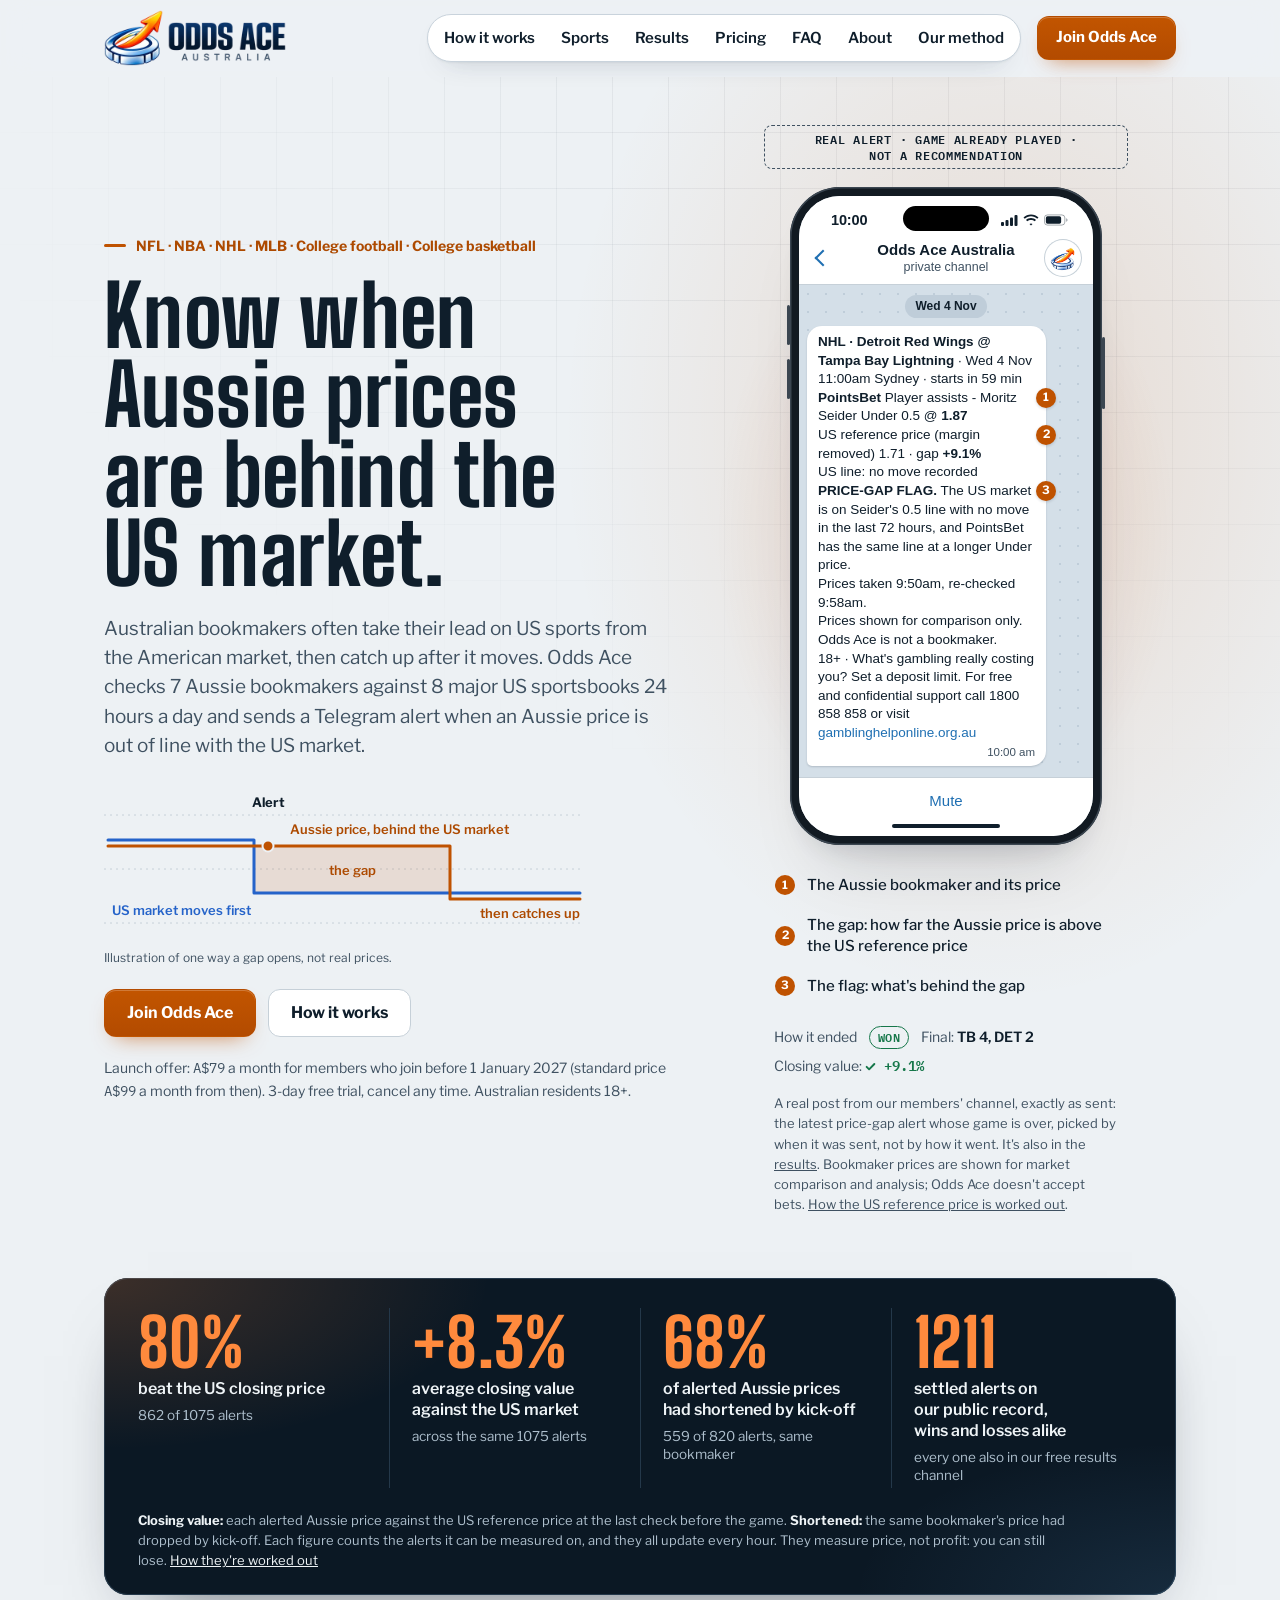
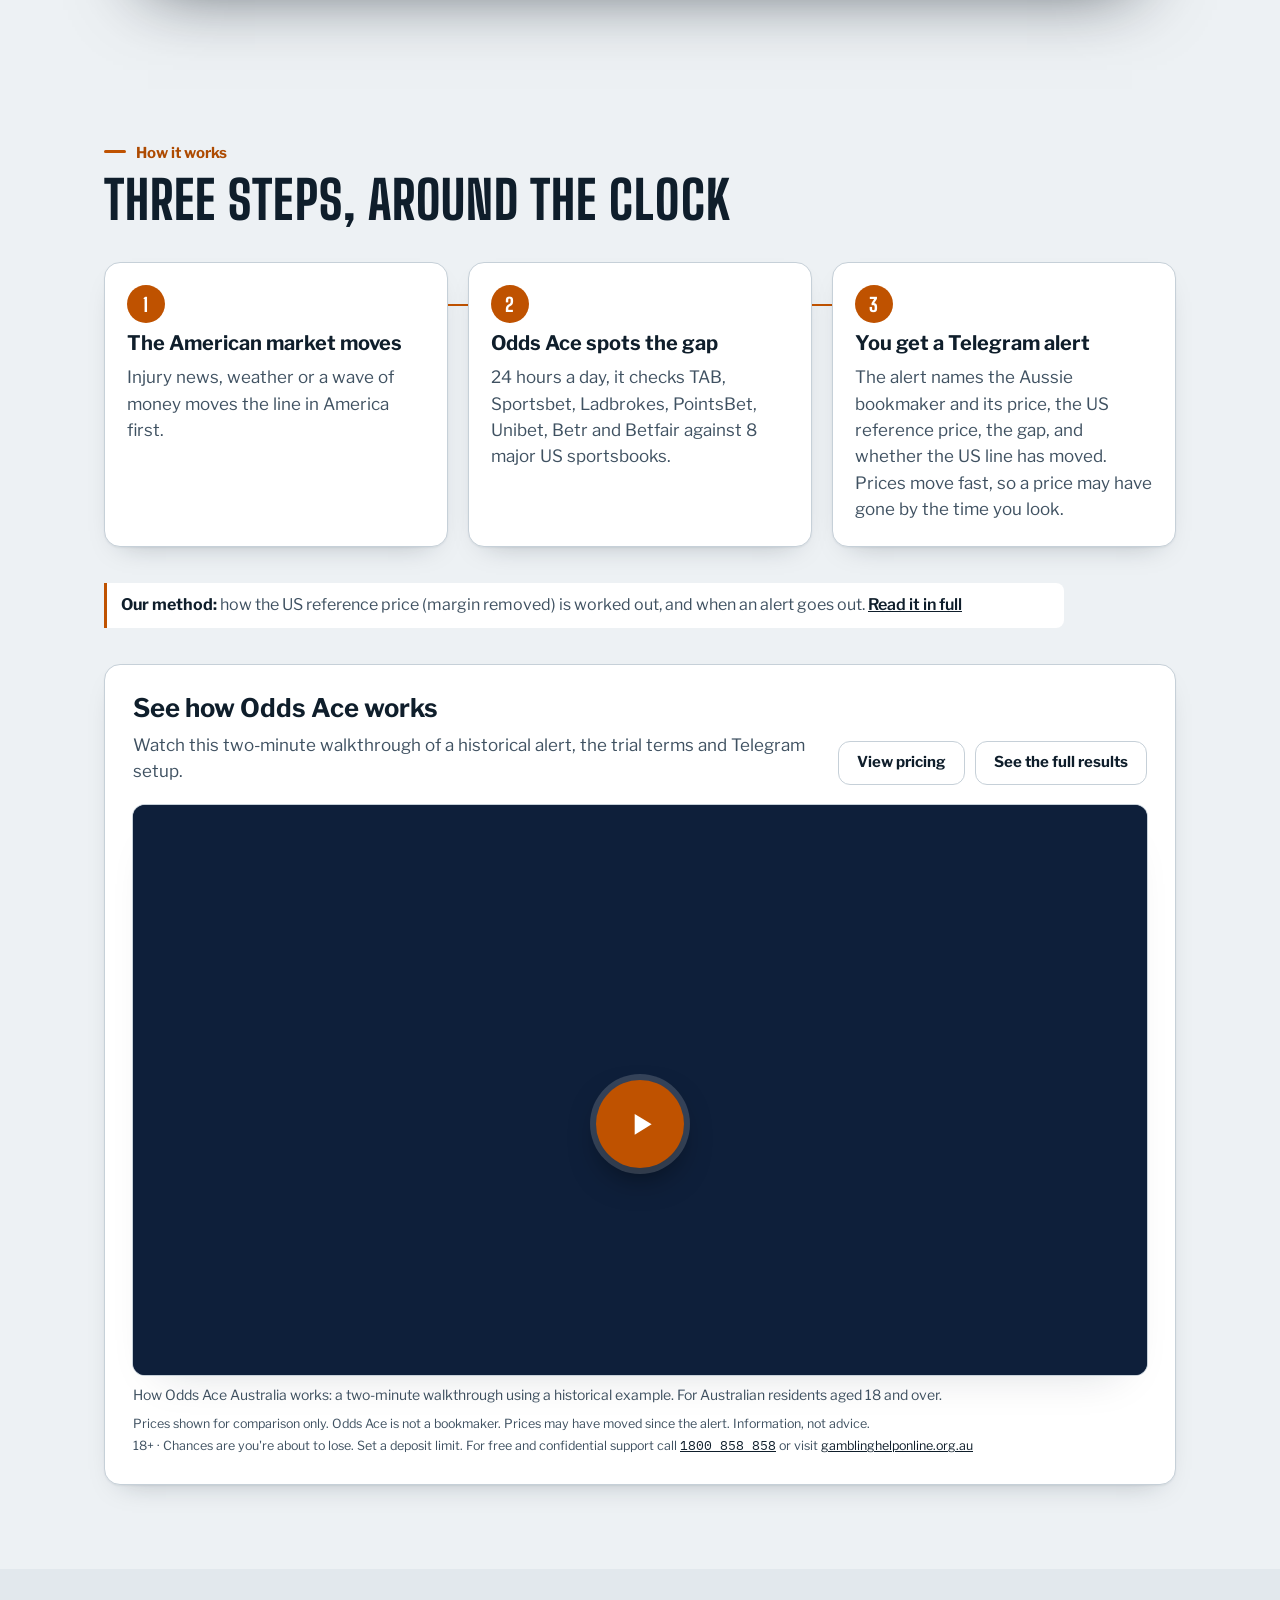
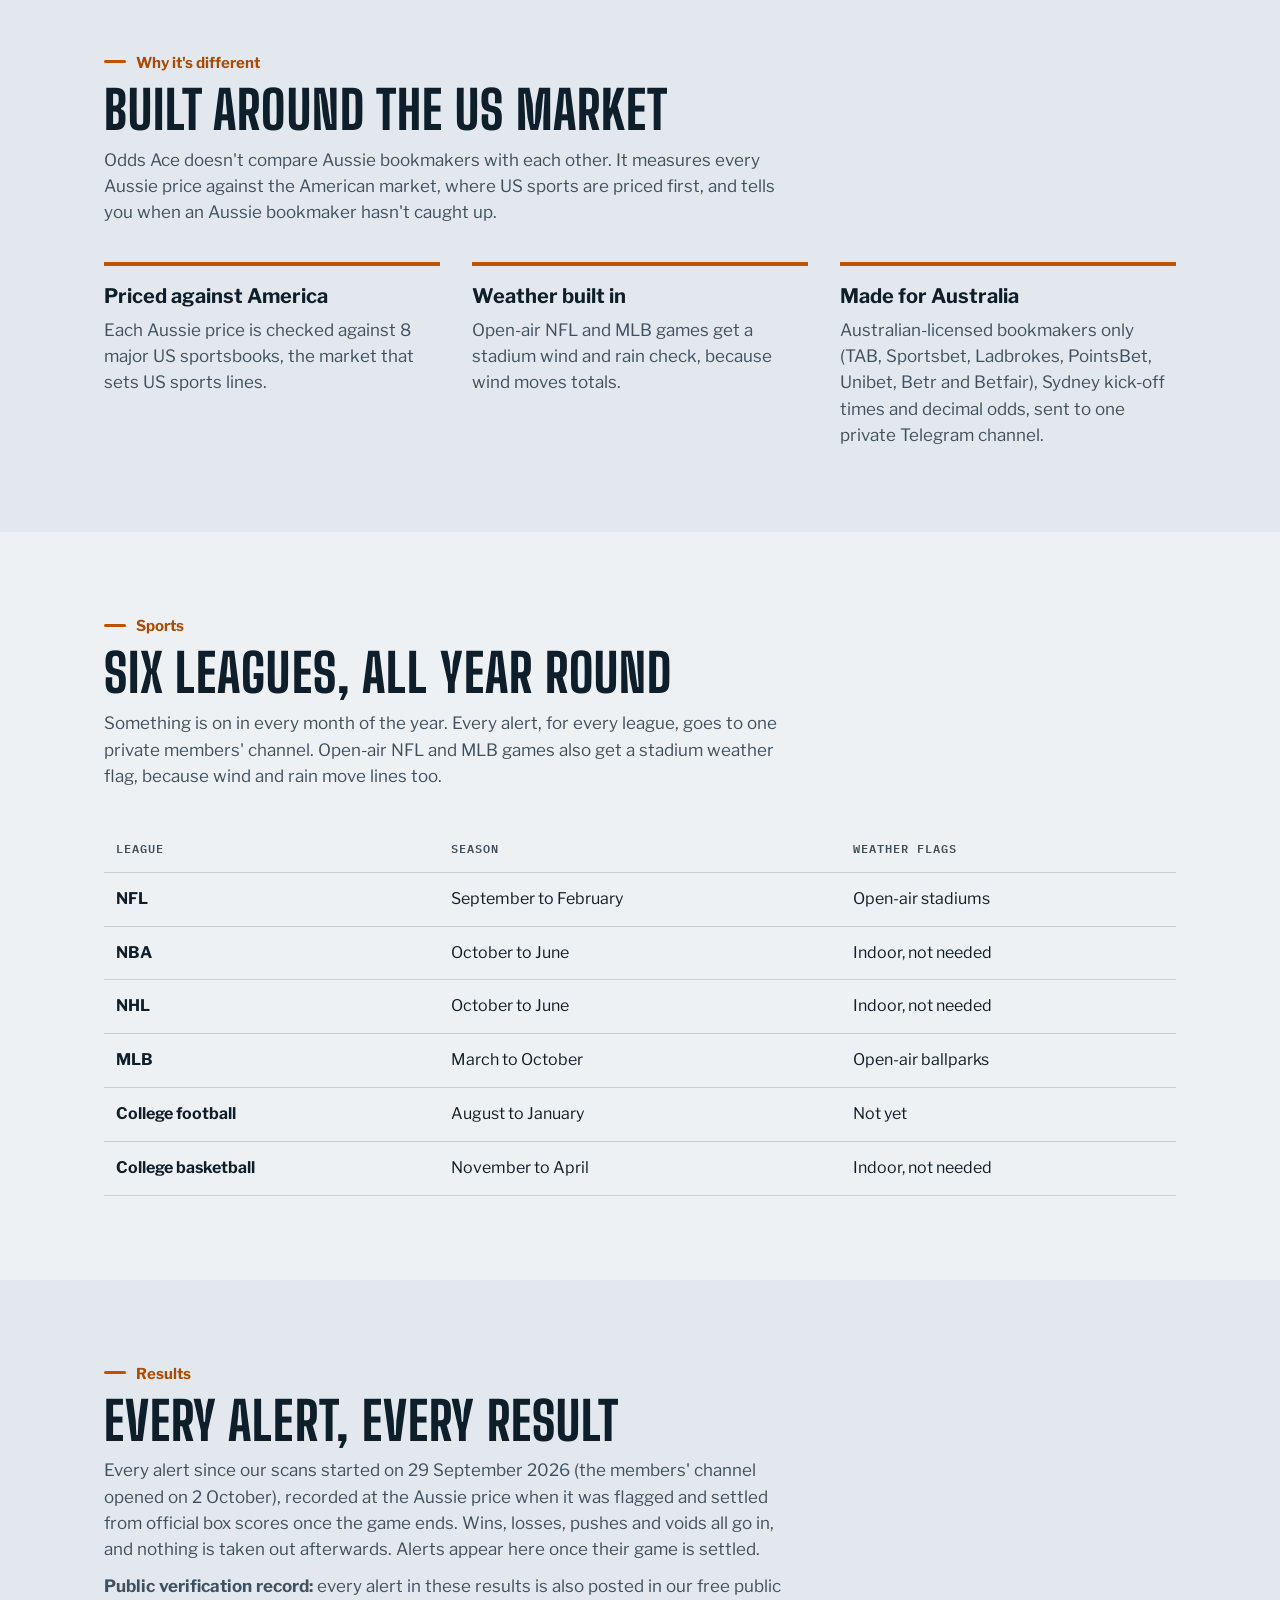
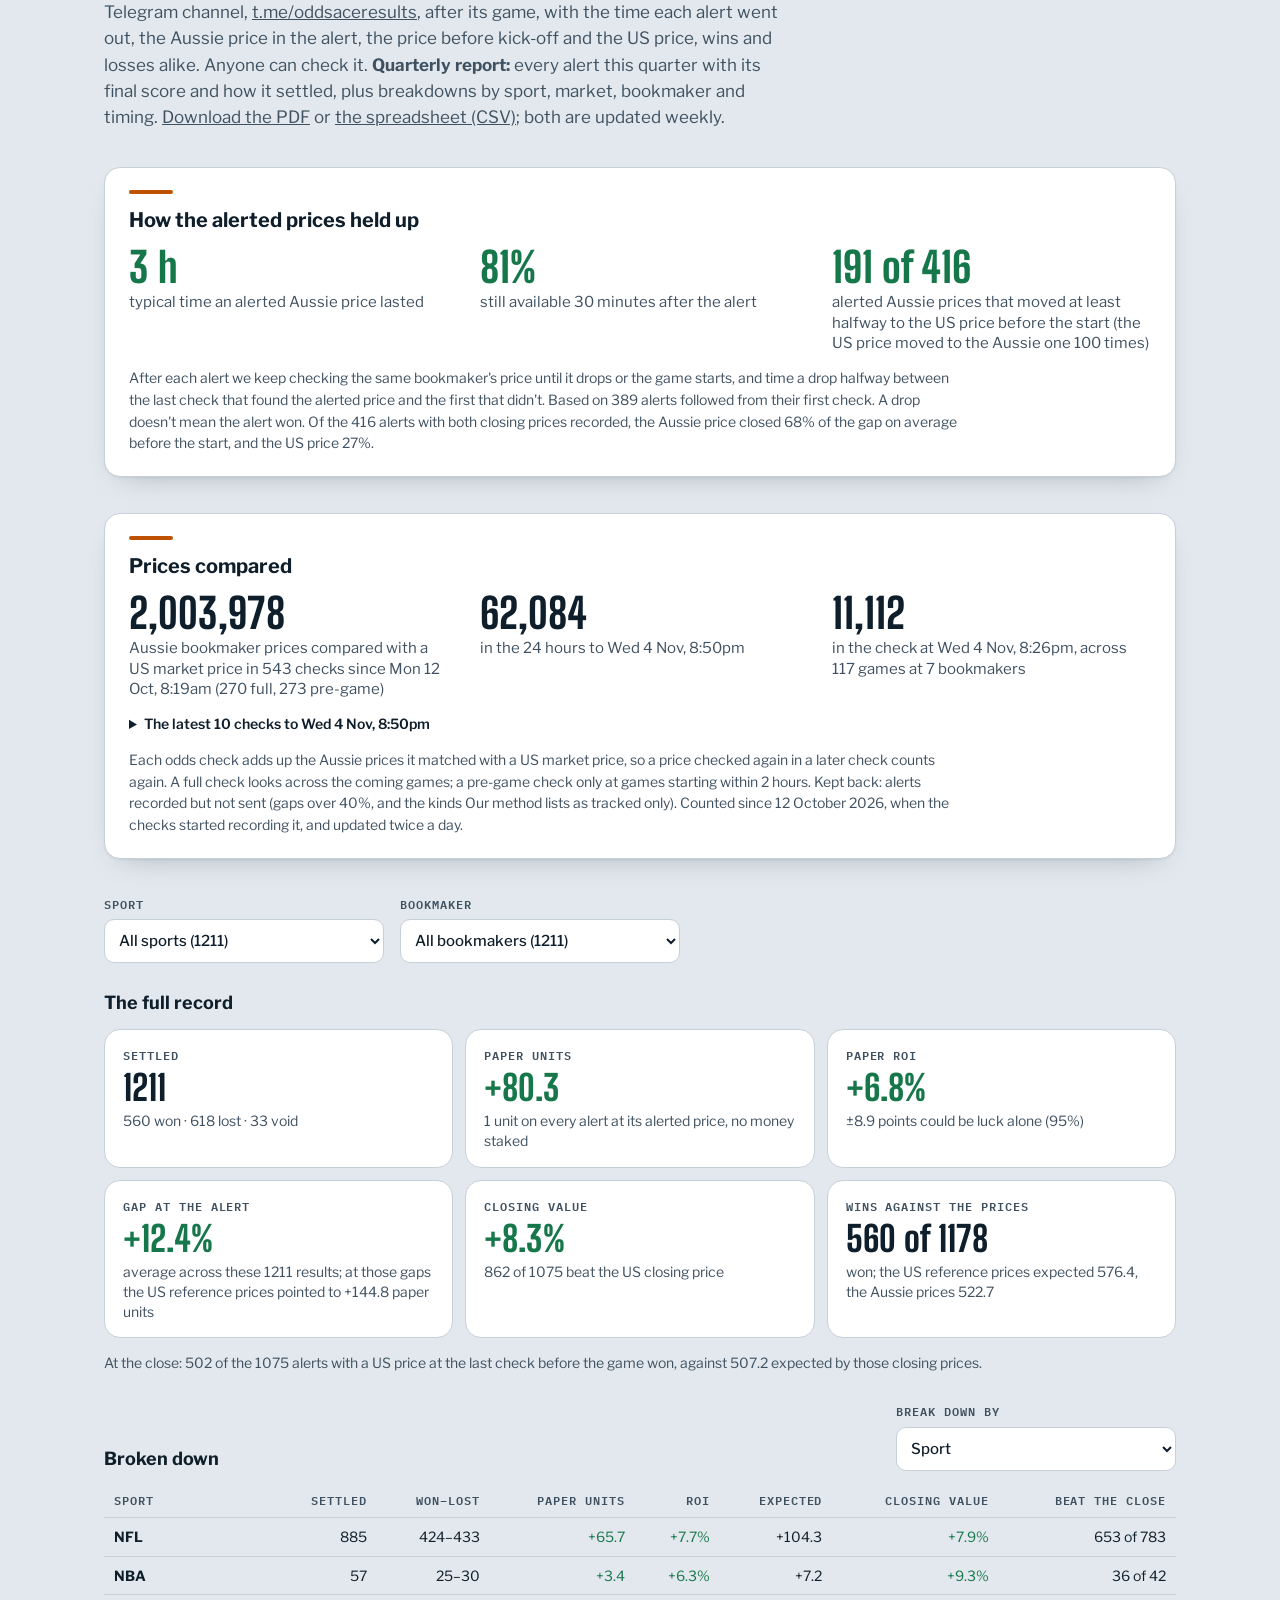
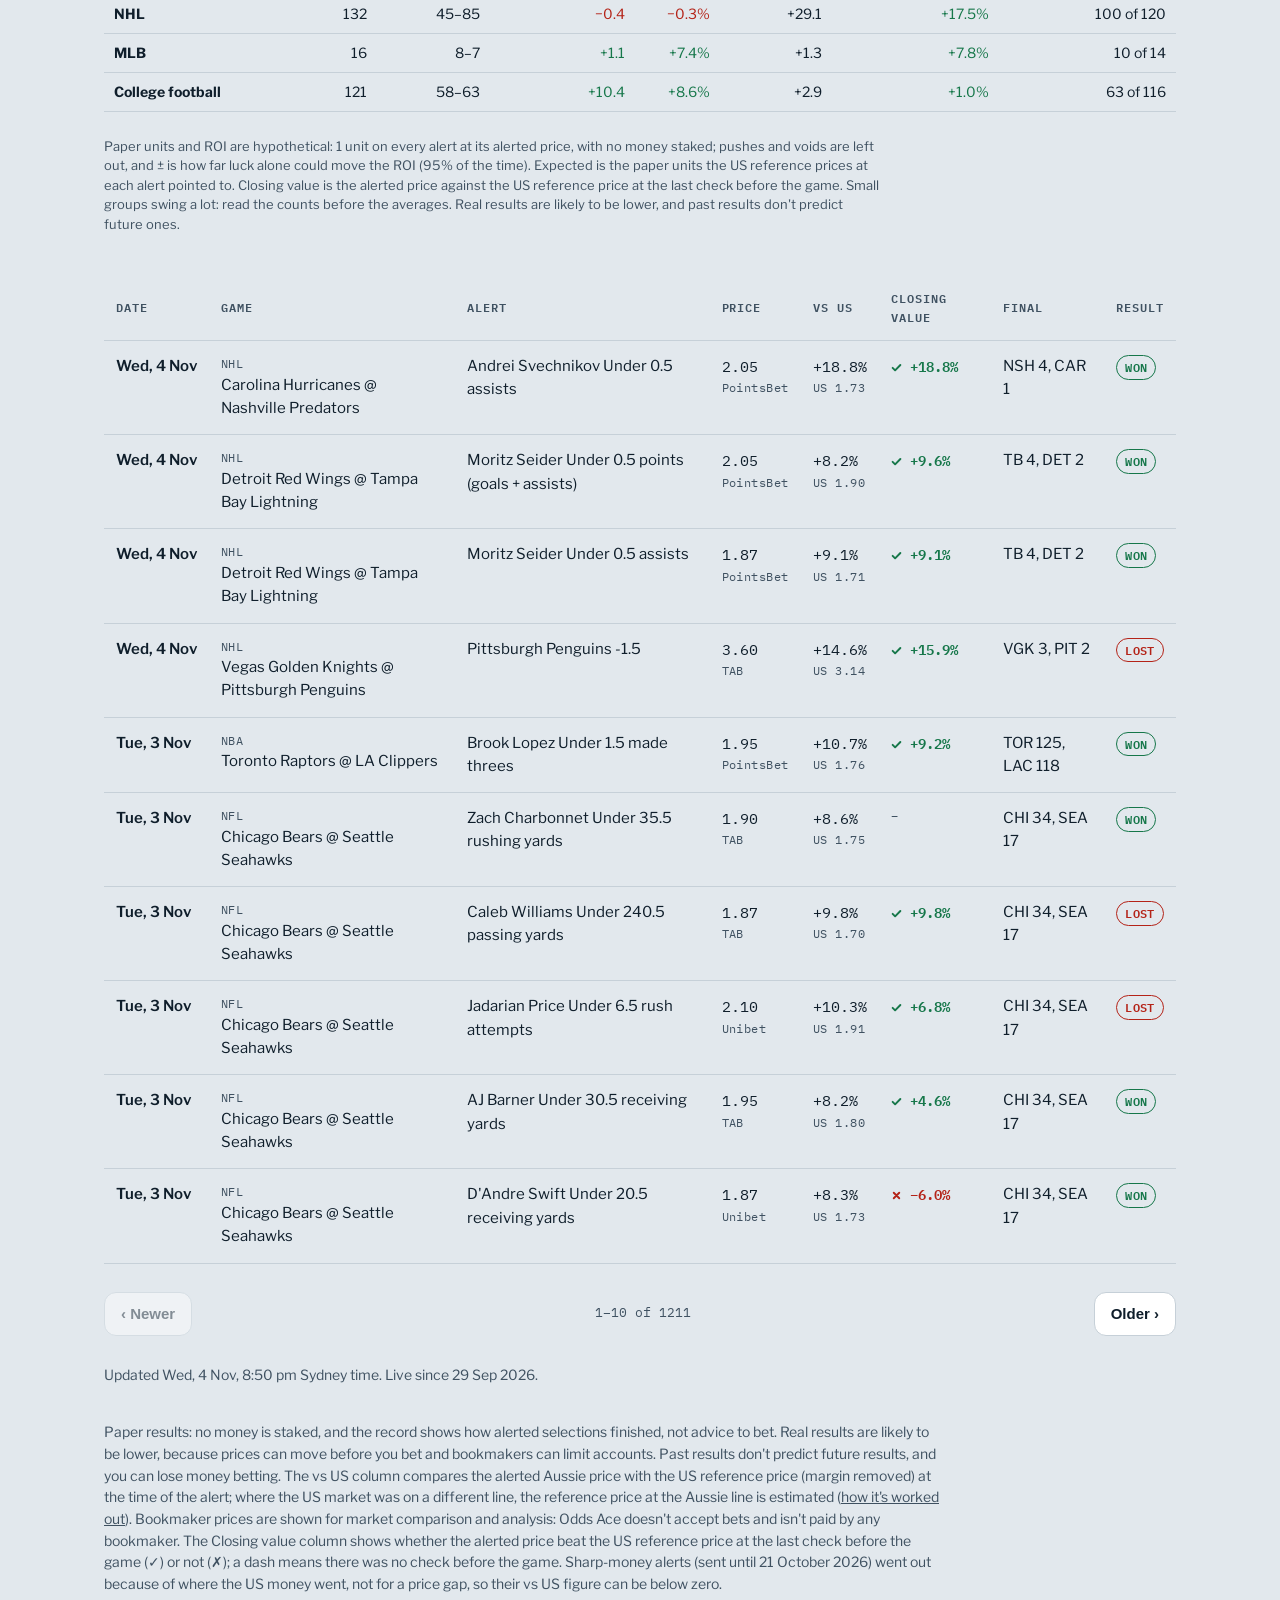
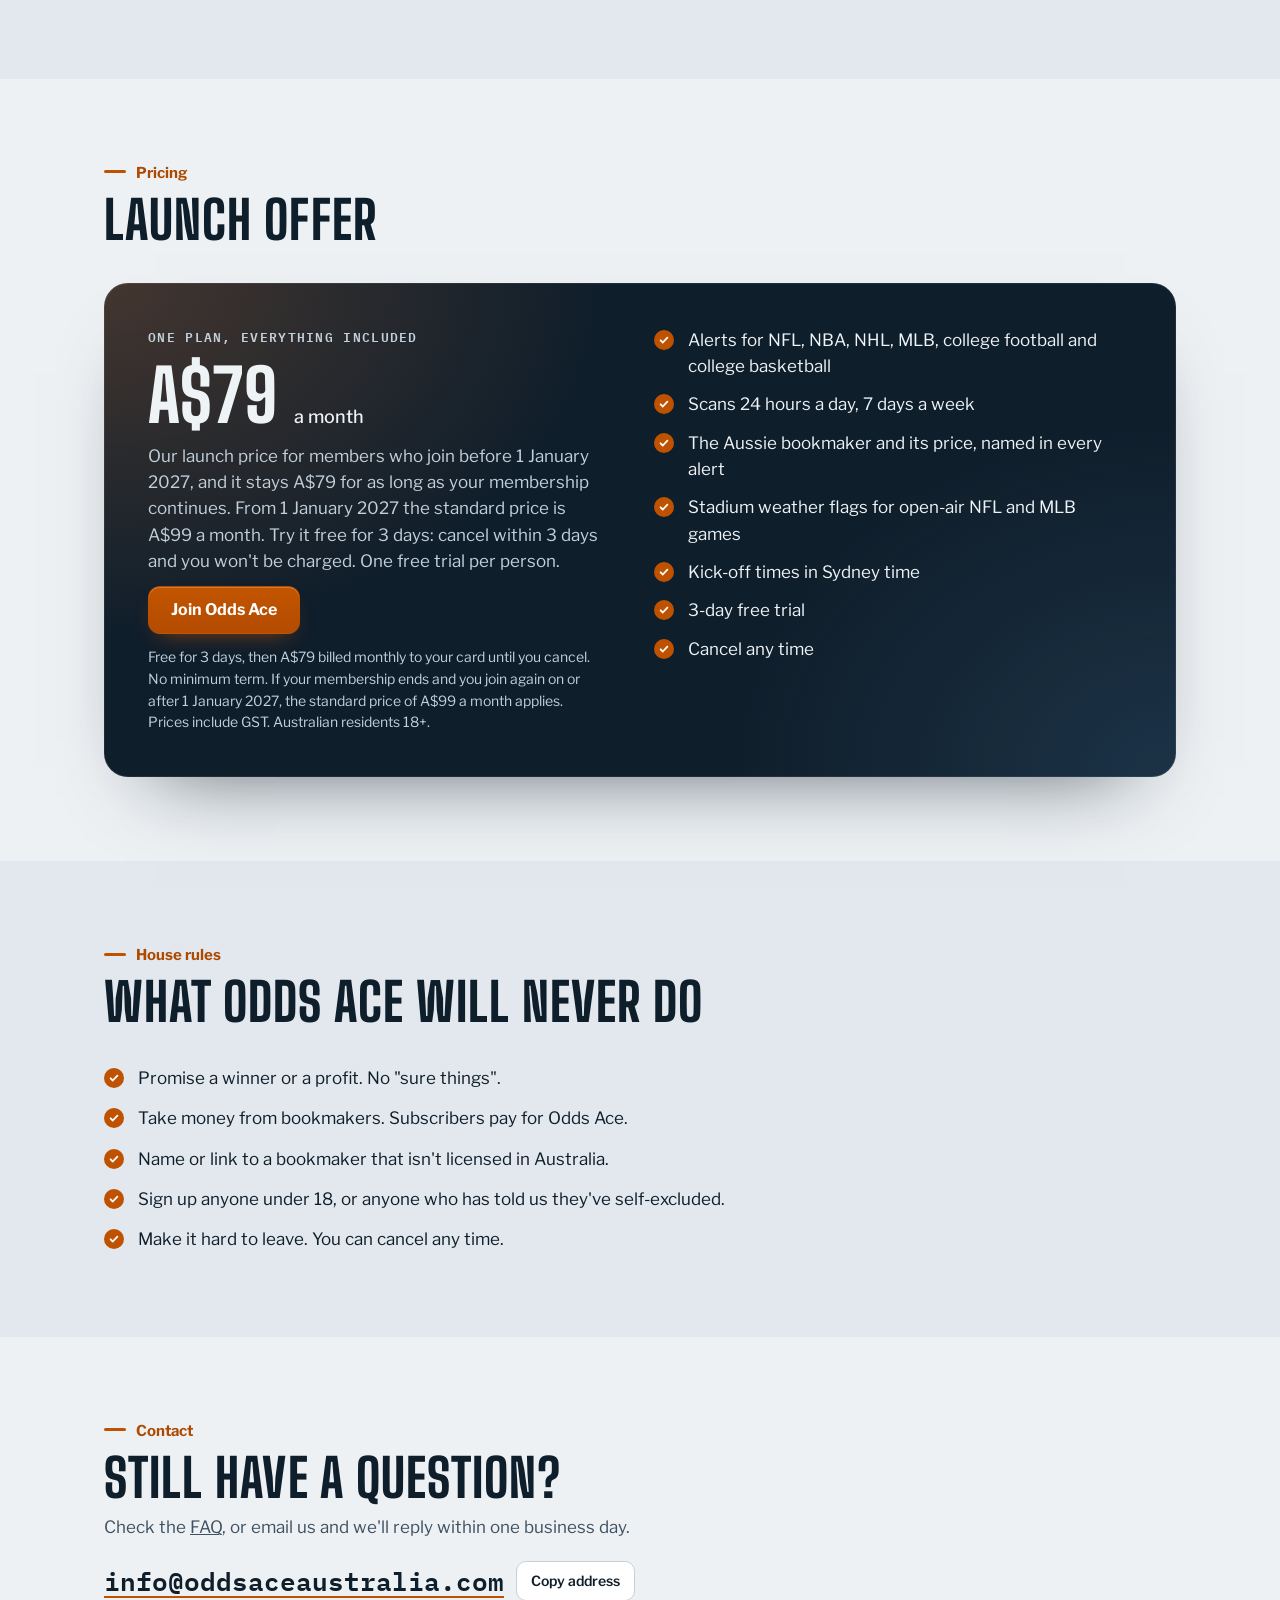
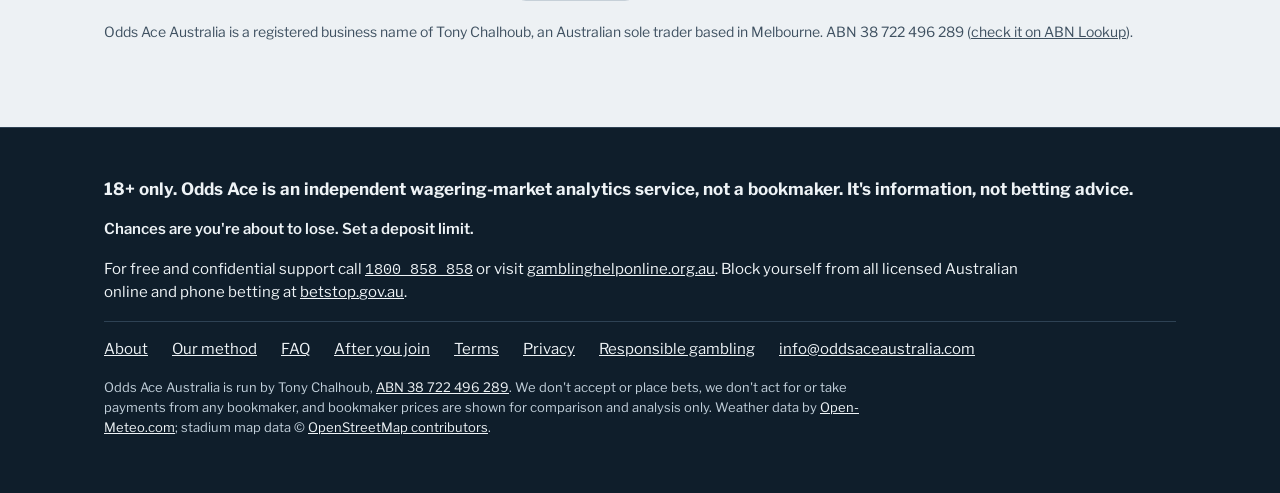
==== site/index.html @ 736083f8 "Publish website changes Neds off the bookmaker lists while its prices don't load for our checks (sin" ====
<!doctype html>
<html lang="en-AU"><head><meta charset="utf-8"><meta name="viewport" content="width=device-width,initial-scale=1,viewport-fit=cover"><title>Odds Ace Australia | US sports price alerts for Aussie punters</title><meta name="description" content="Odds Ace checks 7 Australian bookmakers against 8 major US sportsbooks 24 hours a day and sends a Telegram alert when an Aussie price is out of line with the US market. NFL, NBA, NHL, MLB, college football and basketball. 18+."><link rel="canonical" href="https://oddsaceaustralia.com/"><meta property="og:url" content="https://oddsaceaustralia.com/"><meta property="og:type" content="website"><meta property="og:site_name" content="Odds Ace Australia"><meta property="og:title" content="Odds Ace Australia | US sports price alerts for Aussie punters"><meta property="og:description" content="Odds Ace checks 7 Australian bookmakers against 8 major US sportsbooks 24 hours a day and sends a Telegram alert when an Aussie price is out of line with the US market. NFL, NBA, NHL, MLB, college football and basketball. 18+."><link rel="icon" href="/favicon.ico" sizes="16x16 32x32 48x48"><link rel="icon" type="image/png" sizes="192x192" href="https://oddsaceaustralia.com/logo.png"><link rel="apple-touch-icon" href="/apple-touch-icon.png"><meta property="og:locale" content="en_AU"><meta property="og:image" content="https://oddsaceaustralia.com/og-image.png"><meta property="og:image:width" content="1200"><meta property="og:image:height" content="630"><meta property="og:image:alt" content="Odds Ace Australia: know when Aussie prices are behind the US market."><meta name="twitter:card" content="summary_large_image"><meta name="twitter:site" content="@OddsAceAus"><meta name="twitter:title" content="Odds Ace Australia | US sports price alerts for Aussie punters"><meta name="twitter:description" content="Odds Ace checks 7 Australian bookmakers against 8 major US sportsbooks 24 hours a day and sends a Telegram alert when an Aussie price is out of line with the US market. NFL, NBA, NHL, MLB, college football and basketball. 18+."><meta name="twitter:image" content="https://oddsaceaustralia.com/og-image.png"><meta name="twitter:image:alt" content="Odds Ace Australia: know when Aussie prices are behind the US market."><script type="application/ld+json">{"@context":"https://schema.org","@graph":[{"@type":"WebSite","@id":"https://oddsaceaustralia.com/#website","url":"https://oddsaceaustralia.com/","name":"Odds Ace Australia","inLanguage":"en-AU","publisher":{"@id":"https://oddsaceaustralia.com/#organization"}},{"@type":"Organization","@id":"https://oddsaceaustralia.com/#organization","name":"Odds Ace Australia","url":"https://oddsaceaustralia.com/","description":"Odds Ace checks 7 Australian bookmakers against 8 major US sportsbooks 24 hours a day and sends a Telegram alert when an Aussie price is out of line with the US market. NFL, NBA, NHL, MLB, college football and basketball. 18+.","email":"info@oddsaceaustralia.com","areaServed":"AU","legalName":"Tony Chalhoub trading as Odds Ace Australia","logo":"https://oddsaceaustralia.com/logo.png","image":"https://oddsaceaustralia.com/og-image.png","identifier":{"@type":"PropertyValue","propertyID":"ABN","value":"38 722 496 289"},"address":{"@type":"PostalAddress","addressLocality":"Melbourne","addressRegion":"VIC","addressCountry":"AU"},"sameAs":["https://www.instagram.com/oddsace.australia/","https://x.com/OddsAceAus","https://t.me/oddsaceresults","https://whop.com/oddsaceaustralia/odds-ace-australia-64","https://abr.business.gov.au/ABN/View?abn=38722496289"]},{"@type":"Service","@id":"https://oddsaceaustralia.com/#service","name":"Odds Ace Australia price alerts","serviceType":"Sports betting price-lag alerts (information service)","provider":{"@id":"https://oddsaceaustralia.com/#organization"},"areaServed":"AU","description":"Odds Ace checks 7 Australian bookmakers against 8 major US sportsbooks 24 hours a day and sends a Telegram alert when an Aussie price is out of line with the US market. NFL, NBA, NHL, MLB, college football and basketball. 18+.","audience":{"@type":"PeopleAudience","suggestedMinAge":18,"geographicArea":{"@type":"Country","name":"Australia"}},"offers":[{"@type":"Offer","name":"Launch price","price":"79.00","priceCurrency":"AUD","url":"https://oddsaceaustralia.com/#pricing","description":"A$79 a month including GST for members who join before 1 January 2027, kept for as long as the membership continues. 3-day free trial, cancel any time.","availability":"https://schema.org/InStock","priceValidUntil":"2026-12-31","priceSpecification":{"@type":"UnitPriceSpecification","price":"79.00","priceCurrency":"AUD","billingDuration":1,"unitCode":"MON","valueAddedTaxIncluded":true}},{"@type":"Offer","name":"Standard price from 1 January 2027","price":"99.00","priceCurrency":"AUD","url":"https://oddsaceaustralia.com/#pricing","description":"A$99 a month including GST for new members from 1 January 2027. 3-day free trial, cancel any time.","availability":"https://schema.org/PreOrder","validFrom":"2027-01-01","priceSpecification":{"@type":"UnitPriceSpecification","price":"99.00","priceCurrency":"AUD","billingDuration":1,"unitCode":"MON","valueAddedTaxIncluded":true}}]},{"@type":"FAQPage","@id":"https://oddsaceaustralia.com/#faq","mainEntity":[{"@type":"Question","name":"Is this a tipping service?","acceptedAnswer":{"@type":"Answer","text":"Not in the usual sense. Odds Ace doesn't predict results or promise wins. Each alert flags an Aussie price that hasn't caught up with the US market, and you decide whether to bet."}},{"@type":"Question","name":"Is Odds Ace a bookmaker?","acceptedAnswer":{"@type":"Answer","text":"No. Odds Ace is an independent wagering-market analytics and information service. We don't accept or place bets, hold money or act for any bookmaker, and we don't take commissions, referral fees or any other payments from bookmakers. Bookmaker prices are shown for market comparison and analysis."}},{"@type":"Question","name":"Who runs Odds Ace?","acceptedAnswer":{"@type":"Answer","text":"Tony Chalhoub, an Australian sole trader based in Melbourne. Odds Ace Australia is his registered business name, under ABN 38 722 496 289 (check it on ABN Lookup). Odds Ace isn't affiliated with or paid by any bookmaker: members' subscriptions are the only thing that pays for it. More about us."}},{"@type":"Question","name":"Why do Aussie bookies follow the American market?","acceptedAnswer":{"@type":"Answer","text":"Far more is bet on these sports in America, so prices there move first. Australian bookmakers adjust after them, and for a while some Aussie prices still show the old line."}},{"@type":"Question","name":"What does the gap in an alert mean?","acceptedAnswer":{"@type":"Answer","text":"It shows how much higher the Aussie price is than the US reference price: the US market's price with the bookmakers' margin removed. For example, if the US reference price is 1.65 and an Aussie bookmaker offers 1.80, the gap is +9.1% (1.80 ÷ 1.65 − 1). The bigger the gap, the further the Aussie price is behind the US market. For Betfair, an exchange, we use the price after its commission on winnings (6%), so it's a little lower than the price on Betfair's own screen. It's a price difference, not a profit: prices move fast, and you can still lose."}},{"@type":"Question","name":"How do you work out the US reference price?","acceptedAnswer":{"@type":"Answer","text":"From the live prices at 8 major US sportsbooks. We take each book's margin out of its own prices, then use the median across the books on the same line, with a small correction for NFL player props, where US books price overs a little too short. An alert needs at least 3 US books on that line. If the US line is different from the Aussie one, the price at the Aussie line is estimated with a statistical model, starting from a US line at least 3 books quote. Most alerts need the Aussie price to be at least 12% above the US reference price (8% for unders); our method lists the exceptions. The Aussie price is re-checked just before the alert goes out. Read our method in full."}},{"@type":"Question","name":"When does Odds Ace scan?","acceptedAnswer":{"@type":"Answer","text":"Around the clock: 24 hours a day, 7 days a week. When a gap shows up, it's re-checked and then posted in the members' Telegram channel. Prices move fast, so a price may have changed by the time you look."}},{"@type":"Question","name":"How many alerts will I get?","acceptedAnswer":{"@type":"Answer","text":"It depends on which sports are in season and how much the US market is moving. Every alert we've sent is in the results on our home page, with the newest games first, so you can see how many go out. US games run overnight our time, so alerts come at all hours: mute the channel whenever you want a break."}},{"@type":"Question","name":"Which bookmakers do you compare?","acceptedAnswer":{"@type":"Answer","text":"These 7 Australian-licensed bookmakers: TAB, Sportsbet, Ladbrokes, PointsBet, Unibet, Betr and Betfair. We compare them against 8 major American sportsbooks, which we don't name because they aren't licensed in Australia. Odds Ace isn't affiliated with or paid by any bookmaker, and their prices are shown for comparison and analysis only."}},{"@type":"Question","name":"Why don't you check every Australian bookmaker?","acceptedAnswer":{"@type":"Answer","text":"We focus on the 7 Australian-licensed bookmakers above. In our experience, smaller bookmakers tend to move their prices faster, so they rarely stay behind the US market for long."}},{"@type":"Question","name":"Do I need an American betting account?","acceptedAnswer":{"@type":"Answer","text":"No. You bet with your own Australian bookmaker, as you normally would. The American prices are only used as a reference."}},{"@type":"Question","name":"How do alerts arrive?","acceptedAnswer":{"@type":"Answer","text":"In a private Telegram channel for members, Odds Ace Australia, which has every alert. Each alert starts with its sport, so it's easy to skip the ones you don't follow. Turn on notifications if you want each alert straight away, or mute the channel whenever you want a break, such as overnight."}},{"@type":"Question","name":"Can I get alerts for only the sports I follow?","acceptedAnswer":{"@type":"Answer","text":"Not separately: every alert goes to the one members' channel, so everyone gets the same alerts. Each alert starts with its sport (NFL, NHL, college football and so on), so it's easy to skip past the ones you don't follow."}},{"@type":"Question","name":"How do I get into the Telegram channel?","acceptedAnswer":{"@type":"Answer","text":"Within 5 minutes of starting your free trial, we email you a personal invite link. The email comes from info@oddsaceaustralia.com to the address on your Whop account, with the subject \"Welcome to Odds Ace: your Telegram invite\". If it's not in your inbox, check your junk, spam or promotions folder (and mark it \"Not spam\" so our emails reach your inbox), or search your email for \"Odds Ace\"; if it hasn't come within 10 minutes, email us. Open the link in Telegram and tap Request to Join, and you'll be let in automatically within a couple of minutes. The link is just for you and works for one Telegram account, so please don't share it. The same email explains, step by step, how to cancel. If your membership ends, you're taken out of the channel."}},{"@type":"Question","name":"How do I pause or stop alerts?","acceptedAnswer":{"@type":"Answer","text":"To pause, mute the Odds Ace channel in Telegram (tap Mute at the bottom of the channel) and unmute whenever you like. To stop, cancel your membership (see How do I cancel?): no more payments are taken, and you're taken out of the channel at the end of your free trial or paid month. If you want a break from gambling or have self-excluded, cancel straight away in your Whop account and leave the Odds Ace channel in Telegram, which stops the alerts at once, and see Responsible gambling for free support."}},{"@type":"Question","name":"Can bookmakers limit my account?","acceptedAnswer":{"@type":"Answer","text":"Yes. Any Australian bookmaker can limit or close an account at any time, including one that keeps taking prices it later moves, and it can void a bet at a price it treats as an obvious error, even after accepting it. Odds Ace can't stop that or promise it won't happen, but a few habits help: Use one fixed stake you can afford, and set a deposit limit with each bookmaker. Don't chase a price. If it has moved by the time you get there, let it go. Exchanges work differently. On the Betfair Exchange you bet against other punters, not the bookmaker, and Betfair takes a commission on winnings. Bet only from your own account. Using someone else's account, opening a second one or betting for anyone else is against bookmakers' terms, and they can void those bets. Know the warning sign. If a limit tempts you to bet more somewhere else, take a break. BetStop excludes you from every licensed Australian online and phone betting provider, and free, confidential support is on 1800 858 858."}},{"@type":"Question","name":"What is the launch offer?","acceptedAnswer":{"@type":"Answer","text":"Members who join before 1 January 2027 pay the launch price of A$79 a month, and keep it for as long as their membership continues. From 1 January 2027, new members pay the standard price of A$99 a month. If your membership ends and you join again on or after 1 January 2027, the standard price applies. Both prices include GST."}},{"@type":"Question","name":"Is my payment secure?","acceptedAnswer":{"@type":"Answer","text":"Payments go through Whop's secure checkout. We never see or store your full card number, and you can cancel online at any time."}},{"@type":"Question","name":"Can I get a refund?","acceptedAnswer":{"@type":"Answer","text":"Cancel during your 3-day free trial and you won't be charged at all. After that, each payment covers a month and we don't refund part months: when you cancel, your access runs to the end of the month you've paid for. The exceptions are when we end your membership and you're not at fault, or when you cancel because we've cut back the service or changed our Terms in a material way. Your rights under the Australian Consumer Law always apply: see clauses 5 and 10 of our Terms."}},{"@type":"Question","name":"How do I cancel?","acceptedAnswer":{"@type":"Answer","text":"Any time, online: sign in at whop.com, open Profile, then Orders, choose Odds Ace and select Cancel membership. Cancelling is self-serve: we don't cancel memberships by email. Access runs to the end of the month you've paid for. Cancel during your 3-day free trial and you won't be charged at all."}}]}]}</script><style>:root{color-scheme:light;box-sizing:border-box;padding-top:env(safe-area-inset-top,0px);padding-bottom:env(safe-area-inset-bottom,0px)}html{scroll-padding-top:env(safe-area-inset-top,0px)}body{margin:0;padding:0;font:14px -apple-system,BlinkMacSystemFont,sans-serif;background:#faf9f5;color:#141413}img{max-width:100%}[hidden]:not([hidden=until-found i]){display:none!important}</style>
<link rel="stylesheet" href="https://fonts.googleapis.com/css2?family=Big+Shoulders+Display:wght@700;800&family=IBM+Plex+Mono:wght@400;500;600&family=Libre+Franklin:wght@400;500;600;700&display=swap">
<style id="site-style">
/* Layout: single-column marketing page, 1120px max, with the Terms, Privacy and Responsible gambling pages as views of the same page; the hero pairs the pitch with a phone showing example posts from the Telegram channel; a numbers strip, then sections alternating plain and banded; one dark panel for the price */
:root{
  --bg:#EDF1F4;--surface:#FFFFFF;--band:#E2E8ED;--ink:#0F1E2B;--muted:#3F5161;--line:#C6D0D8;
  --accent:#BF5200;--accent-ink:#AD4A00;--on-accent:#FFFFFF;--panel:#0F1E2B;--on-panel:#EEF3F6;--panel-muted:#C2D0DB;--panel-line:#2E4254;
  --chat:#D4DFE8;--bubble:#FFFFFF;--chip:#BFCDD9;--avatar:#FFFFFF;--shadow:rgba(15,30,43,.18);--pos:#16774A;--neg:#B42318;
  --device:#121A22;--device-ring:#3B4651;--island:#000000;--tg-blue:#1F6FB2;--lit:#FBE1CB;--glow:rgba(191,82,0,.15);--s-all:#2a78d6;--s-sent:#bf5200;--s-tests:#13916a;
  --display:'Big Shoulders Display','Arial Narrow',Impact,sans-serif;
  --body:'Libre Franklin','Helvetica Neue',Arial,sans-serif;
  --mono:'IBM Plex Mono',ui-monospace,Menlo,Consolas,monospace;
}
@media (prefers-color-scheme: dark){:root:not([data-theme="light"]){--bg:#0B1621;--surface:#12212F;--band:#0F1C29;--ink:#E6EDF2;--muted:#A7B6C3;--line:#26394B;--accent:#F5872F;--accent-ink:#F5872F;--on-accent:#0B1621;--panel:#1A2E40;--on-panel:#EEF3F6;--panel-muted:#B9C7D3;--panel-line:#34506A;--chat:#0E1924;--bubble:#1A2A3A;--chip:#22364A;--avatar:#FFFFFF;--shadow:rgba(0,0,0,.45);--pos:#5BC48A;--neg:#F2836B;--device:#05090D;--device-ring:#3E556A;--tg-blue:#6AB3F3;--lit:#4D3018;--glow:rgba(245,135,47,.13);--s-all:#3987e5;--s-sent:#d95926;--s-tests:#199e70;color-scheme:dark}}
:root[data-theme="dark"]{--bg:#0B1621;--surface:#12212F;--band:#0F1C29;--ink:#E6EDF2;--muted:#A7B6C3;--line:#26394B;--accent:#F5872F;--accent-ink:#F5872F;--on-accent:#0B1621;--panel:#1A2E40;--on-panel:#EEF3F6;--panel-muted:#B9C7D3;--panel-line:#34506A;--chat:#0E1924;--bubble:#1A2A3A;--chip:#22364A;--avatar:#FFFFFF;--shadow:rgba(0,0,0,.45);--pos:#5BC48A;--neg:#F2836B;--device:#05090D;--device-ring:#3E556A;--tg-blue:#6AB3F3;--lit:#4D3018;--glow:rgba(245,135,47,.13);--s-all:#3987e5;--s-sent:#d95926;--s-tests:#199e70;color-scheme:dark}
*{box-sizing:border-box}
html{scroll-behavior:smooth}
@media (prefers-reduced-motion: reduce){html{scroll-behavior:auto}}
body{margin:0;background:var(--bg);color:var(--ink);font-family:var(--body);font-size:17px;line-height:1.55}
a{color:inherit}
a:hover{color:var(--accent-ink)}
:focus-visible{outline:3px solid var(--accent);outline-offset:2px}
.wrap{max-width:1120px;margin:0 auto;padding-inline:24px}
.eyebrow{margin:0;font-family:var(--mono);font-size:13px;font-weight:600;letter-spacing:.1em;text-transform:uppercase;color:var(--accent-ink)}
.h-section{margin:0;font-family:var(--display);font-weight:800;font-size:clamp(2.2rem,4.5vw,3rem);line-height:1;letter-spacing:.02em;text-transform:uppercase;text-wrap:balance}
.btn{display:inline-flex;align-items:center;justify-content:center;min-height:48px;padding:0 22px;border-radius:4px;font-weight:700;font-size:16px;text-decoration:none;border:1px solid transparent;cursor:pointer}
.btn-primary{background:var(--accent);color:var(--on-accent)}
.btn-primary:hover{color:var(--on-accent);filter:brightness(1.08)}
.btn-ghost{border-color:var(--line);color:var(--ink);background:transparent}
.site-head{border-bottom:1px solid var(--line)}
.site-head .wrap{display:flex;flex-wrap:wrap;align-items:center;justify-content:space-between;gap:12px 24px;padding-block:12px}
.brand{display:flex;align-items:center;gap:12px;text-decoration:none}
.brand:hover{color:var(--ink)}
.brand-logo{flex:0 0 auto;display:block;width:56px;height:56px;object-fit:contain}
.brand-wordmark{display:block;height:64px;width:auto}
.wm-dark{display:none}
@media (prefers-color-scheme: dark){:root:not([data-theme="light"]) .wm-dark{display:block}:root:not([data-theme="light"]) .wm-light.has-dark{display:none}:root:not([data-theme="light"]) .wm-light:not(.has-dark){background:#FFFFFF;border-radius:6px;padding:4px 8px}}
:root[data-theme="dark"] .wm-dark{display:block}
:root[data-theme="dark"] .wm-light.has-dark{display:none}
:root[data-theme="dark"] .wm-light:not(.has-dark){background:#FFFFFF;border-radius:6px;padding:4px 8px}
@media (max-width:480px){.brand-wordmark{height:56px}}
.brand-text{display:flex;flex-direction:column;gap:2px}
.brand-name{font-family:var(--display);font-weight:800;font-size:30px;letter-spacing:.03em;text-transform:uppercase;line-height:1}
.brand-tag{font-family:var(--mono);font-size:11px;letter-spacing:.16em;text-transform:uppercase;color:var(--muted)}
.nav{display:flex;flex-wrap:wrap;align-items:center;gap:8px 22px;font-size:15px;font-weight:600}
.nav a{text-decoration:none}
.nav .btn{min-height:44px;padding:0 18px;font-size:15px}
.hero .wrap{display:flex;flex-wrap:wrap;gap:48px;align-items:center;padding-block:56px 64px}
.hero-copy{flex:1 1 460px;min-width:0;display:flex;flex-direction:column;gap:22px}
.hero h1{margin:0;font-family:var(--display);font-weight:800;font-size:clamp(3rem,6.6vw,5.8rem);line-height:.94;letter-spacing:.005em;text-wrap:balance}
.lede{margin:0;max-width:34em;font-size:19px;color:var(--muted)}
.cta-row{display:flex;flex-wrap:wrap;gap:12px}
.fine{margin:0;font-size:14px;color:var(--muted)}
.num{font-family:var(--mono)}
/* Phone mock-up of the Telegram channel (version 30): tabs, then a phone showing one example post with numbered markers
   on the lines that matter, and a key under it. The screen uses the phone's own system font, like the app. */
.tg{flex:1 1 380px;max-width:460px;min-width:0;margin:0 auto;display:flex;flex-direction:column;align-items:center;gap:18px}
.tgx-tabs{display:flex;gap:4px;width:max-content;max-width:100%;padding:4px;border:1px solid var(--line);border-radius:999px;background:var(--surface)}
.tgx-tab{flex:1 1 auto;min-width:0;min-height:40px;padding:6px 14px;border:0;border-radius:999px;background:transparent;color:var(--muted);font:600 14px/1.15 var(--body);cursor:pointer}
@media (max-width:420px){.tgx-tab{padding:6px 8px;font-size:13px}}
.tgx-tab:hover{color:var(--ink)}
.tgx-tab[aria-selected="true"]{background:var(--ink);color:var(--bg)}
.tgx-stage{position:relative;isolation:isolate;width:100%;display:flex;flex-direction:column;align-items:center;gap:20px}
.tgx-stage::before{content:"";position:absolute;z-index:-1;left:0;right:0;top:2%;height:min(80%,660px);background:radial-gradient(closest-side,var(--glow),transparent);pointer-events:none}
.tgx-device{position:relative;width:min(100%,312px);padding:9px;border-radius:50px;background:var(--device);box-shadow:inset 0 0 0 1.5px var(--device-ring),0 44px 70px -36px var(--shadow),0 18px 32px -20px var(--shadow)}
.tgx-device::before,.tgx-device::after{content:"";position:absolute;width:3px;border-radius:2px;background:var(--device-ring)}
.tgx-device::before{left:-3px;top:118px;height:40px;box-shadow:0 54px 0 var(--device-ring)}
.tgx-device::after{right:-3px;top:150px;height:72px}
.tgx-screen{position:relative;display:flex;flex-direction:column;aspect-ratio:294/640;border-radius:41px;overflow:hidden;background:var(--chat);color:var(--ink);font-family:-apple-system,BlinkMacSystemFont,"SF Pro Text","Segoe UI",Roboto,"Helvetica Neue",Arial,sans-serif}
.tgx-status{position:relative;flex:0 0 auto;display:flex;align-items:center;justify-content:space-between;height:42px;padding:6px 24px 0 32px;background:var(--surface);font-size:14.5px;font-weight:600;letter-spacing:-.01em;font-variant-numeric:tabular-nums}
.tgx-island{position:absolute;left:50%;top:10px;width:86px;height:25px;transform:translateX(-50%);border-radius:999px;background:var(--island)}
.tgx-icons{display:flex;align-items:center;gap:5px}
.tgx-icons svg{display:block;fill:currentColor}
.tgx-head{flex:0 0 auto;display:grid;grid-template-columns:36px minmax(0,1fr) 36px;align-items:center;gap:8px;padding:2px 12px 8px;background:var(--surface);border-bottom:1px solid var(--line)}
.tgx-back{width:12px;height:12px;margin-left:6px;border-left:2.5px solid var(--tg-blue);border-bottom:2.5px solid var(--tg-blue);transform:rotate(45deg)}
.tg-who{display:flex;flex-direction:column;align-items:center;min-width:0;text-align:center;line-height:1.25}
.tg-name{font-weight:700;font-size:15px}
.tg-status{font-size:12.5px;color:var(--muted)}
.tg-avatar{display:block;width:36px;height:36px;border-radius:50%;background:var(--avatar);padding:5px;object-fit:contain;box-shadow:0 0 0 1px var(--line)}
.tg-feed{flex:1 1 auto;min-height:0;overflow-y:auto;scrollbar-width:none;display:flex;flex-direction:column;gap:8px;padding:10px 8px 12px;background-color:var(--chat);background-image:radial-gradient(var(--chip) 1px,transparent 1.4px);background-size:18px 18px}
.tg-feed::-webkit-scrollbar{display:none}
.tg-feed>:first-child{margin-top:auto}
.tgx-panel:focus-visible{outline-offset:-3px}
.tg-day{align-self:center;padding:2px 10px;border-radius:999px;background:var(--chip);color:var(--ink);font-size:12px;font-weight:600}
.tg-msg{align-self:flex-start;position:relative;max-width:86%;display:flex;flex-direction:column;gap:2px;padding:7px 11px 5px;background:var(--bubble);color:var(--ink);border-radius:15px 15px 15px 5px;box-shadow:0 1px 2px var(--shadow);font-size:13.5px;line-height:1.38;transform-origin:0 100%}
.tg-text{display:flex;flex-direction:column;min-width:0}
.tg-line{display:block;overflow-wrap:anywhere;transition:opacity .2s}
.tg-time{align-self:flex-end;font-size:11.5px;color:var(--muted)}
.tgx-url{color:var(--tg-blue)}
.tgx-keyed{position:relative;display:block;border-radius:3px;transition:background-color .2s,box-shadow .2s}
.tgx-pin{display:inline-flex;align-items:center;justify-content:center;flex:0 0 auto;width:20px;height:20px;border-radius:50%;background:var(--accent);color:var(--on-accent);font:700 11.5px/1 var(--body);font-variant-numeric:tabular-nums;transition:transform .2s}
.tgx-keyed>.tgx-pin{position:absolute;right:-21px;top:-1px;box-shadow:0 1px 3px var(--shadow)}
.tgx.has-lit .tg-line{opacity:.35}
.tgx.has-lit .tgx-keyed.is-lit .tg-line{opacity:1}
.tgx-keyed.is-lit{background:var(--lit);box-shadow:0 0 0 4px var(--lit)}
.tgx-keyed.is-lit>.tgx-pin{transform:scale(1.18)}
.tgx-foot{flex:0 0 auto;display:flex;flex-direction:column;align-items:center;gap:12px;padding:11px 0 8px;background:var(--surface);border-top:1px solid var(--line);color:var(--tg-blue);font-size:15px;font-weight:500}
.tgx-foot::after{content:"";width:108px;height:4px;border-radius:999px;background:var(--ink)}
.tgx-keys{list-style:none;margin:0;padding:0;width:min(100%,364px);display:flex;flex-direction:column;gap:4px}
.tgx-key{width:100%;display:flex;align-items:center;gap:12px;min-height:40px;padding:5px 10px;border:1px solid transparent;border-radius:8px;background:transparent;color:var(--ink);font:500 15px/1.35 var(--body);text-align:left;cursor:pointer;transition:background-color .2s,border-color .2s}
.tgx-key:hover,.tgx-key.is-lit{background:var(--surface);border-color:var(--line)}
.tgx-key[aria-pressed="true"]{border-color:var(--accent)}
.tgx-key.is-lit .tgx-pin{transform:scale(1.12)}
.tg-note{margin:0;width:min(100%,364px);padding-inline:10px;font-size:13px;color:var(--muted)}
.tgx-label{margin:0;max-width:min(100%,364px);padding:5px 12px;border:1px dashed var(--muted);border-radius:8px;font-family:var(--mono);font-size:12px;font-weight:600;line-height:1.35;letter-spacing:.06em;text-transform:uppercase;text-align:center;color:var(--ink)}
.tgx-panel.is-new .tg-msg{animation:tgx-in .42s cubic-bezier(.2,.75,.25,1)}
.tgx-panel.is-new .tgx-keyed>.tgx-pin{animation:tgx-pop .32s .3s cubic-bezier(.3,1.6,.6,1) backwards}
@keyframes tgx-in{from{opacity:0;transform:translateY(18px) scale(.96)}}
@keyframes tgx-pop{from{opacity:0;transform:scale(.3)}}
@media (prefers-reduced-motion: reduce){.tgx-panel.is-new .tg-msg,.tgx-panel.is-new .tgx-keyed>.tgx-pin{animation:none}.tg-line,.tgx-keyed,.tgx-pin,.tgx-key{transition:none}}
/* Edit page: every post shows in the phone, which grows with the text, and each key is typed under it */
.tgx-edit .tgx-screen{aspect-ratio:auto}
.tgx-edit .tg-feed{overflow:visible}
.tgx-legend{width:min(100%,364px);display:flex;flex-direction:column;gap:6px}
.tgx-name{margin:0;font-size:14px;font-weight:600;color:var(--muted)}
.tgx-edit .tgx-key{cursor:default}
/* Numbers strip */
.stats-band{border-top:1px solid var(--line);background:var(--surface)}
.stats{list-style:none;margin:0;padding:28px 0;display:grid;grid-template-columns:repeat(4,minmax(0,1fr));gap:20px 32px}
@media (max-width:820px){.stats{grid-template-columns:repeat(2,minmax(0,1fr))}}
.stats.stats-3{grid-template-columns:repeat(3,minmax(0,1fr))}
@media (max-width:820px){.stats.stats-3{grid-template-columns:repeat(2,minmax(0,1fr))}}
.stats-note{margin:0;padding:0 0 24px;max-width:62em;font-size:13px;line-height:1.5;color:var(--muted)}
.stats li{display:flex;flex-direction:column;gap:4px;min-width:0}
.stat-n{font-family:var(--display);font-weight:800;font-size:clamp(2.4rem,4.2vw,3.2rem);line-height:1;letter-spacing:.01em;color:var(--accent)}
.stat-l{font-size:15px;line-height:1.35;color:var(--muted)}
.section{border-top:1px solid var(--line)}
.section .wrap{padding-block:72px;display:flex;flex-direction:column;gap:36px}
.band{background:var(--band)}
.head{display:flex;flex-direction:column;gap:10px}
.head p.intro{margin:0;max-width:40em;color:var(--muted)}
.steps{list-style:none;margin:0;padding:0;display:flex;flex-wrap:wrap;gap:32px 28px}
.steps li{flex:1 1 260px;min-width:0;border-top:3px solid var(--ink);padding-top:16px;display:flex;flex-direction:column;gap:8px}
.step-n{font-family:var(--mono);font-size:13px;font-weight:600;color:var(--accent-ink)}
.steps h3,.faq h3,.points h3{margin:0;font-size:20px;line-height:1.25}
.steps p,.faq p,.points p{margin:0;color:var(--muted)}
.points{list-style:none;margin:0;padding:0;display:grid;grid-template-columns:repeat(3,minmax(0,1fr));gap:28px 32px}
@media (max-width:860px){.points{grid-template-columns:minmax(0,1fr)}}
.points li{display:flex;flex-direction:column;gap:8px;min-width:0;padding-top:16px;border-top:3px solid var(--accent)}
.method-line{margin:0;max-width:60em;padding-left:12px;border-left:3px solid var(--accent);font-size:16px;color:var(--muted)}
.method-line b,.method-line a{color:var(--ink)}
.method-line a{font-weight:600}
.table-wrap{overflow-x:auto}
table{border-collapse:collapse;width:100%;min-width:520px;font-size:16px}
th,td{text-align:left;padding:14px 12px;border-bottom:1px solid var(--line)}
th{font-family:var(--mono);font-size:12px;letter-spacing:.08em;text-transform:uppercase;color:var(--muted);font-weight:600}
td:first-child{font-weight:700}
.plan{display:flex;flex-wrap:wrap;gap:32px 48px;background:var(--panel);color:var(--on-panel);border-radius:8px;padding:36px}
.plan-price{flex:1 1 300px;min-width:0;display:flex;flex-direction:column;gap:12px}
.plan-label{margin:0;font-family:var(--mono);font-size:13px;font-weight:600;letter-spacing:.1em;text-transform:uppercase;color:var(--panel-muted)}
.plan-big{margin:0;font-family:var(--display);font-weight:800;font-size:clamp(3rem,7vw,4.5rem);line-height:1}
.plan-big .per{font-family:var(--body);font-size:18px;font-weight:500}
.plan p{margin:0}
.plan .sub{color:var(--panel-muted)}
.plan .sub-small{font-size:14px}
.plan ul{flex:1 1 320px;min-width:0;margin:0;padding:0;list-style:none;display:flex;flex-direction:column;gap:12px}
.plan li,.rules li{display:flex;gap:14px;align-items:flex-start}
.tick{flex:0 0 auto;width:10px;height:10px;margin-top:9px;background:var(--accent)}
.rules{list-style:none;margin:0;padding:0;display:flex;flex-direction:column;gap:14px;max-width:46em}
.faq{display:grid;grid-template-columns:repeat(2,minmax(0,1fr));gap:32px 48px}
.faq div{display:flex;flex-direction:column;gap:8px;min-width:0}
@media (max-width:760px){.faq{grid-template-columns:minmax(0,1fr)}}
/* Results */
.tally{list-style:none;margin:0;padding:0;display:flex;flex-wrap:wrap;gap:10px 28px;font-size:15px;color:var(--muted)}
.tally li{display:flex;align-items:baseline;gap:6px}
.tally-n{font-family:var(--display);font-weight:800;font-size:2rem;line-height:1;color:var(--ink)}
.results-table{min-width:760px;font-size:15px}
.results-table td{vertical-align:top}
.results-table td:first-child{font-weight:600}
.nowrap{white-space:nowrap}
.cell-sub{display:block;font-family:var(--mono);font-size:12px;letter-spacing:.04em;color:var(--muted)}
.pill{display:inline-block;padding:2px 8px;border:1px solid currentColor;border-radius:999px;font-family:var(--mono);font-size:12px;font-weight:600;letter-spacing:.04em;text-transform:uppercase;white-space:nowrap}
.pill-won{color:var(--pos)}
.pill-lost{color:var(--neg)}
.pill-push,.pill-void{color:var(--muted)}
.results-empty{margin:0;color:var(--muted)}
.results-meta{margin:0;font-size:14px;color:var(--muted)}
.results-note{margin:0;max-width:60em;font-size:14px;color:var(--muted)}
.speed{display:flex;flex-direction:column;gap:14px;padding:22px 24px;border:1px solid var(--line);border-left:4px solid var(--accent);border-radius:8px;background:var(--surface)}
.speed-title{margin:0;font-size:20px;line-height:1.25}
.speed-stats{list-style:none;margin:0;padding:0;display:grid;grid-template-columns:repeat(auto-fit,minmax(200px,1fr));gap:16px 32px}
.speed-stats li{display:flex;flex-direction:column;gap:4px;min-width:0}
.speed-n{font-family:var(--display);font-weight:800;font-size:clamp(2rem,3.6vw,2.6rem);line-height:1;color:var(--pos)}
.speed-n.speed-neg{color:var(--neg)}
.speed-l{font-size:15px;line-height:1.35;color:var(--muted)}
.speed-note{margin:0;max-width:60em;font-size:14px;color:var(--muted)}
.tallies{display:flex;flex-direction:column;gap:14px}
.tally-label{flex:0 0 100%;font-family:var(--mono);font-size:12px;font-weight:600;letter-spacing:.08em;text-transform:uppercase;color:var(--muted)}
.cell-sub.test-tag{color:var(--accent-ink);font-weight:600}
/* Results dashboard (version 31): one row of filters, then the tallies, the units chart and pages of results. Line colours: --s-all, --s-sent, --s-tests (checked for colour-blind separation and contrast in both themes) */
.rx,.rx-body{display:flex;flex-direction:column;gap:28px}
.rx-body .tallies{flex-direction:row;flex-wrap:wrap;gap:12px}
.rx-body .tally{flex:1 1 250px;max-width:360px;padding:16px 18px;border:1px solid var(--line);border-radius:8px;background:var(--surface);gap:10px 24px}
.rx-body .tally li{flex-direction:column;align-items:flex-start;gap:4px}
.rx-body .tally li:not(.tally-label){font-size:14px}
@media (max-width:560px){.rx-body .tally{max-width:none;padding:14px 16px}}
.rx-filters{display:flex;flex-wrap:wrap;align-items:flex-end;gap:12px 16px}
.rx-field{display:flex;flex-direction:column;gap:6px;flex:1 1 200px;min-width:0;max-width:280px}
.rx-label{font-family:var(--mono);font-size:12px;font-weight:600;letter-spacing:.08em;text-transform:uppercase;color:var(--muted)}
.rx-select{width:100%;min-height:44px;padding:0 10px;border:1px solid var(--line);border-radius:4px;background:var(--surface);color:var(--ink);font:500 15px/1.2 var(--body);cursor:pointer}
.rx-select:hover{border-color:var(--muted)}
.rx-select[disabled]{opacity:.6;cursor:not-allowed}
.rx-clear{min-height:44px;padding:0 4px;border:0;background:none;color:var(--accent-ink);font:600 15px var(--body);text-decoration:underline;text-underline-offset:3px;cursor:pointer}
.rx-clear:hover{color:var(--ink)}
@media (max-width:560px){.rx-field{flex-basis:100%;max-width:none}}
.rx-chart{margin:0;display:flex;flex-direction:column;gap:14px;padding:20px 20px 16px;border:1px solid var(--line);border-radius:8px;background:var(--surface)}
@media (max-width:560px){.rx-chart{padding:16px 14px 14px}}
.rx-chart-head{display:flex;flex-wrap:wrap;align-items:baseline;justify-content:space-between;gap:8px 24px}
.rx-title{margin:0;font-size:18px;line-height:1.3}
.rx-legend{list-style:none;margin:0;padding:0;display:flex;flex-wrap:wrap;gap:6px 20px;font-size:14px;color:var(--muted)}
.rx-legend li{display:flex;align-items:center;gap:8px}
.rx-legend b,.rx-tip b{color:var(--ink);font-weight:700;font-variant-numeric:tabular-nums}
.rx-key{display:inline-block;flex:0 0 auto;width:16px;height:3px;border-radius:2px;background:var(--muted)}
.rx-key.k-all{background:var(--s-all)}
.rx-key.k-sent{background:var(--s-sent)}
.rx-key.k-tests{background:var(--s-tests)}
.rx-plot{position:relative;touch-action:pan-y;border-radius:4px}
.rx-plot:focus-visible{outline-offset:4px}
.rx-svg{display:block;width:100%;height:auto}
.rx-svg text{font-family:var(--mono);font-size:12px;fill:var(--muted);font-variant-numeric:tabular-nums}
.rx-grid{stroke:var(--line);stroke-width:1}
.rx-zero{stroke:var(--muted);stroke-width:1}
.rx-line{fill:none;stroke-width:2;stroke-linejoin:round;stroke-linecap:round}
.rx-line.k-all{stroke:var(--s-all)}
.rx-line.k-sent{stroke:var(--s-sent)}
.rx-line.k-tests{stroke:var(--s-tests)}
.rx-dot,.rx-hdot{stroke:var(--surface);stroke-width:2}
.rx-dot.k-all,.rx-hdot.k-all{fill:var(--s-all)}
.rx-dot.k-sent,.rx-hdot.k-sent{fill:var(--s-sent)}
.rx-dot.k-tests,.rx-hdot.k-tests{fill:var(--s-tests)}
.rx-cross{stroke:var(--muted);stroke-width:1}
.rx-tip{position:absolute;z-index:2;width:max-content;max-width:min(260px,100%);padding:8px 12px;border:1px solid var(--line);border-radius:6px;background:var(--surface);color:var(--ink);box-shadow:0 8px 24px -8px var(--shadow);font-size:13px;line-height:1.45;pointer-events:none}
.rx-tip p{margin:0}
.rx-tip-h{margin-bottom:4px!important;font-weight:600}
.rx-tip-row{display:flex;align-items:center;gap:8px}
.rx-tip-name{color:var(--muted)}
.rx-tip-n{margin-top:4px!important;font-size:12px;color:var(--muted)}
@media (max-width:560px){.rx-tip{max-width:min(220px,100%);padding:6px 10px;font-size:12px}.rx-tip-n{font-size:11px}}
.rx-none{margin:0;padding:28px 0;color:var(--muted)}
.rx-cap{max-width:60em;font-size:13px;line-height:1.5;color:var(--muted)}
.rx-data summary{width:max-content;max-width:100%;cursor:pointer;font-size:14px;font-weight:600;color:var(--ink)}
.rx-data[open] summary{margin-bottom:8px}
.rx-table{min-width:0;font-size:14px}
.rx-table th,.rx-table td{padding:8px 10px}
.rx-table td{font-variant-numeric:tabular-nums}
.rx-pager{display:flex;flex-wrap:wrap;align-items:center;justify-content:space-between;gap:12px}
.rx-pager .btn{min-height:44px;padding:0 16px;font-size:15px}
.rx-pager .btn[disabled]{opacity:.45;cursor:default}
.rx-range{margin:0;font-family:var(--mono);font-size:13px;color:var(--muted);font-variant-numeric:tabular-nums}
.vh{position:absolute!important;width:1px;height:1px;margin:-1px;padding:0;overflow:hidden;clip:rect(0 0 0 0);white-space:nowrap;border:0}
@media (max-width:640px){.rx-body>.table-wrap{overflow-x:visible}.results-table{min-width:0}.results-table thead{position:absolute;width:1px;height:1px;overflow:hidden;clip:rect(0 0 0 0);white-space:nowrap}.results-table tbody{display:block}.results-table tr{display:grid;grid-template-columns:5.25rem 5.5rem minmax(0,1fr);gap:8px 16px;padding:16px 0;border-bottom:1px solid var(--line)}.results-table td{display:block;min-width:0;padding:0;border:0}.results-table td:nth-child(1){grid-column:1/3;grid-row:1}.results-table td:nth-child(7){grid-column:3;grid-row:1;justify-self:end}.results-table td:nth-child(2),.results-table td:nth-child(3){grid-column:1/-1}.results-table td[data-label]::before{content:attr(data-label);display:block;margin-bottom:2px;font-family:var(--mono);font-size:11px;font-weight:600;letter-spacing:.08em;text-transform:uppercase;color:var(--muted)}}
/* Contact */
.section .contact{gap:20px}
.contact-mail{margin:0;display:flex;flex-wrap:wrap;align-items:center;gap:12px}
.contact-email{font-family:var(--mono);font-size:clamp(1.1rem,2.6vw,1.6rem);font-weight:600;color:var(--ink);text-decoration-color:var(--accent);text-decoration-thickness:2px;text-underline-offset:5px;overflow-wrap:anywhere}
.copy-btn{min-height:40px;padding:0 14px;border:1px solid var(--line);border-radius:4px;background:var(--surface);color:var(--ink);font:600 14px var(--body);cursor:pointer}
.copy-btn:hover{border-color:var(--accent)}
.contact-small{margin:0;font-size:14px;color:var(--muted)}
/* Terms, Privacy and Responsible gambling */
.doc{max-width:46rem;margin:0 auto;padding-inline:24px;padding-block:48px 72px;line-height:1.6}
.doc h1{margin:0 0 16px;font-family:var(--display);font-weight:800;font-size:clamp(2.4rem,6vw,3.6rem);line-height:1;letter-spacing:.02em;text-transform:uppercase;text-wrap:balance}
.doc h2{margin:36px 0 10px;font-size:20px;line-height:1.3;text-wrap:balance}
.doc p{margin:0 0 12px}
.doc ul{margin:0 0 12px;padding-left:1.2em;display:flex;flex-direction:column;gap:6px}
.doc .lead{font-size:19px;color:var(--muted)}
.doc .meta{font-family:var(--mono);font-size:13px;letter-spacing:.06em;text-transform:uppercase;color:var(--muted)}
.doc .notice{margin:20px 0 8px;background:var(--band);border:1px solid var(--line);border-radius:6px;padding:12px 16px;font-size:15px;color:var(--muted)}
.doc.doc-wide{max-width:76rem}
.doc-faq h2{margin-top:32px}
.doc .table-wrap{margin:8px 0 18px}
.doc-table{min-width:880px;font-size:14.5px;line-height:1.45}
.doc-table th,.doc-table td{vertical-align:top;padding:12px 10px}
.doc-table tbody th{font-family:var(--body);font-size:15px;letter-spacing:0;text-transform:none;color:var(--ink);font-weight:700}
.doc-table tbody tr:first-child{background:var(--surface)}
@media (max-width:760px){.doc .table-wrap{overflow-x:visible}.doc-table{min-width:0}.doc-table thead{position:absolute;width:1px;height:1px;overflow:hidden;clip:rect(0 0 0 0);white-space:nowrap}.doc-table,.doc-table tbody,.doc-table tr,.doc-table th,.doc-table td{display:block}.doc-table tr{margin:0 0 12px;padding:12px 16px;border:1px solid var(--line);border-radius:8px}.doc-table tbody tr:first-child{border-color:var(--accent)}.doc-table th,.doc-table td{padding:6px 0;border:0}.doc-table tbody th{font-size:18px}.doc-table td::before{content:attr(data-label);display:block;margin-bottom:2px;font-family:var(--mono);font-size:11px;font-weight:600;letter-spacing:.08em;text-transform:uppercase;color:var(--muted)}}
/* Compare page checkmark grid (version 32): what's compared down the side, services across the top, Odds Ace's column first and highlighted; on phones one card per row, each service on its own line */
.cmp-legend,.doc .cmp-legend{list-style:none;margin:8px 0 10px;padding:0;display:flex;flex-direction:row;flex-wrap:wrap;gap:6px 20px;font-size:14px;color:var(--muted)}
.cmp-legend li{display:flex;align-items:center;gap:8px}
.cmp-legend .cmp-mark{width:18px;height:18px}
.cmp-mark{display:inline-flex;flex:0 0 auto;width:22px;height:22px}
.cmp-mark svg{display:block;width:100%;height:100%}
.cmp-fill{fill:var(--pos)}
.cmp-tick{fill:none;stroke:var(--surface);stroke-width:2.3;stroke-linecap:round;stroke-linejoin:round}
.cmp-ring{fill:none;stroke:var(--muted);stroke-width:1.6}
.cmp-half{fill:var(--muted)}
.cmp-x{fill:none;stroke:var(--muted);stroke-width:1.8;stroke-linecap:round}
.cmp-dash{fill:none;stroke:var(--muted);stroke-width:2;stroke-linecap:round}
.cmp-grid{position:relative;min-width:900px;border-collapse:separate;border-spacing:0;font-size:15px;line-height:1.4}
.cmp-grid th,.cmp-grid td{padding:14px 12px;border-bottom:1px solid var(--line);vertical-align:top}
.cmp-grid thead th{vertical-align:bottom;text-align:center;font-family:var(--body);font-size:15px;font-weight:700;letter-spacing:0;text-transform:none;color:var(--ink)}
.cmp-grid thead th a{text-decoration-color:var(--line);text-underline-offset:3px}
.cmp-grid thead th.cmp-own{border-top:3px solid var(--accent);border-radius:8px 8px 0 0}
.cmp-grid tbody th{width:21%;text-align:left;font-family:var(--body);font-size:15px;font-weight:400;letter-spacing:0;text-transform:none;color:var(--ink)}
.cmp-grid tbody tr:last-child th,.cmp-grid tbody tr:last-child td{border-bottom:0}
.cmp-grid tbody tr:last-child td.cmp-own{border-radius:0 0 8px 8px}
.cmp-grid td{text-align:center;font-weight:400}
.cmp-own{background:var(--surface)}
.cmp-label{display:block;font-weight:700}
.cmp-sub{display:block;margin-top:2px;font-size:13px;color:var(--muted)}
.cmp-cell{display:flex;flex-direction:column;align-items:center;gap:6px}
.cmp-who{display:none}
.cmp-note{font-size:13px;color:var(--muted)}
.cmp-cell.is-text .cmp-mark{display:none}
.cmp-cell.is-text .cmp-note{font-size:14px;color:var(--ink)}
.cmp-own .cmp-note{color:var(--ink)}
.cmp-hint{margin:8px 0;padding:10px 14px;border:1px dashed var(--accent);border-radius:6px;font-size:14px;color:var(--muted)}
.cmp-raw{display:block;text-align:left;font-size:14px}
.is-editing .cmp-grid{table-layout:fixed;min-width:0}
.is-editing .cmp-grid [data-k]{overflow-wrap:anywhere}
.is-editing .cmp-grid thead th{font-size:13px}
@media (max-width:980px){.doc .cmp-wrap{overflow-x:visible}.cmp-grid{min-width:0}.cmp-grid thead{position:absolute;width:1px;height:1px;overflow:hidden;clip:rect(0 0 0 0);white-space:nowrap}.cmp-grid,.cmp-grid tbody,.cmp-grid tr,.cmp-grid th,.cmp-grid td{display:block}.cmp-grid tr{margin:0 0 12px;padding:6px 16px;border:1px solid var(--line);border-radius:8px;background:var(--surface)}.cmp-grid tbody th{width:auto;padding:10px 0 8px;border:0}.cmp-grid td,.cmp-grid tbody tr:last-child td{padding:10px 0;border:0;border-top:1px solid var(--line);border-radius:0;text-align:left}.cmp-own{background:none}.cmp-cell,.cmp-cell.is-text{display:grid;grid-template-columns:22px 7.5rem minmax(0,1fr);gap:10px;align-items:start}.cmp-cell.is-text .cmp-mark{display:block}.cmp-who{display:block;font-weight:600;line-height:1.35}.cmp-own .cmp-who{color:var(--accent-ink)}.cmp-note,.cmp-cell.is-text .cmp-note{font-size:14px;line-height:1.35}}
@media (max-width:400px){.cmp-cell,.cmp-cell.is-text{grid-template-columns:20px 6.4rem minmax(0,1fr);gap:8px}.cmp-who{font-size:14px}}
.doc-back{display:inline-block;margin-bottom:20px;font-family:var(--mono);font-size:13px;font-weight:600;letter-spacing:.06em;text-transform:uppercase;text-decoration:none;color:var(--muted)}
.site-foot{background:var(--panel);color:var(--on-panel)}
.site-foot .wrap{padding-block:48px 56px;display:flex;flex-direction:column;gap:16px;font-size:15px}
.site-foot a{color:var(--on-panel)}
.site-foot a:hover{color:var(--on-panel);text-decoration-thickness:2px}
.foot-strong{margin:0;font-size:17px;font-weight:700}
.foot-tagline{font-weight:600}
.site-foot p{margin:0;max-width:62em}
.foot-links{display:flex;flex-wrap:wrap;gap:8px 24px;padding-top:16px;border-top:1px solid var(--panel-line)}
.foot-small{font-size:13px;color:var(--panel-muted)}
/* Sign-up step: subscription terms and confirmations before checkout */
.join{width:min(560px,calc(100% - 32px));max-height:calc(100% - 32px);padding:0;border:1px solid var(--line);border-radius:10px;background:var(--surface);color:var(--ink);box-shadow:0 24px 64px -20px var(--shadow)}
.join::backdrop{background:rgba(11,22,33,.6)}
.join-in{display:flex;flex-direction:column;gap:16px;padding:24px}
.join h2{margin:0;font-family:var(--display);font-weight:800;font-size:2.1rem;line-height:1;letter-spacing:.02em;text-transform:uppercase}
.join-statement{margin:0;padding:12px 14px;border-radius:6px;background:var(--band);font-size:15px;line-height:1.5}.join-statement p{margin:0}.join-statement p+p{margin-top:8px}
.join-checks{margin:0;padding:0;border:0;display:flex;flex-direction:column;gap:10px;min-width:0}
.join-checks legend{padding:0;margin-bottom:8px;font-weight:700;font-size:15px}
.join-check{display:flex;gap:10px;align-items:flex-start;font-size:15px;line-height:1.45;cursor:pointer}
.join-check input{flex:0 0 auto;width:20px;height:20px;margin:1px 0 0;accent-color:var(--accent);cursor:pointer}
.join-note{margin:0;font-size:13px;color:var(--muted)}
.join-next{margin:0;padding-left:12px;border-left:3px solid var(--accent);font-size:15px;line-height:1.5}
.join-status{margin:0;font-size:14px;font-weight:600}
.join-status:empty{display:none}
.join-actions{display:flex;flex-wrap:wrap;gap:10px;justify-content:flex-end}
.join .btn[aria-disabled="true"]{opacity:.5;cursor:not-allowed;filter:none}
@media (max-width:480px){.join-in{padding:20px}.join h2{font-size:1.8rem}.join-actions{flex-direction:column-reverse}.join-actions .btn{width:100%;text-align:center}}
.toast{position:fixed;left:50%;bottom:calc(24px + env(safe-area-inset-bottom, 0px));transform:translateX(-50%);z-index:60;background:var(--ink);color:var(--bg);padding:12px 18px;border-radius:6px;font-size:15px;max-width:calc(100% - 32px)}
body.is-editing .toast{bottom:calc(var(--bar-h, 140px) + 16px)}
/* Editor: only appears for people who can edit this page */
.edit-fab{position:fixed;right:16px;bottom:calc(16px + env(safe-area-inset-bottom, 0px));z-index:40;display:inline-flex;align-items:center;gap:8px;min-height:44px;padding:0 18px;border:0;border-radius:999px;background:var(--ink);color:var(--bg);font:600 15px var(--body);box-shadow:0 6px 20px var(--shadow);cursor:pointer}
.edit-fab::before{content:"";width:9px;height:9px;background:var(--accent);border-radius:2px}
.edit-fab:hover{filter:brightness(1.12)}
.is-editing [data-k]{outline:1px dashed var(--accent);outline-offset:3px;border-radius:2px;cursor:text;min-width:2ch}
.is-editing [data-k]:hover{outline-style:solid}
.is-editing [data-k]:focus{outline:2px solid var(--accent);outline-offset:3px}
.is-editing [data-k]:empty{min-width:8ch;min-height:1.3em}
.is-editing span[data-k]:empty,.is-editing b[data-k]:empty{display:inline-block}
.is-editing .tg-line[data-k]:empty{display:block}
.is-editing [data-k]:empty::before{content:attr(data-ph);opacity:.55;font-style:italic}
.add-btn{display:inline-flex;align-items:center;align-self:flex-start;min-height:36px;padding:0 12px;border:1px dashed var(--accent);border-radius:4px;background:transparent;color:var(--accent-ink);font:600 14px var(--body);cursor:pointer}
.add-btn:hover{border-style:solid}
.tg-msg .add-btn{margin-block:6px 2px;min-height:30px;font-size:13px}
.add-row{display:flex;flex-wrap:wrap;gap:8px;margin-top:12px}
.add-li{list-style:none}
.editbar{position:fixed;left:0;right:0;bottom:0;z-index:50;background:var(--surface);color:var(--ink);border-top:2px solid var(--accent);box-shadow:0 -8px 24px var(--shadow);padding:12px 16px calc(12px + env(safe-area-inset-bottom, 0px));font-size:14px;line-height:1.4}
.editbar-in{max-width:1120px;margin:0 auto;display:flex;flex-wrap:wrap;align-items:center;gap:10px 16px}
.eb-title{font-family:var(--mono);font-size:12px;font-weight:600;letter-spacing:.1em;text-transform:uppercase;color:var(--accent-ink)}
.eb-hint{flex:1 1 300px;min-width:0;color:var(--muted)}
.eb-hint code{font-family:var(--mono);font-size:12.5px;color:var(--ink)}
.eb-field{display:flex;align-items:center;gap:6px;font-weight:600}
.eb-field select,.eb-field input{font:500 14px var(--body);min-height:38px;padding:4px 8px;border:1px solid var(--line);border-radius:4px;background:var(--bg);color:var(--ink)}
.eb-field input{width:min(260px,60vw)}
.editbar .btn{min-height:40px;padding:0 16px;font-size:15px}
.eb-status{flex:1 1 100%;min-height:1.4em;color:var(--muted)}
.eb-status:empty{display:none}
.eb-status button{margin-left:8px;padding:0;border:0;background:none;color:var(--accent-ink);font:600 14px var(--body);text-decoration:underline;cursor:pointer}
.eb-actions{display:flex;gap:8px;margin-left:auto}
.editbar .btn[disabled]{opacity:.55;cursor:progress}
@media (max-width:600px){.eb-fmt{display:none}.editbar-in{gap:8px 12px}.eb-actions{margin-left:0}}
/* Version 53 (7 Oct 2026): a glass header that stays at the top, with the menu in a rail that lights where you are; a
   lag diagram and a faint grid in the hero; the numbers strip as a dark scoreboard led by closing value; rounder
   buttons and panels with softer depth; sentence-case section labels; connected How it works steps. */
:root{--head-h:80px;--glass:rgba(237,241,244,.82);--rail:#FFFFFF;--rail-line:#C9D3DC;--rail-hover:#E8EEF3;--rail-on:#0F1E2B;--on-rail-on:#FFFFFF;
  --gridline:rgba(15,30,43,.055);--us:#2563C9;--gapfill:rgba(191,82,0,.13);
  --board:#0B1824;--board-line:#24384A;--on-board:#EEF3F6;--board-muted:#AFC0CE;--board-hot:#FF8A3D;--board-neg:#FF8F7A;
  --r-btn:12px;--r-card:16px;--r-panel:24px;--lift:0 1px 2px rgba(15,30,43,.06),0 12px 28px -18px rgba(15,30,43,.35)}
@media (prefers-color-scheme: dark){:root:not([data-theme="light"]){--glass:rgba(11,22,33,.8);--rail:#12212F;--rail-line:#2A3F52;--rail-hover:#1B3044;--rail-on:#E6EDF2;--on-rail-on:#0B1621;
  --gridline:rgba(230,237,242,.05);--us:#6AB3F3;--gapfill:rgba(245,135,47,.17);--board:#0F2030;--board-line:#2B4258;--lift:0 1px 2px rgba(0,0,0,.3),0 14px 30px -18px rgba(0,0,0,.7)}}
:root[data-theme="dark"]{--glass:rgba(11,22,33,.8);--rail:#12212F;--rail-line:#2A3F52;--rail-hover:#1B3044;--rail-on:#E6EDF2;--on-rail-on:#0B1621;
  --gridline:rgba(230,237,242,.05);--us:#6AB3F3;--gapfill:rgba(245,135,47,.17);--board:#0F2030;--board-line:#2B4258;--lift:0 1px 2px rgba(0,0,0,.3),0 14px 30px -18px rgba(0,0,0,.7)}
html{scroll-padding-top:calc(var(--head-h) + 12px)}
::selection{background:var(--lit);color:var(--ink)}
/* Header */
.site-head{position:sticky;top:env(safe-area-inset-top, 0px);z-index:30;background:var(--glass);-webkit-backdrop-filter:saturate(1.5) blur(14px);backdrop-filter:saturate(1.5) blur(14px);border-bottom:1px solid transparent;transition:transform .3s cubic-bezier(.2,.7,.2,1),box-shadow .2s,border-color .2s}
.site-head.is-scrolled{border-bottom-color:var(--line);box-shadow:0 12px 32px -22px var(--shadow)}
.site-head.is-hidden{transform:translateY(calc(-100% - env(safe-area-inset-top, 0px) - 2px))}
.site-head .wrap{flex-wrap:nowrap;gap:10px 16px;padding-block:10px}
.brand-wordmark{height:56px}
.nav{flex:1 1 auto;display:flex;justify-content:flex-end;min-width:0;font-size:15px}
.nav-rail{display:flex;align-items:center;gap:2px;max-width:100%;padding:4px;border:1px solid var(--rail-line);border-radius:999px;background:var(--rail);box-shadow:var(--lift);overflow-x:auto;scrollbar-width:none}
.nav-rail::-webkit-scrollbar{display:none}
.nav-rail a{display:inline-flex;align-items:center;flex:0 0 auto;min-height:38px;padding:0 12px;border-radius:999px;color:var(--ink);font-weight:600;line-height:1.1;white-space:nowrap;text-decoration:none;transition:background-color .15s,color .15s}
.nav-rail a:hover{background:var(--rail-hover);color:var(--ink)}
.nav-rail a.is-current,.nav-rail a.is-current:hover{background:var(--rail-on);color:var(--on-rail-on)}
.nav-rail a:focus-visible{outline-offset:-2px}
.head-cta{flex:0 0 auto;display:flex}
.head-cta .btn{min-height:44px;padding:0 18px;font-size:15px}
@media (max-width:1179px){
  .site-head .wrap{flex-wrap:wrap;padding-block:8px 10px}
  .brand-wordmark{height:46px}
  .head-cta{margin-left:auto}
  .nav{order:3;flex:1 1 100%;justify-content:center}
  .nav-rail{width:max-content;margin-inline:auto;overscroll-behavior-x:contain;scroll-snap-type:x proximity}
  .nav-rail a{scroll-snap-align:start;min-height:36px;padding:0 12px;font-size:14.5px}
}
.nav-rail.fade-r{-webkit-mask-image:linear-gradient(90deg,#000 calc(100% - 36px),transparent);mask-image:linear-gradient(90deg,#000 calc(100% - 36px),transparent)}
.nav-rail.fade-l{-webkit-mask-image:linear-gradient(90deg,transparent,#000 36px);mask-image:linear-gradient(90deg,transparent,#000 36px)}
.nav-rail.fade-l.fade-r{-webkit-mask-image:linear-gradient(90deg,transparent,#000 36px,#000 calc(100% - 36px),transparent);mask-image:linear-gradient(90deg,transparent,#000 36px,#000 calc(100% - 36px),transparent)}
@media (max-width:480px){.brand-wordmark{height:40px}.head-cta .btn{min-height:40px;padding:0 14px;font-size:14px}}
@media (prefers-reduced-motion: reduce){.site-head{transition:none}}
/* Buttons */
.btn{border-radius:var(--r-btn);transition:transform .15s,box-shadow .2s,filter .2s,background-color .2s,border-color .2s}
.btn-primary{background:linear-gradient(180deg,#C25500,#B34B00);color:var(--on-accent);box-shadow:inset 0 1px 0 rgba(255,255,255,.22),0 10px 22px -12px rgba(191,82,0,.75)}
.btn-primary:hover{color:var(--on-accent);filter:none;transform:translateY(-1px);box-shadow:inset 0 1px 0 rgba(255,255,255,.22),0 14px 28px -12px rgba(191,82,0,.85)}
@media (prefers-color-scheme: dark){:root:not([data-theme="light"]) .btn-primary{background:linear-gradient(180deg,#FF9A52,#F5872F);box-shadow:inset 0 1px 0 rgba(255,255,255,.35),0 10px 24px -12px rgba(245,135,47,.7)}}
:root[data-theme="dark"] .btn-primary{background:linear-gradient(180deg,#FF9A52,#F5872F);box-shadow:inset 0 1px 0 rgba(255,255,255,.35),0 10px 24px -12px rgba(245,135,47,.7)}
.btn-ghost{background:var(--surface);border-color:var(--line)}
.btn-ghost:hover{border-color:var(--muted);color:var(--ink)}
@media (prefers-reduced-motion: reduce){.btn,.btn-primary:hover{transition:none;transform:none}}
/* Hero: a faint grid and glow, and the lag diagram */
.hero{position:relative;isolation:isolate;overflow:hidden}
.hero::before{content:"";position:absolute;inset:0;z-index:-2;pointer-events:none;background-image:linear-gradient(var(--gridline) 1px,transparent 1px),linear-gradient(90deg,var(--gridline) 1px,transparent 1px);background-size:56px 56px;background-position:center -1px;-webkit-mask-image:radial-gradient(110% 85% at 75% 0%,#000 25%,transparent 72%);mask-image:radial-gradient(110% 85% at 75% 0%,#000 25%,transparent 72%)}
.hero::after{content:"";position:absolute;z-index:-1;top:-18%;right:-12%;width:68%;height:95%;pointer-events:none;background:radial-gradient(closest-side,var(--glow),transparent)}
.hero .wrap{padding-block:48px 64px}
.hero-copy{gap:20px}
.lag{margin:4px 0 2px;max-width:480px;display:flex;flex-direction:column;gap:4px}
.lag-svg{display:block;width:100%;height:auto;overflow:visible}
.lag-grid line{stroke:var(--line);stroke-width:1;stroke-dasharray:2 4}
.lag-gap{fill:var(--gapfill)}
.lag-us,.lag-au{fill:none;stroke-width:3;stroke-linejoin:round;stroke-linecap:round}
.lag-us{stroke:var(--us)}
.lag-au{stroke:var(--accent)}
.lag-dot{fill:var(--accent);stroke:var(--bg);stroke-width:2}
.lag-ping{fill:none;stroke:var(--accent);stroke-width:2;opacity:0;transform-box:fill-box;transform-origin:center}
.lag-t{font-family:var(--body);font-size:13px;font-weight:600;fill:var(--muted)}
.lag-t-us{fill:var(--us)}
.lag-t-au,.lag-t-gap,.lag-t-catch{fill:var(--accent-ink)}
.lag-t-alert{fill:var(--ink);font-weight:700}
.lag-cap{font-size:12px;color:var(--muted)}
@media (prefers-reduced-motion: no-preference){
  .lag.is-play .lag-us{stroke-dasharray:1;stroke-dashoffset:1;animation:lag-draw 1s .25s cubic-bezier(.45,0,.25,1) forwards}
  .lag.is-play .lag-au{stroke-dasharray:1;stroke-dashoffset:1;animation:lag-draw 1.8s .4s cubic-bezier(.45,0,.25,1) forwards}
  .lag.is-play .lag-gap,.lag.is-play .lag-dot,.lag.is-play .lag-t{opacity:0;animation:lag-in .45s forwards}
  .lag.is-play .lag-t-us{animation-delay:.6s}
  .lag.is-play .lag-gap,.lag.is-play .lag-dot,.lag.is-play .lag-t-alert{animation-delay:.75s}
  .lag.is-play .lag-t-au,.lag.is-play .lag-t-gap{animation-delay:1s}
  .lag.is-play .lag-t-catch{animation-delay:1.85s}
  .lag.is-play .lag-ping{animation:lag-ping 1.4s .8s ease-out 2}
}
@keyframes lag-draw{to{stroke-dashoffset:0}}
@keyframes lag-in{to{opacity:1}}
@keyframes lag-ping{0%{opacity:.75;transform:scale(1)}100%{opacity:0;transform:scale(3)}}
@media (max-width:760px){.hero .wrap{padding-block:28px 48px}.lag{order:10;margin-top:6px}}
@media (max-width:520px){.lag-t{font-size:16px}}
/* Section labels in sentence case, with a short bar */
.eyebrow{display:block;font-family:var(--body);font-size:15px;font-weight:700;line-height:1.4;letter-spacing:0;text-transform:none;color:var(--accent-ink)}
.eyebrow::before{content:"";display:inline-block;width:22px;height:3px;margin-right:10px;border-radius:2px;background:var(--accent);vertical-align:.3em}
.hero .eyebrow{font-size:14px}
/* Sections: more air, no hairlines between them */
.section{border-top:0}
.section .wrap{padding-block:84px}
@media (max-width:760px){.section .wrap{padding-block:60px}}
.h-section{font-size:clamp(2.3rem,4.8vw,3.3rem)}
/* The scoreboard (was the numbers strip) */
.stats-band.proof{border-top:0;background:none}
.proof .wrap{padding-block:0 64px}
.proof-board{position:relative;isolation:isolate;overflow:hidden;display:flex;flex-direction:column;gap:22px;padding:30px clamp(20px,3vw,34px) 24px;border-radius:var(--r-panel);background:var(--board);color:var(--on-board);box-shadow:inset 0 0 0 1px var(--board-line),0 34px 70px -44px rgba(8,18,28,.75)}
.proof-board::before{content:"";position:absolute;inset:0;z-index:-1;pointer-events:none;background:radial-gradient(60% 90% at 0% 0%,rgba(255,138,61,.2),transparent 60%),radial-gradient(50% 80% at 100% 100%,rgba(106,179,243,.12),transparent 60%)}
.proof-kpis{list-style:none;margin:0;padding:0;display:grid;grid-template-columns:repeat(4,minmax(0,1fr))}
.kpi{display:flex;flex-direction:column;gap:6px;min-width:0;padding:4px 22px;border-left:1px solid var(--board-line)}
.kpi:first-child{padding-left:0;border-left:0}
.kpi-n{font-family:var(--display);font-weight:800;font-size:clamp(2.9rem,5.2vw,4.2rem);line-height:.92;letter-spacing:.005em;color:var(--board-hot);font-variant-numeric:tabular-nums}
.kpi-n.is-neg{color:var(--board-neg)}
.kpi-l{font-size:16px;font-weight:600;line-height:1.3;color:var(--on-board);text-wrap:balance}
.kpi-s{font-size:13.5px;line-height:1.35;color:var(--board-muted)}
.proof-facts{list-style:none;margin:0;padding:20px 0 0;border-top:1px solid var(--board-line);display:grid;grid-template-columns:repeat(6,minmax(0,1fr));gap:16px 22px}
.proof-facts li{display:flex;flex-direction:column;gap:4px;min-width:0}
.proof-facts .stat-n{font-family:var(--display);font-weight:800;font-size:clamp(1.7rem,2.6vw,2.1rem);line-height:1;color:var(--on-board)}
.proof-facts .stat-l{font-size:13.5px;line-height:1.35;color:var(--board-muted)}
.proof .stats-note{margin:0;padding:0;max-width:72em;font-size:13px;line-height:1.55;color:var(--board-muted)}
.proof .stats-note b{color:var(--on-board)}
.proof .stats-note a,.proof-board a{color:var(--on-board)}
.proof .stats-note a:hover{color:var(--board-hot)}
.proof-board .add-btn{border-color:var(--board-hot);color:var(--board-hot)}
.proof-board :focus-visible{outline-color:var(--board-hot)}
@media (max-width:1060px){.proof-facts{grid-template-columns:repeat(3,minmax(0,1fr))}}
@media (max-width:900px){.proof-kpis{grid-template-columns:repeat(2,minmax(0,1fr));gap:22px 0}.kpi:nth-child(odd){padding-left:0;border-left:0}.kpi:nth-child(n+3){padding-top:22px;border-top:1px solid var(--board-line)}}
@media (max-width:520px){.proof-board{padding:24px 18px 20px}.kpi{padding:2px 14px}.kpi:nth-child(n+3){padding-top:18px}.kpi-l{font-size:15px}.kpi-s{font-size:12.5px}.proof-facts{grid-template-columns:repeat(2,minmax(0,1fr))}}
/* How it works: connected steps */
.steps{gap:20px}
.steps li{position:relative;flex:1 1 260px;padding:22px 22px 24px;border:1px solid var(--line);border-radius:var(--r-card);background:var(--surface);box-shadow:var(--lift)}
.step-n{display:inline-flex;align-items:center;justify-content:center;width:38px;height:38px;border-radius:50%;background:var(--accent);color:var(--on-accent);font-family:var(--display);font-size:19px;font-weight:800;letter-spacing:.02em}
@media (min-width:900px){.steps li:not(:last-child)::after{content:"";position:absolute;top:41px;right:-21px;width:20px;height:2px;background:var(--accent)}}
.band .steps li{background:var(--surface)}
.method-line{border-radius:0 8px 8px 0;padding:10px 14px;background:var(--surface)}
/* Why it's different */
.points li{border-top-width:4px;padding-top:18px}
/* Results */
.speed{border:1px solid var(--line);border-radius:var(--r-card);box-shadow:var(--lift)}
.speed::before{content:"";display:block;width:44px;height:4px;border-radius:2px;background:var(--accent)}
.rx-body .tally{border-radius:var(--r-card)}
.rx-body .tally-n{font-size:1.5rem}
.rx-chart{border-radius:var(--r-card)}
.rx-select{border-radius:10px}
.pill{border-radius:999px}
/* Pricing */
.plan{border-radius:var(--r-panel);padding:clamp(24px,4vw,44px);background:radial-gradient(85% 130% at 0% 0%,rgba(255,138,61,.22),transparent 55%),radial-gradient(70% 120% at 100% 100%,rgba(106,179,243,.14),transparent 60%),var(--panel);box-shadow:inset 0 0 0 1px rgba(255,255,255,.07),0 40px 80px -50px rgba(8,18,28,.7)}
.tick{width:20px;height:20px;margin-top:3px;border-radius:50%;background:var(--accent) url("data:image/svg+xml,%3Csvg xmlns='http://www.w3.org/2000/svg' viewBox='0 0 12 12'%3E%3Cpath d='M2.6 6.3l2.2 2.2 4.6-4.9' fill='none' stroke='%23fff' stroke-width='1.8' stroke-linecap='round' stroke-linejoin='round'/%3E%3C/svg%3E") center/12px no-repeat}
/* Contact, documents, the sign-up step */
.copy-btn{border-radius:10px}
.doc .notice{border-radius:12px}
.join{border-radius:20px}
.join::backdrop{background:rgba(11,22,33,.55);-webkit-backdrop-filter:blur(4px);backdrop-filter:blur(4px)}
.join-statement{border-radius:12px}
.toast{border-radius:12px}
.site-foot{border-top:1px solid var(--panel-line)}
/* Version 55: the results table's Closing value column and Sharp money tag, and how a real post ended, under the phone */
@media (min-width:641px){.results-table{min-width:880px}}
.clv{font-family:var(--mono);font-size:14px;font-weight:600;font-variant-numeric:tabular-nums;white-space:nowrap}
.clv-up{color:var(--pos)}
.clv-down{color:var(--neg)}
.sharp-tag{display:block;width:max-content;margin-top:5px;padding:1px 7px;border:1px solid var(--line);border-radius:999px;font-family:var(--mono);font-size:10.5px;font-weight:600;letter-spacing:.04em;text-transform:uppercase;color:var(--muted);white-space:nowrap}
.clv-i{display:inline-block;min-width:1em}
@supports ((-webkit-mask-image:none) or (mask-image:none)){.clv-i{min-width:0;width:11px;height:11px;vertical-align:-1px;overflow:hidden;font-size:0;line-height:0;background-color:currentColor;-webkit-mask:var(--clv-m) center/contain no-repeat;mask:var(--clv-m) center/contain no-repeat}
.clv-up .clv-i{--clv-m:url("data:image/svg+xml,%3Csvg xmlns='http://www.w3.org/2000/svg' viewBox='0 0 12 12'%3E%3Cpath d='M1.8 6.4l2.7 2.7L10.2 3.3' fill='none' stroke='%23000' stroke-width='2.1' stroke-linecap='round' stroke-linejoin='round'/%3E%3C/svg%3E")}
.clv-down .clv-i{--clv-m:url("data:image/svg+xml,%3Csvg xmlns='http://www.w3.org/2000/svg' viewBox='0 0 12 12'%3E%3Cpath d='M3 3l6 6M9 3l-6 6' fill='none' stroke='%23000' stroke-width='2.1' stroke-linecap='round'/%3E%3C/svg%3E")}}
@media (forced-colors:active){.clv-i{forced-color-adjust:none;background-color:CanvasText}}
@media (max-width:640px){.results-table td:nth-child(7){grid-column:1/-1;grid-row:auto;justify-self:auto}.results-table td:nth-child(7)::before{display:inline;margin-right:8px}.results-table td:nth-child(8){grid-column:3;grid-row:1;justify-self:end}.results-table tr{grid-template-columns:5.25rem 6.25rem minmax(0,1fr)}}
.tgx-outcome{margin:0;width:min(100%,364px);padding-inline:10px;display:flex;flex-wrap:wrap;align-items:center;gap:6px 12px;font-size:14px;line-height:1.4;color:var(--muted)}
.tgx-outcome b{color:var(--ink);font-weight:600}
/* Version 55: a real post longer than the phone's screen scrolls; while more is below, the chat fades at the bottom and
   Telegram's round button takes you to the end of the post */
.tgx-chat{position:relative;flex:1 1 auto;min-height:0;display:flex;flex-direction:column}
.tgx-chat>.tg-feed{flex:1 1 auto;min-height:0}
.tg-feed.is-more{-webkit-mask-image:linear-gradient(to bottom,#000 calc(100% - 64px),rgba(0,0,0,.12));mask-image:linear-gradient(to bottom,#000 calc(100% - 64px),rgba(0,0,0,.12))}
.tgx-more{position:absolute;right:10px;bottom:12px;z-index:1;display:flex;align-items:center;justify-content:center;width:38px;height:38px;padding:0;border:0;border-radius:50%;background:var(--surface);color:var(--muted);box-shadow:0 1px 3px var(--shadow),0 0 0 1px var(--line);cursor:pointer}
.tgx-more::before{content:"";width:9px;height:9px;margin-top:-5px;border-right:2px solid currentColor;border-bottom:2px solid currentColor;transform:rotate(45deg)}
.tgx-more:hover,.tgx-more:focus-visible{color:var(--ink)}
.tgx-more[hidden]{display:none}

/* Version 63 (11 Oct 2026): the walkthrough video at the end of How it works. Heading and text with the two links beside
   them, then the player at the full width of the card in the video's own 16:9 shape, then the caption and the video's
   two footer lines as text. On phones the card's frame goes and the links move under the video. --vid-bg is the video's
   own navy, the same in both themes, so the frame matches the picture while it loads; the play button sits on the
   picture, so its colours don't change with the theme either. It sits a little below the middle, clear of the poster's
   text at every width. */
:root{--vid-bg:#0E1F3A;--vid-play:#BF5200;--on-vid-play:#FFFFFF}
.vid{display:grid;grid-template-columns:minmax(0,1fr) auto;grid-template-areas:"copy links" "fig fig";align-items:end;gap:20px 32px;padding:28px;border:1px solid var(--line);border-radius:var(--r-card);background:var(--surface);box-shadow:var(--lift)}
.vid-copy{grid-area:copy;display:flex;flex-direction:column;gap:8px;min-width:0}
.vid-title{margin:0;font-size:clamp(1.35rem,2.4vw,1.6rem);line-height:1.2;text-wrap:balance}
.vid-text{margin:0;max-width:40em;color:var(--muted)}
.vid-links{grid-area:links;margin:0;display:flex;flex-wrap:wrap;gap:10px}
.vid-links .btn{min-height:44px;padding:0 18px;font-size:15px}
.vid-fig{grid-area:fig;margin:0;display:flex;flex-direction:column;gap:10px;min-width:0}
.vid-frame{position:relative;width:100%;max-width:100%;aspect-ratio:16/9;overflow:hidden;border-radius:12px;background:var(--vid-bg);box-shadow:0 0 0 1px var(--line),0 22px 44px -28px var(--shadow)}
.vid-player{display:block;width:100%;height:100%;background:var(--vid-bg)}
.vid-none{margin:0;padding:16px;color:var(--on-panel)}
.vid-play{position:absolute;left:50%;top:56%;z-index:1;display:flex;align-items:center;justify-content:center;width:clamp(44px,10%,88px);aspect-ratio:1;padding:0;border:0;border-radius:50%;background:var(--vid-play);color:var(--on-vid-play);box-shadow:0 0 0 6px rgba(255,255,255,.16),0 14px 34px -10px rgba(0,0,0,.7);transform:translate(-50%,-50%);cursor:pointer;transition:transform .15s,box-shadow .15s}
.vid-play svg{display:block;width:44%;height:44%;fill:currentColor}
.vid-play:hover{transform:translate(-50%,-50%) scale(1.06);box-shadow:0 0 0 8px rgba(255,255,255,.22),0 16px 38px -10px rgba(0,0,0,.75)}
.vid-play:focus-visible{outline:3px solid var(--on-vid-play);outline-offset:4px}
.vid-player:not([controls]){cursor:pointer}
@media (prefers-reduced-motion: reduce){.vid-play{transition:none}.vid-play:hover{transform:translate(-50%,-50%)}}
.vid-cap{font-size:14px;line-height:1.45;color:var(--muted)}
.vid-fine{display:flex;flex-direction:column;gap:2px;font-size:12.5px;line-height:1.5;color:var(--muted)}
.vid-fine p{margin:0}
.vid-fine a{color:var(--ink)}
@media (max-width:760px){.vid{grid-template-columns:minmax(0,1fr);grid-template-areas:"copy" "fig" "links";gap:16px;padding:0;border:0;border-radius:0;background:none;box-shadow:none}.vid-links .btn{flex:1 1 auto}}
/* Version 65 (13 Oct 2026): the full record (the edge tracker's figures for the results the filters show), its breakdown, and
   Prices compared. The tiles take the dashboard's card look; signed figures use the site's win and loss colours. */
.rx-stats{display:flex;flex-direction:column;gap:14px}
.rx-tiles{list-style:none;margin:0;padding:0;display:grid;grid-template-columns:repeat(3,minmax(0,1fr));gap:12px}
@media (max-width:820px){.rx-tiles{grid-template-columns:repeat(2,minmax(0,1fr))}}
.rx-tile{display:flex;flex-direction:column;gap:6px;min-width:0;padding:16px 18px;border:1px solid var(--line);border-radius:var(--r-card);background:var(--surface)}
.rx-tile-l{font-family:var(--mono);font-size:12px;font-weight:600;letter-spacing:.08em;text-transform:uppercase;color:var(--muted)}
.rx-tile-n{font-family:var(--display);font-weight:800;font-size:2.2rem;line-height:1;color:var(--ink);font-variant-numeric:tabular-nums}
.rx-tile-n.is-pos{color:var(--pos)}
.rx-tile-n.is-neg{color:var(--neg)}
.rx-tile-s{font-size:14px;line-height:1.4;color:var(--muted)}
.rx-calib{margin:0;font-size:14px;color:var(--muted)}
.rx-groups{display:flex;flex-direction:column;gap:12px}
.rx-groups-head{display:flex;flex-wrap:wrap;align-items:flex-end;justify-content:space-between;gap:10px 20px}
.rx-groups-head .rx-by{flex:0 1 280px}
.rx-gtable{min-width:700px}
.rx-table th.rx-n,.rx-table td.rx-n{text-align:right;white-space:nowrap}
.rx-table td.is-pos{color:var(--pos)}
.rx-table td.is-neg{color:var(--neg)}
.pc .speed-n{color:var(--ink)}
.pc-checks summary{width:max-content;max-width:100%;cursor:pointer;font-size:14px;font-weight:600;color:var(--ink)}
.pc-checks[open] summary{margin-bottom:8px}
.pc-table{min-width:620px}
@media (max-width:560px){.rx-tile{padding:12px 14px}.rx-tile-n{font-size:1.75rem}.rx-tile-s{font-size:13px}.rx-groups-head .rx-by{flex-basis:100%}}
</style></head><body>
<div id="site"><header class="site-head"><div class="wrap"><a class="brand" href="#top" aria-label="Odds Ace Australia home"><img class="brand-wordmark wm-light has-dark" src="[data-uri]" alt=""><img class="brand-wordmark wm-dark" src="[data-uri]" alt=""></a><nav class="nav" aria-label="Main"><div class="nav-rail"><a href="#how" data-nav="how"><span>How it works</span></a><a href="#sports" data-nav="sports"><span>Sports</span></a><a href="#results" data-nav="results"><span>Results</span></a><a href="#pricing" data-nav="pricing"><span>Pricing</span></a><a href="#faq" data-nav="faq"><span>FAQ</span></a><a href="#about" data-nav="about"><span>About</span></a><a href="#method" data-nav="method"><span>Our method</span></a></div></nav><div class="head-cta"><a class="btn btn-primary js-start" href="#pricing"><span>Join Odds Ace</span></a></div></div></header><main id="top"><div class="view" data-view="home"><section class="hero"><div class="wrap"><div class="hero-copy"><p class="eyebrow">NFL · NBA · NHL · MLB · College football · College basketball</p><h1>Know when Aussie prices are behind the US market.</h1><p class="lede">Australian bookmakers often take their lead on US sports from the American market, then catch up after it moves. Odds Ace checks 7 Aussie bookmakers against 8 major US sportsbooks 24 hours a day and sends a Telegram alert when an Aussie price is out of line with the US market.</p><figure class="lag is-play" role="img" aria-label="Illustration of one way a gap opens, not real prices: the US market price drops first; the Aussie price stays where it was for a while, leaving a gap, then catches up. Odds Ace sends its alert during the gap."><svg class="lag-svg" viewBox="0 0 480 160" aria-hidden="true" focusable="false"><g class="lag-grid"><line x1="0" y1="30" x2="480" y2="30"/><line x1="0" y1="84" x2="480" y2="84"/><line x1="0" y1="138" x2="480" y2="138"/></g><rect class="lag-gap" x="150" y="61" width="196" height="47" rx="2"/><path class="lag-us" pathLength="1" d="M4 55H150V108H476"/><path class="lag-au" pathLength="1" d="M4 61H346V114H476"/><circle class="lag-ping" cx="164" cy="61" r="6"/><circle class="lag-dot" cx="164" cy="61" r="5.5"/><text class="lag-t lag-t-alert" x="164" y="22" text-anchor="middle">Alert</text><text class="lag-t lag-t-au" x="186" y="49">Aussie price, behind the US market</text><text class="lag-t lag-t-gap" x="248" y="90" text-anchor="middle">the gap</text><text class="lag-t lag-t-us" x="8" y="130">US market moves first</text><text class="lag-t lag-t-catch" x="476" y="133" text-anchor="end">then catches up</text></svg><figcaption class="lag-cap">Illustration of one way a gap opens, not real prices.</figcaption></figure><div class="cta-row"><a class="btn btn-primary js-start" href="#pricing"><span>Join Odds Ace</span></a><a class="btn btn-ghost" href="#how"><span>How it works</span></a></div><p class="fine">Launch offer: <span class="num">A$79</span> a month for members who join before 1 January 2027 (standard price <span class="num">A$99</span> a month from then). 3-day free trial, cancel any time. Australian residents 18+.</p></div><figure class="tg tgx tgx-real" id="phone" aria-label="A real price-gap alert from the Odds Ace members' channel: the latest whose game is over"><p class="tgx-label"><span class="nowrap">Real alert</span> · <span class="nowrap">game already played</span> · <span class="nowrap">not a recommendation</span></p><div class="tgx-stage"><div class="tgx-device"><div class="tgx-screen"><div class="tgx-status" aria-hidden="true"><span class="tgx-clock"><span>10:00</span></span><span class="tgx-island"></span><span class="tgx-icons"><svg viewBox="0 0 17 11" width="17" height="11"><rect x="0" y="7" width="3" height="4" rx="1"/><rect x="4.5" y="5" width="3" height="6" rx="1"/><rect x="9" y="2.5" width="3" height="8.5" rx="1"/><rect x="13.5" y="0" width="3" height="11" rx="1"/></svg><svg viewBox="0 0 16 12" width="16" height="12"><path d="M8 2.3c2.4 0 4.6.9 6.2 2.5l1.3-1.3C13.5 1.5 10.9.4 8 .4S2.5 1.5.5 3.5l1.3 1.3C3.4 3.2 5.6 2.3 8 2.3zm0 3.6c1.4 0 2.7.5 3.7 1.4l1.3-1.3C11.7 4.8 9.9 4.1 8 4.1s-3.7.7-5 1.9l1.3 1.3c1-.9 2.3-1.4 3.7-1.4zM8 9.5c.6 0 1.1.2 1.5.6L8 11.6l-1.5-1.5c.4-.4.9-.6 1.5-.6z"/></svg><svg viewBox="0 0 27 12" width="25" height="12"><rect x=".5" y=".5" width="22" height="11" rx="3.2" fill="none" stroke="currentColor" opacity=".4"/><rect x="2" y="2" width="16.5" height="8" rx="1.8"/><path d="M24 4.2v3.6c.8-.3 1.4-1 1.4-1.8s-.6-1.5-1.4-1.8z" opacity=".45"/></svg></span></div><div class="tgx-head"><span class="tgx-back" aria-hidden="true"></span><span class="tg-who"><span class="tg-name">Odds Ace Australia</span><span class="tg-status">private channel</span></span><img class="tg-avatar" src="[data-uri]" alt="" width="36" height="36"></div><div class="tgx-chat"><div class="tg-feed" tabindex="0" role="region" aria-label="Price gap alert"><span class="tg-day">Wed 4 Nov</span><div class="tg-msg"><div class="tg-text"><span class="tg-line"><b>NHL · Detroit Red Wings @ Tampa Bay Lightning</b> · Wed 4 Nov 11:00am Sydney · starts in 59 min</span><span class="tgx-keyed" data-key="1"><span class="tg-line"><b>PointsBet</b> Player assists - Moritz Seider Under 0.5 @ <b>1.87</b></span><span class="tgx-pin" aria-hidden="true">1</span></span><span class="tgx-keyed" data-key="2"><span class="tg-line">US reference price (margin removed) 1.71 · gap <b>+9.1%</b></span><span class="tgx-pin" aria-hidden="true">2</span></span><span class="tg-line">US line: no move recorded</span><span class="tgx-keyed" data-key="3"><span class="tg-line"><b>PRICE-GAP FLAG.</b> The US market is on Seider's 0.5 line with no move in the last 72 hours, and PointsBet has the same line at a longer Under price.</span><span class="tgx-pin" aria-hidden="true">3</span></span><span class="tg-line">Prices taken 9:50am, re-checked 9:58am.</span><span class="tg-line">Prices shown for comparison only. Odds Ace is not a bookmaker.</span><span class="tg-line">18+ · What's gambling really costing you? Set a deposit limit. For free and confidential support call 1800 858 858 or visit <span class="tgx-url">gamblinghelponline.org.au</span></span></div><span class="tg-time">10:00 am</span></div></div><button type="button" class="tgx-more" aria-label="Show the rest of the post" hidden></button></div><div class="tgx-foot" aria-hidden="true"><span>Mute</span></div></div></div><ol class="tgx-keys" aria-label="What the numbers on the alert point at"><li><button type="button" class="tgx-key" data-key="1" aria-pressed="false"><span class="tgx-pin" aria-hidden="true">1</span>The Aussie bookmaker and its price</button></li><li><button type="button" class="tgx-key" data-key="2" aria-pressed="false"><span class="tgx-pin" aria-hidden="true">2</span>The gap: how far the Aussie price is above the US reference price</button></li><li><button type="button" class="tgx-key" data-key="3" aria-pressed="false"><span class="tgx-pin" aria-hidden="true">3</span>The flag: what's behind the gap</button></li></ol><p class="tgx-outcome"><span>How it ended</span><span class="pill pill-won">Won</span><span>Final: <b>TB 4, DET 2</b></span><span>Closing value: <span class="clv clv-up"><span class="clv-i" aria-hidden="true">✓</span><span class="vh">Beat the US close:</span> +9.1%</span></span></p></div><figcaption class="tg-note">A real post from our members' channel, exactly as sent: the latest price-gap alert whose game is over, picked by when it was sent, not by how it went. It's also in the <a href="#results">results</a>. Bookmaker prices are shown for market comparison and analysis; Odds Ace doesn't accept bets. <a href="#method">How the US reference price is worked out</a>.</figcaption></figure></div></section><section class="stats-band proof" id="numbers" aria-label="Odds Ace in numbers"><div class="wrap"><div class="proof-board"><ol class="proof-kpis" aria-label="How the alerted prices held up"><li class="kpi"><span class="kpi-n">80%</span><span class="kpi-l">beat the US closing price</span><span class="kpi-s">862 of 1075 alerts</span></li><li class="kpi"><span class="kpi-n">+8.3%</span><span class="kpi-l">average closing value against the US market</span><span class="kpi-s">across the same 1075 alerts</span></li><li class="kpi"><span class="kpi-n">68%</span><span class="kpi-l">of alerted Aussie prices had shortened by kick-off</span><span class="kpi-s">559 of 820 alerts, same bookmaker</span></li><li class="kpi"><span class="kpi-n">1211</span><span class="kpi-l">settled alerts on our public record, wins and losses alike</span><span class="kpi-s">every one also in our free results channel</span></li></ol><p class="stats-note"><b>Closing value:</b> each alerted Aussie price against the US reference price at the last check before the game. <b>Shortened:</b> the same bookmaker's price had dropped by kick-off. Each figure counts the alerts it can be measured on, and they all update every hour. They measure price, not profit: you can still lose. <a href="#method">How they're worked out</a></p></div></div></section><section class="section" id="how"><div class="wrap"><div class="head"><p class="eyebrow">How it works</p><h2 class="h-section">Three steps, around the clock</h2></div><ol class="steps"><li><span class="step-n">1</span><h3>The American market moves</h3><p>Injury news, weather or a wave of money moves the line in America first.</p></li><li><span class="step-n">2</span><h3>Odds Ace spots the gap</h3><p>24 hours a day, it checks TAB, Sportsbet, Ladbrokes, PointsBet, Unibet, Betr and Betfair against 8 major US sportsbooks.</p></li><li><span class="step-n">3</span><h3>You get a Telegram alert</h3><p>The alert names the Aussie bookmaker and its price, the US reference price, the gap, and whether the US line has moved. Prices move fast, so a price may have gone by the time you look.</p></li></ol><p class="method-line"><b>Our method:</b> how the US reference price (margin removed) is worked out, and when an alert goes out. <a href="#method">Read it in full</a></p><div class="vid" id="walkthrough" data-base="/"><div class="vid-copy"><h3 class="vid-title">See how Odds Ace works</h3><p class="vid-text">Watch this two-minute walkthrough of a historical alert, the trial terms and Telegram setup.</p></div><p class="vid-links"><a class="btn btn-ghost" href="#pricing"><span>View pricing</span></a><a class="btn btn-ghost" href="#results"><span>See the full results</span></a></p><figure class="vid-fig"><div class="vid-frame"><video class="vid-player" controls playsinline preload="metadata" width="1280" height="720" poster="/video/how-odds-ace-works-v1-t1.jpg" data-cut="video/how-odds-ace-works-v1-t1.mp4" aria-describedby="walkthrough-cap"><source src="/video/how-odds-ace-works-v1-t1.mp4" type="video/mp4"><track kind="captions" srclang="en" label="English" src="/video/how-odds-ace-works-v1.vtt"><p class="vid-none">This browser can't play the video.</p></video><button type="button" class="vid-play" hidden aria-label="Play the video: See how Odds Ace works"><svg viewBox="0 0 24 24" aria-hidden="true" focusable="false"><path d="M8.5 5.6v12.8L19 12z"/></svg></button></div><figcaption class="vid-cap" id="walkthrough-cap">How Odds Ace Australia works: a two-minute walkthrough using a historical example. For Australian residents aged 18 and over.</figcaption><div class="vid-fine"><p>Prices shown for comparison only. Odds Ace is not a bookmaker. Prices may have moved since the alert. Information, not advice.</p><p>18+ · <span class="js-vtag">What's gambling really costing you?</span><span class="js-vtagnote"> Set a deposit limit.</span> <span>For free and confidential support call <span class="num"><a href="tel:1800858858">1800 858 858</a></span> or visit <a href="https://www.gamblinghelponline.org.au" target="_blank" rel="noopener">gamblinghelponline.org.au</a></span></p></div></figure></div></div></section><section class="section band" id="why"><div class="wrap"><div class="head"><p class="eyebrow">Why it's different</p><h2 class="h-section">Built around the US market</h2><p class="intro">Odds Ace doesn't compare Aussie bookmakers with each other. It measures every Aussie price against the American market, where US sports are priced first, and tells you when an Aussie bookmaker hasn't caught up.</p></div><ul class="points"><li><h3>Priced against America</h3><p>Each Aussie price is checked against 8 major US sportsbooks, the market that sets US sports lines.</p></li><li><h3>Weather built in</h3><p>Open-air NFL and MLB games get a stadium wind and rain check, because wind moves totals.</p></li><li><h3>Made for Australia</h3><p>Australian-licensed bookmakers only (TAB, Sportsbet, Ladbrokes, PointsBet, Unibet, Betr and Betfair), Sydney kick-off times and decimal odds, sent to one private Telegram channel.</p></li></ul></div></section><section class="section" id="sports"><div class="wrap"><div class="head"><p class="eyebrow">Sports</p><h2 class="h-section">Six leagues, all year round</h2><p class="intro">Something is on in every month of the year. Every alert, for every league, goes to one private members' channel. Open-air NFL and MLB games also get a stadium weather flag, because wind and rain move lines too.</p></div><div class="table-wrap"><table><thead><tr><th scope="col">League</th><th scope="col">Season</th><th scope="col">Weather flags</th></tr></thead><tbody><tr><td>NFL</td><td>September to February</td><td>Open-air stadiums</td></tr><tr><td>NBA</td><td>October to June</td><td>Indoor, not needed</td></tr><tr><td>NHL</td><td>October to June</td><td>Indoor, not needed</td></tr><tr><td>MLB</td><td>March to October</td><td>Open-air ballparks</td></tr><tr><td>College football</td><td>August to January</td><td>Not yet</td></tr><tr><td>College basketball</td><td>November to April</td><td>Indoor, not needed</td></tr></tbody></table></div></div></section><section class="section band" id="results"><div class="wrap"><div class="head"><p class="eyebrow">Results</p><h2 class="h-section">Every alert, every result</h2><p class="intro">Every alert since our scans started on 29 September 2026 (the members' channel opened on 2 October), recorded at the Aussie price when it was flagged and settled from official box scores once the game ends. Wins, losses, pushes and voids all go in, and nothing is taken out afterwards. Alerts appear here once their game is settled.</p><p class="intro"><b>Public verification record:</b> every alert in these results is also posted in our free public Telegram channel, <a href="https://t.me/oddsaceresults" target="_blank" rel="noopener">t.me/oddsaceresults</a>, after its game, with the time each alert went out, the Aussie price in the alert, the price before kick-off and the US price, wins and losses alike. Anyone can check it. <b>Quarterly report:</b> every alert this quarter with its final score and how it settled, plus breakdowns by sport, market, bookmaker and timing. <a href="https://oddsaceaustralia.com/reports/latest.pdf" target="_blank" rel="noopener">Download the PDF</a> or <a href="https://oddsaceaustralia.com/reports/latest.csv" target="_blank" rel="noopener">the spreadsheet (CSV)</a>; both are updated weekly.</p></div><div class="speed"><h3 class="speed-title">How the alerted prices held up</h3><ul class="speed-stats"><li><span class="speed-n">3 h</span><span class="speed-l">typical time an alerted Aussie price lasted</span></li><li><span class="speed-n">81%</span><span class="speed-l">still available 30 minutes after the alert</span></li><li><span class="speed-n">191 of 416</span><span class="speed-l">alerted Aussie prices that moved at least halfway to the US price before the start (the US price moved to the Aussie one 100 times)</span></li></ul><p class="speed-note">After each alert we keep checking the same bookmaker's price until it drops or the game starts, and time a drop halfway between the last check that found the alerted price and the first that didn't. Based on 389 alerts followed from their first check. A drop doesn't mean the alert won. Of the 416 alerts with both closing prices recorded, the Aussie price closed 68% of the gap on average before the start, and the US price 27%.</p></div><div class="speed pc"><h3 class="speed-title">Prices compared</h3><ul class="speed-stats"><li><span class="speed-n">2,003,978</span><span class="speed-l">Aussie bookmaker prices compared with a US market price in 543 checks since Mon 12 Oct, 8:19am (270 full, 273 pre-game)</span></li><li><span class="speed-n">62,084</span><span class="speed-l">in the 24 hours to Wed 4 Nov, 8:50pm</span></li><li><span class="speed-n">11,112</span><span class="speed-l">in the check at Wed 4 Nov, 8:26pm, across 117 games at 7 bookmakers</span></li></ul><details class="pc-checks"><summary>The latest 10 checks to Wed 4 Nov, 8:50pm</summary><div class="table-wrap"><table class="rx-table pc-table"><thead><tr><th scope="col">When (Sydney)</th><th scope="col">Check</th><th scope="col" class="rx-n">Games</th><th scope="col" class="rx-n">Prices compared</th><th scope="col" class="rx-n">Bookmakers</th><th scope="col" class="rx-n">Alerts sent</th><th scope="col" class="rx-n">Kept back</th></tr></thead><tbody><tr><td class="nowrap">Wed 4 Nov, 8:26pm</td><td>Full</td><td class="rx-n">117</td><td class="rx-n">11,112</td><td class="rx-n">7</td><td class="rx-n">0</td><td class="rx-n">2</td></tr><tr><td class="nowrap">Wed 4 Nov, 4:35pm</td><td>Full</td><td class="rx-n">117</td><td class="rx-n">10,974</td><td class="rx-n">7</td><td class="rx-n">1</td><td class="rx-n">3</td></tr><tr><td class="nowrap">Wed 4 Nov, 1:43pm</td><td>Pre-game</td><td class="rx-n">3</td><td class="rx-n">18</td><td class="rx-n">1</td><td class="rx-n">0</td><td class="rx-n">0</td></tr><tr><td class="nowrap">Wed 4 Nov, 12:41pm</td><td>Pre-game</td><td class="rx-n">4</td><td class="rx-n">218</td><td class="rx-n">6</td><td class="rx-n">0</td><td class="rx-n">0</td></tr><tr><td class="nowrap">Wed 4 Nov, 12:26pm</td><td>Full</td><td class="rx-n">121</td><td class="rx-n">9,670</td><td class="rx-n">6</td><td class="rx-n">1</td><td class="rx-n">1</td></tr><tr><td class="nowrap">Wed 4 Nov, 11:43am</td><td>Pre-game</td><td class="rx-n">2</td><td class="rx-n">60</td><td class="rx-n">6</td><td class="rx-n">0</td><td class="rx-n">0</td></tr><tr><td class="nowrap">Wed 4 Nov, 10:52am</td><td>Pre-game</td><td class="rx-n">19</td><td class="rx-n">1,226</td><td class="rx-n">6</td><td class="rx-n">0</td><td class="rx-n">0</td></tr><tr><td class="nowrap">Wed 4 Nov, 9:50am</td><td>Pre-game</td><td class="rx-n">19</td><td class="rx-n">1,276</td><td class="rx-n">6</td><td class="rx-n">2</td><td class="rx-n">0</td></tr><tr><td class="nowrap">Wed 4 Nov, 8:41am</td><td>Pre-game</td><td class="rx-n">1</td><td class="rx-n">120</td><td class="rx-n">6</td><td class="rx-n">0</td><td class="rx-n">0</td></tr><tr><td class="nowrap">Wed 4 Nov, 8:27am</td><td>Full</td><td class="rx-n">141</td><td class="rx-n">10,294</td><td class="rx-n">6</td><td class="rx-n">0</td><td class="rx-n">3</td></tr></tbody></table></div></details><p class="speed-note">Each odds check adds up the Aussie prices it matched with a US market price, so a price checked again in a later check counts again. A full check looks across the coming games; a pre-game check only at games starting within 2 hours. Kept back: alerts recorded but not sent (gaps over 40%, and the kinds Our method lists as tracked only). Counted since 12 October 2026, when the checks started recording it, and updated twice a day.</p></div><div class="rx"><div class="rx-filters" role="group" aria-label="Filter the results"><label class="rx-field"><span class="rx-label">Sport</span><select class="rx-select" data-rx-f="sport"><option value="" selected>All sports (1211)</option><option value="NFL">NFL (885)</option><option value="NBA">NBA (57)</option><option value="NHL">NHL (132)</option><option value="MLB">MLB (16)</option><option value="College football">College football (121)</option></select></label><label class="rx-field"><span class="rx-label">Bookmaker</span><select class="rx-select" data-rx-f="book"><option value="" selected>All bookmakers (1211)</option><option value="TAB">TAB (479)</option><option value="Unibet">Unibet (225)</option><option value="PointsBet">PointsBet (192)</option><option value="Neds">Neds (160)</option><option value="Betfair">Betfair (79)</option><option value="Sportsbet">Sportsbet (67)</option><option value="Betr">Betr (9)</option></select></label><button type="button" class="rx-clear" data-rx-clear hidden>Clear filters</button></div><p class="rx-live vh" aria-live="polite"></p><div class="rx-body"><div class="rx-stats"><h3 class="rx-title">The full record</h3><ul class="rx-tiles"><li class="rx-tile"><span class="rx-tile-l">Settled</span><span class="rx-tile-n">1211</span><span class="rx-tile-s">560 won · 618 lost · 33 void</span></li><li class="rx-tile"><span class="rx-tile-l">Paper units</span><span class="rx-tile-n is-pos">+80.3</span><span class="rx-tile-s">1 unit on every alert at its alerted price, no money staked</span></li><li class="rx-tile"><span class="rx-tile-l">Paper ROI</span><span class="rx-tile-n is-pos">+6.8%</span><span class="rx-tile-s">±8.9 points could be luck alone (95%)</span></li><li class="rx-tile"><span class="rx-tile-l">Gap at the alert</span><span class="rx-tile-n is-pos">+12.4%</span><span class="rx-tile-s">average across these 1211 results; at those gaps the US reference prices pointed to +144.8 paper units</span></li><li class="rx-tile"><span class="rx-tile-l">Closing value</span><span class="rx-tile-n is-pos">+8.3%</span><span class="rx-tile-s">862 of 1075 beat the US closing price</span></li><li class="rx-tile"><span class="rx-tile-l">Wins against the prices</span><span class="rx-tile-n">560 of 1178</span><span class="rx-tile-s">won; the US reference prices expected 576.4, the Aussie prices 522.7</span></li></ul><p class="rx-calib">At the close: 502 of the 1075 alerts with a US price at the last check before the game won, against 507.2 expected by those closing prices.</p></div><div class="rx-groups"><div class="rx-groups-head"><h3 class="rx-title">Broken down</h3><label class="rx-field rx-by"><span class="rx-label">Break down by</span><select class="rx-select" data-rx-by><option value="sport" selected>Sport</option><option value="kind">Kind of alert</option><option value="price">Aussie price</option><option value="hours">Time before the start</option><option value="method">How the US price was set</option><option value="wind">Wind check</option></select></label></div><div class="table-wrap rx-gwrap"><table class="rx-table rx-gtable"><caption class="vh">The results these filters show, by sport</caption><thead><tr><th scope="col">Sport</th><th scope="col" class="rx-n">Settled</th><th scope="col" class="rx-n">Won–lost</th><th scope="col" class="rx-n">Paper units</th><th scope="col" class="rx-n">ROI</th><th scope="col" class="rx-n">Expected</th><th scope="col" class="rx-n">Closing value</th><th scope="col" class="rx-n">Beat the close</th></tr></thead><tbody><tr><td>NFL</td><td class="rx-n">885</td><td class="rx-n">424–433</td><td class="rx-n is-pos">+65.7</td><td class="rx-n is-pos">+7.7%</td><td class="rx-n">+104.3</td><td class="rx-n is-pos">+7.9%</td><td class="rx-n">653 of 783</td></tr><tr><td>NBA</td><td class="rx-n">57</td><td class="rx-n">25–30</td><td class="rx-n is-pos">+3.4</td><td class="rx-n is-pos">+6.3%</td><td class="rx-n">+7.2</td><td class="rx-n is-pos">+9.3%</td><td class="rx-n">36 of 42</td></tr><tr><td>NHL</td><td class="rx-n">132</td><td class="rx-n">45–85</td><td class="rx-n is-neg">−0.4</td><td class="rx-n is-neg">−0.3%</td><td class="rx-n">+29.1</td><td class="rx-n is-pos">+17.5%</td><td class="rx-n">100 of 120</td></tr><tr><td>MLB</td><td class="rx-n">16</td><td class="rx-n">8–7</td><td class="rx-n is-pos">+1.1</td><td class="rx-n is-pos">+7.4%</td><td class="rx-n">+1.3</td><td class="rx-n is-pos">+7.8%</td><td class="rx-n">10 of 14</td></tr><tr><td>College football</td><td class="rx-n">121</td><td class="rx-n">58–63</td><td class="rx-n is-pos">+10.4</td><td class="rx-n is-pos">+8.6%</td><td class="rx-n">+2.9</td><td class="rx-n is-pos">+1.0%</td><td class="rx-n">63 of 116</td></tr></tbody></table></div><p class="rx-cap">Paper units and ROI are hypothetical: 1 unit on every alert at its alerted price, with no money staked; pushes and voids are left out, and ± is how far luck alone could move the ROI (95% of the time). Expected is the paper units the US reference prices at each alert pointed to. Closing value is the alerted price against the US reference price at the last check before the game. Small groups swing a lot: read the counts before the averages. Real results are likely to be lower, and past results don't predict future ones.</p></div><div class="table-wrap"><table class="results-table"><thead><tr><th scope="col">Date</th><th scope="col">Game</th><th scope="col">Alert</th><th scope="col">Price</th><th scope="col">vs US</th><th scope="col" title="The alerted price against the US reference price at the last check before the game">Closing value</th><th scope="col">Final</th><th scope="col">Result</th></tr></thead><tbody><tr><td class="nowrap">Wed, 4 Nov</td><td><span class="cell-sub">NHL</span>Carolina Hurricanes @ Nashville Predators</td><td>Andrei Svechnikov Under 0.5 assists</td><td class="nowrap" data-label="Price"><span class="num">2.05</span><span class="cell-sub">PointsBet</span></td><td class="nowrap" data-label="vs US"><span class="num">+18.8%</span><span class="cell-sub">US 1.73</span></td><td data-label="Closing value"><span class="clv clv-up"><span class="clv-i" aria-hidden="true">✓</span><span class="vh">Beat the US close:</span> +18.8%</span></td><td data-label="Final">NSH 4, CAR 1</td><td><span class="pill pill-won">Won</span></td></tr><tr><td class="nowrap">Wed, 4 Nov</td><td><span class="cell-sub">NHL</span>Detroit Red Wings @ Tampa Bay Lightning</td><td>Moritz Seider Under 0.5 points (goals + assists)</td><td class="nowrap" data-label="Price"><span class="num">2.05</span><span class="cell-sub">PointsBet</span></td><td class="nowrap" data-label="vs US"><span class="num">+8.2%</span><span class="cell-sub">US 1.90</span></td><td data-label="Closing value"><span class="clv clv-up"><span class="clv-i" aria-hidden="true">✓</span><span class="vh">Beat the US close:</span> +9.6%</span></td><td data-label="Final">TB 4, DET 2</td><td><span class="pill pill-won">Won</span></td></tr><tr><td class="nowrap">Wed, 4 Nov</td><td><span class="cell-sub">NHL</span>Detroit Red Wings @ Tampa Bay Lightning</td><td>Moritz Seider Under 0.5 assists</td><td class="nowrap" data-label="Price"><span class="num">1.87</span><span class="cell-sub">PointsBet</span></td><td class="nowrap" data-label="vs US"><span class="num">+9.1%</span><span class="cell-sub">US 1.71</span></td><td data-label="Closing value"><span class="clv clv-up"><span class="clv-i" aria-hidden="true">✓</span><span class="vh">Beat the US close:</span> +9.1%</span></td><td data-label="Final">TB 4, DET 2</td><td><span class="pill pill-won">Won</span></td></tr><tr><td class="nowrap">Wed, 4 Nov</td><td><span class="cell-sub">NHL</span>Vegas Golden Knights @ Pittsburgh Penguins</td><td>Pittsburgh Penguins -1.5</td><td class="nowrap" data-label="Price"><span class="num">3.60</span><span class="cell-sub">TAB</span></td><td class="nowrap" data-label="vs US"><span class="num">+14.6%</span><span class="cell-sub">US 3.14</span></td><td data-label="Closing value"><span class="clv clv-up"><span class="clv-i" aria-hidden="true">✓</span><span class="vh">Beat the US close:</span> +15.9%</span></td><td data-label="Final">VGK 3, PIT 2</td><td><span class="pill pill-lost">Lost</span></td></tr><tr><td class="nowrap">Tue, 3 Nov</td><td><span class="cell-sub">NBA</span>Toronto Raptors @ LA Clippers</td><td>Brook Lopez Under 1.5 made threes</td><td class="nowrap" data-label="Price"><span class="num">1.95</span><span class="cell-sub">PointsBet</span></td><td class="nowrap" data-label="vs US"><span class="num">+10.7%</span><span class="cell-sub">US 1.76</span></td><td data-label="Closing value"><span class="clv clv-up"><span class="clv-i" aria-hidden="true">✓</span><span class="vh">Beat the US close:</span> +9.2%</span></td><td data-label="Final">TOR 125, LAC 118</td><td><span class="pill pill-won">Won</span></td></tr><tr><td class="nowrap">Tue, 3 Nov</td><td><span class="cell-sub">NFL</span>Chicago Bears @ Seattle Seahawks</td><td>Zach Charbonnet Under 35.5 rushing yards</td><td class="nowrap" data-label="Price"><span class="num">1.90</span><span class="cell-sub">TAB</span></td><td class="nowrap" data-label="vs US"><span class="num">+8.6%</span><span class="cell-sub">US 1.75</span></td><td data-label="Closing value"><span class="cell-sub" title="No check of the US price before the game">–</span></td><td data-label="Final">CHI 34, SEA 17</td><td><span class="pill pill-won">Won</span></td></tr><tr><td class="nowrap">Tue, 3 Nov</td><td><span class="cell-sub">NFL</span>Chicago Bears @ Seattle Seahawks</td><td>Caleb Williams Under 240.5 passing yards</td><td class="nowrap" data-label="Price"><span class="num">1.87</span><span class="cell-sub">TAB</span></td><td class="nowrap" data-label="vs US"><span class="num">+9.8%</span><span class="cell-sub">US 1.70</span></td><td data-label="Closing value"><span class="clv clv-up"><span class="clv-i" aria-hidden="true">✓</span><span class="vh">Beat the US close:</span> +9.8%</span></td><td data-label="Final">CHI 34, SEA 17</td><td><span class="pill pill-lost">Lost</span></td></tr><tr><td class="nowrap">Tue, 3 Nov</td><td><span class="cell-sub">NFL</span>Chicago Bears @ Seattle Seahawks</td><td>Jadarian Price Under 6.5 rush attempts</td><td class="nowrap" data-label="Price"><span class="num">2.10</span><span class="cell-sub">Unibet</span></td><td class="nowrap" data-label="vs US"><span class="num">+10.3%</span><span class="cell-sub">US 1.91</span></td><td data-label="Closing value"><span class="clv clv-up"><span class="clv-i" aria-hidden="true">✓</span><span class="vh">Beat the US close:</span> +6.8%</span></td><td data-label="Final">CHI 34, SEA 17</td><td><span class="pill pill-lost">Lost</span></td></tr><tr><td class="nowrap">Tue, 3 Nov</td><td><span class="cell-sub">NFL</span>Chicago Bears @ Seattle Seahawks</td><td>AJ Barner Under 30.5 receiving yards</td><td class="nowrap" data-label="Price"><span class="num">1.95</span><span class="cell-sub">TAB</span></td><td class="nowrap" data-label="vs US"><span class="num">+8.2%</span><span class="cell-sub">US 1.80</span></td><td data-label="Closing value"><span class="clv clv-up"><span class="clv-i" aria-hidden="true">✓</span><span class="vh">Beat the US close:</span> +4.6%</span></td><td data-label="Final">CHI 34, SEA 17</td><td><span class="pill pill-won">Won</span></td></tr><tr><td class="nowrap">Tue, 3 Nov</td><td><span class="cell-sub">NFL</span>Chicago Bears @ Seattle Seahawks</td><td>D'Andre Swift Under 20.5 receiving yards</td><td class="nowrap" data-label="Price"><span class="num">1.87</span><span class="cell-sub">Unibet</span></td><td class="nowrap" data-label="vs US"><span class="num">+8.3%</span><span class="cell-sub">US 1.73</span></td><td data-label="Closing value"><span class="clv clv-down"><span class="clv-i" aria-hidden="true">✗</span><span class="vh">Didn't beat the US close:</span> −6.0%</span></td><td data-label="Final">CHI 34, SEA 17</td><td><span class="pill pill-won">Won</span></td></tr></tbody></table></div><nav class="rx-pager" aria-label="Pages of results"><button type="button" class="btn btn-ghost" data-rx-page="prev" disabled><span aria-hidden="true">‹&nbsp;</span>Newer</button><p class="rx-range">1–10 of 1211</p><button type="button" class="btn btn-ghost" data-rx-page="next">Older<span aria-hidden="true">&nbsp;›</span></button></nav><p class="results-meta">Updated Wed, 4 Nov, 8:50 pm Sydney time. Live since 29 Sep 2026.</p></div></div><p class="results-note">Paper results: no money is staked, and the record shows how alerted selections finished, not advice to bet. Real results are likely to be lower, because prices can move before you bet and bookmakers can limit accounts. Past results don't predict future results, and you can lose money betting. The vs US column compares the alerted Aussie price with the US reference price (margin removed) at the time of the alert; where the US market was on a different line, the reference price at the Aussie line is estimated (<a href="#method">how it's worked out</a>). Bookmaker prices are shown for market comparison and analysis: Odds Ace doesn't accept bets and isn't paid by any bookmaker. The Closing value column shows whether the alerted price beat the US reference price at the last check before the game (✓) or not (✗); a dash means there was no check before the game. Sharp-money alerts (sent until 21 October 2026) went out because of where the US money went, not for a price gap, so their vs US figure can be below zero.</p></div></section><section class="section" id="pricing"><div class="wrap"><div class="head"><p class="eyebrow">Pricing</p><h2 class="h-section">Launch offer</h2></div><div class="plan"><div class="plan-price"><p class="plan-label">One plan, everything included</p><p class="plan-big"><span>A$79</span> <span class="per">a month</span></p><p class="sub">Our launch price for members who join before 1 January 2027, and it stays A$79 for as long as your membership continues. From 1 January 2027 the standard price is A$99 a month. Try it free for 3 days: cancel within 3 days and you won't be charged. One free trial per person.</p><div class="cta-row"><a class="btn btn-primary js-start" href="#pricing"><span>Join Odds Ace</span></a></div><p class="sub sub-small">Free for 3 days, then A$79 billed monthly to your card until you cancel. No minimum term. If your membership ends and you join again on or after 1 January 2027, the standard price of A$99 a month applies. Prices include GST. Australian residents 18+.</p></div><ul><li><span class="tick" aria-hidden="true"></span><span>Alerts for NFL, NBA, NHL, MLB, college football and college basketball</span></li><li><span class="tick" aria-hidden="true"></span><span>Scans 24 hours a day, 7 days a week</span></li><li><span class="tick" aria-hidden="true"></span><span>The Aussie bookmaker and its price, named in every alert</span></li><li><span class="tick" aria-hidden="true"></span><span>Stadium weather flags for open-air NFL and MLB games</span></li><li><span class="tick" aria-hidden="true"></span><span>Kick-off times in Sydney time</span></li><li><span class="tick" aria-hidden="true"></span><span>3-day free trial</span></li><li><span class="tick" aria-hidden="true"></span><span>Cancel any time</span></li></ul></div></div></section><section class="section band" id="rules"><div class="wrap"><div class="head"><p class="eyebrow">House rules</p><h2 class="h-section">What Odds Ace will never do</h2></div><ul class="rules"><li><span class="tick" aria-hidden="true"></span><span>Promise a winner or a profit. No &quot;sure things&quot;.</span></li><li><span class="tick" aria-hidden="true"></span><span>Take money from bookmakers. Subscribers pay for Odds Ace.</span></li><li><span class="tick" aria-hidden="true"></span><span>Name or link to a bookmaker that isn't licensed in Australia.</span></li><li><span class="tick" aria-hidden="true"></span><span>Sign up anyone under 18, or anyone who has told us they've self-excluded.</span></li><li><span class="tick" aria-hidden="true"></span><span>Make it hard to leave. You can cancel any time.</span></li></ul></div></section><section class="section" id="contact"><div class="wrap contact"><div class="head"><p class="eyebrow">Contact</p><h2 class="h-section">Still have a question?</h2><p class="intro">Check the <a href="#faq">FAQ</a>, or email us and we'll reply within one business day.</p></div><p class="contact-mail"><a class="contact-email" href="mailto:info@oddsaceaustralia.com">info@oddsaceaustralia.com</a><button type="button" class="copy-btn" data-copy="info@oddsaceaustralia.com">Copy address</button></p><p class="contact-small">Odds Ace Australia is a registered business name of Tony Chalhoub, an Australian sole trader based in Melbourne. ABN 38 722 496 289 (<a href="https://abr.business.gov.au/ABN/View?abn=38722496289" target="_blank" rel="noopener">check it on ABN Lookup</a>).</p></div></section></div><div class="view" data-view="faq" hidden><article class="doc doc-faq"><a class="doc-back" href="#top"><span>Back to home</span></a><h1>Frequently asked questions</h1><p class="lead">Straight answers about how Odds Ace works, what you get and how to cancel. Can't find yours? Email <a href="mailto:info@oddsaceaustralia.com">info@oddsaceaustralia.com</a> and we'll reply within one business day.</p><h2>Is this a tipping service?</h2><p>Not in the usual sense. Odds Ace doesn't predict results or promise wins. Each alert flags an Aussie price that hasn't caught up with the US market, and you decide whether to bet.</p><h2>Is Odds Ace a bookmaker?</h2><p>No. Odds Ace is an independent wagering-market analytics and information service. We don't accept or place bets, hold money or act for any bookmaker, and we don't take commissions, referral fees or any other payments from bookmakers. Bookmaker prices are shown for market comparison and analysis.</p><h2>Who runs Odds Ace?</h2><p>Tony Chalhoub, an Australian sole trader based in Melbourne. Odds Ace Australia is his registered business name, under ABN 38 722 496 289 (<a href="https://abr.business.gov.au/ABN/View?abn=38722496289" target="_blank" rel="noopener">check it on ABN Lookup</a>). Odds Ace isn't affiliated with or paid by any bookmaker: members' subscriptions are the only thing that pays for it. <a href="#about">More about us</a>.</p><h2>Why do Aussie bookies follow the American market?</h2><p>Far more is bet on these sports in America, so prices there move first. Australian bookmakers adjust after them, and for a while some Aussie prices still show the old line.</p><h2>What does the gap in an alert mean?</h2><p>It shows how much higher the Aussie price is than the US reference price: the US market's price with the bookmakers' margin removed. For example, if the US reference price is 1.65 and an Aussie bookmaker offers 1.80, the gap is +9.1% (1.80 ÷ 1.65 − 1). The bigger the gap, the further the Aussie price is behind the US market. For Betfair, an exchange, we use the price after its commission on winnings (6%), so it's a little lower than the price on Betfair's own screen. It's a price difference, not a profit: prices move fast, and you can still lose.</p><h2>How do you work out the US reference price?</h2><p>From the live prices at 8 major US sportsbooks. We take each book's margin out of its own prices, then use the median across the books on the same line, with a small correction for NFL player props, where US books price overs a little too short. An alert needs at least 3 US books on that line. If the US line is different from the Aussie one, the price at the Aussie line is estimated with a statistical model, starting from a US line at least 3 books quote. Most alerts need the Aussie price to be at least 12% above the US reference price (8% for unders); our method lists the exceptions. The Aussie price is re-checked just before the alert goes out. <a href="#method">Read our method in full</a>.</p><h2>When does Odds Ace scan?</h2><p>Around the clock: 24 hours a day, 7 days a week. When a gap shows up, it's re-checked and then posted in the members' Telegram channel. Prices move fast, so a price may have changed by the time you look.</p><h2>How many alerts will I get?</h2><p>It depends on which sports are in season and how much the US market is moving. Every alert we've sent is in the <a href="#results">results</a> on our home page, with the newest games first, so you can see how many go out. US games run overnight our time, so alerts come at all hours: mute the channel whenever you want a break.</p><h2>Which bookmakers do you compare?</h2><p>These 7 Australian-licensed bookmakers: TAB, Sportsbet, Ladbrokes, PointsBet, Unibet, Betr and Betfair. We compare them against 8 major American sportsbooks, which we don't name because they aren't licensed in Australia. Odds Ace isn't affiliated with or paid by any bookmaker, and their prices are shown for comparison and analysis only.</p><h2>Why don't you check every Australian bookmaker?</h2><p>We focus on the 7 Australian-licensed bookmakers above. In our experience, smaller bookmakers tend to move their prices faster, so they rarely stay behind the US market for long.</p><h2>Do I need an American betting account?</h2><p>No. You bet with your own Australian bookmaker, as you normally would. The American prices are only used as a reference.</p><h2>How do alerts arrive?</h2><p>In a private Telegram channel for members, Odds Ace Australia, which has every alert. Each alert starts with its sport, so it's easy to skip the ones you don't follow. Turn on notifications if you want each alert straight away, or mute the channel whenever you want a break, such as overnight.</p><h2>Can I get alerts for only the sports I follow?</h2><p>Not separately: every alert goes to the one members' channel, so everyone gets the same alerts. Each alert starts with its sport (NFL, NHL, college football and so on), so it's easy to skip past the ones you don't follow.</p><h2>How do I get into the Telegram channel?</h2><p>Within 5 minutes of starting your free trial, we email you a personal invite link. The email comes from <a href="mailto:info@oddsaceaustralia.com">info@oddsaceaustralia.com</a> to the address on your Whop account, with the subject &quot;Welcome to Odds Ace: your Telegram invite&quot;. If it's not in your inbox, check your junk, spam or promotions folder (and mark it &quot;Not spam&quot; so our emails reach your inbox), or search your email for &quot;Odds Ace&quot;; if it hasn't come within 10 minutes, email us. Open the link in Telegram and tap Request to Join, and you'll be let in automatically within a couple of minutes. The link is just for you and works for one Telegram account, so please don't share it. The same email explains, step by step, how to cancel. If your membership ends, you're taken out of the channel.</p><h2>How do I pause or stop alerts?</h2><p>To pause, mute the Odds Ace channel in Telegram (tap Mute at the bottom of the channel) and unmute whenever you like. To stop, cancel your membership (see How do I cancel?): no more payments are taken, and you're taken out of the channel at the end of your free trial or paid month. If you want a break from gambling or have self-excluded, cancel straight away in your Whop account and leave the Odds Ace channel in Telegram, which stops the alerts at once, and see <a href="#responsible-gambling">Responsible gambling</a> for free support.</p><h2>Can bookmakers limit my account?</h2><p>Yes. Any Australian bookmaker can limit or close an account at any time, including one that keeps taking prices it later moves, and it can void a bet at a price it treats as an obvious error, even after accepting it. Odds Ace can't stop that or promise it won't happen, but a few habits help:</p><ul><li><b>Use one fixed stake you can afford,</b> and set a deposit limit with each bookmaker.</li><li><b>Don't chase a price.</b> If it has moved by the time you get there, let it go.</li><li><b>Exchanges work differently.</b> On the Betfair Exchange you bet against other punters, not the bookmaker, and Betfair takes a commission on winnings.</li><li><b>Bet only from your own account.</b> Using someone else's account, opening a second one or betting for anyone else is against bookmakers' terms, and they can void those bets.</li><li><b>Know the warning sign.</b> If a limit tempts you to bet more somewhere else, take a break. <a href="https://www.betstop.gov.au" target="_blank" rel="noopener">BetStop</a> excludes you from every licensed Australian online and phone betting provider, and free, confidential support is on <a href="tel:1800858858">1800 858 858</a>.</li></ul><h2>What is the launch offer?</h2><p>Members who join before 1 January 2027 pay the launch price of A$79 a month, and keep it for as long as their membership continues. From 1 January 2027, new members pay the standard price of A$99 a month. If your membership ends and you join again on or after 1 January 2027, the standard price applies. Both prices include GST.</p><h2>Is my payment secure?</h2><p>Payments go through Whop's secure checkout. We never see or store your full card number, and you can cancel online at any time.</p><h2>Can I get a refund?</h2><p>Cancel during your 3-day free trial and you won't be charged at all. After that, each payment covers a month and we don't refund part months: when you cancel, your access runs to the end of the month you've paid for. The exceptions are when we end your membership and you're not at fault, or when you cancel because we've cut back the service or changed our Terms in a material way. Your rights under the Australian Consumer Law always apply: see clauses 5 and 10 of our <a href="#terms">Terms</a>.</p><h2>How do I cancel?</h2><p>Any time, online: sign in at whop.com, open Profile, then Orders, choose Odds Ace and select Cancel membership. Cancelling is self-serve: we don't cancel memberships by email. Access runs to the end of the month you've paid for. Cancel during your 3-day free trial and you won't be charged at all.</p></article></div><div class="view" data-view="about" hidden><article class="doc"><a class="doc-back" href="#top"><span>Back to home</span></a><h1>About Odds Ace Australia</h1><p class="lead">Odds Ace Australia is a small, independent Australian business with one job: spotting when an Aussie bookmaker's price on a US game hasn't caught up with the American market.</p><h2>It started with the wind</h2><p>Odds Ace Australia didn't start in a boardroom. It started with an AFLW game and the wind.</p><p>Our founder, Tony Chalhoub, got into the habit of checking the weather before AFLW games, especially the wind. Knowing it was windy wasn't enough: the direction mattered. Was it blowing across the ground, or from one end to the other? How would that change the way the game was played? And had the betting market allowed for it in the price?</p><p>That habit led to a much bigger question: <b>what information is out there before it's fully reflected in the price?</b></p><h2>From AFLW to the US market</h2><p>Over years of betting, Tony became more and more focused on how information, timing and price fit together. Weather is only one part of it: injuries, team changes, scheduling, travel and money moving the market all change how a game is priced.</p><p>Finding a price is only half of it, too. Bookmakers react quickly, move their prices and can limit accounts, so knowing where a price is available and how fast it's likely to move matters just as much.</p><p>Then came American sports. We kept seeing the US market move while prices in Australia hadn't caught up yet: the same idea as the AFLW wind, on a much bigger scale. <b>Information changes. Markets react. But they don't always react at the same time.</b> That's what Odds Ace Australia is built on.</p><h2>Who's behind it</h2><p>Odds Ace Australia is run by Tony Chalhoub, an Australian sole trader based in Melbourne (ABN <a href="https://abr.business.gov.au/ABN/View?abn=38722496289" target="_blank" rel="noopener">38 722 496 289</a>).</p><p>We didn't set out to build another betting website. <b>We built the system we wanted to use ourselves.</b> The scanner, the alerts, the results and this website are all our own work, and members' subscriptions are the only thing that pays for them.</p><h2>What we do</h2><p>Around the clock, Odds Ace checks 7 Australian-licensed bookmakers (TAB, Sportsbet, Ladbrokes, PointsBet, Unibet, Betr and Betfair) against 8 major US sportsbooks on the NFL, NBA, NHL, MLB, college football and college basketball. When an Aussie price is out of line with the US market, members get an alert in a private Telegram channel. Open-air NFL and MLB games also get a stadium weather check.</p><p>Each alert answers four questions at a glance:</p><ul><li><b>What has changed?</b> Whether the US line or price has moved, and when.</li><li><b>Where is the price?</b> The Aussie bookmaker and its price.</li><li><b>How big is the difference?</b> The Aussie price against the US reference price (the US market's price with its margin removed), as a gap.</li><li><b>What's behind the gap?</b> A plain note on what we can see behind it, such as a move in the US market or team news, or that no US move was recorded.</li></ul><p>No dashboards and no screens full of thousands of markets: just the information, set out clearly.</p><h2>Personal, and fully automatic</h2><p><b>You shouldn't have to spend all day looking for prices. The technology should do the looking for you.</b></p><p>When you join, your personal invite link to the members' Telegram channel arrives by email within minutes. From then on the scanning, the price re-checks and the alerts all run on their own, day and night, with nothing to log in to and nothing to set up. Every member gets the same alerts, and you can mute the channel whenever you want a break.</p><h2>From the wind to the market</h2><p>The technology has come a long way from checking the wind before an AFLW game, but the idea hasn't changed: look deeper, understand what's moving the market, spot when information and price aren't moving together, and make that easy to see. <b>It started with the wind. Today, the technology watches the market.</b></p><h2>Why we publish every result</h2><p>Anyone can claim results; we'd rather show them. Every alert is recorded at the price it was flagged at and settled from the final score, wins and losses alike. The full record is in the <a href="#results">results</a> on our home page, and every alert in the results is also in our free public Telegram channel, <a href="https://t.me/oddsaceresults" target="_blank" rel="noopener">t.me/oddsaceresults</a>.</p><p>Being right about a result isn't the only thing that matters: <b>the price you take matters too.</b> A better price doesn't guarantee a winning bet, and no legitimate betting system can guarantee results. What a clear view of prices and market moves gives you is better information for your own decisions.</p><h2>What we're not</h2><ul><li><b>Not a bookmaker.</b> We don't take or place bets, hold your money or act for any bookmaker. Odds Ace is an independent wagering-market analytics service, and bookmaker prices are shown for comparison and analysis.</li><li><b>Not a tipster.</b> We don't predict results or promise wins. Alerts are information, and you decide what to do with them.</li><li><b>Not paid by bookmakers.</b> No affiliate links, no commissions, no sponsorships.</li></ul><h2>Gambling responsibly</h2><p>Odds Ace is for adults in Australia only. If gambling is costing you more than you want, in money or time, take a break: mute the channel, or cancel your membership online in your Whop account at any time. See <a href="#responsible-gambling">Responsible gambling</a> for free support and how to self-exclude.</p><h2>Contact</h2><p>Questions, feedback or media: email <span class="num"><a href="mailto:info@oddsaceaustralia.com">info@oddsaceaustralia.com</a></span> and we'll reply within one business day.</p></article></div><div class="view" data-view="method" hidden><article class="doc"><a class="doc-back" href="#top"><span>Back to home</span></a><h1>Our method</h1><p class="meta">Method as at 4 November 2026</p><p class="lead">Every alert compares an Aussie bookmaker's price with the US reference price (margin removed): the chance the US sportsbooks' own prices give once their margin is taken out, turned back into a price. This page sets out exactly how we get it, and when an alert goes out.</p><h2>1. Live prices from 8 US sportsbooks</h2><p>Around the clock, every scan reads the current prices at 8 major US sportsbooks for the same game and market. We don't name them, because they aren't licensed in Australia. Game markets (head to head, line and total) usually have most of the 8 quoting. Player props often have fewer. Since 6 October 2026, an alert needs at least 3 US books on the line its price comes from.</p><p>On the Aussie side we check 7 Australian-licensed bookmakers: TAB, Sportsbet, Ladbrokes, PointsBet, Unibet, Betr and Betfair (Ladbrokes since 4 November 2026). Neds was checked until about 29 October 2026, when its prices stopped loading for our checks. We'll add it back once they load again.</p><h2>2. Margin out, then the median</h2><p>Each US book's two prices (over and under, or each team) are turned into chances that add up to 100%, which takes that book's margin out. We use the median of those chances across the books on the same line, never one book's best price, and there must be at least 3 books, so one book out of step can't set the price. The US reference price is 1 divided by that chance.</p><h2>3. A correction for NFL overs</h2><p>US books price the over a little too short on NFL yards, receptions and attempts props, so on most of those we shift the chance slightly towards the under.</p><h2>4. Goal and touchdown scorers</h2><p>On goal and touchdown scorer markets (anytime goal in the NHL; anytime, first and last touchdown in the NFL), US books only offer &quot;yes&quot;, so there's no other side to take the margin from. We take the median US price, from at least 3 books, and remove an estimated margin: 15% for anytime touchdowns, 22% for anytime goals and 30% for first and last touchdowns. These reference prices are rougher than the rest. Since 10 October 2026 we record scorer alerts but don't send them. Of the 59 that had won or lost by then, 5 won, when their US reference prices pointed to about 8. The one exception, since 27 October 2026, is a trial of NHL anytime goal scorer alerts at Neds, which are sent at any gap. Of the 98 that had won or lost by then, 18 won, when their US reference prices pointed to about 15 and Neds' own prices to about 10. Since 4 November 2026 the trial also covers Ladbrokes, which is owned by the same company as Neds. While Neds is off our list (section 1), the trial runs at Ladbrokes only.</p><h2>5. When the lines differ</h2><p>If the US line is different from the Aussie one (say 40.5 receiving yards in the US and 45.5 here), the price at the Aussie line is estimated with a statistical model of the player's stat, starting from the US line most books quote, which needs at least 3 books on it. Game lines on a different number are estimated from the US line too. These are estimates, not US prices. From 12 to 27 October 2026, a player prop priced this way was recorded but not sent unless at least 5 US books quoted the line it starts from, after 166 with only 3 or 4 books behind them won 86, when their US reference prices pointed to about 97. The pattern didn't last: of the 131 recorded in those two weeks that had won or lost, 79 won, when their US reference prices pointed to about 75, so since 27 October 2026 they're sent again.</p><h2>6. The gap</h2><p>The gap is how much higher the Aussie price is than the US reference price: the Aussie price ÷ the US reference price − 1. For example, an Aussie price of 1.80 against a US reference price of 1.65 is a gap of +9.1%. For Betfair, an exchange, we use the price after its 6% commission on winnings.</p><h2>7. The bar for an alert</h2><p>An alert goes out when the gap is at least 12% (8% for unders). From 60 to 30 minutes before the start (the golden window), game lines can alert from 5%, but only if the US market has moved and the Aussie price hasn't. A gap of more than 40% isn't sent: it nearly always means the two markets don't match, so it's held back for a check (the one exception is the NHL anytime goal scorer trial at Neds and Ladbrokes in section 4). For games more than 3 days away, where early markets are thin, an alert needs at least 5 US books instead of 3. From 10 to 27 October 2026, NFL player props on a game 12 to 48 hours away were recorded but not sent, after 74 of them won 31 when their US reference prices pointed to about 43. The pattern didn't last: of the 200 recorded in that time that had won or lost, 111 won, when their US reference prices pointed to about 115, so since 27 October 2026 they're sent again.</p><h2>8. Close to the start</h2><p>From 30 to 10 minutes before the start, the golden-window bars still apply, but both prices are loaded again right before deciding, and the gap has to clear the bar against the most cautious US price instead of the median. No new alerts go out in the final 10 minutes.</p><h2>9. Re-checked before it's sent</h2><p>Before an alert is posted, the Aussie price is loaded again, and the alert only goes out if the gap still clears the bar. Every alert shows when its prices were taken and when they were re-checked. On the rare occasion the bookmaker's page won't load a second time, it goes out at the price first found. Each alert is also checked against the news, such as injuries and lineups. Since 12 October 2026, an alert is recorded but not sent when the news explains the Aussie price, say a teammate ruled out who leaves a player more of the work. Of the 23 that had won or lost by then, 10 won, when their US reference prices pointed to about 13.</p><h2>10. Sharp-money alerts</h2><p>A second, rarer kind of alert, marked SHARP MONEY: US betting figures show big money on one side, and an Aussie bookmaker still offers that side at or near the US reference price. These don't need the 12% gap, but they do need at least 3 US books, and in the last 30 minutes before a game the Aussie price must be at or above the most cautious US price. Since 21 October 2026 we record sharp-money alerts but don't send them. Of the 145 sent that had won or lost by then, 70 won, about what their US reference prices pointed to (69), but only 46% of those with a US closing price beat it, against 91% of price-gap alerts.</p><h2>What the numbers mean</h2><ul><li>A reference price is an estimate of the US market at that moment, not a prediction of the result. Prices move fast, and any bet can lose.</li><li>Every alert's Aussie price, US reference price and gap are recorded when it's sent. After the game it's settled from official box scores and added to our <a href="#results">results</a>, wins and losses alike.</li><li>The 12% and 8% bars have applied since 1 October 2026. The first alerts, on 29 and 30 September, used a lower bar.</li><li>The 3-book minimum has applied since 6 October 2026. Earlier alerts in the results include some that rested on 1 or 2 US books (about a fifth of them).</li><li>The rules for the last 30 minutes before a game, and no new alerts in the final 10, have applied since 5 October 2026. A handful of earlier alerts in the results went out less than 10 minutes before the start.</li><li>The 40% limit and the 5-book minimum for games more than 3 days away have applied since 7 October 2026. Earlier alerts in the results include some with gaps over 40%, nearly all on goal and touchdown scorer markets. Since 27 October 2026, NHL anytime goal scorer alerts at Neds are the one exception to the 40% limit, joined by those at Ladbrokes since 4 November 2026 (section 4).</li><li>Since 10 October 2026, goal and touchdown scorer alerts are recorded but not sent to members (section 4), apart from NHL anytime goal scorers at Neds, sent again as a trial since 27 October 2026, and at Ladbrokes since 4 November 2026. Since 12 October 2026, so are alerts the news explains (section 9), and since 21 October 2026, sharp-money alerts (section 10). NFL player props 12 to 48 hours before the start (from 10 October) and player props on an estimate from fewer than 5 US books (from 12 October) were recorded but not sent until 27 October 2026, and are sent again since then (sections 5 and 7). The results include alerts sent at every stage, wins and losses alike. Alerts we record without sending aren't in the results, because members didn't get them.</li><li>The results start on 29 September 2026, when the scans began. The members' channel opened on 2 October 2026, so alerts from before then weren't sent to members.</li><li>Weather flags for open-air NFL and MLB games are separate posts about wind and rain, with no prices in them.</li><li>When a rule changes, this page changes with it, and the date at the top says when.</li></ul><p>Questions about the method? Email <a href="mailto:info@oddsaceaustralia.com">info@oddsaceaustralia.com</a>.</p></article></div><div class="view" data-view="terms" hidden><article class="doc"><a class="doc-back" href="#top"><span>Back to home</span></a><h1>Terms of Service</h1><p class="meta">Effective date: 8 October 2026</p><p class="lead">Odds Ace Australia is an independent wagering-market analytics and information service for adults in Australia (18+ only): it alerts you when Australian bookmakers' prices haven't caught up with the overseas market, reports stadium weather, and never takes bets or promises results.</p><h2>1. About these Terms</h2><p>These Terms cover the Odds Ace Australia website and alerts (the Service). Odds Ace Australia (&quot;Odds Ace&quot;) is run by Tony Chalhoub, ABN 38 722 496 289, 52 Hargreaves Street, Huntingdale VIC 3166 (&quot;we&quot;, &quot;us&quot;), and your contract is with us. You agree to these Terms when you subscribe. Whop processes payments under its own terms, which don't reduce your rights against us. If you don't agree, please don't use the Service.</p><h2>2. Who can use Odds Ace</h2><ul><li>You must be 18 or over.</li><li>You must live in Australia. Odds Ace isn't offered anywhere else.</li><li>If you're registered with BetStop or trying to stop gambling, we suggest you don't subscribe. If you already have, cancel your membership in your Whop account (clause 5), and leave the Odds Ace channel in Telegram to stop the alerts straight away.</li></ul><h2>3. What Odds Ace is, and isn't</h2><ul><li>Odds Ace compares prices offered by bookmakers licensed in Australia on NFL, NBA, NHL, MLB, US college football and US college basketball with prices in larger overseas betting markets, and alerts you when an Australian price hasn't caught up. For open-air NFL and MLB games, it also reports stadium weather and how confident the forecast is.</li><li>Odds Ace is an independent wagering-market analytics and information service. We are not a bookmaker or wagering service, and we don't act for any bookmaker. We don't accept bets, hold money, place bets for you or manage betting accounts.</li><li>Nothing we send is a recommendation to bet, or betting, financial or other professional advice. Whether you bet, how much and with whom is your decision.</li><li>The only bookmakers we name or link to are licensed in Australia. The overseas market price is a reference figure; we don't name or link to the overseas bookmakers behind it.</li><li>Odds Ace is independent. We aren't affiliated with, endorsed by or paid by any bookmaker, and we don't take commissions, referral fees or other payments from bookmakers. Bookmaker prices are shown for market comparison and analysis. If we ever have a paid relationship with a bookmaker, we'll say so clearly wherever it applies.</li></ul><h2>4. No guaranteed outcomes</h2><ul><li>Odds move quickly. Alerts are time-sensitive, and a price we show may have changed or gone by the time you see it.</li><li>Bookmakers set their own rules. They can change or withdraw prices, limit or close accounts, and void bets, even after accepting them, including bets at prices they treat as an obvious error.</li><li>Weather forecasts are uncertain, especially more than 24 hours before a game. We hold back readings, such as wind direction, when the forecast can't support them.</li><li>A price that compares well with the overseas market does not mean a bet will win or that you will make money. Past results don't predict future results. You can lose money betting.</li><li>This clause does not limit your rights under clause 10.</li></ul><h2>5. Subscriptions, payment and the free trial</h2><ul><li><b>3-day free trial:</b> your first 3 days are free. Cancel before the trial ends and you won't be charged; otherwise your first monthly payment is taken when it ends. One free trial per person.</li><li><b>Price:</b> if you join before 1 January 2027, you pay the launch price of A$79 a month, including GST, for as long as that membership continues. If you join on or after 1 January 2027, including joining again after a membership has ended, you pay the standard price of A$99 a month, including GST. Payments are charged in advance to your card through Whop, starting when your free trial ends.</li><li><b>Renewal:</b> your plan renews every month until you cancel. You cancel online in your Whop account, at any time (whop.com, then Profile, Orders, Odds Ace and Cancel membership); we don't cancel memberships by email. Access continues until the end of the month you've paid for.</li><li><b>Minimum term:</b> none.</li><li><b>Refunds:</b> each payment covers a month, and we don't refund part months. The exceptions: we refund the unused part of a paid month if we end your subscription when you're not at fault or for a breach that isn't serious (clause 7), or if you cancel because of a change under clause 12; and whenever the Australian Consumer Law requires it (see clause 10).</li><li><b>Price changes:</b> if you joined before 1 January 2027, your A$79 launch price won't go up while that membership continues. For any other price change, we'll email you at least 30 days before it applies, and you can cancel before then.</li><li><b>Tax invoices:</b> email us and we'll send you a tax invoice for any payment.</li><li>We never see or store your full card number. Our payment processor handles card details.</li></ul><h2>6. Emails and alerts</h2><ul><li>You'll receive the emails and alerts you signed up for. Paid alerts are sent through Telegram. We only send marketing emails with your consent.</li><li>You can pause alerts any time by muting the channel in Telegram. To stop them, cancel your membership as set out in clause 5: no more payments are taken, and you're taken out of the channel at the end of your free trial or paid month. To stop them straight away, leave the channel in Telegram too.</li><li>Every marketing email has an unsubscribe link. We action unsubscribes promptly, and within 5 business days at the latest.</li><li>While you have a paid plan we may still send service emails, such as receipts and account notices.</li><li>Telegram, email providers and your device can delay or filter messages, so we can't guarantee exactly when an alert reaches you.</li></ul><h2>7. Acceptable use</h2><p>The Service is for your personal use. You must not:</p><ul><li>forward, republish, resell or share paid alerts (sharing a link to our public pages is fine)</li><li>scrape, copy in bulk or automate access to the Service</li><li>use the Service to break the law or to defraud anyone</li><li>get around our age or location limits.</li></ul><p>If we reasonably believe you've broken these rules, we'll tell you and give you a chance to respond before we suspend or close your account, unless the breach is serious (for example, reselling alerts). If we close your account for a breach that isn't serious, we'll refund the unused part of your paid month.</p><h2>8. Our content and third-party data</h2><ul><li>We own or license the content of the Service. You may use paid alerts for your personal use while you're a subscriber. Our public pages, such as this website and our free results channel, are open to anyone.</li><li>Some data comes from others: odds from the bookmakers' own websites and public odds-comparison sites; weather data from <a href="https://open-meteo.com" target="_blank" rel="noopener">Open-Meteo.com</a> (<a href="https://creativecommons.org/licenses/by/4.0/" target="_blank" rel="noopener">CC BY 4.0</a>); stadium map data © <a href="https://www.openstreetmap.org/copyright" target="_blank" rel="noopener">OpenStreetMap contributors</a>. Third-party data can be wrong or unavailable.</li><li>Links to other sites, including bookmakers, are for convenience. We don't control those sites.</li></ul><h2>9. Responsible gambling</h2><ul><li>We won't offer inducements to gamble, such as bonus bets or deposit offers.</li><li>We won't suggest betting is a way to make money or fix money problems.</li><li>We won't market to anyone under 18, or to anyone who tells us they've self-excluded.</li><li>We don't publish bookmaker advertising, sponsored content, affiliate links or bookmaker promotions.</li><li>Gambling can be harmful. Free, confidential help: Gambling Help Online, <a href="tel:1800858858">1800 858 858</a> or <a href="https://www.gamblinghelponline.org.au" target="_blank" rel="noopener">gamblinghelponline.org.au</a>. You can exclude yourself from all licensed Australian online and phone betting at BetStop (<a href="https://www.betstop.gov.au" target="_blank" rel="noopener">betstop.gov.au</a>).</li></ul><h2>10. Your rights under the Australian Consumer Law</h2><p>Our services come with guarantees that can't be excluded under the Australian Consumer Law. If there's a major failure with the Service, you can cancel and get a refund for the unused part, or compensation for its reduced value. If a failure isn't major, we'll fix it within a reasonable time; if we don't, you can cancel and get a refund for the unused part. You're also entitled to be compensated for any other reasonably foreseeable loss or damage. Nothing in these Terms takes away those rights.</p><h2>11. Liability</h2><p>Subject to clause 10, and to the extent the law allows:</p><ul><li>you decide whether, how much and where to bet, so we aren't responsible for the result of any bet or for betting losses</li><li>we aren't responsible for what bookmakers do, or for losses caused by errors in third-party data or by delays outside our control</li><li>otherwise, our total liability to you is limited to the fees you paid us in the 12 months before the claim.</li></ul><h2>12. Changes to the Service and these Terms</h2><p>We may add or remove sports or features. If a change would materially reduce the Service, we'll tell you first where we can, and you can cancel and get a refund for the unused part of your paid month. If we make a material change to these Terms, we'll email you at least 30 days before it takes effect. If you don't agree, you can cancel and we'll refund any unused prepaid fees.</p><h2>13. Ending the Service</h2><p>You can cancel at any time. We can end your subscription on 30 days' email notice and refund any unused prepaid fees. We can end it immediately if you seriously breach these Terms. We won't end a launch-price membership so that we can charge a higher price.</p><h2>14. Privacy</h2><p>Our <a href="#privacy">Privacy Policy</a> explains how we handle your personal information.</p><h2>15. Governing law</h2><p>These Terms are governed by the laws of Victoria, Australia. This doesn't take away any rights you have under the consumer laws of the state or territory where you live.</p><h2>16. Contact and complaints</h2><p>Email <a href="mailto:info@oddsaceaustralia.com">info@oddsaceaustralia.com</a> or write to 52 Hargreaves Street, Huntingdale VIC 3166. If something has gone wrong, tell us: we'll reply within one business day and aim to sort it out within 14 days. If you're not happy with the outcome, you can contact the consumer protection agency in your state or territory, such as <a href="https://www.consumer.vic.gov.au" target="_blank" rel="noopener">Consumer Affairs Victoria</a>.</p></article></div><div class="view" data-view="privacy" hidden><article class="doc"><a class="doc-back" href="#top"><span>Back to home</span></a><h1>Privacy Policy</h1><p class="meta">Effective date: 8 October 2026</p><p class="lead">Odds Ace collects only what it needs to run your subscription and send your alerts, never sells your data, and never shares it with bookmakers.</p><h2>1. Who we are</h2><p>Tony Chalhoub (ABN 38 722 496 289), trading as Odds Ace Australia, 52 Hargreaves Street, Huntingdale VIC 3166. We follow the Australian Privacy Principles (APPs) in the Privacy Act 1988 (Cth), even where, as a small business, the Act may not require us to. Privacy questions: <a href="mailto:info@oddsaceaustralia.com">info@oddsaceaustralia.com</a>.</p><h2>2. What we collect</h2><ul><li>Your email address, and your first name if you give it.</li><li>Your confirmation that you're 18 or over and live in Australia.</li><li>A record of when you signed up, which plan you chose and whether you've had a free trial.</li><li>Your plan, payment status and billing history. Our payment processor holds your card details; we never see your full card number.</li><li>Your Telegram name, username and account ID (to let you into the members' channel and take you out when your membership ends), and any messages you send us.</li><li>If you tell us you've self-excluded or want a break from gambling, a note of that, so we don't sign you up again or contact you.</li><li>Basic technical data when you visit our website, such as your IP address and browser type.</li></ul><p>We don't ask for sensitive information. Never send us your bookmaker logins or passwords; we will never ask for them.</p><h2>3. How we use it</h2><ul><li>To send the alerts you asked for.</li><li>To run your subscription, billing and support.</li><li>About a week after you join, to check everything is working for you. It doesn't ask for a review, and we don't send it if you've cancelled.</li><li>To keep records of your sign-up and age confirmation.</li><li>To improve Odds Ace, using combined statistics rather than individual profiles.</li><li>To comply with the law and prevent misuse.</li></ul><p>We only send marketing emails with your consent, and you can unsubscribe at any time.</p><h2>4. Who we share it with</h2><ul><li>Service providers that run parts of Odds Ace for us: Whop (payments); Telegram (alerts); Netlify (our website host); Cloudflare (Web Analytics, which counts visits to our website); GitHub (which supplies the latest results to the website); Zoho Mail (our email provider); Google (Gmail and Google Sheets, which we use to email your Telegram invite and keep our member list); and Anthropic, whose AI assistant Claude helps us run the business and may see your details when it helps us look after member accounts. Whop and Telegram also handle your information under their own privacy policies, because you have accounts with them, and so does Trustpilot if you choose to review us there.</li><li>Our professional advisers, such as a lawyer or accountant, when needed.</li><li>Government agencies or law enforcement, when the law requires it.</li></ul><p>We don't sell or rent personal information. We never share it with bookmakers or any other wagering provider.</p><h2>5. Storage outside Australia</h2><p>Some of our providers store data outside Australia: Whop, Netlify, Cloudflare, GitHub, Google and Anthropic in the United States (Cloudflare also handles visit data in its data centres around the world), and Telegram in data centres in several countries. Our business email is kept in Zoho Mail's Australian data centre; Telegram invites are emailed through Google's Gmail. Before using a provider, we take reasonable steps to check it protects personal information to a standard similar to the APPs, but overseas providers aren't bound by the Privacy Act.</p><h2>6. Security and how long we keep it</h2><ul><li>We use reputable providers, unique passwords and two-factor authentication, and only people who need access have it.</li><li>We keep your details while you're a customer.</li><li>After you cancel or unsubscribe, we keep your email address on a do-not-email list so you aren't contacted again, and keep your sign-up record for 2 years.</li><li>If you've told us you've self-excluded or want a break from gambling, we keep a note of that for as long as we run Odds Ace, so we don't sign you up or contact you again.</li><li>We keep billing records for 5 years for tax purposes, then delete or de-identify them.</li></ul><h2>7. Your choices and rights</h2><ul><li><b>Unsubscribe:</b> use the link in any marketing email, or reply &quot;stop&quot; to any other email from us. We action it within 5 business days, usually straight away.</li><li><b>Reviews:</b> we never pass your details to a review site. Whether you review us on one, such as Trustpilot, is entirely your choice.</li><li><b>Access and correction:</b> email us and we'll respond within 30 days.</li><li><b>Deletion:</b> ask us to delete your account. We'll delete what we can, keeping only what the law requires (such as billing records) and the notes that stop us contacting you again.</li><li><b>Pseudonyms:</b> you can use a made-up name, but we need a working email address and a card to run your plan.</li></ul><h2>8. Under 18s</h2><p>Odds Ace is for adults only. If we learn we hold information about someone under 18, we delete it.</p><h2>9. Cookies and analytics</h2><p>Our website doesn't set cookies or use advertising trackers. We count visits with Cloudflare Web Analytics, which uses no cookies and doesn't track individual visitors: it gives us totals, such as how many visits each page gets. The website also loads fonts from Google Fonts and the latest results from GitHub, and our host keeps standard server logs that include IP addresses. Checkout runs on Whop, which uses its own cookies under its own privacy policy. You can block or delete cookies in your browser settings.</p><h2>10. Complaints</h2><p>Email us first at <a href="mailto:info@oddsaceaustralia.com">info@oddsaceaustralia.com</a> and we'll respond within 30 days. If you're not satisfied, the Office of the Australian Information Commissioner (<a href="https://www.oaic.gov.au" target="_blank" rel="noopener">oaic.gov.au</a>) can tell you your options.</p><h2>11. Changes to this policy</h2><p>We'll post any changes on this page and email customers about material changes.</p></article></div><div class="view" data-view="responsible-gambling" hidden><article class="doc"><a class="doc-back" href="#top"><span>Back to home</span></a><h1>Responsible gambling</h1><p class="lead">Odds Ace shows price gaps and weather. It can't make betting safe or profitable, and we'll never pretend it can.</p><h2>Our commitments</h2><ul><li>18+ and Australian residents only.</li><li>No bonus bets, deposit offers or other inducements, ever.</li><li>No claims that betting makes money, and no &quot;sure thing&quot; or &quot;can't lose&quot; language.</li><li>We only name or link to bookmakers licensed in Australia.</li><li>We take no commission from bookmakers.</li><li>You can cancel any time, online in your Whop account, and leave the channel in Telegram to stop the alerts straight away.</li><li>You can mute the alert channel any time, for example overnight, without cancelling.</li></ul><h2>Help and tools</h2><ul><li><b>Gambling Help Online:</b> <a href="tel:1800858858">1800 858 858</a> or <a href="https://www.gamblinghelponline.org.au" target="_blank" rel="noopener">gamblinghelponline.org.au</a>. Free, confidential, 24/7, and it helps family and friends too.</li><li><b>BetStop, the National Self-Exclusion Register:</b> <a href="https://www.betstop.gov.au" target="_blank" rel="noopener">betstop.gov.au</a>. Block yourself from all licensed Australian online and phone betting providers; it takes about 5 minutes.</li><li><b>Lifeline:</b> <a href="tel:131114">13 11 14</a> or <a href="https://www.lifeline.org.au" target="_blank" rel="noopener">lifeline.org.au</a>, any time of day or night, if you're in crisis or just need someone to talk to.</li><li><b>National Debt Helpline:</b> <a href="tel:1800007007">1800 007 007</a> or <a href="https://ndh.org.au" target="_blank" rel="noopener">ndh.org.au</a>, free financial counselling if gambling has hurt your finances.</li><li><b>Deposit limits:</b> set one with every bookmaker you use, in your account settings.</li></ul></article></div><div class="view" data-view="after-you-join" hidden><article class="doc"><a class="doc-back" href="#top"><span>Back to home</span></a><h1>After you join</h1><p class="lead">Your Telegram invite link comes by email within 5 minutes of checkout. Here's what to look for.</p><h2>1. Check your email</h2><p>We email you a personal invite link to our members' Telegram channel, Odds Ace Australia. It comes from <b><a href="mailto:info@oddsaceaustralia.com">info@oddsaceaustralia.com</a></b> to the email address on your Whop account, with the subject <b>Welcome to Odds Ace: your Telegram invite</b>.</p><h2>2. Not in your inbox?</h2><p>Check your junk, spam or promotions folder, or search your email for <b>Odds Ace</b>. If it's there, mark it <b>Not spam</b> (or <b>Not junk</b>) and add <a href="mailto:info@oddsaceaustralia.com">info@oddsaceaustralia.com</a> to your contacts, so our emails reach your inbox. Whop also emails you a receipt and a sign-in code. Those come from Whop and don't include your invite link.</p><h2>3. Join the channel</h2><p>Open the link in the Telegram app and tap <b>Request to Join</b>, and you'll be let in automatically within a couple of minutes. The link is just for you and works for one Telegram account, so please don't share it. Turn on notifications for the channel to see each alert straight away. No Telegram yet? It's free from your phone's app store or <a href="https://telegram.org" target="_blank" rel="noopener">telegram.org</a>.</p><h2>Nothing after 10 minutes?</h2><p>Email <a href="mailto:info@oddsaceaustralia.com">info@oddsaceaustralia.com</a> from the address you used on Whop, and we'll sort it out.</p><h2>How to cancel</h2><p>Any time, online: sign in at whop.com, open Profile, then Orders, choose Odds Ace and select Cancel membership. Cancelling is self-serve: we don't cancel memberships by email. Cancel during your 3-day free trial and you won't be charged at all; after that, access runs to the end of the month you've paid for. To stop the alerts straight away, leave the channel in Telegram as well. Your welcome email has the same steps.</p></article></div></main><footer class="site-foot"><div class="wrap"><p class="foot-strong">18+ only. Odds Ace is an independent wagering-market analytics service, not a bookmaker. It's information, not betting advice.</p><p class="foot-tagline"><span class="js-tagline">What's gambling really costing you?</span><span class="js-tagnote"> <span>Set a deposit limit.</span></span></p><p>For free and confidential support call <span class="num"><a href="tel:1800858858">1800 858 858</a></span> or visit <a href="https://www.gamblinghelponline.org.au" target="_blank" rel="noopener">gamblinghelponline.org.au</a>. Block yourself from all licensed Australian online and phone betting at <a href="https://www.betstop.gov.au" target="_blank" rel="noopener">betstop.gov.au</a>.</p><div class="foot-links"><a href="#about"><span>About</span></a><a href="#method"><span>Our method</span></a><a href="#faq"><span>FAQ</span></a><a href="#after-you-join"><span>After you join</span></a><a href="#terms"><span>Terms</span></a><a href="#privacy"><span>Privacy</span></a><a href="#responsible-gambling"><span>Responsible gambling</span></a><span><a href="mailto:info@oddsaceaustralia.com">info@oddsaceaustralia.com</a></span></div><p class="foot-small">Odds Ace Australia is run by Tony Chalhoub, <a href="https://abr.business.gov.au/ABN/View?abn=38722496289" target="_blank" rel="noopener">ABN 38 722 496 289</a>. We don't accept or place bets, we don't act for or take payments from any bookmaker, and bookmaker prices are shown for comparison and analysis only. Weather data by <a href="https://open-meteo.com" target="_blank" rel="noopener">Open-Meteo.com</a>; stadium map data © <a href="https://www.openstreetmap.org/copyright" target="_blank" rel="noopener">OpenStreetMap contributors</a>.</p></div></footer></div>
<div class="toast" id="toast" role="status" aria-live="polite" hidden>Sign-ups open soon. Check back shortly.</div>
<script type="application/json" id="site-data">{"v":2,"title":"Odds Ace Australia","logo":"[data-uri]","checkoutUrl":"https://whop.com/checkout/plan_JyEPd4797cUhF","toast":"Sign-ups open soon. Check back shortly.","brand":{"name":"Odds Ace","tag":"Australia"},"nav":{"how":"How it works","sports":"Sports","pricing":"Pricing","faq":"FAQ","back":"Back to home","results":"Results","about":"About","method":"Our method"},"cta":"Join Odds Ace","home":{"hero":{"eyebrow":"NFL · NBA · NHL · MLB · College football · College basketball","title":"Know when Aussie prices are behind the US market.","lede":"Australian bookmakers often take their lead on US sports from the American market, then catch up after it moves. Odds Ace checks 7 Aussie bookmakers against 8 major US sportsbooks 24 hours a day and sends a Telegram alert when an Aussie price is out of line with the US market.","second":"How it works","fine":"Launch offer: `A$79` a month for members who join before 1 January 2027 (standard price `A$99` a month from then). 3-day free trial, cancel any time. Australian residents 18+."},"how":{"eyebrow":"How it works","title":"Three steps, around the clock","steps":[{"title":"The American market moves","text":"Injury news, weather or a wave of money moves the line in America first."},{"title":"Odds Ace spots the gap","text":"24 hours a day, it checks TAB, Sportsbet, Ladbrokes, PointsBet, Unibet, Betr and Betfair against 8 major US sportsbooks."},{"title":"You get a Telegram alert","text":"The alert names the Aussie bookmaker and its price, the US reference price, the gap, and whether the US line has moved. Prices move fast, so a price may have gone by the time you look."}]},"methodLine":"**Our method:** how the US reference price (margin removed) is worked out, and when an alert goes out. [Read it in full](#method)","video":{"title":"See how Odds Ace works","text":"Watch this two-minute walkthrough of a historical alert, the trial terms and Telegram setup.","links":[{"text":"View pricing","href":"#pricing"},{"text":"See the full results","href":"#results"}],"caption":"How Odds Ace Australia works: a two-minute walkthrough using a historical example. For Australian residents aged 18 and over.","fine":"Prices shown for comparison only. Odds Ace is not a bookmaker. Prices may have moved since the alert. Information, not advice.","help":"For free and confidential support call `1800 858 858` or visit [gamblinghelponline.org.au](https://www.gamblinghelponline.org.au)","track":"video/how-odds-ace-works-v1.vtt","cuts":[{"tagline":"Chances are you're about to lose.","src":"video/how-odds-ace-works-v1-t0.mp4","poster":"video/how-odds-ace-works-v1-t0.jpg"},{"tagline":"What's gambling really costing you?","src":"video/how-odds-ace-works-v1-t1.mp4","poster":"video/how-odds-ace-works-v1-t1.jpg"},{"tagline":"Imagine what you could be buying instead.","src":"video/how-odds-ace-works-v1-t2.mp4","poster":"video/how-odds-ace-works-v1-t2.jpg"},{"tagline":"What are you really gambling with?","src":"video/how-odds-ace-works-v1-t3.mp4","poster":"video/how-odds-ace-works-v1-t3.jpg"},{"tagline":"Think. Is this a bet you really want to place?","src":"video/how-odds-ace-works-v1-t4.mp4","poster":"video/how-odds-ace-works-v1-t4.jpg"},{"tagline":"What are you prepared to lose today? Set a deposit limit.","src":"video/how-odds-ace-works-v1-t5.mp4","poster":"video/how-odds-ace-works-v1-t5.jpg"}]},"sports":{"eyebrow":"Sports","title":"Six leagues, all year round","intro":"Something is on in every month of the year. Every alert, for every league, goes to one private members' channel. Open-air NFL and MLB games also get a stadium weather flag, because wind and rain move lines too.","cols":["League","Season","Weather flags"],"rows":[["NFL","September to February","Open-air stadiums"],["NBA","October to June","Indoor, not needed"],["NHL","October to June","Indoor, not needed"],["MLB","March to October","Open-air ballparks"],["College football","August to January","Not yet"],["College basketball","November to April","Indoor, not needed"]]},"pricing":{"eyebrow":"Pricing","title":"Launch offer","label":"One plan, everything included","price":"A$79","per":"a month","sub":"Our launch price for members who join before 1 January 2027, and it stays A$79 for as long as your membership continues. From 1 January 2027 the standard price is A$99 a month. Try it free for 3 days: cancel within 3 days and you won't be charged. One free trial per person.","small":"Free for 3 days, then A$79 billed monthly to your card until you cancel. No minimum term. If your membership ends and you join again on or after 1 January 2027, the standard price of A$99 a month applies. Prices include GST. Australian residents 18+.","features":["Alerts for NFL, NBA, NHL, MLB, college football and college basketball","Scans 24 hours a day, 7 days a week","The Aussie bookmaker and its price, named in every alert","Stadium weather flags for open-air NFL and MLB games","Kick-off times in Sydney time","3-day free trial","Cancel any time"]},"rules":{"eyebrow":"House rules","title":"What Odds Ace will never do","items":["Promise a winner or a profit. No \"sure things\".","Take money from bookmakers. Subscribers pay for Odds Ace.","Name or link to a bookmaker that isn't licensed in Australia.","Sign up anyone under 18, or anyone who has told us they've self-excluded.","Make it hard to leave. You can cancel any time."]},"faq":{"eyebrow":"Questions","title":"Frequently asked questions","items":[{"q":"Is this a tipping service?","a":"Not in the usual sense. Odds Ace doesn't predict results or promise wins. Each alert flags an Aussie price that hasn't caught up with the US market, and you decide whether to bet."},{"q":"Is Odds Ace a bookmaker?","a":"No. Odds Ace is an independent wagering-market analytics and information service. We don't accept or place bets, hold money or act for any bookmaker, and we don't take commissions, referral fees or any other payments from bookmakers. Bookmaker prices are shown for market comparison and analysis."},{"q":"Who runs Odds Ace?","a":"Tony Chalhoub, an Australian sole trader based in Melbourne. Odds Ace Australia is his registered business name, under ABN 38 722 496 289 ([check it on ABN Lookup](https://abr.business.gov.au/ABN/View?abn=38722496289)). Odds Ace isn't affiliated with or paid by any bookmaker: members' subscriptions are the only thing that pays for it. [More about us](#about)."},{"q":"Why do Aussie bookies follow the American market?","a":"Far more is bet on these sports in America, so prices there move first. Australian bookmakers adjust after them, and for a while some Aussie prices still show the old line."},{"q":"What does the gap in an alert mean?","a":"It shows how much higher the Aussie price is than the US reference price: the US market's price with the bookmakers' margin removed. For example, if the US reference price is 1.65 and an Aussie bookmaker offers 1.80, the gap is +9.1% (1.80 ÷ 1.65 − 1). The bigger the gap, the further the Aussie price is behind the US market. For Betfair, an exchange, we use the price after its commission on winnings (6%), so it's a little lower than the price on Betfair's own screen. It's a price difference, not a profit: prices move fast, and you can still lose."},{"q":"How do you work out the US reference price?","a":"From the live prices at 8 major US sportsbooks. We take each book's margin out of its own prices, then use the median across the books on the same line, with a small correction for NFL player props, where US books price overs a little too short. An alert needs at least 3 US books on that line. If the US line is different from the Aussie one, the price at the Aussie line is estimated with a statistical model, starting from a US line at least 3 books quote. Most alerts need the Aussie price to be at least 12% above the US reference price (8% for unders); our method lists the exceptions. The Aussie price is re-checked just before the alert goes out. [Read our method in full](#method)."},{"q":"When does Odds Ace scan?","a":"Around the clock: 24 hours a day, 7 days a week. When a gap shows up, it's re-checked and then posted in the members' Telegram channel. Prices move fast, so a price may have changed by the time you look."},{"q":"How many alerts will I get?","a":"It depends on which sports are in season and how much the US market is moving. Every alert we've sent is in the [results](#results) on our home page, with the newest games first, so you can see how many go out. US games run overnight our time, so alerts come at all hours: mute the channel whenever you want a break."},{"q":"Which bookmakers do you compare?","a":"These 7 Australian-licensed bookmakers: TAB, Sportsbet, Ladbrokes, PointsBet, Unibet, Betr and Betfair. We compare them against 8 major American sportsbooks, which we don't name because they aren't licensed in Australia. Odds Ace isn't affiliated with or paid by any bookmaker, and their prices are shown for comparison and analysis only."},{"q":"Why don't you check every Australian bookmaker?","a":"We focus on the 7 Australian-licensed bookmakers above. In our experience, smaller bookmakers tend to move their prices faster, so they rarely stay behind the US market for long."},{"q":"Do I need an American betting account?","a":"No. You bet with your own Australian bookmaker, as you normally would. The American prices are only used as a reference."},{"q":"How do alerts arrive?","a":"In a private Telegram channel for members, Odds Ace Australia, which has every alert. Each alert starts with its sport, so it's easy to skip the ones you don't follow. Turn on notifications if you want each alert straight away, or mute the channel whenever you want a break, such as overnight."},{"q":"Can I get alerts for only the sports I follow?","a":"Not separately: every alert goes to the one members' channel, so everyone gets the same alerts. Each alert starts with its sport (NFL, NHL, college football and so on), so it's easy to skip past the ones you don't follow."},{"q":"How do I get into the Telegram channel?","a":"Within 5 minutes of starting your free trial, we email you a personal invite link. The email comes from info@oddsaceaustralia.com to the address on your Whop account, with the subject \"Welcome to Odds Ace: your Telegram invite\". If it's not in your inbox, check your junk, spam or promotions folder (and mark it \"Not spam\" so our emails reach your inbox), or search your email for \"Odds Ace\"; if it hasn't come within 10 minutes, email us. Open the link in Telegram and tap Request to Join, and you'll be let in automatically within a couple of minutes. The link is just for you and works for one Telegram account, so please don't share it. The same email explains, step by step, how to cancel. If your membership ends, you're taken out of the channel."},{"q":"How do I pause or stop alerts?","a":"To pause, mute the Odds Ace channel in Telegram (tap Mute at the bottom of the channel) and unmute whenever you like. To stop, cancel your membership (see How do I cancel?): no more payments are taken, and you're taken out of the channel at the end of your free trial or paid month. If you want a break from gambling or have self-excluded, cancel straight away in your Whop account and leave the Odds Ace channel in Telegram, which stops the alerts at once, and see [Responsible gambling](#responsible-gambling) for free support."},{"q":"Can bookmakers limit my account?","a":"Yes. Any Australian bookmaker can limit or close an account at any time, including one that keeps taking prices it later moves, and it can void a bet at a price it treats as an obvious error, even after accepting it. Odds Ace can't stop that or promise it won't happen, but a few habits help:","ul":["**Use one fixed stake you can afford,** and set a deposit limit with each bookmaker.","**Don't chase a price.** If it has moved by the time you get there, let it go.","**Exchanges work differently.** On the Betfair Exchange you bet against other punters, not the bookmaker, and Betfair takes a commission on winnings.","**Bet only from your own account.** Using someone else's account, opening a second one or betting for anyone else is against bookmakers' terms, and they can void those bets.","**Know the warning sign.** If a limit tempts you to bet more somewhere else, take a break. [BetStop](https://www.betstop.gov.au) excludes you from every licensed Australian online and phone betting provider, and free, confidential support is on 1800 858 858."]},{"q":"What is the launch offer?","a":"Members who join before 1 January 2027 pay the launch price of A$79 a month, and keep it for as long as their membership continues. From 1 January 2027, new members pay the standard price of A$99 a month. If your membership ends and you join again on or after 1 January 2027, the standard price applies. Both prices include GST."},{"q":"Is my payment secure?","a":"Payments go through Whop's secure checkout. We never see or store your full card number, and you can cancel online at any time."},{"q":"Can I get a refund?","a":"Cancel during your 3-day free trial and you won't be charged at all. After that, each payment covers a month and we don't refund part months: when you cancel, your access runs to the end of the month you've paid for. The exceptions are when we end your membership and you're not at fault, or when you cancel because we've cut back the service or changed our Terms in a material way. Your rights under the Australian Consumer Law always apply: see clauses 5 and 10 of our [Terms](#terms)."},{"q":"How do I cancel?","a":"Any time, online: sign in at whop.com, open Profile, then Orders, choose Odds Ace and select Cancel membership. Cancelling is self-serve: we don't cancel memberships by email. Access runs to the end of the month you've paid for. Cancel during your 3-day free trial and you won't be charged at all."}],"intro":"Straight answers about how Odds Ace works, what you get and how to cancel. Can't find yours? Email info@oddsaceaustralia.com and we'll reply within one business day."},"tg":{"label":"Real alert · game already played · not a recommendation","channel":"Odds Ace Australia","status":"private channel","posts":[{"tab":"Price alert","day":"Today","time":"9:54 am","lines":["**NFL · Buffalo Bills @ Cleveland Browns** · Mon 23 Nov 12:20pm Sydney","**Sportsbet** Josh Allen Under 1.5 passing TDs @ **2.35**","US reference price (margin removed) 2.06 · gap **+14.1%**","US line: Under 1.5 shortened 2.15 → 1.98 at 9:40am","**PRICE-GAP FLAG.** US books moved after the wind forecast rose; Sportsbet hasn't moved.","Weather: Huntington Bank Field, wind 40 km/h (25 mph), rain chance 20%","Prices taken 9:41am, re-checked 9:54am.","18+ · What's gambling really costing you? Set a deposit limit. For free and confidential support call 1800 858 858 or visit gamblinghelponline.org.au"],"keys":[{"line":1,"label":"The Aussie bookmaker and its price"},{"line":2,"label":"The gap: how far the Aussie price is above the US reference price"},{"line":4,"label":"The flag: what's behind the gap"}]},{"tab":"Golden window","day":"Today","time":"10:48 am","lines":["**GOLDEN WINDOW · NBA · Boston Celtics @ New York Knicks** · Wed 25 Nov 11:30am Sydney · starts in 42 min","**Neds** Jalen Brunson Over 6.5 assists @ **2.10**","US reference price (margin removed) 1.86 · gap **+12.9%**","US line: Over 6.5 shortened 2.05 → 1.80 at 10:31am","**PRICE-GAP FLAG.** US books moved after late team news; Neds is still on its old price.","Prices taken 10:34am, re-checked 10:47am.","18+ · What's gambling really costing you? Set a deposit limit. For free and confidential support call 1800 858 858 or visit gamblinghelponline.org.au"],"keys":[{"line":0,"label":"Golden window: sent 60 to 30 minutes before the start"},{"line":3,"label":"What moved in the US market, and when"},{"line":4,"label":"The flag: what's behind the gap"}]},{"tab":"Weather flag","day":"Today","time":"7:09 am","lines":["**Weather flag · NFL** · Buffalo Bills @ Cleveland Browns","Huntington Bank Field, open air · kick-off Mon 23 Nov 12:20pm Sydney, in 5 hours","Flag: wind 40 km/h (25 mph), 31 km/h (19 mph) of it across the field","Forecast at kick-off: wind 40 km/h (25 mph), gusts 61 km/h (38 mph), 4°C","Forecast strengthening since last night, 29 km/h (18 mph) up to 40 km/h (25 mph).","18+ · What's gambling really costing you? Set a deposit limit. For free and confidential support call 1800 858 858 or visit gamblinghelponline.org.au"],"keys":[{"line":2,"label":"What the forecast flags"},{"line":3,"label":"Wind, gusts and temperature at kick-off"},{"line":4,"label":"How the forecast has changed since the last check"}]}],"note":"A real post from our members' channel, exactly as sent: the latest price-gap alert whose game is over, picked by when it was sent, not by how it went. It's also in the [results](#results). Bookmaker prices are shown for market comparison and analysis; Odds Ace doesn't accept bets. [How the US reference price is worked out](#method)."},"stats":[{"n":"7","l":"Australian bookmakers checked, including the biggest"},{"n":"8","l":"major US sportsbooks as the benchmark"},{"n":"24/7","l":"scanning, day and night"},{"n":"6","l":"US leagues, all year round"}],"why":{"eyebrow":"Why it's different","title":"Built around the US market","intro":"Odds Ace doesn't compare Aussie bookmakers with each other. It measures every Aussie price against the American market, where US sports are priced first, and tells you when an Aussie bookmaker hasn't caught up.","points":[{"title":"Priced against America","text":"Each Aussie price is checked against 8 major US sportsbooks, the market that sets US sports lines."},{"title":"Weather built in","text":"Open-air NFL and MLB games get a stadium wind and rain check, because wind moves totals."},{"title":"Made for Australia","text":"Australian-licensed bookmakers only (TAB, Sportsbet, Ladbrokes, PointsBet, Unibet, Betr and Betfair), Sydney kick-off times and decimal odds, sent to one private Telegram channel."}]},"contact":{"eyebrow":"Contact","title":"Still have a question?","text":"Check the [FAQ](#faq), or email us and we'll reply within one business day.","email":"info@oddsaceaustralia.com","small":"Odds Ace Australia is a registered business name of Tony Chalhoub, an Australian sole trader based in Melbourne. ABN 38 722 496 289 ([check it on ABN Lookup](https://abr.business.gov.au/ABN/View?abn=38722496289))."},"results":{"eyebrow":"Results","title":"Every alert, every result","intro":"Every alert since our scans started on 29 September 2026 (the members' channel opened on 2 October), recorded at the Aussie price when it was flagged and settled from official box scores once the game ends. Wins, losses, pushes and voids all go in, and nothing is taken out afterwards. Alerts appear here once their game is settled.","note":"Paper results: no money is staked, and the record shows how alerted selections finished, not advice to bet. Real results are likely to be lower, because prices can move before you bet and bookmakers can limit accounts. Past results don't predict future results, and you can lose money betting. The vs US column compares the alerted Aussie price with the US reference price (margin removed) at the time of the alert; where the US market was on a different line, the reference price at the Aussie line is estimated ([how it's worked out](#method)). Bookmaker prices are shown for market comparison and analysis: Odds Ace doesn't accept bets and isn't paid by any bookmaker. The Closing value column shows whether the alerted price beat the US reference price at the last check before the game (✓) or not (✗); a dash means there was no check before the game. Sharp-money alerts (sent until 21 October 2026) went out because of where the US money went, not for a price gap, so their vs US figure can be below zero.","updated":"Updated Wed, 4 Nov, 8:50 pm Sydney time.","rows":[{"date":"Wed, 4 Nov","league":"NHL","game":"Carolina Hurricanes @ Nashville Predators","alert":"Andrei Svechnikov Under 0.5 assists","book":"PointsBet","price":"2.05","us":"1.73","gap":"+18.8%","final":"NSH 4, CAR 1","result":"won","t":"2026-11-04T01:00:00Z","id":"usau-2026-11-04-nhl-117184c1ed","k":"prop","m":"same","w":"neutral","h":7.1},{"date":"Wed, 4 Nov","league":"NHL","game":"Detroit Red Wings @ Tampa Bay Lightning","alert":"Moritz Seider Under 0.5 points (goals + assists)","book":"PointsBet","price":"2.05","us":"1.90","gap":"+8.2%","final":"TB 4, DET 2","result":"won","t":"2026-11-04T00:00:00Z","id":"usau-2026-11-04-nhl-153605e5ec","k":"prop","m":"same","w":"neutral","h":1},{"date":"Wed, 4 Nov","league":"NHL","game":"Detroit Red Wings @ Tampa Bay Lightning","alert":"Moritz Seider Under 0.5 assists","book":"PointsBet","price":"1.87","us":"1.71","gap":"+9.1%","final":"TB 4, DET 2","result":"won","t":"2026-11-04T00:00:00Z","id":"usau-2026-11-04-nhl-4ac7022a9e","k":"prop","m":"same","w":"neutral","h":1},{"date":"Wed, 4 Nov","league":"NHL","game":"Vegas Golden Knights @ Pittsburgh Penguins","alert":"Pittsburgh Penguins -1.5","book":"TAB","price":"3.60","us":"3.14","gap":"+14.6%","final":"VGK 3, PIT 2","result":"lost","t":"2026-11-04T00:00:00Z","id":"usau-2026-11-04-nhl-a38ece6d37","k":"line","m":"same","h":26.2},{"date":"Tue, 3 Nov","league":"NBA","game":"Toronto Raptors @ LA Clippers","alert":"Brook Lopez Under 1.5 made threes","book":"PointsBet","price":"1.95","us":"1.76","gap":"+10.7%","final":"TOR 125, LAC 118","result":"won","t":"2026-11-03T03:00:00Z","id":"usau-2026-11-03-nba-8680bc55f9","k":"prop","m":"same","w":"neutral","h":1.2},{"date":"Tue, 3 Nov","league":"NFL","game":"Chicago Bears @ Seattle Seahawks","alert":"Zach Charbonnet Under 35.5 rushing yards","book":"TAB","price":"1.90","us":"1.75","gap":"+8.6%","final":"CHI 34, SEA 17","result":"won","t":"2026-11-03T01:15:00Z","id":"usau-2026-11-03-nfl-16289a71e6","k":"prop","m":"est","w":"nothing","h":43.4},{"date":"Tue, 3 Nov","league":"NFL","game":"Chicago Bears @ Seattle Seahawks","alert":"Caleb Williams Under 240.5 passing yards","book":"TAB","price":"1.87","us":"1.70","gap":"+9.8%","final":"CHI 34, SEA 17","result":"lost","t":"2026-11-03T01:15:00Z","id":"usau-2026-11-03-nfl-1c59aa4a4c","k":"prop","m":"est","w":"neutral","h":1.2},{"date":"Tue, 3 Nov","league":"NFL","game":"Chicago Bears @ Seattle Seahawks","alert":"Jadarian Price Under 6.5 rush attempts","book":"Unibet","price":"2.10","us":"1.91","gap":"+10.3%","final":"CHI 34, SEA 17","result":"lost","t":"2026-11-03T01:15:00Z","id":"usau-2026-11-03-nfl-21e18c66b6","k":"prop","m":"same","w":"nothing","h":1.2},{"date":"Tue, 3 Nov","league":"NFL","game":"Chicago Bears @ Seattle Seahawks","alert":"AJ Barner Under 30.5 receiving yards","book":"TAB","price":"1.95","us":"1.80","gap":"+8.2%","final":"CHI 34, SEA 17","result":"won","t":"2026-11-03T01:15:00Z","id":"usau-2026-11-03-nfl-446eb661cd","k":"prop","m":"est","w":"neutral","h":51.4},{"date":"Tue, 3 Nov","league":"NFL","game":"Chicago Bears @ Seattle Seahawks","alert":"D'Andre Swift Under 20.5 receiving yards","book":"Unibet","price":"1.87","us":"1.73","gap":"+8.3%","final":"CHI 34, SEA 17","result":"won","t":"2026-11-03T01:15:00Z","id":"usau-2026-11-03-nfl-5f03053e51","k":"prop","m":"est","w":"neutral","h":47.5},{"date":"Tue, 3 Nov","league":"NFL","game":"Chicago Bears @ Seattle Seahawks","alert":"Zach Charbonnet Under 45.5 rushing + receiving yards","book":"TAB","price":"2.00","us":"1.84","gap":"+8.7%","final":"CHI 34, SEA 17","result":"won","t":"2026-11-03T01:15:00Z","id":"usau-2026-11-03-nfl-791813929e","k":"prop","m":"est","w":"nothing","h":27.5},{"date":"Tue, 3 Nov","league":"NFL","game":"Chicago Bears @ Seattle Seahawks","alert":"Roschon Johnson Under 25.5 rushing + receiving yards","book":"PointsBet","price":"1.80","us":"1.57","gap":"+14.7%","final":"CHI 34, SEA 17","result":"lost","t":"2026-11-03T01:15:00Z","id":"usau-2026-11-03-nfl-ac0dae2eee","k":"prop","m":"est","w":"nothing","h":7.2},{"date":"Tue, 3 Nov","league":"NFL","game":"Chicago Bears @ Seattle Seahawks","alert":"Roschon Johnson Over 15.5 rushing + receiving yards","book":"TAB","price":"1.90","us":"1.69","gap":"+12.3%","final":"CHI 34, SEA 17","result":"won","t":"2026-11-03T01:15:00Z","id":"usau-2026-11-03-nfl-c890792c99","k":"prop","m":"est","w":"nothing","h":7.2},{"date":"Tue, 3 Nov","league":"NFL","game":"Chicago Bears @ Seattle Seahawks","alert":"Kalif Raymond Under 20.5 receiving yards","book":"Unibet","price":"1.86","us":"1.60","gap":"+15.9%","final":"CHI 34, SEA 17","result":"won","t":"2026-11-03T01:15:00Z","id":"usau-2026-11-03-nfl-c9b6d909e7","k":"prop","m":"est","w":"neutral","h":71.4},{"date":"Tue, 3 Nov","league":"NFL","game":"Chicago Bears @ Seattle Seahawks","alert":"Rome Odunze Under 45.5 receiving yards","book":"TAB","price":"1.80","us":"1.65","gap":"+9.3%","final":"CHI 34, SEA 17","result":"lost","t":"2026-11-03T01:15:00Z","id":"usau-2026-11-03-nfl-d020e90562","k":"prop","m":"est","w":"neutral","h":11.3},{"date":"Tue, 3 Nov","league":"NFL","game":"Chicago Bears @ Seattle Seahawks","alert":"Zach Charbonnet Under 10.5 receiving yards","book":"PointsBet","price":"1.74","us":"1.54","gap":"+12.8%","final":"CHI 34, SEA 17","result":"won","t":"2026-11-03T01:15:00Z","id":"usau-2026-11-03-nfl-d635d27eec","k":"prop","m":"est","w":"neutral","h":43.4},{"date":"Tue, 3 Nov","league":"NFL","game":"Chicago Bears @ Seattle Seahawks","alert":"Emanuel Wilson Under 20.5 rushing yards","book":"TAB","price":"1.95","us":"1.78","gap":"+9.7%","final":"CHI 34, SEA 17","result":"won","t":"2026-11-03T01:15:00Z","id":"usau-2026-11-03-nfl-df62092606","k":"prop","m":"est","w":"nothing","h":39.4},{"date":"Tue, 3 Nov","league":"NFL","game":"Chicago Bears @ Seattle Seahawks","alert":"Caleb Williams Under 33.5 pass attempts","book":"TAB","price":"1.95","us":"1.72","gap":"+13.5%","final":"CHI 34, SEA 17","result":"lost","t":"2026-11-03T01:15:00Z","id":"usau-2026-11-03-nfl-e1efef3fff","k":"prop","m":"est","w":"neutral","h":7.2},{"date":"Tue, 3 Nov","league":"NFL","game":"Chicago Bears @ Seattle Seahawks","alert":"D'Andre Swift Under 90.5 rushing + receiving yards","book":"TAB","price":"1.85","us":"1.66","gap":"+11.3%","final":"CHI 34, SEA 17","result":"won","t":"2026-11-03T01:15:00Z","id":"usau-2026-11-03-nfl-fbaa167054","k":"prop","m":"est","w":"nothing","h":19.5},{"date":"Tue, 3 Nov","league":"NBA","game":"Milwaukee Bucks @ Minnesota Timberwolves","alert":"Jonathan Kuminga Over 2.5 made threes (Sportsbet '3+')","book":"Sportsbet","price":"5.30","us":"4.60","gap":"+15.2%","final":"MIN 112, MIL 100","result":"lost","t":"2026-11-03T01:00:00Z","id":"usau-2026-11-03-nba-55fb6ad6f2","k":"prop","m":"est","w":"neutral","h":11},{"date":"Tue, 3 Nov","league":"NBA","game":"New Orleans Pelicans @ Memphis Grizzlies","alert":"Zion Williamson Under 24.5 points + assists","book":"PointsBet","price":"1.74","us":"1.58","gap":"+9.8%","final":"NO 135, MEM 134","result":"lost","t":"2026-11-03T01:00:00Z","id":"usau-2026-11-03-nba-205c954af3","k":"prop","m":"est","w":"neutral","h":7},{"date":"Tue, 3 Nov","league":"NBA","game":"Washington Wizards @ Orlando Magic","alert":"Anthony Davis Under 22.5 points","book":"Sportsbet","price":"1.90","us":"1.72","gap":"+10.4%","final":"WSH 103, ORL 94","result":"lost","t":"2026-11-03T00:30:00Z","id":"usau-2026-11-03-nba-adeb3439aa","k":"prop","m":"est","w":"neutral","h":6.5},{"date":"Tue, 3 Nov","league":"NBA","game":"Washington Wizards @ Orlando Magic","alert":"Anthony Davis Under 25.5 points + assists","book":"Unibet","price":"1.84","us":"1.68","gap":"+9.3%","final":"WSH 103, ORL 94","result":"lost","t":"2026-11-03T00:30:00Z","id":"usau-2026-11-03-nba-bbb5b3a562","k":"prop","m":"est","w":"neutral","h":6.5},{"date":"Tue, 3 Nov","league":"NHL","game":"Vegas Golden Knights @ Boston Bruins","alert":"Mark Stone Under 0.5 assists","book":"PointsBet","price":"2.00","us":"1.77","gap":"+13.2%","final":"BOS 3, VGK 2","result":"won","t":"2026-11-03T00:00:00Z","id":"usau-2026-11-03-nhl-963f054b00","k":"prop","m":"same","w":"neutral","h":6},{"date":"Mon, 2 Nov","league":"NFL","game":"Philadelphia Eagles @ Washington Commanders","alert":"Saquon Barkley Under 15.5 receiving yards","book":"TAB","price":"1.75","us":"1.62","gap":"+8.2%","final":"WSH 27, PHI 10","result":"lost","t":"2026-11-02T01:20:00Z","id":"usau-2026-11-02-nfl-058523c95d","k":"prop","m":"est","w":"neutral","h":39.5},{"date":"Mon, 2 Nov","league":"NFL","game":"Philadelphia Eagles @ Washington Commanders","alert":"Stefon Diggs Under 45.5 receiving yards","book":"TAB","price":"1.95","us":"1.79","gap":"+9.0%","final":"WSH 27, PHI 10","result":"won","t":"2026-11-02T01:20:00Z","id":"usau-2026-11-02-nfl-0587674e08","k":"prop","m":"est","w":"neutral","h":1.3},{"date":"Mon, 2 Nov","league":"NFL","game":"Philadelphia Eagles @ Washington Commanders","alert":"Treylon Burks Under 25.5 receiving yards","book":"TAB","price":"1.87","us":"1.70","gap":"+10.2%","final":"WSH 27, PHI 10","result":"lost","t":"2026-11-02T01:20:00Z","id":"usau-2026-11-02-nfl-19f4696de8","k":"prop","m":"est","w":"neutral","h":71.4},{"date":"Mon, 2 Nov","league":"NFL","game":"Philadelphia Eagles @ Washington Commanders","alert":"Jayden Daniels Under 6.5 rush attempts","book":"Sportsbet","price":"2.16","us":"1.98","gap":"+9.0%","final":"WSH 27, PHI 10","result":"won","t":"2026-11-02T01:20:00Z","id":"usau-2026-11-02-nfl-4971bbbc18","k":"prop","m":"same","w":"nothing","h":15.5},{"date":"Mon, 2 Nov","league":"NFL","game":"Philadelphia Eagles @ Washington Commanders","alert":"Jeremy McNichols Under 25.5 rushing yards","book":"TAB","price":"1.85","us":"1.64","gap":"+12.6%","final":"WSH 27, PHI 10","result":"won","t":"2026-11-02T01:20:00Z","id":"usau-2026-11-02-nfl-77daeda050","k":"prop","m":"est","w":"nothing","h":55.4},{"date":"Mon, 2 Nov","league":"NFL","game":"Philadelphia Eagles @ Washington Commanders","alert":"Dyami Brown Under 15.5 receiving yards","book":"PointsBet","price":"1.80","us":"1.62","gap":"+10.8%","final":"WSH 27, PHI 10","result":"won","t":"2026-11-02T01:20:00Z","id":"usau-2026-11-02-nfl-a190442e38","k":"prop","m":"est","w":"neutral","h":73.5},{"date":"Mon, 2 Nov","league":"NFL","game":"Philadelphia Eagles @ Washington Commanders","alert":"Chig Okonkwo Under 35.5 receiving yards","book":"TAB","price":"1.87","us":"1.64","gap":"+13.8%","final":"WSH 27, PHI 10","result":"won","t":"2026-11-02T01:20:00Z","id":"usau-2026-11-02-nfl-a1e1b3753c","k":"prop","m":"est","w":"neutral","h":71.4},{"date":"Mon, 2 Nov","league":"NFL","game":"Philadelphia Eagles @ Washington Commanders","alert":"Rachaad White Under 12.5 rush attempts","book":"Unibet","price":"1.95","us":"1.80","gap":"+8.3%","final":"WSH 27, PHI 10","result":"won","t":"2026-11-02T01:20:00Z","id":"usau-2026-11-02-nfl-bdadeff714","k":"prop","m":"same","w":"nothing","h":47.5},{"date":"Mon, 2 Nov","league":"NFL","game":"Philadelphia Eagles @ Washington Commanders","alert":"Saquon Barkley Under 15.5 rush attempts","book":"Unibet","price":"1.76","us":"1.58","gap":"+11.2%","final":"WSH 27, PHI 10","result":"won","t":"2026-11-02T01:20:00Z","id":"usau-2026-11-02-nfl-ed69419e0e","k":"prop","m":"est","w":"nothing","h":47.5},{"date":"Mon, 2 Nov","league":"NFL","game":"Philadelphia Eagles @ Washington Commanders","alert":"Rachaad White Under 13.5 receiving yards","book":"Unibet","price":"1.87","us":"1.70","gap":"+10.1%","final":"WSH 27, PHI 10","result":"won","t":"2026-11-02T01:20:00Z","id":"usau-2026-11-02-nfl-ffad60e005","k":"prop","m":"est","w":"neutral","h":71.4},{"date":"Mon, 2 Nov","league":"NFL","game":"Kansas City Chiefs @ Denver Broncos","alert":"Marvin Mims Under 20.5 receiving yards","book":"TAB","price":"1.80","us":"1.57","gap":"+14.6%","final":"DEN 28, KC 24","result":"won","t":"2026-11-01T21:25:00Z","id":"usau-2026-11-02-nfl-5990ab4458","k":"prop","m":"est","w":"neutral","h":3.6},{"date":"Mon, 2 Nov","league":"NFL","game":"Kansas City Chiefs @ Denver Broncos","alert":"Marvin Mims Under 12.5 longest reception","book":"TAB","price":"1.90","us":"1.70","gap":"+11.9%","final":"DEN 28, KC 24","result":"won","t":"2026-11-01T21:25:00Z","id":"usau-2026-11-02-nfl-8ebed6895b","k":"prop","m":"est","w":"neutral","h":3.6},{"date":"Mon, 2 Nov","league":"NFL","game":"Kansas City Chiefs @ Denver Broncos","alert":"Jonah Coleman Under 12.5 rush attempts","book":"Unibet","price":"1.74","us":"1.54","gap":"+13.3%","final":"DEN 28, KC 24","result":"won","t":"2026-11-01T21:25:00Z","id":"usau-2026-11-02-nfl-908f847bcb","k":"prop","m":"est","w":"nothing","h":19.6},{"date":"Mon, 2 Nov","league":"NFL","game":"Kansas City Chiefs @ Denver Broncos","alert":"Xavier Worthy Under 35.5 receiving yards","book":"TAB","price":"1.95","us":"1.79","gap":"+8.9%","final":"DEN 28, KC 24","result":"won","t":"2026-11-01T21:25:00Z","id":"usau-2026-11-02-nfl-9f0a162239","k":"prop","m":"est","w":"neutral","h":55},{"date":"Mon, 2 Nov","league":"NFL","game":"Kansas City Chiefs @ Denver Broncos","alert":"Courtland Sutton Under 3.5 receptions","book":"Unibet","price":"2.07","us":"1.85","gap":"+11.6%","final":"DEN 28, KC 24","result":"lost","t":"2026-11-01T21:25:00Z","id":"usau-2026-11-02-nfl-bbff098827","k":"prop","m":"same","w":"neutral","h":19.6},{"date":"Mon, 2 Nov","league":"NFL","game":"Kansas City Chiefs @ Denver Broncos","alert":"Emmett Johnson Under 20.5 rushing + receiving yards","book":"PointsBet","price":"1.87","us":"1.72","gap":"+8.8%","final":"DEN 28, KC 24","result":"lost","t":"2026-11-01T21:25:00Z","id":"usau-2026-11-02-nfl-f4c1dc9aee","k":"prop","m":"est","w":"nothing","h":23.5},{"date":"Mon, 2 Nov","league":"NFL","game":"Kansas City Chiefs @ Denver Broncos","alert":"Emmett Johnson Under 10.5 receiving yards","book":"PointsBet","price":"1.74","us":"1.55","gap":"+12.4%","final":"DEN 28, KC 24","result":"lost","t":"2026-11-01T21:25:00Z","id":"usau-2026-11-02-nfl-fc21828c26","k":"prop","m":"est","w":"neutral","h":55},{"date":"Mon, 2 Nov","league":"NFL","game":"New England Patriots @ Miami Dolphins","alert":"Kyle Williams Under 26.5 receiving yards","book":"Unibet","price":"1.90","us":"1.71","gap":"+10.9%","final":"NE 24, MIA 19","result":"lost","t":"2026-11-01T21:25:00Z","id":"usau-2026-11-02-nfl-2997ae7f70","k":"prop","m":"est","w":"agrees","h":23.5},{"date":"Mon, 2 Nov","league":"NFL","game":"New England Patriots @ Miami Dolphins","alert":"Drake Maye Under 4.5 rush attempts","book":"Sportsbet","price":"2.12","us":"1.94","gap":"+9.2%","final":"NE 24, MIA 19","result":"lost","t":"2026-11-01T21:25:00Z","id":"usau-2026-11-02-nfl-331fd388f5","k":"prop","m":"same","w":"nothing","h":71.5},{"date":"Mon, 2 Nov","league":"NFL","game":"New England Patriots @ Miami Dolphins","alert":"A.J. Brown Under 55.5 receiving yards","book":"TAB","price":"1.87","us":"1.72","gap":"+8.5%","final":"NE 24, MIA 19","result":"void","t":"2026-11-01T21:25:00Z","id":"usau-2026-11-02-nfl-52c546de9f","k":"prop","m":"est","w":"agrees","h":71.5},{"date":"Mon, 2 Nov","league":"NFL","game":"New England Patriots @ Miami Dolphins","alert":"Ollie Gordon Over 14.5 rush attempts (TAB '15+')","book":"TAB","price":"2.00","us":"1.78","gap":"+12.3%","final":"NE 24, MIA 19","result":"won","t":"2026-11-01T21:25:00Z","id":"usau-2026-11-02-nfl-a48e4f343f","k":"prop","m":"est","w":"nothing","h":93.5},{"date":"Mon, 2 Nov","league":"NFL","game":"New England Patriots @ Miami Dolphins","alert":"Drake Maye Over 249.5 passing yards (Unibet '250+')","book":"Unibet","price":"2.55","us":"2.27","gap":"+12.5%","final":"NE 24, MIA 19","result":"lost","t":"2026-11-01T21:25:00Z","id":"usau-2026-11-02-nfl-a8a5ee62f5","k":"prop","m":"est","w":"against","h":3.6},{"date":"Mon, 2 Nov","league":"NFL","game":"New England Patriots @ Miami Dolphins","alert":"Malik Washington Under 55.5 rushing + receiving yards","book":"PointsBet","price":"1.90","us":"1.63","gap":"+16.7%","final":"NE 24, MIA 19","result":"won","t":"2026-11-01T21:25:00Z","id":"usau-2026-11-02-nfl-aba7cf3eba","k":"prop","m":"est","w":"agrees","h":59.6},{"date":"Mon, 2 Nov","league":"NFL","game":"New England Patriots @ Miami Dolphins","alert":"DeMario Douglas Under 3.5 receptions","book":"PointsBet","price":"1.83","us":"1.65","gap":"+10.6%","final":"NE 24, MIA 19","result":"won","t":"2026-11-01T21:25:00Z","id":"usau-2026-11-02-nfl-ba12826a35","k":"prop","m":"same","w":"agrees","h":55},{"date":"Mon, 2 Nov","league":"NFL","game":"New England Patriots @ Miami Dolphins","alert":"Efton Chism Under 25.5 receiving yards","book":"TAB","price":"1.90","us":"1.63","gap":"+16.4%","final":"NE 24, MIA 19","result":"lost","t":"2026-11-01T21:25:00Z","id":"usau-2026-11-02-nfl-f1a2be921d","k":"prop","m":"est","w":"agrees","h":51.5},{"date":"Mon, 2 Nov","league":"NFL","game":"Los Angeles Chargers @ Los Angeles Rams","alert":"Justin Herbert Over 30.5 pass attempts","book":"TAB","price":"2.10","us":"1.79","gap":"+17.0%","final":"LAR 24, LAC 9","result":"won","t":"2026-11-01T21:05:00Z","id":"usau-2026-11-02-nfl-25a6c9bca3","k":"prop","m":"est","w":"neutral","h":23.2},{"date":"Mon, 2 Nov","league":"NFL","game":"Los Angeles Chargers @ Los Angeles Rams","alert":"Tyler Higbee Over 39.5 receiving yards (TAB '40+')","book":"TAB","price":"2.60","us":"2.17","gap":"+19.6%","final":"LAR 24, LAC 9","result":"lost","t":"2026-11-01T21:05:00Z","id":"usau-2026-11-02-nfl-5fcfe371d0","k":"prop","m":"est","w":"neutral","h":65.3},{"date":"Mon, 2 Nov","league":"NFL","game":"Los Angeles Chargers @ Los Angeles Rams","alert":"Justin Herbert Under 4.5 rush attempts","book":"TAB","price":"2.25","us":"1.87","gap":"+20.2%","final":"LAR 24, LAC 9","result":"won","t":"2026-11-01T21:05:00Z","id":"usau-2026-11-02-nfl-6283291861","k":"prop","m":"same","w":"nothing","h":23.2},{"date":"Mon, 2 Nov","league":"NFL","game":"Los Angeles Chargers @ Los Angeles Rams","alert":"Charlie Kolar Under 2.5 receptions","book":"Unibet","price":"1.85","us":"1.69","gap":"+9.3%","final":"LAR 24, LAC 9","result":"won","t":"2026-11-01T21:05:00Z","id":"usau-2026-11-02-nfl-96d5bd86ca","k":"prop","m":"same","w":"neutral","h":67.2},{"date":"Mon, 2 Nov","league":"NFL","game":"Los Angeles Chargers @ Los Angeles Rams","alert":"Matthew Stafford Under 34.5 pass attempts","book":"Unibet","price":"1.91","us":"1.72","gap":"+11.3%","final":"LAR 24, LAC 9","result":"won","t":"2026-11-01T21:05:00Z","id":"usau-2026-11-02-nfl-9a5a97a135","k":"prop","m":"est","w":"neutral","h":93.2},{"date":"Mon, 2 Nov","league":"NFL","game":"Los Angeles Chargers @ Los Angeles Rams","alert":"Kyren Williams Under 13.5 rush attempts","book":"TAB","price":"2.20","us":"2.01","gap":"+9.3%","final":"LAR 24, LAC 9","result":"lost","t":"2026-11-01T21:05:00Z","id":"usau-2026-11-02-nfl-b0f1890e49","k":"prop","m":"same","w":"nothing","h":23.2},{"date":"Mon, 2 Nov","league":"NFL","game":"Los Angeles Chargers @ Los Angeles Rams","alert":"Tyler Higbee Under 3.5 receptions","book":"TAB","price":"2.20","us":"1.97","gap":"+11.7%","final":"LAR 24, LAC 9","result":"won","t":"2026-11-01T21:05:00Z","id":"usau-2026-11-02-nfl-e385e8ad18","k":"prop","m":"same","w":"neutral","h":23.2},{"date":"Mon, 2 Nov","league":"NFL","game":"Arizona Cardinals @ Dallas Cowboys","alert":"George Pickens Under 4.5 receptions","book":"TAB","price":"2.05","us":"1.83","gap":"+11.8%","final":"","result":"won","t":"2026-11-01T18:00:00Z","id":"usau-2026-11-02-nfl-06355b8d3f","k":"prop","m":"same","w":"neutral","h":20.1},{"date":"Mon, 2 Nov","league":"NFL","game":"Arizona Cardinals @ Dallas Cowboys","alert":"Jake Ferguson Under 2.5 receptions","book":"PointsBet","price":"1.67","us":"1.54","gap":"+8.3%","final":"","result":"won","t":"2026-11-01T18:00:00Z","id":"usau-2026-11-02-nfl-356cb2e2cf","k":"prop","m":"same","w":"neutral","h":68.1},{"date":"Mon, 2 Nov","league":"NFL","game":"Arizona Cardinals @ Dallas Cowboys","alert":"Tyler Goodson Under 25.5 rushing yards","book":"TAB","price":"1.72","us":"1.58","gap":"+8.6%","final":"","result":"won","t":"2026-11-01T18:00:00Z","id":"usau-2026-11-02-nfl-58edcc2846","k":"prop","m":"est","w":"nothing","h":40.2},{"date":"Mon, 2 Nov","league":"NFL","game":"Arizona Cardinals @ Dallas Cowboys","alert":"Kendrick Bourne Under 35.5 receiving yards","book":"TAB","price":"1.90","us":"1.74","gap":"+9.0%","final":"","result":"won","t":"2026-11-01T18:00:00Z","id":"usau-2026-11-02-nfl-656c079c83","k":"prop","m":"est","w":"neutral","h":90.1},{"date":"Mon, 2 Nov","league":"NFL","game":"Arizona Cardinals @ Dallas Cowboys","alert":"Elijah Higgins Under 20.5 receiving yards","book":"TAB","price":"1.85","us":"1.67","gap":"+11.0%","final":"","result":"won","t":"2026-11-01T18:00:00Z","id":"usau-2026-11-02-nfl-72d41ab14e","k":"prop","m":"est","w":"neutral","h":51.6},{"date":"Mon, 2 Nov","league":"NFL","game":"Arizona Cardinals @ Dallas Cowboys","alert":"Michael Wilson Under 60.5 receiving yards","book":"TAB","price":"1.95","us":"1.79","gap":"+8.6%","final":"","result":"lost","t":"2026-11-01T18:00:00Z","id":"usau-2026-11-02-nfl-76b216c82e","k":"prop","m":"est","w":"neutral","h":20.1},{"date":"Mon, 2 Nov","league":"NFL","game":"Arizona Cardinals @ Dallas Cowboys","alert":"Jeremiyah Love Under 10.5 rush attempts","book":"TAB","price":"2.10","us":"1.66","gap":"+26.5%","final":"","result":"won","t":"2026-11-01T18:00:00Z","id":"usau-2026-11-02-nfl-81f86dff80","k":"prop","m":"est","w":"nothing","h":20.1},{"date":"Mon, 2 Nov","league":"NFL","game":"Arizona Cardinals @ Dallas Cowboys","alert":"Jeremiyah Love Over 11.5 rush attempts (Unibet '12+')","book":"Unibet","price":"3.30","us":"2.93","gap":"+12.6%","final":"","result":"lost","t":"2026-11-01T18:00:00Z","id":"usau-2026-11-02-nfl-c700d6ab3a","k":"prop","m":"est","w":"nothing","h":40.2},{"date":"Mon, 2 Nov","league":"NFL","game":"Arizona Cardinals @ Dallas Cowboys","alert":"Dak Prescott Over 2.5 passing TDs","book":"TAB","price":"2.60","us":"2.29","gap":"+13.5%","final":"","result":"lost","t":"2026-11-01T18:00:00Z","id":"usau-2026-11-02-nfl-ee14dcd084","k":"prop","m":"same","w":"neutral","h":90.1},{"date":"Mon, 2 Nov","league":"NFL","game":"Atlanta Falcons @ Tampa Bay Buccaneers","alert":"Kenneth Gainwell Under 15.5 rushing yards","book":"TAB","price":"2.05","us":"1.81","gap":"+13.0%","final":"TB 16, ATL 0","result":"lost","t":"2026-11-01T18:00:00Z","id":"usau-2026-11-02-nfl-1469b8dd73","k":"prop","m":"est","w":"nothing","h":56.2},{"date":"Mon, 2 Nov","league":"NFL","game":"Atlanta Falcons @ Tampa Bay Buccaneers","alert":"Chris Godwin Over 39.5 receiving yards (TAB '40+')","book":"TAB","price":"2.40","us":"2.04","gap":"+17.4%","final":"TB 16, ATL 0","result":"lost","t":"2026-11-01T18:00:00Z","id":"usau-2026-11-02-nfl-33b41c9c33","k":"prop","m":"est","w":"against","h":48.1},{"date":"Mon, 2 Nov","league":"NFL","game":"Atlanta Falcons @ Tampa Bay Buccaneers","alert":"Jahan Dotson Under 21.5 receiving yards","book":"Unibet","price":"2.28","us":"2.09","gap":"+9.2%","final":"TB 16, ATL 0","result":"lost","t":"2026-11-01T18:00:00Z","id":"usau-2026-11-02-nfl-72ea2db2df","k":"prop","m":"est","w":"neutral","h":92.1},{"date":"Mon, 2 Nov","league":"NFL","game":"Atlanta Falcons @ Tampa Bay Buccaneers","alert":"Bijan Robinson Under 19.5 rush attempts","book":"Neds","price":"1.88","us":"1.66","gap":"+13.3%","final":"TB 16, ATL 0","result":"won","t":"2026-11-01T18:00:00Z","id":"usau-2026-11-02-nfl-9b2dc3de9b","k":"prop","m":"est","w":"nothing","h":88.2},{"date":"Mon, 2 Nov","league":"NFL","game":"Baltimore Ravens @ Buffalo Bills","alert":"Devontez Walker Under 5.5 receiving yards","book":"TAB","price":"2.10","us":"1.75","gap":"+20.0%","final":"BUF 36, BAL 10","result":"won","t":"2026-11-01T18:00:00Z","id":"usau-2026-11-02-nfl-2aa53a0b2c","k":"prop","m":"est","w":"neutral","h":92.1},{"date":"Mon, 2 Nov","league":"NFL","game":"Baltimore Ravens @ Buffalo Bills","alert":"Ray Davis Under 5.5 rushing yards","book":"TAB","price":"2.00","us":"1.80","gap":"+11.2%","final":"BUF 36, BAL 10","result":"lost","t":"2026-11-01T18:00:00Z","id":"usau-2026-11-02-nfl-4e1e682bbb","k":"prop","m":"est","w":"nothing","h":16.2},{"date":"Mon, 2 Nov","league":"NFL","game":"Baltimore Ravens @ Buffalo Bills","alert":"Rashod Bateman Under 30.5 receiving yards","book":"TAB","price":"1.80","us":"1.63","gap":"+10.8%","final":"BUF 36, BAL 10","result":"won","t":"2026-11-01T18:00:00Z","id":"usau-2026-11-02-nfl-6e00789e39","k":"prop","m":"est","w":"neutral","h":94.1},{"date":"Mon, 2 Nov","league":"NFL","game":"Baltimore Ravens @ Buffalo Bills","alert":"Zay Flowers Under 90.5 receiving yards","book":"TAB","price":"1.90","us":"1.75","gap":"+8.3%","final":"BUF 36, BAL 10","result":"won","t":"2026-11-01T18:00:00Z","id":"usau-2026-11-02-nfl-76ac833b0b","k":"prop","m":"est","w":"neutral","h":20.1},{"date":"Mon, 2 Nov","league":"NFL","game":"Baltimore Ravens @ Buffalo Bills","alert":"Ja'Kobi Lane Under 2.5 receptions","book":"Unibet","price":"2.12","us":"1.91","gap":"+11.3%","final":"BUF 36, BAL 10","result":"won","t":"2026-11-01T18:00:00Z","id":"usau-2026-11-02-nfl-7e10e2dc71","k":"prop","m":"same","w":"neutral","h":68.1},{"date":"Mon, 2 Nov","league":"NFL","game":"Baltimore Ravens @ Buffalo Bills","alert":"Ja'Kobi Lane Under 32.5 receiving yards","book":"Sportsbet","price":"1.88","us":"1.73","gap":"+8.7%","final":"BUF 36, BAL 10","result":"won","t":"2026-11-01T18:00:00Z","id":"usau-2026-11-02-nfl-8430017510","k":"prop","m":"est","w":"neutral","h":68.1},{"date":"Mon, 2 Nov","league":"NFL","game":"Baltimore Ravens @ Buffalo Bills","alert":"Ty Johnson Under 0.5 rushing yards","book":"TAB","price":"2.40","us":"2.09","gap":"+15.0%","final":"BUF 36, BAL 10","result":"lost","t":"2026-11-01T18:00:00Z","id":"usau-2026-11-02-nfl-92dd3f565a","k":"prop","m":"est","w":"nothing","h":16.2},{"date":"Mon, 2 Nov","league":"NFL","game":"Baltimore Ravens @ Buffalo Bills","alert":"Lamar Jackson Under 4.5 rush attempts","book":"TAB","price":"2.00","us":"1.73","gap":"+15.6%","final":"BUF 36, BAL 10","result":"won","t":"2026-11-01T18:00:00Z","id":"usau-2026-11-02-nfl-9e69f9b6b8","k":"prop","m":"same","w":"nothing","h":20.1},{"date":"Mon, 2 Nov","league":"NFL","game":"Baltimore Ravens @ Buffalo Bills","alert":"Dawson Knox Under 10.5 receiving yards","book":"PointsBet","price":"1.77","us":"1.56","gap":"+13.2%","final":"BUF 36, BAL 10","result":"won","t":"2026-11-01T18:00:00Z","id":"usau-2026-11-02-nfl-a04fb2058f","k":"prop","m":"est","w":"neutral","h":96.2},{"date":"Mon, 2 Nov","league":"NFL","game":"Baltimore Ravens @ Buffalo Bills","alert":"Keon Coleman Under 35.5 receiving yards","book":"TAB","price":"1.80","us":"1.59","gap":"+13.3%","final":"BUF 36, BAL 10","result":"won","t":"2026-11-01T18:00:00Z","id":"usau-2026-11-02-nfl-a248d4a335","k":"prop","m":"est","w":"neutral","h":8.2},{"date":"Mon, 2 Nov","league":"NFL","game":"Baltimore Ravens @ Buffalo Bills","alert":"James Cook Under 10.5 receiving yards","book":"TAB","price":"2.00","us":"1.79","gap":"+11.8%","final":"BUF 36, BAL 10","result":"lost","t":"2026-11-01T18:00:00Z","id":"usau-2026-11-02-nfl-e36b9c0ab5","k":"prop","m":"est","w":"neutral","h":44.1},{"date":"Mon, 2 Nov","league":"NFL","game":"Baltimore Ravens @ Buffalo Bills","alert":"Joshua Palmer Over 1.5 receptions (TAB '2+')","book":"TAB","price":"3.30","us":"2.88","gap":"+14.8%","final":"BUF 36, BAL 10","result":"lost","t":"2026-11-01T18:00:00Z","id":"usau-2026-11-02-nfl-eaeb89389b","k":"prop","m":"same","w":"neutral","h":0.9},{"date":"Mon, 2 Nov","league":"NFL","game":"Baltimore Ravens @ Buffalo Bills","alert":"Joshua Palmer Under 15.5 receiving yards","book":"TAB","price":"1.87","us":"1.62","gap":"+15.2%","final":"BUF 36, BAL 10","result":"won","t":"2026-11-01T18:00:00Z","id":"usau-2026-11-02-nfl-f8428aa6e3","k":"prop","m":"est","w":"neutral","h":94.1},{"date":"Mon, 2 Nov","league":"NFL","game":"Cleveland Browns @ Pittsburgh Steelers","alert":"Germie Bernard Under 50.5 receiving yards","book":"TAB","price":"1.80","us":"1.63","gap":"+10.5%","final":"PIT 27, CLE 6","result":"won","t":"2026-11-01T18:00:00Z","id":"usau-2026-11-02-nfl-21c0c1aae4","k":"prop","m":"est","w":"neutral","h":40.2},{"date":"Mon, 2 Nov","league":"NFL","game":"Cleveland Browns @ Pittsburgh Steelers","alert":"Jaylen Warren Under 25.5 receiving yards","book":"TAB","price":"1.95","us":"1.70","gap":"+14.9%","final":"PIT 27, CLE 6","result":"won","t":"2026-11-01T18:00:00Z","id":"usau-2026-11-02-nfl-3dfb36c978","k":"prop","m":"est","w":"neutral","h":24.1},{"date":"Mon, 2 Nov","league":"NFL","game":"Cleveland Browns @ Pittsburgh Steelers","alert":"DK Metcalf Under 4.5 receptions","book":"TAB","price":"1.85","us":"1.70","gap":"+8.7%","final":"PIT 27, CLE 6","result":"won","t":"2026-11-01T18:00:00Z","id":"usau-2026-11-02-nfl-56f28a95e3","k":"prop","m":"same","w":"neutral","h":20.1},{"date":"Mon, 2 Nov","league":"NFL","game":"Cleveland Browns @ Pittsburgh Steelers","alert":"Jerry Jeudy Under 25.5 receiving yards","book":"TAB","price":"1.75","us":"1.60","gap":"+9.5%","final":"PIT 27, CLE 6","result":"won","t":"2026-11-01T18:00:00Z","id":"usau-2026-11-02-nfl-74ee3f5d1f","k":"prop","m":"est","w":"neutral","h":92.1},{"date":"Mon, 2 Nov","league":"NFL","game":"Cleveland Browns @ Pittsburgh Steelers","alert":"Denzel Boston Under 3.5 receptions","book":"TAB","price":"1.85","us":"1.69","gap":"+9.4%","final":"PIT 27, CLE 6","result":"lost","t":"2026-11-01T18:00:00Z","id":"usau-2026-11-02-nfl-7d7aabeee4","k":"prop","m":"same","w":"neutral","h":20.1},{"date":"Mon, 2 Nov","league":"NFL","game":"Cleveland Browns @ Pittsburgh Steelers","alert":"Quinshon Judkins Under 11.5 receiving yards","book":"Unibet","price":"1.87","us":"1.71","gap":"+9.3%","final":"PIT 27, CLE 6","result":"lost","t":"2026-11-01T18:00:00Z","id":"usau-2026-11-02-nfl-b8d5815fd7","k":"prop","m":"est","w":"neutral","h":48.1},{"date":"Mon, 2 Nov","league":"NFL","game":"Cleveland Browns @ Pittsburgh Steelers","alert":"Rico Dowdle Under 6.5 rush attempts","book":"TAB","price":"2.35","us":"2.14","gap":"+9.8%","final":"PIT 27, CLE 6","result":"lost","t":"2026-11-01T18:00:00Z","id":"usau-2026-11-02-nfl-ba476ddf96","k":"prop","m":"est","w":"nothing","h":20.1},{"date":"Mon, 2 Nov","league":"NFL","game":"Cleveland Browns @ Pittsburgh Steelers","alert":"Denzel Boston Over 3.5 receptions (TAB '4+')","book":"TAB","price":"2.40","us":"2.12","gap":"+13.0%","final":"PIT 27, CLE 6","result":"won","t":"2026-11-01T18:00:00Z","id":"usau-2026-11-02-nfl-bd9158135b","k":"prop","m":"same","w":"neutral","h":90.1},{"date":"Mon, 2 Nov","league":"NFL","game":"Cleveland Browns @ Pittsburgh Steelers","alert":"Rico Dowdle Under 35.5 rushing yards","book":"TAB","price":"1.85","us":"1.69","gap":"+9.4%","final":"PIT 27, CLE 6","result":"lost","t":"2026-11-01T18:00:00Z","id":"usau-2026-11-02-nfl-bef4bb3fa5","k":"prop","m":"est","w":"nothing","h":0.9},{"date":"Mon, 2 Nov","league":"NFL","game":"Cleveland Browns @ Pittsburgh Steelers","alert":"DK Metcalf Under 60.5 receiving yards","book":"TAB","price":"1.85","us":"1.70","gap":"+9.1%","final":"PIT 27, CLE 6","result":"won","t":"2026-11-01T18:00:00Z","id":"usau-2026-11-02-nfl-c2540c8632","k":"prop","m":"est","w":"neutral","h":64.1},{"date":"Mon, 2 Nov","league":"NFL","game":"Indianapolis Colts @ Jacksonville Jaguars","alert":"Tyler Warren Under 39.5 receiving yards","book":"Sportsbet","price":"1.88","us":"1.73","gap":"+8.4%","final":"JAX 42, IND 7","result":"won","t":"2026-11-01T18:00:00Z","id":"usau-2026-11-02-nfl-07882774b2","k":"prop","m":"est","w":"agrees","h":24.1},{"date":"Mon, 2 Nov","league":"NFL","game":"Indianapolis Colts @ Jacksonville Jaguars","alert":"Nate Boerkircher Under 10.5 receiving yards","book":"PointsBet","price":"1.83","us":"1.63","gap":"+12.2%","final":"JAX 42, IND 7","result":"lost","t":"2026-11-01T18:00:00Z","id":"usau-2026-11-02-nfl-08c08fcbc4","k":"prop","m":"est","w":"agrees","h":28.1},{"date":"Mon, 2 Nov","league":"NFL","game":"Indianapolis Colts @ Jacksonville Jaguars","alert":"Bhayshul Tuten Under 16.5 receiving yards","book":"Unibet","price":"1.90","us":"1.75","gap":"+8.4%","final":"JAX 42, IND 7","result":"lost","t":"2026-11-01T18:00:00Z","id":"usau-2026-11-02-nfl-0cdaa87c46","k":"prop","m":"est","w":"agrees","h":12.2},{"date":"Mon, 2 Nov","league":"NFL","game":"Indianapolis Colts @ Jacksonville Jaguars","alert":"Chris Rodriguez Under 6.5 rush attempts","book":"Unibet","price":"2.12","us":"1.93","gap":"+10.0%","final":"JAX 42, IND 7","result":"won","t":"2026-11-01T18:00:00Z","id":"usau-2026-11-02-nfl-173a87e68e","k":"prop","m":"same","w":"nothing","h":94.1},{"date":"Mon, 2 Nov","league":"NFL","game":"Indianapolis Colts @ Jacksonville Jaguars","alert":"Trevor Lawrence Under 10.5 rushing yards","book":"TAB","price":"2.10","us":"1.94","gap":"+8.5%","final":"JAX 42, IND 7","result":"won","t":"2026-11-01T18:00:00Z","id":"usau-2026-11-02-nfl-1ee7bc0f89","k":"prop","m":"same","w":"nothing","h":68.1},{"date":"Mon, 2 Nov","league":"NFL","game":"Indianapolis Colts @ Jacksonville Jaguars","alert":"Brian Thomas Under 17.5 receiving yards","book":"Unibet","price":"1.90","us":"1.76","gap":"+8.0%","final":"JAX 42, IND 7","result":"won","t":"2026-11-01T18:00:00Z","id":"usau-2026-11-02-nfl-2c50ea78ca","k":"prop","m":"est","w":"agrees","h":28.1},{"date":"Mon, 2 Nov","league":"NFL","game":"Indianapolis Colts @ Jacksonville Jaguars","alert":"Brian Thomas Over 1.5 receptions (TAB '2+')","book":"TAB","price":"2.05","us":"1.79","gap":"+14.5%","final":"JAX 42, IND 7","result":"lost","t":"2026-11-01T18:00:00Z","id":"usau-2026-11-02-nfl-3477c1410b","k":"prop","m":"same","w":"against","h":44.1},{"date":"Mon, 2 Nov","league":"NFL","game":"Indianapolis Colts @ Jacksonville Jaguars","alert":"Josh Cameron Over 19.5 receiving yards (TAB '20+')","book":"TAB","price":"2.05","us":"1.80","gap":"+14.0%","final":"JAX 42, IND 7","result":"lost","t":"2026-11-01T18:00:00Z","id":"usau-2026-11-02-nfl-48bc42ca0c","k":"prop","m":"est","w":"against","h":44.1},{"date":"Mon, 2 Nov","league":"NFL","game":"Indianapolis Colts @ Jacksonville Jaguars","alert":"Jonathan Taylor Under 53.5 rushing yards","book":"Unibet","price":"1.90","us":"1.74","gap":"+8.9%","final":"JAX 42, IND 7","result":"won","t":"2026-11-01T18:00:00Z","id":"usau-2026-11-02-nfl-6c7ed32fa9","k":"prop","m":"est","w":"nothing","h":28.1},{"date":"Mon, 2 Nov","league":"NFL","game":"Indianapolis Colts @ Jacksonville Jaguars","alert":"Josh Cameron Under 23.5 receiving yards","book":"Unibet","price":"1.91","us":"1.76","gap":"+8.8%","final":"JAX 42, IND 7","result":"won","t":"2026-11-01T18:00:00Z","id":"usau-2026-11-02-nfl-9476011a3d","k":"prop","m":"est","w":"agrees","h":12.2},{"date":"Mon, 2 Nov","league":"NFL","game":"Indianapolis Colts @ Jacksonville Jaguars","alert":"Daniel Jones Under 10.5 rushing yards","book":"Unibet","price":"1.85","us":"1.64","gap":"+12.6%","final":"JAX 42, IND 7","result":"won","t":"2026-11-01T18:00:00Z","id":"usau-2026-11-02-nfl-c564286ca8","k":"prop","m":"est","w":"nothing","h":16.2},{"date":"Mon, 2 Nov","league":"NFL","game":"Indianapolis Colts @ Jacksonville Jaguars","alert":"Keenan Allen Under 4.5 receptions","book":"Sportsbet","price":"1.99","us":"1.81","gap":"+9.7%","final":"JAX 42, IND 7","result":"lost","t":"2026-11-01T18:00:00Z","id":"usau-2026-11-02-nfl-ea155609f0","k":"prop","m":"same","w":"agrees","h":48.1},{"date":"Mon, 2 Nov","league":"NFL","game":"Indianapolis Colts @ Jacksonville Jaguars","alert":"Tyler Warren Under 4.5 receptions","book":"TAB","price":"2.15","us":"1.93","gap":"+11.3%","final":"JAX 42, IND 7","result":"won","t":"2026-11-01T18:00:00Z","id":"usau-2026-11-02-nfl-f0d39e0b4c","k":"prop","m":"same","w":"agrees","h":20.1},{"date":"Mon, 2 Nov","league":"NFL","game":"Indianapolis Colts @ Jacksonville Jaguars","alert":"Trevor Lawrence Under 32.5 pass attempts","book":"Unibet","price":"1.80","us":"1.56","gap":"+15.5%","final":"JAX 42, IND 7","result":"won","t":"2026-11-01T18:00:00Z","id":"usau-2026-11-02-nfl-f214576fe5","k":"prop","m":"est","w":"neutral","h":94.1},{"date":"Mon, 2 Nov","league":"NFL","game":"Las Vegas Raiders @ New York Jets","alert":"Michael Mayer Under 30.5 receiving yards","book":"TAB","price":"1.87","us":"1.61","gap":"+16.3%","final":"LV 38, NYJ 33","result":"lost","t":"2026-11-01T18:00:00Z","id":"usau-2026-11-02-nfl-1c5e79a306","k":"prop","m":"est","w":"neutral","h":4.2},{"date":"Mon, 2 Nov","league":"NFL","game":"Las Vegas Raiders @ New York Jets","alert":"Kenyon Sadiq Under 18.5 receiving yards","book":"Unibet","price":"1.89","us":"1.74","gap":"+8.9%","final":"LV 38, NYJ 33","result":"lost","t":"2026-11-01T18:00:00Z","id":"usau-2026-11-02-nfl-2295a47628","k":"prop","m":"est","w":"neutral","h":0.9},{"date":"Mon, 2 Nov","league":"NFL","game":"Las Vegas Raiders @ New York Jets","alert":"Jalen Nailor Under 20.5 receiving yards","book":"PointsBet","price":"1.80","us":"1.66","gap":"+8.4%","final":"LV 38, NYJ 33","result":"lost","t":"2026-11-01T18:00:00Z","id":"usau-2026-11-02-nfl-79a03ea97f","k":"prop","m":"est","w":"neutral","h":12.2},{"date":"Mon, 2 Nov","league":"NFL","game":"Las Vegas Raiders @ New York Jets","alert":"Geno Smith Under 240.5 passing yards","book":"TAB","price":"1.90","us":"1.69","gap":"+12.4%","final":"LV 38, NYJ 33","result":"lost","t":"2026-11-01T18:00:00Z","id":"usau-2026-11-02-nfl-a2dfc8ddb3","k":"prop","m":"est","w":"neutral","h":0.9},{"date":"Mon, 2 Nov","league":"NFL","game":"Minnesota Vikings @ Detroit Lions","alert":"Jauan Jennings Under 15.5 receiving yards","book":"PointsBet","price":"1.83","us":"1.68","gap":"+8.8%","final":"DET 19, MIN 15","result":"won","t":"2026-11-01T18:00:00Z","id":"usau-2026-11-02-nfl-12526577a1","k":"prop","m":"est","w":"neutral","h":32.2},{"date":"Mon, 2 Nov","league":"NFL","game":"Minnesota Vikings @ Detroit Lions","alert":"Jared Goff Under 0.5 rushing yards","book":"Sportsbet","price":"2.09","us":"1.93","gap":"+8.4%","final":"DET 19, MIN 15","result":"won","t":"2026-11-01T18:00:00Z","id":"usau-2026-11-02-nfl-35d349e588","k":"prop","m":"same","w":"nothing","h":44.1},{"date":"Mon, 2 Nov","league":"NFL","game":"Minnesota Vikings @ Detroit Lions","alert":"Jordan Mason Under 12.5 rush attempts","book":"TAB","price":"1.75","us":"1.61","gap":"+8.7%","final":"DET 19, MIN 15","result":"won","t":"2026-11-01T18:00:00Z","id":"usau-2026-11-02-nfl-3eba66f07d","k":"prop","m":"est","w":"nothing","h":0.9},{"date":"Mon, 2 Nov","league":"NFL","game":"Minnesota Vikings @ Detroit Lions","alert":"Aaron Jones Over 6.5 longest reception","book":"TAB","price":"2.05","us":"1.78","gap":"+15.3%","final":"DET 19, MIN 15","result":"won","t":"2026-11-01T18:00:00Z","id":"usau-2026-11-02-nfl-44f46f8d34","k":"prop","m":"est","w":"neutral","h":0.9},{"date":"Mon, 2 Nov","league":"NFL","game":"Minnesota Vikings @ Detroit Lions","alert":"Jordan Addison Under 41.5 receiving yards","book":"Unibet","price":"1.87","us":"1.71","gap":"+9.2%","final":"DET 19, MIN 15","result":"lost","t":"2026-11-01T18:00:00Z","id":"usau-2026-11-02-nfl-b01dcba277","k":"prop","m":"est","w":"neutral","h":20.1},{"date":"Mon, 2 Nov","league":"NFL","game":"Minnesota Vikings @ Detroit Lions","alert":"Isaac TeSlaa Under 20.5 receiving yards","book":"Unibet","price":"1.87","us":"1.73","gap":"+8.2%","final":"DET 19, MIN 15","result":"won","t":"2026-11-01T18:00:00Z","id":"usau-2026-11-02-nfl-ed2c9e9378","k":"prop","m":"est","w":"neutral","h":0.9},{"date":"Mon, 2 Nov","league":"NFL","game":"Tennessee Titans @ Cincinnati Bengals","alert":"Chase Brown Under 13.5 rush attempts","book":"Sportsbet","price":"2.02","us":"1.86","gap":"+8.5%","final":"","result":"won","t":"2026-11-01T18:00:00Z","id":"usau-2026-11-02-nfl-11a0eab66a","k":"prop","m":"same","w":"nothing","h":92.1},{"date":"Mon, 2 Nov","league":"NFL","game":"Tennessee Titans @ Cincinnati Bengals","alert":"Samaje Perine Under 10.5 receiving yards","book":"PointsBet","price":"1.74","us":"1.56","gap":"+11.3%","final":"","result":"won","t":"2026-11-01T18:00:00Z","id":"usau-2026-11-02-nfl-180a96952b","k":"prop","m":"est","w":"neutral","h":72.1},{"date":"Mon, 2 Nov","league":"NFL","game":"Tennessee Titans @ Cincinnati Bengals","alert":"Tee Higgins Under 4.5 receptions","book":"Unibet","price":"2.28","us":"2.11","gap":"+8.1%","final":"","result":"lost","t":"2026-11-01T18:00:00Z","id":"usau-2026-11-02-nfl-21446a567d","k":"prop","m":"same","w":"neutral","h":68.1},{"date":"Mon, 2 Nov","league":"NFL","game":"Tennessee Titans @ Cincinnati Bengals","alert":"Chase Brown Under 25.5 receiving yards","book":"TAB","price":"1.72","us":"1.54","gap":"+11.4%","final":"","result":"lost","t":"2026-11-01T18:00:00Z","id":"usau-2026-11-02-nfl-5c1340ff6a","k":"prop","m":"est","w":"neutral","h":64.1},{"date":"Mon, 2 Nov","league":"NFL","game":"Tennessee Titans @ Cincinnati Bengals","alert":"Calvin Ridley Under 25.5 receiving yards","book":"Unibet","price":"1.86","us":"1.70","gap":"+9.6%","final":"","result":"won","t":"2026-11-01T18:00:00Z","id":"usau-2026-11-02-nfl-6e49bb5e8d","k":"prop","m":"est","w":"neutral","h":44.1},{"date":"Mon, 2 Nov","league":"NFL","game":"Tennessee Titans @ Cincinnati Bengals","alert":"Wan'Dale Robinson Under 42.5 receiving yards","book":"Unibet","price":"1.90","us":"1.73","gap":"+10.0%","final":"","result":"lost","t":"2026-11-01T18:00:00Z","id":"usau-2026-11-02-nfl-97023090ae","k":"prop","m":"est","w":"neutral","h":94.1},{"date":"Mon, 2 Nov","league":"NFL","game":"Tennessee Titans @ Cincinnati Bengals","alert":"Mike Gesicki Under 2.5 receptions","book":"Unibet","price":"1.86","us":"1.71","gap":"+8.7%","final":"","result":"lost","t":"2026-11-01T18:00:00Z","id":"usau-2026-11-02-nfl-97578e65d2","k":"prop","m":"same","w":"neutral","h":16.2},{"date":"Mon, 2 Nov","league":"NFL","game":"Tennessee Titans @ Cincinnati Bengals","alert":"Joe Burrow Under 35.5 pass attempts","book":"Unibet","price":"1.95","us":"1.72","gap":"+13.7%","final":"","result":"lost","t":"2026-11-01T18:00:00Z","id":"usau-2026-11-02-nfl-bfd0c5754a","k":"prop","m":"est","w":"neutral","h":44.1},{"date":"Mon, 2 Nov","league":"NFL","game":"Tennessee Titans @ Cincinnati Bengals","alert":"Joe Burrow Under 5.5 rushing yards","book":"TAB","price":"2.15","us":"1.91","gap":"+12.9%","final":"","result":"lost","t":"2026-11-01T18:00:00Z","id":"usau-2026-11-02-nfl-f66ad806d9","k":"prop","m":"same","w":"nothing","h":70.1},{"date":"Mon, 2 Nov","league":"NHL","game":"Winnipeg Jets @ Carolina Hurricanes","alert":"Seth Jarvis Under 0.5 assists","book":"PointsBet","price":"1.83","us":"1.59","gap":"+14.7%","final":"CAR 7, WPG 0","result":"lost","t":"2026-11-01T18:00:00Z","id":"usau-2026-11-02-nhl-09d8e80d7e","k":"prop","m":"same","w":"neutral","h":0.9},{"date":"Mon, 2 Nov","league":"NHL","game":"Winnipeg Jets @ Carolina Hurricanes","alert":"Seth Jarvis Under 0.5 points (goals + assists)","book":"PointsBet","price":"2.45","us":"2.21","gap":"+10.8%","final":"CAR 7, WPG 0","result":"lost","t":"2026-11-01T18:00:00Z","id":"usau-2026-11-02-nhl-4b07547796","k":"prop","m":"same","w":"neutral","h":0.9},{"date":"Sun, 1 Nov","league":"NHL","game":"Calgary Flames @ Colorado Avalanche","alert":"Nazem Kadri Under 0.5 assists","book":"PointsBet","price":"2.05","us":"1.68","gap":"+21.8%","final":"COL 5, CGY 2","result":"lost","t":"2026-11-01T02:00:00Z","id":"usau-2026-11-01-nhl-565faebd43","k":"prop","m":"same","w":"neutral","h":4.1},{"date":"Sun, 1 Nov","league":"NHL","game":"Calgary Flames @ Colorado Avalanche","alert":"Nazem Kadri Under 0.5 points (goals + assists)","book":"PointsBet","price":"2.60","us":"2.26","gap":"+15.0%","final":"COL 5, CGY 2","result":"lost","t":"2026-11-01T02:00:00Z","id":"usau-2026-11-01-nhl-f920436c11","k":"prop","m":"same","w":"neutral","h":4.1},{"date":"Sun, 1 Nov","league":"NBA","game":"Philadelphia 76ers @ Charlotte Hornets","alert":"Tyrese Maxey Over 7.5 assists (TAB '8+')","book":"TAB","price":"4.25","us":"3.13","gap":"+35.8%","final":"PHI 109, CHA 104","result":"lost","t":"2026-10-31T22:00:00Z","id":"usau-2026-11-01-nba-28733adeea","k":"prop","m":"est","w":"neutral","h":4.1},{"date":"Sun, 1 Nov","league":"NHL","game":"Buffalo Sabres @ Los Angeles Kings","alert":"Zach Benson Under 0.5 assists","book":"PointsBet","price":"1.80","us":"1.59","gap":"+12.8%","final":"BUF 3, LAK 2","result":"lost","t":"2026-10-31T20:00:00Z","id":"usau-2026-11-01-nhl-16045a35a9","k":"prop","m":"same","w":"neutral","h":6.1},{"date":"Sun, 1 Nov","league":"NHL","game":"Buffalo Sabres @ Los Angeles Kings","alert":"Alex Laferriere Under 0.5 assists","book":"PointsBet","price":"1.83","us":"1.61","gap":"+13.5%","final":"BUF 3, LAK 2","result":"won","t":"2026-10-31T20:00:00Z","id":"usau-2026-11-01-nhl-3fdf9bec57","k":"prop","m":"same","w":"neutral","h":6.1},{"date":"Sun, 1 Nov","league":"NHL","game":"Ottawa Senators @ San Jose Sharks","alert":"Jake Sanderson Under 0.5 assists","book":"PointsBet","price":"2.05","us":"1.84","gap":"+11.6%","final":"OTT 5, SJS 1","result":"lost","t":"2026-10-31T20:00:00Z","id":"usau-2026-11-01-nhl-340a4c71d4","k":"prop","m":"same","w":"neutral","h":6.1},{"date":"Sun, 1 Nov","league":"NHL","game":"Chicago Blackhawks @ Boston Bruins","alert":"David Pastrnak Under 0.5 assists","book":"PointsBet","price":"2.50","us":"2.31","gap":"+8.4%","final":"BOS 5, CHI 4","result":"won","t":"2026-10-31T17:00:00Z","id":"usau-2026-11-01-nhl-5ae0be6543","k":"prop","m":"same","w":"neutral","h":7.2},{"date":"Sun, 1 Nov","league":"NHL","game":"Chicago Blackhawks @ Boston Bruins","alert":"Patrick Kane Under 0.5 assists","book":"PointsBet","price":"1.87","us":"1.73","gap":"+8.4%","final":"BOS 5, CHI 4","result":"lost","t":"2026-10-31T17:00:00Z","id":"usau-2026-11-01-nhl-7055f502b0","k":"prop","m":"same","w":"neutral","h":1.1},{"date":"Sun, 1 Nov","league":"NHL","game":"Chicago Blackhawks @ Boston Bruins","alert":"Connor Bedard Under 0.5 assists","book":"PointsBet","price":"2.05","us":"1.79","gap":"+14.3%","final":"BOS 5, CHI 4","result":"lost","t":"2026-10-31T17:00:00Z","id":"usau-2026-11-01-nhl-8444c4bcfa","k":"prop","m":"same","w":"neutral","h":3.1},{"date":"Sat, 31 Oct","league":"NBA","game":"New York Knicks @ Philadelphia 76ers","alert":"Jaylen Brown Over 7.5 rebounds (TAB '8+')","book":"TAB","price":"3.75","us":"3.12","gap":"+20.0%","final":"PHI 98, NYK 93","result":"void","t":"2026-10-30T23:30:00Z","id":"usau-2026-10-31-nba-427cb8079c","k":"prop","m":"est","w":"neutral","h":5.6},{"date":"Sat, 31 Oct","league":"NBA","game":"New York Knicks @ Philadelphia 76ers","alert":"VJ Edgecombe Over 9.5 rebounds + assists (Sportsbet '10+')","book":"Sportsbet","price":"3.25","us":"2.85","gap":"+13.9%","final":"PHI 98, NYK 93","result":"won","t":"2026-10-30T23:30:00Z","id":"usau-2026-10-31-nba-6d18f22adb","k":"prop","m":"est","w":"neutral","h":9.1},{"date":"Sat, 31 Oct","league":"NBA","game":"New York Knicks @ Philadelphia 76ers","alert":"Karl-Anthony Towns Under 12.5 rebounds","book":"PointsBet","price":"1.90","us":"1.73","gap":"+9.9%","final":"PHI 98, NYK 93","result":"won","t":"2026-10-30T23:30:00Z","id":"usau-2026-10-31-nba-fd41cee8df","k":"prop","m":"est","w":"neutral","h":13.7},{"date":"Sat, 31 Oct","league":"NHL","game":"Winnipeg Jets @ Florida Panthers","alert":"Kyle Connor Under 0.5 assists","book":"PointsBet","price":"1.87","us":"1.68","gap":"+11.1%","final":"FLA 5, WPG 2","result":"won","t":"2026-10-30T23:00:00Z","id":"usau-2026-10-31-nhl-2b38ac38c6","k":"prop","m":"same","w":"neutral","h":1.1},{"date":"Sat, 31 Oct","league":"NHL","game":"Winnipeg Jets @ Florida Panthers","alert":"Mark Scheifele Under 0.5 assists","book":"PointsBet","price":"2.00","us":"1.77","gap":"+12.7%","final":"FLA 5, WPG 2","result":"lost","t":"2026-10-30T23:00:00Z","id":"usau-2026-10-31-nhl-b5666bf578","k":"prop","m":"same","w":"neutral","h":5.1},{"date":"Fri, 30 Oct","league":"NFL","game":"Carolina Panthers @ Green Bay Packers","alert":"MarShawn Lloyd Under 6.5 rush attempts","book":"Unibet","price":"1.68","us":"1.54","gap":"+9.2%","final":"GB 27, CAR 19","result":"won","t":"2026-10-30T00:15:00Z","id":"usau-2026-10-30-nfl-0239f6eaa5","k":"prop","m":"est","w":"nothing","h":42.4},{"date":"Fri, 30 Oct","league":"NFL","game":"Carolina Panthers @ Green Bay Packers","alert":"Chuba Hubbard Under 20.5 receiving yards","book":"TAB","price":"1.75","us":"1.59","gap":"+9.9%","final":"GB 27, CAR 19","result":"lost","t":"2026-10-30T00:15:00Z","id":"usau-2026-10-30-nfl-4dd12e0a1a","k":"prop","m":"est","w":"neutral","h":2.4},{"date":"Fri, 30 Oct","league":"NFL","game":"Carolina Panthers @ Green Bay Packers","alert":"Jordan Love Under 36.5 pass attempts","book":"Neds","price":"1.78","us":"1.65","gap":"+8.2%","final":"GB 27, CAR 19","result":"lost","t":"2026-10-30T00:15:00Z","id":"usau-2026-10-30-nfl-622aaacb68","k":"prop","m":"est","w":"neutral","h":36.3},{"date":"Fri, 30 Oct","league":"NFL","game":"Carolina Panthers @ Green Bay Packers","alert":"Josh Jacobs Under 16.5 receiving yards","book":"Unibet","price":"1.91","us":"1.75","gap":"+9.1%","final":"GB 27, CAR 19","result":"won","t":"2026-10-30T00:15:00Z","id":"usau-2026-10-30-nfl-847d4c4b3f","k":"prop","m":"est","w":"neutral","h":58.1},{"date":"Fri, 30 Oct","league":"NFL","game":"Carolina Panthers @ Green Bay Packers","alert":"Chuba Hubbard Under 2.5 receptions","book":"Unibet","price":"1.86","us":"1.69","gap":"+9.9%","final":"GB 27, CAR 19","result":"lost","t":"2026-10-30T00:15:00Z","id":"usau-2026-10-30-nfl-a2f31b9953","k":"prop","m":"same","w":"neutral","h":28.3},{"date":"Fri, 30 Oct","league":"NFL","game":"Carolina Panthers @ Green Bay Packers","alert":"MarShawn Lloyd Under 30.5 rushing + receiving yards","book":"PointsBet","price":"1.80","us":"1.60","gap":"+12.4%","final":"GB 27, CAR 19","result":"won","t":"2026-10-30T00:15:00Z","id":"usau-2026-10-30-nfl-bee1b2bfcc","k":"prop","m":"est","w":"nothing","h":30.4},{"date":"Fri, 30 Oct","league":"NFL","game":"Carolina Panthers @ Green Bay Packers","alert":"Jonnu Smith Under 5.5 receiving yards","book":"TAB","price":"1.72","us":"1.59","gap":"+8.1%","final":"GB 27, CAR 19","result":"void","t":"2026-10-30T00:15:00Z","id":"usau-2026-10-30-nfl-c6edf150e4","k":"prop","m":"est","w":"neutral","h":4.3},{"date":"Fri, 30 Oct","league":"NHL","game":"Boston Bruins @ St. Louis Blues","alert":"Boston Bruins -1.5","book":"TAB","price":"3.60","us":"3.21","gap":"+12.1%","final":"STL 4, BOS 1","result":"lost","t":"2026-10-30T00:00:00Z","id":"usau-2026-10-30-nhl-ab04c595a9","k":"line","m":"same","h":20.2},{"date":"Fri, 30 Oct","league":"NHL","game":"Boston Bruins @ St. Louis Blues","alert":"St. Louis Blues -1.5","book":"TAB","price":"3.80","us":"3.25","gap":"+17.1%","final":"STL 4, BOS 1","result":"won","t":"2026-10-30T00:00:00Z","id":"usau-2026-10-30-nhl-e4e388ebf9","k":"line","m":"same","h":28.1},{"date":"Fri, 30 Oct","league":"NBA","game":"Sacramento Kings @ New Orleans Pelicans","alert":"Zion Williamson Over 3.5 assists (Sportsbet '4+')","book":"Sportsbet","price":"2.75","us":"2.29","gap":"+20.0%","final":"NO 132, SAC 120","result":"lost","t":"2026-10-30T00:00:00Z","id":"usau-2026-10-30-nba-75f43dc19f","k":"prop","m":"same","w":"neutral","h":14.2},{"date":"Fri, 30 Oct","league":"NHL","game":"Utah Mammoth @ Pittsburgh Penguins","alert":"Nick Schmaltz Under 0.5 assists","book":"PointsBet","price":"1.95","us":"1.71","gap":"+14.3%","final":"UTA 4, PIT 3","result":"won","t":"2026-10-29T23:00:00Z","id":"usau-2026-10-30-nhl-01442d9af0","k":"prop","m":"same","w":"neutral","h":5.1},{"date":"Fri, 30 Oct","league":"NHL","game":"Utah Mammoth @ Pittsburgh Penguins","alert":"Sidney Crosby Under 0.5 assists","book":"PointsBet","price":"1.87","us":"1.71","gap":"+9.1%","final":"UTA 4, PIT 3","result":"won","t":"2026-10-29T23:00:00Z","id":"usau-2026-10-30-nhl-94400eadd2","k":"prop","m":"same","w":"neutral","h":1.1},{"date":"Fri, 30 Oct","league":"NHL","game":"Winnipeg Jets @ Tampa Bay Lightning","alert":"Mark Scheifele Under 0.5 assists","book":"PointsBet","price":"1.95","us":"1.79","gap":"+8.7%","final":"TB 6, WPG 4","result":"lost","t":"2026-10-29T23:00:00Z","id":"usau-2026-10-30-nhl-92a9231e8d","k":"prop","m":"same","w":"neutral","h":7.2},{"date":"Fri, 30 Oct","league":"NHL","game":"Winnipeg Jets @ Tampa Bay Lightning","alert":"Jake Guentzel Under 0.5 assists","book":"PointsBet","price":"1.95","us":"1.74","gap":"+12.2%","final":"TB 6, WPG 4","result":"lost","t":"2026-10-29T23:00:00Z","id":"usau-2026-10-30-nhl-c891d2154a","k":"prop","m":"same","w":"neutral","h":9},{"date":"Thu, 29 Oct","league":"NBA","game":"Los Angeles Lakers @ LA Clippers","alert":"Kobe Sanders Under 12.5 points","book":"PointsBet","price":"1.87","us":"1.70","gap":"+10.2%","final":"LAL 103, LAC 87","result":"won","t":"2026-10-29T02:30:00Z","id":"usau-2026-10-29-nba-c589de00b5","k":"prop","m":"est","w":"neutral","h":4.6},{"date":"Thu, 29 Oct","league":"NHL","game":"Toronto Maple Leafs @ Seattle Kraken","alert":"Vince Dunn Under 0.5 assists","book":"PointsBet","price":"1.90","us":"1.74","gap":"+9.3%","final":"SEA 5, TOR 4","result":"lost","t":"2026-10-29T02:00:00Z","id":"usau-2026-10-29-nhl-bc130e51b5","k":"prop","m":"same","w":"neutral","h":2.1},{"date":"Thu, 29 Oct","league":"NHL","game":"New Jersey Devils @ Colorado Avalanche","alert":"Luke Hughes Under 0.5 points (goals + assists)","book":"PointsBet","price":"2.10","us":"1.84","gap":"+14.4%","final":"COL 5, NJD 2","result":"won","t":"2026-10-29T01:00:00Z","id":"usau-2026-10-29-nhl-2ee5cacb2f","k":"prop","m":"same","w":"neutral","h":1.5},{"date":"Thu, 29 Oct","league":"NHL","game":"New Jersey Devils @ Colorado Avalanche","alert":"Luke Hughes Under 0.5 assists","book":"PointsBet","price":"1.87","us":"1.64","gap":"+14.1%","final":"COL 5, NJD 2","result":"won","t":"2026-10-29T01:00:00Z","id":"usau-2026-10-29-nhl-752615ebe9","k":"prop","m":"same","w":"neutral","h":1.5},{"date":"Thu, 29 Oct","league":"NHL","game":"Calgary Flames @ Edmonton Oilers","alert":"Trent Frederic (anytime goal)","book":"Neds","price":"10.00","us":"8.54","gap":"+17.1%","final":"EDM 4, CGY 0","result":"lost","t":"2026-10-29T00:30:00Z","id":"usau-2026-10-29-nhl-0d9d360ca9","k":"scorer","m":"yes","w":"neutral","h":18.6},{"date":"Thu, 29 Oct","league":"NHL","game":"Calgary Flames @ Edmonton Oilers","alert":"Colton Dach (anytime goal)","book":"Neds","price":"8.00","us":"7.01","gap":"+14.0%","final":"EDM 4, CGY 0","result":"lost","t":"2026-10-29T00:30:00Z","id":"usau-2026-10-29-nhl-f9f8ff5f61","k":"scorer","m":"yes","w":"neutral","h":16.7},{"date":"Thu, 29 Oct","league":"NBA","game":"Golden State Warriors @ Minnesota Timberwolves","alert":"Gui Santos Over 2.5 made threes (TAB '3+')","book":"TAB","price":"8.00","us":"6.08","gap":"+31.5%","final":"GSW 119, MIN 114","result":"void","t":"2026-10-29T00:00:00Z","id":"usau-2026-10-29-nba-b79d06be5e","k":"prop","m":"est","w":"neutral","h":8.1},{"date":"Thu, 29 Oct","league":"NBA","game":"Golden State Warriors @ Minnesota Timberwolves","alert":"Joan Beringer Under 7.5 points","book":"PointsBet","price":"1.80","us":"1.57","gap":"+14.5%","final":"GSW 119, MIN 114","result":"won","t":"2026-10-29T00:00:00Z","id":"usau-2026-10-29-nba-e4faa7b2b3","k":"prop","m":"est","w":"neutral","h":1},{"date":"Thu, 29 Oct","league":"NBA","game":"Houston Rockets @ Milwaukee Bucks","alert":"Tari Eason Over 7.5 rebounds (TAB '8+')","book":"TAB","price":"3.00","us":"2.55","gap":"+17.7%","final":"HOU 132, MIL 100","result":"won","t":"2026-10-29T00:00:00Z","id":"usau-2026-10-29-nba-518eb2a5e6","k":"prop","m":"est","w":"neutral","h":6.2},{"date":"Thu, 29 Oct","league":"MLB","game":"Milwaukee Brewers @ Tampa Bay Rays","alert":"Drew Rasmussen Over 3.5 strikeouts (TAB '4+')","book":"TAB","price":"1.60","us":"1.39","gap":"+15.4%","final":"MIL 4, TB 1","result":"won","t":"2026-10-29T00:00:00Z","id":"usau-2026-10-29-mlb-4b0fa58c4b","k":"prop","m":"est","w":"neutral","h":2.1},{"date":"Thu, 29 Oct","league":"MLB","game":"Milwaukee Brewers @ Tampa Bay Rays","alert":"Jacob Misiorowski Under 14.5 outs recorded","book":"TAB","price":"2.55","us":"2.36","gap":"+8.1%","final":"MIL 4, TB 1","result":"lost","t":"2026-10-29T00:00:00Z","id":"usau-2026-10-29-mlb-e8baf1a0e0","k":"prop","m":"est","w":"neutral","h":12},{"date":"Thu, 29 Oct","league":"NBA","game":"New York Knicks @ Chicago Bulls","alert":"Josh Hart Over 2.5 made threes (Sportsbet '3+')","book":"Sportsbet","price":"4.80","us":"4.20","gap":"+14.2%","final":"NYK 133, CHI 127","result":"lost","t":"2026-10-29T00:00:00Z","id":"usau-2026-10-29-nba-7810545037","k":"prop","m":"est","w":"neutral","h":6.2},{"date":"Thu, 29 Oct","league":"NBA","game":"Charlotte Hornets @ Detroit Pistons","alert":"Duncan Robinson Under 15.5 points","book":"Neds","price":"1.87","us":"1.72","gap":"+8.9%","final":"DET 97, CHA 89","result":"won","t":"2026-10-28T23:00:00Z","id":"usau-2026-10-29-nba-f99edbff8b","k":"prop","m":"est","w":"neutral","h":7.1},{"date":"Thu, 29 Oct","league":"NBA","game":"Miami Heat @ Atlanta Hawks","alert":"Giannis Antetokounmpo Over 7.5 assists (Unibet '8+')","book":"Unibet","price":"3.65","us":"3.24","gap":"+12.7%","final":"MIA 129, ATL 117","result":"lost","t":"2026-10-28T23:00:00Z","id":"usau-2026-10-29-nba-6fa1b7d604","k":"prop","m":"est","w":"neutral","h":17.1},{"date":"Thu, 29 Oct","league":"NBA","game":"Philadelphia 76ers @ Indiana Pacers","alert":"Andrew Nembhard Over 9.5 assists (TAB '10+')","book":"TAB","price":"3.40","us":"2.98","gap":"+14.0%","final":"PHI 114, IND 109","result":"won","t":"2026-10-28T23:00:00Z","id":"usau-2026-10-29-nba-a16a22bac8","k":"prop","m":"est","w":"neutral","h":3.1},{"date":"Thu, 29 Oct","league":"NBA","game":"Washington Wizards @ Cleveland Cavaliers","alert":"Jaylon Tyson Over 2.5 assists (Unibet '3+')","book":"Unibet","price":"2.75","us":"2.45","gap":"+12.1%","final":"CLE 121, WAS 111","result":"lost","t":"2026-10-28T23:00:00Z","id":"usau-2026-10-29-nba-f7e4ab7de5","k":"prop","m":"same","w":"neutral","h":11},{"date":"Wed, 28 Oct","league":"NHL","game":"Ottawa Senators @ Vegas Golden Knights","alert":"Shea Theodore Under 0.5 points (goals + assists)","book":"PointsBet","price":"1.80","us":"1.58","gap":"+14.0%","final":"VGK 4, OTT 1","result":"lost","t":"2026-10-28T02:00:00Z","id":"usau-2026-10-28-nhl-1548ae6c66","k":"prop","m":"same","w":"neutral","h":6.2},{"date":"Wed, 28 Oct","league":"NHL","game":"Ottawa Senators @ Vegas Golden Knights","alert":"Fabian Zetterlund Under 0.5 assists","book":"PointsBet","price":"1.44","us":"1.30","gap":"+10.9%","final":"VGK 4, OTT 1","result":"won","t":"2026-10-28T02:00:00Z","id":"usau-2026-10-28-nhl-9cdf5e179d","k":"prop","m":"same","w":"neutral","h":6.2},{"date":"Wed, 28 Oct","league":"NHL","game":"Ottawa Senators @ Vegas Golden Knights","alert":"Shea Theodore Under 0.5 assists","book":"PointsBet","price":"1.57","us":"1.37","gap":"+14.8%","final":"VGK 4, OTT 1","result":"lost","t":"2026-10-28T02:00:00Z","id":"usau-2026-10-28-nhl-e548b262b4","k":"prop","m":"same","w":"neutral","h":6.2},{"date":"Wed, 28 Oct","league":"NHL","game":"Vancouver Canucks @ Anaheim Ducks","alert":"Nikita Nesterenko (anytime goal)","book":"Neds","price":"6.00","us":"5.18","gap":"+15.7%","final":"VAN 6, ANA 5","result":"lost","t":"2026-10-28T02:00:00Z","id":"usau-2026-10-28-nhl-04926eda60","k":"scorer","m":"yes","w":"neutral","h":14.2},{"date":"Wed, 28 Oct","league":"NHL","game":"Vancouver Canucks @ Anaheim Ducks","alert":"Jeff Malott (anytime goal)","book":"Neds","price":"8.00","us":"6.22","gap":"+28.6%","final":"VAN 6, ANA 5","result":"won","t":"2026-10-28T02:00:00Z","id":"usau-2026-10-28-nhl-2f6580966a","k":"scorer","m":"yes","w":"neutral","h":14.2},{"date":"Wed, 28 Oct","league":"NHL","game":"Vancouver Canucks @ Anaheim Ducks","alert":"Roger McQueen (anytime goal)","book":"Neds","price":"7.50","us":"4.94","gap":"+51.8%","final":"VAN 6, ANA 5","result":"lost","t":"2026-10-28T02:00:00Z","id":"usau-2026-10-28-nhl-9a94eb7542","k":"scorer","m":"yes","w":"neutral","h":14.2},{"date":"Wed, 28 Oct","league":"NHL","game":"Minnesota Wild @ Utah Mammoth","alert":"Kirill Kaprizov Under 0.5 assists","book":"PointsBet","price":"2.15","us":"1.98","gap":"+8.6%","final":"MIN 3, UTA 1","result":"lost","t":"2026-10-28T01:00:00Z","id":"usau-2026-10-28-nhl-eef8daae2d","k":"prop","m":"same","w":"neutral","h":7.2},{"date":"Wed, 28 Oct","league":"NBA","game":"Detroit Pistons @ New York Knicks","alert":"Miles McBride Under 7.5 points","book":"Unibet","price":"1.76","us":"1.61","gap":"+9.6%","final":"NYK 111, DET 97","result":"won","t":"2026-10-28T00:00:00Z","id":"usau-2026-10-28-nba-8a817ed3ef","k":"prop","m":"est","w":"neutral","h":0.5},{"date":"Wed, 28 Oct","league":"NHL","game":"Florida Panthers @ Winnipeg Jets","alert":"Dylan Samberg Over 0.5 assists (PointsBet '1+')","book":"PointsBet","price":"4.30","us":"3.81","gap":"+12.8%","final":"FLA 5, WPG 1","result":"lost","t":"2026-10-28T00:00:00Z","id":"usau-2026-10-28-nhl-a508ef6507","k":"prop","m":"same","w":"neutral","h":4.2},{"date":"Wed, 28 Oct","league":"NHL","game":"Los Angeles Kings @ Chicago Blackhawks","alert":"Ryan Greene (anytime goal)","book":"Neds","price":"7.25","us":"5.18","gap":"+39.8%","final":"CHI 2, LAK 1","result":"lost","t":"2026-10-28T00:00:00Z","id":"usau-2026-10-28-nhl-4c9bdbe333","k":"scorer","m":"yes","w":"neutral","h":6.2},{"date":"Wed, 28 Oct","league":"NHL","game":"Los Angeles Kings @ Chicago Blackhawks","alert":"Alex Laferriere Over 0.5 assists","book":"PointsBet","price":"2.90","us":"2.57","gap":"+12.7%","final":"CHI 2, LAK 1","result":"lost","t":"2026-10-28T00:00:00Z","id":"usau-2026-10-28-nhl-5a7ac23aff","k":"prop","m":"same","w":"neutral","h":1},{"date":"Wed, 28 Oct","league":"NHL","game":"Los Angeles Kings @ Chicago Blackhawks","alert":"Andre Lee (anytime goal)","book":"Neds","price":"8.75","us":"7.16","gap":"+22.1%","final":"CHI 2, LAK 1","result":"lost","t":"2026-10-28T00:00:00Z","id":"usau-2026-10-28-nhl-8b32a7bc29","k":"scorer","m":"yes","w":"neutral","h":12.2},{"date":"Wed, 28 Oct","league":"NHL","game":"Montreal Canadiens @ St. Louis Blues","alert":"Jake Neighbours Over 0.5 assists (Sportsbet '1+')","book":"Sportsbet","price":"4.20","us":"3.70","gap":"+13.5%","final":"MTL 2, STL 0","result":"lost","t":"2026-10-28T00:00:00Z","id":"usau-2026-10-28-nhl-37446c4cf7","k":"prop","m":"same","w":"neutral","h":4.2},{"date":"Wed, 28 Oct","league":"NBA","game":"Brooklyn Nets @ Boston Celtics","alert":"Michael Porter Under 23.5 points","book":"PointsBet","price":"1.90","us":"1.61","gap":"+18.3%","final":"BOS 125, BKN 124","result":"lost","t":"2026-10-27T23:30:00Z","id":"usau-2026-10-28-nba-726d5c9409","k":"prop","m":"est","w":"neutral","h":1.7},{"date":"Wed, 28 Oct","league":"NBA","game":"Brooklyn Nets @ Boston Celtics","alert":"Michael Porter Over 7.5 rebounds (TAB '8+')","book":"TAB","price":"3.20","us":"2.81","gap":"+13.8%","final":"BOS 125, BKN 124","result":"won","t":"2026-10-27T23:30:00Z","id":"usau-2026-10-28-nba-7d372b7d8e","k":"prop","m":"est","w":"neutral","h":11.7},{"date":"Wed, 28 Oct","league":"NHL","game":"Columbus Blue Jackets @ Philadelphia Flyers","alert":"Damon Severson Over 0.5 assists","book":"PointsBet","price":"3.30","us":"2.94","gap":"+12.2%","final":"CBJ 4, PHI 3","result":"lost","t":"2026-10-27T23:00:00Z","id":"usau-2026-10-28-nhl-4084c4d9bc","k":"prop","m":"same","w":"neutral","h":5.2},{"date":"Tue, 27 Oct","league":"NBA","game":"Golden State Warriors @ Denver Nuggets","alert":"Stephen Curry Over 4.5 made threes (Neds '5+')","book":"Neds","price":"2.55","us":"2.27","gap":"+12.4%","final":"GSW 134, DEN 114","result":"lost","t":"2026-10-27T02:00:00Z","id":"usau-2026-10-27-nba-55a493e374","k":"prop","m":"same","w":"neutral","h":12},{"date":"Tue, 27 Oct","league":"NBA","game":"Atlanta Hawks @ Houston Rockets","alert":"CJ McCollum Over 2.5 made threes (Unibet '3+')","book":"Unibet","price":"2.80","us":"2.48","gap":"+12.9%","final":"HOU 120, ATL 110","result":"won","t":"2026-10-27T00:30:00Z","id":"usau-2026-10-27-nba-f7dc65ff03","k":"prop","m":"same","w":"neutral","h":8.7},{"date":"Tue, 27 Oct","league":"NFL","game":"Dallas Cowboys @ Philadelphia Eagles","alert":"Javonte Williams Under 15.5 receiving yards","book":"TAB","price":"1.75","us":"1.62","gap":"+8.2%","final":"DAL 38, PHI 21","result":"won","t":"2026-10-27T00:15:00Z","id":"usau-2026-10-27-nfl-1cd7ebcc2b","k":"prop","m":"est","w":"neutral","h":148.2},{"date":"Tue, 27 Oct","league":"NFL","game":"Dallas Cowboys @ Philadelphia Eagles","alert":"Dak Prescott Under 37.5 pass attempts","book":"Unibet","price":"1.91","us":"1.75","gap":"+9.2%","final":"DAL 38, PHI 21","result":"won","t":"2026-10-27T00:15:00Z","id":"usau-2026-10-27-nfl-489027ded1","k":"prop","m":"est","w":"neutral","h":128.4},{"date":"Tue, 27 Oct","league":"NFL","game":"Dallas Cowboys @ Philadelphia Eagles","alert":"Elijah Moore Under 10.5 receiving yards","book":"TAB","price":"2.00","us":"1.80","gap":"+11.2%","final":"DAL 38, PHI 21","result":"lost","t":"2026-10-27T00:15:00Z","id":"usau-2026-10-27-nfl-5a18dfcff3","k":"prop","m":"est","w":"neutral","h":1.2},{"date":"Tue, 27 Oct","league":"NFL","game":"Dallas Cowboys @ Philadelphia Eagles","alert":"Javonte Williams Under 16.5 rush attempts","book":"Unibet","price":"2.00","us":"1.83","gap":"+9.1%","final":"DAL 38, PHI 21","result":"lost","t":"2026-10-27T00:15:00Z","id":"usau-2026-10-27-nfl-b57be8abe1","k":"prop","m":"same","w":"nothing","h":72.3},{"date":"Tue, 27 Oct","league":"NFL","game":"Dallas Cowboys @ Philadelphia Eagles","alert":"Tanner McKee Under 35.5 pass attempts","book":"TAB","price":"2.00","us":"1.59","gap":"+25.6%","final":"DAL 38, PHI 21","result":"won","t":"2026-10-27T00:15:00Z","id":"usau-2026-10-27-nfl-faf3e7e426","k":"prop","m":"est","w":"neutral","h":10.3},{"date":"Tue, 27 Oct","league":"NBA","game":"Phoenix Suns @ Oklahoma City Thunder","alert":"Aday Mara Over 3.5 rebounds (Neds '4+')","book":"Neds","price":"2.45","us":"2.12","gap":"+15.6%","final":"OKC 125, PHX 114","result":"won","t":"2026-10-27T00:00:00Z","id":"usau-2026-10-27-nba-2bf46f46a4","k":"prop","m":"same","w":"neutral","h":6.2},{"date":"Tue, 27 Oct","league":"NBA","game":"Minnesota Timberwolves @ Cleveland Cavaliers","alert":"Ayo Dosunmu Over 1.5 made threes (Neds '2+')","book":"Neds","price":"3.15","us":"2.81","gap":"+12.0%","final":"CLE 127, MIN 125","result":"lost","t":"2026-10-26T23:00:00Z","id":"usau-2026-10-27-nba-e0a25d342a","k":"prop","m":"same","w":"neutral","h":5.2},{"date":"Mon, 26 Oct","league":"NFL","game":"Kansas City Chiefs @ Seattle Seahawks","alert":"Cyrus Allen Under 5.5 receiving yards","book":"TAB","price":"2.15","us":"1.91","gap":"+12.9%","final":"SEA 20, KC 3","result":"lost","t":"2026-10-26T00:20:00Z","id":"usau-2026-10-26-nfl-77f3e212e0","k":"prop","m":"same","w":"neutral","h":0.8},{"date":"Mon, 26 Oct","league":"NFL","game":"Kansas City Chiefs @ Seattle Seahawks","alert":"Kenneth Walker Under 19.5 rush attempts","book":"Unibet","price":"1.78","us":"1.64","gap":"+8.4%","final":"SEA 20, KC 3","result":"won","t":"2026-10-26T00:20:00Z","id":"usau-2026-10-26-nfl-85ae786fe7","k":"prop","m":"est","w":"nothing","h":110.4},{"date":"Mon, 26 Oct","league":"NFL","game":"Kansas City Chiefs @ Seattle Seahawks","alert":"Emanuel Wilson Under 10.5 receiving yards","book":"PointsBet","price":"1.77","us":"1.56","gap":"+13.2%","final":"SEA 20, KC 3","result":"lost","t":"2026-10-26T00:20:00Z","id":"usau-2026-10-26-nfl-e572be7809","k":"prop","m":"est","w":"neutral","h":10.5},{"date":"Mon, 26 Oct","league":"NBA","game":"Detroit Pistons @ Philadelphia 76ers","alert":"Tyrese Maxey Over 7.5 assists (TAB '8+')","book":"TAB","price":"3.30","us":"2.63","gap":"+25.4%","final":"DET 106, PHI 93","result":"lost","t":"2026-10-25T23:30:00Z","id":"usau-2026-10-26-nba-2b52be660d","k":"prop","m":"est","w":"neutral","h":11.6},{"date":"Mon, 26 Oct","league":"NBA","game":"Indiana Pacers @ Brooklyn Nets","alert":"Tyrese Haliburton Over 3.5 made threes (TAB '4+')","book":"TAB","price":"3.75","us":"3.33","gap":"+12.6%","final":"IND 136, BKN 109","result":"won","t":"2026-10-25T22:00:00Z","id":"usau-2026-10-26-nba-5e98dd1484","k":"prop","m":"est","w":"neutral","h":12.2},{"date":"Mon, 26 Oct","league":"NHL","game":"New York Islanders @ Dallas Stars","alert":"Matthew Schaefer Under 0.5 assists","book":"PointsBet","price":"1.95","us":"1.79","gap":"+9.2%","final":"NYI 3, DAL 6","result":"won","t":"2026-10-25T22:00:00Z","id":"usau-2026-10-26-nhl-bdecc1821c","k":"prop","m":"same","w":"neutral","h":8.1},{"date":"Mon, 26 Oct","league":"NFL","game":"Green Bay Packers @ Detroit Lions","alert":"MarShawn Lloyd Under 15.5 rushing yards","book":"Neds","price":"1.88","us":"1.65","gap":"+14.2%","final":"GB 17, DET 20","result":"lost","t":"2026-10-25T20:25:00Z","id":"usau-2026-10-26-nfl-843f3b56f0","k":"prop","m":"est","w":"nothing","h":74.4},{"date":"Mon, 26 Oct","league":"NFL","game":"Green Bay Packers @ Detroit Lions","alert":"Josh Jacobs Under 12.5 rush attempts","book":"Sportsbet","price":"1.84","us":"1.59","gap":"+15.4%","final":"GB 17, DET 20","result":"won","t":"2026-10-25T20:25:00Z","id":"usau-2026-10-26-nfl-b7a54f893d","k":"prop","m":"est","w":"nothing","h":90.3},{"date":"Mon, 26 Oct","league":"NFL","game":"Green Bay Packers @ Detroit Lions","alert":"Pierre Strong Under 10.5 rushing yards","book":"TAB","price":"1.95","us":"1.80","gap":"+8.1%","final":"GB 17, DET 20","result":"won","t":"2026-10-25T20:25:00Z","id":"usau-2026-10-26-nfl-ceec9c7c25","k":"prop","m":"est","w":"nothing","h":76.3},{"date":"Mon, 26 Oct","league":"NFL","game":"Green Bay Packers @ Detroit Lions","alert":"Jordan Love Under 2.5 rush attempts","book":"Neds","price":"1.98","us":"1.80","gap":"+10.0%","final":"GB 17, DET 20","result":"won","t":"2026-10-25T20:25:00Z","id":"usau-2026-10-26-nfl-d9d4cc332c","k":"prop","m":"same","w":"nothing","h":54.5},{"date":"Mon, 26 Oct","league":"NFL","game":"Los Angeles Rams @ Las Vegas Raiders","alert":"Colby Parkinson Under 2.5 receptions","book":"Unibet","price":"2.04","us":"1.81","gap":"+12.4%","final":"LAR 35, LV 21","result":"lost","t":"2026-10-25T20:25:00Z","id":"usau-2026-10-26-nfl-0cebd97c2a","k":"prop","m":"same","w":"neutral","h":74.4},{"date":"Mon, 26 Oct","league":"NFL","game":"Los Angeles Rams @ Las Vegas Raiders","alert":"Ashton Jeanty Under 15.5 rush attempts","book":"Unibet","price":"1.79","us":"1.62","gap":"+10.6%","final":"LAR 35, LV 21","result":"won","t":"2026-10-25T20:25:00Z","id":"usau-2026-10-26-nfl-0e11da3b1f","k":"prop","m":"est","w":"nothing","h":0.8},{"date":"Mon, 26 Oct","league":"NFL","game":"Los Angeles Rams @ Las Vegas Raiders","alert":"Puka Nacua Under 7.5 receptions","book":"TAB","price":"2.05","us":"1.90","gap":"+8.0%","final":"LAR 35, LV 21","result":"lost","t":"2026-10-25T20:25:00Z","id":"usau-2026-10-26-nfl-21cd44cb0c","k":"prop","m":"same","w":"neutral","h":2.7},{"date":"Mon, 26 Oct","league":"NFL","game":"Los Angeles Rams @ Las Vegas Raiders","alert":"Tutu Atwell Under 10.5 receiving yards","book":"PointsBet","price":"1.77","us":"1.56","gap":"+13.6%","final":"LAR 35, LV 21","result":"won","t":"2026-10-25T20:25:00Z","id":"usau-2026-10-26-nfl-41ad15b674","k":"prop","m":"est","w":"neutral","h":0.8},{"date":"Mon, 26 Oct","league":"NFL","game":"Los Angeles Rams @ Las Vegas Raiders","alert":"Davis Allen Under 10.5 receiving yards","book":"PointsBet","price":"1.83","us":"1.67","gap":"+9.5%","final":"LAR 35, LV 21","result":"lost","t":"2026-10-25T20:25:00Z","id":"usau-2026-10-26-nfl-a104bc3427","k":"prop","m":"est","w":"neutral","h":74.4},{"date":"Mon, 26 Oct","league":"NFL","game":"Denver Broncos @ Arizona Cardinals","alert":"Adam Trautman Under 0.5 receiving yards","book":"TAB","price":"2.30","us":"1.83","gap":"+25.4%","final":"DEN 30, ARI 16","result":"won","t":"2026-10-25T20:05:00Z","id":"usau-2026-10-26-nfl-0cf607aedb","k":"prop","m":"same","w":"neutral","h":0.5},{"date":"Mon, 26 Oct","league":"NFL","game":"Denver Broncos @ Arizona Cardinals","alert":"Bo Nix Under 15.5 rushing yards","book":"TAB","price":"1.75","us":"1.60","gap":"+9.6%","final":"DEN 30, ARI 16","result":"lost","t":"2026-10-25T20:05:00Z","id":"usau-2026-10-26-nfl-54601ff676","k":"prop","m":"est","w":"nothing","h":96.1},{"date":"Mon, 26 Oct","league":"NFL","game":"Denver Broncos @ Arizona Cardinals","alert":"Michael Wilson Under 4.5 receptions","book":"Unibet","price":"1.92","us":"1.76","gap":"+9.1%","final":"DEN 30, ARI 16","result":"won","t":"2026-10-25T20:05:00Z","id":"usau-2026-10-26-nfl-5d5dd727f1","k":"prop","m":"same","w":"neutral","h":64.2},{"date":"Mon, 26 Oct","league":"NFL","game":"Denver Broncos @ Arizona Cardinals","alert":"Elijah Higgins Under 15.5 receiving yards","book":"Neds","price":"1.85","us":"1.70","gap":"+8.9%","final":"DEN 30, ARI 16","result":"lost","t":"2026-10-25T20:05:00Z","id":"usau-2026-10-26-nfl-bb03be9f4b","k":"prop","m":"est","w":"neutral","h":74.1},{"date":"Mon, 26 Oct","league":"NFL","game":"Denver Broncos @ Arizona Cardinals","alert":"Marvin Mims Under 15.5 receiving yards","book":"TAB","price":"1.85","us":"1.62","gap":"+14.0%","final":"DEN 30, ARI 16","result":"lost","t":"2026-10-25T20:05:00Z","id":"usau-2026-10-26-nfl-c2d2be44fb","k":"prop","m":"est","w":"neutral","h":98.1},{"date":"Mon, 26 Oct","league":"NFL","game":"Denver Broncos @ Arizona Cardinals","alert":"Tyler Allgeier Under 13.5 rush attempts","book":"Neds","price":"1.82","us":"1.67","gap":"+8.9%","final":"DEN 30, ARI 16","result":"won","t":"2026-10-25T20:05:00Z","id":"usau-2026-10-26-nfl-cbac7b36f6","k":"prop","m":"est","w":"nothing","h":70.1},{"date":"Mon, 26 Oct","league":"NFL","game":"Denver Broncos @ Arizona Cardinals","alert":"Jacoby Brissett Under 37.5 pass attempts","book":"Sportsbet","price":"1.99","us":"1.70","gap":"+16.8%","final":"DEN 30, ARI 16","result":"lost","t":"2026-10-25T20:05:00Z","id":"usau-2026-10-26-nfl-e2cf18e3f0","k":"prop","m":"est","w":"neutral","h":74.1},{"date":"Mon, 26 Oct","league":"NFL","game":"Denver Broncos @ Arizona Cardinals","alert":"Trey McBride Under 7.5 receptions","book":"Unibet","price":"2.07","us":"1.83","gap":"+13.0%","final":"DEN 30, ARI 16","result":"lost","t":"2026-10-25T20:05:00Z","id":"usau-2026-10-26-nfl-e594a63084","k":"prop","m":"same","w":"neutral","h":75.9},{"date":"Mon, 26 Oct","league":"NFL","game":"Denver Broncos @ Arizona Cardinals","alert":"Jalen Brooks Under 20.5 receiving yards","book":"PointsBet","price":"1.80","us":"1.66","gap":"+8.2%","final":"DEN 30, ARI 16","result":"lost","t":"2026-10-25T20:05:00Z","id":"usau-2026-10-26-nfl-e9f780caba","k":"prop","m":"est","w":"neutral","h":98.1},{"date":"Mon, 26 Oct","league":"NFL","game":"Cincinnati Bengals @ Baltimore Ravens","alert":"Baltimore Ravens -4.5","book":"Betr","price":"2.40","us":"2.41","gap":"−0.4%","final":"CIN 35, BAL 13","result":"lost","t":"2026-10-25T17:00:00Z","id":"usau-2026-10-26-nfl-43dbf874fb","type":"sharp","k":"sharp","m":"est","h":115},{"date":"Mon, 26 Oct","league":"NFL","game":"Cincinnati Bengals @ Baltimore Ravens","alert":"Tyler Huntley Under 6.5 rush attempts","book":"TAB","price":"1.62","us":"1.50","gap":"+8.2%","final":"CIN 35, BAL 13","result":"won","t":"2026-10-25T17:00:00Z","id":"usau-2026-10-26-nfl-8cdbb21e0e","k":"prop","m":"est","w":"nothing","h":11.1},{"date":"Mon, 26 Oct","league":"NFL","game":"Cincinnati Bengals @ Baltimore Ravens","alert":"Chase Brown Under 25.5 receiving yards","book":"TAB","price":"1.75","us":"1.56","gap":"+12.0%","final":"CIN 35, BAL 13","result":"won","t":"2026-10-25T17:00:00Z","id":"usau-2026-10-26-nfl-a98027f97f","k":"prop","m":"est","w":"neutral","h":69.1},{"date":"Mon, 26 Oct","league":"NFL","game":"Cincinnati Bengals @ Baltimore Ravens","alert":"Samaje Perine Under 23.5 rushing yards","book":"Unibet","price":"1.92","us":"1.73","gap":"+11.2%","final":"CIN 35, BAL 13","result":"won","t":"2026-10-25T17:00:00Z","id":"usau-2026-10-26-nfl-c07163c2a9","k":"prop","m":"est","w":"nothing","h":59.1},{"date":"Mon, 26 Oct","league":"NFL","game":"Cincinnati Bengals @ Baltimore Ravens","alert":"Over 51.5","book":"Betfair","price":"2.37","us":"2.05","gap":"+15.6%","final":"CIN 35, BAL 13","result":"lost","t":"2026-10-25T17:00:00Z","id":"usau-2026-10-26-nfl-f356d0cdc0","k":"line","m":"est","h":95.1},{"date":"Mon, 26 Oct","league":"NFL","game":"Cleveland Browns @ Tennessee Titans","alert":"Elic Ayomanor Under 15.5 receiving yards","book":"PointsBet","price":"1.80","us":"1.62","gap":"+10.8%","final":"CLE 27, TEN 24","result":"lost","t":"2026-10-25T17:00:00Z","id":"usau-2026-10-26-nfl-1d95c9a929","k":"prop","m":"est","w":"neutral","h":86.9},{"date":"Mon, 26 Oct","league":"NFL","game":"Cleveland Browns @ Tennessee Titans","alert":"Tyjae Spears Under 25.5 rushing + receiving yards","book":"TAB","price":"1.90","us":"1.75","gap":"+8.3%","final":"CLE 27, TEN 24","result":"void","t":"2026-10-25T17:00:00Z","id":"usau-2026-10-26-nfl-4dcf13487c","k":"prop","m":"est","w":"nothing","h":11.1},{"date":"Mon, 26 Oct","league":"NFL","game":"Cleveland Browns @ Tennessee Titans","alert":"Carnell Tate Under 55.5 receiving yards","book":"TAB","price":"1.95","us":"1.79","gap":"+9.0%","final":"CLE 27, TEN 24","result":"lost","t":"2026-10-25T17:00:00Z","id":"usau-2026-10-26-nfl-a0d2633f38","k":"prop","m":"est","w":"neutral","h":11.1},{"date":"Mon, 26 Oct","league":"NFL","game":"Cleveland Browns @ Tennessee Titans","alert":"Quinshon Judkins Under 10.5 receiving yards","book":"TAB","price":"2.05","us":"1.87","gap":"+9.7%","final":"CLE 27, TEN 24","result":"won","t":"2026-10-25T17:00:00Z","id":"usau-2026-10-26-nfl-bf5a4e66fd","k":"prop","m":"same","w":"neutral","h":1.5},{"date":"Mon, 26 Oct","league":"NFL","game":"Cleveland Browns @ Tennessee Titans","alert":"Denzel Boston Under 3.5 receptions","book":"Unibet","price":"1.90","us":"1.74","gap":"+9.3%","final":"CLE 27, TEN 24","result":"won","t":"2026-10-25T17:00:00Z","id":"usau-2026-10-26-nfl-ce3fb83906","k":"prop","m":"same","w":"neutral","h":91},{"date":"Mon, 26 Oct","league":"NFL","game":"Cleveland Browns @ Tennessee Titans","alert":"Tony Pollard Under 17.5 rush attempts","book":"Unibet","price":"1.83","us":"1.67","gap":"+9.4%","final":"CLE 27, TEN 24","result":"lost","t":"2026-10-25T17:00:00Z","id":"usau-2026-10-26-nfl-d1df942755","k":"prop","m":"est","w":"nothing","h":91},{"date":"Mon, 26 Oct","league":"NFL","game":"Indianapolis Colts @ Minnesota Vikings","alert":"Keenan Allen Under 5.5 receptions","book":"PointsBet","price":"1.80","us":"1.64","gap":"+9.8%","final":"MIN 16, IND 10","result":"won","t":"2026-10-25T17:00:00Z","id":"usau-2026-10-26-nfl-ef85abb6b1","k":"prop","m":"same","w":"neutral","h":67},{"date":"Mon, 26 Oct","league":"NFL","game":"Miami Dolphins @ New York Jets","alert":"Malik Willis Under 0.5 interceptions thrown","book":"Unibet","price":"2.10","us":"1.94","gap":"+8.2%","final":"MIA 28, NYJ 25","result":"won","t":"2026-10-25T17:00:00Z","id":"usau-2026-10-26-nfl-06c72d280f","k":"prop","m":"same","w":"neutral","h":83},{"date":"Mon, 26 Oct","league":"NFL","game":"Miami Dolphins @ New York Jets","alert":"Malik Willis Under 7.5 rush attempts","book":"Unibet","price":"1.80","us":"1.52","gap":"+18.2%","final":"MIA 28, NYJ 25","result":"lost","t":"2026-10-25T17:00:00Z","id":"usau-2026-10-26-nfl-0b3e0cd28c","k":"prop","m":"est","w":"nothing","h":86.9},{"date":"Mon, 26 Oct","league":"NFL","game":"Miami Dolphins @ New York Jets","alert":"Geno Smith Over 1.5 passing TDs","book":"Unibet","price":"2.43","us":"2.16","gap":"+12.3%","final":"MIA 28, NYJ 25","result":"won","t":"2026-10-25T17:00:00Z","id":"usau-2026-10-26-nfl-202c8e7ad9","k":"prop","m":"same","w":"neutral","h":83},{"date":"Mon, 26 Oct","league":"NFL","game":"Miami Dolphins @ New York Jets","alert":"Caleb Douglas Under 2.5 receptions","book":"Unibet","price":"2.10","us":"1.92","gap":"+9.4%","final":"MIA 28, NYJ 25","result":"won","t":"2026-10-25T17:00:00Z","id":"usau-2026-10-26-nfl-2bcc3ece56","k":"prop","m":"same","w":"neutral","h":1.5},{"date":"Mon, 26 Oct","league":"NFL","game":"Miami Dolphins @ New York Jets","alert":"Malik Willis Over 0.5 passing TDs","book":"PointsBet","price":"2.05","us":"1.62","gap":"+26.7%","final":"MIA 28, NYJ 25","result":"won","t":"2026-10-25T17:00:00Z","id":"usau-2026-10-26-nfl-69bd5c677c","k":"prop","m":"same","w":"neutral","h":91},{"date":"Mon, 26 Oct","league":"NFL","game":"Miami Dolphins @ New York Jets","alert":"Geno Smith Under 30.5 pass attempts","book":"TAB","price":"2.05","us":"1.86","gap":"+10.2%","final":"MIA 28, NYJ 25","result":"won","t":"2026-10-25T17:00:00Z","id":"usau-2026-10-26-nfl-87d26050fe","k":"prop","m":"same","w":"neutral","h":3.1},{"date":"Mon, 26 Oct","league":"NFL","game":"Miami Dolphins @ New York Jets","alert":"Malik Willis Under 35.5 rushing yards","book":"TAB","price":"1.85","us":"1.64","gap":"+12.7%","final":"MIA 28, NYJ 25","result":"lost","t":"2026-10-25T17:00:00Z","id":"usau-2026-10-26-nfl-9713746bf6","k":"prop","m":"est","w":"nothing","h":86.9},{"date":"Mon, 26 Oct","league":"NFL","game":"Miami Dolphins @ New York Jets","alert":"Mason Taylor Under 23.5 receiving yards","book":"Unibet","price":"1.88","us":"1.69","gap":"+11.1%","final":"MIA 28, NYJ 25","result":"lost","t":"2026-10-25T17:00:00Z","id":"usau-2026-10-26-nfl-a564903599","k":"prop","m":"est","w":"neutral","h":57.1},{"date":"Mon, 26 Oct","league":"NFL","game":"Miami Dolphins @ New York Jets","alert":"Adonai Mitchell Under 2.5 receptions","book":"Unibet","price":"1.84","us":"1.61","gap":"+14.1%","final":"MIA 28, NYJ 25","result":"won","t":"2026-10-25T17:00:00Z","id":"usau-2026-10-26-nfl-d7fc489537","k":"prop","m":"same","w":"neutral","h":9.2},{"date":"Mon, 26 Oct","league":"NFL","game":"Miami Dolphins @ New York Jets","alert":"Ollie Gordon Over 1.5 receptions","book":"TAB","price":"2.45","us":"2.04","gap":"+20.3%","final":"MIA 28, NYJ 25","result":"lost","t":"2026-10-25T17:00:00Z","id":"usau-2026-10-26-nfl-f08effce06","k":"prop","m":"same","w":"neutral","h":0.5},{"date":"Mon, 26 Oct","league":"NFL","game":"Miami Dolphins @ New York Jets","alert":"Ollie Gordon Under 13.5 rush attempts","book":"Sportsbet","price":"2.09","us":"1.91","gap":"+9.5%","final":"MIA 28, NYJ 25","result":"lost","t":"2026-10-25T17:00:00Z","id":"usau-2026-10-26-nfl-f312655b19","k":"prop","m":"same","w":"nothing","h":83},{"date":"Mon, 26 Oct","league":"NFL","game":"New York Giants @ Houston Texans","alert":"J.J. McCarthy Under 5.5 rush attempts","book":"Neds","price":"1.87","us":"1.73","gap":"+8.4%","final":"NYG 27, HOU 21","result":"won","t":"2026-10-25T17:00:00Z","id":"usau-2026-10-26-nfl-45236cd5ca","k":"prop","m":"same","w":"nothing","h":3.1},{"date":"Mon, 26 Oct","league":"NFL","game":"New York Giants @ Houston Texans","alert":"J.J. McCarthy Under 32.5 pass attempts","book":"Unibet","price":"2.00","us":"1.85","gap":"+8.4%","final":"NYG 27, HOU 21","result":"won","t":"2026-10-25T17:00:00Z","id":"usau-2026-10-26-nfl-4e85cfa9a2","k":"prop","m":"same","w":"neutral","h":11.1},{"date":"Mon, 26 Oct","league":"NFL","game":"New York Giants @ Houston Texans","alert":"Malachi Fields Under 22.5 receiving yards","book":"Unibet","price":"1.91","us":"1.75","gap":"+8.8%","final":"NYG 27, HOU 21","result":"lost","t":"2026-10-25T17:00:00Z","id":"usau-2026-10-26-nfl-65b9b73d39","k":"prop","m":"est","w":"neutral","h":67},{"date":"Mon, 26 Oct","league":"NFL","game":"New York Giants @ Houston Texans","alert":"Foster Moreau Under 10.5 receiving yards","book":"PointsBet","price":"1.83","us":"1.67","gap":"+9.5%","final":"NYG 27, HOU 21 in OT","result":"won","t":"2026-10-25T17:00:00Z","id":"usau-2026-10-26-nfl-6830c7f286","k":"prop","m":"est","w":"neutral","h":53.1},{"date":"Mon, 26 Oct","league":"NFL","game":"New York Giants @ Houston Texans","alert":"Isaiah Likely Under 5.5 receptions","book":"Unibet","price":"1.96","us":"1.80","gap":"+8.9%","final":"NYG 27, HOU 21","result":"won","t":"2026-10-25T17:00:00Z","id":"usau-2026-10-26-nfl-80db3d50aa","k":"prop","m":"same","w":"neutral","h":72.9},{"date":"Mon, 26 Oct","league":"NFL","game":"New York Giants @ Houston Texans","alert":"Xavier Hutchinson Under 13.5 receiving yards","book":"Sportsbet","price":"1.88","us":"1.60","gap":"+17.3%","final":"NYG 27, HOU 21","result":"lost","t":"2026-10-25T17:00:00Z","id":"usau-2026-10-26-nfl-8bbf29dcab","k":"prop","m":"est","w":"neutral","h":86.9},{"date":"Mon, 26 Oct","league":"NFL","game":"New York Giants @ Houston Texans","alert":"Devin Singletary Over 5.5 receiving yards","book":"TAB","price":"2.25","us":"1.80","gap":"+24.7%","final":"NYG 27, HOU 21","result":"won","t":"2026-10-25T17:00:00Z","id":"usau-2026-10-26-nfl-9cf609635b","k":"prop","m":"est","w":"neutral","h":91},{"date":"Mon, 26 Oct","league":"NFL","game":"New York Giants @ Houston Texans","alert":"Malik Nabers Under 75.5 receiving yards","book":"TAB","price":"1.85","us":"1.70","gap":"+8.8%","final":"NYG 27, HOU 21","result":"lost","t":"2026-10-25T17:00:00Z","id":"usau-2026-10-26-nfl-a964a338a5","k":"prop","m":"est","w":"neutral","h":1},{"date":"Mon, 26 Oct","league":"NFL","game":"New York Giants @ Houston Texans","alert":"Kayshon Boutte Under 15.5 receiving yards","book":"PointsBet","price":"1.80","us":"1.61","gap":"+11.7%","final":"NYG 27, HOU 21","result":"lost","t":"2026-10-25T17:00:00Z","id":"usau-2026-10-26-nfl-b220f44b2f","k":"prop","m":"est","w":"neutral","h":86.9},{"date":"Mon, 26 Oct","league":"NFL","game":"New York Giants @ Houston Texans","alert":"Tank Dell Under 10.5 receiving yards","book":"TAB","price":"1.85","us":"1.70","gap":"+8.7%","final":"NYG 27, HOU 21","result":"lost","t":"2026-10-25T17:00:00Z","id":"usau-2026-10-26-nfl-fbc5783493","k":"prop","m":"est","w":"neutral","h":91},{"date":"Mon, 26 Oct","league":"NFL","game":"San Francisco 49ers @ Atlanta Falcons","alert":"Michael Penix Under 32.5 pass attempts","book":"Sportsbet","price":"1.91","us":"1.71","gap":"+12.0%","final":"ATL 29, SF 20","result":"lost","t":"2026-10-25T17:00:00Z","id":"usau-2026-10-26-nfl-00329f168e","k":"prop","m":"est","w":"neutral","h":72.9},{"date":"Mon, 26 Oct","league":"NFL","game":"San Francisco 49ers @ Atlanta Falcons","alert":"Brock Purdy Under 4.5 rush attempts","book":"TAB","price":"1.95","us":"1.80","gap":"+8.3%","final":"ATL 29, SF 20","result":"won","t":"2026-10-25T17:00:00Z","id":"usau-2026-10-26-nfl-2a0c007302","k":"prop","m":"same","w":"nothing","h":5.1},{"date":"Mon, 26 Oct","league":"NFL","game":"San Francisco 49ers @ Atlanta Falcons","alert":"Olamide Zaccheaus Under 10.5 receiving yards","book":"PointsBet","price":"1.74","us":"1.55","gap":"+12.4%","final":"ATL 29, SF 20","result":"void","t":"2026-10-25T17:00:00Z","id":"usau-2026-10-26-nfl-34463a9d21","k":"prop","m":"est","w":"neutral","h":11.1},{"date":"Mon, 26 Oct","league":"NFL","game":"San Francisco 49ers @ Atlanta Falcons","alert":"Bijan Robinson Under 19.5 rush attempts","book":"TAB","price":"1.90","us":"1.75","gap":"+8.8%","final":"ATL 29, SF 20","result":"lost","t":"2026-10-25T17:00:00Z","id":"usau-2026-10-26-nfl-66018a2cb2","k":"prop","m":"est","w":"nothing","h":11.1},{"date":"Mon, 26 Oct","league":"NFL","game":"Tampa Bay Buccaneers @ Carolina Panthers","alert":"Bucky Irving Under 15.5 rush attempts","book":"Unibet","price":"2.02","us":"1.83","gap":"+10.3%","final":"TB 43, CAR 13","result":"lost","t":"2026-10-25T17:00:00Z","id":"usau-2026-10-26-nfl-33ec150080","k":"prop","m":"same","w":"nothing","h":67},{"date":"Mon, 26 Oct","league":"NFL","game":"Tampa Bay Buccaneers @ Carolina Panthers","alert":"Darren Waller Under 2.5 receptions","book":"Unibet","price":"1.75","us":"1.62","gap":"+8.1%","final":"TB 43, CAR 13","result":"won","t":"2026-10-25T17:00:00Z","id":"usau-2026-10-26-nfl-719915c515","k":"prop","m":"same","w":"neutral","h":49},{"date":"Mon, 26 Oct","league":"NFL","game":"Tampa Bay Buccaneers @ Carolina Panthers","alert":"John Metchie Under 10.5 receiving yards","book":"TAB","price":"2.10","us":"1.91","gap":"+10.3%","final":"TB 43, CAR 13","result":"lost","t":"2026-10-25T17:00:00Z","id":"usau-2026-10-26-nfl-96db2d625f","k":"prop","m":"same","w":"agrees","h":51},{"date":"Mon, 26 Oct","league":"NFL","game":"Tampa Bay Buccaneers @ Carolina Panthers","alert":"Bucky Irving Under 2.5 receptions","book":"Sportsbet","price":"2.41","us":"2.17","gap":"+11.2%","final":"TB 43, CAR 13","result":"won","t":"2026-10-25T17:00:00Z","id":"usau-2026-10-26-nfl-fea5bf4be2","k":"prop","m":"same","w":"agrees","h":67},{"date":"Mon, 26 Oct","league":"NFL","game":"Pittsburgh Steelers @ New Orleans Saints","alert":"Rico Dowdle Under 7.5 rush attempts","book":"Unibet","price":"2.14","us":"1.96","gap":"+9.2%","final":"PIT 16, NO 10","result":"lost","t":"2026-10-25T13:30:00Z","id":"usau-2026-10-26-nfl-4b8ac5fbf6","k":"prop","m":"same","w":"nothing","h":71},{"date":"Mon, 26 Oct","league":"NFL","game":"Pittsburgh Steelers @ New Orleans Saints","alert":"Chris Olave Under 80.5 receiving yards","book":"TAB","price":"1.90","us":"1.74","gap":"+9.3%","final":"PIT 16, NO 10","result":"won","t":"2026-10-25T13:30:00Z","id":"usau-2026-10-26-nfl-6ea2d27090","k":"prop","m":"est","w":"neutral","h":63.5},{"date":"Mon, 26 Oct","league":"NFL","game":"Pittsburgh Steelers @ New Orleans Saints","alert":"Bryce Lance Under 15.5 receiving yards","book":"TAB","price":"1.90","us":"1.72","gap":"+10.7%","final":"PIT 16, NO 10","result":"won","t":"2026-10-25T13:30:00Z","id":"usau-2026-10-26-nfl-7fc6b7ad34","k":"prop","m":"est","w":"agrees","h":69.4},{"date":"Mon, 26 Oct","league":"NFL","game":"Pittsburgh Steelers @ New Orleans Saints","alert":"Rico Dowdle Under 10.5 receiving yards","book":"PointsBet","price":"1.77","us":"1.56","gap":"+13.2%","final":"PIT 16, NO 10","result":"lost","t":"2026-10-25T13:30:00Z","id":"usau-2026-10-26-nfl-a78f349952","k":"prop","m":"est","w":"neutral","h":11.7},{"date":"Mon, 26 Oct","league":"NFL","game":"Pittsburgh Steelers @ New Orleans Saints","alert":"Alvin Kamara Under 18.5 rushing yards","book":"Unibet","price":"1.93","us":"1.74","gap":"+10.7%","final":"PIT 16, NO 10","result":"won","t":"2026-10-25T13:30:00Z","id":"usau-2026-10-26-nfl-b95fa96452","k":"prop","m":"est","w":"nothing","h":61.5},{"date":"Mon, 26 Oct","league":"NFL","game":"Pittsburgh Steelers @ New Orleans Saints","alert":"Kendre Miller Under 41.5 rushing yards","book":"Neds","price":"1.85","us":"1.71","gap":"+8.0%","final":"PIT 16, NO 10","result":"won","t":"2026-10-25T13:30:00Z","id":"usau-2026-10-26-nfl-eb057d3e23","k":"prop","m":"est","w":"nothing","h":0.6},{"date":"Mon, 26 Oct","league":"NFL","game":"Pittsburgh Steelers @ New Orleans Saints","alert":"Jaylen Warren Under 15.5 rush attempts","book":"Unibet","price":"1.74","us":"1.61","gap":"+8.2%","final":"PIT 16, NO 10","result":"lost","t":"2026-10-25T13:30:00Z","id":"usau-2026-10-26-nfl-f8861f7a1b","k":"prop","m":"est","w":"nothing","h":113.4},{"date":"Sun, 25 Oct","league":"NBA","game":"Houston Rockets @ Atlanta Hawks","alert":"Jabari Smith Over 2.5 made threes (Sportsbet '3+')","book":"Sportsbet","price":"2.85","us":"2.35","gap":"+21.1%","final":"HOU 121, ATL 114","result":"lost","t":"2026-10-25T00:30:00Z","id":"usau-2026-10-25-nba-d778a3893d","k":"prop","m":"same","w":"neutral","h":0.7},{"date":"Sun, 25 Oct","league":"College football","game":"Ole Miss @ Texas","alert":"Over 53.5","book":"Unibet","price":"1.97","us":"2.00","gap":"−1.4%","final":"Texas 34, Ole Miss 27","result":"won","t":"2026-10-24T23:30:00Z","id":"usau-2026-10-25-ncaaf-21b624ba5a","type":"sharp","k":"sharp","m":"same","h":121.6},{"date":"Sun, 25 Oct","league":"College football","game":"Vanderbilt @ Kentucky","alert":"Over 51.5","book":"Unibet","price":"1.96","us":"1.97","gap":"−0.6%","final":"Kentucky 34, Vanderbilt 17","result":"lost","t":"2026-10-24T23:30:00Z","id":"usau-2026-10-25-ncaaf-28a9636f7a","type":"sharp","k":"sharp","m":"same","h":117.6},{"date":"Sun, 25 Oct","league":"College football","game":"Georgia State @ Arkansas State","alert":"Over 58.5","book":"Unibet","price":"1.96","us":"1.96","gap":"+0.1%","final":"Arkansas State 38, Georgia State 32","result":"won","t":"2026-10-24T23:00:00Z","id":"usau-2026-10-25-ncaaf-aa2f7cfefa","type":"sharp","k":"sharp","m":"same","h":107},{"date":"Sun, 25 Oct","league":"NHL","game":"Nashville Predators @ Pittsburgh Penguins","alert":"Steven Stamkos Under 0.5 assists","book":"PointsBet","price":"1.87","us":"1.66","gap":"+12.9%","final":"Pittsburgh Penguins 3, Nashville Predators 2","result":"won","t":"2026-10-24T23:00:00Z","id":"usau-2026-10-25-nhl-d6e37875ac","k":"prop","m":"same","w":"neutral","h":1.1},{"date":"Sun, 25 Oct","league":"NHL","game":"Toronto Maple Leafs @ Edmonton Oilers","alert":"Under 6.5","book":"PointsBet","price":"2.35","us":"2.09","gap":"+12.4%","final":"Toronto Maple Leafs 7, Edmonton Oilers 2","result":"lost","t":"2026-10-24T23:00:00Z","id":"usau-2026-10-25-nhl-c24ffd7250","k":"line","m":"same","h":1.1},{"date":"Sun, 25 Oct","league":"College football","game":"Kansas State @ Arizona State","alert":"Kansas State -5","book":"Unibet","price":"2.50","us":"2.21","gap":"+13.0%","final":"Arizona State 28, Kansas State 17","result":"lost","t":"2026-10-24T19:45:00Z","id":"usau-2026-10-25-ncaaf-d09e3e1936","k":"line","m":"est","h":27.7},{"date":"Sun, 25 Oct","league":"College football","game":"Boston College @ Georgia Tech","alert":"Boston College","book":"Unibet","price":"3.00","us":"2.66","gap":"+12.8%","final":"Boston College 49, Georgia Tech 27","result":"won","t":"2026-10-24T19:30:00Z","id":"usau-2026-10-25-ncaaf-41788ce7b7","k":"line","m":"same","h":25.6},{"date":"Sun, 25 Oct","league":"College football","game":"Boston College @ Georgia Tech","alert":"Boston College +2.5","book":"Betfair","price":"2.52","us":"2.25","gap":"+12.2%","final":"Boston College 49, Georgia Tech 27","result":"won","t":"2026-10-24T19:30:00Z","id":"usau-2026-10-25-ncaaf-c0327731e7","k":"line","m":"est","h":49.5},{"date":"Sun, 25 Oct","league":"College football","game":"BYU @ UCF","alert":"UCF","book":"Unibet","price":"3.65","us":"3.24","gap":"+12.7%","final":"UCF 39, BYU 31","result":"won","t":"2026-10-24T19:30:00Z","id":"usau-2026-10-25-ncaaf-770f9e862f","k":"line","m":"same","h":25.6},{"date":"Sun, 25 Oct","league":"College football","game":"Iowa @ Minnesota","alert":"Minnesota","book":"Unibet","price":"3.60","us":"3.18","gap":"+13.3%","final":"Minnesota 13, Iowa 10","result":"won","t":"2026-10-24T19:30:00Z","id":"usau-2026-10-25-ncaaf-c75fff234b","k":"line","m":"same","h":11.6},{"date":"Sun, 25 Oct","league":"College football","game":"North Texas @ Navy","alert":"Under 61.5","book":"Betfair","price":"2.24","us":"2.06","gap":"+8.8%","final":"North Texas 49, Navy 39","result":"lost","t":"2026-10-24T19:30:00Z","id":"usau-2026-10-25-ncaaf-87ea21498a","k":"line","m":"est","h":63.6},{"date":"Sun, 25 Oct","league":"College football","game":"North Texas @ Navy","alert":"North Texas -4","book":"Unibet","price":"2.60","us":"2.28","gap":"+13.8%","final":"North Texas 49, Navy 39","result":"won","t":"2026-10-24T19:30:00Z","id":"usau-2026-10-25-ncaaf-d4ee75a2b8","k":"line","m":"est","h":103.5},{"date":"Sun, 25 Oct","league":"College football","game":"Oklahoma @ Mississippi State","alert":"Under 45.5","book":"Unibet","price":"1.95","us":"1.99","gap":"−1.9%","final":"Oklahoma 23, Mississippi State 15","result":"won","t":"2026-10-24T19:30:00Z","id":"usau-2026-10-25-ncaaf-3799020783","type":"sharp","k":"sharp","m":"same","h":121.5},{"date":"Sun, 25 Oct","league":"College football","game":"Baylor @ Kansas","alert":"Baylor -4","book":"Unibet","price":"2.45","us":"2.15","gap":"+13.4%","final":"Kansas 25, Baylor 24","result":"lost","t":"2026-10-24T17:00:00Z","id":"usau-2026-10-25-ncaaf-77f7b61d74","k":"line","m":"est","h":21},{"date":"Sun, 25 Oct","league":"College football","game":"California @ SMU","alert":"Over 55.5","book":"Unibet","price":"2.07","us":"2.07","gap":"−0.1%","final":"SMU 59, California 20","result":"won","t":"2026-10-24T16:00:00Z","id":"usau-2026-10-25-ncaaf-3d2d35a299","type":"sharp","k":"sharp","m":"est","h":90},{"date":"Sun, 25 Oct","league":"College football","game":"Indiana @ Michigan","alert":"Under 40.5","book":"Betfair","price":"2.28","us":"2.10","gap":"+8.2%","final":"Indiana 13, Michigan 6","result":"won","t":"2026-10-24T16:00:00Z","id":"usau-2026-10-25-ncaaf-afcdd3d3f5","k":"line","m":"est","h":38},{"date":"Sun, 25 Oct","league":"College football","game":"Western Michigan @ Toledo","alert":"Under 46.5","book":"Betfair","price":"2.07","us":"1.89","gap":"+9.8%","final":"Toledo 45, Western Michigan 38","result":"lost","t":"2026-10-24T16:00:00Z","id":"usau-2026-10-25-ncaaf-e41acb12a5","k":"line","m":"est","h":38},{"date":"Sat, 24 Oct","league":"NBA","game":"Houston Rockets @ San Antonio Spurs","alert":"Fred VanVleet Over 7.5 assists (TAB '8+')","book":"TAB","price":"3.10","us":"2.55","gap":"+21.8%","final":"HOU 114, SA 110","result":"lost","t":"2026-10-24T01:30:00Z","id":"usau-2026-10-24-nba-967566c162","k":"prop","m":"est","w":"neutral","h":21.6},{"date":"Sat, 24 Oct","league":"NBA","game":"Houston Rockets @ San Antonio Spurs","alert":"Under 222.5","book":"Unibet","price":"2.50","us":"2.31","gap":"+8.4%","final":"HOU 114, SA 110","result":"lost","t":"2026-10-24T01:30:00Z","id":"usau-2026-10-24-nba-f35b0c4e8a","k":"line","m":"est","h":19.6},{"date":"Sat, 24 Oct","league":"NBA","game":"New York Knicks @ Boston Celtics","alert":"Andre Drummond Under 13.5 points + rebounds","book":"Unibet","price":"1.88","us":"1.73","gap":"+8.5%","final":"BOS 107, NYK 103","result":"won","t":"2026-10-23T23:00:00Z","id":"usau-2026-10-24-nba-f0c929a4d7","k":"prop","m":"est","w":"neutral","h":11.1},{"date":"Sat, 24 Oct","league":"College football","game":"UMass @ UConn","alert":"Under 49.5","book":"Betfair","price":"2.24","us":"1.99","gap":"+12.5%","final":"UConn 35, UMass 16","result":"lost","t":"2026-10-23T23:00:00Z","id":"usau-2026-10-24-ncaaf-e1b8c8b708","k":"line","m":"same","h":7},{"date":"Fri, 23 Oct","league":"NBA","game":"Denver Nuggets @ Oklahoma City Thunder","alert":"Denver Nuggets","book":"Unibet","price":"4.00","us":"3.57","gap":"+12.1%","final":"OKC 96, DEN 84","result":"lost","t":"2026-10-23T01:30:00Z","id":"usau-2026-10-23-nba-634f3a2a6e","k":"line","m":"same","h":13.6},{"date":"Fri, 23 Oct","league":"NFL","game":"New England Patriots @ Chicago Bears","alert":"D'Andre Swift Under 2.5 receptions","book":"Neds","price":"2.10","us":"1.92","gap":"+9.6%","final":"CHI 30, NE 24","result":"lost","t":"2026-10-23T00:15:00Z","id":"usau-2026-10-23-nfl-492b850fca","k":"prop","m":"same","w":"neutral","h":48.4},{"date":"Fri, 23 Oct","league":"NFL","game":"New England Patriots @ Chicago Bears","alert":"Efton Chism Under 1.5 receptions","book":"Unibet","price":"2.55","us":"2.27","gap":"+12.6%","final":"CHI 30, NE 24","result":"won","t":"2026-10-23T00:15:00Z","id":"usau-2026-10-23-nfl-5df60a506e","k":"prop","m":"same","w":"neutral","h":62.3},{"date":"Fri, 23 Oct","league":"NFL","game":"New England Patriots @ Chicago Bears","alert":"DeMario Douglas Under 35.5 receiving yards","book":"Sportsbet","price":"1.88","us":"1.64","gap":"+15.0%","final":"CHI 30, NE 24","result":"won","t":"2026-10-23T00:15:00Z","id":"usau-2026-10-23-nfl-6db983d161","k":"prop","m":"est","w":"neutral","h":64.4},{"date":"Fri, 23 Oct","league":"NFL","game":"New England Patriots @ Chicago Bears","alert":"Cole Kmet Under 10.5 receiving yards","book":"PointsBet","price":"1.83","us":"1.67","gap":"+9.5%","final":"CHI 30, NE 24","result":"lost","t":"2026-10-23T00:15:00Z","id":"usau-2026-10-23-nfl-70dbbcae36","k":"prop","m":"est","w":"neutral","h":1.6},{"date":"Fri, 23 Oct","league":"NFL","game":"New England Patriots @ Chicago Bears","alert":"Caleb Williams Under 34.5 pass attempts","book":"TAB","price":"1.75","us":"1.58","gap":"+10.7%","final":"CHI 30, NE 24","result":"won","t":"2026-10-23T00:15:00Z","id":"usau-2026-10-23-nfl-bbba0292ec","k":"prop","m":"est","w":"neutral","h":1.6},{"date":"Fri, 23 Oct","league":"NFL","game":"New England Patriots @ Chicago Bears","alert":"Roschon Johnson Under 10.5 receiving yards","book":"PointsBet","price":"1.80","us":"1.56","gap":"+15.1%","final":"CHI 30, NE 24","result":"won","t":"2026-10-23T00:15:00Z","id":"usau-2026-10-23-nfl-d475ad224f","k":"prop","m":"est","w":"neutral","h":9.8},{"date":"Fri, 23 Oct","league":"NBA","game":"Cleveland Cavaliers @ Philadelphia 76ers","alert":"Evan Mobley Over 1.5 made threes (Neds '2+')","book":"Neds","price":"3.05","us":"2.66","gap":"+14.6%","final":"PHI 114, CLE 106","result":"lost","t":"2026-10-22T23:00:00Z","id":"usau-2026-10-23-nba-42401263e8","k":"prop","m":"same","w":"neutral","h":17},{"date":"Thu, 22 Oct","league":"NBA","game":"Sacramento Kings @ LA Clippers","alert":"De'Andre Hunter Under 1.5 made threes","book":"PointsBet","price":"2.45","us":"2.20","gap":"+11.6%","final":"LAC 121, SAC 96","result":"lost","t":"2026-10-22T02:30:00Z","id":"usau-2026-10-22-nba-f12e5d036b","k":"prop","m":"same","w":"neutral","h":20.6},{"date":"Thu, 22 Oct","league":"NBA","game":"Dallas Mavericks @ Houston Rockets","alert":"Zaccharie Risacher Over 1.5 assists (TAB '2+')","book":"TAB","price":"2.70","us":"2.40","gap":"+12.7%","final":"HOU 128, DAL 110","result":"won","t":"2026-10-22T00:30:00Z","id":"usau-2026-10-22-nba-4eff40dd87","k":"prop","m":"same","w":"neutral","h":8.7},{"date":"Thu, 22 Oct","league":"NBA","game":"Dallas Mavericks @ Houston Rockets","alert":"Max Christie Over 3.5 rebounds (Sportsbet '4+')","book":"Sportsbet","price":"2.75","us":"2.43","gap":"+13.3%","final":"HOU 128, DAL 110","result":"lost","t":"2026-10-22T00:30:00Z","id":"usau-2026-10-22-nba-5dab02f8f5","k":"prop","m":"same","w":"neutral","h":1.5},{"date":"Thu, 22 Oct","league":"NBA","game":"Dallas Mavericks @ Houston Rockets","alert":"Dallas Mavericks","book":"Neds","price":"4.50","us":"3.98","gap":"+13.1%","final":"HOU 128, DAL 110","result":"lost","t":"2026-10-22T00:30:00Z","id":"usau-2026-10-22-nba-aa02107bfe","k":"line","m":"same","h":0.9},{"date":"Thu, 22 Oct","league":"NBA","game":"Dallas Mavericks @ Houston Rockets","alert":"Reed Sheppard Under 9.5 points","book":"PointsBet","price":"1.83","us":"1.69","gap":"+8.3%","final":"HOU 128, DAL 110","result":"won","t":"2026-10-22T00:30:00Z","id":"usau-2026-10-22-nba-c2f8e6a8b4","k":"prop","m":"est","w":"neutral","h":4.5},{"date":"Thu, 22 Oct","league":"NBA","game":"Indiana Pacers @ New Orleans Pelicans","alert":"Jeremiah Fears Under 2.5 rebounds","book":"PointsBet","price":"2.15","us":"1.98","gap":"+8.6%","final":"IND 123, NOP 120","result":"lost","t":"2026-10-22T00:00:00Z","id":"usau-2026-10-22-nba-43b3715175","k":"prop","m":"same","w":"neutral","h":20.1},{"date":"Thu, 22 Oct","league":"NBA","game":"Indiana Pacers @ New Orleans Pelicans","alert":"Tyrese Haliburton Under 3.5 made threes","book":"PointsBet","price":"1.67","us":"1.53","gap":"+8.9%","final":"IND 123, NOP 120","result":"won","t":"2026-10-22T00:00:00Z","id":"usau-2026-10-22-nba-75f6f14dba","k":"prop","m":"est","w":"neutral","h":24.1},{"date":"Thu, 22 Oct","league":"NBA","game":"Indiana Pacers @ New Orleans Pelicans","alert":"Andrew Nembhard Under 14.5 points","book":"Neds","price":"1.85","us":"1.65","gap":"+11.8%","final":"IND 123, NOP 120","result":"lost","t":"2026-10-22T00:00:00Z","id":"usau-2026-10-22-nba-e9d45d41c8","k":"prop","m":"est","w":"neutral","h":32},{"date":"Thu, 22 Oct","league":"NBA","game":"Utah Jazz @ Memphis Grizzlies","alert":"Under 238.5","book":"Unibet","price":"2.32","us":"2.11","gap":"+9.9%","final":"MEM 123, UTA 103","result":"won","t":"2026-10-22T00:00:00Z","id":"usau-2026-10-22-nba-68425a810c","k":"line","m":"est","h":10.1},{"date":"Thu, 22 Oct","league":"NBA","game":"Charlotte Hornets @ Brooklyn Nets","alert":"Grayson Allen Over 15.5 points (Neds '16+')","book":"Neds","price":"2.80","us":"2.42","gap":"+15.7%","final":"CHA 110, BKN 103","result":"won","t":"2026-10-21T23:30:00Z","id":"usau-2026-10-22-nba-52ab5fcf21","k":"prop","m":"est","w":"neutral","h":13.6},{"date":"Thu, 22 Oct","league":"NBA","game":"Charlotte Hornets @ Brooklyn Nets","alert":"Brooklyn Nets -4.5","book":"Unibet","price":"2.55","us":"2.19","gap":"+16.4%","final":"CHA 110, BKN 103","result":"lost","t":"2026-10-21T23:30:00Z","id":"usau-2026-10-22-nba-9d428c2ab9","k":"line","m":"est","h":9.6},{"date":"Thu, 22 Oct","league":"NBA","game":"Charlotte Hornets @ Brooklyn Nets","alert":"Brooklyn Nets","book":"TAB","price":"2.00","us":"1.73","gap":"+15.4%","final":"CHA 110, BKN 103","result":"lost","t":"2026-10-21T23:30:00Z","id":"usau-2026-10-22-nba-ed79893801","k":"line","m":"same","h":9.6},{"date":"Thu, 22 Oct","league":"NHL","game":"Florida Panthers @ Ottawa Senators","alert":"Florida Panthers -1.5","book":"TAB","price":"3.80","us":"3.33","gap":"+13.9%","final":"OTT 5, FLA 1","result":"lost","t":"2026-10-21T23:30:00Z","id":"usau-2026-10-22-nhl-3e950f73dc","k":"line","m":"same","h":27.4},{"date":"Thu, 22 Oct","league":"NBA","game":"Minnesota Timberwolves @ Miami Heat","alert":"Over 244.5","book":"TAB","price":"2.40","us":"2.11","gap":"+13.7%","final":"MIN 131, MIA 106","result":"lost","t":"2026-10-21T23:30:00Z","id":"usau-2026-10-22-nba-0b62839133","k":"line","m":"est","h":9.6},{"date":"Thu, 22 Oct","league":"NBA","game":"Minnesota Timberwolves @ Miami Heat","alert":"Pelle Larsson Under 17.5 points + rebounds + assists","book":"Neds","price":"1.96","us":"1.77","gap":"+10.6%","final":"MIN 131, MIA 106","result":"won","t":"2026-10-21T23:30:00Z","id":"usau-2026-10-22-nba-65bb6f689e","k":"prop","m":"est","w":"neutral","h":5.6},{"date":"Thu, 22 Oct","league":"NHL","game":"Philadelphia Flyers @ Buffalo Sabres","alert":"Porter Martone Over 0.5 assists","book":"PointsBet","price":"4.00","us":"3.33","gap":"+20.3%","final":"PHI 3, BUF 1","result":"lost","t":"2026-10-21T23:30:00Z","id":"usau-2026-10-22-nhl-845f6db5fe","k":"prop","m":"same","w":"neutral","h":1.5},{"date":"Thu, 22 Oct","league":"NBA","game":"Milwaukee Bucks @ Washington Wizards","alert":"Trae Young Under 10.5 assists","book":"Neds","price":"1.95","us":"1.76","gap":"+10.7%","final":"WAS 128, MIL 116","result":"lost","t":"2026-10-21T23:00:00Z","id":"usau-2026-10-22-nba-d19f9e4a10","k":"prop","m":"est","w":"neutral","h":11.1},{"date":"Wed, 21 Oct","league":"NHL","game":"Detroit Red Wings @ Seattle Kraken","alert":"Seattle Kraken -1.5","book":"TAB","price":"3.80","us":"3.08","gap":"+23.3%","final":"SEA 4, DET 3","result":"lost","t":"2026-10-21T01:40:00Z","id":"usau-2026-10-21-nhl-f48f1e8d17","k":"line","m":"same","h":31.7},{"date":"Wed, 21 Oct","league":"NBA","game":"Oklahoma City Thunder @ San Antonio Spurs","alert":"Jalen Williams Over 1.5 made threes (Neds '2+')","book":"Neds","price":"3.10","us":"2.76","gap":"+12.2%","final":"OKC 116, SAS 104","result":"lost","t":"2026-10-21T01:30:00Z","id":"usau-2026-10-21-nba-18158f23bc","k":"prop","m":"same","w":"neutral","h":5.4},{"date":"Wed, 21 Oct","league":"NBA","game":"Oklahoma City Thunder @ San Antonio Spurs","alert":"Oklahoma City Thunder +1.5","book":"Betr","price":"1.82","us":"1.80","gap":"+1.0%","final":"OKC 116, SAS 104","result":"won","t":"2026-10-21T01:30:00Z","id":"usau-2026-10-21-nba-3c893dd126","type":"sharp","k":"sharp","m":"est","h":3.5},{"date":"Wed, 21 Oct","league":"NBA","game":"Oklahoma City Thunder @ San Antonio Spurs","alert":"Shai Gilgeous-Alexander Under 5.5 assists","book":"PointsBet","price":"2.75","us":"2.51","gap":"+9.7%","final":"OKC 116, SAS 104","result":"won","t":"2026-10-21T01:30:00Z","id":"usau-2026-10-21-nba-bd4a0a4c3d","k":"prop","m":"est","w":"neutral","h":31.5},{"date":"Wed, 21 Oct","league":"NBA","game":"Oklahoma City Thunder @ San Antonio Spurs","alert":"Stephon Castle Over 7.5 assists (TAB '8+')","book":"TAB","price":"3.50","us":"2.95","gap":"+18.5%","final":"OKC 116, SAS 104","result":"lost","t":"2026-10-21T01:30:00Z","id":"usau-2026-10-21-nba-db13a2cb81","k":"prop","m":"est","w":"neutral","h":31.5},{"date":"Wed, 21 Oct","league":"NHL","game":"Minnesota Wild @ Edmonton Oilers","alert":"Edmonton Oilers","book":"Betfair","price":"1.78","us":"1.81","gap":"−1.6%","final":"EDM 4, MIN 3","result":"won","t":"2026-10-21T01:00:00Z","id":"usau-2026-10-21-nhl-c237450c99","type":"sharp","k":"sharp","m":"same","h":4.9},{"date":"Wed, 21 Oct","league":"College football","game":"South Alabama @ Marshall","alert":"Over 65.5","book":"Unibet","price":"2.00","us":"2.01","gap":"−0.4%","final":"Marshall 20, South Alabama 13","result":"lost","t":"2026-10-20T23:30:00Z","id":"usau-2026-10-21-ncaaf-000959a2ed","type":"sharp","k":"sharp","m":"same","h":17.6},{"date":"Wed, 21 Oct","league":"NHL","game":"Colorado Avalanche @ New Jersey Devils","alert":"Nico Hischier Under 0.5 assists","book":"PointsBet","price":"1.95","us":"1.62","gap":"+20.6%","final":"NJ 4, COL 3","result":"lost","t":"2026-10-20T23:00:00Z","id":"usau-2026-10-21-nhl-002d8342ce","k":"prop","m":"same","w":"neutral","h":9.2},{"date":"Wed, 21 Oct","league":"NHL","game":"Colorado Avalanche @ New Jersey Devils","alert":"New Jersey Devils -1.5","book":"TAB","price":"3.80","us":"3.20","gap":"+18.7%","final":"NJ 4, COL 3","result":"lost","t":"2026-10-20T23:00:00Z","id":"usau-2026-10-21-nhl-3471f8fca8","k":"line","m":"same","h":13},{"date":"Wed, 21 Oct","league":"NHL","game":"Colorado Avalanche @ New Jersey Devils","alert":"Nico Hischier Under 0.5 points (goals + assists)","book":"PointsBet","price":"2.50","us":"2.31","gap":"+8.4%","final":"NJ 4, COL 3","result":"lost","t":"2026-10-20T23:00:00Z","id":"usau-2026-10-21-nhl-e3d3baf174","k":"prop","m":"same","w":"neutral","h":9.2},{"date":"Wed, 21 Oct","league":"NHL","game":"Colorado Avalanche @ New Jersey Devils","alert":"Colorado Avalanche -1.5","book":"TAB","price":"3.60","us":"3.12","gap":"+15.5%","final":"NJ 4, COL 3","result":"lost","t":"2026-10-20T23:00:00Z","id":"usau-2026-10-21-nhl-e5ad1c21b1","k":"line","m":"same","h":7},{"date":"Wed, 21 Oct","league":"College football","game":"Middle Tennessee @ FIU","alert":"Under 44","book":"Betfair","price":"2.22","us":"2.17","gap":"+2.5%","final":"Middle Tennessee 26, FIU 23","result":"lost","t":"2026-10-20T23:00:00Z","id":"usau-2026-10-21-ncaaf-1d154d388e","type":"sharp","k":"sharp","m":"est","h":1},{"date":"Wed, 21 Oct","league":"NBA","game":"Philadelphia 76ers @ New York Knicks","alert":"Andre Drummond Over 4.5 points (TAB '5+')","book":"TAB","price":"1.90","us":"1.67","gap":"+14.1%","final":"PHI 106, NYK 100","result":"won","t":"2026-10-20T23:00:00Z","id":"usau-2026-10-21-nba-44fe5a8023","k":"prop","m":"est","w":"neutral","h":25.1},{"date":"Wed, 21 Oct","league":"NBA","game":"Philadelphia 76ers @ New York Knicks","alert":"Tyrese Maxey Under 3.5 rebounds","book":"Unibet","price":"2.14","us":"1.98","gap":"+8.1%","final":"PHI 106, NYK 100","result":"lost","t":"2026-10-20T23:00:00Z","id":"usau-2026-10-21-nba-675b5a71c8","k":"prop","m":"same","w":"neutral","h":17.1},{"date":"Wed, 21 Oct","league":"NHL","game":"Toronto Maple Leafs @ Columbus Blue Jackets","alert":"Columbus Blue Jackets","book":"PointsBet","price":"1.67","us":"1.69","gap":"−1.3%","final":"TOR 6, CBJ 2","result":"lost","t":"2026-10-20T23:00:00Z","id":"usau-2026-10-21-nhl-263f346e85","type":"sharp","k":"sharp","m":"same","h":11},{"date":"Wed, 21 Oct","league":"NHL","game":"Toronto Maple Leafs @ Columbus Blue Jackets","alert":"Darren Raddysh Under 0.5 assists","book":"PointsBet","price":"1.87","us":"1.73","gap":"+8.1%","final":"TOR 6, CBJ 2","result":"won","t":"2026-10-20T23:00:00Z","id":"usau-2026-10-21-nhl-3fd8a16e65","k":"prop","m":"same","w":"neutral","h":7},{"date":"Wed, 21 Oct","league":"NHL","game":"Toronto Maple Leafs @ Columbus Blue Jackets","alert":"Conor Garland Over 1.5 shots on goal","book":"PointsBet","price":"2.20","us":"1.87","gap":"+17.6%","final":"TOR 6, CBJ 2","result":"lost","t":"2026-10-20T23:00:00Z","id":"usau-2026-10-21-nhl-d8bcf88971","k":"prop","m":"same","w":"neutral","h":7},{"date":"Wed, 21 Oct","league":"NBA","game":"Boston Celtics @ Detroit Pistons","alert":"Daniss Jenkins Under 2.5 rebounds","book":"Neds","price":"1.98","us":"1.80","gap":"+10.1%","final":"DET 121, BOS 113","result":"won","t":"2026-10-20T19:00:00Z","id":"usau-2026-10-21-nba-2e57167ded","k":"prop","m":"same","w":"neutral","h":29},{"date":"Wed, 21 Oct","league":"NBA","game":"Boston Celtics @ Detroit Pistons","alert":"Daniss Jenkins Under 9.5 points","book":"Neds","price":"1.83","us":"1.64","gap":"+11.3%","final":"DET 121, BOS 113","result":"won","t":"2026-10-20T19:00:00Z","id":"usau-2026-10-21-nba-c0637eab58","k":"prop","m":"est","w":"neutral","h":25},{"date":"Tue, 20 Oct","league":"NFL","game":"Washington Commanders @ San Francisco 49ers","alert":"Rachaad White Under 25.5 rushing yards","book":"TAB","price":"1.72","us":"1.58","gap":"+8.6%","final":"SF 23, WAS 17","result":"lost","t":"2026-10-20T00:15:00Z","id":"usau-2026-10-20-nfl-024e418a29","k":"prop","m":"est","w":"nothing","h":98.4},{"date":"Tue, 20 Oct","league":"NFL","game":"Washington Commanders @ San Francisco 49ers","alert":"Washington Commanders","book":"Sportsbet","price":"4.00","us":"3.18","gap":"+25.8%","final":"SF 23, WAS 17","result":"lost","t":"2026-10-20T00:15:00Z","id":"usau-2026-10-20-nfl-1ba7d753f6","k":"line","m":"same","h":317.3},{"date":"Tue, 20 Oct","league":"NFL","game":"Washington Commanders @ San Francisco 49ers","alert":"Mike Evans Under 5.5 receptions","book":"Unibet","price":"1.90","us":"1.74","gap":"+9.5%","final":"SF 23, WAS 17","result":"won","t":"2026-10-20T00:15:00Z","id":"usau-2026-10-20-nfl-206992adf8","k":"prop","m":"same","w":"agrees","h":10.3},{"date":"Tue, 20 Oct","league":"NFL","game":"Washington Commanders @ San Francisco 49ers","alert":"Christian McCaffrey Under 4.5 receptions","book":"Unibet","price":"2.12","us":"1.95","gap":"+8.6%","final":"SF 23, WAS 17","result":"lost","t":"2026-10-20T00:15:00Z","id":"usau-2026-10-20-nfl-3e4947acef","k":"prop","m":"same","w":"neutral","h":92.2},{"date":"Tue, 20 Oct","league":"NFL","game":"Washington Commanders @ San Francisco 49ers","alert":"Christian McCaffrey Under 65.5 rushing yards","book":"TAB","price":"1.85","us":"1.70","gap":"+8.6%","final":"SF 23, WAS 17","result":"won","t":"2026-10-20T00:15:00Z","id":"usau-2026-10-20-nfl-58c503f362","k":"prop","m":"est","w":"nothing","h":80.3},{"date":"Tue, 20 Oct","league":"NFL","game":"Washington Commanders @ San Francisco 49ers","alert":"Austin Ekeler Under 10.5 receiving yards","book":"PointsBet","price":"1.74","us":"1.56","gap":"+11.3%","final":"SF 23, WAS 17","result":"won","t":"2026-10-20T00:15:00Z","id":"usau-2026-10-20-nfl-78bdcb2617","k":"prop","m":"est","w":"agrees","h":8.3},{"date":"Tue, 20 Oct","league":"NFL","game":"Washington Commanders @ San Francisco 49ers","alert":"Terry McLaurin Under 3.5 receptions","book":"Unibet","price":"2.20","us":"2.00","gap":"+10.2%","final":"SF 23, WAS 17","result":"won","t":"2026-10-20T00:15:00Z","id":"usau-2026-10-20-nfl-99ee64ddea","k":"prop","m":"same","w":"agrees","h":10.3},{"date":"Tue, 20 Oct","league":"NFL","game":"Washington Commanders @ San Francisco 49ers","alert":"Brock Purdy Under 4.5 rush attempts","book":"TAB","price":"2.00","us":"1.75","gap":"+13.9%","final":"SF 23, WAS 17","result":"lost","t":"2026-10-20T00:15:00Z","id":"usau-2026-10-20-nfl-9f1df6b29b","k":"prop","m":"same","w":"nothing","h":8.3},{"date":"Tue, 20 Oct","league":"NFL","game":"Washington Commanders @ San Francisco 49ers","alert":"Jacory Croskey-Merritt Under 45.5 rushing yards","book":"TAB","price":"1.87","us":"1.65","gap":"+13.3%","final":"SF 23, WAS 17","result":"void","t":"2026-10-20T00:15:00Z","id":"usau-2026-10-20-nfl-a899829742","k":"prop","m":"est","w":"nothing","h":102.1},{"date":"Tue, 20 Oct","league":"NFL","game":"Washington Commanders @ San Francisco 49ers","alert":"Kaelon Black Under 25.5 rushing yards","book":"TAB","price":"2.00","us":"1.77","gap":"+13.0%","final":"SF 23, WAS 17","result":"lost","t":"2026-10-20T00:15:00Z","id":"usau-2026-10-20-nfl-b86263ef7a","k":"prop","m":"est","w":"nothing","h":126.4},{"date":"Tue, 20 Oct","league":"NFL","game":"Washington Commanders @ San Francisco 49ers","alert":"Under 50.5","book":"Betfair","price":"2.13","us":"2.15","gap":"−0.8%","final":"SF 23, WAS 17","result":"won","t":"2026-10-20T00:15:00Z","id":"usau-2026-10-20-nfl-d08597f6b8","type":"sharp","k":"sharp","m":"est","h":12.4},{"date":"Tue, 20 Oct","league":"NFL","game":"Washington Commanders @ San Francisco 49ers","alert":"Brock Purdy Over 2.5 passing TDs (TAB '3+')","book":"TAB","price":"2.90","us":"2.52","gap":"+15.0%","final":"SF 23, WAS 17","result":"lost","t":"2026-10-20T00:15:00Z","id":"usau-2026-10-20-nfl-d45c811199","k":"prop","m":"same","w":"neutral","h":88.4},{"date":"Tue, 20 Oct","league":"NHL","game":"Colorado Avalanche @ Philadelphia Flyers","alert":"Nathan MacKinnon Under 0.5 assists","book":"PointsBet","price":"2.65","us":"2.35","gap":"+12.6%","final":"PHI 3, COL 2","result":"won","t":"2026-10-19T23:00:00Z","id":"usau-2026-10-20-nhl-1083d5655c","k":"prop","m":"same","w":"neutral","h":9},{"date":"Tue, 20 Oct","league":"NHL","game":"Colorado Avalanche @ Philadelphia Flyers","alert":"Nazem Kadri Over 0.5 assists","book":"PointsBet","price":"3.10","us":"2.68","gap":"+15.7%","final":"PHI 3, COL 2","result":"lost","t":"2026-10-19T23:00:00Z","id":"usau-2026-10-20-nhl-46353e2aad","k":"prop","m":"same","w":"neutral","h":0.5},{"date":"Tue, 20 Oct","league":"NHL","game":"Colorado Avalanche @ Philadelphia Flyers","alert":"Artturi Lehkonen Under 0.5 assists","book":"PointsBet","price":"1.53","us":"1.37","gap":"+11.9%","final":"PHI 3, COL 2","result":"lost","t":"2026-10-19T23:00:00Z","id":"usau-2026-10-20-nhl-7301b56347","k":"prop","m":"same","w":"neutral","h":9},{"date":"Mon, 19 Oct","league":"NFL","game":"Dallas Cowboys @ Green Bay Packers","alert":"Bo Melton Under 0.5 receptions","book":"TAB","price":"2.70","us":"2.49","gap":"+8.6%","final":"GB 23, DAL 13","result":"won","t":"2026-10-19T00:20:00Z","id":"usau-2026-10-19-nfl-1404d2cc1b","k":"prop","m":"same","w":"agrees","h":6.4},{"date":"Mon, 19 Oct","league":"NFL","game":"Dallas Cowboys @ Green Bay Packers","alert":"Javonte Williams Under 2.5 receptions","book":"TAB","price":"2.10","us":"1.91","gap":"+10.1%","final":"GB 23, DAL 13","result":"won","t":"2026-10-19T00:20:00Z","id":"usau-2026-10-19-nfl-4e888f9d5c","k":"prop","m":"same","w":"agrees","h":2.5},{"date":"Mon, 19 Oct","league":"NFL","game":"Dallas Cowboys @ Green Bay Packers","alert":"Green Bay Packers","book":"Sportsbet","price":"2.10","us":"1.66","gap":"+26.8%","final":"GB 23, DAL 13","result":"won","t":"2026-10-19T00:20:00Z","id":"usau-2026-10-19-nfl-bf74699d1e","k":"line","m":"same","h":293.4},{"date":"Mon, 19 Oct","league":"NFL","game":"Dallas Cowboys @ Green Bay Packers","alert":"Jordan Love Under 5.5 rushing yards","book":"TAB","price":"2.10","us":"1.93","gap":"+8.6%","final":"GB 23, DAL 13","result":"lost","t":"2026-10-19T00:20:00Z","id":"usau-2026-10-19-nfl-c801112ca9","k":"prop","m":"same","w":"nothing","h":74.5},{"date":"Mon, 19 Oct","league":"NHL","game":"Columbus Blue Jackets @ Minnesota Wild","alert":"Joel Eriksson Ek Under 0.5 assists","book":"PointsBet","price":"1.87","us":"1.68","gap":"+11.6%","final":"MIN 2, CBJ 1","result":"lost","t":"2026-10-18T22:00:00Z","id":"usau-2026-10-19-nhl-9bac631ebe","k":"prop","m":"same","w":"neutral","h":1.5},{"date":"Mon, 19 Oct","league":"NFL","game":"Buffalo Bills @ Las Vegas Raiders","alert":"Ray Davis Under 10.5 rushing yards","book":"TAB","price":"1.95","us":"1.80","gap":"+8.6%","final":"BUF 33, LV 30","result":"won","t":"2026-10-18T20:25:00Z","id":"usau-2026-10-19-nfl-1195f517d6","k":"prop","m":"est","w":"nothing","h":0.9},{"date":"Mon, 19 Oct","league":"NFL","game":"Buffalo Bills @ Las Vegas Raiders","alert":"James Cook Under 10.5 receiving yards","book":"PointsBet","price":"1.77","us":"1.59","gap":"+11.0%","final":"BUF 33, LV 30","result":"lost","t":"2026-10-18T20:25:00Z","id":"usau-2026-10-19-nfl-4f53167b0b","k":"prop","m":"est","w":"neutral","h":78.5},{"date":"Mon, 19 Oct","league":"NFL","game":"Buffalo Bills @ Las Vegas Raiders","alert":"Mike Washington Under 15.5 rushing yards","book":"TAB","price":"1.95","us":"1.78","gap":"+9.3%","final":"BUF 33, LV 30","result":"lost","t":"2026-10-18T20:25:00Z","id":"usau-2026-10-19-nfl-b1e772003c","k":"prop","m":"est","w":"nothing","h":2.5},{"date":"Mon, 19 Oct","league":"NFL","game":"Buffalo Bills @ Las Vegas Raiders","alert":"Keon Coleman Under 40.5 receiving yards","book":"TAB","price":"1.90","us":"1.62","gap":"+17.5%","final":"BUF 33, LV 30","result":"lost","t":"2026-10-18T20:25:00Z","id":"usau-2026-10-19-nfl-cf73dcf081","k":"prop","m":"est","w":"neutral","h":2.5},{"date":"Mon, 19 Oct","league":"NFL","game":"Los Angeles Chargers @ Kansas City Chiefs","alert":"Los Angeles Chargers +5.5","book":"Unibet","price":"2.50","us":"2.48","gap":"+0.8%","final":"KC 22, LAC 6","result":"lost","t":"2026-10-18T20:25:00Z","id":"usau-2026-10-19-nfl-2303d7d992","type":"sharp","k":"sharp","m":"est","h":62.5},{"date":"Mon, 19 Oct","league":"NFL","game":"Los Angeles Chargers @ Kansas City Chiefs","alert":"Ladd McConkey Under 3.5 receptions","book":"TAB","price":"2.00","us":"1.83","gap":"+9.1%","final":"KC 22, LAC 6","result":"won","t":"2026-10-18T20:25:00Z","id":"usau-2026-10-19-nfl-35eda44e91","k":"prop","m":"same","w":"agrees","h":6.5},{"date":"Mon, 19 Oct","league":"NFL","game":"Los Angeles Chargers @ Kansas City Chiefs","alert":"Under 42.5","book":"Sportsbet","price":"1.96","us":"2.00","gap":"−1.8%","final":"KC 22, LAC 6","result":"won","t":"2026-10-18T20:25:00Z","id":"usau-2026-10-19-nfl-3a043e025f","type":"sharp","k":"sharp","m":"same","h":129.6},{"date":"Mon, 19 Oct","league":"NFL","game":"Los Angeles Chargers @ Kansas City Chiefs","alert":"Travis Kelce Under 4.5 receptions","book":"TAB","price":"2.10","us":"1.79","gap":"+17.0%","final":"KC 22, LAC 6","result":"won","t":"2026-10-18T20:25:00Z","id":"usau-2026-10-19-nfl-4413304e95","k":"prop","m":"same","w":"agrees","h":72.4},{"date":"Mon, 19 Oct","league":"NFL","game":"Los Angeles Chargers @ Kansas City Chiefs","alert":"Los Angeles Chargers","book":"Sportsbet","price":"4.45","us":"2.37","gap":"+88.0%","final":"KC 22, LAC 6","result":"lost","t":"2026-10-18T20:25:00Z","id":"usau-2026-10-19-nfl-56f45a9c33","k":"line","m":"same","h":289.5},{"date":"Mon, 19 Oct","league":"NFL","game":"Los Angeles Chargers @ Kansas City Chiefs","alert":"Oronde Gadsden Under 20.5 receiving yards","book":"TAB","price":"2.05","us":"1.90","gap":"+8.2%","final":"KC 22, LAC 6","result":"won","t":"2026-10-18T20:25:00Z","id":"usau-2026-10-19-nfl-8621f93635","k":"prop","m":"same","w":"agrees","h":58.5},{"date":"Mon, 19 Oct","league":"NFL","game":"Los Angeles Chargers @ Kansas City Chiefs","alert":"Xavier Worthy Under 4.5 receptions","book":"TAB","price":"2.00","us":"1.82","gap":"+9.7%","final":"KC 22, LAC 6","result":"lost","t":"2026-10-18T20:25:00Z","id":"usau-2026-10-19-nfl-cd821b86d9","k":"prop","m":"same","w":"agrees","h":0.5},{"date":"Mon, 19 Oct","league":"NFL","game":"Los Angeles Chargers @ Kansas City Chiefs","alert":"Oronde Gadsden Under 1.5 receptions","book":"TAB","price":"2.30","us":"2.06","gap":"+11.7%","final":"KC 22, LAC 6","result":"lost","t":"2026-10-18T20:25:00Z","id":"usau-2026-10-19-nfl-fdafca2ed7","k":"prop","m":"same","w":"agrees","h":4.4},{"date":"Mon, 19 Oct","league":"NFL","game":"Arizona Cardinals @ Los Angeles Rams","alert":"Kyren Williams Under 22.5 receiving yards","book":"Neds","price":"1.88","us":"1.68","gap":"+11.9%","final":"ARI 18, LAR 16","result":"won","t":"2026-10-18T20:05:00Z","id":"usau-2026-10-19-nfl-26576705e7","k":"prop","m":"est","w":"neutral","h":74},{"date":"Mon, 19 Oct","league":"NFL","game":"Arizona Cardinals @ Los Angeles Rams","alert":"Michael Wilson Over 5.5 receptions (TAB '6+')","book":"TAB","price":"2.65","us":"2.36","gap":"+12.3%","final":"ARI 18, LAR 16","result":"lost","t":"2026-10-18T20:05:00Z","id":"usau-2026-10-19-nfl-28e0755e54","k":"prop","m":"same","w":"neutral","h":102.2},{"date":"Mon, 19 Oct","league":"NFL","game":"Arizona Cardinals @ Los Angeles Rams","alert":"Davante Adams Under 4.5 receptions","book":"Unibet","price":"1.83","us":"1.69","gap":"+8.6%","final":"ARI 18, LAR 16","result":"won","t":"2026-10-18T20:05:00Z","id":"usau-2026-10-19-nfl-48e765b6bd","k":"prop","m":"same","w":"neutral","h":94.2},{"date":"Mon, 19 Oct","league":"NFL","game":"Arizona Cardinals @ Los Angeles Rams","alert":"Blake Corum Under 10.5 receiving yards","book":"PointsBet","price":"1.77","us":"1.56","gap":"+13.2%","final":"ARI 18, LAR 16","result":"lost","t":"2026-10-18T20:05:00Z","id":"usau-2026-10-19-nfl-4a8e0f0721","k":"prop","m":"est","w":"neutral","h":80.2},{"date":"Mon, 19 Oct","league":"NFL","game":"Arizona Cardinals @ Los Angeles Rams","alert":"Michael Wilson Under 65.5 receiving yards","book":"TAB","price":"1.85","us":"1.68","gap":"+10.4%","final":"ARI 18, LAR 16","result":"won","t":"2026-10-18T20:05:00Z","id":"usau-2026-10-19-nfl-4bb31e35ef","k":"prop","m":"est","w":"neutral","h":76},{"date":"Mon, 19 Oct","league":"NFL","game":"Arizona Cardinals @ Los Angeles Rams","alert":"Arizona Cardinals +12.5","book":"Betr","price":"1.99","us":"2.01","gap":"−1.1%","final":"ARI 18, LAR 16","result":"won","t":"2026-10-18T20:05:00Z","id":"usau-2026-10-19-nfl-5ce98b7a30","type":"sharp","k":"sharp","m":"same","h":116.2},{"date":"Mon, 19 Oct","league":"NFL","game":"Arizona Cardinals @ Los Angeles Rams","alert":"Matthew Stafford Under 2.5 passing TDs","book":"TAB","price":"1.95","us":"1.80","gap":"+8.3%","final":"ARI 18, LAR 16","result":"won","t":"2026-10-18T20:05:00Z","id":"usau-2026-10-19-nfl-c68a03d7e3","k":"prop","m":"same","w":"neutral","h":102.2},{"date":"Mon, 19 Oct","league":"NFL","game":"Arizona Cardinals @ Los Angeles Rams","alert":"Tyler Higbee Under 3.5 receptions","book":"PointsBet","price":"1.67","us":"1.53","gap":"+9.0%","final":"ARI 18, LAR 16","result":"lost","t":"2026-10-18T20:05:00Z","id":"usau-2026-10-19-nfl-c947041e5e","k":"prop","m":"same","w":"neutral","h":66.1},{"date":"Mon, 19 Oct","league":"NFL","game":"Arizona Cardinals @ Los Angeles Rams","alert":"Davis Allen Under 10.5 receiving yards","book":"PointsBet","price":"1.77","us":"1.56","gap":"+13.2%","final":"ARI 18, LAR 16","result":"won","t":"2026-10-18T20:05:00Z","id":"usau-2026-10-19-nfl-d9deeb82a2","k":"prop","m":"est","w":"neutral","h":86.1},{"date":"Mon, 19 Oct","league":"NFL","game":"Arizona Cardinals @ Los Angeles Rams","alert":"Tyler Allgeier Under 2.5 receptions","book":"Neds","price":"2.00","us":"1.84","gap":"+8.5%","final":"ARI 18, LAR 16","result":"won","t":"2026-10-18T20:05:00Z","id":"usau-2026-10-19-nfl-fa741f21b8","k":"prop","m":"same","w":"neutral","h":6.2},{"date":"Mon, 19 Oct","league":"NFL","game":"Baltimore Ravens @ Cleveland Browns","alert":"Derrick Henry Under 10.5 receiving yards","book":"TAB","price":"1.87","us":"1.57","gap":"+19.1%","final":"BAL 10, CLE 13","result":"won","t":"2026-10-18T17:00:00Z","id":"usau-2026-10-19-nfl-09684f9adf","k":"prop","m":"est","w":"neutral","h":49.1},{"date":"Mon, 19 Oct","league":"NFL","game":"Baltimore Ravens @ Cleveland Browns","alert":"Deshaun Watson Under 6.5 rush attempts","book":"Sportsbet","price":"1.99","us":"1.84","gap":"+8.3%","final":"BAL 10, CLE 13","result":"lost","t":"2026-10-18T17:00:00Z","id":"usau-2026-10-19-nfl-268a9b8219","k":"prop","m":"same","w":"nothing","h":0.5},{"date":"Mon, 19 Oct","league":"NFL","game":"Baltimore Ravens @ Cleveland Browns","alert":"Cleveland Browns +3","book":"Betfair","price":"2.22","us":"2.27","gap":"−1.9%","final":"BAL 10, CLE 13","result":"won","t":"2026-10-18T17:00:00Z","id":"usau-2026-10-19-nfl-4723e3c736","type":"sharp","k":"sharp","m":"est","h":69},{"date":"Mon, 19 Oct","league":"NFL","game":"Baltimore Ravens @ Cleveland Browns","alert":"Jerry Jeudy Under 15.5 receiving yards","book":"TAB","price":"2.05","us":"1.90","gap":"+8.1%","final":"BAL 10, CLE 13","result":"lost","t":"2026-10-18T17:00:00Z","id":"usau-2026-10-19-nfl-5756b09ac9","k":"prop","m":"same","w":"agrees","h":5},{"date":"Mon, 19 Oct","league":"NFL","game":"Baltimore Ravens @ Cleveland Browns","alert":"Cleveland Browns","book":"Sportsbet","price":"2.58","us":"2.26","gap":"+14.0%","final":"BAL 10, CLE 13","result":"won","t":"2026-10-18T17:00:00Z","id":"usau-2026-10-19-nfl-5a9b9883f5","k":"line","m":"same","h":256.1},{"date":"Mon, 19 Oct","league":"NFL","game":"Baltimore Ravens @ Cleveland Browns","alert":"Under 39","book":"Unibet","price":"2.10","us":"2.08","gap":"+0.8%","final":"BAL 10, CLE 13","result":"won","t":"2026-10-18T17:00:00Z","id":"usau-2026-10-19-nfl-92c85b9ee9","type":"sharp","k":"sharp","m":"est","h":43.1},{"date":"Mon, 19 Oct","league":"NFL","game":"Baltimore Ravens @ Cleveland Browns","alert":"Mark Andrews Under 3.5 receptions","book":"Unibet","price":"2.00","us":"1.84","gap":"+8.5%","final":"BAL 10, CLE 13","result":"won","t":"2026-10-18T17:00:00Z","id":"usau-2026-10-19-nfl-ec7db2a826","k":"prop","m":"same","w":"agrees","h":7.1},{"date":"Mon, 19 Oct","league":"NFL","game":"Carolina Panthers @ Philadelphia Eagles","alert":"Carolina Panthers -1.5","book":"TAB","price":"1.95","us":"1.67","gap":"+17.0%","final":"CAR 25, PHI 14","result":"won","t":"2026-10-18T17:00:00Z","id":"usau-2026-10-19-nfl-6018fd5aac","k":"line","m":"est","h":70.9},{"date":"Mon, 19 Oct","league":"NFL","game":"Carolina Panthers @ Philadelphia Eagles","alert":"Brycen Tremayne Under 15.5 receiving yards","book":"TAB","price":"1.85","us":"1.70","gap":"+8.8%","final":"CAR 25, PHI 14","result":"won","t":"2026-10-18T17:00:00Z","id":"usau-2026-10-19-nfl-979e01caf1","k":"prop","m":"est","w":"neutral","h":1.3},{"date":"Mon, 19 Oct","league":"NFL","game":"Carolina Panthers @ Philadelphia Eagles","alert":"Dameon Pierce Under 15.5 rush attempts","book":"Unibet","price":"1.74","us":"1.58","gap":"+9.9%","final":"CAR 25, PHI 14","result":"won","t":"2026-10-18T17:00:00Z","id":"usau-2026-10-19-nfl-a927d1097c","k":"prop","m":"est","w":"nothing","h":11.1},{"date":"Mon, 19 Oct","league":"NFL","game":"Carolina Panthers @ Philadelphia Eagles","alert":"Chuba Hubbard Under 2.5 receptions","book":"TAB","price":"2.05","us":"1.87","gap":"+9.7%","final":"CAR 25, PHI 14","result":"won","t":"2026-10-18T17:00:00Z","id":"usau-2026-10-19-nfl-ab5b7c55d2","k":"prop","m":"same","w":"neutral","h":11.1},{"date":"Mon, 19 Oct","league":"NFL","game":"Carolina Panthers @ Philadelphia Eagles","alert":"Under 38.5","book":"Betr","price":"1.98","us":"2.00","gap":"−1.0%","final":"CAR 25, PHI 14","result":"lost","t":"2026-10-18T17:00:00Z","id":"usau-2026-10-19-nfl-c08363f32c","type":"sharp","k":"sharp","m":"same","h":70.9},{"date":"Mon, 19 Oct","league":"NFL","game":"Carolina Panthers @ Philadelphia Eagles","alert":"Jalen Hurts Under 33.5 pass attempts","book":"Neds","price":"1.88","us":"1.70","gap":"+10.7%","final":"CAR 25, PHI 14","result":"void","t":"2026-10-18T17:00:00Z","id":"usau-2026-10-19-nfl-cd60c2a49e","k":"prop","m":"est","w":"neutral","h":72.9},{"date":"Mon, 19 Oct","league":"NFL","game":"Carolina Panthers @ Philadelphia Eagles","alert":"Philadelphia Eagles","book":"Sportsbet","price":"1.74","us":"1.42","gap":"+22.7%","final":"CAR 25, PHI 14","result":"lost","t":"2026-10-18T17:00:00Z","id":"usau-2026-10-19-nfl-d159d175f6","k":"line","m":"same","h":286.1},{"date":"Mon, 19 Oct","league":"NFL","game":"Carolina Panthers @ Philadelphia Eagles","alert":"Darren Waller Over 14.5 longest reception (TAB '15+')","book":"TAB","price":"2.15","us":"1.92","gap":"+12.2%","final":"CAR 25, PHI 14","result":"lost","t":"2026-10-18T17:00:00Z","id":"usau-2026-10-19-nfl-e584adf1f5","k":"prop","m":"est","w":"against","h":63},{"date":"Mon, 19 Oct","league":"NFL","game":"Carolina Panthers @ Philadelphia Eagles","alert":"Dallas Goedert Under 3.5 receptions","book":"Sportsbet","price":"2.32","us":"2.14","gap":"+8.6%","final":"CAR 25, PHI 14","result":"lost","t":"2026-10-18T17:00:00Z","id":"usau-2026-10-19-nfl-f0826c2bdf","k":"prop","m":"same","w":"neutral","h":1.3},{"date":"Mon, 19 Oct","league":"NFL","game":"Chicago Bears @ Atlanta Falcons","alert":"Jahan Dotson Under 25.5 receiving yards","book":"TAB","price":"1.95","us":"1.76","gap":"+10.5%","final":"CHI 31, ATL 23","result":"lost","t":"2026-10-18T17:00:00Z","id":"usau-2026-10-19-nfl-0be39cfac2","k":"prop","m":"est","w":"neutral","h":0.5},{"date":"Mon, 19 Oct","league":"NFL","game":"Chicago Bears @ Atlanta Falcons","alert":"Kalif Raymond Under 30.5 receiving yards","book":"TAB","price":"1.80","us":"1.60","gap":"+12.4%","final":"CHI 31, ATL 23","result":"won","t":"2026-10-18T17:00:00Z","id":"usau-2026-10-19-nfl-3a01e65146","k":"prop","m":"est","w":"neutral","h":63},{"date":"Mon, 19 Oct","league":"NFL","game":"Chicago Bears @ Atlanta Falcons","alert":"Cole Kmet Under 10.5 receiving yards","book":"TAB","price":"1.95","us":"1.78","gap":"+9.3%","final":"CHI 31, ATL 23","result":"won","t":"2026-10-18T17:00:00Z","id":"usau-2026-10-19-nfl-3de0116c64","k":"prop","m":"est","w":"neutral","h":95.1},{"date":"Mon, 19 Oct","league":"NFL","game":"Chicago Bears @ Atlanta Falcons","alert":"D'Andre Swift Under 17.5 rush attempts","book":"Unibet","price":"1.88","us":"1.70","gap":"+10.9%","final":"CHI 31, ATL 23","result":"won","t":"2026-10-18T17:00:00Z","id":"usau-2026-10-19-nfl-5322a2597e","k":"prop","m":"est","w":"nothing","h":57.1},{"date":"Mon, 19 Oct","league":"NFL","game":"Chicago Bears @ Atlanta Falcons","alert":"Cole Kmet Over 1.5 receptions (TAB '2+')","book":"TAB","price":"3.10","us":"2.69","gap":"+15.1%","final":"CHI 31, ATL 23","result":"won","t":"2026-10-18T17:00:00Z","id":"usau-2026-10-19-nfl-99a44b5e3e","k":"prop","m":"same","w":"neutral","h":63},{"date":"Mon, 19 Oct","league":"NFL","game":"Chicago Bears @ Atlanta Falcons","alert":"Brian Robinson Over 9.5 rush attempts (Unibet '10+')","book":"Unibet","price":"3.50","us":"3.12","gap":"+12.3%","final":"CHI 31, ATL 23","result":"lost","t":"2026-10-18T17:00:00Z","id":"usau-2026-10-19-nfl-ba96031e14","k":"prop","m":"est","w":"nothing","h":1.3},{"date":"Mon, 19 Oct","league":"NFL","game":"Chicago Bears @ Atlanta Falcons","alert":"Kyle Pitts Under 3.5 receptions","book":"PointsBet","price":"1.74","us":"1.60","gap":"+9.0%","final":"CHI 31, ATL 23","result":"lost","t":"2026-10-18T17:00:00Z","id":"usau-2026-10-19-nfl-e74284001e","k":"prop","m":"same","w":"neutral","h":1.3},{"date":"Mon, 19 Oct","league":"NFL","game":"Chicago Bears @ Atlanta Falcons","alert":"Roschon Johnson Under 5.5 receiving yards","book":"TAB","price":"2.15","us":"1.91","gap":"+12.9%","final":"CHI 31, ATL 23","result":"lost","t":"2026-10-18T17:00:00Z","id":"usau-2026-10-19-nfl-fac19e219e","k":"prop","m":"same","w":"neutral","h":0.5},{"date":"Mon, 19 Oct","league":"NFL","game":"New Orleans Saints @ New York Giants","alert":"Malachi Fields Under 30.5 receiving yards","book":"TAB","price":"1.75","us":"1.61","gap":"+8.9%","final":"NO 34, NYG 27","result":"won","t":"2026-10-18T17:00:00Z","id":"usau-2026-10-19-nfl-0885d575a5","k":"prop","m":"est","w":"neutral","h":70.9},{"date":"Mon, 19 Oct","league":"NFL","game":"New Orleans Saints @ New York Giants","alert":"Theo Johnson Under 10.5 receiving yards","book":"PointsBet","price":"1.80","us":"1.57","gap":"+14.7%","final":"NO 34, NYG 27","result":"void","t":"2026-10-18T17:00:00Z","id":"usau-2026-10-19-nfl-1124fdbefa","k":"prop","m":"est","w":"agrees","h":49.1},{"date":"Mon, 19 Oct","league":"NFL","game":"New Orleans Saints @ New York Giants","alert":"Najee Harris Under 40.5 rushing yards","book":"TAB","price":"1.80","us":"1.63","gap":"+10.1%","final":"NO 34, NYG 27","result":"won","t":"2026-10-18T17:00:00Z","id":"usau-2026-10-19-nfl-11e69f89ac","k":"prop","m":"est","w":"nothing","h":0.5},{"date":"Mon, 19 Oct","league":"NFL","game":"New Orleans Saints @ New York Giants","alert":"New York Giants","book":"Sportsbet","price":"2.00","us":"1.77","gap":"+12.7%","final":"NO 34, NYG 27","result":"lost","t":"2026-10-18T17:00:00Z","id":"usau-2026-10-19-nfl-5c1bb49561","k":"line","m":"same","h":286.1},{"date":"Mon, 19 Oct","league":"NFL","game":"New Orleans Saints @ New York Giants","alert":"Alvin Kamara Under 25.5 rushing yards","book":"TAB","price":"1.95","us":"1.77","gap":"+10.2%","final":"NO 34, NYG 27","result":"lost","t":"2026-10-18T17:00:00Z","id":"usau-2026-10-19-nfl-5da295bfad","k":"prop","m":"est","w":"nothing","h":63},{"date":"Mon, 19 Oct","league":"NFL","game":"New Orleans Saints @ New York Giants","alert":"Najee Harris Over 39.5 rushing yards (TAB '40+')","book":"TAB","price":"2.80","us":"2.48","gap":"+12.9%","final":"NO 34, NYG 27","result":"lost","t":"2026-10-18T17:00:00Z","id":"usau-2026-10-19-nfl-8ffb324c8a","k":"prop","m":"est","w":"nothing","h":0.5},{"date":"Mon, 19 Oct","league":"NFL","game":"New Orleans Saints @ New York Giants","alert":"Darnell Mooney Under 20.5 receiving yards","book":"TAB","price":"1.95","us":"1.76","gap":"+11.0%","final":"NO 34, NYG 27","result":"won","t":"2026-10-18T17:00:00Z","id":"usau-2026-10-19-nfl-cf3268b930","k":"prop","m":"est","w":"agrees","h":51},{"date":"Mon, 19 Oct","league":"NFL","game":"New Orleans Saints @ New York Giants","alert":"Alvin Kamara Under 2.5 receptions","book":"Neds","price":"2.20","us":"2.03","gap":"+8.4%","final":"NO 34, NYG 27","result":"won","t":"2026-10-18T17:00:00Z","id":"usau-2026-10-19-nfl-cf969a2209","k":"prop","m":"same","w":"neutral","h":63},{"date":"Mon, 19 Oct","league":"NFL","game":"New York Jets @ New England Patriots","alert":"Geno Smith Under 32.5 pass attempts","book":"TAB","price":"1.72","us":"1.57","gap":"+9.7%","final":"NYJ 19, NE 26","result":"won","t":"2026-10-18T17:00:00Z","id":"usau-2026-10-19-nfl-3a6404fe39","k":"prop","m":"est","w":"neutral","h":3.1},{"date":"Mon, 19 Oct","league":"NFL","game":"New York Jets @ New England Patriots","alert":"Braelon Allen Over 79.5 rushing yards (TAB '80+')","book":"TAB","price":"3.10","us":"2.73","gap":"+13.5%","final":"NYJ 19, NE 26","result":"lost","t":"2026-10-18T17:00:00Z","id":"usau-2026-10-19-nfl-698ab6af4d","k":"prop","m":"est","w":"nothing","h":60.9},{"date":"Mon, 19 Oct","league":"NFL","game":"New York Jets @ New England Patriots","alert":"DeMario Douglas Under 25.5 receiving yards","book":"TAB","price":"1.80","us":"1.63","gap":"+10.7%","final":"NYJ 19, NE 26","result":"lost","t":"2026-10-18T17:00:00Z","id":"usau-2026-10-19-nfl-89c9c450b8","k":"prop","m":"est","w":"neutral","h":3.1},{"date":"Mon, 19 Oct","league":"NFL","game":"New York Jets @ New England Patriots","alert":"Braelon Allen Under 17.5 rush attempts","book":"Unibet","price":"1.84","us":"1.68","gap":"+9.8%","final":"NYJ 19, NE 26","result":"won","t":"2026-10-18T17:00:00Z","id":"usau-2026-10-19-nfl-dd598435c3","k":"prop","m":"est","w":"nothing","h":11.1},{"date":"Mon, 19 Oct","league":"NFL","game":"Pittsburgh Steelers @ Tampa Bay Buccaneers","alert":"Bucky Irving Under 16.5 rush attempts","book":"Neds","price":"1.82","us":"1.64","gap":"+10.9%","final":"PIT 26, TB 19","result":"lost","t":"2026-10-18T17:00:00Z","id":"usau-2026-10-19-nfl-41858f56fc","k":"prop","m":"est","w":"nothing","h":7.1},{"date":"Mon, 19 Oct","league":"NFL","game":"Pittsburgh Steelers @ Tampa Bay Buccaneers","alert":"Tampa Bay Buccaneers","book":"Sportsbet","price":"2.15","us":"1.88","gap":"+14.3%","final":"PIT 26, TB 19","result":"lost","t":"2026-10-18T17:00:00Z","id":"usau-2026-10-19-nfl-51dae464ff","k":"line","m":"same","h":286.1},{"date":"Mon, 19 Oct","league":"NFL","game":"Pittsburgh Steelers @ Tampa Bay Buccaneers","alert":"Under 39.5","book":"Unibet","price":"1.98","us":"2.02","gap":"−1.9%","final":"PIT 26, TB 19","result":"lost","t":"2026-10-18T17:00:00Z","id":"usau-2026-10-19-nfl-77af8770db","type":"sharp","k":"sharp","m":"same","h":112.1},{"date":"Mon, 19 Oct","league":"NFL","game":"Pittsburgh Steelers @ Tampa Bay Buccaneers","alert":"Bucky Irving Under 10.5 receiving yards","book":"TAB","price":"2.10","us":"1.91","gap":"+10.3%","final":"PIT 26, TB 19","result":"won","t":"2026-10-18T17:00:00Z","id":"usau-2026-10-19-nfl-84fabde359","k":"prop","m":"same","w":"agrees","h":67.1},{"date":"Mon, 19 Oct","league":"NFL","game":"Pittsburgh Steelers @ Tampa Bay Buccaneers","alert":"Jalon Daniels Under 6.5 rush attempts","book":"TAB","price":"2.30","us":"1.95","gap":"+17.9%","final":"PIT 26, TB 19","result":"won","t":"2026-10-18T17:00:00Z","id":"usau-2026-10-19-nfl-950130c501","k":"prop","m":"same","w":"nothing","h":3.1},{"date":"Mon, 19 Oct","league":"NFL","game":"Pittsburgh Steelers @ Tampa Bay Buccaneers","alert":"Rico Dowdle Under 10.5 receiving yards","book":"PointsBet","price":"1.71","us":"1.56","gap":"+9.3%","final":"PIT 26, TB 19","result":"won","t":"2026-10-18T17:00:00Z","id":"usau-2026-10-19-nfl-c550c57d4f","k":"prop","m":"est","w":"agrees","h":9.2},{"date":"Mon, 19 Oct","league":"NFL","game":"Pittsburgh Steelers @ Tampa Bay Buccaneers","alert":"Darnell Washington Over 14.5 longest reception (TAB '15+')","book":"TAB","price":"2.30","us":"1.98","gap":"+16.4%","final":"PIT 26, TB 19","result":"lost","t":"2026-10-18T17:00:00Z","id":"usau-2026-10-19-nfl-c89b1ba9a8","k":"prop","m":"same","w":"against","h":1.3},{"date":"Mon, 19 Oct","league":"NFL","game":"Pittsburgh Steelers @ Tampa Bay Buccaneers","alert":"Jaylen Warren Under 14.5 rush attempts","book":"TAB","price":"2.00","us":"1.84","gap":"+8.9%","final":"PIT 26, TB 19","result":"won","t":"2026-10-18T17:00:00Z","id":"usau-2026-10-19-nfl-de290cf126","k":"prop","m":"same","w":"nothing","h":11.1},{"date":"Mon, 19 Oct","league":"NFL","game":"Pittsburgh Steelers @ Tampa Bay Buccaneers","alert":"Cade Otton Under 3.5 receptions","book":"TAB","price":"1.85","us":"1.69","gap":"+9.4%","final":"PIT 26, TB 19","result":"won","t":"2026-10-18T17:00:00Z","id":"usau-2026-10-19-nfl-fbb2b1da7b","k":"prop","m":"same","w":"agrees","h":77.1},{"date":"Mon, 19 Oct","league":"NFL","game":"Tennessee Titans @ Indianapolis Colts","alert":"Tennessee Titans","book":"Sportsbet","price":"3.47","us":"3.09","gap":"+12.1%","final":"TEN 26, IND 20","result":"won","t":"2026-10-18T17:00:00Z","id":"usau-2026-10-19-nfl-1dd6f199d2","k":"line","m":"same","h":286.1},{"date":"Mon, 19 Oct","league":"NFL","game":"Tennessee Titans @ Indianapolis Colts","alert":"Tyjae Spears Under 15.5 rushing yards","book":"TAB","price":"1.87","us":"1.64","gap":"+13.8%","final":"TEN 26, IND 20","result":"won","t":"2026-10-18T17:00:00Z","id":"usau-2026-10-19-nfl-35f28408ed","k":"prop","m":"est","w":"nothing","h":11.1},{"date":"Mon, 19 Oct","league":"NFL","game":"Tennessee Titans @ Indianapolis Colts","alert":"Tony Pollard Under 10.5 receiving yards","book":"TAB","price":"1.85","us":"1.69","gap":"+9.3%","final":"TEN 26, IND 20","result":"won","t":"2026-10-18T17:00:00Z","id":"usau-2026-10-19-nfl-53efe0f27e","k":"prop","m":"est","w":"neutral","h":91.1},{"date":"Mon, 19 Oct","league":"NFL","game":"Tennessee Titans @ Indianapolis Colts","alert":"Tyler Warren Under 5.5 receptions","book":"Neds","price":"1.96","us":"1.78","gap":"+10.3%","final":"TEN 26, IND 20","result":"void","t":"2026-10-18T17:00:00Z","id":"usau-2026-10-19-nfl-58cfb424e9","k":"prop","m":"same","w":"neutral","h":85.1},{"date":"Mon, 19 Oct","league":"NFL","game":"Tennessee Titans @ Indianapolis Colts","alert":"Calvin Ridley Under 15.5 receiving yards","book":"PointsBet","price":"1.80","us":"1.63","gap":"+10.3%","final":"TEN 26, IND 20","result":"won","t":"2026-10-18T17:00:00Z","id":"usau-2026-10-19-nfl-6635c853ec","k":"prop","m":"est","w":"neutral","h":60.9},{"date":"Mon, 19 Oct","league":"NFL","game":"Tennessee Titans @ Indianapolis Colts","alert":"Jonathan Taylor Under 20.5 rush attempts","book":"Unibet","price":"1.90","us":"1.75","gap":"+8.6%","final":"TEN 26, IND 20","result":"lost","t":"2026-10-18T17:00:00Z","id":"usau-2026-10-19-nfl-8a24344bd2","k":"prop","m":"est","w":"nothing","h":5},{"date":"Mon, 19 Oct","league":"NFL","game":"Tennessee Titans @ Indianapolis Colts","alert":"Tyler Warren Under 55.5 receiving yards","book":"TAB","price":"1.90","us":"1.71","gap":"+10.8%","final":"TEN 26, IND 20","result":"void","t":"2026-10-18T17:00:00Z","id":"usau-2026-10-19-nfl-fdb460daf3","k":"prop","m":"est","w":"neutral","h":69},{"date":"Mon, 19 Oct","league":"NFL","game":"Houston Texans @ Jacksonville Jaguars","alert":"Marvin Harrison Under 22.5 receiving yards","book":"Neds","price":"1.88","us":"1.72","gap":"+9.2%","final":"HOU 34, JAX 31","result":"lost","t":"2026-10-18T13:30:00Z","id":"usau-2026-10-19-nfl-1fa1d982e1","k":"prop","m":"est","w":"agrees","h":65.5},{"date":"Mon, 19 Oct","league":"NFL","game":"Houston Texans @ Jacksonville Jaguars","alert":"Bhayshul Tuten Under 10.5 receiving yards","book":"PointsBet","price":"1.74","us":"1.60","gap":"+8.9%","final":"HOU 34, JAX 31","result":"lost","t":"2026-10-18T13:30:00Z","id":"usau-2026-10-19-nfl-43e3506276","k":"prop","m":"est","w":"neutral","h":124.7},{"date":"Mon, 19 Oct","league":"NFL","game":"Houston Texans @ Jacksonville Jaguars","alert":"Houston Texans","book":"Sportsbet","price":"2.28","us":"2.00","gap":"+14.0%","final":"HOU 34, JAX 31","result":"won","t":"2026-10-18T13:30:00Z","id":"usau-2026-10-19-nfl-5a0bdb2d4c","k":"line","m":"same","h":281.1},{"date":"Mon, 19 Oct","league":"NFL","game":"Houston Texans @ Jacksonville Jaguars","alert":"C.J. Stroud Under 38.5 pass attempts","book":"TAB","price":"1.85","us":"1.55","gap":"+19.5%","final":"HOU 34, JAX 31","result":"won","t":"2026-10-18T13:30:00Z","id":"usau-2026-10-19-nfl-66b63e854c","k":"prop","m":"est","w":"agrees","h":0.5},{"date":"Mon, 19 Oct","league":"NFL","game":"Houston Texans @ Jacksonville Jaguars","alert":"Nico Collins Under 5.5 receptions","book":"Unibet","price":"2.08","us":"1.91","gap":"+9.1%","final":"HOU 34, JAX 31","result":"won","t":"2026-10-18T13:30:00Z","id":"usau-2026-10-19-nfl-b1092b239e","k":"prop","m":"same","w":"agrees","h":0.5},{"date":"Mon, 19 Oct","league":"NFL","game":"Houston Texans @ Jacksonville Jaguars","alert":"Jaylin Noel Under 1.5 receptions","book":"TAB","price":"2.25","us":"2.04","gap":"+10.2%","final":"HOU 34, JAX 31","result":"lost","t":"2026-10-18T13:30:00Z","id":"usau-2026-10-19-nfl-b5059c5095","k":"prop","m":"same","w":"agrees","h":9.6},{"date":"Mon, 19 Oct","league":"NFL","game":"Houston Texans @ Jacksonville Jaguars","alert":"C.J. Stroud Under 10.5 rushing yards","book":"TAB","price":"2.05","us":"1.80","gap":"+14.0%","final":"HOU 34, JAX 31","result":"won","t":"2026-10-18T13:30:00Z","id":"usau-2026-10-19-nfl-b9645c74ec","k":"prop","m":"est","w":"nothing","h":1},{"date":"Mon, 19 Oct","league":"NFL","game":"Houston Texans @ Jacksonville Jaguars","alert":"Trevor Lawrence Under 15.5 rushing yards","book":"TAB","price":"1.95","us":"1.72","gap":"+13.4%","final":"HOU 34, JAX 31","result":"won","t":"2026-10-18T13:30:00Z","id":"usau-2026-10-19-nfl-c3725a8728","k":"prop","m":"est","w":"nothing","h":7.6},{"date":"Mon, 19 Oct","league":"NFL","game":"Houston Texans @ Jacksonville Jaguars","alert":"Bhayshul Tuten Under 1.5 receptions","book":"TAB","price":"2.35","us":"2.13","gap":"+10.3%","final":"HOU 34, JAX 31","result":"lost","t":"2026-10-18T13:30:00Z","id":"usau-2026-10-19-nfl-d4f1218548","k":"prop","m":"same","w":"agrees","h":65.5},{"date":"Sun, 18 Oct","league":"College football","game":"Nebraska @ Oregon","alert":"Under 50.5","book":"Unibet","price":"2.12","us":"2.12","gap":"+0.0%","final":"Oregon 17, Nebraska 14","result":"won","t":"2026-10-18T03:00:00Z","id":"usau-2026-10-18-ncaaf-fbff0520fd","type":"sharp","k":"sharp","m":"est","h":71.1},{"date":"Sun, 18 Oct","league":"College football","game":"Fresno State @ San Diego State","alert":"Under 45.5","book":"Unibet","price":"2.00","us":"2.01","gap":"−0.7%","final":"San Diego State 26, Fresno State 23","result":"lost","t":"2026-10-18T02:30:00Z","id":"usau-2026-10-18-ncaaf-ee476d7fbc","type":"sharp","k":"sharp","m":"same","h":66.5},{"date":"Sun, 18 Oct","league":"College football","game":"Utah @ Colorado","alert":"Colorado +13.5","book":"Betfair","price":"2.18","us":"2.13","gap":"+2.4%","final":"Utah 27, Colorado 24","result":"won","t":"2026-10-18T02:15:00Z","id":"usau-2026-10-18-ncaaf-e08be9071f","type":"sharp","k":"sharp","m":"est","h":40.3},{"date":"Sun, 18 Oct","league":"NHL","game":"Edmonton Oilers @ Utah Mammoth","alert":"Evan Bouchard Under 0.5 assists","book":"PointsBet","price":"2.45","us":"2.26","gap":"+8.4%","final":"EDM 6, UTA 2","result":"lost","t":"2026-10-18T02:00:00Z","id":"usau-2026-10-18-nhl-1b72e41d22","k":"prop","m":"same","w":"neutral","h":1.9},{"date":"Sun, 18 Oct","league":"NHL","game":"Edmonton Oilers @ Utah Mammoth","alert":"Edmonton Oilers","book":"Betfair","price":"2.22","us":"2.25","gap":"−1.1%","final":"EDM 6, UTA 2","result":"won","t":"2026-10-18T02:00:00Z","id":"usau-2026-10-18-nhl-6b3cc520a4","type":"sharp","k":"sharp","m":"same","h":8.1},{"date":"Sun, 18 Oct","league":"College football","game":"Ohio @ Sacramento State","alert":"Under 46.5","book":"Unibet","price":"2.12","us":"2.10","gap":"+0.7%","final":"Ohio 48, Sacramento State 7","result":"lost","t":"2026-10-18T02:00:00Z","id":"usau-2026-10-18-ncaaf-7e270487df","type":"sharp","k":"sharp","m":"est","h":36},{"date":"Sun, 18 Oct","league":"NHL","game":"Pittsburgh Penguins @ Vegas Golden Knights","alert":"Evgeni Malkin Under 0.5 assists","book":"PointsBet","price":"1.77","us":"1.63","gap":"+8.4%","final":"PIT 2, VGK 6","result":"won","t":"2026-10-18T02:00:00Z","id":"usau-2026-10-18-nhl-e59052f1fb","k":"prop","m":"same","w":"neutral","h":2.1},{"date":"Sun, 18 Oct","league":"NHL","game":"Boston Bruins @ Los Angeles Kings","alert":"Brandt Clarke Under 0.5 assists","book":"PointsBet","price":"1.87","us":"1.73","gap":"+8.1%","final":"BOS 4, LAK 1","result":"lost","t":"2026-10-18T01:00:00Z","id":"usau-2026-10-18-nhl-4891f6c0dd","k":"prop","m":"same","w":"neutral","h":0.9},{"date":"Sun, 18 Oct","league":"NHL","game":"Boston Bruins @ Los Angeles Kings","alert":"Brandt Clarke Under 0.5 points (goals + assists)","book":"PointsBet","price":"2.10","us":"1.93","gap":"+9.0%","final":"BOS 4, LAK 1","result":"lost","t":"2026-10-18T01:00:00Z","id":"usau-2026-10-18-nhl-b1fe93afc6","k":"prop","m":"same","w":"neutral","h":0.9},{"date":"Sun, 18 Oct","league":"College football","game":"San Jose State @ UTEP","alert":"UTEP +6.5","book":"Betfair","price":"2.09","us":"2.07","gap":"+0.9%","final":"San Jose State 24, UTEP 11","result":"lost","t":"2026-10-18T01:00:00Z","id":"usau-2026-10-18-ncaaf-6949f77285","type":"sharp","k":"sharp","m":"same","h":9},{"date":"Sun, 18 Oct","league":"College football","game":"San Jose State @ UTEP","alert":"Under 44","book":"Betfair","price":"2.18","us":"2.17","gap":"+0.8%","final":"San Jose State 24, UTEP 11","result":"won","t":"2026-10-18T01:00:00Z","id":"usau-2026-10-18-ncaaf-ad0c1c573b","type":"sharp","k":"sharp","m":"est","h":1.5},{"date":"Sun, 18 Oct","league":"NHL","game":"St. Louis Blues @ Nashville Predators","alert":"Nashville Predators","book":"Unibet","price":"1.98","us":"2.00","gap":"−1.2%","final":"NSH 5, STL 2","result":"won","t":"2026-10-18T00:00:00Z","id":"usau-2026-10-18-nhl-cf58ecf5d1","type":"sharp","k":"sharp","m":"same","h":1},{"date":"Sun, 18 Oct","league":"NHL","game":"St. Louis Blues @ Nashville Predators","alert":"Nashville Predators -1.5","book":"Unibet","price":"3.55","us":"3.17","gap":"+12.1%","final":"NSH 5, STL 2","result":"won","t":"2026-10-18T00:00:00Z","id":"usau-2026-10-18-nhl-f04f020334","k":"line","m":"same","h":2.1},{"date":"Sun, 18 Oct","league":"College football","game":"Notre Dame @ BYU","alert":"Under 45","book":"Betfair","price":"2.17","us":"2.17","gap":"−0.0%","final":"Notre Dame 24, BYU 28","result":"lost","t":"2026-10-17T23:30:00Z","id":"usau-2026-10-18-ncaaf-136fbf3f15","type":"sharp","k":"sharp","m":"est","h":94.6},{"date":"Sun, 18 Oct","league":"College football","game":"Notre Dame @ BYU","alert":"BYU +9.5","book":"Betfair","price":"2.15","us":"2.13","gap":"+0.6%","final":"Notre Dame 24, BYU 28","result":"won","t":"2026-10-17T23:30:00Z","id":"usau-2026-10-18-ncaaf-9b20342db3","type":"sharp","k":"sharp","m":"est","h":57.6},{"date":"Sun, 18 Oct","league":"College football","game":"Notre Dame @ BYU","alert":"Notre Dame -10.5","book":"Sportsbet","price":"1.97","us":"2.01","gap":"−1.9%","final":"Notre Dame 24, BYU 28","result":"lost","t":"2026-10-17T23:30:00Z","id":"usau-2026-10-18-ncaaf-a2eda5a435","type":"sharp","k":"sharp","m":"same","h":85.7},{"date":"Sun, 18 Oct","league":"College football","game":"Oklahoma State @ Houston","alert":"Over 62.5","book":"Betfair","price":"1.98","us":"2.00","gap":"−1.1%","final":"Oklahoma State 32, Houston 35","result":"won","t":"2026-10-17T23:30:00Z","id":"usau-2026-10-18-ncaaf-809bc964dc","type":"sharp","k":"sharp","m":"same","h":33.5},{"date":"Sun, 18 Oct","league":"NHL","game":"Buffalo Sabres @ Montreal Canadiens","alert":"Tage Thompson Under 0.5 assists","book":"PointsBet","price":"1.87","us":"1.73","gap":"+8.1%","final":"BUF 3, MTL 4","result":"won","t":"2026-10-17T23:00:00Z","id":"usau-2026-10-18-nhl-ae540a615f","k":"prop","m":"same","w":"neutral","h":3.1},{"date":"Sun, 18 Oct","league":"College football","game":"Nevada @ North Dakota State","alert":"Under 41","book":"Betfair","price":"2.20","us":"2.17","gap":"+1.4%","final":"Nevada 17, North Dakota State 31","result":"lost","t":"2026-10-17T23:00:00Z","id":"usau-2026-10-18-ncaaf-0af7b83893","type":"sharp","k":"sharp","m":"est","h":9.2},{"date":"Sun, 18 Oct","league":"NHL","game":"New York Islanders @ Toronto Maple Leafs","alert":"Darren Raddysh Under 0.5 assists","book":"PointsBet","price":"2.00","us":"1.79","gap":"+11.5%","final":"NYI 4, TOR 1","result":"won","t":"2026-10-17T23:00:00Z","id":"usau-2026-10-18-nhl-4ba996c5e3","k":"prop","m":"same","w":"neutral","h":3.1},{"date":"Sun, 18 Oct","league":"NHL","game":"New York Islanders @ Toronto Maple Leafs","alert":"Darren Raddysh Under 0.5 points (goals + assists)","book":"PointsBet","price":"2.25","us":"2.07","gap":"+8.9%","final":"NYI 4, TOR 1","result":"won","t":"2026-10-17T23:00:00Z","id":"usau-2026-10-18-nhl-d6ac817d54","k":"prop","m":"same","w":"neutral","h":3.1},{"date":"Sun, 18 Oct","league":"NHL","game":"New York Rangers @ Columbus Blue Jackets","alert":"J.T. Miller Under 0.5 assists","book":"PointsBet","price":"1.87","us":"1.71","gap":"+9.6%","final":"NYR 0, CBJ 1","result":"won","t":"2026-10-17T23:00:00Z","id":"usau-2026-10-18-nhl-025676a7aa","k":"prop","m":"same","w":"neutral","h":3.1},{"date":"Sun, 18 Oct","league":"NHL","game":"San Jose Sharks @ Detroit Red Wings","alert":"San Jose Sharks","book":"Betfair","price":"2.37","us":"2.40","gap":"−1.1%","final":"SJS 3, DET 4","result":"lost","t":"2026-10-17T23:00:00Z","id":"usau-2026-10-18-nhl-bcfd7fec3c","type":"sharp","k":"sharp","m":"same","h":7},{"date":"Sun, 18 Oct","league":"College football","game":"TCU @ Baylor","alert":"Under 47","book":"Betfair","price":"2.24","us":"2.19","gap":"+2.4%","final":"TCU 17, Baylor 6","result":"won","t":"2026-10-17T23:00:00Z","id":"usau-2026-10-18-ncaaf-602672bcc5","type":"sharp","k":"sharp","m":"est","h":17.1},{"date":"Sun, 18 Oct","league":"College football","game":"Troy @ Louisiana","alert":"Troy +2","book":"Betfair","price":"2.17","us":"2.14","gap":"+1.2%","final":"Troy 6, Louisiana 33","result":"lost","t":"2026-10-17T21:00:00Z","id":"usau-2026-10-18-ncaaf-6a40a57bfa","type":"sharp","k":"sharp","m":"est","h":35.1},{"date":"Sun, 18 Oct","league":"NHL","game":"Vancouver Canucks @ Tampa Bay Lightning","alert":"Jake DeBrusk Under 0.5 assists","book":"PointsBet","price":"1.40","us":"1.26","gap":"+10.7%","final":"VAN 2, TBL 4","result":"won","t":"2026-10-17T20:00:00Z","id":"usau-2026-10-18-nhl-2b76461d2f","k":"prop","m":"same","w":"neutral","h":0.5},{"date":"Sun, 18 Oct","league":"College football","game":"Alabama @ Tennessee","alert":"Tennessee +6.5","book":"Betfair","price":"2.26","us":"2.20","gap":"+2.6%","final":"Alabama 10, Tennessee 26","result":"won","t":"2026-10-17T19:30:00Z","id":"usau-2026-10-18-ncaaf-a4cc2f533c","type":"sharp","k":"sharp","m":"est","h":65.7},{"date":"Sun, 18 Oct","league":"College football","game":"Arizona State @ Texas Tech","alert":"Under 47","book":"Betfair","price":"2.22","us":"2.20","gap":"+0.8%","final":"Arizona State 25, Texas Tech 53","result":"lost","t":"2026-10-17T19:30:00Z","id":"usau-2026-10-18-ncaaf-c4d67cd58c","type":"sharp","k":"sharp","m":"est","h":47.5},{"date":"Sun, 18 Oct","league":"College football","game":"Georgia Tech @ Virginia Tech","alert":"Virginia Tech -10.5","book":"Betfair","price":"2.15","us":"2.12","gap":"+1.1%","final":"Georgia Tech 24, Virginia Tech 34","result":"lost","t":"2026-10-17T19:30:00Z","id":"usau-2026-10-18-ncaaf-1baf795ac2","type":"sharp","k":"sharp","m":"est","h":1.6},{"date":"Sun, 18 Oct","league":"College football","game":"Georgia Tech @ Virginia Tech","alert":"Over 56.5","book":"Unibet","price":"1.98","us":"2.01","gap":"−1.4%","final":"Georgia Tech 24, Virginia Tech 34","result":"won","t":"2026-10-17T19:30:00Z","id":"usau-2026-10-18-ncaaf-467a9aa266","type":"sharp","k":"sharp","m":"same","h":117.7},{"date":"Sun, 18 Oct","league":"College football","game":"North Carolina @ Duke","alert":"Under 46.5","book":"Unibet","price":"1.98","us":"2.01","gap":"−1.4%","final":"North Carolina 24, Duke 20","result":"won","t":"2026-10-17T19:30:00Z","id":"usau-2026-10-18-ncaaf-1b235ea0c9","type":"sharp","k":"sharp","m":"same","h":37.6},{"date":"Sun, 18 Oct","league":"College football","game":"UNLV @ Air Force","alert":"Under 46.5","book":"Unibet","price":"2.20","us":"2.15","gap":"+2.2%","final":"UNLV 31, Air Force 41","result":"lost","t":"2026-10-17T19:30:00Z","id":"usau-2026-10-18-ncaaf-4959324c1a","type":"sharp","k":"sharp","m":"est","h":41.5},{"date":"Sun, 18 Oct","league":"College football","game":"UNLV @ Air Force","alert":"Air Force +0","book":"Betfair","price":"1.96","us":"1.93","gap":"+1.5%","final":"UNLV 31, Air Force 41","result":"won","t":"2026-10-17T19:30:00Z","id":"usau-2026-10-18-ncaaf-e796ccd5da","type":"sharp","k":"sharp","m":"est","h":37.6},{"date":"Sun, 18 Oct","league":"College football","game":"Western Michigan @ Central Michigan","alert":"Under 42.5","book":"Unibet","price":"2.04","us":"2.04","gap":"−0.2%","final":"Western Michigan 21, Central Michigan 14","result":"won","t":"2026-10-17T17:30:00Z","id":"usau-2026-10-18-ncaaf-12abe31d82","type":"sharp","k":"sharp","m":"same","h":19.6},{"date":"Sun, 18 Oct","league":"College football","game":"Charlotte @ Temple","alert":"Charlotte +16","book":"Neds","price":"2.25","us":"2.23","gap":"+0.9%","final":"Charlotte 38, Temple 31","result":"won","t":"2026-10-17T17:00:00Z","id":"usau-2026-10-18-ncaaf-436d72b44f","type":"sharp","k":"sharp","m":"est","h":0.5},{"date":"Sun, 18 Oct","league":"College football","game":"Charlotte @ Temple","alert":"Under 44","book":"Betfair","price":"2.18","us":"2.17","gap":"+0.8%","final":"Charlotte 38, Temple 31","result":"lost","t":"2026-10-17T17:00:00Z","id":"usau-2026-10-18-ncaaf-98259caaca","type":"sharp","k":"sharp","m":"est","h":1},{"date":"Sun, 18 Oct","league":"College football","game":"UMass @ Buffalo","alert":"Under 40.5","book":"Unibet","price":"2.10","us":"2.09","gap":"+0.7%","final":"Buffalo 25, UMass 18","result":"lost","t":"2026-10-17T17:00:00Z","id":"usau-2026-10-18-ncaaf-373478a6f7","type":"sharp","k":"sharp","m":"est","h":53.1},{"date":"Sun, 18 Oct","league":"College football","game":"FAU @ Army","alert":"Army -4","book":"Betfair","price":"2.22","us":"2.21","gap":"+0.5%","final":"Army 56, Florida Atlantic 24","result":"won","t":"2026-10-17T16:00:00Z","id":"usau-2026-10-18-ncaaf-7094297b46","type":"sharp","k":"sharp","m":"est","h":45.9},{"date":"Sun, 18 Oct","league":"College football","game":"Georgia State @ James Madison","alert":"Georgia State +7","book":"Neds","price":"2.15","us":"2.17","gap":"−0.9%","final":"James Madison 49, Georgia State 22","result":"lost","t":"2026-10-17T16:00:00Z","id":"usau-2026-10-18-ncaaf-2b35374730","type":"sharp","k":"sharp","m":"est","h":1.1},{"date":"Sun, 18 Oct","league":"College football","game":"Georgia State @ James Madison","alert":"Georgia State","book":"Unibet","price":"5.40","us":"4.74","gap":"+13.8%","final":"James Madison 49, Georgia State 22","result":"lost","t":"2026-10-17T16:00:00Z","id":"usau-2026-10-18-ncaaf-ea5d777306","k":"line","m":"same","h":44},{"date":"Sun, 18 Oct","league":"College football","game":"Kansas @ Kansas State","alert":"Kansas +2","book":"Neds","price":"2.25","us":"2.25","gap":"+0.0%","final":"Kansas State 35, Kansas 24","result":"lost","t":"2026-10-17T16:00:00Z","id":"usau-2026-10-18-ncaaf-0a07fab1fa","type":"sharp","k":"sharp","m":"est","h":6.1},{"date":"Sun, 18 Oct","league":"College football","game":"Mississippi State @ LSU","alert":"LSU -18","book":"Betfair","price":"2.24","us":"2.18","gap":"+2.9%","final":"LSU 31, Mississippi State 0","result":"won","t":"2026-10-17T16:00:00Z","id":"usau-2026-10-18-ncaaf-a774328249","type":"sharp","k":"sharp","m":"est","h":18.1},{"date":"Sun, 18 Oct","league":"College football","game":"Pittsburgh @ Boston College","alert":"Under 41","book":"Betfair","price":"2.18","us":"2.18","gap":"+0.3%","final":"Boston College 27, Pittsburgh 21","result":"lost","t":"2026-10-17T16:00:00Z","id":"usau-2026-10-18-ncaaf-c100369f60","type":"sharp","k":"sharp","m":"est","h":38},{"date":"Sun, 18 Oct","league":"College football","game":"Virginia @ SMU","alert":"SMU -10.5","book":"TAB","price":"2.05","us":"2.08","gap":"−1.3%","final":"Virginia 13, SMU 23","result":"lost","t":"2026-10-17T16:00:00Z","id":"usau-2026-10-18-ncaaf-fb44498997","type":"sharp","k":"sharp","m":"est","h":14.1},{"date":"Sat, 17 Oct","league":"College football","game":"App State @ Coastal Carolina","alert":"Under 47","book":"Betfair","price":"2.18","us":"2.18","gap":"+0.3%","final":"APP 35, CCU 32","result":"lost","t":"2026-10-17T00:00:00Z","id":"usau-2026-10-17-ncaaf-64f477b96a","type":"sharp","k":"sharp","m":"est","h":4.1},{"date":"Sat, 17 Oct","league":"College football","game":"Washington @ Purdue","alert":"Washington +2","book":"Betfair","price":"2.22","us":"2.14","gap":"+3.9%","final":"WASH 38, PUR 26","result":"won","t":"2026-10-17T00:00:00Z","id":"usau-2026-10-17-ncaaf-c6933723ec","type":"sharp","k":"sharp","m":"est","h":2.1},{"date":"Fri, 16 Oct","league":"NHL","game":"Calgary Flames @ Vegas Golden Knights","alert":"Trevor Connelly Over 0.5 assists (PointsBet '1+')","book":"PointsBet","price":"2.90","us":"2.57","gap":"+12.7%","final":"VGK 6, CGY 2","result":"lost","t":"2026-10-16T02:00:00Z","id":"usau-2026-10-16-nhl-218f6a6b04","k":"prop","m":"same","w":"neutral","h":1.5},{"date":"Fri, 16 Oct","league":"NFL","game":"Seattle Seahawks @ Denver Broncos","alert":"Emanuel Wilson Under 18.5 rush attempts","book":"Neds","price":"1.88","us":"1.68","gap":"+11.8%","final":"DEN 17, SEA 14","result":"won","t":"2026-10-16T00:15:00Z","id":"usau-2026-10-16-nfl-13140d211c","k":"prop","m":"est","w":"nothing","h":10.3},{"date":"Fri, 16 Oct","league":"NFL","game":"Seattle Seahawks @ Denver Broncos","alert":"Cooper Kupp Under 25.5 receiving yards","book":"TAB","price":"1.80","us":"1.58","gap":"+14.2%","final":"DEN 17, SEA 14","result":"lost","t":"2026-10-16T00:15:00Z","id":"usau-2026-10-16-nfl-283c4afb47","k":"prop","m":"est","w":"neutral","h":64.4},{"date":"Fri, 16 Oct","league":"NFL","game":"Seattle Seahawks @ Denver Broncos","alert":"Jaxon Smith-Njigba Under 100.5 receiving yards","book":"TAB","price":"1.87","us":"1.73","gap":"+8.3%","final":"DEN 17, SEA 14","result":"lost","t":"2026-10-16T00:15:00Z","id":"usau-2026-10-16-nfl-2937d91e19","k":"prop","m":"est","w":"neutral","h":10.3},{"date":"Fri, 16 Oct","league":"NFL","game":"Seattle Seahawks @ Denver Broncos","alert":"George Holani Under 15.5 rushing yards","book":"TAB","price":"1.85","us":"1.66","gap":"+11.2%","final":"DEN 17, SEA 14","result":"lost","t":"2026-10-16T00:15:00Z","id":"usau-2026-10-16-nfl-61d0b9bd02","k":"prop","m":"est","w":"nothing","h":48.4},{"date":"Fri, 16 Oct","league":"NFL","game":"Seattle Seahawks @ Denver Broncos","alert":"Under 40.5","book":"Unibet","price":"2.00","us":"2.02","gap":"−1.2%","final":"DEN 17, SEA 14","result":"won","t":"2026-10-16T00:15:00Z","id":"usau-2026-10-16-nfl-61ddf98dff","type":"sharp","k":"sharp","m":"same","h":60.4},{"date":"Fri, 16 Oct","league":"NFL","game":"Seattle Seahawks @ Denver Broncos","alert":"RJ Harvey Under 3.5 receptions","book":"Neds","price":"2.02","us":"1.87","gap":"+8.1%","final":"DEN 17, SEA 14","result":"won","t":"2026-10-16T00:15:00Z","id":"usau-2026-10-16-nfl-7ad88cb9bc","k":"prop","m":"same","w":"neutral","h":59.4},{"date":"Fri, 16 Oct","league":"NFL","game":"Seattle Seahawks @ Denver Broncos","alert":"Rashid Shaheed Under 25.5 receiving yards","book":"TAB","price":"1.80","us":"1.64","gap":"+10.0%","final":"DEN 17, SEA 14","result":"lost","t":"2026-10-16T00:15:00Z","id":"usau-2026-10-16-nfl-8896d7e48d","k":"prop","m":"est","w":"neutral","h":1.7},{"date":"Fri, 16 Oct","league":"NFL","game":"Seattle Seahawks @ Denver Broncos","alert":"George Holani Under 4.5 rush attempts","book":"TAB","price":"1.90","us":"1.70","gap":"+11.5%","final":"DEN 17, SEA 14","result":"lost","t":"2026-10-16T00:15:00Z","id":"usau-2026-10-16-nfl-b62966d847","k":"prop","m":"same","w":"nothing","h":2.4},{"date":"Fri, 16 Oct","league":"College football","game":"Colorado State @ Texas State","alert":"Over 71.5","book":"TAB","price":"2.00","us":"2.02","gap":"−0.9%","final":"TXST 66, CSU 27","result":"won","t":"2026-10-16T00:00:00Z","id":"usau-2026-10-16-ncaaf-6dcafe558d","type":"sharp","k":"sharp","m":"same","h":70.2},{"date":"Fri, 16 Oct","league":"College football","game":"Colorado State @ Texas State","alert":"Colorado State","book":"Unibet","price":"5.30","us":"4.69","gap":"+13.0%","final":"TXST 66, CSU 27","result":"lost","t":"2026-10-16T00:00:00Z","id":"usau-2026-10-16-ncaaf-e1dae54601","k":"line","m":"same","h":101.7},{"date":"Fri, 16 Oct","league":"NHL","game":"St. Louis Blues @ Minnesota Wild","alert":"Maxim Shabanov Over 0.5 assists (Sportsbet '1+')","book":"Sportsbet","price":"3.69","us":"3.21","gap":"+14.9%","final":"MIN 5, STL 4","result":"won","t":"2026-10-16T00:00:00Z","id":"usau-2026-10-16-nhl-b294c8a2c5","k":"prop","m":"same","w":"neutral","h":16},{"date":"Fri, 16 Oct","league":"College football","game":"Georgia Southern @ Old Dominion","alert":"Georgia Southern -3.5","book":"Betfair","price":"1.98","us":"2.00","gap":"−1.3%","final":"GASO 23, ODU 15","result":"won","t":"2026-10-15T23:30:00Z","id":"usau-2026-10-16-ncaaf-4ae39ae8cd","type":"sharp","k":"sharp","m":"same","h":7.4},{"date":"Fri, 16 Oct","league":"College football","game":"Georgia Southern @ Old Dominion","alert":"Old Dominion +2.5","book":"Neds","price":"2.25","us":"2.19","gap":"+2.5%","final":"GASO 23, ODU 15","result":"lost","t":"2026-10-15T23:30:00Z","id":"usau-2026-10-16-ncaaf-7a44c74799","type":"sharp","k":"sharp","m":"est","h":13.7},{"date":"Fri, 16 Oct","league":"College football","game":"Georgia Southern @ Old Dominion","alert":"Under 44","book":"Betfair","price":"2.17","us":"2.16","gap":"+0.4%","final":"GASO 23, ODU 15","result":"won","t":"2026-10-15T23:30:00Z","id":"usau-2026-10-16-ncaaf-f430b9fb56","type":"sharp","k":"sharp","m":"est","h":1.6},{"date":"Fri, 16 Oct","league":"NHL","game":"Buffalo Sabres @ Toronto Maple Leafs","alert":"Over 6.5","book":"Unibet","price":"1.86","us":"1.88","gap":"−1.0%","final":"BUF 5, TOR 4","result":"won","t":"2026-10-15T23:00:00Z","id":"usau-2026-10-16-nhl-fa72159c9e","type":"sharp","k":"sharp","m":"same","h":6.9},{"date":"Fri, 16 Oct","league":"NHL","game":"New York Islanders @ Ottawa Senators","alert":"Warren Foegele Over 1.5 shots on goal","book":"PointsBet","price":"2.50","us":"1.96","gap":"+27.5%","final":"OTT 2, NYI 1","result":"lost","t":"2026-10-15T23:00:00Z","id":"usau-2026-10-16-nhl-2faeecdea0","k":"prop","m":"same","w":"neutral","h":6.9},{"date":"Fri, 16 Oct","league":"NHL","game":"Seattle Kraken @ Tampa Bay Lightning","alert":"Kaapo Kakko Over 0.5 points (goals + assists) (PointsBet '1+')","book":"PointsBet","price":"3.10","us":"2.74","gap":"+13.1%","final":"TBL 4, SEA 3","result":"lost","t":"2026-10-15T23:00:00Z","id":"usau-2026-10-16-nhl-0339d62792","k":"prop","m":"same","w":"neutral","h":6.9},{"date":"Thu, 15 Oct","league":"NHL","game":"Dallas Stars @ Colorado Avalanche","alert":"Colorado Avalanche","book":"Unibet","price":"1.67","us":"1.70","gap":"−1.5%","final":"DAL 3, COL 2","result":"lost","t":"2026-10-15T00:30:00Z","id":"usau-2026-10-15-nhl-47a79c1625","type":"sharp","k":"sharp","m":"same","h":0.6},{"date":"Thu, 15 Oct","league":"MLB","game":"Milwaukee Brewers @ Los Angeles Dodgers","alert":"Under 7","book":"Neds","price":"2.05","us":"2.09","gap":"−1.8%","final":"MIL 6, LAD 2","result":"lost","t":"2026-10-15T00:00:00Z","id":"usau-2026-10-15-mlb-fb43a676b0","type":"sharp","k":"sharp","m":"same","h":1},{"date":"Wed, 14 Oct","league":"NHL","game":"Minnesota Wild @ Winnipeg Jets","alert":"Winnipeg Jets -1.5","book":"TAB","price":"3.80","us":"3.05","gap":"+24.6%","final":"WPG 5, MIN 2","result":"won","t":"2026-10-14T00:15:00Z","id":"usau-2026-10-14-nhl-a2d5200d7d","k":"line","m":"same","h":23.5},{"date":"Wed, 14 Oct","league":"NHL","game":"Vancouver Canucks @ New York Islanders","alert":"Vancouver Canucks","book":"Unibet","price":"2.88","us":"2.92","gap":"−1.5%","final":"NYI 3, VAN 2","result":"lost","t":"2026-10-13T23:45:00Z","id":"usau-2026-10-14-nhl-c9b62662af","type":"sharp","k":"sharp","m":"same","h":11.9},{"date":"Wed, 14 Oct","league":"NHL","game":"New Jersey Devils @ Detroit Red Wings","alert":"Detroit Red Wings -1.5","book":"Unibet","price":"3.65","us":"3.09","gap":"+17.9%","final":"NJD 5, DET 4","result":"lost","t":"2026-10-13T22:00:00Z","id":"usau-2026-10-14-nhl-448740e98b","k":"line","m":"same","h":24.2},{"date":"Tue, 13 Oct","league":"NFL","game":"Buffalo Bills @ Los Angeles Rams","alert":"Jordan Whittington (anytime touchdown)","book":"Unibet","price":"12.00","us":"10.63","gap":"+12.9%","final":"BUF 37, LAR 34","result":"lost","t":"2026-10-13T00:15:00Z","id":"usau-2026-10-13-nfl-0390acd434","k":"scorer","m":"yes","w":"neutral","h":120.9},{"date":"Tue, 13 Oct","league":"NFL","game":"Buffalo Bills @ Los Angeles Rams","alert":"Josh Allen Under 8.5 rush attempts","book":"Unibet","price":"1.75","us":"1.61","gap":"+8.7%","final":"BUF 37, LAR 34","result":"lost","t":"2026-10-13T00:15:00Z","id":"usau-2026-10-13-nfl-0cc7c07ca5","k":"prop","m":"est","w":"nothing","h":132.9},{"date":"Tue, 13 Oct","league":"NFL","game":"Buffalo Bills @ Los Angeles Rams","alert":"Colby Parkinson Under 20.5 receiving yards","book":"TAB","price":"1.75","us":"1.59","gap":"+9.9%","final":"BUF 37, LAR 34","result":"won","t":"2026-10-13T00:15:00Z","id":"usau-2026-10-13-nfl-1cd6e5e592","k":"prop","m":"est","w":"neutral","h":69},{"date":"Tue, 13 Oct","league":"NFL","game":"Buffalo Bills @ Los Angeles Rams","alert":"James Cook Under 80.5 rushing yards","book":"TAB","price":"1.95","us":"1.76","gap":"+10.8%","final":"BUF 37, LAR 34","result":"lost","t":"2026-10-13T00:15:00Z","id":"usau-2026-10-13-nfl-323615a4d2","k":"prop","m":"est","w":"nothing","h":56.8},{"date":"Tue, 13 Oct","league":"NFL","game":"Buffalo Bills @ Los Angeles Rams","alert":"Puka Nacua Under 7.5 receptions","book":"TAB","price":"2.00","us":"1.79","gap":"+12.0%","final":"BUF 37, LAR 34","result":"lost","t":"2026-10-13T00:15:00Z","id":"usau-2026-10-13-nfl-3273e280e2","k":"prop","m":"same","w":"neutral","h":145.9},{"date":"Tue, 13 Oct","league":"NFL","game":"Buffalo Bills @ Los Angeles Rams","alert":"Joshua Palmer Under 20.5 receiving yards","book":"TAB","price":"2.00","us":"1.82","gap":"+9.8%","final":"BUF 37, LAR 34","result":"void","t":"2026-10-13T00:15:00Z","id":"usau-2026-10-13-nfl-37ea739ae9","k":"prop","m":"est","w":"neutral","h":90.4},{"date":"Tue, 13 Oct","league":"NFL","game":"Buffalo Bills @ Los Angeles Rams","alert":"Los Angeles Rams -4.5","book":"Betr","price":"2.35","us":"2.37","gap":"−1.0%","final":"BUF 37, LAR 34","result":"lost","t":"2026-10-13T00:15:00Z","id":"usau-2026-10-13-nfl-387fa615b1","type":"sharp","k":"sharp","m":"est","h":143.5},{"date":"Tue, 13 Oct","league":"NFL","game":"Buffalo Bills @ Los Angeles Rams","alert":"Jackson Hawes (anytime touchdown)","book":"Unibet","price":"14.00","us":"11.50","gap":"+21.7%","final":"BUF 37, LAR 34","result":"lost","t":"2026-10-13T00:15:00Z","id":"usau-2026-10-13-nfl-38dfa4418b","k":"scorer","m":"yes","w":"neutral","h":105.3},{"date":"Tue, 13 Oct","league":"NFL","game":"Buffalo Bills @ Los Angeles Rams","alert":"Dawson Knox (anytime touchdown)","book":"Unibet","price":"8.00","us":"6.90","gap":"+15.9%","final":"BUF 37, LAR 34","result":"lost","t":"2026-10-13T00:15:00Z","id":"usau-2026-10-13-nfl-4a8e83e866","k":"scorer","m":"yes","w":"neutral","h":75.8},{"date":"Tue, 13 Oct","league":"NFL","game":"Buffalo Bills @ Los Angeles Rams","alert":"Khalil Shakir Under 50.5 receiving yards","book":"TAB","price":"1.85","us":"1.70","gap":"+8.7%","final":"BUF 37, LAR 34","result":"lost","t":"2026-10-13T00:15:00Z","id":"usau-2026-10-13-nfl-59d12d4a7e","k":"prop","m":"est","w":"neutral","h":54.9},{"date":"Tue, 13 Oct","league":"NFL","game":"Buffalo Bills @ Los Angeles Rams","alert":"Tyler Higbee Over 14.5 longest reception (TAB '15+')","book":"TAB","price":"2.30","us":"2.00","gap":"+14.8%","final":"BUF 37, LAR 34","result":"won","t":"2026-10-13T00:15:00Z","id":"usau-2026-10-13-nfl-5b4451cd7e","k":"prop","m":"same","w":"neutral","h":8.5},{"date":"Tue, 13 Oct","league":"NFL","game":"Buffalo Bills @ Los Angeles Rams","alert":"Ty Johnson (anytime touchdown)","book":"Sportsbet","price":"7.50","us":"6.61","gap":"+13.4%","final":"BUF 37, LAR 34","result":"lost","t":"2026-10-13T00:15:00Z","id":"usau-2026-10-13-nfl-6052e67a19","k":"scorer","m":"yes","w":"neutral","h":106.3},{"date":"Tue, 13 Oct","league":"NFL","game":"Buffalo Bills @ Los Angeles Rams","alert":"Konata Mumpfield Under 10.5 receiving yards","book":"PointsBet","price":"1.83","us":"1.56","gap":"+17.2%","final":"BUF 37, LAR 34","result":"won","t":"2026-10-13T00:15:00Z","id":"usau-2026-10-13-nfl-6afb7110ee","k":"prop","m":"est","w":"neutral","h":90.4},{"date":"Tue, 13 Oct","league":"NFL","game":"Buffalo Bills @ Los Angeles Rams","alert":"Khalil Shakir (last touchdown scorer)","book":"Neds","price":"21.00","us":"18.20","gap":"+15.4%","final":"BUF 37, LAR 34","result":"lost","t":"2026-10-13T00:15:00Z","id":"usau-2026-10-13-nfl-6e89092832","k":"scorer","m":"yes","w":"neutral","h":147.9},{"date":"Tue, 13 Oct","league":"NFL","game":"Buffalo Bills @ Los Angeles Rams","alert":"Matthew Stafford Under 38.5 pass attempts","book":"TAB","price":"1.85","us":"1.67","gap":"+11.1%","final":"BUF 37, LAR 34","result":"lost","t":"2026-10-13T00:15:00Z","id":"usau-2026-10-13-nfl-755aedd5ff","k":"prop","m":"est","w":"neutral","h":9.4},{"date":"Tue, 13 Oct","league":"NFL","game":"Buffalo Bills @ Los Angeles Rams","alert":"Khalil Shakir Under 4.5 receptions","book":"TAB","price":"2.00","us":"1.79","gap":"+11.9%","final":"BUF 37, LAR 34","result":"won","t":"2026-10-13T00:15:00Z","id":"usau-2026-10-13-nfl-77b58dad30","k":"prop","m":"same","w":"neutral","h":56.8},{"date":"Tue, 13 Oct","league":"NFL","game":"Buffalo Bills @ Los Angeles Rams","alert":"Dawson Knox Under 1.5 receptions","book":"TAB","price":"1.90","us":"1.75","gap":"+8.6%","final":"BUF 37, LAR 34","result":"won","t":"2026-10-13T00:15:00Z","id":"usau-2026-10-13-nfl-7c5841149c","k":"prop","m":"same","w":"neutral","h":56.8},{"date":"Tue, 13 Oct","league":"NFL","game":"Buffalo Bills @ Los Angeles Rams","alert":"Kyren Williams Under 25.5 receiving yards","book":"TAB","price":"1.87","us":"1.68","gap":"+11.3%","final":"BUF 37, LAR 34","result":"lost","t":"2026-10-13T00:15:00Z","id":"usau-2026-10-13-nfl-9b42366b4c","k":"prop","m":"est","w":"neutral","h":9.4},{"date":"Tue, 13 Oct","league":"NFL","game":"Buffalo Bills @ Los Angeles Rams","alert":"Colby Parkinson (anytime touchdown)","book":"TAB","price":"5.25","us":"3.82","gap":"+37.3%","final":"BUF 37, LAR 34","result":"lost","t":"2026-10-13T00:15:00Z","id":"usau-2026-10-13-nfl-bc1dbb03f1","k":"scorer","m":"yes","w":"neutral","h":95.8},{"date":"Tue, 13 Oct","league":"NFL","game":"Buffalo Bills @ Los Angeles Rams","alert":"Tyler Higbee Under 2.5 receptions","book":"TAB","price":"2.15","us":"1.93","gap":"+11.3%","final":"BUF 37, LAR 34","result":"lost","t":"2026-10-13T00:15:00Z","id":"usau-2026-10-13-nfl-c3312caa0d","k":"prop","m":"same","w":"neutral","h":6.4},{"date":"Tue, 13 Oct","league":"NFL","game":"Buffalo Bills @ Los Angeles Rams","alert":"Dalton Kincaid Under 56.5 receiving yards","book":"Sportsbet","price":"1.88","us":"1.74","gap":"+8.3%","final":"BUF 37, LAR 34","result":"won","t":"2026-10-13T00:15:00Z","id":"usau-2026-10-13-nfl-d03babfd94","k":"prop","m":"est","w":"neutral","h":57.5},{"date":"Tue, 13 Oct","league":"NFL","game":"Buffalo Bills @ Los Angeles Rams","alert":"Blake Corum Under 35.5 rushing yards","book":"TAB","price":"1.95","us":"1.79","gap":"+8.6%","final":"BUF 37, LAR 34","result":"won","t":"2026-10-13T00:15:00Z","id":"usau-2026-10-13-nfl-d246657d02","k":"prop","m":"est","w":"nothing","h":6.4},{"date":"Tue, 13 Oct","league":"NFL","game":"Buffalo Bills @ Los Angeles Rams","alert":"Jordan Whittington Under 5.5 receiving yards","book":"TAB","price":"2.15","us":"1.91","gap":"+12.9%","final":"BUF 37, LAR 34","result":"won","t":"2026-10-13T00:15:00Z","id":"usau-2026-10-13-nfl-d3d5bebdc6","k":"prop","m":"same","w":"neutral","h":0.7},{"date":"Tue, 13 Oct","league":"NFL","game":"Buffalo Bills @ Los Angeles Rams","alert":"Keon Coleman (last touchdown scorer)","book":"Neds","price":"21.00","us":"17.53","gap":"+19.8%","final":"BUF 37, LAR 34","result":"lost","t":"2026-10-13T00:15:00Z","id":"usau-2026-10-13-nfl-e74534051a","k":"scorer","m":"yes","w":"neutral","h":108.7},{"date":"Tue, 13 Oct","league":"NFL","game":"Buffalo Bills @ Los Angeles Rams","alert":"Dawson Knox Under 10.5 receiving yards","book":"TAB","price":"2.10","us":"1.93","gap":"+8.9%","final":"BUF 37, LAR 34","result":"won","t":"2026-10-13T00:15:00Z","id":"usau-2026-10-13-nfl-ec24dbd199","k":"prop","m":"same","w":"neutral","h":52.9},{"date":"Tue, 13 Oct","league":"NFL","game":"Buffalo Bills @ Los Angeles Rams","alert":"Kyren Williams Under 3.5 receptions","book":"TAB","price":"1.68","us":"1.52","gap":"+10.2%","final":"BUF 37, LAR 34","result":"lost","t":"2026-10-13T00:15:00Z","id":"usau-2026-10-13-nfl-fbfdee94ab","k":"prop","m":"same","w":"neutral","h":51.9},{"date":"Tue, 13 Oct","league":"NFL","game":"Buffalo Bills @ Los Angeles Rams","alert":"Kyren Williams Under 15.5 rush attempts","book":"Unibet","price":"1.84","us":"1.67","gap":"+10.0%","final":"BUF 37, LAR 34","result":"lost","t":"2026-10-13T00:15:00Z","id":"usau-2026-10-13-nfl-fdf1b5dd22","k":"prop","m":"est","w":"nothing","h":11.4},{"date":"Tue, 13 Oct","league":"MLB","game":"Los Angeles Dodgers @ Milwaukee Brewers","alert":"Logan Henderson Under 14.5 outs recorded","book":"TAB","price":"2.55","us":"2.25","gap":"+13.2%","final":"MIL 7, LAD 4","result":"won","t":"2026-10-12T21:00:00Z","id":"usau-2026-10-13-mlb-67fead7954","k":"prop","m":"est","w":"neutral","h":7.2},{"date":"Tue, 13 Oct","league":"NHL","game":"Florida Panthers @ Buffalo Sabres","alert":"Buffalo Sabres -1.5","book":"TAB","price":"3.60","us":"3.12","gap":"+15.5%","final":"BUF 5, FLA 3","result":"won","t":"2026-10-12T17:00:00Z","id":"usau-2026-10-13-nhl-e553e149b5","k":"line","m":"same","h":16.7},{"date":"Mon, 12 Oct","league":"NFL","game":"Baltimore Ravens @ Atlanta Falcons","alert":"Tyler Huntley (last touchdown scorer)","book":"Neds","price":"26.00","us":"22.10","gap":"+17.6%","final":"BAL 30, ATL 23","result":"won","t":"2026-10-12T00:20:00Z","id":"usau-2026-10-12-nfl-138f99c56e","k":"scorer","m":"yes","w":"neutral","h":97.9},{"date":"Mon, 12 Oct","league":"NFL","game":"Baltimore Ravens @ Atlanta Falcons","alert":"Kyle Pitts Over 14.5 longest reception (TAB '15+')","book":"TAB","price":"2.25","us":"2.00","gap":"+12.5%","final":"BAL 30, ATL 23","result":"lost","t":"2026-10-12T00:20:00Z","id":"usau-2026-10-12-nfl-32ba8c9e6c","k":"prop","m":"same","w":"neutral","h":6},{"date":"Mon, 12 Oct","league":"NFL","game":"Baltimore Ravens @ Atlanta Falcons","alert":"Derrick Henry Under 20.5 rush attempts","book":"Neds","price":"1.88","us":"1.70","gap":"+10.7%","final":"BAL 30, ATL 23","result":"lost","t":"2026-10-12T00:20:00Z","id":"usau-2026-10-12-nfl-42e99c9de3","k":"prop","m":"est","w":"nothing","h":55.5},{"date":"Mon, 12 Oct","league":"NFL","game":"Baltimore Ravens @ Atlanta Falcons","alert":"Devontez Walker Under 10.5 receiving yards","book":"PointsBet","price":"1.87","us":"1.70","gap":"+10.2%","final":"BAL 30, ATL 23","result":"won","t":"2026-10-12T00:20:00Z","id":"usau-2026-10-12-nfl-4ec90932ac","k":"prop","m":"est","w":"neutral","h":49.8},{"date":"Mon, 12 Oct","league":"NFL","game":"Baltimore Ravens @ Atlanta Falcons","alert":"Tyler Huntley Under 30.5 rushing yards","book":"TAB","price":"2.00","us":"1.83","gap":"+9.1%","final":"BAL 30, ATL 23","result":"won","t":"2026-10-12T00:20:00Z","id":"usau-2026-10-12-nfl-50d1406201","k":"prop","m":"est","w":"nothing","h":1.6},{"date":"Mon, 12 Oct","league":"NFL","game":"Baltimore Ravens @ Atlanta Falcons","alert":"Kyle Pitts Under 25.5 receiving yards","book":"TAB","price":"2.00","us":"1.82","gap":"+10.0%","final":"BAL 30, ATL 23","result":"lost","t":"2026-10-12T00:20:00Z","id":"usau-2026-10-12-nfl-597d630a4b","k":"prop","m":"est","w":"neutral","h":2},{"date":"Mon, 12 Oct","league":"NFL","game":"Baltimore Ravens @ Atlanta Falcons","alert":"Atlanta Falcons","book":"Sportsbet","price":"3.73","us":"3.39","gap":"+10.0%","final":"BAL 30, ATL 23","result":"lost","t":"2026-10-12T00:20:00Z","id":"usau-2026-10-12-nfl-64e46d186b","k":"line","m":"same","h":291.3},{"date":"Mon, 12 Oct","league":"NFL","game":"Baltimore Ravens @ Atlanta Falcons","alert":"Rashod Bateman (last touchdown scorer)","book":"Neds","price":"26.00","us":"22.73","gap":"+14.4%","final":"BAL 30, ATL 23","result":"lost","t":"2026-10-12T00:20:00Z","id":"usau-2026-10-12-nfl-6b0df2eb2d","k":"scorer","m":"yes","w":"neutral","h":110},{"date":"Mon, 12 Oct","league":"NFL","game":"Baltimore Ravens @ Atlanta Falcons","alert":"Justice Hill Under 10.5 receiving yards","book":"PointsBet","price":"1.80","us":"1.66","gap":"+8.7%","final":"BAL 30, ATL 23","result":"won","t":"2026-10-12T00:20:00Z","id":"usau-2026-10-12-nfl-8745833b2a","k":"prop","m":"est","w":"neutral","h":69},{"date":"Mon, 12 Oct","league":"NFL","game":"Baltimore Ravens @ Atlanta Falcons","alert":"Mark Andrews Under 3.5 receptions","book":"TAB","price":"2.25","us":"2.07","gap":"+8.6%","final":"BAL 30, ATL 23","result":"lost","t":"2026-10-12T00:20:00Z","id":"usau-2026-10-12-nfl-8e63365fa7","k":"prop","m":"same","w":"neutral","h":94.5},{"date":"Mon, 12 Oct","league":"NFL","game":"Baltimore Ravens @ Atlanta Falcons","alert":"Matthew Hibner (anytime touchdown)","book":"Unibet","price":"13.00","us":"11.50","gap":"+13.0%","final":"BAL 30, ATL 23","result":"lost","t":"2026-10-12T00:20:00Z","id":"usau-2026-10-12-nfl-9909ad034a","k":"scorer","m":"yes","w":"neutral","h":83.9},{"date":"Mon, 12 Oct","league":"NFL","game":"Baltimore Ravens @ Atlanta Falcons","alert":"Olamide Zaccheaus Under 10.5 receiving yards","book":"TAB","price":"1.80","us":"1.56","gap":"+15.1%","final":"BAL 30, ATL 23","result":"won","t":"2026-10-12T00:20:00Z","id":"usau-2026-10-12-nfl-a6d8598652","k":"prop","m":"est","w":"neutral","h":57.5},{"date":"Mon, 12 Oct","league":"NFL","game":"Baltimore Ravens @ Atlanta Falcons","alert":"Jahan Dotson Under 20.5 receiving yards","book":"TAB","price":"2.00","us":"1.82","gap":"+9.8%","final":"BAL 30, ATL 23","result":"lost","t":"2026-10-12T00:20:00Z","id":"usau-2026-10-12-nfl-c7edab88d9","k":"prop","m":"est","w":"neutral","h":65.5},{"date":"Mon, 12 Oct","league":"NFL","game":"Baltimore Ravens @ Atlanta Falcons","alert":"Rashod Bateman Under 20.5 receiving yards","book":"TAB","price":"1.87","us":"1.68","gap":"+11.3%","final":"BAL 30, ATL 23","result":"lost","t":"2026-10-12T00:20:00Z","id":"usau-2026-10-12-nfl-e4573dfe4b","k":"prop","m":"est","w":"neutral","h":65.5},{"date":"Mon, 12 Oct","league":"NFL","game":"Detroit Lions @ Arizona Cardinals","alert":"Jeremiyah Love Under 12.5 rush attempts","book":"Neds","price":"1.82","us":"1.66","gap":"+9.5%","final":"DET 45, ARI 21","result":"won","t":"2026-10-11T20:25:00Z","id":"usau-2026-10-12-nfl-0173f822e3","k":"prop","m":"est","w":"nothing","h":84},{"date":"Mon, 12 Oct","league":"NFL","game":"Detroit Lions @ Arizona Cardinals","alert":"Tyler Allgeier Under 7.5 rush attempts","book":"Sportsbet","price":"1.78","us":"1.60","gap":"+11.0%","final":"DET 45, ARI 21","result":"won","t":"2026-10-11T20:25:00Z","id":"usau-2026-10-12-nfl-13c616c2eb","k":"prop","m":"est","w":"nothing","h":54},{"date":"Mon, 12 Oct","league":"NFL","game":"Detroit Lions @ Arizona Cardinals","alert":"Isaac TeSlaa Under 30.5 receiving yards","book":"TAB","price":"1.75","us":"1.61","gap":"+8.9%","final":"DET 45, ARI 21","result":"won","t":"2026-10-11T20:25:00Z","id":"usau-2026-10-12-nfl-14e0cd733c","k":"prop","m":"est","w":"neutral","h":52},{"date":"Mon, 12 Oct","league":"NFL","game":"Detroit Lions @ Arizona Cardinals","alert":"Tyler Allgeier Under 10.5 receiving yards","book":"TAB","price":"2.10","us":"1.91","gap":"+10.3%","final":"DET 45, ARI 21","result":"won","t":"2026-10-11T20:25:00Z","id":"usau-2026-10-12-nfl-3f703c58b8","k":"prop","m":"same","w":"neutral","h":70},{"date":"Mon, 12 Oct","league":"NFL","game":"Detroit Lions @ Arizona Cardinals","alert":"Jameson Williams Under 55.5 receiving yards","book":"TAB","price":"1.90","us":"1.75","gap":"+8.5%","final":"DET 45, ARI 21","result":"won","t":"2026-10-11T20:25:00Z","id":"usau-2026-10-12-nfl-6085d0104d","k":"prop","m":"est","w":"neutral","h":101.1},{"date":"Mon, 12 Oct","league":"NFL","game":"Detroit Lions @ Arizona Cardinals","alert":"Jahmyr Gibbs Under 4.5 receptions","book":"TAB","price":"2.20","us":"2.01","gap":"+9.5%","final":"DET 45, ARI 21","result":"lost","t":"2026-10-11T20:25:00Z","id":"usau-2026-10-12-nfl-700b82798f","k":"prop","m":"same","w":"neutral","h":95},{"date":"Mon, 12 Oct","league":"NFL","game":"Detroit Lions @ Arizona Cardinals","alert":"Tyler Allgeier Under 45.5 rushing + receiving yards","book":"TAB","price":"1.85","us":"1.67","gap":"+10.9%","final":"DET 45, ARI 21","result":"won","t":"2026-10-11T20:25:00Z","id":"usau-2026-10-12-nfl-76045ab86f","k":"prop","m":"est","w":"nothing","h":70.8},{"date":"Mon, 12 Oct","league":"NFL","game":"Detroit Lions @ Arizona Cardinals","alert":"Tyler Allgeier Under 30.5 rushing yards","book":"TAB","price":"1.75","us":"1.62","gap":"+8.3%","final":"DET 45, ARI 21","result":"won","t":"2026-10-11T20:25:00Z","id":"usau-2026-10-12-nfl-83f59f3aac","k":"prop","m":"est","w":"nothing","h":89.1},{"date":"Mon, 12 Oct","league":"NFL","game":"Detroit Lions @ Arizona Cardinals","alert":"Tyler Allgeier Under 2.5 receptions","book":"TAB","price":"1.72","us":"1.50","gap":"+15.0%","final":"DET 45, ARI 21","result":"won","t":"2026-10-11T20:25:00Z","id":"usau-2026-10-12-nfl-878d361f9a","k":"prop","m":"same","w":"neutral","h":68.9},{"date":"Mon, 12 Oct","league":"NFL","game":"Detroit Lions @ Arizona Cardinals","alert":"Isaac TeSlaa Under 2.5 receptions","book":"TAB","price":"1.75","us":"1.61","gap":"+8.5%","final":"DET 45, ARI 21","result":"won","t":"2026-10-11T20:25:00Z","id":"usau-2026-10-12-nfl-a069cf262d","k":"prop","m":"same","w":"neutral","h":49.9},{"date":"Mon, 12 Oct","league":"NFL","game":"Detroit Lions @ Arizona Cardinals","alert":"Jeremiyah Love Under 65.5 rushing + receiving yards","book":"TAB","price":"1.95","us":"1.77","gap":"+10.0%","final":"DET 45, ARI 21","result":"won","t":"2026-10-11T20:25:00Z","id":"usau-2026-10-12-nfl-c0d36bc603","k":"prop","m":"est","w":"neutral","h":70},{"date":"Mon, 12 Oct","league":"NFL","game":"Detroit Lions @ Arizona Cardinals","alert":"Jeremiyah Love Under 50.5 rushing yards","book":"TAB","price":"1.85","us":"1.70","gap":"+8.9%","final":"DET 45, ARI 21","result":"won","t":"2026-10-11T20:25:00Z","id":"usau-2026-10-12-nfl-fb575afba5","k":"prop","m":"est","w":"nothing","h":61.5},{"date":"Mon, 12 Oct","league":"NFL","game":"San Francisco 49ers @ Seattle Seahawks","alert":"Deebo Samuel Under 3.5 receptions","book":"PointsBet","price":"2.05","us":"1.81","gap":"+13.5%","final":"SF 32, SEA 29","result":"won","t":"2026-10-11T20:25:00Z","id":"usau-2026-10-12-nfl-2e2baa3207","k":"prop","m":"same","w":"neutral","h":75.3},{"date":"Mon, 12 Oct","league":"NFL","game":"San Francisco 49ers @ Seattle Seahawks","alert":"Deebo Samuel Under 50.5 rushing + receiving yards","book":"PointsBet","price":"1.95","us":"1.77","gap":"+10.3%","final":"SF 32, SEA 29","result":"won","t":"2026-10-11T20:25:00Z","id":"usau-2026-10-12-nfl-3bcd8a47b7","k":"prop","m":"est","w":"neutral","h":58.1},{"date":"Mon, 12 Oct","league":"NFL","game":"San Francisco 49ers @ Seattle Seahawks","alert":"Seattle Seahawks -4.5","book":"Betr","price":"2.35","us":"2.40","gap":"−1.9%","final":"SF 32, SEA 29","result":"lost","t":"2026-10-11T20:25:00Z","id":"usau-2026-10-12-nfl-4412eab51b","type":"sharp","k":"sharp","m":"est","h":125.1},{"date":"Mon, 12 Oct","league":"NFL","game":"San Francisco 49ers @ Seattle Seahawks","alert":"George Kittle Under 4.5 receptions","book":"Unibet","price":"2.04","us":"1.87","gap":"+9.2%","final":"SF 32, SEA 29","result":"lost","t":"2026-10-11T20:25:00Z","id":"usau-2026-10-12-nfl-4fbf995f9e","k":"prop","m":"same","w":"neutral","h":74.3},{"date":"Mon, 12 Oct","league":"NFL","game":"San Francisco 49ers @ Seattle Seahawks","alert":"Brock Purdy Under 25.5 rushing yards","book":"TAB","price":"1.95","us":"1.80","gap":"+8.2%","final":"SF 32, SEA 29","result":"won","t":"2026-10-11T20:25:00Z","id":"usau-2026-10-12-nfl-60cdf93668","k":"prop","m":"est","w":"nothing","h":11.6},{"date":"Mon, 12 Oct","league":"NFL","game":"San Francisco 49ers @ Seattle Seahawks","alert":"Christian McCaffrey Under 14.5 rush attempts","book":"TAB","price":"2.05","us":"1.89","gap":"+8.5%","final":"SF 32, SEA 29","result":"won","t":"2026-10-11T20:25:00Z","id":"usau-2026-10-12-nfl-84953c6716","k":"prop","m":"same","w":"nothing","h":11.6},{"date":"Mon, 12 Oct","league":"NFL","game":"San Francisco 49ers @ Seattle Seahawks","alert":"AJ Barner Under 2.5 receptions","book":"Neds","price":"2.20","us":"1.98","gap":"+11.0%","final":"SF 32, SEA 29","result":"lost","t":"2026-10-11T20:25:00Z","id":"usau-2026-10-12-nfl-8f637e5310","k":"prop","m":"same","w":"neutral","h":74.3},{"date":"Mon, 12 Oct","league":"NFL","game":"San Francisco 49ers @ Seattle Seahawks","alert":"AJ Barner Under 25.5 receiving yards","book":"TAB","price":"1.85","us":"1.70","gap":"+9.0%","final":"SF 32, SEA 29","result":"won","t":"2026-10-11T20:25:00Z","id":"usau-2026-10-12-nfl-9972a13738","k":"prop","m":"est","w":"neutral","h":61.5},{"date":"Mon, 12 Oct","league":"NFL","game":"San Francisco 49ers @ Seattle Seahawks","alert":"Jacob Cowing (anytime touchdown)","book":"Unibet","price":"10.00","us":"8.77","gap":"+14.1%","final":"SF 32, SEA 29","result":"lost","t":"2026-10-11T20:25:00Z","id":"usau-2026-10-12-nfl-9ab59ca6f8","k":"scorer","m":"yes","w":"neutral","h":105.1},{"date":"Mon, 12 Oct","league":"NFL","game":"San Francisco 49ers @ Seattle Seahawks","alert":"Brock Purdy Under 0.5 interceptions thrown","book":"TAB","price":"2.65","us":"2.37","gap":"+11.9%","final":"SF 32, SEA 29","result":"lost","t":"2026-10-11T20:25:00Z","id":"usau-2026-10-12-nfl-ab513993f1","k":"prop","m":"same","w":"neutral","h":3.1},{"date":"Mon, 12 Oct","league":"NFL","game":"San Francisco 49ers @ Seattle Seahawks","alert":"Emanuel Wilson Under 15.5 receiving yards","book":"PointsBet","price":"1.74","us":"1.59","gap":"+9.7%","final":"SF 32, SEA 29","result":"won","t":"2026-10-11T20:25:00Z","id":"usau-2026-10-12-nfl-b8eee3aaef","k":"prop","m":"est","w":"agrees","h":2.6},{"date":"Mon, 12 Oct","league":"NFL","game":"San Francisco 49ers @ Seattle Seahawks","alert":"Tory Horton Under 10.5 receiving yards","book":"PointsBet","price":"1.95","us":"1.78","gap":"+9.3%","final":"SF 32, SEA 29","result":"won","t":"2026-10-11T20:25:00Z","id":"usau-2026-10-12-nfl-be133b3684","k":"prop","m":"est","w":"neutral","h":70.8},{"date":"Mon, 12 Oct","league":"NFL","game":"San Francisco 49ers @ Seattle Seahawks","alert":"Emanuel Wilson Under 16.5 rush attempts","book":"TAB","price":"2.10","us":"1.94","gap":"+8.1%","final":"SF 32, SEA 29","result":"lost","t":"2026-10-11T20:25:00Z","id":"usau-2026-10-12-nfl-cc4a37990c","k":"prop","m":"same","w":"nothing","h":11.6},{"date":"Mon, 12 Oct","league":"NFL","game":"San Francisco 49ers @ Seattle Seahawks","alert":"Rashid Shaheed Under 20.5 receiving yards","book":"PointsBet","price":"1.80","us":"1.67","gap":"+8.0%","final":"SF 32, SEA 29","result":"lost","t":"2026-10-11T20:25:00Z","id":"usau-2026-10-12-nfl-f3b237fd91","k":"prop","m":"est","w":"agrees","h":121.5},{"date":"Mon, 12 Oct","league":"NFL","game":"Denver Broncos @ Los Angeles Chargers","alert":"Tre' Harris Under 55.5 receiving yards","book":"TAB","price":"1.87","us":"1.68","gap":"+11.4%","final":"DEN 23, LAC 17","result":"won","t":"2026-10-11T20:05:00Z","id":"usau-2026-10-12-nfl-1356bf711e","k":"prop","m":"est","w":"neutral","h":3.7},{"date":"Mon, 12 Oct","league":"NFL","game":"Denver Broncos @ Los Angeles Chargers","alert":"Lil'Jordan Humphrey (anytime touchdown)","book":"Unibet","price":"13.00","us":"11.21","gap":"+16.0%","final":"DEN 23, LAC 17","result":"lost","t":"2026-10-11T20:05:00Z","id":"usau-2026-10-12-nfl-1d15c842f6","k":"scorer","m":"yes","w":"neutral","h":43.7},{"date":"Mon, 12 Oct","league":"NFL","game":"Denver Broncos @ Los Angeles Chargers","alert":"Ladd McConkey (first touchdown scorer)","book":"TAB","price":"17.00","us":"14.30","gap":"+18.9%","final":"DEN 23, LAC 17","result":"void","t":"2026-10-11T20:05:00Z","id":"usau-2026-10-12-nfl-34b81fdc17","k":"scorer","m":"yes","w":"neutral","h":45.6},{"date":"Mon, 12 Oct","league":"NFL","game":"Denver Broncos @ Los Angeles Chargers","alert":"Omarion Hampton Under 42.5 rushing yards","book":"Neds","price":"1.85","us":"1.69","gap":"+9.7%","final":"DEN 23, LAC 17","result":"won","t":"2026-10-11T20:05:00Z","id":"usau-2026-10-12-nfl-6acd3cdf73","k":"prop","m":"est","w":"nothing","h":54.7},{"date":"Mon, 12 Oct","league":"NFL","game":"Denver Broncos @ Los Angeles Chargers","alert":"Bo Nix Under 15.5 rushing yards","book":"TAB","price":"1.95","us":"1.76","gap":"+10.7%","final":"DEN 23, LAC 17","result":"won","t":"2026-10-11T20:05:00Z","id":"usau-2026-10-12-nfl-7c8f61bf73","k":"prop","m":"est","w":"nothing","h":63.3},{"date":"Mon, 12 Oct","league":"NFL","game":"Denver Broncos @ Los Angeles Chargers","alert":"Kimani Vidal (anytime touchdown)","book":"Unibet","price":"8.00","us":"6.61","gap":"+21.0%","final":"DEN 23, LAC 17","result":"won","t":"2026-10-11T20:05:00Z","id":"usau-2026-10-12-nfl-955c9a1b24","k":"scorer","m":"yes","w":"neutral","h":46.6},{"date":"Mon, 12 Oct","league":"NFL","game":"Denver Broncos @ Los Angeles Chargers","alert":"Marvin Mims Under 15.5 receiving yards","book":"TAB","price":"1.80","us":"1.64","gap":"+10.1%","final":"DEN 23, LAC 17","result":"won","t":"2026-10-11T20:05:00Z","id":"usau-2026-10-12-nfl-aefefb764b","k":"prop","m":"est","w":"neutral","h":70.5},{"date":"Mon, 12 Oct","league":"NFL","game":"Denver Broncos @ Los Angeles Chargers","alert":"Under 39.5","book":"Betfair","price":"2.33","us":"2.32","gap":"+0.5%","final":"DEN 23, LAC 17","result":"lost","t":"2026-10-11T20:05:00Z","id":"usau-2026-10-12-nfl-bb0f8331af","type":"sharp","k":"sharp","m":"est","h":51.2},{"date":"Mon, 12 Oct","league":"NFL","game":"Denver Broncos @ Los Angeles Chargers","alert":"J.K. Dobbins Under 55.5 rushing yards","book":"TAB","price":"1.90","us":"1.76","gap":"+8.2%","final":"DEN 23, LAC 17","result":"lost","t":"2026-10-11T20:05:00Z","id":"usau-2026-10-12-nfl-e820b954ae","k":"prop","m":"est","w":"nothing","h":1.7},{"date":"Mon, 12 Oct","league":"NFL","game":"Denver Broncos @ Los Angeles Chargers","alert":"Marquez Valdes-Scantling (anytime touchdown)","book":"Unibet","price":"9.00","us":"6.47","gap":"+39.2%","final":"DEN 23, LAC 17","result":"lost","t":"2026-10-11T20:05:00Z","id":"usau-2026-10-12-nfl-f4db78372e","k":"scorer","m":"yes","w":"neutral","h":45.6},{"date":"Mon, 12 Oct","league":"NFL","game":"Denver Broncos @ Los Angeles Chargers","alert":"Evan Engram Under 20.5 receiving yards","book":"PointsBet","price":"1.80","us":"1.67","gap":"+8.0%","final":"DEN 23, LAC 17","result":"lost","t":"2026-10-11T20:05:00Z","id":"usau-2026-10-12-nfl-fc9d6c7584","k":"prop","m":"est","w":"neutral","h":62.8},{"date":"Mon, 12 Oct","league":"NFL","game":"Chicago Bears @ Green Bay Packers","alert":"MarShawn Lloyd Under 32.5 rushing yards","book":"Neds","price":"1.88","us":"1.63","gap":"+15.6%","final":"GB 31, CHI 7","result":"won","t":"2026-10-11T17:00:00Z","id":"usau-2026-10-12-nfl-016d33365f","k":"prop","m":"est","w":"nothing","h":51.6},{"date":"Mon, 12 Oct","league":"NFL","game":"Chicago Bears @ Green Bay Packers","alert":"Green Bay Packers +2.5","book":"TAB","price":"2.05","us":"2.09","gap":"−1.8%","final":"GB 31, CHI 7","result":"won","t":"2026-10-11T17:00:00Z","id":"usau-2026-10-12-nfl-0c737ceee7","type":"sharp","k":"sharp","m":"same","h":124.7},{"date":"Mon, 12 Oct","league":"NFL","game":"Chicago Bears @ Green Bay Packers","alert":"Luther Burden Under 50.5 receiving yards","book":"TAB","price":"1.90","us":"1.75","gap":"+8.8%","final":"GB 31, CHI 7","result":"won","t":"2026-10-11T17:00:00Z","id":"usau-2026-10-12-nfl-0ed8aedafb","k":"prop","m":"est","w":"agrees","h":1.7},{"date":"Mon, 12 Oct","league":"NFL","game":"Chicago Bears @ Green Bay Packers","alert":"Roschon Johnson (anytime touchdown)","book":"Neds","price":"9.50","us":"7.76","gap":"+22.4%","final":"GB 31, CHI 7","result":"lost","t":"2026-10-11T17:00:00Z","id":"usau-2026-10-12-nfl-1bd776cd74","k":"scorer","m":"yes","w":"neutral","h":66.6},{"date":"Mon, 12 Oct","league":"NFL","game":"Chicago Bears @ Green Bay Packers","alert":"MarShawn Lloyd Under 8.5 rush attempts","book":"TAB","price":"1.90","us":"1.75","gap":"+8.3%","final":"GB 31, CHI 7","result":"lost","t":"2026-10-11T17:00:00Z","id":"usau-2026-10-12-nfl-1f0d4c8554","k":"prop","m":"same","w":"nothing","h":3.5},{"date":"Mon, 12 Oct","league":"NFL","game":"Chicago Bears @ Green Bay Packers","alert":"Jonnu Smith Under 10.5 receiving yards","book":"PointsBet","price":"1.83","us":"1.56","gap":"+17.0%","final":"GB 31, CHI 7","result":"won","t":"2026-10-11T17:00:00Z","id":"usau-2026-10-12-nfl-26b5bce6ca","k":"prop","m":"est","w":"agrees","h":57.1},{"date":"Mon, 12 Oct","league":"NFL","game":"Chicago Bears @ Green Bay Packers","alert":"Luther Burden Under 4.5 receptions","book":"Neds","price":"2.05","us":"1.83","gap":"+12.1%","final":"GB 31, CHI 7","result":"won","t":"2026-10-11T17:00:00Z","id":"usau-2026-10-12-nfl-65bf28f8bc","k":"prop","m":"same","w":"agrees","h":49.6},{"date":"Mon, 12 Oct","league":"NFL","game":"Chicago Bears @ Green Bay Packers","alert":"Tyson Bagent Under 32.5 pass attempts","book":"Unibet","price":"1.83","us":"1.68","gap":"+9.1%","final":"GB 31, CHI 7","result":"won","t":"2026-10-11T17:00:00Z","id":"usau-2026-10-12-nfl-6f8e468f18","k":"prop","m":"est","w":"agrees","h":69.6},{"date":"Mon, 12 Oct","league":"NFL","game":"Chicago Bears @ Green Bay Packers","alert":"Chris Brooks (anytime touchdown)","book":"PointsBet","price":"6.00","us":"5.35","gap":"+12.2%","final":"GB 31, CHI 7","result":"void","t":"2026-10-11T17:00:00Z","id":"usau-2026-10-12-nfl-816832c739","k":"scorer","m":"yes","w":"neutral","h":70.9},{"date":"Mon, 12 Oct","league":"NFL","game":"Chicago Bears @ Green Bay Packers","alert":"D'Andre Swift Over 99.5 rushing yards (TAB '100+')","book":"TAB","price":"3.60","us":"2.78","gap":"+29.5%","final":"GB 31, CHI 7","result":"lost","t":"2026-10-11T17:00:00Z","id":"usau-2026-10-12-nfl-8e82b061b0","k":"prop","m":"est","w":"nothing","h":45.6},{"date":"Mon, 12 Oct","league":"NFL","game":"Chicago Bears @ Green Bay Packers","alert":"Tucker Kraft Under 4.5 receptions","book":"Neds","price":"1.98","us":"1.82","gap":"+8.8%","final":"GB 31, CHI 7","result":"lost","t":"2026-10-11T17:00:00Z","id":"usau-2026-10-12-nfl-8e99bf6230","k":"prop","m":"same","w":"agrees","h":70.9},{"date":"Mon, 12 Oct","league":"NFL","game":"Chicago Bears @ Green Bay Packers","alert":"Jordan Love (anytime touchdown)","book":"Neds","price":"10.50","us":"9.20","gap":"+14.1%","final":"GB 31, CHI 7","result":"lost","t":"2026-10-11T17:00:00Z","id":"usau-2026-10-12-nfl-91ea605683","k":"scorer","m":"yes","w":"neutral","h":99.7},{"date":"Mon, 12 Oct","league":"NFL","game":"Chicago Bears @ Green Bay Packers","alert":"D'Andre Swift Under 15.5 receiving yards","book":"PointsBet","price":"1.83","us":"1.68","gap":"+8.8%","final":"GB 31, CHI 7","result":"lost","t":"2026-10-11T17:00:00Z","id":"usau-2026-10-12-nfl-9fe4b8e942","k":"prop","m":"est","w":"agrees","h":92.6},{"date":"Mon, 12 Oct","league":"NFL","game":"Chicago Bears @ Green Bay Packers","alert":"Skyy Moore Under 15.5 receiving yards","book":"PointsBet","price":"1.80","us":"1.62","gap":"+10.8%","final":"GB 31, CHI 7","result":"won","t":"2026-10-11T17:00:00Z","id":"usau-2026-10-12-nfl-a3bc76c44e","k":"prop","m":"est","w":"agrees","h":44.6},{"date":"Mon, 12 Oct","league":"NFL","game":"Chicago Bears @ Green Bay Packers","alert":"Chicago Bears -4.5","book":"Betr","price":"2.45","us":"2.42","gap":"+1.4%","final":"GB 31, CHI 7","result":"lost","t":"2026-10-11T17:00:00Z","id":"usau-2026-10-12-nfl-afec84cb8a","type":"sharp","k":"sharp","m":"est","h":116.6},{"date":"Mon, 12 Oct","league":"NFL","game":"Chicago Bears @ Green Bay Packers","alert":"D'Andre Swift Under 2.5 receptions","book":"TAB","price":"1.90","us":"1.57","gap":"+20.9%","final":"GB 31, CHI 7","result":"lost","t":"2026-10-11T17:00:00Z","id":"usau-2026-10-12-nfl-bfbc94dd01","k":"prop","m":"same","w":"agrees","h":68.6},{"date":"Mon, 12 Oct","league":"NFL","game":"Chicago Bears @ Green Bay Packers","alert":"Tyson Bagent Under 10.5 rushing yards","book":"TAB","price":"2.10","us":"1.91","gap":"+10.3%","final":"GB 31, CHI 7","result":"lost","t":"2026-10-11T17:00:00Z","id":"usau-2026-10-12-nfl-dacba76f4d","k":"prop","m":"same","w":"nothing","h":54.2},{"date":"Mon, 12 Oct","league":"NFL","game":"Chicago Bears @ Green Bay Packers","alert":"Rome Odunze Under 45.5 receiving yards","book":"TAB","price":"1.80","us":"1.66","gap":"+8.3%","final":"GB 31, CHI 7","result":"won","t":"2026-10-11T17:00:00Z","id":"usau-2026-10-12-nfl-db88769f69","k":"prop","m":"est","w":"agrees","h":44.6},{"date":"Mon, 12 Oct","league":"NFL","game":"Chicago Bears @ Green Bay Packers","alert":"Roschon Johnson (last touchdown scorer)","book":"Neds","price":"31.00","us":"26.00","gap":"+19.2%","final":"GB 31, CHI 7","result":"lost","t":"2026-10-11T17:00:00Z","id":"usau-2026-10-12-nfl-f4fa0b6fa0","k":"scorer","m":"yes","w":"neutral","h":46.5},{"date":"Mon, 12 Oct","league":"NFL","game":"Chicago Bears @ Green Bay Packers","alert":"MarShawn Lloyd Over 9.5 rush attempts (TAB '10+')","book":"TAB","price":"3.10","us":"2.71","gap":"+14.3%","final":"GB 31, CHI 7","result":"won","t":"2026-10-11T17:00:00Z","id":"usau-2026-10-12-nfl-f5a385fee5","k":"prop","m":"est","w":"nothing","h":42.5},{"date":"Mon, 12 Oct","league":"NFL","game":"Chicago Bears @ Green Bay Packers","alert":"Colston Loveland Under 3.5 receptions","book":"Unibet","price":"2.28","us":"2.10","gap":"+8.8%","final":"GB 31, CHI 7","result":"won","t":"2026-10-11T17:00:00Z","id":"usau-2026-10-12-nfl-feb62ac77e","k":"prop","m":"same","w":"agrees","h":1.7},{"date":"Mon, 12 Oct","league":"NFL","game":"Chicago Bears @ Green Bay Packers","alert":"Kalif Raymond Under 30.5 receiving yards","book":"TAB","price":"1.95","us":"1.81","gap":"+8.0%","final":"GB 31, CHI 7","result":"won","t":"2026-10-11T17:00:00Z","id":"usau-2026-10-12-nfl-ff146646cf","k":"prop","m":"est","w":"agrees","h":58.6},{"date":"Mon, 12 Oct","league":"NFL","game":"Cincinnati Bengals @ Miami Dolphins","alert":"Malik Willis Over 0.5 passing TDs","book":"PointsBet","price":"1.87","us":"1.64","gap":"+14.0%","final":"CIN 31, MIA 24","result":"won","t":"2026-10-11T17:00:00Z","id":"usau-2026-10-12-nfl-1121051969","k":"prop","m":"same","w":"neutral","h":82.7},{"date":"Mon, 12 Oct","league":"NFL","game":"Cincinnati Bengals @ Miami Dolphins","alert":"Ollie Gordon Under 10.5 receiving yards","book":"TAB","price":"2.10","us":"1.90","gap":"+10.7%","final":"CIN 31, MIA 24","result":"won","t":"2026-10-11T17:00:00Z","id":"usau-2026-10-12-nfl-17cd7b35fa","k":"prop","m":"same","w":"agrees","h":66.6},{"date":"Mon, 12 Oct","league":"NFL","game":"Cincinnati Bengals @ Miami Dolphins","alert":"Under 42.5","book":"Betfair","price":"2.09","us":"2.04","gap":"+2.7%","final":"CIN 31, MIA 24","result":"lost","t":"2026-10-11T17:00:00Z","id":"usau-2026-10-12-nfl-23b4830f47","type":"sharp","k":"sharp","m":"same","h":47.5},{"date":"Mon, 12 Oct","league":"NFL","game":"Cincinnati Bengals @ Miami Dolphins","alert":"Samaje Perine (last touchdown scorer)","book":"Neds","price":"23.00","us":"19.50","gap":"+17.9%","final":"CIN 31, MIA 24","result":"lost","t":"2026-10-11T17:00:00Z","id":"usau-2026-10-12-nfl-2fa453db4e","k":"scorer","m":"yes","w":"neutral","h":88.1},{"date":"Mon, 12 Oct","league":"NFL","game":"Cincinnati Bengals @ Miami Dolphins","alert":"Mitchell Tinsley (last touchdown scorer)","book":"TAB","price":"21.00","us":"18.20","gap":"+15.4%","final":"CIN 31, MIA 24","result":"lost","t":"2026-10-11T17:00:00Z","id":"usau-2026-10-12-nfl-3661e2576c","k":"scorer","m":"yes","w":"neutral","h":47.5},{"date":"Mon, 12 Oct","league":"NFL","game":"Cincinnati Bengals @ Miami Dolphins","alert":"Joe Burrow Under 34.5 pass attempts","book":"TAB","price":"1.80","us":"1.63","gap":"+10.8%","final":"CIN 31, MIA 24","result":"won","t":"2026-10-11T17:00:00Z","id":"usau-2026-10-12-nfl-3c2a20a41f","k":"prop","m":"est","w":"agrees","h":0.7},{"date":"Mon, 12 Oct","league":"NFL","game":"Cincinnati Bengals @ Miami Dolphins","alert":"Malik Willis Under 30.5 rushing yards","book":"TAB","price":"2.05","us":"1.89","gap":"+8.6%","final":"CIN 31, MIA 24","result":"lost","t":"2026-10-11T17:00:00Z","id":"usau-2026-10-12-nfl-449594611e","k":"prop","m":"same","w":"nothing","h":39.7},{"date":"Mon, 12 Oct","league":"NFL","game":"Cincinnati Bengals @ Miami Dolphins","alert":"Drew Sample (anytime touchdown)","book":"Unibet","price":"10.00","us":"8.48","gap":"+17.9%","final":"CIN 31, MIA 24","result":"lost","t":"2026-10-11T17:00:00Z","id":"usau-2026-10-12-nfl-474736eafc","k":"scorer","m":"yes","w":"neutral","h":73},{"date":"Mon, 12 Oct","league":"NFL","game":"Cincinnati Bengals @ Miami Dolphins","alert":"Kevin Coleman (anytime touchdown)","book":"Unibet","price":"11.50","us":"9.78","gap":"+17.6%","final":"CIN 31, MIA 24","result":"won","t":"2026-10-11T17:00:00Z","id":"usau-2026-10-12-nfl-6a1d0b8b95","k":"scorer","m":"yes","w":"neutral","h":60.7},{"date":"Mon, 12 Oct","league":"NFL","game":"Cincinnati Bengals @ Miami Dolphins","alert":"Ollie Gordon Under 45.5 rushing yards","book":"TAB","price":"1.95","us":"1.79","gap":"+8.9%","final":"CIN 31, MIA 24","result":"lost","t":"2026-10-11T17:00:00Z","id":"usau-2026-10-12-nfl-7df9f93aef","k":"prop","m":"est","w":"nothing","h":66.6},{"date":"Mon, 12 Oct","league":"NFL","game":"Cincinnati Bengals @ Miami Dolphins","alert":"Joe Burrow (anytime touchdown)","book":"Unibet","price":"10.00","us":"8.77","gap":"+14.1%","final":"CIN 31, MIA 24","result":"lost","t":"2026-10-11T17:00:00Z","id":"usau-2026-10-12-nfl-a0d7b46883","k":"scorer","m":"yes","w":"neutral","h":71.9},{"date":"Mon, 12 Oct","league":"NFL","game":"Cincinnati Bengals @ Miami Dolphins","alert":"Mitchell Tinsley (anytime touchdown)","book":"Unibet","price":"4.90","us":"3.94","gap":"+24.4%","final":"CIN 31, MIA 24","result":"lost","t":"2026-10-11T17:00:00Z","id":"usau-2026-10-12-nfl-b691399cfb","k":"scorer","m":"yes","w":"neutral","h":47.5},{"date":"Mon, 12 Oct","league":"NFL","game":"Cincinnati Bengals @ Miami Dolphins","alert":"Tee Higgins Under 4.5 receptions","book":"TAB","price":"2.00","us":"1.81","gap":"+10.3%","final":"CIN 31, MIA 24","result":"won","t":"2026-10-11T17:00:00Z","id":"usau-2026-10-12-nfl-b846f8a052","k":"prop","m":"same","w":"agrees","h":3.5},{"date":"Mon, 12 Oct","league":"NFL","game":"Cincinnati Bengals @ Miami Dolphins","alert":"Greg Dulcich Under 30.5 receiving yards","book":"TAB","price":"1.80","us":"1.61","gap":"+11.5%","final":"CIN 31, MIA 24","result":"lost","t":"2026-10-11T17:00:00Z","id":"usau-2026-10-12-nfl-bab1e389b3","k":"prop","m":"est","w":"agrees","h":64.6},{"date":"Mon, 12 Oct","league":"NFL","game":"Cincinnati Bengals @ Miami Dolphins","alert":"Colbie Young (anytime touchdown)","book":"Unibet","price":"7.00","us":"6.04","gap":"+15.9%","final":"CIN 31, MIA 24","result":"void","t":"2026-10-11T17:00:00Z","id":"usau-2026-10-12-nfl-bbd0a94df7","k":"scorer","m":"yes","w":"neutral","h":41.5},{"date":"Mon, 12 Oct","league":"NFL","game":"Cincinnati Bengals @ Miami Dolphins","alert":"Malik Washington (last touchdown scorer)","book":"Neds","price":"19.00","us":"16.90","gap":"+12.4%","final":"CIN 31, MIA 24","result":"lost","t":"2026-10-11T17:00:00Z","id":"usau-2026-10-12-nfl-bf57e75acc","k":"scorer","m":"yes","w":"neutral","h":67.4},{"date":"Mon, 12 Oct","league":"NFL","game":"Cincinnati Bengals @ Miami Dolphins","alert":"Ollie Gordon Over 10.5 rush attempts","book":"TAB","price":"2.15","us":"1.81","gap":"+18.6%","final":"CIN 31, MIA 24","result":"won","t":"2026-10-11T17:00:00Z","id":"usau-2026-10-12-nfl-c120bbaf77","k":"prop","m":"est","w":"nothing","h":1},{"date":"Mon, 12 Oct","league":"NFL","game":"Cincinnati Bengals @ Miami Dolphins","alert":"Greg Dulcich Under 2.5 receptions","book":"Unibet","price":"2.25","us":"2.07","gap":"+8.6%","final":"CIN 31, MIA 24","result":"lost","t":"2026-10-11T17:00:00Z","id":"usau-2026-10-12-nfl-c81f2cd097","k":"prop","m":"same","w":"agrees","h":69.6},{"date":"Mon, 12 Oct","league":"NFL","game":"Cincinnati Bengals @ Miami Dolphins","alert":"Samaje Perine (anytime touchdown)","book":"Unibet","price":"6.00","us":"5.29","gap":"+13.4%","final":"CIN 31, MIA 24","result":"won","t":"2026-10-11T17:00:00Z","id":"usau-2026-10-12-nfl-cf402464aa","k":"scorer","m":"yes","w":"neutral","h":47.5},{"date":"Mon, 12 Oct","league":"NFL","game":"Cincinnati Bengals @ Miami Dolphins","alert":"Ollie Gordon Under 11.5 rush attempts","book":"Unibet","price":"2.07","us":"1.81","gap":"+14.1%","final":"CIN 31, MIA 24","result":"lost","t":"2026-10-11T17:00:00Z","id":"usau-2026-10-12-nfl-da608236e9","k":"prop","m":"same","w":"nothing","h":70.9},{"date":"Mon, 12 Oct","league":"NFL","game":"Cincinnati Bengals @ Miami Dolphins","alert":"Cincinnati Bengals -7.5","book":"Betfair","price":"2.05","us":"2.07","gap":"−1.0%","final":"CIN 31, MIA 24","result":"lost","t":"2026-10-11T17:00:00Z","id":"usau-2026-10-12-nfl-df515964a6","type":"sharp","k":"sharp","m":"same","h":102.7},{"date":"Mon, 12 Oct","league":"NFL","game":"Cincinnati Bengals @ Miami Dolphins","alert":"Tanner Hudson (anytime touchdown)","book":"Unibet","price":"14.00","us":"11.50","gap":"+21.7%","final":"CIN 31, MIA 24","result":"won","t":"2026-10-11T17:00:00Z","id":"usau-2026-10-12-nfl-e72cfb4d3e","k":"scorer","m":"yes","w":"neutral","h":70.9},{"date":"Mon, 12 Oct","league":"NFL","game":"Cincinnati Bengals @ Miami Dolphins","alert":"Chase Brown Under 25.5 receiving yards","book":"TAB","price":"1.80","us":"1.58","gap":"+13.7%","final":"CIN 31, MIA 24","result":"won","t":"2026-10-11T17:00:00Z","id":"usau-2026-10-12-nfl-ea30297813","k":"prop","m":"est","w":"agrees","h":9.2},{"date":"Mon, 12 Oct","league":"NFL","game":"Cincinnati Bengals @ Miami Dolphins","alert":"Caleb Douglas (last touchdown scorer)","book":"Neds","price":"31.00","us":"27.30","gap":"+13.6%","final":"CIN 31, MIA 24","result":"void","t":"2026-10-11T17:00:00Z","id":"usau-2026-10-12-nfl-f21e1ac456","k":"scorer","m":"yes","w":"neutral","h":67.4},{"date":"Mon, 12 Oct","league":"NFL","game":"Cincinnati Bengals @ Miami Dolphins","alert":"Tee Higgins (anytime touchdown)","book":"TAB","price":"2.40","us":"2.12","gap":"+13.4%","final":"CIN 31, MIA 24","result":"lost","t":"2026-10-11T17:00:00Z","id":"usau-2026-10-12-nfl-fe690d3ee7","k":"scorer","m":"yes","w":"neutral","h":47.5},{"date":"Mon, 12 Oct","league":"NFL","game":"Cleveland Browns @ New York Jets","alert":"Geno Smith Over 0.5 interceptions thrown","book":"TAB","price":"2.05","us":"1.82","gap":"+12.4%","final":"NYJ 17, CLE 12","result":"lost","t":"2026-10-11T17:00:00Z","id":"usau-2026-10-12-nfl-03d88f2586","k":"prop","m":"same","w":"neutral","h":114.7},{"date":"Mon, 12 Oct","league":"NFL","game":"Cleveland Browns @ New York Jets","alert":"Braelon Allen Under 18.5 rush attempts","book":"TAB","price":"1.85","us":"1.59","gap":"+16.6%","final":"NYJ 17, CLE 12","result":"lost","t":"2026-10-11T17:00:00Z","id":"usau-2026-10-12-nfl-2600e709f7","k":"prop","m":"est","w":"nothing","h":2.1},{"date":"Mon, 12 Oct","league":"NFL","game":"Cleveland Browns @ New York Jets","alert":"Isaiah Williams Under 25.5 receiving yards","book":"PointsBet","price":"1.80","us":"1.66","gap":"+8.5%","final":"NYJ 17, CLE 12","result":"won","t":"2026-10-11T17:00:00Z","id":"usau-2026-10-12-nfl-3a72e28eb5","k":"prop","m":"est","w":"agrees","h":45.6},{"date":"Mon, 12 Oct","league":"NFL","game":"Cleveland Browns @ New York Jets","alert":"Raheim Sanders Under 15.5 receiving yards","book":"PointsBet","price":"1.77","us":"1.62","gap":"+9.0%","final":"NYJ 17, CLE 12","result":"won","t":"2026-10-11T17:00:00Z","id":"usau-2026-10-12-nfl-453f7cadce","k":"prop","m":"est","w":"agrees","h":65.5},{"date":"Mon, 12 Oct","league":"NFL","game":"Cleveland Browns @ New York Jets","alert":"Isaiah Williams (last touchdown scorer)","book":"Neds","price":"29.00","us":"24.70","gap":"+17.4%","final":"NYJ 17, CLE 12","result":"lost","t":"2026-10-11T17:00:00Z","id":"usau-2026-10-12-nfl-526f9c03fe","k":"scorer","m":"yes","w":"neutral","h":67.4},{"date":"Mon, 12 Oct","league":"NFL","game":"Cleveland Browns @ New York Jets","alert":"Jerry Jeudy Under 16.5 receiving yards","book":"Unibet","price":"1.86","us":"1.72","gap":"+8.1%","final":"NYJ 17, CLE 12","result":"lost","t":"2026-10-11T17:00:00Z","id":"usau-2026-10-12-nfl-62ee23336c","k":"prop","m":"est","w":"agrees","h":41.5},{"date":"Mon, 12 Oct","league":"NFL","game":"Cleveland Browns @ New York Jets","alert":"Blake Whiteheart (anytime touchdown)","book":"Unibet","price":"14.00","us":"11.50","gap":"+21.7%","final":"NYJ 17, CLE 12","result":"lost","t":"2026-10-11T17:00:00Z","id":"usau-2026-10-12-nfl-6fa4a7fa55","k":"scorer","m":"yes","w":"neutral","h":119.7},{"date":"Mon, 12 Oct","league":"NFL","game":"Cleveland Browns @ New York Jets","alert":"Isaiah Williams (first touchdown scorer)","book":"Neds","price":"29.00","us":"25.20","gap":"+15.1%","final":"NYJ 17, CLE 12","result":"lost","t":"2026-10-11T17:00:00Z","id":"usau-2026-10-12-nfl-7c52789e46","k":"scorer","m":"yes","w":"neutral","h":67.4},{"date":"Mon, 12 Oct","league":"NFL","game":"Cleveland Browns @ New York Jets","alert":"Geno Smith Under 15.5 rushing yards","book":"TAB","price":"1.72","us":"1.57","gap":"+9.4%","final":"NYJ 17, CLE 12","result":"won","t":"2026-10-11T17:00:00Z","id":"usau-2026-10-12-nfl-84f38861c3","k":"prop","m":"est","w":"nothing","h":115.2},{"date":"Mon, 12 Oct","league":"NFL","game":"Cleveland Browns @ New York Jets","alert":"Geno Smith Under 32.5 pass attempts","book":"Unibet","price":"1.85","us":"1.57","gap":"+17.7%","final":"NYJ 17, CLE 12","result":"won","t":"2026-10-11T17:00:00Z","id":"usau-2026-10-12-nfl-aa3846d628","k":"prop","m":"est","w":"agrees","h":109.7},{"date":"Mon, 12 Oct","league":"NFL","game":"Cleveland Browns @ New York Jets","alert":"Kenyon Sadiq Under 3.5 receptions","book":"Neds","price":"1.98","us":"1.83","gap":"+8.1%","final":"NYJ 17, CLE 12","result":"won","t":"2026-10-11T17:00:00Z","id":"usau-2026-10-12-nfl-adda14ac49","k":"prop","m":"same","w":"neutral","h":49.6},{"date":"Mon, 12 Oct","league":"NFL","game":"Cleveland Browns @ New York Jets","alert":"Deshaun Watson Over 33.5 pass attempts (Neds '34+')","book":"Neds","price":"3.35","us":"2.98","gap":"+12.3%","final":"NYJ 17, CLE 12","result":"lost","t":"2026-10-11T17:00:00Z","id":"usau-2026-10-12-nfl-b1e75cad56","k":"prop","m":"est","w":"against","h":109.7},{"date":"Mon, 12 Oct","league":"NFL","game":"Cleveland Browns @ New York Jets","alert":"Geno Smith (anytime touchdown)","book":"Neds","price":"9.50","us":"8.33","gap":"+14.1%","final":"NYJ 17, CLE 12","result":"lost","t":"2026-10-11T17:00:00Z","id":"usau-2026-10-12-nfl-bc9defcf88","k":"scorer","m":"yes","w":"neutral","h":93.7},{"date":"Mon, 12 Oct","league":"NFL","game":"Cleveland Browns @ New York Jets","alert":"Garrett Wilson Under 25.5 longest reception","book":"TAB","price":"1.85","us":"1.69","gap":"+9.2%","final":"NYJ 17, CLE 12","result":"lost","t":"2026-10-11T17:00:00Z","id":"usau-2026-10-12-nfl-caef6024c9","k":"prop","m":"est","w":"agrees","h":10.7},{"date":"Mon, 12 Oct","league":"NFL","game":"Cleveland Browns @ New York Jets","alert":"Under 36.5","book":"TAB","price":"2.30","us":"2.28","gap":"+0.7%","final":"NYJ 17, CLE 12","result":"won","t":"2026-10-11T17:00:00Z","id":"usau-2026-10-12-nfl-de1add2c65","type":"sharp","k":"sharp","m":"est","h":2.1},{"date":"Mon, 12 Oct","league":"NFL","game":"Cleveland Browns @ New York Jets","alert":"Deshaun Watson Under 0.5 interceptions thrown","book":"TAB","price":"2.10","us":"1.92","gap":"+9.6%","final":"NYJ 17, CLE 12","result":"won","t":"2026-10-11T17:00:00Z","id":"usau-2026-10-12-nfl-e146542507","k":"prop","m":"same","w":"neutral","h":111.6},{"date":"Mon, 12 Oct","league":"NFL","game":"Cleveland Browns @ New York Jets","alert":"Isaiah Davis Under 15.5 rushing yards","book":"TAB","price":"1.90","us":"1.65","gap":"+15.4%","final":"NYJ 17, CLE 12","result":"won","t":"2026-10-11T17:00:00Z","id":"usau-2026-10-12-nfl-ebfbfa6a28","k":"prop","m":"est","w":"nothing","h":2.1},{"date":"Mon, 12 Oct","league":"NFL","game":"Houston Texans @ Tennessee Titans","alert":"Xavier Hutchinson Over 1.5 receptions","book":"Sportsbet","price":"2.12","us":"1.85","gap":"+14.7%","final":"HOU 26, TEN 3","result":"won","t":"2026-10-11T17:00:00Z","id":"usau-2026-10-12-nfl-25912afe0c","k":"prop","m":"same","w":"neutral","h":73},{"date":"Mon, 12 Oct","league":"NFL","game":"Houston Texans @ Tennessee Titans","alert":"Xavier Hutchinson (anytime touchdown)","book":"Unibet","price":"9.00","us":"7.47","gap":"+20.4%","final":"HOU 26, TEN 3","result":"lost","t":"2026-10-11T17:00:00Z","id":"usau-2026-10-12-nfl-2e5395ba7b","k":"scorer","m":"yes","w":"neutral","h":55.2},{"date":"Mon, 12 Oct","league":"NFL","game":"Houston Texans @ Tennessee Titans","alert":"Tony Pollard Under 1.5 receptions","book":"Unibet","price":"2.30","us":"2.08","gap":"+10.3%","final":"HOU 26, TEN 3","result":"won","t":"2026-10-11T17:00:00Z","id":"usau-2026-10-12-nfl-32b08a9e28","k":"prop","m":"same","w":"neutral","h":78.6},{"date":"Mon, 12 Oct","league":"NFL","game":"Houston Texans @ Tennessee Titans","alert":"Woody Marks Under 9.5 rush attempts","book":"Unibet","price":"1.68","us":"1.55","gap":"+8.4%","final":"HOU 26, TEN 3","result":"lost","t":"2026-10-11T17:00:00Z","id":"usau-2026-10-12-nfl-3adc13d49f","k":"prop","m":"est","w":"nothing","h":45.6},{"date":"Mon, 12 Oct","league":"NFL","game":"Houston Texans @ Tennessee Titans","alert":"Carnell Tate Under 50.5 receiving yards","book":"TAB","price":"1.90","us":"1.70","gap":"+11.8%","final":"HOU 26, TEN 3","result":"won","t":"2026-10-11T17:00:00Z","id":"usau-2026-10-12-nfl-3cf2c34aee","k":"prop","m":"est","w":"neutral","h":64.6},{"date":"Mon, 12 Oct","league":"NFL","game":"Houston Texans @ Tennessee Titans","alert":"Calvin Ridley Under 0.5 receptions","book":"Unibet","price":"3.05","us":"2.63","gap":"+16.0%","final":"HOU 26, TEN 3","result":"lost","t":"2026-10-11T17:00:00Z","id":"usau-2026-10-12-nfl-40a9f5ab70","k":"prop","m":"same","w":"agrees","h":11.6},{"date":"Mon, 12 Oct","league":"NFL","game":"Houston Texans @ Tennessee Titans","alert":"Kayshon Boutte Under 2.5 receptions","book":"Unibet","price":"1.81","us":"1.66","gap":"+9.0%","final":"HOU 26, TEN 3","result":"lost","t":"2026-10-11T17:00:00Z","id":"usau-2026-10-12-nfl-4a8907760b","k":"prop","m":"same","w":"neutral","h":71.9},{"date":"Mon, 12 Oct","league":"NFL","game":"Houston Texans @ Tennessee Titans","alert":"Carnell Tate Under 4.5 receptions","book":"Sportsbet","price":"2.28","us":"2.02","gap":"+13.1%","final":"HOU 26, TEN 3","result":"won","t":"2026-10-11T17:00:00Z","id":"usau-2026-10-12-nfl-4abd827d7f","k":"prop","m":"same","w":"neutral","h":91.6},{"date":"Mon, 12 Oct","league":"NFL","game":"Houston Texans @ Tennessee Titans","alert":"Gunnar Helm Under 20.5 receiving yards","book":"PointsBet","price":"1.80","us":"1.67","gap":"+8.0%","final":"HOU 26, TEN 3","result":"won","t":"2026-10-11T17:00:00Z","id":"usau-2026-10-12-nfl-63eabee148","k":"prop","m":"est","w":"neutral","h":68.6},{"date":"Mon, 12 Oct","league":"NFL","game":"Houston Texans @ Tennessee Titans","alert":"Nico Collins Under 5.5 receptions","book":"Unibet","price":"2.12","us":"1.93","gap":"+9.7%","final":"HOU 26, TEN 3","result":"won","t":"2026-10-11T17:00:00Z","id":"usau-2026-10-12-nfl-809696ae2c","k":"prop","m":"same","w":"neutral","h":66.6},{"date":"Mon, 12 Oct","league":"NFL","game":"Houston Texans @ Tennessee Titans","alert":"Under 36","book":"Unibet","price":"2.23","us":"2.21","gap":"+0.8%","final":"HOU 26, TEN 3","result":"won","t":"2026-10-11T17:00:00Z","id":"usau-2026-10-12-nfl-833580ecaf","type":"sharp","k":"sharp","m":"est","h":111.2},{"date":"Mon, 12 Oct","league":"NFL","game":"Houston Texans @ Tennessee Titans","alert":"Jaylin Noel Under 1.5 receptions","book":"Unibet","price":"2.40","us":"2.20","gap":"+9.0%","final":"HOU 26, TEN 3","result":"lost","t":"2026-10-11T17:00:00Z","id":"usau-2026-10-12-nfl-853d2436ef","k":"prop","m":"same","w":"agrees","h":55.2},{"date":"Mon, 12 Oct","league":"NFL","game":"Houston Texans @ Tennessee Titans","alert":"Tyjae Spears Under 11.5 receiving yards","book":"Unibet","price":"1.90","us":"1.73","gap":"+10.1%","final":"HOU 26, TEN 3","result":"lost","t":"2026-10-11T17:00:00Z","id":"usau-2026-10-12-nfl-860b9e513b","k":"prop","m":"est","w":"neutral","h":65.5},{"date":"Mon, 12 Oct","league":"NFL","game":"Houston Texans @ Tennessee Titans","alert":"Tennessee Titans +6.5","book":"Betfair","price":"2.15","us":"2.15","gap":"+0.1%","final":"HOU 26, TEN 3","result":"lost","t":"2026-10-11T17:00:00Z","id":"usau-2026-10-12-nfl-86540d08ff","type":"sharp","k":"sharp","m":"est","h":43.5},{"date":"Mon, 12 Oct","league":"NFL","game":"Houston Texans @ Tennessee Titans","alert":"Cam Ward Under 32.5 pass attempts","book":"Neds","price":"1.88","us":"1.74","gap":"+8.2%","final":"HOU 26, TEN 3","result":"lost","t":"2026-10-11T17:00:00Z","id":"usau-2026-10-12-nfl-959a59296b","k":"prop","m":"est","w":"neutral","h":73},{"date":"Mon, 12 Oct","league":"NFL","game":"Houston Texans @ Tennessee Titans","alert":"Jaylin Noel Under 20.5 receiving yards","book":"PointsBet","price":"1.87","us":"1.68","gap":"+11.0%","final":"HOU 26, TEN 3","result":"lost","t":"2026-10-11T17:00:00Z","id":"usau-2026-10-12-nfl-a298088695","k":"prop","m":"est","w":"neutral","h":68.6},{"date":"Mon, 12 Oct","league":"NFL","game":"Houston Texans @ Tennessee Titans","alert":"Tony Pollard Under 15.5 rush attempts","book":"Unibet","price":"1.75","us":"1.57","gap":"+11.2%","final":"HOU 26, TEN 3","result":"won","t":"2026-10-11T17:00:00Z","id":"usau-2026-10-12-nfl-b90d6399c2","k":"prop","m":"est","w":"nothing","h":46.5},{"date":"Mon, 12 Oct","league":"NFL","game":"Houston Texans @ Tennessee Titans","alert":"Dalton Schultz Under 4.5 receptions","book":"Unibet","price":"1.85","us":"1.67","gap":"+10.8%","final":"HOU 26, TEN 3","result":"won","t":"2026-10-11T17:00:00Z","id":"usau-2026-10-12-nfl-bc1e841f9a","k":"prop","m":"same","w":"neutral","h":77.5},{"date":"Mon, 12 Oct","league":"NFL","game":"Houston Texans @ Tennessee Titans","alert":"Elic Ayomanor (last touchdown scorer)","book":"Neds","price":"31.00","us":"27.30","gap":"+13.6%","final":"HOU 26, TEN 3","result":"lost","t":"2026-10-11T17:00:00Z","id":"usau-2026-10-12-nfl-bd696e1706","k":"scorer","m":"yes","w":"neutral","h":76.5},{"date":"Mon, 12 Oct","league":"NFL","game":"Houston Texans @ Tennessee Titans","alert":"Elic Ayomanor Under 20.5 receiving yards","book":"PointsBet","price":"1.80","us":"1.67","gap":"+8.0%","final":"HOU 26, TEN 3","result":"won","t":"2026-10-11T17:00:00Z","id":"usau-2026-10-12-nfl-c1ca9c999e","k":"prop","m":"est","w":"neutral","h":81.7},{"date":"Mon, 12 Oct","league":"NFL","game":"Houston Texans @ Tennessee Titans","alert":"Gunnar Helm Under 2.5 receptions","book":"TAB","price":"1.90","us":"1.72","gap":"+10.8%","final":"HOU 26, TEN 3","result":"won","t":"2026-10-11T17:00:00Z","id":"usau-2026-10-12-nfl-c497c22d43","k":"prop","m":"same","w":"agrees","h":11.6},{"date":"Mon, 12 Oct","league":"NFL","game":"Houston Texans @ Tennessee Titans","alert":"Xavier Hutchinson Under 16.5 receiving yards","book":"Unibet","price":"2.08","us":"1.91","gap":"+9.2%","final":"HOU 26, TEN 3","result":"lost","t":"2026-10-11T17:00:00Z","id":"usau-2026-10-12-nfl-c613182bc5","k":"prop","m":"same","w":"neutral","h":78.6},{"date":"Mon, 12 Oct","league":"NFL","game":"Houston Texans @ Tennessee Titans","alert":"Woody Marks Under 10.5 receiving yards","book":"PointsBet","price":"1.77","us":"1.64","gap":"+8.0%","final":"HOU 26, TEN 3","result":"lost","t":"2026-10-11T17:00:00Z","id":"usau-2026-10-12-nfl-d8b0818e86","k":"prop","m":"est","w":"neutral","h":70.9},{"date":"Mon, 12 Oct","league":"NFL","game":"Houston Texans @ Tennessee Titans","alert":"David Montgomery Under 10.5 receiving yards","book":"PointsBet","price":"1.77","us":"1.56","gap":"+13.2%","final":"HOU 26, TEN 3","result":"won","t":"2026-10-11T17:00:00Z","id":"usau-2026-10-12-nfl-db59b18a79","k":"prop","m":"est","w":"neutral","h":79.6},{"date":"Mon, 12 Oct","league":"NFL","game":"Houston Texans @ Tennessee Titans","alert":"Calvin Ridley Under 10.5 receiving yards","book":"TAB","price":"1.85","us":"1.67","gap":"+10.5%","final":"HOU 26, TEN 3","result":"lost","t":"2026-10-11T17:00:00Z","id":"usau-2026-10-12-nfl-e30f8f6df9","k":"prop","m":"est","w":"agrees","h":84.2},{"date":"Mon, 12 Oct","league":"NFL","game":"Houston Texans @ Tennessee Titans","alert":"Xavier Hutchinson Under 1.5 receptions","book":"Unibet","price":"2.38","us":"2.18","gap":"+9.0%","final":"HOU 26, TEN 3","result":"lost","t":"2026-10-11T17:00:00Z","id":"usau-2026-10-12-nfl-ef55e487d4","k":"prop","m":"same","w":"neutral","h":77.5},{"date":"Mon, 12 Oct","league":"NFL","game":"Houston Texans @ Tennessee Titans","alert":"Tony Pollard Under 10.5 receiving yards","book":"Unibet","price":"1.86","us":"1.67","gap":"+11.1%","final":"HOU 26, TEN 3","result":"won","t":"2026-10-11T17:00:00Z","id":"usau-2026-10-12-nfl-efef0c2062","k":"prop","m":"est","w":"neutral","h":65.5},{"date":"Mon, 12 Oct","league":"NFL","game":"Houston Texans @ Tennessee Titans","alert":"Cam Ward Over 199.5 passing yards (TAB '200+')","book":"TAB","price":"2.50","us":"2.21","gap":"+12.9%","final":"HOU 26, TEN 3","result":"lost","t":"2026-10-11T17:00:00Z","id":"usau-2026-10-12-nfl-f042824cd6","k":"prop","m":"est","w":"neutral","h":67.4},{"date":"Mon, 12 Oct","league":"NFL","game":"Indianapolis Colts @ Pittsburgh Steelers","alert":"Jaylen Warren Under 65.5 rushing yards","book":"TAB","price":"1.95","us":"1.80","gap":"+8.3%","final":"PIT 34, IND 22","result":"lost","t":"2026-10-11T17:00:00Z","id":"usau-2026-10-12-nfl-0f9638c3cb","k":"prop","m":"est","w":"nothing","h":43.5},{"date":"Mon, 12 Oct","league":"NFL","game":"Indianapolis Colts @ Pittsburgh Steelers","alert":"Germie Bernard Under 20.5 receiving yards","book":"TAB","price":"1.95","us":"1.75","gap":"+11.4%","final":"PIT 34, IND 22","result":"lost","t":"2026-10-11T17:00:00Z","id":"usau-2026-10-12-nfl-15e6a5cc04","k":"prop","m":"est","w":"neutral","h":61.7},{"date":"Mon, 12 Oct","league":"NFL","game":"Indianapolis Colts @ Pittsburgh Steelers","alert":"Roman Wilson (first touchdown scorer)","book":"Neds","price":"21.00","us":"18.20","gap":"+15.4%","final":"PIT 34, IND 22","result":"lost","t":"2026-10-11T17:00:00Z","id":"usau-2026-10-12-nfl-1d54bfa52a","k":"scorer","m":"yes","w":"neutral","h":75.6},{"date":"Mon, 12 Oct","league":"NFL","game":"Indianapolis Colts @ Pittsburgh Steelers","alert":"Jaylen Warren Under 20.5 receiving yards","book":"TAB","price":"1.85","us":"1.69","gap":"+9.4%","final":"PIT 34, IND 22","result":"lost","t":"2026-10-11T17:00:00Z","id":"usau-2026-10-12-nfl-1e1e3ab9f3","k":"prop","m":"est","w":"agrees","h":41.5},{"date":"Mon, 12 Oct","league":"NFL","game":"Indianapolis Colts @ Pittsburgh Steelers","alert":"Daniel Jones Under 32.5 pass attempts","book":"Neds","price":"1.88","us":"1.74","gap":"+8.3%","final":"PIT 34, IND 22","result":"lost","t":"2026-10-11T17:00:00Z","id":"usau-2026-10-12-nfl-2560b6c2d7","k":"prop","m":"est","w":"neutral","h":45.6},{"date":"Mon, 12 Oct","league":"NFL","game":"Indianapolis Colts @ Pittsburgh Steelers","alert":"Darnell Washington Under 2.5 receptions","book":"TAB","price":"1.90","us":"1.66","gap":"+14.2%","final":"PIT 34, IND 22","result":"won","t":"2026-10-11T17:00:00Z","id":"usau-2026-10-12-nfl-389eb24660","k":"prop","m":"same","w":"neutral","h":92.6},{"date":"Mon, 12 Oct","league":"NFL","game":"Indianapolis Colts @ Pittsburgh Steelers","alert":"Germie Bernard (first touchdown scorer)","book":"Neds","price":"31.00","us":"27.30","gap":"+13.6%","final":"PIT 34, IND 22","result":"lost","t":"2026-10-11T17:00:00Z","id":"usau-2026-10-12-nfl-38e838c9d6","k":"scorer","m":"yes","w":"neutral","h":70.9},{"date":"Mon, 12 Oct","league":"NFL","game":"Indianapolis Colts @ Pittsburgh Steelers","alert":"Pittsburgh Steelers -4.5","book":"Betr","price":"2.50","us":"2.48","gap":"+0.7%","final":"PIT 34, IND 22","result":"won","t":"2026-10-11T17:00:00Z","id":"usau-2026-10-12-nfl-4186354cdf","type":"sharp","k":"sharp","m":"est","h":46.5},{"date":"Mon, 12 Oct","league":"NFL","game":"Indianapolis Colts @ Pittsburgh Steelers","alert":"Rico Dowdle (last touchdown scorer)","book":"TAB","price":"13.00","us":"11.37","gap":"+14.4%","final":"PIT 34, IND 22","result":"void","t":"2026-10-11T17:00:00Z","id":"usau-2026-10-12-nfl-454acf4bd0","k":"scorer","m":"yes","w":"neutral","h":40.6},{"date":"Mon, 12 Oct","league":"NFL","game":"Indianapolis Colts @ Pittsburgh Steelers","alert":"Roman Wilson (last touchdown scorer)","book":"Neds","price":"21.00","us":"16.90","gap":"+24.3%","final":"PIT 34, IND 22","result":"lost","t":"2026-10-11T17:00:00Z","id":"usau-2026-10-12-nfl-494e2a69eb","k":"scorer","m":"yes","w":"neutral","h":91.6},{"date":"Mon, 12 Oct","league":"NFL","game":"Indianapolis Colts @ Pittsburgh Steelers","alert":"Michael Pittman (anytime touchdown)","book":"Unibet","price":"5.40","us":"4.22","gap":"+27.8%","final":"PIT 34, IND 22","result":"void","t":"2026-10-11T17:00:00Z","id":"usau-2026-10-12-nfl-57f216a3af","k":"scorer","m":"yes","w":"neutral","h":89.6},{"date":"Mon, 12 Oct","league":"NFL","game":"Indianapolis Colts @ Pittsburgh Steelers","alert":"Darnell Washington Over 14.5 longest reception (TAB '15+')","book":"TAB","price":"2.35","us":"2.05","gap":"+14.4%","final":"PIT 34, IND 22","result":"lost","t":"2026-10-11T17:00:00Z","id":"usau-2026-10-12-nfl-5aed2b59fe","k":"prop","m":"same","w":"neutral","h":58.6},{"date":"Mon, 12 Oct","league":"NFL","game":"Indianapolis Colts @ Pittsburgh Steelers","alert":"Germie Bernard Under 2.5 receptions","book":"TAB","price":"1.72","us":"1.58","gap":"+8.8%","final":"PIT 34, IND 22","result":"lost","t":"2026-10-11T17:00:00Z","id":"usau-2026-10-12-nfl-5eb83c2c6d","k":"prop","m":"same","w":"agrees","h":40.6},{"date":"Mon, 12 Oct","league":"NFL","game":"Indianapolis Colts @ Pittsburgh Steelers","alert":"Roman Wilson Under 45.5 receiving yards","book":"TAB","price":"1.87","us":"1.73","gap":"+8.4%","final":"PIT 34, IND 22","result":"won","t":"2026-10-11T17:00:00Z","id":"usau-2026-10-12-nfl-6703a26e1b","k":"prop","m":"est","w":"neutral","h":54.2},{"date":"Mon, 12 Oct","league":"NFL","game":"Indianapolis Colts @ Pittsburgh Steelers","alert":"Roman Wilson (anytime touchdown)","book":"Neds","price":"4.40","us":"3.91","gap":"+12.5%","final":"PIT 34, IND 22","result":"lost","t":"2026-10-11T17:00:00Z","id":"usau-2026-10-12-nfl-7b6b98664f","k":"scorer","m":"yes","w":"neutral","h":80.6},{"date":"Mon, 12 Oct","league":"NFL","game":"Indianapolis Colts @ Pittsburgh Steelers","alert":"Josh Downs Under 5.5 receptions","book":"Unibet","price":"1.75","us":"1.61","gap":"+8.7%","final":"PIT 34, IND 22","result":"won","t":"2026-10-11T17:00:00Z","id":"usau-2026-10-12-nfl-7ebc5d1c92","k":"prop","m":"same","w":"agrees","h":70.9},{"date":"Mon, 12 Oct","league":"NFL","game":"Indianapolis Colts @ Pittsburgh Steelers","alert":"Jaylen Warren Under 18.5 rush attempts","book":"Neds","price":"1.88","us":"1.64","gap":"+14.8%","final":"PIT 34, IND 22","result":"won","t":"2026-10-11T17:00:00Z","id":"usau-2026-10-12-nfl-819ea1c66f","k":"prop","m":"est","w":"nothing","h":0.7},{"date":"Mon, 12 Oct","league":"NFL","game":"Indianapolis Colts @ Pittsburgh Steelers","alert":"Michael Pittman (first touchdown scorer)","book":"Neds","price":"21.00","us":"18.20","gap":"+15.4%","final":"PIT 34, IND 22","result":"void","t":"2026-10-11T17:00:00Z","id":"usau-2026-10-12-nfl-8c4c9ba325","k":"scorer","m":"yes","w":"neutral","h":80.6},{"date":"Mon, 12 Oct","league":"NFL","game":"Indianapolis Colts @ Pittsburgh Steelers","alert":"DK Metcalf Under 55.5 receiving yards","book":"TAB","price":"1.95","us":"1.79","gap":"+8.9%","final":"PIT 34, IND 22","result":"won","t":"2026-10-11T17:00:00Z","id":"usau-2026-10-12-nfl-8e17db47d3","k":"prop","m":"est","w":"agrees","h":11.6},{"date":"Mon, 12 Oct","league":"NFL","game":"Indianapolis Colts @ Pittsburgh Steelers","alert":"Under 43.5","book":"Unibet","price":"2.00","us":"2.04","gap":"−1.7%","final":"PIT 34, IND 22","result":"lost","t":"2026-10-11T17:00:00Z","id":"usau-2026-10-12-nfl-8f9d867d84","type":"sharp","k":"sharp","m":"same","h":46.5},{"date":"Mon, 12 Oct","league":"NFL","game":"Indianapolis Colts @ Pittsburgh Steelers","alert":"Ashton Dulin (last touchdown scorer)","book":"Neds","price":"31.00","us":"27.30","gap":"+13.6%","final":"PIT 34, IND 22","result":"void","t":"2026-10-11T17:00:00Z","id":"usau-2026-10-12-nfl-92fa8803c3","k":"scorer","m":"yes","w":"neutral","h":90.6},{"date":"Mon, 12 Oct","league":"NFL","game":"Indianapolis Colts @ Pittsburgh Steelers","alert":"Germie Bernard (anytime touchdown)","book":"Neds","price":"6.25","us":"5.43","gap":"+15.0%","final":"PIT 34, IND 22","result":"lost","t":"2026-10-11T17:00:00Z","id":"usau-2026-10-12-nfl-9c31f7fd0d","k":"scorer","m":"yes","w":"neutral","h":70.9},{"date":"Mon, 12 Oct","league":"NFL","game":"Indianapolis Colts @ Pittsburgh Steelers","alert":"Aaron Rodgers Under 35.5 pass attempts","book":"TAB","price":"1.90","us":"1.74","gap":"+8.9%","final":"PIT 34, IND 22","result":"won","t":"2026-10-11T17:00:00Z","id":"usau-2026-10-12-nfl-9e5fc35e03","k":"prop","m":"est","w":"agrees","h":11.6},{"date":"Mon, 12 Oct","league":"NFL","game":"Indianapolis Colts @ Pittsburgh Steelers","alert":"Keenan Allen Under 3.5 receptions","book":"PointsBet","price":"1.83","us":"1.62","gap":"+12.9%","final":"PIT 34, IND 22","result":"lost","t":"2026-10-11T17:00:00Z","id":"usau-2026-10-12-nfl-b23eda5bca","k":"prop","m":"same","w":"agrees","h":70.9},{"date":"Mon, 12 Oct","league":"NFL","game":"Indianapolis Colts @ Pittsburgh Steelers","alert":"Jonathan Taylor Under 19.5 rush attempts","book":"TAB","price":"2.05","us":"1.87","gap":"+9.7%","final":"PIT 34, IND 22","result":"won","t":"2026-10-11T17:00:00Z","id":"usau-2026-10-12-nfl-b82d8fac2a","k":"prop","m":"same","w":"nothing","h":11.6},{"date":"Mon, 12 Oct","league":"NFL","game":"Indianapolis Colts @ Pittsburgh Steelers","alert":"Michael Pittman (last touchdown scorer)","book":"Neds","price":"21.00","us":"17.53","gap":"+19.8%","final":"PIT 34, IND 22","result":"void","t":"2026-10-11T17:00:00Z","id":"usau-2026-10-12-nfl-cb76d127ee","k":"scorer","m":"yes","w":"neutral","h":84.2},{"date":"Mon, 12 Oct","league":"NFL","game":"Indianapolis Colts @ Pittsburgh Steelers","alert":"DK Metcalf Under 23.5 longest reception","book":"TAB","price":"1.85","us":"1.71","gap":"+8.3%","final":"PIT 34, IND 22","result":"won","t":"2026-10-11T17:00:00Z","id":"usau-2026-10-12-nfl-da749a7f6e","k":"prop","m":"est","w":"agrees","h":1},{"date":"Mon, 12 Oct","league":"NFL","game":"Indianapolis Colts @ Pittsburgh Steelers","alert":"Josh Downs (last touchdown scorer)","book":"Neds","price":"17.00","us":"14.30","gap":"+18.9%","final":"PIT 34, IND 22","result":"lost","t":"2026-10-11T17:00:00Z","id":"usau-2026-10-12-nfl-eec3c6fd6a","k":"scorer","m":"yes","w":"neutral","h":99.2},{"date":"Mon, 12 Oct","league":"NFL","game":"Indianapolis Colts @ Pittsburgh Steelers","alert":"Germie Bernard (last touchdown scorer)","book":"Neds","price":"31.00","us":"24.70","gap":"+25.5%","final":"PIT 34, IND 22","result":"lost","t":"2026-10-11T17:00:00Z","id":"usau-2026-10-12-nfl-fada006f18","k":"scorer","m":"yes","w":"neutral","h":70.9},{"date":"Mon, 12 Oct","league":"NFL","game":"Las Vegas Raiders @ New England Patriots","alert":"TreVeyon Henderson (anytime touchdown)","book":"Neds","price":"2.65","us":"1.97","gap":"+34.4%","final":"NE 45, LV 17","result":"lost","t":"2026-10-11T17:00:00Z","id":"usau-2026-10-12-nfl-0b23adc695","k":"scorer","m":"yes","w":"neutral","h":94.6},{"date":"Mon, 12 Oct","league":"NFL","game":"Las Vegas Raiders @ New England Patriots","alert":"Drake Maye Under 5.5 rush attempts","book":"Sportsbet","price":"2.12","us":"1.91","gap":"+11.3%","final":"NE 45, LV 17","result":"lost","t":"2026-10-11T17:00:00Z","id":"usau-2026-10-12-nfl-284068472e","k":"prop","m":"same","w":"nothing","h":11.6},{"date":"Mon, 12 Oct","league":"NFL","game":"Las Vegas Raiders @ New England Patriots","alert":"Dylan Laube (anytime touchdown)","book":"TAB","price":"11.00","us":"8.63","gap":"+27.5%","final":"NE 45, LV 17","result":"won","t":"2026-10-11T17:00:00Z","id":"usau-2026-10-12-nfl-39d5728d31","k":"scorer","m":"yes","w":"neutral","h":43.5},{"date":"Mon, 12 Oct","league":"NFL","game":"Las Vegas Raiders @ New England Patriots","alert":"Efton Chism Over 19.5 receiving yards (Neds '20+')","book":"Neds","price":"2.00","us":"1.76","gap":"+13.9%","final":"NE 45, LV 17","result":"won","t":"2026-10-11T17:00:00Z","id":"usau-2026-10-12-nfl-4050cc4529","k":"prop","m":"est","w":"neutral","h":47.5},{"date":"Mon, 12 Oct","league":"NFL","game":"Las Vegas Raiders @ New England Patriots","alert":"DeMario Douglas (anytime touchdown)","book":"Unibet","price":"6.25","us":"4.71","gap":"+32.6%","final":"NE 45, LV 17","result":"won","t":"2026-10-11T17:00:00Z","id":"usau-2026-10-12-nfl-4145315224","k":"scorer","m":"yes","w":"neutral","h":73},{"date":"Mon, 12 Oct","league":"NFL","game":"Las Vegas Raiders @ New England Patriots","alert":"Efton Chism (last touchdown scorer)","book":"TAB","price":"34.00","us":"27.30","gap":"+24.5%","final":"NE 45, LV 17","result":"lost","t":"2026-10-11T17:00:00Z","id":"usau-2026-10-12-nfl-4394641227","k":"scorer","m":"yes","w":"neutral","h":46.5},{"date":"Mon, 12 Oct","league":"NFL","game":"Las Vegas Raiders @ New England Patriots","alert":"Mike Washington Under 25.5 rushing yards","book":"TAB","price":"2.00","us":"1.77","gap":"+13.0%","final":"NE 45, LV 17","result":"won","t":"2026-10-11T17:00:00Z","id":"usau-2026-10-12-nfl-542f311477","k":"prop","m":"est","w":"nothing","h":48.6},{"date":"Mon, 12 Oct","league":"NFL","game":"Las Vegas Raiders @ New England Patriots","alert":"TreVeyon Henderson (last touchdown scorer)","book":"Neds","price":"10.00","us":"8.78","gap":"+14.0%","final":"NE 45, LV 17","result":"lost","t":"2026-10-11T17:00:00Z","id":"usau-2026-10-12-nfl-64aba55e83","k":"scorer","m":"yes","w":"neutral","h":108.7},{"date":"Mon, 12 Oct","league":"NFL","game":"Las Vegas Raiders @ New England Patriots","alert":"Cody White (last touchdown scorer)","book":"Neds","price":"29.00","us":"25.33","gap":"+14.5%","final":"NE 45, LV 17","result":"lost","t":"2026-10-11T17:00:00Z","id":"usau-2026-10-12-nfl-6bd44455c6","k":"scorer","m":"yes","w":"neutral","h":49.6},{"date":"Mon, 12 Oct","league":"NFL","game":"Las Vegas Raiders @ New England Patriots","alert":"Efton Chism (anytime touchdown)","book":"Neds","price":"8.50","us":"7.04","gap":"+20.7%","final":"NE 45, LV 17","result":"lost","t":"2026-10-11T17:00:00Z","id":"usau-2026-10-12-nfl-7fdd6d53de","k":"scorer","m":"yes","w":"neutral","h":119.7},{"date":"Mon, 12 Oct","league":"NFL","game":"Las Vegas Raiders @ New England Patriots","alert":"Malik Benson (anytime touchdown)","book":"TAB","price":"11.00","us":"9.20","gap":"+19.6%","final":"NE 45, LV 17","result":"lost","t":"2026-10-11T17:00:00Z","id":"usau-2026-10-12-nfl-84da145008","k":"scorer","m":"yes","w":"neutral","h":64.6},{"date":"Mon, 12 Oct","league":"NFL","game":"Las Vegas Raiders @ New England Patriots","alert":"Eli Raridon (anytime touchdown)","book":"Unibet","price":"9.50","us":"7.19","gap":"+32.2%","final":"NE 45, LV 17","result":"lost","t":"2026-10-11T17:00:00Z","id":"usau-2026-10-12-nfl-97b7c3af3f","k":"scorer","m":"yes","w":"neutral","h":48.6},{"date":"Mon, 12 Oct","league":"NFL","game":"Las Vegas Raiders @ New England Patriots","alert":"Drake Maye Over 0.5 interceptions thrown","book":"TAB","price":"2.10","us":"1.72","gap":"+22.3%","final":"NE 45, LV 17","result":"lost","t":"2026-10-11T17:00:00Z","id":"usau-2026-10-12-nfl-980c435945","k":"prop","m":"same","w":"neutral","h":116.6},{"date":"Mon, 12 Oct","league":"NFL","game":"Las Vegas Raiders @ New England Patriots","alert":"TreVeyon Henderson Under 10.5 receiving yards","book":"PointsBet","price":"1.74","us":"1.55","gap":"+12.0%","final":"NE 45, LV 17","result":"lost","t":"2026-10-11T17:00:00Z","id":"usau-2026-10-12-nfl-d2ae1fb452","k":"prop","m":"est","w":"neutral","h":9.2},{"date":"Mon, 12 Oct","league":"NFL","game":"Las Vegas Raiders @ New England Patriots","alert":"Tre Tucker (last touchdown scorer)","book":"Neds","price":"21.00","us":"18.20","gap":"+15.4%","final":"NE 45, LV 17","result":"lost","t":"2026-10-11T17:00:00Z","id":"usau-2026-10-12-nfl-d3d90b7e1b","k":"scorer","m":"yes","w":"neutral","h":42.5},{"date":"Mon, 12 Oct","league":"NFL","game":"Las Vegas Raiders @ New England Patriots","alert":"Kirk Cousins Under 35.5 pass attempts","book":"TAB","price":"1.90","us":"1.67","gap":"+13.6%","final":"NE 45, LV 17","result":"won","t":"2026-10-11T17:00:00Z","id":"usau-2026-10-12-nfl-e51ca16cbe","k":"prop","m":"est","w":"neutral","h":0.5},{"date":"Mon, 12 Oct","league":"NFL","game":"Las Vegas Raiders @ New England Patriots","alert":"Rhamondre Stevenson Under 40.5 rushing yards","book":"TAB","price":"1.95","us":"1.80","gap":"+8.1%","final":"NE 45, LV 17","result":"lost","t":"2026-10-11T17:00:00Z","id":"usau-2026-10-12-nfl-e53f09ddd8","k":"prop","m":"est","w":"nothing","h":46.5},{"date":"Mon, 12 Oct","league":"NFL","game":"Minnesota Vikings @ New Orleans Saints","alert":"Kendre Miller (first touchdown scorer)","book":"Neds","price":"12.00","us":"10.40","gap":"+15.4%","final":"MIN 23, NO 13","result":"won","t":"2026-10-11T17:00:00Z","id":"usau-2026-10-12-nfl-016f1aef04","k":"scorer","m":"yes","w":"neutral","h":77.5},{"date":"Mon, 12 Oct","league":"NFL","game":"Minnesota Vikings @ New Orleans Saints","alert":"Bryce Lance (anytime touchdown)","book":"Unibet","price":"10.00","us":"8.91","gap":"+12.2%","final":"MIN 23, NO 13","result":"lost","t":"2026-10-11T17:00:00Z","id":"usau-2026-10-12-nfl-06d0335296","k":"scorer","m":"yes","w":"neutral","h":75.6},{"date":"Mon, 12 Oct","league":"NFL","game":"Minnesota Vikings @ New Orleans Saints","alert":"CJ Donaldson (anytime touchdown)","book":"Unibet","price":"9.00","us":"7.76","gap":"+15.9%","final":"MIN 23, NO 13","result":"lost","t":"2026-10-11T17:00:00Z","id":"usau-2026-10-12-nfl-0a26c98434","k":"scorer","m":"yes","w":"neutral","h":95.7},{"date":"Mon, 12 Oct","league":"NFL","game":"Minnesota Vikings @ New Orleans Saints","alert":"T.J. Hockenson Under 40.5 receiving yards","book":"TAB","price":"1.85","us":"1.71","gap":"+8.3%","final":"MIN 23, NO 13","result":"won","t":"2026-10-11T17:00:00Z","id":"usau-2026-10-12-nfl-1004b20694","k":"prop","m":"est","w":"neutral","h":42.5},{"date":"Mon, 12 Oct","league":"NFL","game":"Minnesota Vikings @ New Orleans Saints","alert":"Jordan Addison Under 45.5 receiving yards","book":"TAB","price":"1.85","us":"1.68","gap":"+10.0%","final":"MIN 23, NO 13","result":"void","t":"2026-10-11T17:00:00Z","id":"usau-2026-10-12-nfl-22f7e498d3","k":"prop","m":"est","w":"neutral","h":41.5},{"date":"Mon, 12 Oct","league":"NFL","game":"Minnesota Vikings @ New Orleans Saints","alert":"Under 41.5","book":"Betfair","price":"1.98","us":"2.02","gap":"−2.0%","final":"MIN 23, NO 13","result":"won","t":"2026-10-11T17:00:00Z","id":"usau-2026-10-12-nfl-2a60506d09","type":"sharp","k":"sharp","m":"same","h":71.9},{"date":"Mon, 12 Oct","league":"NFL","game":"Minnesota Vikings @ New Orleans Saints","alert":"Noah Fant (anytime touchdown)","book":"Neds","price":"8.50","us":"7.47","gap":"+13.7%","final":"MIN 23, NO 13","result":"lost","t":"2026-10-11T17:00:00Z","id":"usau-2026-10-12-nfl-4a58da08b3","k":"scorer","m":"yes","w":"neutral","h":96.7},{"date":"Mon, 12 Oct","league":"NFL","game":"Minnesota Vikings @ New Orleans Saints","alert":"Kendre Miller (last touchdown scorer)","book":"Neds","price":"19.00","us":"14.63","gap":"+29.9%","final":"MIN 23, NO 13","result":"lost","t":"2026-10-11T17:00:00Z","id":"usau-2026-10-12-nfl-4c8dbd2a30","k":"scorer","m":"yes","w":"neutral","h":91.6},{"date":"Mon, 12 Oct","league":"NFL","game":"Minnesota Vikings @ New Orleans Saints","alert":"Tyler Shough Under 37.5 pass attempts","book":"Unibet","price":"1.82","us":"1.66","gap":"+9.5%","final":"MIN 23, NO 13","result":"won","t":"2026-10-11T17:00:00Z","id":"usau-2026-10-12-nfl-5c8fb193c5","k":"prop","m":"est","w":"neutral","h":67.4},{"date":"Mon, 12 Oct","league":"NFL","game":"Minnesota Vikings @ New Orleans Saints","alert":"Devaughn Vele Under 3.5 receptions","book":"Sportsbet","price":"2.23","us":"2.01","gap":"+10.9%","final":"MIN 23, NO 13","result":"lost","t":"2026-10-11T17:00:00Z","id":"usau-2026-10-12-nfl-8f296f1a7e","k":"prop","m":"same","w":"neutral","h":50.1},{"date":"Mon, 12 Oct","league":"NFL","game":"Minnesota Vikings @ New Orleans Saints","alert":"Kendre Miller Under 7.5 rush attempts","book":"Sportsbet","price":"1.84","us":"1.60","gap":"+15.2%","final":"MIN 23, NO 13","result":"lost","t":"2026-10-11T17:00:00Z","id":"usau-2026-10-12-nfl-a2aa02b250","k":"prop","m":"est","w":"nothing","h":11.6},{"date":"Mon, 12 Oct","league":"NFL","game":"Minnesota Vikings @ New Orleans Saints","alert":"T.J. Hockenson (first touchdown scorer)","book":"Neds","price":"19.00","us":"16.90","gap":"+12.4%","final":"MIN 23, NO 13","result":"lost","t":"2026-10-11T17:00:00Z","id":"usau-2026-10-12-nfl-a2b0b4f882","k":"scorer","m":"yes","w":"neutral","h":83.6},{"date":"Mon, 12 Oct","league":"NFL","game":"Minnesota Vikings @ New Orleans Saints","alert":"T.J. Hockenson Under 4.5 receptions","book":"Unibet","price":"1.95","us":"1.79","gap":"+8.9%","final":"MIN 23, NO 13","result":"won","t":"2026-10-11T17:00:00Z","id":"usau-2026-10-12-nfl-b8ba91343b","k":"prop","m":"same","w":"neutral","h":44.6},{"date":"Mon, 12 Oct","league":"NFL","game":"Minnesota Vikings @ New Orleans Saints","alert":"Kyler Murray Under 34.5 longest completion","book":"TAB","price":"1.87","us":"1.73","gap":"+8.4%","final":"MIN 23, NO 13","result":"won","t":"2026-10-11T17:00:00Z","id":"usau-2026-10-12-nfl-ba27aa9079","k":"prop","m":"est","w":"neutral","h":46.5},{"date":"Mon, 12 Oct","league":"NFL","game":"Minnesota Vikings @ New Orleans Saints","alert":"Aaron Jones Under 80.5 rushing yards","book":"TAB","price":"1.85","us":"1.68","gap":"+10.0%","final":"MIN 23, NO 13","result":"lost","t":"2026-10-11T17:00:00Z","id":"usau-2026-10-12-nfl-d0e1f8c03d","k":"prop","m":"est","w":"nothing","h":49.6},{"date":"Mon, 12 Oct","league":"NFL","game":"Minnesota Vikings @ New Orleans Saints","alert":"Noah Fant Over 1.5 receptions","book":"TAB","price":"2.15","us":"1.84","gap":"+17.1%","final":"MIN 23, NO 13","result":"lost","t":"2026-10-11T17:00:00Z","id":"usau-2026-10-12-nfl-ed195e3c2b","k":"prop","m":"same","w":"neutral","h":41.5},{"date":"Mon, 12 Oct","league":"NFL","game":"Minnesota Vikings @ New Orleans Saints","alert":"Kendre Miller (anytime touchdown)","book":"Neds","price":"3.25","us":"2.71","gap":"+19.8%","final":"MIN 23, NO 13","result":"won","t":"2026-10-11T17:00:00Z","id":"usau-2026-10-12-nfl-ee2d853d14","k":"scorer","m":"yes","w":"neutral","h":85.7},{"date":"Mon, 12 Oct","league":"NFL","game":"New York Giants @ Washington Commanders","alert":"Darnell Mooney Under 20.5 receiving yards","book":"PointsBet","price":"1.83","us":"1.68","gap":"+8.7%","final":"NYG 27, WAS 27","result":"won","t":"2026-10-11T17:00:00Z","id":"usau-2026-10-12-nfl-011a726828","k":"prop","m":"est","w":"agrees","h":62.7},{"date":"Mon, 12 Oct","league":"NFL","game":"New York Giants @ Washington Commanders","alert":"Cam Skattebo Under 15.5 receiving yards","book":"TAB","price":"1.85","us":"1.65","gap":"+12.3%","final":"NYG 27, WAS 27","result":"won","t":"2026-10-11T17:00:00Z","id":"usau-2026-10-12-nfl-0757735bfb","k":"prop","m":"est","w":"agrees","h":76.5},{"date":"Mon, 12 Oct","league":"NFL","game":"New York Giants @ Washington Commanders","alert":"Malachi Fields Under 30.5 receiving yards","book":"TAB","price":"1.87","us":"1.72","gap":"+8.4%","final":"NYG 27, WAS 27","result":"won","t":"2026-10-11T17:00:00Z","id":"usau-2026-10-12-nfl-084ab9ba5f","k":"prop","m":"est","w":"agrees","h":70.9},{"date":"Mon, 12 Oct","league":"NFL","game":"New York Giants @ Washington Commanders","alert":"Treylon Burks (last touchdown scorer)","book":"Neds","price":"34.00","us":"24.70","gap":"+37.6%","final":"NYG 27, WAS 27","result":"lost","t":"2026-10-11T17:00:00Z","id":"usau-2026-10-12-nfl-1ddfe05c2a","k":"scorer","m":"yes","w":"neutral","h":67.4},{"date":"Mon, 12 Oct","league":"NFL","game":"New York Giants @ Washington Commanders","alert":"Luke McCaffrey (anytime touchdown)","book":"Unibet","price":"14.00","us":"11.50","gap":"+21.7%","final":"NYG 27, WAS 27","result":"lost","t":"2026-10-11T17:00:00Z","id":"usau-2026-10-12-nfl-34778660e7","k":"scorer","m":"yes","w":"neutral","h":94.1},{"date":"Mon, 12 Oct","league":"NFL","game":"New York Giants @ Washington Commanders","alert":"Washington Commanders -4.5","book":"Betfair","price":"2.02","us":"2.05","gap":"−1.9%","final":"NYG 27, WAS 27","result":"lost","t":"2026-10-11T17:00:00Z","id":"usau-2026-10-12-nfl-3b82cef2e5","type":"sharp","k":"sharp","m":"same","h":65.5},{"date":"Mon, 12 Oct","league":"NFL","game":"New York Giants @ Washington Commanders","alert":"Terry McLaurin Over 3.5 receptions","book":"Sportsbet","price":"2.12","us":"1.87","gap":"+13.3%","final":"NYG 27, WAS 27","result":"won","t":"2026-10-11T17:00:00Z","id":"usau-2026-10-12-nfl-3fa63cdf8a","k":"prop","m":"same","w":"against","h":4.2},{"date":"Mon, 12 Oct","league":"NFL","game":"New York Giants @ Washington Commanders","alert":"Chig Okonkwo Under 30.5 receiving yards","book":"TAB","price":"1.85","us":"1.61","gap":"+15.0%","final":"NYG 27, WAS 27","result":"lost","t":"2026-10-11T17:00:00Z","id":"usau-2026-10-12-nfl-406f905a5a","k":"prop","m":"est","w":"agrees","h":3.5},{"date":"Mon, 12 Oct","league":"NFL","game":"New York Giants @ Washington Commanders","alert":"Rachaad White Under 10.5 receiving yards","book":"TAB","price":"1.95","us":"1.78","gap":"+9.3%","final":"NYG 27, WAS 27","result":"won","t":"2026-10-11T17:00:00Z","id":"usau-2026-10-12-nfl-46a1431cc6","k":"prop","m":"est","w":"agrees","h":11.6},{"date":"Mon, 12 Oct","league":"NFL","game":"New York Giants @ Washington Commanders","alert":"Dyami Brown (first touchdown scorer)","book":"Neds","price":"34.00","us":"27.30","gap":"+24.5%","final":"NYG 27, WAS 27","result":"lost","t":"2026-10-11T17:00:00Z","id":"usau-2026-10-12-nfl-4de26c9413","k":"scorer","m":"yes","w":"neutral","h":67.4},{"date":"Mon, 12 Oct","league":"NFL","game":"New York Giants @ Washington Commanders","alert":"Under 42.5","book":"Unibet","price":"2.00","us":"2.00","gap":"0.0%","final":"NYG 27, WAS 27","result":"lost","t":"2026-10-11T17:00:00Z","id":"usau-2026-10-12-nfl-5dfd9e5a44","type":"sharp","k":"sharp","m":"same","h":90.6},{"date":"Mon, 12 Oct","league":"NFL","game":"New York Giants @ Washington Commanders","alert":"Treylon Burks (anytime touchdown)","book":"Neds","price":"7.25","us":"5.46","gap":"+32.7%","final":"NYG 27, WAS 27","result":"lost","t":"2026-10-11T17:00:00Z","id":"usau-2026-10-12-nfl-71ba90dc75","k":"scorer","m":"yes","w":"neutral","h":67.4},{"date":"Mon, 12 Oct","league":"NFL","game":"New York Giants @ Washington Commanders","alert":"Najee Harris Under 35.5 rushing yards","book":"TAB","price":"1.87","us":"1.64","gap":"+13.9%","final":"NYG 27, WAS 27","result":"won","t":"2026-10-11T17:00:00Z","id":"usau-2026-10-12-nfl-892abff9db","k":"prop","m":"est","w":"nothing","h":91.6},{"date":"Mon, 12 Oct","league":"NFL","game":"New York Giants @ Washington Commanders","alert":"Dyami Brown (anytime touchdown)","book":"Unibet","price":"8.50","us":"6.61","gap":"+28.5%","final":"NYG 27, WAS 27","result":"lost","t":"2026-10-11T17:00:00Z","id":"usau-2026-10-12-nfl-904913d39a","k":"scorer","m":"yes","w":"neutral","h":94.1},{"date":"Mon, 12 Oct","league":"NFL","game":"New York Giants @ Washington Commanders","alert":"Jayden Daniels Under 30.5 pass attempts","book":"Neds","price":"1.88","us":"1.72","gap":"+9.6%","final":"NYG 27, WAS 27","result":"won","t":"2026-10-11T17:00:00Z","id":"usau-2026-10-12-nfl-91b5a55190","k":"prop","m":"est","w":"agrees","h":75},{"date":"Mon, 12 Oct","league":"NFL","game":"New York Giants @ Washington Commanders","alert":"Austin Ekeler (anytime touchdown)","book":"Unibet","price":"12.00","us":"10.35","gap":"+15.9%","final":"NYG 27, WAS 27","result":"lost","t":"2026-10-11T17:00:00Z","id":"usau-2026-10-12-nfl-b3d0f61bcb","k":"scorer","m":"yes","w":"neutral","h":94.1},{"date":"Mon, 12 Oct","league":"NFL","game":"New York Giants @ Washington Commanders","alert":"Treylon Burks (first touchdown scorer)","book":"Neds","price":"34.00","us":"27.30","gap":"+24.5%","final":"NYG 27, WAS 27","result":"lost","t":"2026-10-11T17:00:00Z","id":"usau-2026-10-12-nfl-b5a4399939","k":"scorer","m":"yes","w":"neutral","h":67.4},{"date":"Mon, 12 Oct","league":"NFL","game":"New York Giants @ Washington Commanders","alert":"Isaiah Likely Under 4.5 receptions","book":"TAB","price":"2.05","us":"1.87","gap":"+9.7%","final":"NYG 27, WAS 27","result":"lost","t":"2026-10-11T17:00:00Z","id":"usau-2026-10-12-nfl-c6222fe5b5","k":"prop","m":"same","w":"agrees","h":1.7},{"date":"Mon, 12 Oct","league":"NFL","game":"New York Giants @ Washington Commanders","alert":"Jayden Daniels Over 1.5 passing TDs","book":"TAB","price":"2.55","us":"2.18","gap":"+16.8%","final":"NYG 27, WAS 27","result":"lost","t":"2026-10-11T17:00:00Z","id":"usau-2026-10-12-nfl-c905be5960","k":"prop","m":"same","w":"neutral","h":94.1},{"date":"Mon, 12 Oct","league":"NFL","game":"New York Giants @ Washington Commanders","alert":"Dyami Brown (last touchdown scorer)","book":"Neds","price":"34.00","us":"27.30","gap":"+24.5%","final":"NYG 27, WAS 27","result":"lost","t":"2026-10-11T17:00:00Z","id":"usau-2026-10-12-nfl-cf8aded31d","k":"scorer","m":"yes","w":"neutral","h":67.4},{"date":"Mon, 12 Oct","league":"NFL","game":"New York Giants @ Washington Commanders","alert":"Darnell Mooney Over 1.5 receptions","book":"TAB","price":"2.25","us":"2.00","gap":"+12.5%","final":"NYG 27, WAS 27","result":"won","t":"2026-10-11T17:00:00Z","id":"usau-2026-10-12-nfl-e74c7e181d","k":"prop","m":"same","w":"against","h":46.5},{"date":"Mon, 12 Oct","league":"NFL","game":"New York Giants @ Washington Commanders","alert":"Terry McLaurin Under 50.5 receiving yards","book":"TAB","price":"1.87","us":"1.62","gap":"+15.2%","final":"NYG 27, WAS 27","result":"lost","t":"2026-10-11T17:00:00Z","id":"usau-2026-10-12-nfl-e93b0e35a4","k":"prop","m":"est","w":"agrees","h":3.5},{"date":"Mon, 12 Oct","league":"NFL","game":"Philadelphia Eagles @ Jacksonville Jaguars","alert":"Josh Cameron (anytime touchdown)","book":"Neds","price":"8.50","us":"7.47","gap":"+13.7%","final":"JAX 19, PHI 17","result":"lost","t":"2026-10-11T13:30:00Z","id":"usau-2026-10-12-nfl-423725d94c","k":"scorer","m":"yes","w":"neutral","h":118.1},{"date":"Mon, 12 Oct","league":"NFL","game":"Philadelphia Eagles @ Jacksonville Jaguars","alert":"Darius Cooper Under 2.5 receptions","book":"Neds","price":"2.00","us":"1.71","gap":"+16.9%","final":"JAX 19, PHI 17","result":"won","t":"2026-10-11T13:30:00Z","id":"usau-2026-10-12-nfl-51fd992aa9","k":"prop","m":"same","w":"neutral","h":39},{"date":"Mon, 12 Oct","league":"NFL","game":"Philadelphia Eagles @ Jacksonville Jaguars","alert":"Darius Cooper (anytime touchdown)","book":"Unibet","price":"7.00","us":"5.75","gap":"+21.7%","final":"JAX 19, PHI 17","result":"won","t":"2026-10-11T13:30:00Z","id":"usau-2026-10-12-nfl-69dbcbac9d","k":"scorer","m":"yes","w":"neutral","h":90.6},{"date":"Mon, 12 Oct","league":"NFL","game":"Philadelphia Eagles @ Jacksonville Jaguars","alert":"Bhayshul Tuten Under 60.5 rushing yards","book":"TAB","price":"2.00","us":"1.83","gap":"+9.3%","final":"JAX 19, PHI 17","result":"lost","t":"2026-10-11T13:30:00Z","id":"usau-2026-10-12-nfl-6c3589e037","k":"prop","m":"est","w":"nothing","h":126.2},{"date":"Mon, 12 Oct","league":"NFL","game":"Philadelphia Eagles @ Jacksonville Jaguars","alert":"Darius Cooper Under 22.5 receiving yards","book":"Neds","price":"1.88","us":"1.74","gap":"+8.1%","final":"JAX 19, PHI 17","result":"lost","t":"2026-10-11T13:30:00Z","id":"usau-2026-10-12-nfl-701784c841","k":"prop","m":"est","w":"neutral","h":36.7},{"date":"Mon, 12 Oct","league":"NFL","game":"Philadelphia Eagles @ Jacksonville Jaguars","alert":"Makai Lemon (last touchdown scorer)","book":"Neds","price":"26.00","us":"20.80","gap":"+25.0%","final":"JAX 19, PHI 17","result":"lost","t":"2026-10-11T13:30:00Z","id":"usau-2026-10-12-nfl-7d630d2852","k":"scorer","m":"yes","w":"neutral","h":86.1},{"date":"Mon, 12 Oct","league":"NFL","game":"Philadelphia Eagles @ Jacksonville Jaguars","alert":"Dallas Goedert (last touchdown scorer)","book":"Neds","price":"19.00","us":"16.90","gap":"+12.4%","final":"JAX 19, PHI 17","result":"lost","t":"2026-10-11T13:30:00Z","id":"usau-2026-10-12-nfl-7e292d1720","k":"scorer","m":"yes","w":"neutral","h":72.1},{"date":"Mon, 12 Oct","league":"NFL","game":"Philadelphia Eagles @ Jacksonville Jaguars","alert":"Trevor Lawrence Under 31.5 pass attempts","book":"Unibet","price":"1.85","us":"1.68","gap":"+10.4%","final":"JAX 19, PHI 17","result":"lost","t":"2026-10-11T13:30:00Z","id":"usau-2026-10-12-nfl-7f6a2984a6","k":"prop","m":"est","w":"agrees","h":126.2},{"date":"Mon, 12 Oct","league":"NFL","game":"Philadelphia Eagles @ Jacksonville Jaguars","alert":"Bhayshul Tuten Under 75.5 rushing + receiving yards","book":"TAB","price":"1.95","us":"1.80","gap":"+8.1%","final":"JAX 19, PHI 17","result":"lost","t":"2026-10-11T13:30:00Z","id":"usau-2026-10-12-nfl-8303c16bc5","k":"prop","m":"est","w":"nothing","h":117.1},{"date":"Mon, 12 Oct","league":"NFL","game":"Philadelphia Eagles @ Jacksonville Jaguars","alert":"Brenton Strange (first touchdown scorer)","book":"Neds","price":"19.00","us":"16.90","gap":"+12.4%","final":"JAX 19, PHI 17","result":"lost","t":"2026-10-11T13:30:00Z","id":"usau-2026-10-12-nfl-8a5582c051","k":"scorer","m":"yes","w":"neutral","h":70.6},{"date":"Mon, 12 Oct","league":"NFL","game":"Philadelphia Eagles @ Jacksonville Jaguars","alert":"Chris Rodriguez Under 7.5 rush attempts","book":"Unibet","price":"1.70","us":"1.56","gap":"+8.6%","final":"JAX 19, PHI 17","result":"won","t":"2026-10-11T13:30:00Z","id":"usau-2026-10-12-nfl-a22772f25d","k":"prop","m":"est","w":"nothing","h":70.6},{"date":"Mon, 12 Oct","league":"NFL","game":"Philadelphia Eagles @ Jacksonville Jaguars","alert":"Dontayvion Wicks (last touchdown scorer)","book":"Neds","price":"19.00","us":"16.22","gap":"+17.1%","final":"JAX 19, PHI 17","result":"lost","t":"2026-10-11T13:30:00Z","id":"usau-2026-10-12-nfl-a71d329fc2","k":"scorer","m":"yes","w":"neutral","h":86.1},{"date":"Mon, 12 Oct","league":"NFL","game":"Philadelphia Eagles @ Jacksonville Jaguars","alert":"Jakobi Meyers (first touchdown scorer)","book":"Neds","price":"17.00","us":"14.95","gap":"+13.7%","final":"JAX 19, PHI 17","result":"lost","t":"2026-10-11T13:30:00Z","id":"usau-2026-10-12-nfl-b621c8186d","k":"scorer","m":"yes","w":"neutral","h":110.7},{"date":"Mon, 12 Oct","league":"NFL","game":"Philadelphia Eagles @ Jacksonville Jaguars","alert":"Zach Ertz (anytime touchdown)","book":"Unibet","price":"10.50","us":"8.63","gap":"+21.7%","final":"JAX 19, PHI 17","result":"lost","t":"2026-10-11T13:30:00Z","id":"usau-2026-10-12-nfl-b769ff2f81","k":"scorer","m":"yes","w":"neutral","h":63.9},{"date":"Mon, 12 Oct","league":"NFL","game":"Philadelphia Eagles @ Jacksonville Jaguars","alert":"Darius Cooper (last touchdown scorer)","book":"Neds","price":"26.00","us":"21.43","gap":"+21.3%","final":"JAX 19, PHI 17","result":"lost","t":"2026-10-11T13:30:00Z","id":"usau-2026-10-12-nfl-ce56cf2461","k":"scorer","m":"yes","w":"neutral","h":113.1},{"date":"Mon, 12 Oct","league":"NFL","game":"Philadelphia Eagles @ Jacksonville Jaguars","alert":"Zach Ertz (last touchdown scorer)","book":"Neds","price":"26.00","us":"23.03","gap":"+12.9%","final":"JAX 19, PHI 17","result":"lost","t":"2026-10-11T13:30:00Z","id":"usau-2026-10-12-nfl-e493d67c38","k":"scorer","m":"yes","w":"neutral","h":122.2},{"date":"Mon, 12 Oct","league":"NFL","game":"Philadelphia Eagles @ Jacksonville Jaguars","alert":"Bhayshul Tuten Under 14.5 rush attempts","book":"TAB","price":"2.20","us":"1.98","gap":"+11.0%","final":"JAX 19, PHI 17","result":"lost","t":"2026-10-11T13:30:00Z","id":"usau-2026-10-12-nfl-eda77158be","k":"prop","m":"same","w":"nothing","h":9.2},{"date":"Sun, 11 Oct","league":"NHL","game":"Los Angeles Kings @ Vegas Golden Knights","alert":"Vegas Golden Knights","book":"Unibet","price":"1.64","us":"1.66","gap":"−1.3%","final":"VGK 2, LAK 1","result":"won","t":"2026-10-11T02:00:00Z","id":"usau-2026-10-11-nhl-c80f26d570","type":"sharp","k":"sharp","m":"same","h":6.2},{"date":"Sun, 11 Oct","league":"MLB","game":"Chicago White Sox @ Cleveland Guardians","alert":"Andrew Benintendi Over 0.5 RBIs (TAB '1+')","book":"TAB","price":"4.50","us":"3.57","gap":"+26.2%","final":"CLE 2, CWS 0","result":"lost","t":"2026-10-11T00:00:00Z","id":"usau-2026-10-11-mlb-1f32c5f7cb","k":"prop","m":"same","w":"neutral","h":36.7},{"date":"Sun, 11 Oct","league":"MLB","game":"Chicago White Sox @ Cleveland Guardians","alert":"Gavin Williams Over 5.5 strikeouts (TAB '6+')","book":"TAB","price":"1.60","us":"1.39","gap":"+15.1%","final":"CLE 2, CWS 0","result":"won","t":"2026-10-11T00:00:00Z","id":"usau-2026-10-11-mlb-34afa6dcae","k":"prop","m":"est","w":"neutral","h":26.5},{"date":"Sun, 11 Oct","league":"MLB","game":"Chicago White Sox @ Cleveland Guardians","alert":"Gavin Williams Under 3.5 hits allowed","book":"TAB","price":"1.95","us":"1.71","gap":"+13.9%","final":"CLE 2, CWS 0","result":"won","t":"2026-10-11T00:00:00Z","id":"usau-2026-10-11-mlb-b210b58960","k":"prop","m":"same","w":"neutral","h":3.7},{"date":"Sun, 11 Oct","league":"College football","game":"Kansas @ Utah","alert":"Under 50.5","book":"Neds","price":"2.00","us":"2.04","gap":"−1.9%","final":"Utah 41, Kansas 24","result":"lost","t":"2026-10-11T00:00:00Z","id":"usau-2026-10-11-ncaaf-3c73c33d8a","type":"sharp","k":"sharp","m":"same","h":12.2},{"date":"Sun, 11 Oct","league":"College football","game":"Air Force @ Northern Illinois","alert":"Northern Illinois +6","book":"Unibet","price":"2.18","us":"2.17","gap":"+0.5%","final":"Air Force 28, Northern Illinois 7","result":"lost","t":"2026-10-10T23:30:00Z","id":"usau-2026-10-11-ncaaf-b6cda1be02","type":"sharp","k":"sharp","m":"est","h":28.1},{"date":"Sun, 11 Oct","league":"College football","game":"Louisiana @ Louisiana Tech","alert":"Under 46.5","book":"Unibet","price":"2.12","us":"2.12","gap":"+0.1%","final":"Louisiana Tech 32, Louisiana 31","result":"lost","t":"2026-10-10T23:30:00Z","id":"usau-2026-10-11-ncaaf-fbd7c788a9","type":"sharp","k":"sharp","m":"est","h":75.1},{"date":"Sun, 11 Oct","league":"College football","game":"Syracuse @ Virginia","alert":"Syracuse","book":"Unibet","price":"5.50","us":"4.85","gap":"+13.4%","final":"Virginia 28, Syracuse 25","result":"lost","t":"2026-10-10T23:30:00Z","id":"usau-2026-10-11-ncaaf-d21c54b7ee","k":"line","m":"same","h":8},{"date":"Sun, 11 Oct","league":"College football","game":"USC @ Penn State","alert":"Penn State -4","book":"Betfair","price":"2.33","us":"2.32","gap":"+0.7%","final":"USC 31, Penn State 23","result":"lost","t":"2026-10-10T23:30:00Z","id":"usau-2026-10-11-ncaaf-ff31c6b484","type":"sharp","k":"sharp","m":"est","h":8},{"date":"Sun, 11 Oct","league":"NHL","game":"Detroit Red Wings @ Montreal Canadiens","alert":"Juraj Slafkovsky Over 2.5 shots on goal","book":"PointsBet","price":"2.10","us":"1.84","gap":"+14.4%","final":"MTL 1, DET 0","result":"won","t":"2026-10-10T23:00:00Z","id":"usau-2026-10-11-nhl-f204a90e3c","k":"prop","m":"same","w":"neutral","h":7.1},{"date":"Sun, 11 Oct","league":"College football","game":"Nevada @ UTEP","alert":"Under 46.5","book":"Unibet","price":"2.17","us":"2.14","gap":"+1.2%","final":"Nevada 30, UTEP 13","result":"won","t":"2026-10-10T23:00:00Z","id":"usau-2026-10-11-ncaaf-0e981dd971","type":"sharp","k":"sharp","m":"est","h":5.1},{"date":"Sun, 11 Oct","league":"College football","game":"North Dakota State @ UNLV","alert":"Under 47.5","book":"Betfair","price":"2.00","us":"2.03","gap":"−1.8%","final":"UNLV 13, North Dakota State 7","result":"won","t":"2026-10-10T23:00:00Z","id":"usau-2026-10-11-ncaaf-64984e7db6","type":"sharp","k":"sharp","m":"same","h":98.6},{"date":"Sun, 11 Oct","league":"College football","game":"San Diego State @ Oregon State","alert":"Oregon State -18","book":"Betfair","price":"2.22","us":"2.20","gap":"+1.1%","final":"Oregon State 66, San Diego State 14","result":"won","t":"2026-10-10T22:00:00Z","id":"usau-2026-10-11-ncaaf-d6c4786e77","type":"sharp","k":"sharp","m":"est","h":25.6},{"date":"Sun, 11 Oct","league":"College football","game":"Maryland @ Ohio State","alert":"Under 55.5","book":"Neds","price":"2.30","us":"2.10","gap":"+9.3%","final":"OSU 45, MD 16","result":"lost","t":"2026-10-10T20:15:00Z","id":"usau-2026-10-11-ncaaf-2197232f18","k":"line","m":"est","h":56.7},{"date":"Sun, 11 Oct","league":"College football","game":"Rice @ East Carolina","alert":"Under 46.5","book":"Neds","price":"2.10","us":"2.06","gap":"+2.0%","final":"ECU 28, RICE 12","result":"won","t":"2026-10-10T20:00:00Z","id":"usau-2026-10-11-ncaaf-81a01915ac","type":"sharp","k":"sharp","m":"est","h":54.6},{"date":"Sun, 11 Oct","league":"College football","game":"Central Michigan @ Ohio","alert":"Under 44","book":"Betfair","price":"2.17","us":"2.17","gap":"−0.0%","final":"Ohio 31, Central Michigan 14","result":"lost","t":"2026-10-10T19:30:00Z","id":"usau-2026-10-11-ncaaf-8e7215d8d2","type":"sharp","k":"sharp","m":"est","h":3.1},{"date":"Sun, 11 Oct","league":"College football","game":"Central Michigan @ Ohio","alert":"Ohio -4","book":"Betfair","price":"2.32","us":"2.27","gap":"+2.0%","final":"Ohio 31, Central Michigan 14","result":"won","t":"2026-10-10T19:30:00Z","id":"usau-2026-10-11-ncaaf-bef684682c","type":"sharp","k":"sharp","m":"est","h":3.1},{"date":"Sun, 11 Oct","league":"College football","game":"Charlotte @ North Texas","alert":"North Texas -28.5","book":"Betfair","price":"2.07","us":"2.03","gap":"+2.2%","final":"North Texas 50, Charlotte 10","result":"won","t":"2026-10-10T19:30:00Z","id":"usau-2026-10-11-ncaaf-edb8656613","type":"sharp","k":"sharp","m":"same","h":2.2},{"date":"Sun, 11 Oct","league":"College football","game":"Duke @ Georgia Tech","alert":"Duke -7.5","book":"Betfair","price":"2.24","us":"2.10","gap":"+6.6%","final":"Georgia Tech 28, Duke 25","result":"lost","t":"2026-10-10T19:30:00Z","id":"usau-2026-10-11-ncaaf-8e71859e06","type":"sharp","k":"sharp","m":"est","h":44},{"date":"Sun, 11 Oct","league":"College football","game":"Duke @ Georgia Tech","alert":"Under 47","book":"Betfair","price":"2.20","us":"2.19","gap":"+0.7%","final":"Georgia Tech 28, Duke 25","result":"lost","t":"2026-10-10T19:30:00Z","id":"usau-2026-10-11-ncaaf-d0923e7964","type":"sharp","k":"sharp","m":"est","h":96.6},{"date":"Sun, 11 Oct","league":"College football","game":"Houston @ Kansas State","alert":"Over 55.5","book":"Betfair","price":"2.05","us":"2.05","gap":"−0.0%","final":"Houston 35, Kansas State 16","result":"lost","t":"2026-10-10T19:30:00Z","id":"usau-2026-10-11-ncaaf-debaf28377","type":"sharp","k":"sharp","m":"same","h":3.1},{"date":"Sun, 11 Oct","league":"College football","game":"Ole Miss @ Vanderbilt","alert":"Under 57.5","book":"Unibet","price":"2.00","us":"2.04","gap":"−1.7%","final":"Ole Miss 52, Vanderbilt 17","result":"lost","t":"2026-10-10T19:30:00Z","id":"usau-2026-10-11-ncaaf-6501b2d99a","type":"sharp","k":"sharp","m":"same","h":74.7},{"date":"Sun, 11 Oct","league":"College football","game":"Stanford @ Notre Dame","alert":"Notre Dame -38.5","book":"TAB","price":"2.00","us":"2.03","gap":"−1.6%","final":"Notre Dame 58, Stanford 7","result":"won","t":"2026-10-10T19:30:00Z","id":"usau-2026-10-11-ncaaf-3e0d274bfc","type":"sharp","k":"sharp","m":"same","h":90.7},{"date":"Sun, 11 Oct","league":"College football","game":"Stanford @ Notre Dame","alert":"Under 54","book":"Unibet","price":"2.02","us":"2.04","gap":"−1.1%","final":"Notre Dame 58, Stanford 7","result":"lost","t":"2026-10-10T19:30:00Z","id":"usau-2026-10-11-ncaaf-8a4c202f14","type":"sharp","k":"sharp","m":"est","h":90.7},{"date":"Sun, 11 Oct","league":"College football","game":"Texas @ Oklahoma","alert":"Oklahoma +6","book":"Betfair","price":"2.32","us":"2.28","gap":"+1.6%","final":"Oklahoma 27, Texas 24","result":"won","t":"2026-10-10T19:30:00Z","id":"usau-2026-10-11-ncaaf-21321b3040","type":"sharp","k":"sharp","m":"est","h":92.1},{"date":"Sun, 11 Oct","league":"College football","game":"Texas @ Oklahoma","alert":"Oklahoma","book":"Sportsbet","price":"3.70","us":"3.08","gap":"+20.1%","final":"Oklahoma 27, Texas 24","result":"won","t":"2026-10-10T19:30:00Z","id":"usau-2026-10-11-ncaaf-45a29330c5","k":"line","m":"same","h":275.4},{"date":"Sun, 11 Oct","league":"College football","game":"Texas @ Oklahoma","alert":"Under 40.5","book":"Betfair","price":"1.94","us":"1.97","gap":"−1.6%","final":"Oklahoma 27, Texas 24","result":"lost","t":"2026-10-10T19:30:00Z","id":"usau-2026-10-11-ncaaf-d5a8d4819d","type":"sharp","k":"sharp","m":"same","h":4},{"date":"Sun, 11 Oct","league":"College football","game":"Texas @ Oklahoma","alert":"Oklahoma","book":"Sportsbet","price":"3.90","us":"3.08","gap":"+26.6%","final":"Oklahoma 27, Texas 24","result":"won","t":"2026-10-10T19:30:00Z","id":"usau-2026-10-11-ncaaf-f5484f1049","k":"line","m":"same","h":262.4},{"date":"Sun, 11 Oct","league":"College football","game":"Tulsa @ Navy","alert":"Under 47","book":"Betfair","price":"2.15","us":"2.15","gap":"+0.1%","final":"Navy 34, Tulsa 26","result":"lost","t":"2026-10-10T19:30:00Z","id":"usau-2026-10-11-ncaaf-47a2ddbe79","type":"sharp","k":"sharp","m":"est","h":44},{"date":"Sun, 11 Oct","league":"College football","game":"Tulsa @ Navy","alert":"Tulsa +2","book":"Betfair","price":"2.11","us":"2.09","gap":"+0.9%","final":"Navy 34, Tulsa 26","result":"lost","t":"2026-10-10T19:30:00Z","id":"usau-2026-10-11-ncaaf-74920aad5e","type":"sharp","k":"sharp","m":"est","h":1.6},{"date":"Sun, 11 Oct","league":"College football","game":"UCLA @ Oregon","alert":"Under 57.5","book":"Betfair","price":"2.13","us":"2.12","gap":"+0.2%","final":"UCLA 17, Oregon 15","result":"won","t":"2026-10-10T19:30:00Z","id":"usau-2026-10-11-ncaaf-67e6a355f9","type":"sharp","k":"sharp","m":"est","h":56},{"date":"Sun, 11 Oct","league":"College football","game":"Miami (OH) @ UMass","alert":"Under 45.5","book":"Unibet","price":"1.98","us":"1.98","gap":"−0.1%","final":"M-OH 20, UMASS 19","result":"won","t":"2026-10-10T18:00:00Z","id":"usau-2026-10-11-ncaaf-5af86e8db3","type":"sharp","k":"sharp","m":"same","h":23.5},{"date":"Sun, 11 Oct","league":"College football","game":"Old Dominion @ App State","alert":"Under 49.5","book":"Unibet","price":"1.97","us":"2.01","gap":"−1.9%","final":"ODU 10, APP 3","result":"won","t":"2026-10-10T17:00:00Z","id":"usau-2026-10-11-ncaaf-f367b1e810","type":"sharp","k":"sharp","m":"same","h":68.6},{"date":"Sun, 11 Oct","league":"College football","game":"Ball State @ Northwestern","alert":"Northwestern -37.5","book":"Betfair","price":"1.96","us":"2.00","gap":"−1.9%","final":"Northwestern 45, Ball State 14","result":"lost","t":"2026-10-10T16:30:00Z","id":"usau-2026-10-11-ncaaf-58b17c595e","type":"sharp","k":"sharp","m":"same","h":50.5},{"date":"Sun, 11 Oct","league":"College football","game":"Arizona @ West Virginia","alert":"West Virginia +2","book":"Betfair","price":"2.20","us":"2.14","gap":"+2.7%","final":"Arizona 52, West Virginia 31","result":"lost","t":"2026-10-10T16:00:00Z","id":"usau-2026-10-11-ncaaf-cfa86bb368","type":"sharp","k":"sharp","m":"est","h":79.1},{"date":"Sun, 11 Oct","league":"College football","game":"Indiana @ Nebraska","alert":"Nebraska +6","book":"Betfair","price":"2.35","us":"2.27","gap":"+3.6%","final":"Indiana 20, Nebraska 17","result":"won","t":"2026-10-10T16:00:00Z","id":"usau-2026-10-11-ncaaf-bd06db238d","type":"sharp","k":"sharp","m":"est","h":18.5},{"date":"Sun, 11 Oct","league":"College football","game":"Indiana @ Nebraska","alert":"Under 48.5","book":"Unibet","price":"1.98","us":"2.02","gap":"−1.9%","final":"Indiana 20, Nebraska 17","result":"won","t":"2026-10-10T16:00:00Z","id":"usau-2026-10-11-ncaaf-c583b209d8","type":"sharp","k":"sharp","m":"same","h":61.2},{"date":"Sun, 11 Oct","league":"College football","game":"Sacramento State @ Bowling Green","alert":"Under 42","book":"Betfair","price":"2.18","us":"2.18","gap":"+0.3%","final":"Bowling Green 38, Sacramento State 10","result":"lost","t":"2026-10-10T16:00:00Z","id":"usau-2026-10-11-ncaaf-a8908e025a","type":"sharp","k":"sharp","m":"est","h":44.2},{"date":"Sun, 11 Oct","league":"College football","game":"Sacramento State @ Bowling Green","alert":"Sacramento State +6","book":"Unibet","price":"2.48","us":"2.21","gap":"+12.0%","final":"Bowling Green 38, Sacramento State 10","result":"lost","t":"2026-10-10T16:00:00Z","id":"usau-2026-10-11-ncaaf-ed831cba7c","k":"line","m":"est","h":81.7},{"date":"Sun, 11 Oct","league":"College football","game":"UCF @ Oklahoma State","alert":"Under 51","book":"Unibet","price":"2.23","us":"2.21","gap":"+0.7%","final":"Oklahoma State 42, UCF 28","result":"lost","t":"2026-10-10T16:00:00Z","id":"usau-2026-10-11-ncaaf-94e5c593bc","type":"sharp","k":"sharp","m":"est","h":93.1},{"date":"Sat, 10 Oct","league":"College football","game":"Iowa State @ BYU","alert":"Under 44","book":"Betfair","price":"2.20","us":"2.19","gap":"+0.8%","final":"BYU 24, Iowa State 10","result":"won","t":"2026-10-10T02:15:00Z","id":"usau-2026-10-10-ncaaf-484652b677","type":"sharp","k":"sharp","m":"est","h":36.8},{"date":"Sat, 10 Oct","league":"College football","game":"Iowa @ Washington","alert":"Washington -4.5","book":"TAB","price":"2.20","us":"2.18","gap":"+0.8%","final":"Iowa 41, Washington 24","result":"lost","t":"2026-10-10T01:00:00Z","id":"usau-2026-10-10-ncaaf-9ff6ebd3ef","type":"sharp","k":"sharp","m":"est","h":74.7},{"date":"Sat, 10 Oct","league":"College football","game":"Wyoming @ San Jose State","alert":"Wyoming +3","book":"Unibet","price":"2.23","us":"2.22","gap":"+0.5%","final":"Wyoming 16, San Jose State 13","result":"won","t":"2026-10-10T01:00:00Z","id":"usau-2026-10-10-ncaaf-3555103d52","type":"sharp","k":"sharp","m":"est","h":34.1},{"date":"Sat, 10 Oct","league":"College football","game":"Wyoming @ San Jose State","alert":"San Jose State -7.5","book":"Betfair","price":"2.26","us":"2.20","gap":"+2.6%","final":"Wyoming 16, San Jose State 13","result":"lost","t":"2026-10-10T01:00:00Z","id":"usau-2026-10-10-ncaaf-c051357eee","type":"sharp","k":"sharp","m":"est","h":64.1},{"date":"Sat, 10 Oct","league":"NHL","game":"Anaheim Ducks @ Winnipeg Jets","alert":"Anaheim Ducks","book":"Unibet","price":"2.06","us":"2.10","gap":"−1.7%","final":"ANA 5, WPG 1","result":"won","t":"2026-10-10T00:00:00Z","id":"usau-2026-10-10-nhl-1a1f7a1fbb","type":"sharp","k":"sharp","m":"same","h":9.1},{"date":"Sat, 10 Oct","league":"NHL","game":"Anaheim Ducks @ Winnipeg Jets","alert":"Neal Pionk (anytime goal)","book":"Neds","price":"7.50","us":"6.47","gap":"+16.0%","final":"ANA 5, WPG 1","result":"lost","t":"2026-10-10T00:00:00Z","id":"usau-2026-10-10-nhl-2f19f3eeb8","k":"scorer","m":"yes","w":"neutral","h":15.7},{"date":"Sat, 10 Oct","league":"NHL","game":"Anaheim Ducks @ Winnipeg Jets","alert":"Nikita Nesterenko (anytime goal)","book":"Neds","price":"10.50","us":"8.54","gap":"+22.9%","final":"ANA 5, WPG 1","result":"won","t":"2026-10-10T00:00:00Z","id":"usau-2026-10-10-nhl-cb32087797","k":"scorer","m":"yes","w":"neutral","h":16.6},{"date":"Fri, 9 Oct","league":"NHL","game":"Toronto Maple Leafs @ Vegas Golden Knights","alert":"Vegas Golden Knights","book":"PointsBet","price":"1.63","us":"1.66","gap":"−1.8%","final":"VGK 4, TOR 3","result":"won","t":"2026-10-09T02:00:00Z","id":"usau-2026-10-09-nhl-22bc7a7657","type":"sharp","k":"sharp","m":"same","h":5.6},{"date":"Fri, 9 Oct","league":"NHL","game":"Colorado Avalanche @ Calgary Flames","alert":"Aydar Suniev (anytime goal)","book":"Unibet","price":"9.50","us":"8.23","gap":"+15.4%","final":"COL 7, CGY 3","result":"lost","t":"2026-10-09T01:00:00Z","id":"usau-2026-10-09-nhl-0b001f2c58","k":"scorer","m":"yes","w":"neutral","h":14.6},{"date":"Fri, 9 Oct","league":"NHL","game":"Colorado Avalanche @ Calgary Flames","alert":"Devon Toews (anytime goal)","book":"Neds","price":"10.00","us":"8.54","gap":"+17.1%","final":"COL 7, CGY 3","result":"won","t":"2026-10-09T01:00:00Z","id":"usau-2026-10-09-nhl-4111c8d33b","k":"scorer","m":"yes","w":"neutral","h":13.5},{"date":"Fri, 9 Oct","league":"NFL","game":"Tampa Bay Buccaneers @ Dallas Cowboys","alert":"Javonte Williams Under 75.5 rushing yards","book":"TAB","price":"1.95","us":"1.78","gap":"+9.4%","final":"TB 24, DAL 16","result":"won","t":"2026-10-09T00:15:00Z","id":"usau-2026-10-09-nfl-026fa2166c","k":"prop","m":"est","w":"nothing","h":11.8},{"date":"Fri, 9 Oct","league":"NFL","game":"Tampa Bay Buccaneers @ Dallas Cowboys","alert":"Tyler Goodson (anytime touchdown)","book":"Unibet","price":"9.00","us":"7.76","gap":"+15.9%","final":"TB 24, DAL 16","result":"lost","t":"2026-10-09T00:15:00Z","id":"usau-2026-10-09-nfl-0a15a0d2c8","k":"scorer","m":"yes","w":"neutral","h":55.9},{"date":"Fri, 9 Oct","league":"NFL","game":"Tampa Bay Buccaneers @ Dallas Cowboys","alert":"Tez Johnson Over 9.5 longest reception (TAB '10+')","book":"TAB","price":"2.00","us":"1.70","gap":"+17.6%","final":"TB 24, DAL 16","result":"won","t":"2026-10-09T00:15:00Z","id":"usau-2026-10-09-nfl-0e7e87fab0","k":"prop","m":"est","w":"neutral","h":38.9},{"date":"Fri, 9 Oct","league":"NFL","game":"Tampa Bay Buccaneers @ Dallas Cowboys","alert":"Chris Godwin Under 30.5 receiving yards","book":"TAB","price":"1.90","us":"1.73","gap":"+10.1%","final":"TB 24, DAL 16","result":"lost","t":"2026-10-09T00:15:00Z","id":"usau-2026-10-09-nfl-1643a9c59a","k":"prop","m":"est","w":"neutral","h":65},{"date":"Fri, 9 Oct","league":"NFL","game":"Tampa Bay Buccaneers @ Dallas Cowboys","alert":"George Pickens Under 4.5 receptions","book":"Unibet","price":"2.08","us":"1.88","gap":"+10.9%","final":"TB 24, DAL 16","result":"lost","t":"2026-10-09T00:15:00Z","id":"usau-2026-10-09-nfl-2502a1a4f7","k":"prop","m":"same","w":"neutral","h":55.9},{"date":"Fri, 9 Oct","league":"NFL","game":"Tampa Bay Buccaneers @ Dallas Cowboys","alert":"Hunter Luepke (anytime touchdown)","book":"Unibet","price":"12.50","us":"10.93","gap":"+14.4%","final":"TB 24, DAL 16","result":"lost","t":"2026-10-09T00:15:00Z","id":"usau-2026-10-09-nfl-27c15d6e42","k":"scorer","m":"yes","w":"neutral","h":57.4},{"date":"Fri, 9 Oct","league":"NFL","game":"Tampa Bay Buccaneers @ Dallas Cowboys","alert":"Kenneth Gainwell Under 12.5 rushing yards","book":"Sportsbet","price":"1.88","us":"1.66","gap":"+13.2%","final":"TB 24, DAL 16","result":"lost","t":"2026-10-09T00:15:00Z","id":"usau-2026-10-09-nfl-33e0224d80","k":"prop","m":"est","w":"nothing","h":54.4},{"date":"Fri, 9 Oct","league":"NFL","game":"Tampa Bay Buccaneers @ Dallas Cowboys","alert":"Kenneth Gainwell Under 30.5 rushing + receiving yards","book":"PointsBet","price":"1.80","us":"1.66","gap":"+8.6%","final":"TB 24, DAL 16","result":"won","t":"2026-10-09T00:15:00Z","id":"usau-2026-10-09-nfl-35b3802deb","k":"prop","m":"est","w":"neutral","h":16.4},{"date":"Fri, 9 Oct","league":"NFL","game":"Tampa Bay Buccaneers @ Dallas Cowboys","alert":"Cade Otton (last touchdown scorer)","book":"Neds","price":"31.00","us":"27.30","gap":"+13.6%","final":"TB 24, DAL 16","result":"lost","t":"2026-10-09T00:15:00Z","id":"usau-2026-10-09-nfl-38aedcd5f9","k":"scorer","m":"yes","w":"neutral","h":60.9},{"date":"Fri, 9 Oct","league":"NFL","game":"Tampa Bay Buccaneers @ Dallas Cowboys","alert":"Dak Prescott Under 34.5 pass attempts","book":"TAB","price":"2.00","us":"1.83","gap":"+9.1%","final":"TB 24, DAL 16","result":"lost","t":"2026-10-09T00:15:00Z","id":"usau-2026-10-09-nfl-3f069f6fe8","k":"prop","m":"same","w":"neutral","h":0.7},{"date":"Fri, 9 Oct","league":"NFL","game":"Tampa Bay Buccaneers @ Dallas Cowboys","alert":"Brevyn Spann-Ford (anytime touchdown)","book":"Neds","price":"10.50","us":"8.77","gap":"+19.8%","final":"TB 24, DAL 16","result":"lost","t":"2026-10-09T00:15:00Z","id":"usau-2026-10-09-nfl-4186648c6d","k":"scorer","m":"yes","w":"neutral","h":8.2},{"date":"Fri, 9 Oct","league":"NFL","game":"Tampa Bay Buccaneers @ Dallas Cowboys","alert":"Tampa Bay Buccaneers +6.5","book":"Sportsbet","price":"2.42","us":"2.35","gap":"+3.0%","final":"TB 24, DAL 16","result":"won","t":"2026-10-09T00:15:00Z","id":"usau-2026-10-09-nfl-57534c965f","type":"sharp","k":"sharp","m":"est","h":61.9},{"date":"Fri, 9 Oct","league":"NFL","game":"Tampa Bay Buccaneers @ Dallas Cowboys","alert":"Luke Schoonmaker (anytime touchdown)","book":"Unibet","price":"14.00","us":"11.50","gap":"+21.7%","final":"TB 24, DAL 16","result":"lost","t":"2026-10-09T00:15:00Z","id":"usau-2026-10-09-nfl-62a867c7b5","k":"scorer","m":"yes","w":"neutral","h":12.7},{"date":"Fri, 9 Oct","league":"NFL","game":"Tampa Bay Buccaneers @ Dallas Cowboys","alert":"Kenneth Gainwell Under 10.5 receiving yards","book":"TAB","price":"1.90","us":"1.70","gap":"+11.6%","final":"TB 24, DAL 16","result":"won","t":"2026-10-09T00:15:00Z","id":"usau-2026-10-09-nfl-6f78f0b8c6","k":"prop","m":"est","w":"neutral","h":58},{"date":"Fri, 9 Oct","league":"NFL","game":"Tampa Bay Buccaneers @ Dallas Cowboys","alert":"Tez Johnson Under 14.5 receiving yards","book":"Unibet","price":"1.88","us":"1.62","gap":"+16.1%","final":"TB 24, DAL 16","result":"lost","t":"2026-10-09T00:15:00Z","id":"usau-2026-10-09-nfl-797fc36b1e","k":"prop","m":"est","w":"neutral","h":52.4},{"date":"Fri, 9 Oct","league":"NFL","game":"Tampa Bay Buccaneers @ Dallas Cowboys","alert":"Bucky Irving Under 15.5 receiving yards","book":"Unibet","price":"1.86","us":"1.72","gap":"+8.4%","final":"TB 24, DAL 16","result":"won","t":"2026-10-09T00:15:00Z","id":"usau-2026-10-09-nfl-7ca55a3532","k":"prop","m":"est","w":"neutral","h":53.3},{"date":"Fri, 9 Oct","league":"NFL","game":"Tampa Bay Buccaneers @ Dallas Cowboys","alert":"George Pickens Under 65.5 receiving yards","book":"PointsBet","price":"1.95","us":"1.80","gap":"+8.1%","final":"TB 24, DAL 16","result":"lost","t":"2026-10-09T00:15:00Z","id":"usau-2026-10-09-nfl-83cea6ad13","k":"prop","m":"est","w":"neutral","h":12.7},{"date":"Fri, 9 Oct","league":"NFL","game":"Tampa Bay Buccaneers @ Dallas Cowboys","alert":"Javonte Williams Under 2.5 receptions","book":"Unibet","price":"2.12","us":"1.96","gap":"+8.1%","final":"TB 24, DAL 16","result":"won","t":"2026-10-09T00:15:00Z","id":"usau-2026-10-09-nfl-97ee3ef318","k":"prop","m":"same","w":"neutral","h":64},{"date":"Fri, 9 Oct","league":"NFL","game":"Tampa Bay Buccaneers @ Dallas Cowboys","alert":"Jake Ferguson Under 3.5 receptions","book":"TAB","price":"2.25","us":"1.86","gap":"+21.1%","final":"TB 24, DAL 16","result":"won","t":"2026-10-09T00:15:00Z","id":"usau-2026-10-09-nfl-9dcd04710a","k":"prop","m":"same","w":"neutral","h":56.9},{"date":"Fri, 9 Oct","league":"NFL","game":"Tampa Bay Buccaneers @ Dallas Cowboys","alert":"Tyler Goodson Under 17.5 rushing yards","book":"Neds","price":"1.88","us":"1.74","gap":"+8.1%","final":"TB 24, DAL 16","result":"won","t":"2026-10-09T00:15:00Z","id":"usau-2026-10-09-nfl-9f2adaec58","k":"prop","m":"est","w":"nothing","h":4.9},{"date":"Fri, 9 Oct","league":"NFL","game":"Tampa Bay Buccaneers @ Dallas Cowboys","alert":"Ted Hurst Under 1.5 receptions","book":"Neds","price":"2.25","us":"1.91","gap":"+17.9%","final":"TB 24, DAL 16","result":"won","t":"2026-10-09T00:15:00Z","id":"usau-2026-10-09-nfl-9ff3c55cf2","k":"prop","m":"same","w":"neutral","h":5.4},{"date":"Fri, 9 Oct","league":"NFL","game":"Tampa Bay Buccaneers @ Dallas Cowboys","alert":"Javonte Williams Under 17.5 rush attempts","book":"Neds","price":"1.90","us":"1.65","gap":"+15.3%","final":"TB 24, DAL 16","result":"won","t":"2026-10-09T00:15:00Z","id":"usau-2026-10-09-nfl-adb4861e6d","k":"prop","m":"est","w":"nothing","h":5.4},{"date":"Fri, 9 Oct","league":"NFL","game":"Tampa Bay Buccaneers @ Dallas Cowboys","alert":"Chris Godwin (last touchdown scorer)","book":"Neds","price":"29.00","us":"24.70","gap":"+17.4%","final":"TB 24, DAL 16","result":"lost","t":"2026-10-09T00:15:00Z","id":"usau-2026-10-09-nfl-cde3f35e45","k":"scorer","m":"yes","w":"neutral","h":7.1},{"date":"Fri, 9 Oct","league":"MLB","game":"Cleveland Guardians @ Chicago White Sox","alert":"Under 7","book":"Neds","price":"2.00","us":"2.03","gap":"−1.5%","final":"CLE 9, CWS 5","result":"lost","t":"2026-10-09T00:00:00Z","id":"usau-2026-10-09-mlb-74bafaaa6e","type":"sharp","k":"sharp","m":"same","h":1},{"date":"Fri, 9 Oct","league":"College football","game":"South Alabama @ Arkansas State","alert":"Arkansas State -4","book":"Betfair","price":"2.22","us":"2.21","gap":"+0.6%","final":"USA 56, ARST 49","result":"lost","t":"2026-10-08T23:30:00Z","id":"usau-2026-10-09-ncaaf-b82ca677bf","type":"sharp","k":"sharp","m":"est","h":22.6},{"date":"Fri, 9 Oct","league":"College football","game":"South Florida @ UTSA","alert":"Under 49.5","book":"Unibet","price":"2.07","us":"2.10","gap":"−1.2%","final":"UTSA 31, South Florida 24","result":"lost","t":"2026-10-08T23:30:00Z","id":"usau-2026-10-09-ncaaf-5a80391594","type":"sharp","k":"sharp","m":"est","h":73.2},{"date":"Fri, 9 Oct","league":"NHL","game":"Minnesota Wild @ Tampa Bay Lightning","alert":"Marcus Foligno (anytime goal)","book":"Unibet","price":"8.50","us":"7.32","gap":"+16.1%","final":"TBL 3, MIN 2","result":"lost","t":"2026-10-08T23:00:00Z","id":"usau-2026-10-09-nhl-3c6719aa11","k":"scorer","m":"yes","w":"neutral","h":13.6},{"date":"Fri, 9 Oct","league":"NHL","game":"Philadelphia Flyers @ Ottawa Senators","alert":"Michael Bunting (anytime goal)","book":"Unibet","price":"8.50","us":"7.58","gap":"+12.2%","final":"OTT 2, PHI 1","result":"lost","t":"2026-10-08T23:00:00Z","id":"usau-2026-10-09-nhl-49a0b0c9cf","k":"scorer","m":"yes","w":"neutral","h":1.5},{"date":"Fri, 9 Oct","league":"NHL","game":"Philadelphia Flyers @ Ottawa Senators","alert":"Michael Amadio (anytime goal)","book":"Unibet","price":"8.00","us":"7.01","gap":"+14.0%","final":"OTT 2, PHI 1","result":"lost","t":"2026-10-08T23:00:00Z","id":"usau-2026-10-09-nhl-8e352bd3a5","k":"scorer","m":"yes","w":"neutral","h":14.6},{"date":"Fri, 9 Oct","league":"College football","game":"Sam Houston @ Liberty","alert":"Liberty -15","book":"Betfair","price":"2.18","us":"2.15","gap":"+1.4%","final":"LIB 35, SHSU 3","result":"won","t":"2026-10-08T23:00:00Z","id":"usau-2026-10-09-ncaaf-b2eae8ff25","type":"sharp","k":"sharp","m":"est","h":4.9},{"date":"Fri, 9 Oct","league":"NHL","game":"Vancouver Canucks @ Carolina Hurricanes","alert":"Jonathan Lekkerimaki (anytime goal)","book":"Unibet","price":"7.50","us":"6.55","gap":"+14.4%","final":"CAR 7, VAN 2","result":"lost","t":"2026-10-08T23:00:00Z","id":"usau-2026-10-09-nhl-ac1cd612ba","k":"scorer","m":"yes","w":"neutral","h":9},{"date":"Thu, 8 Oct","league":"NHL","game":"Edmonton Oilers @ Anaheim Ducks","alert":"Trent Frederic (anytime goal)","book":"Neds","price":"6.60","us":"5.70","gap":"+15.8%","final":"EDM 5, ANA 2","result":"lost","t":"2026-10-08T02:00:00Z","id":"usau-2026-10-08-nhl-2afbc9c67a","k":"scorer","m":"yes","w":"neutral","h":23.2},{"date":"Thu, 8 Oct","league":"MLB","game":"Milwaukee Brewers @ San Diego Padres","alert":"Under 7.5","book":"Betfair","price":"1.96","us":"2.00","gap":"−1.9%","final":"MIL 3, SD 1","result":"won","t":"2026-10-08T02:00:00Z","id":"usau-2026-10-08-mlb-e91ae65b13","type":"sharp","k":"sharp","m":"same","h":7.1},{"date":"Thu, 8 Oct","league":"MLB","game":"Tampa Bay Rays @ New York Yankees","alert":"New York Yankees","book":"Neds","price":"1.62","us":"1.65","gap":"−1.7%","final":"TB 4, NYY 3","result":"lost","t":"2026-10-08T00:00:00Z","id":"usau-2026-10-08-mlb-6652f8d2d4","type":"sharp","k":"sharp","m":"same","h":3.6},{"date":"Thu, 8 Oct","league":"NHL","game":"Colorado Avalanche @ Winnipeg Jets","alert":"Viggo Bjorck (anytime goal)","book":"Neds","price":"21.00","us":"6.59","gap":"+218.8%","final":"WPG 3, COL 2","result":"lost","t":"2026-10-07T23:30:00Z","id":"usau-2026-10-08-nhl-3f1ea884ce","k":"scorer","m":"yes","w":"neutral","h":20.7},{"date":"Thu, 8 Oct","league":"NHL","game":"Pittsburgh Penguins @ Washington Capitals","alert":"Ilya Protas (anytime goal)","book":"Neds","price":"9.00","us":"4.58","gap":"+96.7%","final":"WSH 5, PIT 3","result":"lost","t":"2026-10-07T23:30:00Z","id":"usau-2026-10-08-nhl-3ef22135c7","k":"scorer","m":"yes","w":"neutral","h":20.2},{"date":"Thu, 8 Oct","league":"NHL","game":"Pittsburgh Penguins @ Washington Capitals","alert":"Ville Koivunen (anytime goal)","book":"Neds","price":"7.75","us":"6.41","gap":"+21.0%","final":"WSH 5, PIT 3","result":"lost","t":"2026-10-07T23:30:00Z","id":"usau-2026-10-08-nhl-e449848815","k":"scorer","m":"yes","w":"neutral","h":20.7},{"date":"Thu, 8 Oct","league":"College football","game":"Jacksonville State @ Kennesaw State","alert":"Under 49.5","book":"Unibet","price":"1.97","us":"2.00","gap":"−1.5%","final":"Jacksonville State 27, Kennesaw State 26","result":"lost","t":"2026-10-07T23:00:00Z","id":"usau-2026-10-08-ncaaf-6c2d208a8d","type":"sharp","k":"sharp","m":"same","h":29.7},{"date":"Thu, 8 Oct","league":"MLB","game":"Cleveland Guardians @ Chicago White Sox","alert":"Andrew Benintendi Over 0.5 RBIs (TAB '1+')","book":"TAB","price":"4.00","us":"3.52","gap":"+13.5%","final":"CLE 9, CWS 3","result":"void","t":"2026-10-07T20:00:00Z","id":"usau-2026-10-08-mlb-dd5c7511dc","k":"prop","m":"same","w":"neutral","h":8.6},{"date":"Wed, 7 Oct","league":"NHL","game":"Florida Panthers @ Los Angeles Kings","alert":"Alex Turcotte (anytime goal)","book":"Neds","price":"12.00","us":"6.25","gap":"+92.0%","final":"FLA 2, LAK 1","result":"lost","t":"2026-10-07T02:00:00Z","id":"usau-2026-10-07-nhl-a562ebdbe5","k":"scorer","m":"yes","w":"neutral","h":17.7},{"date":"Wed, 7 Oct","league":"NHL","game":"St. Louis Blues @ Chicago Blackhawks","alert":"St. Louis Blues","book":"Unibet","price":"1.78","us":"1.81","gap":"−1.8%","final":"STL 2, CHI 4","result":"lost","t":"2026-10-07T00:00:00Z","id":"usau-2026-10-07-nhl-0cf65e6984","type":"sharp","k":"sharp","m":"same","h":21.7},{"date":"Wed, 7 Oct","league":"NHL","game":"Carolina Hurricanes @ Montreal Canadiens","alert":"Jesperi Kotkaniemi (anytime goal)","book":"Unibet","price":"10.50","us":"9.15","gap":"+14.8%","final":"CAR 6, MTL 4","result":"lost","t":"2026-10-06T23:00:00Z","id":"usau-2026-10-07-nhl-d8373c8ef7","k":"scorer","m":"yes","w":"neutral","h":10.2},{"date":"Wed, 7 Oct","league":"NHL","game":"Minnesota Wild @ Buffalo Sabres","alert":"Buffalo Sabres -1.5","book":"TAB","price":"3.50","us":"3.12","gap":"+12.1%","final":"BUF 3, MIN 2","result":"lost","t":"2026-10-06T23:00:00Z","id":"usau-2026-10-07-nhl-f47db7ec1d","k":"line","m":"same","h":5.1},{"date":"Wed, 7 Oct","league":"NHL","game":"Nashville Predators @ Toronto Maple Leafs","alert":"Under 5.5","book":"Betfair","price":"2.18","us":"2.16","gap":"+1.2%","final":"TOR 5, NSH 4","result":"lost","t":"2026-10-06T23:00:00Z","id":"usau-2026-10-07-nhl-c00edae933","type":"sharp","k":"sharp","m":"same","h":23.2},{"date":"Wed, 7 Oct","league":"NHL","game":"Ottawa Senators @ Detroit Red Wings","alert":"Under 5.5","book":"PointsBet","price":"2.20","us":"2.19","gap":"+0.7%","final":"DET 5, OTT 3","result":"lost","t":"2026-10-06T23:00:00Z","id":"usau-2026-10-07-nhl-5febea3f1f","type":"sharp","k":"sharp","m":"same","h":0.2},{"date":"Wed, 7 Oct","league":"NHL","game":"Utah Mammoth @ New Jersey Devils","alert":"Utah Mammoth","book":"PointsBet","price":"2.15","us":"2.19","gap":"−1.7%","final":"UTA 5, NJD 3","result":"won","t":"2026-10-06T23:00:00Z","id":"usau-2026-10-07-nhl-dc1f01fb1a","type":"sharp","k":"sharp","m":"same","h":12.2},{"date":"Tue, 6 Oct","league":"NFL","game":"Atlanta Falcons @ New Orleans Saints","alert":"Austin Hooper Under 10.5 receiving yards","book":"PointsBet","price":"1.77","us":"1.55","gap":"+13.8%","final":"ATL 45, NO 24","result":"won","t":"2026-10-06T00:15:00Z","id":"usau-2026-10-06-nfl-0aa12ad18c","k":"prop","m":"est","w":"neutral","h":8.5},{"date":"Tue, 6 Oct","league":"NFL","game":"Atlanta Falcons @ New Orleans Saints","alert":"Kyle Pitts Under 35.5 receiving yards","book":"TAB","price":"1.75","us":"1.61","gap":"+8.4%","final":"ATL 45, NO 24","result":"lost","t":"2026-10-06T00:15:00Z","id":"usau-2026-10-06-nfl-0c5855144c","k":"prop","m":"est","w":"neutral","h":4.5},{"date":"Tue, 6 Oct","league":"NFL","game":"Atlanta Falcons @ New Orleans Saints","alert":"Bijan Robinson Under 4.5 receptions","book":"TAB","price":"1.90","us":"1.75","gap":"+8.8%","final":"ATL 45, NO 24","result":"won","t":"2026-10-06T00:15:00Z","id":"usau-2026-10-06-nfl-105dbab868","k":"prop","m":"same","w":"neutral","h":4.5},{"date":"Tue, 6 Oct","league":"NFL","game":"Atlanta Falcons @ New Orleans Saints","alert":"Tyler Shough Under 270.5 passing yards","book":"TAB","price":"2.05","us":"1.78","gap":"+14.9%","final":"ATL 45, NO 24","result":"lost","t":"2026-10-06T00:15:00Z","id":"usau-2026-10-06-nfl-14ce869645","k":"prop","m":"est","w":"neutral","h":4.5},{"date":"Tue, 6 Oct","league":"NFL","game":"Atlanta Falcons @ New Orleans Saints","alert":"Austin Hooper Over 1.5 receptions","book":"Sportsbet","price":"2.98","us":"2.59","gap":"+15.0%","final":"ATL 45, NO 24","result":"lost","t":"2026-10-06T00:15:00Z","id":"usau-2026-10-06-nfl-154f07d8ec","k":"prop","m":"same","w":"neutral","h":8.9},{"date":"Tue, 6 Oct","league":"NFL","game":"Atlanta Falcons @ New Orleans Saints","alert":"Bryce Lance Under 15.5 receiving yards","book":"PointsBet","price":"1.87","us":"1.73","gap":"+8.1%","final":"ATL 45, NO 24","result":"won","t":"2026-10-06T00:15:00Z","id":"usau-2026-10-06-nfl-1922ceb555","k":"prop","m":"est","w":"neutral","h":7.9},{"date":"Tue, 6 Oct","league":"NFL","game":"Atlanta Falcons @ New Orleans Saints","alert":"Juwan Johnson Under 45.5 receiving yards","book":"TAB","price":"1.95","us":"1.66","gap":"+14.5%","final":"ATL 45, NO 24","result":"lost","t":"2026-10-06T00:15:00Z","id":"usau-2026-10-06-nfl-317aa522ce","k":"prop","m":"est","w":"neutral","h":8.9},{"date":"Tue, 6 Oct","league":"NFL","game":"Atlanta Falcons @ New Orleans Saints","alert":"Kendre Miller Under 6.5 rush attempts","book":"TAB","price":"2.40","us":"1.96","gap":"+22.3%","final":"ATL 45, NO 24","result":"won","t":"2026-10-06T00:15:00Z","id":"usau-2026-10-06-nfl-359ea00b5a","k":"prop","m":"same","w":"nothing","h":1.3},{"date":"Tue, 6 Oct","league":"NFL","game":"Atlanta Falcons @ New Orleans Saints","alert":"Austin Hooper (anytime touchdown)","book":"Unibet","price":"9.50","us":"8.19","gap":"+16.0%","final":"ATL 45, NO 24","result":"lost","t":"2026-10-06T00:15:00Z","id":"usau-2026-10-06-nfl-3f3aaf5087","k":"scorer","m":"yes","w":"neutral","h":16},{"date":"Tue, 6 Oct","league":"NFL","game":"Atlanta Falcons @ New Orleans Saints","alert":"Noah Fant Under 20.5 receiving yards","book":"PointsBet","price":"1.83","us":"1.66","gap":"+10.2%","final":"ATL 45, NO 24","result":"void","t":"2026-10-06T00:15:00Z","id":"usau-2026-10-06-nfl-4735c3f8c9","k":"prop","m":"est","w":"neutral","h":119},{"date":"Tue, 6 Oct","league":"NFL","game":"Atlanta Falcons @ New Orleans Saints","alert":"Zachariah Branch Under 3.5 receiving yards","book":"Sportsbet","price":"1.93","us":"1.73","gap":"+11.7%","final":"ATL 45, NO 24","result":"lost","t":"2026-10-06T00:15:00Z","id":"usau-2026-10-06-nfl-47e736a565","k":"prop","m":"est","w":"neutral","h":8.9},{"date":"Tue, 6 Oct","league":"NFL","game":"Atlanta Falcons @ New Orleans Saints","alert":"Noah Fant Under 2.5 receptions","book":"PointsBet","price":"2.00","us":"1.54","gap":"+29.5%","final":"ATL 45, NO 24","result":"void","t":"2026-10-06T00:15:00Z","id":"usau-2026-10-06-nfl-4ca8607eb4","k":"prop","m":"same","w":"neutral","h":47.9},{"date":"Tue, 6 Oct","league":"NFL","game":"Atlanta Falcons @ New Orleans Saints","alert":"Bijan Robinson Over 149.5 rushing + receiving yards (TAB '150+')","book":"TAB","price":"3.30","us":"2.75","gap":"+20.1%","final":"ATL 45, NO 24","result":"lost","t":"2026-10-06T00:15:00Z","id":"usau-2026-10-06-nfl-57fa5a590b","k":"prop","m":"est","h":134.2},{"date":"Tue, 6 Oct","league":"NFL","game":"Atlanta Falcons @ New Orleans Saints","alert":"Kyle Pitts Under 2.5 receptions","book":"TAB","price":"2.30","us":"2.07","gap":"+11.1%","final":"ATL 45, NO 24","result":"lost","t":"2026-10-06T00:15:00Z","id":"usau-2026-10-06-nfl-5bc0bc6b73","k":"prop","m":"same","w":"neutral","h":51.9},{"date":"Tue, 6 Oct","league":"NFL","game":"Atlanta Falcons @ New Orleans Saints","alert":"Jahan Dotson Under 20.5 receiving yards","book":"TAB","price":"2.00","us":"1.67","gap":"+20.0%","final":"ATL 45, NO 24","result":"lost","t":"2026-10-06T00:15:00Z","id":"usau-2026-10-06-nfl-6122f922aa","k":"prop","m":"est","h":123.1},{"date":"Tue, 6 Oct","league":"NFL","game":"Atlanta Falcons @ New Orleans Saints","alert":"Tyler Shough Under 36.5 pass attempts","book":"TAB","price":"1.85","us":"1.64","gap":"+12.8%","final":"ATL 45, NO 24","result":"lost","t":"2026-10-06T00:15:00Z","id":"usau-2026-10-06-nfl-65ab164946","k":"prop","m":"est","w":"neutral","h":23},{"date":"Tue, 6 Oct","league":"NFL","game":"Atlanta Falcons @ New Orleans Saints","alert":"Noah Fant Over 8.5 longest reception","book":"TAB","price":"1.85","us":"1.62","gap":"+14.1%","final":"ATL 45, NO 24","result":"void","t":"2026-10-06T00:15:00Z","id":"usau-2026-10-06-nfl-7022dc4a25","k":"prop","m":"est","w":"neutral","h":8.9},{"date":"Tue, 6 Oct","league":"NFL","game":"Atlanta Falcons @ New Orleans Saints","alert":"Alvin Kamara Under 60.5 rushing + receiving yards","book":"TAB","price":"2.00","us":"1.84","gap":"+8.7%","final":"ATL 45, NO 24","result":"won","t":"2026-10-06T00:15:00Z","id":"usau-2026-10-06-nfl-9721ff268b","k":"prop","m":"est","w":"nothing","h":113.1},{"date":"Tue, 6 Oct","league":"NFL","game":"Atlanta Falcons @ New Orleans Saints","alert":"Alvin Kamara Under 15.5 receiving yards","book":"TAB","price":"2.05","us":"1.90","gap":"+8.1%","final":"ATL 45, NO 24","result":"lost","t":"2026-10-06T00:15:00Z","id":"usau-2026-10-06-nfl-97254f8930","k":"prop","m":"same","w":"neutral","h":78.7},{"date":"Tue, 6 Oct","league":"NFL","game":"Atlanta Falcons @ New Orleans Saints","alert":"Atlanta Falcons +3.5","book":"PointsBet","price":"1.67","us":"1.67","gap":"+0.1%","final":"ATL 45, NO 24","result":"won","t":"2026-10-06T00:15:00Z","id":"usau-2026-10-06-nfl-9f572dfa95","type":"sharp","k":"sharp","m":"est","h":3.5},{"date":"Tue, 6 Oct","league":"NFL","game":"Atlanta Falcons @ New Orleans Saints","alert":"Chris Olave Under 90.5 receiving yards","book":"TAB","price":"1.95","us":"1.78","gap":"+9.2%","final":"ATL 45, NO 24","result":"lost","t":"2026-10-06T00:15:00Z","id":"usau-2026-10-06-nfl-a076aef99d","k":"prop","m":"est","w":"neutral","h":2.5},{"date":"Tue, 6 Oct","league":"NFL","game":"Atlanta Falcons @ New Orleans Saints","alert":"Olamide Zaccheaus Under 10.5 receiving yards","book":"PointsBet","price":"1.77","us":"1.57","gap":"+12.8%","final":"ATL 45, NO 24","result":"won","t":"2026-10-06T00:15:00Z","id":"usau-2026-10-06-nfl-a2c3d6f7e9","k":"prop","m":"est","w":"neutral","h":98.4},{"date":"Tue, 6 Oct","league":"NFL","game":"Atlanta Falcons @ New Orleans Saints","alert":"Alvin Kamara Under 40.5 rushing yards","book":"TAB","price":"1.90","us":"1.75","gap":"+8.6%","final":"ATL 45, NO 24","result":"won","t":"2026-10-06T00:15:00Z","id":"usau-2026-10-06-nfl-cb39279107","k":"prop","m":"est","w":"nothing","h":98.4},{"date":"Tue, 6 Oct","league":"NFL","game":"Atlanta Falcons @ New Orleans Saints","alert":"Juwan Johnson Under 3.5 receptions","book":"Sportsbet","price":"2.19","us":"1.98","gap":"+10.5%","final":"ATL 45, NO 24","result":"lost","t":"2026-10-06T00:15:00Z","id":"usau-2026-10-06-nfl-d854bf6c1c","k":"prop","m":"same","w":"neutral","h":8.9},{"date":"Tue, 6 Oct","league":"NFL","game":"Atlanta Falcons @ New Orleans Saints","alert":"Kendre Miller Under 30.5 rushing yards","book":"PointsBet","price":"1.77","us":"1.59","gap":"+10.9%","final":"ATL 45, NO 24","result":"won","t":"2026-10-06T00:15:00Z","id":"usau-2026-10-06-nfl-e1476823b9","k":"prop","m":"est","w":"nothing","h":113.1},{"date":"Tue, 6 Oct","league":"NFL","game":"Atlanta Falcons @ New Orleans Saints","alert":"Bijan Robinson Under 19.5 rush attempts","book":"Neds","price":"1.88","us":"1.74","gap":"+8.1%","final":"ATL 45, NO 24","result":"won","t":"2026-10-06T00:15:00Z","id":"usau-2026-10-06-nfl-e350ca6ed2","k":"prop","m":"est","w":"nothing","h":7.5},{"date":"Tue, 6 Oct","league":"NFL","game":"Atlanta Falcons @ New Orleans Saints","alert":"Chris Olave Over 7.5 receptions (TAB '8+')","book":"TAB","price":"2.70","us":"2.40","gap":"+12.6%","final":"ATL 45, NO 24","result":"won","t":"2026-10-06T00:15:00Z","id":"usau-2026-10-06-nfl-e48455d560","k":"prop","m":"same","w":"neutral","h":68},{"date":"Tue, 6 Oct","league":"NFL","game":"Atlanta Falcons @ New Orleans Saints","alert":"Devaughn Vele Under 50.5 receiving yards","book":"PointsBet","price":"1.87","us":"1.66","gap":"+12.6%","final":"ATL 45, NO 24","result":"lost","t":"2026-10-06T00:15:00Z","id":"usau-2026-10-06-nfl-e9b0b0cb15","k":"prop","m":"est","w":"neutral","h":33.8},{"date":"Tue, 6 Oct","league":"NFL","game":"Atlanta Falcons @ New Orleans Saints","alert":"Alvin Kamara Under 11.5 rush attempts","book":"Neds","price":"1.98","us":"1.81","gap":"+9.1%","final":"ATL 45, NO 24","result":"won","t":"2026-10-06T00:15:00Z","id":"usau-2026-10-06-nfl-f8d7f82a66","k":"prop","m":"same","w":"nothing","h":65.9},{"date":"Tue, 6 Oct","league":"NFL","game":"Atlanta Falcons @ New Orleans Saints","alert":"Oscar Delp (anytime touchdown)","book":"TAB","price":"10.00","us":"8.63","gap":"+15.9%","final":"ATL 45, NO 24","result":"lost","t":"2026-10-06T00:15:00Z","id":"usau-2026-10-06-nfl-f941f749f9","k":"scorer","m":"yes","w":"neutral","h":0.7},{"date":"Tue, 6 Oct","league":"NHL","game":"San Jose Sharks @ Dallas Stars","alert":"Colin Blackwell (anytime goal)","book":"Neds","price":"12.00","us":"9.76","gap":"+22.9%","final":"DAL 5, SJ 0","result":"void","t":"2026-10-06T00:00:00Z","id":"usau-2026-10-06-nhl-a734a0391d","k":"scorer","m":"yes","w":"neutral","h":16.6},{"date":"Tue, 6 Oct","league":"NHL","game":"Ottawa Senators @ Boston Bruins","alert":"Boston Bruins","book":"Betfair","price":"2.02","us":"2.05","gap":"−1.9%","final":"OTT 4, BOS 1","result":"lost","t":"2026-10-05T23:30:00Z","id":"usau-2026-10-06-nhl-2eca50f6e3","type":"sharp","k":"sharp","m":"same","h":11.2},{"date":"Tue, 6 Oct","league":"NHL","game":"Winnipeg Jets @ Pittsburgh Penguins","alert":"Viggo Bjorck (anytime goal)","book":"Neds","price":"19.00","us":"6.41","gap":"+196.6%","final":"WPG 3, PIT 2","result":"lost","t":"2026-10-05T23:30:00Z","id":"usau-2026-10-06-nhl-d3f8caa81b","k":"scorer","m":"yes","w":"neutral","h":16.1},{"date":"Tue, 6 Oct","league":"NHL","game":"Philadelphia Flyers @ Tampa Bay Lightning","alert":"John Carlson Under 1.5 shots on goal","book":"PointsBet","price":"2.70","us":"2.40","gap":"+12.7%","final":"TB 4, PHI 1","result":"won","t":"2026-10-05T23:00:00Z","id":"usau-2026-10-06-nhl-a782770c7f","k":"prop","m":"same","w":"neutral","h":1.7},{"date":"Tue, 6 Oct","league":"NHL","game":"Philadelphia Flyers @ Tampa Bay Lightning","alert":"Jeffrey Viel (anytime goal)","book":"Neds","price":"11.50","us":"9.76","gap":"+17.8%","final":"TB 4, PHI 1","result":"lost","t":"2026-10-05T23:00:00Z","id":"usau-2026-10-06-nhl-d513fd98c0","k":"scorer","m":"yes","w":"neutral","h":0.7},{"date":"Mon, 5 Oct","league":"NHL","game":"Vegas Golden Knights @ Vancouver Canucks","alert":"Vancouver Canucks","book":"Unibet","price":"3.55","us":"3.49","gap":"+1.7%","final":"VGK 3, VAN 2","result":"lost","t":"2026-10-05T01:00:00Z","id":"usau-2026-10-05-nhl-ee4f93b0bc","type":"sharp","k":"sharp","m":"same","h":1.2},{"date":"Mon, 5 Oct","league":"NFL","game":"Detroit Lions @ Carolina Panthers","alert":"Tommy Tremble Under 15.5 receiving yards","book":"PointsBet","price":"1.83","us":"1.62","gap":"+12.7%","final":"CAR 32, DET 26","result":"won","t":"2026-10-05T00:20:00Z","id":"usau-2026-10-05-nfl-02e9815040","k":"prop","m":"est","w":"neutral","h":30.4},{"date":"Mon, 5 Oct","league":"NFL","game":"Detroit Lions @ Carolina Panthers","alert":"Bryce Young Under 2.5 rush attempts","book":"TAB","price":"2.30","us":"2.08","gap":"+10.4%","final":"CAR 32, DET 26","result":"lost","t":"2026-10-05T00:20:00Z","id":"usau-2026-10-05-nfl-04d28d7459","k":"prop","m":"same","w":"nothing","h":23.1},{"date":"Mon, 5 Oct","league":"NFL","game":"Detroit Lions @ Carolina Panthers","alert":"Tetairoa McMillan Over 4.5 receptions","book":"TAB","price":"1.95","us":"1.86","gap":"+4.9%","final":"CAR 32, DET 26","result":"won","t":"2026-10-05T00:20:00Z","id":"usau-2026-10-05-nfl-1b33063eb2","k":"prop","m":"same","h":123.3},{"date":"Mon, 5 Oct","league":"NFL","game":"Detroit Lions @ Carolina Panthers","alert":"Jared Goff Under 33.5 pass attempts","book":"TAB","price":"2.00","us":"1.74","gap":"+15.0%","final":"CAR 32, DET 26","result":"lost","t":"2026-10-05T00:20:00Z","id":"usau-2026-10-05-nfl-1b423ef304","k":"prop","m":"est","w":"neutral","h":9},{"date":"Mon, 5 Oct","league":"NFL","game":"Detroit Lions @ Carolina Panthers","alert":"Sam LaPorta Over 40.5 receiving yards","book":"TAB","price":"1.80","us":"1.69","gap":"+6.3%","final":"CAR 32, DET 26","result":"won","t":"2026-10-05T00:20:00Z","id":"usau-2026-10-05-nfl-1c06c4e19e","k":"prop","m":"est","h":131.2},{"date":"Mon, 5 Oct","league":"NFL","game":"Detroit Lions @ Carolina Panthers","alert":"Bryce Young Under 14.5 rushing yards","book":"Unibet","price":"1.87","us":"1.72","gap":"+8.5%","final":"CAR 32, DET 26","result":"won","t":"2026-10-05T00:20:00Z","id":"usau-2026-10-05-nfl-2c93316482","k":"prop","m":"est","w":"nothing","h":9},{"date":"Mon, 5 Oct","league":"NFL","game":"Detroit Lions @ Carolina Panthers","alert":"Jalen Coker Under 55.5 receiving yards","book":"TAB","price":"1.90","us":"1.76","gap":"+8.1%","final":"CAR 32, DET 26","result":"void","t":"2026-10-05T00:20:00Z","id":"usau-2026-10-05-nfl-40f69e4a62","k":"prop","m":"est","w":"neutral","h":56.9},{"date":"Mon, 5 Oct","league":"NFL","game":"Detroit Lions @ Carolina Panthers","alert":"Mitchell Evans Under 10.5 receiving yards","book":"PointsBet","price":"1.80","us":"1.56","gap":"+15.3%","final":"CAR 32, DET 26","result":"won","t":"2026-10-05T00:20:00Z","id":"usau-2026-10-05-nfl-659164e8f2","k":"prop","m":"est","w":"neutral","h":2.1},{"date":"Mon, 5 Oct","league":"NFL","game":"Detroit Lions @ Carolina Panthers","alert":"Bryce Young Over 34.5 pass attempts","book":"TAB","price":"2.00","us":"1.82","gap":"+9.6%","final":"CAR 32, DET 26","result":"won","t":"2026-10-05T00:20:00Z","id":"usau-2026-10-05-nfl-68e7752146","k":"prop","m":"est","h":115.3},{"date":"Mon, 5 Oct","league":"NFL","game":"Detroit Lions @ Carolina Panthers","alert":"Jahmyr Gibbs Over 21.5 rush attempts (Neds '22+')","book":"Neds","price":"2.45","us":"2.07","gap":"+18.4%","final":"CAR 32, DET 26","result":"lost","t":"2026-10-05T00:20:00Z","id":"usau-2026-10-05-nfl-6d04240500","k":"prop","m":"same","w":"nothing","h":24.9},{"date":"Mon, 5 Oct","league":"NFL","game":"Detroit Lions @ Carolina Panthers","alert":"Brock Wright Under 0.5 receptions","book":"TAB","price":"2.50","us":"2.27","gap":"+10.4%","final":"CAR 32, DET 26","result":"lost","t":"2026-10-05T00:20:00Z","id":"usau-2026-10-05-nfl-8f300ae01a","k":"prop","m":"same","w":"neutral","h":29.4},{"date":"Mon, 5 Oct","league":"NFL","game":"Detroit Lions @ Carolina Panthers","alert":"Darren Waller Under 38.5 receiving yards","book":"Sportsbet","price":"1.88","us":"1.71","gap":"+10.0%","final":"CAR 32, DET 26","result":"won","t":"2026-10-05T00:20:00Z","id":"usau-2026-10-05-nfl-9d820955e0","k":"prop","m":"est","w":"neutral","h":7.3},{"date":"Mon, 5 Oct","league":"NFL","game":"Detroit Lions @ Carolina Panthers","alert":"Jahmyr Gibbs Under 19.5 rush attempts","book":"TAB","price":"2.15","us":"1.91","gap":"+12.4%","final":"CAR 32, DET 26","result":"won","t":"2026-10-05T00:20:00Z","id":"usau-2026-10-05-nfl-a66b819839","k":"prop","m":"same","h":97.1},{"date":"Mon, 5 Oct","league":"NFL","game":"Detroit Lions @ Carolina Panthers","alert":"Tommy Tremble (anytime touchdown)","book":"Unibet","price":"7.50","us":"6.61","gap":"+13.4%","final":"CAR 32, DET 26","result":"lost","t":"2026-10-05T00:20:00Z","id":"usau-2026-10-05-nfl-c8d328fe6c","k":"scorer","m":"yes","w":"neutral","h":13.1},{"date":"Mon, 5 Oct","league":"NFL","game":"Detroit Lions @ Carolina Panthers","alert":"Amon-Ra St. Brown Over 6.5 receptions","book":"TAB","price":"1.90","us":"1.81","gap":"+5.0%","final":"CAR 32, DET 26","result":"won","t":"2026-10-05T00:20:00Z","id":"usau-2026-10-05-nfl-c98564c19d","k":"prop","m":"same","h":124.3},{"date":"Mon, 5 Oct","league":"NFL","game":"Detroit Lions @ Carolina Panthers","alert":"Isaac TeSlaa Under 20.5 receiving yards","book":"TAB","price":"1.87","us":"1.73","gap":"+8.0%","final":"CAR 32, DET 26","result":"lost","t":"2026-10-05T00:20:00Z","id":"usau-2026-10-05-nfl-d5b792427f","k":"prop","m":"est","h":124.3},{"date":"Mon, 5 Oct","league":"NFL","game":"Detroit Lions @ Carolina Panthers","alert":"Mitchell Evans (anytime touchdown)","book":"Unibet","price":"11.00","us":"9.20","gap":"+19.6%","final":"CAR 32, DET 26","result":"lost","t":"2026-10-05T00:20:00Z","id":"usau-2026-10-05-nfl-dfd5bf736f","k":"scorer","m":"yes","w":"neutral","h":12},{"date":"Mon, 5 Oct","league":"NFL","game":"Detroit Lions @ Carolina Panthers","alert":"Bryce Young Over 10.5 rushing yards","book":"TAB","price":"1.95","us":"1.79","gap":"+8.7%","final":"CAR 32, DET 26","result":"lost","t":"2026-10-05T00:20:00Z","id":"usau-2026-10-05-nfl-ebd9be7ff4","k":"prop","m":"est","h":124.3},{"date":"Mon, 5 Oct","league":"NFL","game":"Detroit Lions @ Carolina Panthers","alert":"Darren Waller Under 3.5 receptions","book":"Sportsbet","price":"1.93","us":"1.77","gap":"+9.2%","final":"CAR 32, DET 26","result":"won","t":"2026-10-05T00:20:00Z","id":"usau-2026-10-05-nfl-ee325791c0","k":"prop","m":"same","w":"neutral","h":7.3},{"date":"Mon, 5 Oct","league":"NFL","game":"Detroit Lions @ Carolina Panthers","alert":"Brycen Tremayne (anytime touchdown)","book":"TAB","price":"6.00","us":"5.06","gap":"+18.6%","final":"CAR 32, DET 26","result":"lost","t":"2026-10-05T00:20:00Z","id":"usau-2026-10-05-nfl-f8a6e0a202","k":"scorer","m":"yes","w":"neutral","h":9},{"date":"Mon, 5 Oct","league":"MLB","game":"Atlanta Braves @ Los Angeles Dodgers","alert":"Mookie Betts Over 0.5 hits (TAB '1+')","book":"TAB","price":"1.68","us":"1.49","gap":"+12.7%","final":"ATL 3, LAD 2","result":"lost","t":"2026-10-05T00:00:00Z","id":"usau-2026-10-05-mlb-0a76958a31","k":"prop","m":"same","w":"neutral","h":3.6},{"date":"Mon, 5 Oct","league":"NHL","game":"Calgary Flames @ Seattle Kraken","alert":"Seattle Kraken","book":"Unibet","price":"1.72","us":"1.75","gap":"−1.6%","final":"SEA 6, CGY 1","result":"won","t":"2026-10-05T00:00:00Z","id":"usau-2026-10-05-nhl-1630c3a248","type":"sharp","k":"sharp","m":"same","h":24.6},{"date":"Mon, 5 Oct","league":"NHL","game":"Calgary Flames @ Seattle Kraken","alert":"Mackie Samoskevich (anytime goal)","book":"Neds","price":"5.40","us":"4.51","gap":"+19.6%","final":"SEA 6, CGY 1","result":"won","t":"2026-10-05T00:00:00Z","id":"usau-2026-10-05-nhl-95246fec6b","k":"scorer","m":"yes","w":"neutral","h":9.6},{"date":"Mon, 5 Oct","league":"NHL","game":"Florida Panthers @ Anaheim Ducks","alert":"Aaron Ekblad (anytime goal)","book":"Neds","price":"12.50","us":"9.76","gap":"+28.1%","final":"ANA 3, FLA 2","result":"void","t":"2026-10-05T00:00:00Z","id":"usau-2026-10-05-nhl-92a4b3b299","k":"scorer","m":"yes","w":"neutral","h":1},{"date":"Mon, 5 Oct","league":"NFL","game":"Denver Broncos @ San Francisco 49ers","alert":"Bo Nix Under 4.5 rush attempts","book":"TAB","price":"2.30","us":"1.87","gap":"+23.1%","final":"SF 24, DEN 14","result":"won","t":"2026-10-04T20:25:00Z","id":"usau-2026-10-05-nfl-0c0bb33220","k":"prop","m":"same","w":"nothing","h":23.5},{"date":"Mon, 5 Oct","league":"NFL","game":"Denver Broncos @ San Francisco 49ers","alert":"Bo Nix Over 33.5 pass attempts","book":"TAB","price":"1.90","us":"1.72","gap":"+10.2%","final":"SF 24, DEN 14","result":"won","t":"2026-10-04T20:25:00Z","id":"usau-2026-10-05-nfl-13d6081a88","k":"prop","m":"est","h":111.3},{"date":"Mon, 5 Oct","league":"NFL","game":"Denver Broncos @ San Francisco 49ers","alert":"Kyle Juszczyk Under 10.5 receiving yards","book":"PointsBet","price":"1.83","us":"1.67","gap":"+9.5%","final":"SF 24, DEN 14","result":"lost","t":"2026-10-04T20:25:00Z","id":"usau-2026-10-05-nfl-2752a0834f","k":"prop","m":"est","w":"neutral","h":6},{"date":"Mon, 5 Oct","league":"NFL","game":"Denver Broncos @ San Francisco 49ers","alert":"Evan Engram Under 20.5 receiving yards","book":"PointsBet","price":"1.80","us":"1.67","gap":"+8.0%","final":"SF 24, DEN 14","result":"won","t":"2026-10-04T20:25:00Z","id":"usau-2026-10-05-nfl-4018412c2b","k":"prop","m":"est","w":"neutral","h":69.1},{"date":"Mon, 5 Oct","league":"NFL","game":"Denver Broncos @ San Francisco 49ers","alert":"J.K. Dobbins Under 14.5 rush attempts","book":"Neds","price":"1.96","us":"1.65","gap":"+19.0%","final":"SF 24, DEN 14","result":"won","t":"2026-10-04T20:25:00Z","id":"usau-2026-10-05-nfl-4da2ca2847","k":"prop","m":"est","h":105.2},{"date":"Mon, 5 Oct","league":"NFL","game":"Denver Broncos @ San Francisco 49ers","alert":"Christian McCaffrey Over 109.5 rushing + receiving yards (TAB '110+')","book":"TAB","price":"2.25","us":"2.00","gap":"+12.5%","final":"SF 24, DEN 14","result":"lost","t":"2026-10-04T20:25:00Z","id":"usau-2026-10-05-nfl-561b5140f0","k":"prop","m":"est","h":111.3},{"date":"Mon, 5 Oct","league":"NFL","game":"Denver Broncos @ San Francisco 49ers","alert":"Bo Nix Over 34.5 pass attempts (TAB '35+')","book":"TAB","price":"2.10","us":"1.95","gap":"+8.0%","final":"SF 24, DEN 14","result":"won","t":"2026-10-04T20:25:00Z","id":"usau-2026-10-05-nfl-8842488a28","k":"prop","m":"same","h":111.3},{"date":"Mon, 5 Oct","league":"NFL","game":"Denver Broncos @ San Francisco 49ers","alert":"Jaylen Waddle Under 4.5 receptions","book":"TAB","price":"2.00","us":"1.86","gap":"+7.4%","final":"SF 24, DEN 14","result":"lost","t":"2026-10-04T20:25:00Z","id":"usau-2026-10-05-nfl-9481350a8b","k":"prop","m":"same","h":118.3},{"date":"Mon, 5 Oct","league":"NFL","game":"Denver Broncos @ San Francisco 49ers","alert":"J.K. Dobbins Over 55.5 rushing yards","book":"TAB","price":"1.80","us":"1.69","gap":"+6.6%","final":"SF 24, DEN 14","result":"lost","t":"2026-10-04T20:25:00Z","id":"usau-2026-10-05-nfl-94c03f51ba","k":"prop","m":"est","h":118.3},{"date":"Mon, 5 Oct","league":"NFL","game":"Denver Broncos @ San Francisco 49ers","alert":"Bo Nix Under 18.5 rushing yards","book":"Unibet","price":"1.92","us":"1.78","gap":"+8.1%","final":"SF 24, DEN 14","result":"won","t":"2026-10-04T20:25:00Z","id":"usau-2026-10-05-nfl-a797ddf339","k":"prop","m":"est","w":"nothing","h":54.6},{"date":"Mon, 5 Oct","league":"NFL","game":"Denver Broncos @ San Francisco 49ers","alert":"Courtland Sutton Under 40.5 receiving yards","book":"TAB","price":"1.95","us":"1.83","gap":"+6.5%","final":"SF 24, DEN 14","result":"won","t":"2026-10-04T20:25:00Z","id":"usau-2026-10-05-nfl-a86b036a17","k":"prop","m":"est","h":118.3},{"date":"Mon, 5 Oct","league":"NFL","game":"Denver Broncos @ San Francisco 49ers","alert":"Brock Purdy Over 29.5 pass attempts (TAB '30+')","book":"TAB","price":"1.80","us":"1.63","gap":"+10.6%","final":"SF 24, DEN 14","result":"won","t":"2026-10-04T20:25:00Z","id":"usau-2026-10-05-nfl-b8af2abf83","k":"prop","m":"est","h":111.3},{"date":"Mon, 5 Oct","league":"NFL","game":"Denver Broncos @ San Francisco 49ers","alert":"Christian McCaffrey Over 119.5 rushing + receiving yards (TAB '120+')","book":"TAB","price":"2.80","us":"2.32","gap":"+20.6%","final":"SF 24, DEN 14","result":"lost","t":"2026-10-04T20:25:00Z","id":"usau-2026-10-05-nfl-cb112e581f","k":"prop","m":"est","h":111.3},{"date":"Mon, 5 Oct","league":"NFL","game":"Denver Broncos @ San Francisco 49ers","alert":"Troy Franklin Under 5.5 receiving yards","book":"TAB","price":"2.05","us":"1.88","gap":"+9.3%","final":"SF 24, DEN 14","result":"won","t":"2026-10-04T20:25:00Z","id":"usau-2026-10-05-nfl-cd2c88ec50","k":"prop","m":"same","w":"agrees","h":11.1},{"date":"Mon, 5 Oct","league":"NFL","game":"Denver Broncos @ San Francisco 49ers","alert":"Courtland Sutton Under 3.5 receptions","book":"TAB","price":"1.90","us":"1.79","gap":"+5.9%","final":"SF 24, DEN 14","result":"won","t":"2026-10-04T20:25:00Z","id":"usau-2026-10-05-nfl-d065113ce8","k":"prop","m":"same","h":118.3},{"date":"Mon, 5 Oct","league":"NFL","game":"Denver Broncos @ San Francisco 49ers","alert":"Bo Nix Over 0.5 interceptions thrown","book":"TAB","price":"1.95","us":"1.78","gap":"+9.6%","final":"SF 24, DEN 14","result":"lost","t":"2026-10-04T20:25:00Z","id":"usau-2026-10-05-nfl-d7bc3fabfc","k":"prop","m":"same","h":111.3},{"date":"Mon, 5 Oct","league":"NFL","game":"Denver Broncos @ San Francisco 49ers","alert":"Brock Purdy Over 30.5 pass attempts","book":"TAB","price":"2.05","us":"1.80","gap":"+13.6%","final":"SF 24, DEN 14","result":"lost","t":"2026-10-04T20:25:00Z","id":"usau-2026-10-05-nfl-da9d9a56c7","k":"prop","m":"est","h":111.3},{"date":"Mon, 5 Oct","league":"NFL","game":"Denver Broncos @ San Francisco 49ers","alert":"Brock Purdy Over 4.5 rush attempts","book":"TAB","price":"2.50","us":"2.30","gap":"+8.8%","final":"SF 24, DEN 14","result":"won","t":"2026-10-04T20:25:00Z","id":"usau-2026-10-05-nfl-e45216983b","k":"prop","m":"same","h":111.3},{"date":"Mon, 5 Oct","league":"NFL","game":"Kansas City Chiefs @ Las Vegas Raiders","alert":"Noah Gray Under 10.5 receiving yards","book":"PointsBet","price":"1.80","us":"1.65","gap":"+9.3%","final":"KC 30, LV 27","result":"lost","t":"2026-10-04T20:25:00Z","id":"usau-2026-10-05-nfl-18cea8682c","k":"prop","m":"est","w":"neutral","h":91.5},{"date":"Mon, 5 Oct","league":"NFL","game":"Kansas City Chiefs @ Las Vegas Raiders","alert":"Patrick Mahomes Under 32.5 pass attempts","book":"Neds","price":"1.88","us":"1.74","gap":"+8.3%","final":"KC 30, LV 27","result":"won","t":"2026-10-04T20:25:00Z","id":"usau-2026-10-05-nfl-20288a6fa8","k":"prop","m":"est","w":"neutral","h":43.6},{"date":"Mon, 5 Oct","league":"NFL","game":"Kansas City Chiefs @ Las Vegas Raiders","alert":"Kirk Cousins Under 0.5 rushing yards","book":"TAB","price":"2.00","us":"1.81","gap":"+10.7%","final":"KC 30, LV 27","result":"won","t":"2026-10-04T20:25:00Z","id":"usau-2026-10-05-nfl-447d384813","k":"prop","m":"same","w":"nothing","h":91.5},{"date":"Mon, 5 Oct","league":"NFL","game":"Kansas City Chiefs @ Las Vegas Raiders","alert":"Mike Washington Under 4.5 rush attempts","book":"Neds","price":"1.96","us":"1.78","gap":"+10.0%","final":"KC 30, LV 27","result":"lost","t":"2026-10-04T20:25:00Z","id":"usau-2026-10-05-nfl-6924cc4c48","k":"prop","m":"same","w":"nothing","h":26.5},{"date":"Mon, 5 Oct","league":"NFL","game":"Kansas City Chiefs @ Las Vegas Raiders","alert":"Jalen Nailor Under 20.5 receiving yards","book":"TAB","price":"2.00","us":"1.82","gap":"+9.8%","final":"KC 30, LV 27","result":"won","t":"2026-10-04T20:25:00Z","id":"usau-2026-10-05-nfl-810c48e16f","k":"prop","m":"est","w":"neutral","h":9.6},{"date":"Mon, 5 Oct","league":"NFL","game":"Kansas City Chiefs @ Las Vegas Raiders","alert":"Xavier Worthy Under 20.5 longest reception","book":"TAB","price":"1.80","us":"1.61","gap":"+11.5%","final":"KC 30, LV 27","result":"lost","t":"2026-10-04T20:25:00Z","id":"usau-2026-10-05-nfl-9eac769d29","k":"prop","m":"est","w":"neutral","h":22.5},{"date":"Mon, 5 Oct","league":"NFL","game":"Kansas City Chiefs @ Las Vegas Raiders","alert":"Jalen Royals (anytime touchdown)","book":"TAB","price":"13.00","us":"11.50","gap":"+13.0%","final":"KC 30, LV 27","result":"lost","t":"2026-10-04T20:25:00Z","id":"usau-2026-10-05-nfl-a59b171f58","k":"scorer","m":"yes","w":"neutral","h":5.1},{"date":"Mon, 5 Oct","league":"NFL","game":"Kansas City Chiefs @ Las Vegas Raiders","alert":"Kirk Cousins Over 34.5 pass attempts (TAB '35+')","book":"TAB","price":"3.10","us":"2.38","gap":"+30.5%","final":"KC 30, LV 27","result":"won","t":"2026-10-04T20:25:00Z","id":"usau-2026-10-05-nfl-d032545d5b","k":"prop","m":"est","w":"neutral","h":89.2},{"date":"Mon, 5 Oct","league":"NFL","game":"Kansas City Chiefs @ Las Vegas Raiders","alert":"Travis Kelce (anytime touchdown)","book":"PointsBet","price":"3.30","us":"2.94","gap":"+12.1%","final":"KC 30, LV 27","result":"lost","t":"2026-10-04T20:25:00Z","id":"usau-2026-10-05-nfl-d1384e0286","k":"scorer","m":"yes","h":105.2},{"date":"Mon, 5 Oct","league":"NFL","game":"Kansas City Chiefs @ Las Vegas Raiders","alert":"Tyquan Thornton Under 25.5 receiving yards","book":"TAB","price":"1.80","us":"1.57","gap":"+14.5%","final":"KC 30, LV 27","result":"lost","t":"2026-10-04T20:25:00Z","id":"usau-2026-10-05-nfl-f2cfc5cbe9","k":"prop","m":"est","h":93.2},{"date":"Mon, 5 Oct","league":"NFL","game":"Los Angeles Chargers @ Seattle Seahawks","alert":"Quentin Johnston Under 40.5 receiving yards","book":"TAB","price":"1.80","us":"1.62","gap":"+11.3%","final":"SEA 30, LAC 23","result":"lost","t":"2026-10-04T20:25:00Z","id":"usau-2026-10-05-nfl-001ef902aa","k":"prop","m":"est","w":"neutral","h":47.8},{"date":"Mon, 5 Oct","league":"NFL","game":"Los Angeles Chargers @ Seattle Seahawks","alert":"Tre' Harris Under 3.5 receptions","book":"PointsBet","price":"1.87","us":"1.67","gap":"+12.1%","final":"SEA 30, LAC 23","result":"won","t":"2026-10-04T20:25:00Z","id":"usau-2026-10-05-nfl-08d7fe095f","k":"prop","m":"same","w":"neutral","h":6},{"date":"Mon, 5 Oct","league":"NFL","game":"Los Angeles Chargers @ Seattle Seahawks","alert":"Tre' Harris (last touchdown scorer)","book":"Neds","price":"31.00","us":"27.30","gap":"+13.6%","final":"SEA 30, LAC 23","result":"lost","t":"2026-10-04T20:25:00Z","id":"usau-2026-10-05-nfl-1193c6677b","k":"scorer","m":"yes","h":105.2},{"date":"Mon, 5 Oct","league":"NFL","game":"Los Angeles Chargers @ Seattle Seahawks","alert":"Keaton Mitchell Under 20.5 rushing yards","book":"TAB","price":"1.80","us":"1.61","gap":"+11.7%","final":"SEA 30, LAC 23","result":"lost","t":"2026-10-04T20:25:00Z","id":"usau-2026-10-05-nfl-19350a5020","k":"prop","m":"est","w":"nothing","h":70.6},{"date":"Mon, 5 Oct","league":"NFL","game":"Los Angeles Chargers @ Seattle Seahawks","alert":"Keaton Mitchell Under 30.5 rushing + receiving yards","book":"TAB","price":"2.00","us":"1.83","gap":"+9.4%","final":"SEA 30, LAC 23","result":"lost","t":"2026-10-04T20:25:00Z","id":"usau-2026-10-05-nfl-226d7b1d12","k":"prop","m":"same","w":"nothing","h":55.5},{"date":"Mon, 5 Oct","league":"NFL","game":"Los Angeles Chargers @ Seattle Seahawks","alert":"Oronde Gadsden Under 30.5 receiving yards","book":"PointsBet","price":"1.80","us":"1.60","gap":"+12.4%","final":"SEA 30, LAC 23","result":"lost","t":"2026-10-04T20:25:00Z","id":"usau-2026-10-05-nfl-2c8ea4cc43","k":"prop","m":"est","w":"neutral","h":47.8},{"date":"Mon, 5 Oct","league":"NFL","game":"Los Angeles Chargers @ Seattle Seahawks","alert":"Rashid Shaheed Under 25.5 receiving yards","book":"PointsBet","price":"1.87","us":"1.66","gap":"+12.8%","final":"SEA 30, LAC 23","result":"won","t":"2026-10-04T20:25:00Z","id":"usau-2026-10-05-nfl-2db29705e8","k":"prop","m":"est","w":"neutral","h":22.5},{"date":"Mon, 5 Oct","league":"NFL","game":"Los Angeles Chargers @ Seattle Seahawks","alert":"Justin Herbert Under 30.5 pass attempts","book":"Sportsbet","price":"1.93","us":"1.78","gap":"+8.4%","final":"SEA 30, LAC 23","result":"lost","t":"2026-10-04T20:25:00Z","id":"usau-2026-10-05-nfl-2ebadce4ec","k":"prop","m":"est","w":"neutral","h":70.6},{"date":"Mon, 5 Oct","league":"NFL","game":"Los Angeles Chargers @ Seattle Seahawks","alert":"Omarion Hampton Under 60.5 rushing + receiving yards","book":"PointsBet","price":"1.80","us":"1.66","gap":"+8.4%","final":"SEA 30, LAC 23","result":"won","t":"2026-10-04T20:25:00Z","id":"usau-2026-10-05-nfl-35cde407d5","k":"prop","m":"est","w":"nothing","h":23.5},{"date":"Mon, 5 Oct","league":"NFL","game":"Los Angeles Chargers @ Seattle Seahawks","alert":"Justin Herbert Under 25.5 rushing yards","book":"TAB","price":"1.80","us":"1.64","gap":"+9.5%","final":"SEA 30, LAC 23","result":"lost","t":"2026-10-04T20:25:00Z","id":"usau-2026-10-05-nfl-5f136672fc","k":"prop","m":"est","w":"nothing","h":69.9},{"date":"Mon, 5 Oct","league":"NFL","game":"Los Angeles Chargers @ Seattle Seahawks","alert":"Emanuel Wilson Over 40.5 rushing yards","book":"TAB","price":"2.00","us":"1.88","gap":"+6.3%","final":"SEA 30, LAC 23","result":"won","t":"2026-10-04T20:25:00Z","id":"usau-2026-10-05-nfl-6c0436ba94","k":"prop","m":"est","h":111.3},{"date":"Mon, 5 Oct","league":"NFL","game":"Los Angeles Chargers @ Seattle Seahawks","alert":"Justin Herbert Under 4.5 rush attempts","book":"TAB","price":"2.00","us":"1.85","gap":"+8.1%","final":"SEA 30, LAC 23","result":"lost","t":"2026-10-04T20:25:00Z","id":"usau-2026-10-05-nfl-700bdc0116","k":"prop","m":"same","w":"nothing","h":70.6},{"date":"Mon, 5 Oct","league":"NFL","game":"Los Angeles Chargers @ Seattle Seahawks","alert":"George Holani (last touchdown scorer)","book":"TAB","price":"15.00","us":"11.70","gap":"+28.2%","final":"SEA 30, LAC 23","result":"lost","t":"2026-10-04T20:25:00Z","id":"usau-2026-10-05-nfl-7d0266bac5","k":"scorer","m":"yes","w":"neutral","h":6},{"date":"Mon, 5 Oct","league":"NFL","game":"Los Angeles Chargers @ Seattle Seahawks","alert":"Emanuel Wilson Under 52.5 rushing yards","book":"Neds","price":"1.88","us":"1.72","gap":"+9.5%","final":"SEA 30, LAC 23","result":"lost","t":"2026-10-04T20:25:00Z","id":"usau-2026-10-05-nfl-7d9649c224","k":"prop","m":"est","w":"nothing","h":22.5},{"date":"Mon, 5 Oct","league":"NFL","game":"Los Angeles Chargers @ Seattle Seahawks","alert":"George Holani Under 10.5 receiving yards","book":"PointsBet","price":"1.74","us":"1.56","gap":"+11.3%","final":"SEA 30, LAC 23","result":"won","t":"2026-10-04T20:25:00Z","id":"usau-2026-10-05-nfl-8706ac0570","k":"prop","m":"est","w":"neutral","h":70.6},{"date":"Mon, 5 Oct","league":"NFL","game":"Los Angeles Chargers @ Seattle Seahawks","alert":"Justin Herbert Under 34.5 longest completion","book":"TAB","price":"1.85","us":"1.71","gap":"+8.1%","final":"SEA 30, LAC 23","result":"lost","t":"2026-10-04T20:25:00Z","id":"usau-2026-10-05-nfl-8df25a3abb","k":"prop","m":"est","w":"neutral","h":43},{"date":"Mon, 5 Oct","league":"NFL","game":"Los Angeles Chargers @ Seattle Seahawks","alert":"Tory Horton Under 10.5 receiving yards","book":"TAB","price":"1.95","us":"1.65","gap":"+18.4%","final":"SEA 30, LAC 23","result":"won","t":"2026-10-04T20:25:00Z","id":"usau-2026-10-05-nfl-c0ef017898","k":"prop","m":"est","w":"neutral","h":4.6},{"date":"Mon, 5 Oct","league":"NFL","game":"Los Angeles Chargers @ Seattle Seahawks","alert":"Eric Saubert (anytime touchdown)","book":"Neds","price":"23.00","us":"9.74","gap":"+136.1%","final":"SEA 30, LAC 23","result":"lost","t":"2026-10-04T20:25:00Z","id":"usau-2026-10-05-nfl-d185227a64","k":"scorer","m":"yes","w":"neutral","h":90.2},{"date":"Mon, 5 Oct","league":"NFL","game":"Los Angeles Chargers @ Seattle Seahawks","alert":"Oronde Gadsden Over 14.5 longest reception (TAB '15+')","book":"TAB","price":"2.20","us":"1.94","gap":"+13.6%","final":"SEA 30, LAC 23","result":"lost","t":"2026-10-04T20:25:00Z","id":"usau-2026-10-05-nfl-db080ba8fd","k":"prop","m":"est","w":"neutral","h":3.4},{"date":"Mon, 5 Oct","league":"NFL","game":"Los Angeles Chargers @ Seattle Seahawks","alert":"Emanuel Wilson Over 14.5 rush attempts (Unibet '15+')","book":"Unibet","price":"2.88","us":"2.53","gap":"+13.8%","final":"SEA 30, LAC 23","result":"won","t":"2026-10-04T20:25:00Z","id":"usau-2026-10-05-nfl-dbdc89662e","k":"prop","m":"est","w":"nothing","h":1.7},{"date":"Mon, 5 Oct","league":"NFL","game":"Los Angeles Chargers @ Seattle Seahawks","alert":"Oronde Gadsden Under 2.5 receptions","book":"Neds","price":"2.10","us":"1.91","gap":"+10.3%","final":"SEA 30, LAC 23","result":"lost","t":"2026-10-04T20:25:00Z","id":"usau-2026-10-05-nfl-f3b1ab07e8","k":"prop","m":"same","w":"neutral","h":67.1},{"date":"Mon, 5 Oct","league":"NFL","game":"Miami Dolphins @ Minnesota Vikings","alert":"T.J. Hockenson (last touchdown scorer)","book":"TAB","price":"13.00","us":"11.37","gap":"+14.4%","final":"MIN 15, MIA 10","result":"lost","t":"2026-10-04T20:05:00Z","id":"usau-2026-10-05-nfl-26584c04b0","k":"scorer","m":"yes","w":"neutral","h":29.2},{"date":"Mon, 5 Oct","league":"NFL","game":"Miami Dolphins @ Minnesota Vikings","alert":"Jaylen Wright Under 35.5 rushing + receiving yards","book":"TAB","price":"1.80","us":"1.66","gap":"+8.8%","final":"MIN 15, MIA 10","result":"won","t":"2026-10-04T20:05:00Z","id":"usau-2026-10-05-nfl-37e588de9f","k":"prop","m":"est","w":"nothing","h":88.9},{"date":"Mon, 5 Oct","league":"NFL","game":"Miami Dolphins @ Minnesota Vikings","alert":"Jordan Addison Under 4.5 receptions","book":"TAB","price":"1.90","us":"1.71","gap":"+11.4%","final":"MIN 15, MIA 10","result":"won","t":"2026-10-04T20:05:00Z","id":"usau-2026-10-05-nfl-54e1f41a27","k":"prop","m":"same","w":"neutral","h":49.5},{"date":"Mon, 5 Oct","league":"NFL","game":"Miami Dolphins @ Minnesota Vikings","alert":"Malik Willis Under 0.5 passing TDs","book":"TAB","price":"2.15","us":"1.89","gap":"+14.1%","final":"MIN 15, MIA 10","result":"won","t":"2026-10-04T20:05:00Z","id":"usau-2026-10-05-nfl-55997b8efc","k":"prop","m":"same","h":94.9},{"date":"Mon, 5 Oct","league":"NFL","game":"Miami Dolphins @ Minnesota Vikings","alert":"Myles Price (anytime touchdown)","book":"Unibet","price":"15.00","us":"11.50","gap":"+30.4%","final":"MIN 15, MIA 10","result":"lost","t":"2026-10-04T20:05:00Z","id":"usau-2026-10-05-nfl-68a1a381e2","k":"scorer","m":"yes","w":"neutral","h":5.6},{"date":"Mon, 5 Oct","league":"NFL","game":"Miami Dolphins @ Minnesota Vikings","alert":"T.J. Hockenson Under 4.5 receptions","book":"TAB","price":"1.90","us":"1.76","gap":"+8.2%","final":"MIN 15, MIA 10","result":"lost","t":"2026-10-04T20:05:00Z","id":"usau-2026-10-05-nfl-76d773a25b","k":"prop","m":"same","w":"neutral","h":23.7},{"date":"Mon, 5 Oct","league":"NFL","game":"Miami Dolphins @ Minnesota Vikings","alert":"Kyler Murray Under 30.5 pass attempts","book":"TAB","price":"1.75","us":"1.59","gap":"+10.3%","final":"MIN 15, MIA 10","result":"lost","t":"2026-10-04T20:05:00Z","id":"usau-2026-10-05-nfl-879e302e13","k":"prop","m":"est","w":"neutral","h":23.2},{"date":"Mon, 5 Oct","league":"NFL","game":"Miami Dolphins @ Minnesota Vikings","alert":"Malik Washington Over 3.5 receptions","book":"TAB","price":"2.15","us":"1.90","gap":"+13.3%","final":"MIN 15, MIA 10","result":"won","t":"2026-10-04T20:05:00Z","id":"usau-2026-10-05-nfl-87d2297901","k":"prop","m":"same","h":92.9},{"date":"Mon, 5 Oct","league":"NFL","game":"Miami Dolphins @ Minnesota Vikings","alert":"Ollie Gordon Under 7.5 rush attempts","book":"Sportsbet","price":"1.88","us":"1.72","gap":"+9.7%","final":"MIN 15, MIA 10","result":"lost","t":"2026-10-04T20:05:00Z","id":"usau-2026-10-05-nfl-a67e9840e1","k":"prop","m":"est","w":"nothing","h":40.3},{"date":"Mon, 5 Oct","league":"NFL","game":"Miami Dolphins @ Minnesota Vikings","alert":"Ryan Miller Under 10.5 receiving yards","book":"PointsBet","price":"1.74","us":"1.56","gap":"+11.6%","final":"MIN 15, MIA 10","result":"won","t":"2026-10-04T20:05:00Z","id":"usau-2026-10-05-nfl-bff22a49b7","k":"prop","m":"est","w":"neutral","h":48.6},{"date":"Mon, 5 Oct","league":"NFL","game":"Miami Dolphins @ Minnesota Vikings","alert":"Jordan Addison Under 65.5 receiving yards","book":"TAB","price":"1.80","us":"1.58","gap":"+13.6%","final":"MIN 15, MIA 10","result":"won","t":"2026-10-04T20:05:00Z","id":"usau-2026-10-05-nfl-cef554644d","k":"prop","m":"est","w":"neutral","h":49.5},{"date":"Mon, 5 Oct","league":"NFL","game":"Miami Dolphins @ Minnesota Vikings","alert":"Aaron Jones Under 17.5 rush attempts","book":"Unibet","price":"1.98","us":"1.81","gap":"+9.2%","final":"MIN 15, MIA 10","result":"lost","t":"2026-10-04T20:05:00Z","id":"usau-2026-10-05-nfl-e804c884a7","k":"prop","m":"same","w":"nothing","h":64.6},{"date":"Mon, 5 Oct","league":"NFL","game":"Miami Dolphins @ Minnesota Vikings","alert":"Jaylen Wright Under 8.5 rush attempts","book":"TAB","price":"1.68","us":"1.48","gap":"+13.3%","final":"MIN 15, MIA 10","result":"won","t":"2026-10-04T20:05:00Z","id":"usau-2026-10-05-nfl-f1d04358a5","k":"prop","m":"est","w":"nothing","h":83.8},{"date":"Mon, 5 Oct","league":"NFL","game":"Miami Dolphins @ Minnesota Vikings","alert":"Greg Dulcich (last touchdown scorer)","book":"Neds","price":"31.00","us":"27.30","gap":"+13.6%","final":"MIN 15, MIA 10","result":"lost","t":"2026-10-04T20:05:00Z","id":"usau-2026-10-05-nfl-f2793e9e66","k":"scorer","m":"yes","h":95.9},{"date":"Mon, 5 Oct","league":"NFL","game":"Miami Dolphins @ Minnesota Vikings","alert":"Tai Felton Under 15.5 receiving yards","book":"PointsBet","price":"1.87","us":"1.73","gap":"+8.1%","final":"MIN 15, MIA 10","result":"won","t":"2026-10-04T20:05:00Z","id":"usau-2026-10-05-nfl-fa86ddd9ab","k":"prop","m":"est","w":"neutral","h":20.7},{"date":"Mon, 5 Oct","league":"NFL","game":"Miami Dolphins @ Minnesota Vikings","alert":"Malik Washington (first touchdown scorer)","book":"Sportsbet","price":"31.00","us":"27.30","gap":"+13.6%","final":"MIN 15, MIA 10","result":"lost","t":"2026-10-04T20:05:00Z","id":"usau-2026-10-05-nfl-fb79aed2b1","k":"scorer","m":"yes","w":"neutral","h":87.8},{"date":"Mon, 5 Oct","league":"NFL","game":"Arizona Cardinals @ New York Giants","alert":"Jacoby Brissett Under 10.5 rushing yards","book":"TAB","price":"2.00","us":"1.60","gap":"+24.8%","final":"NYG 36, ARI 24","result":"lost","t":"2026-10-04T17:00:00Z","id":"usau-2026-10-05-nfl-1f6c431586","k":"prop","m":"est","w":"nothing","h":86.8},{"date":"Mon, 5 Oct","league":"NFL","game":"Arizona Cardinals @ New York Giants","alert":"Jameis Winston Under 220.5 passing yards","book":"TAB","price":"2.05","us":"1.83","gap":"+12.2%","final":"NYG 36, ARI 24","result":"lost","t":"2026-10-04T17:00:00Z","id":"usau-2026-10-05-nfl-35744f5114","k":"prop","m":"est","h":92.9},{"date":"Mon, 5 Oct","league":"NFL","game":"Arizona Cardinals @ New York Giants","alert":"Najee Harris Under 25.5 rushing yards","book":"TAB","price":"2.00","us":"1.78","gap":"+12.6%","final":"NYG 36, ARI 24","result":"lost","t":"2026-10-04T17:00:00Z","id":"usau-2026-10-05-nfl-449decded1","k":"prop","m":"est","w":"nothing","h":86.8},{"date":"Mon, 5 Oct","league":"NFL","game":"Arizona Cardinals @ New York Giants","alert":"Elijah Higgins Under 5.5 receiving yards","book":"TAB","price":"2.00","us":"1.75","gap":"+14.3%","final":"NYG 36, ARI 24","result":"lost","t":"2026-10-04T17:00:00Z","id":"usau-2026-10-05-nfl-62b47c6c75","k":"prop","m":"est","w":"agrees","h":43.4},{"date":"Mon, 5 Oct","league":"NFL","game":"Arizona Cardinals @ New York Giants","alert":"Isaiah Likely Under 4.5 receptions","book":"PointsBet","price":"1.74","us":"1.61","gap":"+8.1%","final":"NYG 36, ARI 24","result":"lost","t":"2026-10-04T17:00:00Z","id":"usau-2026-10-05-nfl-881ffce6a2","k":"prop","m":"same","w":"agrees","h":40.7},{"date":"Mon, 5 Oct","league":"NFL","game":"Arizona Cardinals @ New York Giants","alert":"Theo Johnson Under 10.5 receiving yards","book":"PointsBet","price":"1.83","us":"1.68","gap":"+9.1%","final":"NYG 36, ARI 24","result":"lost","t":"2026-10-04T17:00:00Z","id":"usau-2026-10-05-nfl-8ef1b6a4f3","k":"prop","m":"est","w":"agrees","h":45.6},{"date":"Mon, 5 Oct","league":"NFL","game":"Arizona Cardinals @ New York Giants","alert":"Marvin Harrison Under 35.5 receiving yards","book":"PointsBet","price":"1.87","us":"1.67","gap":"+12.0%","final":"NYG 36, ARI 24","result":"won","t":"2026-10-04T17:00:00Z","id":"usau-2026-10-05-nfl-ac6af61c25","k":"prop","m":"est","h":90.2},{"date":"Mon, 5 Oct","league":"NFL","game":"Arizona Cardinals @ New York Giants","alert":"Tyler Allgeier Under 20.5 rushing yards","book":"TAB","price":"1.90","us":"1.75","gap":"+8.5%","final":"NYG 36, ARI 24","result":"lost","t":"2026-10-04T17:00:00Z","id":"usau-2026-10-05-nfl-b08d0b2613","k":"prop","m":"est","w":"nothing","h":15.7},{"date":"Mon, 5 Oct","league":"NFL","game":"Arizona Cardinals @ New York Giants","alert":"Cam Skattebo Under 17.5 rush attempts","book":"TAB","price":"1.72","us":"1.58","gap":"+8.8%","final":"NYG 36, ARI 24","result":"lost","t":"2026-10-04T17:00:00Z","id":"usau-2026-10-05-nfl-c2b23a91ea","k":"prop","m":"est","w":"nothing","h":14.2},{"date":"Mon, 5 Oct","league":"NFL","game":"Arizona Cardinals @ New York Giants","alert":"Malik Nabers Under 60.5 receiving yards","book":"TAB","price":"1.90","us":"1.63","gap":"+16.5%","final":"NYG 36, ARI 24","result":"lost","t":"2026-10-04T17:00:00Z","id":"usau-2026-10-05-nfl-cd51bfcbac","k":"prop","m":"est","h":92.9},{"date":"Mon, 5 Oct","league":"NFL","game":"Arizona Cardinals @ New York Giants","alert":"Darnell Mooney Under 25.5 receiving yards","book":"TAB","price":"1.85","us":"1.59","gap":"+16.2%","final":"NYG 36, ARI 24","result":"won","t":"2026-10-04T17:00:00Z","id":"usau-2026-10-05-nfl-d921025cd8","k":"prop","m":"est","w":"neutral","h":84.7},{"date":"Mon, 5 Oct","league":"NFL","game":"Arizona Cardinals @ New York Giants","alert":"Jacoby Brissett Under 35.5 pass attempts","book":"TAB","price":"1.85","us":"1.66","gap":"+11.6%","final":"NYG 36, ARI 24","result":"won","t":"2026-10-04T17:00:00Z","id":"usau-2026-10-05-nfl-e33ef8febb","k":"prop","m":"est","w":"neutral","h":0},{"date":"Mon, 5 Oct","league":"NFL","game":"Dallas Cowboys @ Houston Texans","alert":"Jake Ferguson Under 3.5 receptions","book":"TAB","price":"1.95","us":"1.80","gap":"+8.5%","final":"DAL 34, HOU 30","result":"won","t":"2026-10-04T17:00:00Z","id":"usau-2026-10-05-nfl-0453c81caf","k":"prop","m":"same","w":"neutral","h":67.2},{"date":"Mon, 5 Oct","league":"NFL","game":"Dallas Cowboys @ Houston Texans","alert":"Xavier Hutchinson Under 30.5 receiving yards","book":"TAB","price":"1.95","us":"1.79","gap":"+9.1%","final":"DAL 34, HOU 30","result":"lost","t":"2026-10-04T17:00:00Z","id":"usau-2026-10-05-nfl-35f6dc827d","k":"prop","m":"est","w":"neutral","h":88.1},{"date":"Mon, 5 Oct","league":"NFL","game":"Dallas Cowboys @ Houston Texans","alert":"Woody Marks Under 10.5 rush attempts","book":"TAB","price":"1.68","us":"1.53","gap":"+9.6%","final":"DAL 34, HOU 30","result":"won","t":"2026-10-04T17:00:00Z","id":"usau-2026-10-05-nfl-421e3f883b","k":"prop","m":"est","w":"nothing","h":88.1},{"date":"Mon, 5 Oct","league":"NFL","game":"Dallas Cowboys @ Houston Texans","alert":"Dak Prescott Under 0.5 interceptions thrown","book":"TAB","price":"2.20","us":"2.05","gap":"+7.3%","final":"DAL 34, HOU 30","result":"won","t":"2026-10-04T17:00:00Z","id":"usau-2026-10-05-nfl-4596f0307d","k":"prop","m":"same","h":107.9},{"date":"Mon, 5 Oct","league":"NFL","game":"Dallas Cowboys @ Houston Texans","alert":"David Montgomery Under 1.5 receptions","book":"TAB","price":"2.40","us":"2.19","gap":"+9.8%","final":"DAL 34, HOU 30","result":"won","t":"2026-10-04T17:00:00Z","id":"usau-2026-10-05-nfl-7429e75f0d","k":"prop","m":"same","h":107.9},{"date":"Mon, 5 Oct","league":"NFL","game":"Dallas Cowboys @ Houston Texans","alert":"Jaylin Noel Under 15.5 receiving yards","book":"PointsBet","price":"1.80","us":"1.60","gap":"+12.2%","final":"DAL 34, HOU 30","result":"lost","t":"2026-10-04T17:00:00Z","id":"usau-2026-10-05-nfl-768d41e121","k":"prop","m":"est","w":"neutral","h":64.4},{"date":"Mon, 5 Oct","league":"NFL","game":"Dallas Cowboys @ Houston Texans","alert":"Dak Prescott Under 37.5 pass attempts","book":"TAB","price":"1.72","us":"1.55","gap":"+10.8%","final":"DAL 34, HOU 30","result":"lost","t":"2026-10-04T17:00:00Z","id":"usau-2026-10-05-nfl-a82e981115","k":"prop","m":"est","w":"neutral","h":88.1},{"date":"Mon, 5 Oct","league":"NFL","game":"Dallas Cowboys @ Houston Texans","alert":"Jaylin Noel Under 10.5 receiving yards","book":"TAB","price":"1.90","us":"1.72","gap":"+10.4%","final":"DAL 34, HOU 30","result":"lost","t":"2026-10-04T17:00:00Z","id":"usau-2026-10-05-nfl-a849ed5c3e","k":"prop","m":"est","w":"neutral","h":88.1},{"date":"Mon, 5 Oct","league":"NFL","game":"Dallas Cowboys @ Houston Texans","alert":"C.J. Stroud Under 13.5 rushing yards","book":"Unibet","price":"1.86","us":"1.72","gap":"+8.3%","final":"DAL 34, HOU 30","result":"won","t":"2026-10-04T17:00:00Z","id":"usau-2026-10-05-nfl-bbfdd47694","k":"prop","m":"est","w":"nothing","h":3.7},{"date":"Mon, 5 Oct","league":"NFL","game":"Dallas Cowboys @ Houston Texans","alert":"Javonte Williams Under 16.5 rush attempts","book":"TAB","price":"1.85","us":"1.64","gap":"+12.7%","final":"DAL 34, HOU 30","result":"lost","t":"2026-10-04T17:00:00Z","id":"usau-2026-10-05-nfl-bc7676aea5","k":"prop","m":"est","w":"nothing","h":11.2},{"date":"Mon, 5 Oct","league":"NFL","game":"Dallas Cowboys @ Houston Texans","alert":"Javonte Williams Under 80.5 rushing + receiving yards","book":"TAB","price":"1.95","us":"1.79","gap":"+8.8%","final":"DAL 34, HOU 30","result":"lost","t":"2026-10-04T17:00:00Z","id":"usau-2026-10-05-nfl-d7d0b8c3ca","k":"prop","m":"est","w":"nothing","h":4.6},{"date":"Mon, 5 Oct","league":"NFL","game":"Dallas Cowboys @ Houston Texans","alert":"Foster Moreau Under 10.5 receiving yards","book":"PointsBet","price":"1.80","us":"1.56","gap":"+15.1%","final":"DAL 34, HOU 30","result":"won","t":"2026-10-04T17:00:00Z","id":"usau-2026-10-05-nfl-f48164ea93","k":"prop","m":"est","w":"neutral","h":2.6},{"date":"Mon, 5 Oct","league":"NFL","game":"Green Bay Packers @ Tampa Bay Buccaneers","alert":"MarShawn Lloyd Under 35.5 rushing + receiving yards","book":"PointsBet","price":"1.87","us":"1.70","gap":"+10.2%","final":"GB 17, TB 14","result":"lost","t":"2026-10-04T17:00:00Z","id":"usau-2026-10-05-nfl-02d76bfab6","k":"prop","m":"est","w":"nothing","h":80.7},{"date":"Mon, 5 Oct","league":"NFL","game":"Green Bay Packers @ Tampa Bay Buccaneers","alert":"Jordan Love Over 1.5 passing TDs","book":"PointsBet","price":"2.45","us":"2.18","gap":"+12.6%","final":"GB 17, TB 14","result":"won","t":"2026-10-04T17:00:00Z","id":"usau-2026-10-05-nfl-1ab7472f9a","k":"prop","m":"same","w":"neutral","h":20.1},{"date":"Mon, 5 Oct","league":"NFL","game":"Green Bay Packers @ Tampa Bay Buccaneers","alert":"Ted Hurst (first touchdown scorer)","book":"TAB","price":"34.00","us":"27.30","gap":"+24.5%","final":"GB 17, TB 14","result":"lost","t":"2026-10-04T17:00:00Z","id":"usau-2026-10-05-nfl-5463e4b349","k":"scorer","m":"yes","w":"neutral","h":59.6},{"date":"Mon, 5 Oct","league":"NFL","game":"Green Bay Packers @ Tampa Bay Buccaneers","alert":"Kenneth Gainwell Under 30.5 rushing + receiving yards","book":"TAB","price":"1.95","us":"1.74","gap":"+12.0%","final":"GB 17, TB 14","result":"won","t":"2026-10-04T17:00:00Z","id":"usau-2026-10-05-nfl-589b691f3f","k":"prop","m":"est","w":"nothing","h":67.2},{"date":"Mon, 5 Oct","league":"NFL","game":"Green Bay Packers @ Tampa Bay Buccaneers","alert":"Jalon Daniels Under 28.5 pass attempts","book":"TAB","price":"2.05","us":"1.74","gap":"+18.1%","final":"GB 17, TB 14","result":"won","t":"2026-10-04T17:00:00Z","id":"usau-2026-10-05-nfl-657dfdfcb7","k":"prop","m":"est","w":"agrees","h":67.2},{"date":"Mon, 5 Oct","league":"NFL","game":"Green Bay Packers @ Tampa Bay Buccaneers","alert":"Jordan Love Under 260.5 passing yards","book":"TAB","price":"1.80","us":"1.62","gap":"+10.8%","final":"GB 17, TB 14","result":"won","t":"2026-10-04T17:00:00Z","id":"usau-2026-10-05-nfl-660c2d6c71","k":"prop","m":"est","w":"neutral","h":0},{"date":"Mon, 5 Oct","league":"NFL","game":"Green Bay Packers @ Tampa Bay Buccaneers","alert":"Tez Johnson Under 10.5 receiving yards","book":"TAB","price":"2.05","us":"1.85","gap":"+10.5%","final":"GB 17, TB 14","result":"lost","t":"2026-10-04T17:00:00Z","id":"usau-2026-10-05-nfl-6d2909b7cb","k":"prop","m":"est","w":"neutral","h":20.1},{"date":"Mon, 5 Oct","league":"NFL","game":"Green Bay Packers @ Tampa Bay Buccaneers","alert":"Jonnu Smith Under 10.5 receiving yards","book":"TAB","price":"1.75","us":"1.56","gap":"+11.9%","final":"GB 17, TB 14","result":"lost","t":"2026-10-04T17:00:00Z","id":"usau-2026-10-05-nfl-6e16dd1e22","k":"prop","m":"est","w":"agrees","h":83.8},{"date":"Mon, 5 Oct","league":"NFL","game":"Green Bay Packers @ Tampa Bay Buccaneers","alert":"Jonnu Smith Under 10.5 receiving yards","book":"PointsBet","price":"1.77","us":"1.55","gap":"+13.9%","final":"GB 17, TB 14","result":"lost","t":"2026-10-04T17:00:00Z","id":"usau-2026-10-05-nfl-812d560f41","k":"prop","m":"est","w":"agrees","h":84.7},{"date":"Mon, 5 Oct","league":"NFL","game":"Green Bay Packers @ Tampa Bay Buccaneers","alert":"Jordan Love Under 35.5 pass attempts","book":"Neds","price":"1.88","us":"1.59","gap":"+17.9%","final":"GB 17, TB 14","result":"won","t":"2026-10-04T17:00:00Z","id":"usau-2026-10-05-nfl-907d4f1f5e","k":"prop","m":"est","w":"agrees","h":45.6},{"date":"Mon, 5 Oct","league":"NFL","game":"Green Bay Packers @ Tampa Bay Buccaneers","alert":"Skyy Moore Under 20.5 receiving yards","book":"PointsBet","price":"1.87","us":"1.62","gap":"+15.6%","final":"GB 17, TB 14","result":"won","t":"2026-10-04T17:00:00Z","id":"usau-2026-10-05-nfl-98306cb5b6","k":"prop","m":"est","w":"agrees","h":43.4},{"date":"Mon, 5 Oct","league":"NFL","game":"Green Bay Packers @ Tampa Bay Buccaneers","alert":"Cade Otton Under 30.5 receiving yards","book":"TAB","price":"1.75","us":"1.61","gap":"+8.9%","final":"GB 17, TB 14","result":"lost","t":"2026-10-04T17:00:00Z","id":"usau-2026-10-05-nfl-a3ed02ca57","k":"prop","m":"est","w":"agrees","h":66.5},{"date":"Mon, 5 Oct","league":"NFL","game":"Green Bay Packers @ Tampa Bay Buccaneers","alert":"Kenneth Gainwell Under 20.5 rushing yards","book":"TAB","price":"1.75","us":"1.59","gap":"+10.1%","final":"GB 17, TB 14","result":"won","t":"2026-10-04T17:00:00Z","id":"usau-2026-10-05-nfl-a5da4fbd07","k":"prop","m":"est","w":"nothing","h":65.6},{"date":"Mon, 5 Oct","league":"NFL","game":"Green Bay Packers @ Tampa Bay Buccaneers","alert":"Kenneth Gainwell Under 35.5 rushing + receiving yards","book":"TAB","price":"1.75","us":"1.55","gap":"+12.7%","final":"GB 17, TB 14","result":"won","t":"2026-10-04T17:00:00Z","id":"usau-2026-10-05-nfl-b9b16dd384","k":"prop","m":"est","w":"nothing","h":64.4},{"date":"Mon, 5 Oct","league":"NFL","game":"Green Bay Packers @ Tampa Bay Buccaneers","alert":"Kenneth Gainwell Under 10.5 receiving yards","book":"TAB","price":"1.95","us":"1.80","gap":"+8.4%","final":"GB 17, TB 14","result":"lost","t":"2026-10-04T17:00:00Z","id":"usau-2026-10-05-nfl-be8916c15e","k":"prop","m":"est","w":"agrees","h":50.2},{"date":"Mon, 5 Oct","league":"NFL","game":"Green Bay Packers @ Tampa Bay Buccaneers","alert":"Bucky Irving Under 60.5 rushing yards","book":"PointsBet","price":"1.87","us":"1.72","gap":"+8.5%","final":"GB 17, TB 14","result":"lost","t":"2026-10-04T17:00:00Z","id":"usau-2026-10-05-nfl-c9cbad9ced","k":"prop","m":"est","w":"nothing","h":54.2},{"date":"Mon, 5 Oct","league":"NFL","game":"Green Bay Packers @ Tampa Bay Buccaneers","alert":"Jalon Daniels Under 35.5 rushing yards","book":"TAB","price":"1.95","us":"1.79","gap":"+8.6%","final":"GB 17, TB 14","result":"lost","t":"2026-10-04T17:00:00Z","id":"usau-2026-10-05-nfl-d2c37a51b7","k":"prop","m":"est","w":"nothing","h":8.7},{"date":"Mon, 5 Oct","league":"NFL","game":"Green Bay Packers @ Tampa Bay Buccaneers","alert":"Chris Godwin Under 30.5 receiving yards","book":"PointsBet","price":"1.80","us":"1.66","gap":"+8.5%","final":"GB 17, TB 14","result":"lost","t":"2026-10-04T17:00:00Z","id":"usau-2026-10-05-nfl-d4ec15a0f9","k":"prop","m":"est","w":"neutral","h":18.2},{"date":"Mon, 5 Oct","league":"NFL","game":"Green Bay Packers @ Tampa Bay Buccaneers","alert":"Bucky Irving Under 15.5 receiving yards","book":"PointsBet","price":"1.77","us":"1.63","gap":"+8.5%","final":"GB 17, TB 14","result":"won","t":"2026-10-04T17:00:00Z","id":"usau-2026-10-05-nfl-de3ec2a333","k":"prop","m":"est","w":"agrees","h":85.8},{"date":"Mon, 5 Oct","league":"NFL","game":"Green Bay Packers @ Tampa Bay Buccaneers","alert":"Kaleb Johnson Under 8.5 rush attempts","book":"TAB","price":"2.10","us":"1.94","gap":"+8.1%","final":"GB 17, TB 14","result":"won","t":"2026-10-04T17:00:00Z","id":"usau-2026-10-05-nfl-fcc2de4b68","k":"prop","m":"same","w":"nothing","h":67.2},{"date":"Mon, 5 Oct","league":"NFL","game":"Jacksonville Jaguars @ Cincinnati Bengals","alert":"Samaje Perine Under 10.5 receiving yards","book":"Unibet","price":"1.87","us":"1.68","gap":"+11.2%","final":"JAX 22, CIN 17","result":"won","t":"2026-10-04T17:00:00Z","id":"usau-2026-10-05-nfl-08fb5fa59b","k":"prop","m":"est","w":"neutral","h":2.6},{"date":"Mon, 5 Oct","league":"NFL","game":"Jacksonville Jaguars @ Cincinnati Bengals","alert":"Drew Sample (anytime touchdown)","book":"Unibet","price":"10.00","us":"8.63","gap":"+15.9%","final":"JAX 22, CIN 17","result":"lost","t":"2026-10-04T17:00:00Z","id":"usau-2026-10-05-nfl-0d17229919","k":"scorer","m":"yes","w":"neutral","h":2.6},{"date":"Mon, 5 Oct","league":"NFL","game":"Jacksonville Jaguars @ Cincinnati Bengals","alert":"Bengals Over 26.5 (team total)","book":"TAB","price":"2.00","us":"1.93","gap":"+3.8%","final":"JAX 22, CIN 17","result":"lost","t":"2026-10-04T17:00:00Z","id":"usau-2026-10-05-nfl-1fbbb05761","k":"total","m":"same","h":116.9},{"date":"Mon, 5 Oct","league":"NFL","game":"Jacksonville Jaguars @ Cincinnati Bengals","alert":"Brian Thomas (anytime touchdown)","book":"Unibet","price":"5.30","us":"4.60","gap":"+15.2%","final":"JAX 22, CIN 17","result":"won","t":"2026-10-04T17:00:00Z","id":"usau-2026-10-05-nfl-2573ab91bd","k":"scorer","m":"yes","w":"neutral","h":61.5},{"date":"Mon, 5 Oct","league":"NFL","game":"Jacksonville Jaguars @ Cincinnati Bengals","alert":"Chase Brown Under 70.5 rushing yards","book":"PointsBet","price":"1.80","us":"1.65","gap":"+8.8%","final":"JAX 22, CIN 17","result":"won","t":"2026-10-04T17:00:00Z","id":"usau-2026-10-05-nfl-285912fb43","k":"prop","m":"est","w":"nothing","h":54.7},{"date":"Mon, 5 Oct","league":"NFL","game":"Jacksonville Jaguars @ Cincinnati Bengals","alert":"Drew Sample Under 10.5 receiving yards","book":"PointsBet","price":"1.77","us":"1.55","gap":"+13.9%","final":"JAX 22, CIN 17","result":"won","t":"2026-10-04T17:00:00Z","id":"usau-2026-10-05-nfl-4554bc2d1a","k":"prop","m":"est","w":"neutral","h":65.6},{"date":"Mon, 5 Oct","league":"NFL","game":"Jacksonville Jaguars @ Cincinnati Bengals","alert":"Samaje Perine Under 30.5 rushing + receiving yards","book":"PointsBet","price":"1.77","us":"1.60","gap":"+10.6%","final":"JAX 22, CIN 17","result":"won","t":"2026-10-04T17:00:00Z","id":"usau-2026-10-05-nfl-75fdd0bff8","k":"prop","m":"est","w":"nothing","h":60.7},{"date":"Mon, 5 Oct","league":"NFL","game":"Jacksonville Jaguars @ Cincinnati Bengals","alert":"Jakobi Meyers Under 3.5 receptions","book":"TAB","price":"2.15","us":"1.98","gap":"+8.5%","final":"JAX 22, CIN 17","result":"won","t":"2026-10-04T17:00:00Z","id":"usau-2026-10-05-nfl-7c8b6fa125","k":"prop","m":"same","w":"neutral","h":9.2},{"date":"Mon, 5 Oct","league":"NFL","game":"Jacksonville Jaguars @ Cincinnati Bengals","alert":"Brian Thomas Under 30.5 receiving yards","book":"TAB","price":"2.00","us":"1.84","gap":"+8.6%","final":"JAX 22, CIN 17","result":"won","t":"2026-10-04T17:00:00Z","id":"usau-2026-10-05-nfl-893b85b82c","k":"prop","m":"est","w":"neutral","h":80.7},{"date":"Mon, 5 Oct","league":"NFL","game":"Jacksonville Jaguars @ Cincinnati Bengals","alert":"Chase Brown Under 16.5 rush attempts","book":"Unibet","price":"1.78","us":"1.62","gap":"+9.8%","final":"JAX 22, CIN 17","result":"won","t":"2026-10-04T17:00:00Z","id":"usau-2026-10-05-nfl-d24a7512e2","k":"prop","m":"est","w":"nothing","h":1.6},{"date":"Mon, 5 Oct","league":"NFL","game":"Jacksonville Jaguars @ Cincinnati Bengals","alert":"Trevor Lawrence Under 15.5 rushing yards","book":"TAB","price":"1.87","us":"1.73","gap":"+8.2%","final":"JAX 22, CIN 17","result":"won","t":"2026-10-04T17:00:00Z","id":"usau-2026-10-05-nfl-d8c30e0f55","k":"prop","m":"est","w":"nothing","h":86.8},{"date":"Mon, 5 Oct","league":"NFL","game":"Jacksonville Jaguars @ Cincinnati Bengals","alert":"Jakobi Meyers Under 45.5 receiving yards","book":"TAB","price":"1.85","us":"1.69","gap":"+9.3%","final":"JAX 22, CIN 17","result":"won","t":"2026-10-04T17:00:00Z","id":"usau-2026-10-05-nfl-e79c6e88d0","k":"prop","m":"est","w":"neutral","h":75.5},{"date":"Mon, 5 Oct","league":"NFL","game":"Jacksonville Jaguars @ Cincinnati Bengals","alert":"Chase Brown Under 90.5 rushing + receiving yards","book":"PointsBet","price":"1.90","us":"1.74","gap":"+9.5%","final":"JAX 22, CIN 17","result":"won","t":"2026-10-04T17:00:00Z","id":"usau-2026-10-05-nfl-f09e2e1389","k":"prop","m":"est","w":"nothing","h":25},{"date":"Mon, 5 Oct","league":"NFL","game":"Los Angeles Rams @ Philadelphia Eagles","alert":"Makai Lemon Under 35.5 receiving yards","book":"TAB","price":"1.95","us":"1.69","gap":"+15.5%","final":"LAR 24, PHI 20","result":"won","t":"2026-10-04T17:00:00Z","id":"usau-2026-10-05-nfl-092401047a","k":"prop","m":"est","w":"neutral","h":64.4},{"date":"Mon, 5 Oct","league":"NFL","game":"Los Angeles Rams @ Philadelphia Eagles","alert":"Davante Adams Over 55.5 receiving yards","book":"TAB","price":"1.87","us":"1.65","gap":"+13.5%","final":"LAR 24, PHI 20","result":"lost","t":"2026-10-04T17:00:00Z","id":"usau-2026-10-05-nfl-123dead77b","k":"prop","m":"est","h":90.2},{"date":"Mon, 5 Oct","league":"NFL","game":"Los Angeles Rams @ Philadelphia Eagles","alert":"Saquon Barkley Under 2.5 receptions","book":"TAB","price":"1.80","us":"1.67","gap":"+8.1%","final":"LAR 24, PHI 20","result":"won","t":"2026-10-04T17:00:00Z","id":"usau-2026-10-05-nfl-1c4fc4e699","k":"prop","m":"same","w":"agrees","h":40.7},{"date":"Mon, 5 Oct","league":"NFL","game":"Los Angeles Rams @ Philadelphia Eagles","alert":"Johnny Mundt Under 10.5 receiving yards","book":"PointsBet","price":"1.80","us":"1.56","gap":"+15.1%","final":"LAR 24, PHI 20","result":"won","t":"2026-10-04T17:00:00Z","id":"usau-2026-10-05-nfl-59f593735f","k":"prop","m":"est","w":"neutral","h":67.2},{"date":"Mon, 5 Oct","league":"NFL","game":"Los Angeles Rams @ Philadelphia Eagles","alert":"Zach Ertz (last touchdown scorer)","book":"Neds","price":"31.00","us":"27.30","gap":"+13.6%","final":"LAR 24, PHI 20","result":"lost","t":"2026-10-04T17:00:00Z","id":"usau-2026-10-05-nfl-635a792b86","k":"scorer","m":"yes","h":92.9},{"date":"Mon, 5 Oct","league":"NFL","game":"Los Angeles Rams @ Philadelphia Eagles","alert":"Saquon Barkley Under 15.5 receiving yards","book":"Sportsbet","price":"1.88","us":"1.69","gap":"+11.4%","final":"LAR 24, PHI 20","result":"won","t":"2026-10-04T17:00:00Z","id":"usau-2026-10-05-nfl-9f452639a7","k":"prop","m":"est","w":"neutral","h":61.5},{"date":"Mon, 5 Oct","league":"NFL","game":"Los Angeles Rams @ Philadelphia Eagles","alert":"Makai Lemon Under 3.5 receptions","book":"TAB","price":"2.00","us":"1.85","gap":"+8.4%","final":"LAR 24, PHI 20","result":"won","t":"2026-10-04T17:00:00Z","id":"usau-2026-10-05-nfl-bde11a56bd","k":"prop","m":"same","w":"neutral","h":63.7},{"date":"Mon, 5 Oct","league":"NFL","game":"Los Angeles Rams @ Philadelphia Eagles","alert":"Saquon Barkley Under 18.5 rush attempts","book":"TAB","price":"2.00","us":"1.82","gap":"+9.7%","final":"LAR 24, PHI 20","result":"won","t":"2026-10-04T17:00:00Z","id":"usau-2026-10-05-nfl-ca81ddf0ce","k":"prop","m":"same","w":"nothing","h":88.1},{"date":"Mon, 5 Oct","league":"NFL","game":"Los Angeles Rams @ Philadelphia Eagles","alert":"Tank Bigsby Under 10.5 rushing yards","book":"TAB","price":"2.10","us":"1.94","gap":"+8.1%","final":"LAR 24, PHI 20","result":"lost","t":"2026-10-04T17:00:00Z","id":"usau-2026-10-05-nfl-da51da2521","k":"prop","m":"same","w":"nothing","h":45.6},{"date":"Mon, 5 Oct","league":"NFL","game":"Los Angeles Rams @ Philadelphia Eagles","alert":"Zach Ertz Under 17.5 receiving yards","book":"Sportsbet","price":"1.88","us":"1.73","gap":"+8.9%","final":"LAR 24, PHI 20","result":"won","t":"2026-10-04T17:00:00Z","id":"usau-2026-10-05-nfl-dd8175d2e8","k":"prop","m":"est","w":"neutral","h":47.5},{"date":"Mon, 5 Oct","league":"NFL","game":"Los Angeles Rams @ Philadelphia Eagles","alert":"Zach Ertz Under 1.5 receptions","book":"Sportsbet","price":"2.72","us":"2.29","gap":"+18.8%","final":"LAR 24, PHI 20","result":"lost","t":"2026-10-04T17:00:00Z","id":"usau-2026-10-05-nfl-de88b4599c","k":"prop","m":"same","w":"neutral","h":47.5},{"date":"Mon, 5 Oct","league":"NFL","game":"Los Angeles Rams @ Philadelphia Eagles","alert":"Puka Nacua Under 74.5 receiving yards","book":"Neds","price":"1.88","us":"1.67","gap":"+12.6%","final":"LAR 24, PHI 20","result":"lost","t":"2026-10-04T17:00:00Z","id":"usau-2026-10-05-nfl-eb1b78c3ce","k":"prop","m":"est","w":"agrees","h":25},{"date":"Mon, 5 Oct","league":"NFL","game":"Los Angeles Rams @ Philadelphia Eagles","alert":"Jalen Hurts Under 30.5 pass attempts","book":"TAB","price":"1.90","us":"1.75","gap":"+8.3%","final":"LAR 24, PHI 20","result":"won","t":"2026-10-04T17:00:00Z","id":"usau-2026-10-05-nfl-f87dbfd25e","k":"prop","m":"est","w":"agrees","h":20.1},{"date":"Mon, 5 Oct","league":"NFL","game":"Los Angeles Rams @ Philadelphia Eagles","alert":"Blake Corum Under 10.5 rush attempts","book":"TAB","price":"1.80","us":"1.61","gap":"+11.6%","final":"LAR 24, PHI 20","result":"won","t":"2026-10-04T17:00:00Z","id":"usau-2026-10-05-nfl-fe62d3d4cc","k":"prop","m":"est","w":"nothing","h":21.2},{"date":"Mon, 5 Oct","league":"NFL","game":"New England Patriots @ Buffalo Bills","alert":"TreVeyon Henderson Over 6.5 longest reception","book":"TAB","price":"2.10","us":"1.84","gap":"+14.2%","final":"NE 29, BUF 26","result":"lost","t":"2026-10-04T17:00:00Z","id":"usau-2026-10-05-nfl-0491071464","k":"prop","m":"est","w":"against","h":20.1},{"date":"Mon, 5 Oct","league":"NFL","game":"New England Patriots @ Buffalo Bills","alert":"D.J. Moore Under 23.5 longest reception","book":"TAB","price":"1.87","us":"1.72","gap":"+8.7%","final":"NE 29, BUF 26","result":"won","t":"2026-10-04T17:00:00Z","id":"usau-2026-10-05-nfl-2dc618df61","k":"prop","m":"est","w":"agrees","h":17.6},{"date":"Mon, 5 Oct","league":"NFL","game":"New England Patriots @ Buffalo Bills","alert":"Hunter Henry Under 3.5 receptions","book":"TAB","price":"2.10","us":"1.86","gap":"+13.1%","final":"NE 29, BUF 26","result":"lost","t":"2026-10-04T17:00:00Z","id":"usau-2026-10-05-nfl-364e3870ca","k":"prop","m":"same","w":"agrees","h":43.4},{"date":"Mon, 5 Oct","league":"NFL","game":"New England Patriots @ Buffalo Bills","alert":"Keon Coleman Under 15.5 receiving yards","book":"TAB","price":"1.95","us":"1.69","gap":"+15.5%","final":"NE 29, BUF 26","result":"lost","t":"2026-10-04T17:00:00Z","id":"usau-2026-10-05-nfl-46ea4c26a8","k":"prop","m":"est","h":114.9},{"date":"Mon, 5 Oct","league":"NFL","game":"New England Patriots @ Buffalo Bills","alert":"Hunter Henry Under 35.5 receiving yards","book":"TAB","price":"2.00","us":"1.69","gap":"+18.5%","final":"NE 29, BUF 26","result":"lost","t":"2026-10-04T17:00:00Z","id":"usau-2026-10-05-nfl-491b48a5b6","k":"prop","m":"est","w":"agrees","h":43.4},{"date":"Mon, 5 Oct","league":"NFL","game":"New England Patriots @ Buffalo Bills","alert":"Josh Allen Over 0.5 interceptions thrown","book":"TAB","price":"2.45","us":"2.18","gap":"+12.2%","final":"NE 29, BUF 26","result":"won","t":"2026-10-04T17:00:00Z","id":"usau-2026-10-05-nfl-4b7bff94d6","k":"prop","m":"same","h":114.9},{"date":"Mon, 5 Oct","league":"NFL","game":"New England Patriots @ Buffalo Bills","alert":"New England Patriots","book":"Sportsbet","price":"3.78","us":"3.64","gap":"+3.8%","final":"NE 29, BUF 26","result":"won","t":"2026-10-04T17:00:00Z","id":"usau-2026-10-05-nfl-57f97953d7","k":"line","m":"same","h":115.9},{"date":"Mon, 5 Oct","league":"NFL","game":"New England Patriots @ Buffalo Bills","alert":"Dawson Knox (anytime touchdown)","book":"PointsBet","price":"8.00","us":"6.90","gap":"+15.9%","final":"NE 29, BUF 26","result":"lost","t":"2026-10-04T17:00:00Z","id":"usau-2026-10-05-nfl-59e1b97792","k":"scorer","m":"yes","h":90.2},{"date":"Mon, 5 Oct","league":"NFL","game":"New England Patriots @ Buffalo Bills","alert":"Ty Johnson Under 5.5 rushing yards","book":"TAB","price":"1.95","us":"1.80","gap":"+8.5%","final":"NE 29, BUF 26","result":"won","t":"2026-10-04T17:00:00Z","id":"usau-2026-10-05-nfl-5c897ddd30","k":"prop","m":"est","w":"nothing","h":6.2},{"date":"Mon, 5 Oct","league":"NFL","game":"New England Patriots @ Buffalo Bills","alert":"James Cook Under 10.5 receiving yards","book":"PointsBet","price":"1.74","us":"1.58","gap":"+9.9%","final":"NE 29, BUF 26","result":"won","t":"2026-10-04T17:00:00Z","id":"usau-2026-10-05-nfl-696e21dd34","k":"prop","m":"est","w":"neutral","h":67.2},{"date":"Mon, 5 Oct","league":"NFL","game":"New England Patriots @ Buffalo Bills","alert":"Josh Allen Under 35.5 rushing yards","book":"TAB","price":"1.85","us":"1.71","gap":"+8.3%","final":"NE 29, BUF 26","result":"won","t":"2026-10-04T17:00:00Z","id":"usau-2026-10-05-nfl-72d49212b1","k":"prop","m":"est","w":"nothing","h":1.1},{"date":"Mon, 5 Oct","league":"NFL","game":"New England Patriots @ Buffalo Bills","alert":"D.J. Moore Under 55.5 receiving yards","book":"TAB","price":"1.85","us":"1.71","gap":"+8.2%","final":"NE 29, BUF 26","result":"won","t":"2026-10-04T17:00:00Z","id":"usau-2026-10-05-nfl-825ecc4784","k":"prop","m":"est","w":"agrees","h":4.6},{"date":"Mon, 5 Oct","league":"NFL","game":"New England Patriots @ Buffalo Bills","alert":"Josh Allen Over 29.5 pass attempts (TAB '30+')","book":"TAB","price":"2.10","us":"1.91","gap":"+9.9%","final":"NE 29, BUF 26","result":"won","t":"2026-10-04T17:00:00Z","id":"usau-2026-10-05-nfl-8ecd71aac0","k":"prop","m":"same","h":115.9},{"date":"Mon, 5 Oct","league":"NFL","game":"New England Patriots @ Buffalo Bills","alert":"TreVeyon Henderson Under 10.5 receiving yards","book":"PointsBet","price":"1.77","us":"1.55","gap":"+14.1%","final":"NE 29, BUF 26","result":"won","t":"2026-10-04T17:00:00Z","id":"usau-2026-10-05-nfl-8fac332628","k":"prop","m":"est","h":90.2},{"date":"Mon, 5 Oct","league":"NFL","game":"New England Patriots @ Buffalo Bills","alert":"Josh Allen Under 30.5 pass attempts","book":"TAB","price":"1.85","us":"1.67","gap":"+10.6%","final":"NE 29, BUF 26","result":"lost","t":"2026-10-04T17:00:00Z","id":"usau-2026-10-05-nfl-95f2df55fa","k":"prop","m":"est","w":"agrees","h":13.2},{"date":"Mon, 5 Oct","league":"NFL","game":"New England Patriots @ Buffalo Bills","alert":"Josh Allen Under 8.5 rush attempts","book":"Unibet","price":"1.83","us":"1.67","gap":"+9.7%","final":"NE 29, BUF 26","result":"won","t":"2026-10-04T17:00:00Z","id":"usau-2026-10-05-nfl-a412bec570","k":"prop","m":"est","w":"nothing","h":61.5},{"date":"Mon, 5 Oct","league":"NFL","game":"New England Patriots @ Buffalo Bills","alert":"Hunter Henry Over 30.5 receiving yards","book":"TAB","price":"1.85","us":"1.73","gap":"+6.9%","final":"NE 29, BUF 26","result":"won","t":"2026-10-04T17:00:00Z","id":"usau-2026-10-05-nfl-afeb38f852","k":"prop","m":"est","h":114.9},{"date":"Mon, 5 Oct","league":"NFL","game":"New England Patriots @ Buffalo Bills","alert":"Drake Maye Over 4.5 rush attempts","book":"TAB","price":"1.85","us":"1.59","gap":"+16.5%","final":"NE 29, BUF 26","result":"won","t":"2026-10-04T17:00:00Z","id":"usau-2026-10-05-nfl-b5b3887686","k":"prop","m":"est","h":107.9},{"date":"Mon, 5 Oct","league":"NFL","game":"New England Patriots @ Buffalo Bills","alert":"James Cook Under 1.5 receptions","book":"TAB","price":"2.30","us":"1.85","gap":"+24.3%","final":"NE 29, BUF 26","result":"lost","t":"2026-10-04T17:00:00Z","id":"usau-2026-10-05-nfl-d451562a3c","k":"prop","m":"same","h":115.9},{"date":"Mon, 5 Oct","league":"NFL","game":"New England Patriots @ Buffalo Bills","alert":"Josh Allen Over 6.5 rush attempts","book":"TAB","price":"1.65","us":"1.51","gap":"+9.0%","final":"NE 29, BUF 26","result":"lost","t":"2026-10-04T17:00:00Z","id":"usau-2026-10-05-nfl-d717e2bc68","k":"prop","m":"est","h":107.9},{"date":"Mon, 5 Oct","league":"NFL","game":"New England Patriots @ Buffalo Bills","alert":"Hunter Henry Over 3.5 receptions","book":"TAB","price":"2.20","us":"2.06","gap":"+6.7%","final":"NE 29, BUF 26","result":"won","t":"2026-10-04T17:00:00Z","id":"usau-2026-10-05-nfl-e8f4ec8b24","k":"prop","m":"same","h":115.9},{"date":"Mon, 5 Oct","league":"NFL","game":"New England Patriots @ Buffalo Bills","alert":"Khalil Shakir Under 40.5 receiving yards","book":"Unibet","price":"1.89","us":"1.74","gap":"+8.8%","final":"NE 29, BUF 26","result":"lost","t":"2026-10-04T17:00:00Z","id":"usau-2026-10-05-nfl-ee510b0112","k":"prop","m":"est","w":"agrees","h":8.2},{"date":"Mon, 5 Oct","league":"NFL","game":"New York Jets @ Chicago Bears","alert":"Colston Loveland Under 35.5 receiving yards","book":"TAB","price":"2.00","us":"1.79","gap":"+11.5%","final":"CHI 23, NYJ 12","result":"lost","t":"2026-10-04T17:00:00Z","id":"usau-2026-10-05-nfl-0cef58b6f0","k":"prop","m":"est","w":"neutral","h":64.4},{"date":"Mon, 5 Oct","league":"NFL","game":"New York Jets @ Chicago Bears","alert":"D'Andre Swift (last touchdown scorer)","book":"Sportsbet","price":"7.75","us":"6.83","gap":"+13.6%","final":"CHI 23, NYJ 12","result":"lost","t":"2026-10-04T17:00:00Z","id":"usau-2026-10-05-nfl-0d51c89d4c","k":"scorer","m":"yes","w":"neutral","h":44.4},{"date":"Mon, 5 Oct","league":"NFL","game":"New York Jets @ Chicago Bears","alert":"Tyson Bagent Under 30.5 pass attempts","book":"Sportsbet","price":"1.88","us":"1.71","gap":"+10.1%","final":"CHI 23, NYJ 12","result":"lost","t":"2026-10-04T17:00:00Z","id":"usau-2026-10-05-nfl-191d621c1e","k":"prop","m":"est","w":"agrees","h":25},{"date":"Mon, 5 Oct","league":"NFL","game":"New York Jets @ Chicago Bears","alert":"Geno Smith Under 10.5 rushing yards","book":"TAB","price":"2.10","us":"1.92","gap":"+9.2%","final":"CHI 23, NYJ 12","result":"won","t":"2026-10-04T17:00:00Z","id":"usau-2026-10-05-nfl-198055ff21","k":"prop","m":"same","w":"nothing","h":47.5},{"date":"Mon, 5 Oct","league":"NFL","game":"New York Jets @ Chicago Bears","alert":"Braelon Allen Under 10.5 receiving yards","book":"TAB","price":"2.10","us":"1.93","gap":"+9.1%","final":"CHI 23, NYJ 12","result":"won","t":"2026-10-04T17:00:00Z","id":"usau-2026-10-05-nfl-3976370086","k":"prop","m":"same","w":"neutral","h":85.8},{"date":"Mon, 5 Oct","league":"NFL","game":"New York Jets @ Chicago Bears","alert":"Geno Smith Over 34.5 pass attempts (TAB '35+')","book":"TAB","price":"3.00","us":"2.64","gap":"+13.5%","final":"CHI 23, NYJ 12","result":"lost","t":"2026-10-04T17:00:00Z","id":"usau-2026-10-05-nfl-403968b919","k":"prop","m":"est","w":"neutral","h":58.2},{"date":"Mon, 5 Oct","league":"NFL","game":"New York Jets @ Chicago Bears","alert":"Braelon Allen Over 9.5 longest reception (TAB '10+')","book":"TAB","price":"2.50","us":"2.23","gap":"+12.0%","final":"CHI 23, NYJ 12","result":"lost","t":"2026-10-04T17:00:00Z","id":"usau-2026-10-05-nfl-4be1ea1e4a","k":"prop","m":"est","w":"neutral","h":50.6},{"date":"Mon, 5 Oct","league":"NFL","game":"New York Jets @ Chicago Bears","alert":"Kalif Raymond Under 35.5 receiving yards","book":"TAB","price":"1.95","us":"1.79","gap":"+8.9%","final":"CHI 23, NYJ 12","result":"won","t":"2026-10-04T17:00:00Z","id":"usau-2026-10-05-nfl-88c24d2d89","k":"prop","m":"est","w":"neutral","h":87.8},{"date":"Mon, 5 Oct","league":"NFL","game":"New York Jets @ Chicago Bears","alert":"Kyle Monangai Under 50.5 rushing + receiving yards","book":"TAB","price":"1.95","us":"1.76","gap":"+10.7%","final":"CHI 23, NYJ 12","result":"lost","t":"2026-10-04T17:00:00Z","id":"usau-2026-10-05-nfl-8b57f7032e","k":"prop","m":"est","w":"nothing","h":16.6},{"date":"Mon, 5 Oct","league":"NFL","game":"New York Jets @ Chicago Bears","alert":"Colston Loveland Over 3.5 receptions (TAB '4+')","book":"TAB","price":"2.75","us":"2.42","gap":"+13.9%","final":"CHI 23, NYJ 12","result":"won","t":"2026-10-04T17:00:00Z","id":"usau-2026-10-05-nfl-99a07000e7","k":"prop","m":"same","h":91.9},{"date":"Mon, 5 Oct","league":"NFL","game":"New York Jets @ Chicago Bears","alert":"Colston Loveland Under 30.5 receiving yards","book":"TAB","price":"2.00","us":"1.77","gap":"+13.0%","final":"CHI 23, NYJ 12","result":"lost","t":"2026-10-04T17:00:00Z","id":"usau-2026-10-05-nfl-9bd7a75ce9","k":"prop","m":"est","h":90.2},{"date":"Mon, 5 Oct","league":"NFL","game":"New York Jets @ Chicago Bears","alert":"Kyle Monangai (anytime touchdown)","book":"Neds","price":"3.05","us":"2.03","gap":"+50.4%","final":"CHI 23, NYJ 12","result":"won","t":"2026-10-04T17:00:00Z","id":"usau-2026-10-05-nfl-b1ae4e9f7e","k":"scorer","m":"yes","w":"neutral","h":67.2},{"date":"Mon, 5 Oct","league":"NFL","game":"New York Jets @ Chicago Bears","alert":"Tyson Bagent Under 15.5 rushing yards","book":"TAB","price":"1.95","us":"1.80","gap":"+8.2%","final":"CHI 23, NYJ 12","result":"won","t":"2026-10-04T17:00:00Z","id":"usau-2026-10-05-nfl-beb380a074","k":"prop","m":"est","w":"nothing","h":16.6},{"date":"Mon, 5 Oct","league":"NFL","game":"New York Jets @ Chicago Bears","alert":"Chicago Bears -3.5","book":"TAB","price":"2.05","us":"2.00","gap":"+2.5%","final":"CHI 23, NYJ 12","result":"won","t":"2026-10-04T17:00:00Z","id":"usau-2026-10-05-nfl-c77b39d3ce","k":"line","m":"same","h":126.9},{"date":"Mon, 5 Oct","league":"NFL","game":"New York Jets @ Chicago Bears","alert":"Over 41.5","book":"TAB","price":"1.90","us":"1.84","gap":"+3.4%","final":"CHI 23, NYJ 12","result":"lost","t":"2026-10-04T17:00:00Z","id":"usau-2026-10-05-nfl-eafdf4a42d","k":"line","m":"est","h":130.5},{"date":"Mon, 5 Oct","league":"NFL","game":"Tennessee Titans @ Baltimore Ravens","alert":"Lamar Jackson Under 6.5 rush attempts","book":"TAB","price":"1.95","us":"1.61","gap":"+21.3%","final":"BAL 24, TEN 18","result":"won","t":"2026-10-04T17:00:00Z","id":"usau-2026-10-05-nfl-0f3f45b776","k":"prop","m":"est","w":"nothing","h":21.2},{"date":"Mon, 5 Oct","league":"NFL","game":"Tennessee Titans @ Baltimore Ravens","alert":"Derrick Henry Under 10.5 receiving yards","book":"PointsBet","price":"1.71","us":"1.57","gap":"+9.0%","final":"BAL 24, TEN 18","result":"won","t":"2026-10-04T17:00:00Z","id":"usau-2026-10-05-nfl-20a2818952","k":"prop","m":"est","w":"neutral","h":23.1},{"date":"Mon, 5 Oct","league":"NFL","game":"Tennessee Titans @ Baltimore Ravens","alert":"Justice Hill Under 30.5 rushing + receiving yards","book":"PointsBet","price":"1.90","us":"1.71","gap":"+11.2%","final":"BAL 24, TEN 18","result":"won","t":"2026-10-04T17:00:00Z","id":"usau-2026-10-05-nfl-3821eb4022","k":"prop","m":"est","w":"nothing","h":23.1},{"date":"Mon, 5 Oct","league":"NFL","game":"Tennessee Titans @ Baltimore Ravens","alert":"Lamar Jackson Under 27.5 pass attempts","book":"TAB","price":"2.05","us":"1.89","gap":"+8.7%","final":"BAL 24, TEN 18","result":"won","t":"2026-10-04T17:00:00Z","id":"usau-2026-10-05-nfl-3ce8858ee0","k":"prop","m":"same","w":"neutral","h":80.7},{"date":"Mon, 5 Oct","league":"NFL","game":"Tennessee Titans @ Baltimore Ravens","alert":"Tony Pollard Under 10.5 receiving yards","book":"TAB","price":"2.05","us":"1.79","gap":"+14.7%","final":"BAL 24, TEN 18","result":"won","t":"2026-10-04T17:00:00Z","id":"usau-2026-10-05-nfl-5874214070","k":"prop","m":"est","h":92.9},{"date":"Mon, 5 Oct","league":"NFL","game":"Tennessee Titans @ Baltimore Ravens","alert":"Tyjae Spears Under 35.5 rushing + receiving yards","book":"TAB","price":"1.85","us":"1.68","gap":"+10.2%","final":"BAL 24, TEN 18","result":"won","t":"2026-10-04T17:00:00Z","id":"usau-2026-10-05-nfl-79c65b8b62","k":"prop","m":"est","w":"nothing","h":49.5},{"date":"Mon, 5 Oct","league":"NFL","game":"Tennessee Titans @ Baltimore Ravens","alert":"Rashod Bateman Under 30.5 receiving yards","book":"TAB","price":"1.85","us":"1.67","gap":"+10.6%","final":"BAL 24, TEN 18","result":"lost","t":"2026-10-04T17:00:00Z","id":"usau-2026-10-05-nfl-80429eb569","k":"prop","m":"est","w":"neutral","h":17.6},{"date":"Mon, 5 Oct","league":"NFL","game":"Tennessee Titans @ Baltimore Ravens","alert":"Zay Flowers Under 5.5 receptions","book":"TAB","price":"1.90","us":"1.72","gap":"+10.8%","final":"BAL 24, TEN 18","result":"lost","t":"2026-10-04T17:00:00Z","id":"usau-2026-10-05-nfl-9b6c4f25f5","k":"prop","m":"same","w":"neutral","h":0},{"date":"Mon, 5 Oct","league":"NFL","game":"Tennessee Titans @ Baltimore Ravens","alert":"Chris Moore Under 10.5 receiving yards","book":"PointsBet","price":"1.77","us":"1.59","gap":"+11.3%","final":"BAL 24, TEN 18","result":"void","t":"2026-10-04T17:00:00Z","id":"usau-2026-10-05-nfl-aaa62f016b","k":"prop","m":"est","w":"neutral","h":22},{"date":"Mon, 5 Oct","league":"NFL","game":"Tennessee Titans @ Baltimore Ravens","alert":"Rashod Bateman Under 2.5 receptions","book":"TAB","price":"1.90","us":"1.73","gap":"+10.0%","final":"BAL 24, TEN 18","result":"won","t":"2026-10-04T17:00:00Z","id":"usau-2026-10-05-nfl-ba2f3993dd","k":"prop","m":"same","w":"neutral","h":43.4},{"date":"Mon, 5 Oct","league":"NFL","game":"Tennessee Titans @ Baltimore Ravens","alert":"Tony Pollard Under 65.5 rushing + receiving yards","book":"TAB","price":"1.95","us":"1.73","gap":"+12.6%","final":"BAL 24, TEN 18","result":"won","t":"2026-10-04T17:00:00Z","id":"usau-2026-10-05-nfl-c31aa72a1a","k":"prop","m":"est","h":91.9},{"date":"Mon, 5 Oct","league":"NFL","game":"Tennessee Titans @ Baltimore Ravens","alert":"Calvin Ridley Under 10.5 receiving yards","book":"PointsBet","price":"1.69","us":"1.56","gap":"+8.4%","final":"BAL 24, TEN 18","result":"lost","t":"2026-10-04T17:00:00Z","id":"usau-2026-10-05-nfl-cdb5060514","k":"prop","m":"est","w":"neutral","h":21.2},{"date":"Mon, 5 Oct","league":"NFL","game":"Tennessee Titans @ Baltimore Ravens","alert":"Tyjae Spears Under 15.5 rushing yards","book":"TAB","price":"2.05","us":"1.89","gap":"+8.5%","final":"BAL 24, TEN 18","result":"won","t":"2026-10-04T17:00:00Z","id":"usau-2026-10-05-nfl-ea1fc5a4a6","k":"prop","m":"same","w":"nothing","h":52},{"date":"Mon, 5 Oct","league":"NFL","game":"Tennessee Titans @ Baltimore Ravens","alert":"Tyjae Spears Under 15.5 receiving yards","book":"TAB","price":"1.95","us":"1.72","gap":"+13.7%","final":"BAL 24, TEN 18","result":"won","t":"2026-10-04T17:00:00Z","id":"usau-2026-10-05-nfl-ffae323182","k":"prop","m":"est","w":"neutral","h":49.5},{"date":"Mon, 5 Oct","league":"NHL","game":"Winnipeg Jets @ Detroit Red Wings","alert":"Alex DeBrincat Over 3.5 shots on goal","book":"PointsBet","price":"2.25","us":"1.95","gap":"+15.6%","final":"WPG 3, DET 2","result":"won","t":"2026-10-04T17:00:00Z","id":"usau-2026-10-05-nhl-6c41b83b29","k":"prop","m":"same","w":"neutral","h":9.2},{"date":"Mon, 5 Oct","league":"NHL","game":"Winnipeg Jets @ Detroit Red Wings","alert":"Mark Scheifele Over 2.5 shots on goal","book":"PointsBet","price":"2.85","us":"2.47","gap":"+15.4%","final":"WPG 3, DET 2","result":"lost","t":"2026-10-04T17:00:00Z","id":"usau-2026-10-05-nhl-b92cdae2a5","k":"prop","m":"same","w":"neutral","h":4.6},{"date":"Mon, 5 Oct","league":"NFL","game":"Indianapolis Colts @ Washington Commanders","alert":"Marcus Mariota Under 30.5 rushing yards","book":"TAB","price":"1.90","us":"1.73","gap":"+10.1%","final":"IND 30, WAS 13","result":"lost","t":"2026-10-04T13:30:00Z","id":"usau-2026-10-05-nfl-00a17430ce","k":"prop","m":"est","w":"nothing","h":84.3},{"date":"Mon, 5 Oct","league":"NFL","game":"Indianapolis Colts @ Washington Commanders","alert":"Antonio Williams Under 20.5 receiving yards","book":"PointsBet","price":"1.83","us":"1.65","gap":"+11.1%","final":"IND 30, WAS 13","result":"lost","t":"2026-10-04T13:30:00Z","id":"usau-2026-10-05-nfl-00c7a8d2ca","k":"prop","m":"est","w":"neutral","h":55.2},{"date":"Mon, 5 Oct","league":"NFL","game":"Indianapolis Colts @ Washington Commanders","alert":"Stefon Diggs (anytime touchdown)","book":"Neds","price":"3.75","us":"3.33","gap":"+12.4%","final":"IND 30, WAS 13","result":"lost","t":"2026-10-04T13:30:00Z","id":"usau-2026-10-05-nfl-06fce20651","k":"scorer","m":"yes","w":"neutral","h":19.6},{"date":"Mon, 5 Oct","league":"NFL","game":"Indianapolis Colts @ Washington Commanders","alert":"Marcus Mariota Under 30.5 rushing yards","book":"PointsBet","price":"1.90","us":"1.72","gap":"+10.5%","final":"IND 30, WAS 13","result":"lost","t":"2026-10-04T13:30:00Z","id":"usau-2026-10-05-nfl-1157a143c7","k":"prop","m":"est","w":"nothing","h":60.9},{"date":"Mon, 5 Oct","league":"NFL","game":"Indianapolis Colts @ Washington Commanders","alert":"Jacory Croskey-Merritt (last touchdown scorer)","book":"TAB","price":"11.00","us":"9.75","gap":"+12.8%","final":"IND 30, WSH 13","result":"lost","t":"2026-10-04T13:30:00Z","id":"usau-2026-10-05-nfl-146b97245b","k":"scorer","m":"yes","w":"neutral","h":42.9},{"date":"Mon, 5 Oct","league":"NFL","game":"Indianapolis Colts @ Washington Commanders","alert":"Laquon Treadwell Over 19.5 receiving yards (Neds '20+')","book":"Neds","price":"2.25","us":"1.79","gap":"+25.5%","final":"IND 30, WAS 13","result":"won","t":"2026-10-04T13:30:00Z","id":"usau-2026-10-05-nfl-19f6075589","k":"prop","m":"est","w":"neutral","h":20.6},{"date":"Mon, 5 Oct","league":"NFL","game":"Indianapolis Colts @ Washington Commanders","alert":"Laquon Treadwell Under 1.5 receptions","book":"Sportsbet","price":"2.19","us":"1.59","gap":"+37.7%","final":"IND 30, WAS 13","result":"lost","t":"2026-10-04T13:30:00Z","id":"usau-2026-10-05-nfl-279d56b81d","k":"prop","m":"same","w":"neutral","h":21.5},{"date":"Mon, 5 Oct","league":"NFL","game":"Indianapolis Colts @ Washington Commanders","alert":"Marcus Mariota Over 200.5 passing yards","book":"TAB","price":"2.10","us":"1.75","gap":"+19.9%","final":"IND 30, WSH 13","result":"lost","t":"2026-10-04T13:30:00Z","id":"usau-2026-10-05-nfl-2a54621f9e","k":"prop","m":"est","w":"neutral","h":21.5},{"date":"Mon, 5 Oct","league":"NFL","game":"Indianapolis Colts @ Washington Commanders","alert":"Jonathan Taylor Under 21.5 rush attempts","book":"TAB","price":"1.87","us":"1.66","gap":"+12.6%","final":"IND 30, WAS 13","result":"won","t":"2026-10-04T13:30:00Z","id":"usau-2026-10-05-nfl-3059f43d16","k":"prop","m":"est","h":113.4},{"date":"Mon, 5 Oct","league":"NFL","game":"Indianapolis Colts @ Washington Commanders","alert":"Tyler Warren Under 50.5 receiving yards","book":"PointsBet","price":"2.00","us":"1.80","gap":"+10.9%","final":"IND 30, WAS 13","result":"won","t":"2026-10-04T13:30:00Z","id":"usau-2026-10-05-nfl-361413042e","k":"prop","m":"est","w":"neutral","h":49.6},{"date":"Mon, 5 Oct","league":"NFL","game":"Indianapolis Colts @ Washington Commanders","alert":"Jacory Croskey-Merritt Under 14.5 rush attempts","book":"TAB","price":"2.05","us":"1.66","gap":"+23.5%","final":"IND 30, WAS 13","result":"won","t":"2026-10-04T13:30:00Z","id":"usau-2026-10-05-nfl-420c6a9743","k":"prop","m":"est","h":89.4},{"date":"Mon, 5 Oct","league":"NFL","game":"Indianapolis Colts @ Washington Commanders","alert":"Treylon Burks Under 20.5 receiving yards","book":"Unibet","price":"1.85","us":"1.70","gap":"+9.1%","final":"IND 30, WAS 13","result":"lost","t":"2026-10-04T13:30:00Z","id":"usau-2026-10-05-nfl-48879315a1","k":"prop","m":"est","w":"neutral","h":14.1},{"date":"Mon, 5 Oct","league":"NFL","game":"Indianapolis Colts @ Washington Commanders","alert":"Stefon Diggs (last touchdown scorer)","book":"Neds","price":"17.00","us":"14.95","gap":"+13.7%","final":"IND 30, WAS 13","result":"lost","t":"2026-10-04T13:30:00Z","id":"usau-2026-10-05-nfl-5d45017fad","k":"scorer","m":"yes","w":"neutral","h":20.6},{"date":"Mon, 5 Oct","league":"NFL","game":"Indianapolis Colts @ Washington Commanders","alert":"Josh Downs Over 5.5 receptions (TAB '6+')","book":"TAB","price":"2.65","us":"2.33","gap":"+13.5%","final":"IND 30, WAS 13","result":"lost","t":"2026-10-04T13:30:00Z","id":"usau-2026-10-05-nfl-6a4e46ee0f","k":"prop","m":"same","h":113.4},{"date":"Mon, 5 Oct","league":"NFL","game":"Indianapolis Colts @ Washington Commanders","alert":"Josh Downs Under 71.5 receiving yards","book":"Sportsbet","price":"1.88","us":"1.65","gap":"+13.9%","final":"IND 30, WAS 13","result":"won","t":"2026-10-04T13:30:00Z","id":"usau-2026-10-05-nfl-748e867907","k":"prop","m":"est","w":"neutral","h":21.5},{"date":"Mon, 5 Oct","league":"NFL","game":"Indianapolis Colts @ Washington Commanders","alert":"Darius Slayton Under 16.5 receiving yards","book":"Neds","price":"1.88","us":"1.68","gap":"+12.3%","final":"IND 30, WAS 13","result":"void","t":"2026-10-04T13:30:00Z","id":"usau-2026-10-05-nfl-7dd1d670bd","k":"prop","m":"est","w":"neutral","h":44},{"date":"Mon, 5 Oct","league":"NFL","game":"Indianapolis Colts @ Washington Commanders","alert":"Terry McLaurin Under 55.5 receiving yards","book":"PointsBet","price":"1.87","us":"1.71","gap":"+9.1%","final":"IND 30, WAS 13","result":"void","t":"2026-10-04T13:30:00Z","id":"usau-2026-10-05-nfl-8583eeec39","k":"prop","m":"est","w":"neutral","h":42.9},{"date":"Mon, 5 Oct","league":"NFL","game":"Indianapolis Colts @ Washington Commanders","alert":"Laquon Treadwell (anytime touchdown)","book":"TAB","price":"6.50","us":"5.75","gap":"+13.0%","final":"IND 30, WAS 13","result":"lost","t":"2026-10-04T13:30:00Z","id":"usau-2026-10-05-nfl-87ed043fff","k":"scorer","m":"yes","w":"neutral","h":20.6},{"date":"Mon, 5 Oct","league":"NFL","game":"Indianapolis Colts @ Washington Commanders","alert":"Laquon Treadwell Under 15.5 receiving yards","book":"PointsBet","price":"1.83","us":"1.64","gap":"+11.9%","final":"IND 30, WAS 13","result":"lost","t":"2026-10-04T13:30:00Z","id":"usau-2026-10-05-nfl-8a854124db","k":"prop","m":"est","w":"neutral","h":58},{"date":"Mon, 5 Oct","league":"NFL","game":"Indianapolis Colts @ Washington Commanders","alert":"Daniel Jones Under 15.5 rushing yards","book":"TAB","price":"1.75","us":"1.57","gap":"+11.5%","final":"IND 30, WAS 13","result":"won","t":"2026-10-04T13:30:00Z","id":"usau-2026-10-05-nfl-ad91fee31b","k":"prop","m":"est","w":"nothing","h":45.1},{"date":"Mon, 5 Oct","league":"NFL","game":"Indianapolis Colts @ Washington Commanders","alert":"Marcus Mariota Over 5.5 rush attempts","book":"Sportsbet","price":"2.16","us":"1.76","gap":"+22.8%","final":"IND 30, WAS 13","result":"lost","t":"2026-10-04T13:30:00Z","id":"usau-2026-10-05-nfl-afe87a6d57","k":"prop","m":"est","w":"nothing","h":42.9},{"date":"Mon, 5 Oct","league":"NFL","game":"Indianapolis Colts @ Washington Commanders","alert":"Marcus Mariota Over 29.5 pass attempts (TAB '30+')","book":"TAB","price":"2.35","us":"1.82","gap":"+28.8%","final":"IND 30, WSH 13","result":"lost","t":"2026-10-04T13:30:00Z","id":"usau-2026-10-05-nfl-b344695365","k":"prop","m":"est","w":"neutral","h":21.5},{"date":"Mon, 5 Oct","league":"NFL","game":"Indianapolis Colts @ Washington Commanders","alert":"Daniel Jones Over 0.5 interceptions thrown","book":"TAB","price":"2.20","us":"2.08","gap":"+5.7%","final":"IND 30, WSH 13","result":"won","t":"2026-10-04T13:30:00Z","id":"usau-2026-10-05-nfl-b7b4c7adcf","k":"prop","m":"same","h":120.9},{"date":"Mon, 5 Oct","league":"NFL","game":"Indianapolis Colts @ Washington Commanders","alert":"Terry McLaurin Under 4.5 receptions","book":"PointsBet","price":"1.87","us":"1.72","gap":"+9.0%","final":"IND 30, WAS 13","result":"void","t":"2026-10-04T13:30:00Z","id":"usau-2026-10-05-nfl-bae836001d","k":"prop","m":"same","w":"neutral","h":72},{"date":"Mon, 5 Oct","league":"NFL","game":"Indianapolis Colts @ Washington Commanders","alert":"Stefon Diggs Under 4.5 receptions","book":"TAB","price":"1.85","us":"1.70","gap":"+8.7%","final":"IND 30, WAS 13","result":"lost","t":"2026-10-04T13:30:00Z","id":"usau-2026-10-05-nfl-bfb4a4bc67","k":"prop","m":"same","w":"neutral","h":42.9},{"date":"Mon, 5 Oct","league":"NFL","game":"Indianapolis Colts @ Washington Commanders","alert":"Chig Okonkwo Under 2.5 receptions","book":"TAB","price":"2.20","us":"2.01","gap":"+9.3%","final":"IND 30, WAS 13","result":"won","t":"2026-10-04T13:30:00Z","id":"usau-2026-10-05-nfl-d3d7f3d898","k":"prop","m":"same","w":"neutral","h":32.2},{"date":"Mon, 5 Oct","league":"NFL","game":"Indianapolis Colts @ Washington Commanders","alert":"Chig Okonkwo Under 25.5 receiving yards","book":"TAB","price":"1.95","us":"1.70","gap":"+14.9%","final":"IND 30, WAS 13","result":"won","t":"2026-10-04T13:30:00Z","id":"usau-2026-10-05-nfl-d7c917cec7","k":"prop","m":"est","w":"neutral","h":46},{"date":"Mon, 5 Oct","league":"NFL","game":"Indianapolis Colts @ Washington Commanders","alert":"Jacory Croskey-Merritt Over 69.5 rushing yards (PointsBet '70+')","book":"PointsBet","price":"2.85","us":"2.54","gap":"+12.4%","final":"IND 30, WAS 13","result":"lost","t":"2026-10-04T13:30:00Z","id":"usau-2026-10-05-nfl-de33513012","k":"prop","m":"est","w":"nothing","h":49.6},{"date":"Mon, 5 Oct","league":"NFL","game":"Indianapolis Colts @ Washington Commanders","alert":"Josh Downs Under 5.5 receptions","book":"TAB","price":"1.90","us":"1.70","gap":"+11.6%","final":"IND 30, WAS 13","result":"won","t":"2026-10-04T13:30:00Z","id":"usau-2026-10-05-nfl-e30fc59ec1","k":"prop","m":"same","w":"neutral","h":42.9},{"date":"Mon, 5 Oct","league":"NFL","game":"Indianapolis Colts @ Washington Commanders","alert":"Seth McGowan Under 5.5 rushing yards","book":"TAB","price":"2.10","us":"1.91","gap":"+10.1%","final":"IND 30, WAS 13","result":"lost","t":"2026-10-04T13:30:00Z","id":"usau-2026-10-05-nfl-f8eea04bf2","k":"prop","m":"same","w":"nothing","h":63.7},{"date":"Sun, 4 Oct","league":"College football","game":"Baylor @ Arizona State","alert":"Baylor +2","book":"Betfair","price":"2.26","us":"2.25","gap":"+0.4%","final":"BAY 55, ASU 19","result":"won","t":"2026-10-04T02:30:00Z","id":"usau-2026-10-04-ncaaf-24717068ed","type":"sharp","k":"sharp","m":"est","h":7.5},{"date":"Sun, 4 Oct","league":"College football","game":"Baylor @ Arizona State","alert":"Under 46.5","book":"TAB","price":"2.25","us":"2.22","gap":"+1.3%","final":"BAY 55, ASU 19","result":"lost","t":"2026-10-04T02:30:00Z","id":"usau-2026-10-04-ncaaf-3939e6d3e5","type":"sharp","k":"sharp","m":"est","h":6.1},{"date":"Sun, 4 Oct","league":"NHL","game":"Los Angeles Kings @ San Jose Sharks","alert":"Alex Turcotte (anytime goal)","book":"Neds","price":"11.50","us":"5.66","gap":"+103.3%","final":"SJS 5, LAK 4","result":"lost","t":"2026-10-04T02:00:00Z","id":"usau-2026-10-04-nhl-e9de159a1c","k":"scorer","m":"yes","w":"neutral","h":18.7},{"date":"Sun, 4 Oct","league":"NHL","game":"St. Louis Blues @ Colorado Avalanche","alert":"T.J. Hughes (anytime goal)","book":"Neds","price":"23.00","us":"5.12","gap":"+348.9%","final":"COL 6, STL 1","result":"lost","t":"2026-10-04T01:00:00Z","id":"usau-2026-10-04-nhl-38fb3e2fd8","k":"scorer","m":"yes","w":"neutral","h":15.7},{"date":"Sun, 4 Oct","league":"College football","game":"Arkansas State @ Louisiana","alert":"Louisiana -7","book":"Betfair","price":"2.22","us":"2.17","gap":"+2.4%","final":"Louisiana 23, Arkansas State 20","result":"lost","t":"2026-10-04T00:00:00Z","id":"usau-2026-10-04-ncaaf-7c78b8c849","type":"sharp","k":"sharp","m":"est","h":5},{"date":"Sun, 4 Oct","league":"College football","game":"Arkansas State @ Louisiana","alert":"Arkansas State +4","book":"Unibet","price":"2.10","us":"2.13","gap":"−1.5%","final":"Louisiana 23, Arkansas State 20","result":"won","t":"2026-10-04T00:00:00Z","id":"usau-2026-10-04-ncaaf-e788fe1ab5","type":"sharp","k":"sharp","m":"est","h":0.6},{"date":"Sun, 4 Oct","league":"NHL","game":"Boston Bruins @ Minnesota Wild","alert":"Maxim Shabanov (anytime goal)","book":"Neds","price":"5.75","us":"5.12","gap":"+12.2%","final":"MIN 4, BOS 1","result":"lost","t":"2026-10-04T00:00:00Z","id":"usau-2026-10-04-nhl-2714b7c4ac","k":"scorer","m":"yes","w":"neutral","h":16.7},{"date":"Sun, 4 Oct","league":"College football","game":"Miami @ Clemson","alert":"Clemson +13.5","book":"Betfair","price":"2.11","us":"2.08","gap":"+1.5%","final":"Miami 41, Clemson 13","result":"lost","t":"2026-10-03T23:30:00Z","id":"usau-2026-10-04-ncaaf-21a8df6ea6","type":"sharp","k":"sharp","m":"est","h":0.7},{"date":"Sun, 4 Oct","league":"College football","game":"Miami @ Clemson","alert":"Under 47","book":"Betfair","price":"2.17","us":"2.16","gap":"+0.5%","final":"Miami 41, Clemson 13","result":"lost","t":"2026-10-03T23:30:00Z","id":"usau-2026-10-04-ncaaf-75fdc01306","type":"sharp","k":"sharp","m":"est","h":1.2},{"date":"Sun, 4 Oct","league":"College football","game":"Temple @ South Florida","alert":"South Florida -7.5","book":"Betfair","price":"2.24","us":"2.15","gap":"+4.2%","final":"TEM 17, USF 13","result":"lost","t":"2026-10-03T23:30:00Z","id":"usau-2026-10-04-ncaaf-5981c0ca65","type":"sharp","k":"sharp","m":"est","h":49},{"date":"Sun, 4 Oct","league":"College football","game":"Texas Tech @ Colorado","alert":"Under 49","book":"Unibet","price":"2.04","us":"2.07","gap":"−1.4%","final":"TTU 29, COLO 7","result":"won","t":"2026-10-03T23:30:00Z","id":"usau-2026-10-04-ncaaf-eb19c40153","type":"sharp","k":"sharp","m":"est","h":22.7},{"date":"Sun, 4 Oct","league":"College football","game":"Washington @ USC","alert":"Over 59.5","book":"Betfair","price":"2.13","us":"2.10","gap":"+1.1%","final":"USC 25, Washington 21","result":"lost","t":"2026-10-03T23:30:00Z","id":"usau-2026-10-04-ncaaf-06108c6b65","type":"sharp","k":"sharp","m":"est","h":49},{"date":"Sun, 4 Oct","league":"College football","game":"Washington @ USC","alert":"Washington +6","book":"Unibet","price":"2.23","us":"2.22","gap":"+0.3%","final":"USC 25, Washington 21","result":"won","t":"2026-10-03T23:30:00Z","id":"usau-2026-10-04-ncaaf-e1b58322d5","type":"sharp","k":"sharp","m":"est","h":5.6},{"date":"Sun, 4 Oct","league":"NHL","game":"Chicago Blackhawks @ Buffalo Sabres","alert":"Oliver Moore (anytime goal)","book":"Neds","price":"8.75","us":"7.32","gap":"+19.5%","final":"BUF 4, CHI 3","result":"won","t":"2026-10-03T23:00:00Z","id":"usau-2026-10-04-nhl-6a183b0e79","k":"scorer","m":"yes","w":"neutral","h":15.7},{"date":"Sun, 4 Oct","league":"NHL","game":"Montreal Canadiens @ Pittsburgh Penguins","alert":"Under 6.5","book":"Betr","price":"2.05","us":"1.82","gap":"+12.6%","final":"PIT 6, MTL 5","result":"lost","t":"2026-10-03T23:00:00Z","id":"usau-2026-10-04-nhl-2f80750dd8","k":"line","m":"same","h":35.1},{"date":"Sun, 4 Oct","league":"NHL","game":"Ottawa Senators @ Toronto Maple Leafs","alert":"Toronto Maple Leafs","book":"PointsBet","price":"1.90","us":"1.94","gap":"−1.9%","final":"OTT 3, TOR 2","result":"lost","t":"2026-10-03T23:00:00Z","id":"usau-2026-10-04-nhl-00f93895a0","type":"sharp","k":"sharp","m":"same","h":7},{"date":"Sun, 4 Oct","league":"NHL","game":"Ottawa Senators @ Toronto Maple Leafs","alert":"Easton Cowan (anytime goal)","book":"Unibet","price":"5.75","us":"5.12","gap":"+12.2%","final":"OTT 3, TOR 2","result":"lost","t":"2026-10-03T23:00:00Z","id":"usau-2026-10-04-nhl-95a2801f76","k":"scorer","m":"yes","w":"neutral","h":22.7},{"date":"Sun, 4 Oct","league":"NHL","game":"Seattle Kraken @ Edmonton Oilers","alert":"Trent Frederic (anytime goal)","book":"Neds","price":"9.00","us":"7.93","gap":"+13.5%","final":"EDM 3, SEA 1","result":"lost","t":"2026-10-03T23:00:00Z","id":"usau-2026-10-04-nhl-cb73309816","k":"scorer","m":"yes","w":"neutral","h":13.7},{"date":"Sun, 4 Oct","league":"NHL","game":"Seattle Kraken @ Edmonton Oilers","alert":"Isaac Howard (anytime goal)","book":"Unibet","price":"7.00","us":"6.10","gap":"+14.8%","final":"EDM 3, SEA 1","result":"lost","t":"2026-10-03T23:00:00Z","id":"usau-2026-10-04-nhl-e329e28f90","k":"scorer","m":"yes","w":"neutral","h":21.6},{"date":"Sun, 4 Oct","league":"NHL","game":"Washington Capitals @ Tampa Bay Lightning","alert":"Tampa Bay Lightning","book":"TAB","price":"1.55","us":"1.57","gap":"−1.1%","final":"TBL 3, WSH 1","result":"won","t":"2026-10-03T23:00:00Z","id":"usau-2026-10-04-nhl-506a8f1456","type":"sharp","k":"sharp","m":"same","h":4},{"date":"Sun, 4 Oct","league":"NHL","game":"Washington Capitals @ Tampa Bay Lightning","alert":"Ilya Protas (anytime goal)","book":"Neds","price":"7.25","us":"6.10","gap":"+18.9%","final":"TBL 3, WSH 1","result":"lost","t":"2026-10-03T23:00:00Z","id":"usau-2026-10-04-nhl-da3dfe8dc7","k":"scorer","m":"yes","w":"neutral","h":11.7},{"date":"Sun, 4 Oct","league":"NHL","game":"Washington Capitals @ Tampa Bay Lightning","alert":"Gage Goncalves (anytime goal)","book":"Neds","price":"6.75","us":"4.73","gap":"+42.8%","final":"TBL 3, WSH 1","result":"lost","t":"2026-10-03T23:00:00Z","id":"usau-2026-10-04-nhl-dcffbf3f31","k":"scorer","m":"yes","w":"neutral","h":6.1},{"date":"Sun, 4 Oct","league":"College football","game":"UTEP @ New Mexico","alert":"New Mexico -25","book":"Unibet","price":"2.28","us":"2.22","gap":"+2.8%","final":"New Mexico 61, UTEP 7","result":"won","t":"2026-10-03T20:00:00Z","id":"usau-2026-10-04-ncaaf-3d9b9a798f","type":"sharp","k":"sharp","m":"est","h":17.7},{"date":"Sun, 4 Oct","league":"College football","game":"Bowling Green @ Miami (OH)","alert":"Under 41.5","book":"Unibet","price":"1.97","us":"2.00","gap":"−1.5%","final":"Bowling Green 24, Miami (OH) 20","result":"lost","t":"2026-10-03T19:30:00Z","id":"usau-2026-10-04-ncaaf-ef681b9cb5","type":"sharp","k":"sharp","m":"same","h":3.5},{"date":"Sun, 4 Oct","league":"College football","game":"Louisville @ NC State","alert":"NC State +2.5","book":"Betfair","price":"2.24","us":"2.21","gap":"+1.6%","final":"NC State 31, Louisville 28","result":"won","t":"2026-10-03T19:30:00Z","id":"usau-2026-10-04-ncaaf-c68a7f99a8","type":"sharp","k":"sharp","m":"est","h":31.6},{"date":"Sun, 4 Oct","league":"College football","game":"Toledo @ Ball State","alert":"Over 52.5","book":"Betfair","price":"1.98","us":"2.00","gap":"−1.1%","final":"Toledo 39, Ball State 24","result":"won","t":"2026-10-03T18:00:00Z","id":"usau-2026-10-04-ncaaf-e0eb6b64a9","type":"sharp","k":"sharp","m":"same","h":0.1},{"date":"Sun, 4 Oct","league":"MLB","game":"Chicago White Sox @ Cleveland Guardians","alert":"Under 6.5","book":"TAB","price":"2.10","us":"2.14","gap":"−1.8%","final":"CWS 3, CLE 0","result":"won","t":"2026-10-03T17:00:00Z","id":"usau-2026-10-04-mlb-55155eb983","type":"sharp","k":"sharp","m":"same","h":0.1},{"date":"Sun, 4 Oct","league":"College football","game":"Western Michigan @ Buffalo","alert":"Under 44","book":"Betfair","price":"2.20","us":"2.17","gap":"+1.7%","final":"Western Michigan 20, Buffalo 17","result":"won","t":"2026-10-03T17:00:00Z","id":"usau-2026-10-04-ncaaf-c9e1df1bae","type":"sharp","k":"sharp","m":"est","h":22.4},{"date":"Sun, 4 Oct","league":"College football","game":"Alabama @ Mississippi State","alert":"Over 61","book":"Betfair","price":"2.05","us":"2.05","gap":"+0.0%","final":"Alabama 56, Mississippi State 23","result":"won","t":"2026-10-03T16:00:00Z","id":"usau-2026-10-04-ncaaf-a399eff800","type":"sharp","k":"sharp","m":"est","h":42.2},{"date":"Sun, 4 Oct","league":"College football","game":"Michigan @ Minnesota","alert":"Under 40","book":"Betfair","price":"2.18","us":"2.17","gap":"+0.8%","final":"Minnesota 20, Michigan 14","result":"won","t":"2026-10-03T16:00:00Z","id":"usau-2026-10-04-ncaaf-754e67df8e","type":"sharp","k":"sharp","m":"est","h":1.1},{"date":"Sun, 4 Oct","league":"College football","game":"Notre Dame @ North Carolina","alert":"Under 46","book":"Betfair","price":"2.05","us":"2.05","gap":"+0.0%","final":"Notre Dame 37, North Carolina 26","result":"lost","t":"2026-10-03T16:00:00Z","id":"usau-2026-10-04-ncaaf-e5a233d931","type":"sharp","k":"sharp","m":"est","h":15.7},{"date":"Sun, 4 Oct","league":"College football","game":"Stanford @ Wake Forest","alert":"Over 55.5","book":"Unibet","price":"2.12","us":"2.12","gap":"+0.0%","final":"Wake Forest 57, Stanford 3","result":"won","t":"2026-10-03T16:00:00Z","id":"usau-2026-10-04-ncaaf-91f9fc8360","type":"sharp","k":"sharp","m":"est","h":2.2},{"date":"Sat, 3 Oct","league":"NHL","game":"Boston Bruins @ Winnipeg Jets","alert":"Viggo Bjorck (anytime goal)","book":"Neds","price":"19.00","us":"5.49","gap":"+246.1%","final":"BOS 4, WPG 3","result":"lost","t":"2026-10-03T00:00:00Z","id":"usau-2026-10-03-nhl-34e315c8d1","k":"scorer","m":"yes","w":"neutral","h":19.7},{"date":"Sat, 3 Oct","league":"College football","game":"Penn State @ Northwestern","alert":"Under 44","book":"Betfair","price":"2.18","us":"2.17","gap":"+0.8%","final":"Northwestern 34, Penn State 13","result":"lost","t":"2026-10-03T00:00:00Z","id":"usau-2026-10-03-ncaaf-4650fd0177","type":"sharp","k":"sharp","m":"est","h":18.6},{"date":"Sat, 3 Oct","league":"College football","game":"Penn State @ Northwestern","alert":"Penn State -3.5","book":"Betfair","price":"2.15","us":"2.10","gap":"+2.5%","final":"Northwestern 34, Penn State 13","result":"lost","t":"2026-10-03T00:00:00Z","id":"usau-2026-10-03-ncaaf-6c0d86d966","type":"sharp","k":"sharp","m":"est","h":12.1},{"date":"Sat, 3 Oct","league":"College football","game":"Liberty @ Delaware","alert":"Liberty -7.5","book":"Betfair","price":"2.15","us":"2.09","gap":"+2.8%","final":"Liberty 30, Delaware 14","result":"won","t":"2026-10-02T23:00:00Z","id":"usau-2026-10-03-ncaaf-f349de108b","type":"sharp","k":"sharp","m":"est","h":11.1},{"date":"Fri, 2 Oct","league":"NHL","game":"Edmonton Oilers @ Vancouver Canucks","alert":"Alex Formenton (anytime goal)","book":"Neds","price":"10.50","us":"5.79","gap":"+81.2%","final":"EDM 9, VAN 7","result":"lost","t":"2026-10-02T02:00:00Z","id":"usau-2026-10-02-nhl-dfd3a7c306","k":"scorer","m":"yes","w":"neutral","h":12.5},{"date":"Fri, 2 Oct","league":"NHL","game":"Chicago Blackhawks @ Utah Mammoth","alert":"Oliver Moore (anytime goal)","book":"Neds","price":"8.25","us":"7.32","gap":"+12.7%","final":"UTA 6, CHI 0","result":"lost","t":"2026-10-02T01:30:00Z","id":"usau-2026-10-02-nhl-ed13294080","k":"scorer","m":"yes","w":"neutral","h":12},{"date":"Fri, 2 Oct","league":"NFL","game":"Pittsburgh Steelers @ Cleveland Browns","alert":"Jerry Jeudy Under 15.5 receiving yards","book":"TAB","price":"1.90","us":"1.79","gap":"+6.3%","final":"CLE 27, PIT 24","result":"lost","t":"2026-10-02T00:15:00Z","id":"usau-2026-10-02-nfl-07949b42eb","k":"prop","m":"est","h":50.2},{"date":"Fri, 2 Oct","league":"NFL","game":"Pittsburgh Steelers @ Cleveland Browns","alert":"Roman Wilson Over 2.5 receptions","book":"TAB","price":"2.30","us":"2.17","gap":"+5.8%","final":"CLE 27, PIT 24","result":"won","t":"2026-10-02T00:15:00Z","id":"usau-2026-10-02-nfl-087806324f","k":"prop","m":"same","h":59.6},{"date":"Fri, 2 Oct","league":"NFL","game":"Pittsburgh Steelers @ Cleveland Browns","alert":"Roman Wilson Under 2.5 receptions","book":"PointsBet","price":"1.80","us":"1.58","gap":"+14.0%","final":"CLE 27, PIT 24","result":"lost","t":"2026-10-02T00:15:00Z","id":"usau-2026-10-02-nfl-0df60367e7","k":"prop","m":"same","h":25.4},{"date":"Fri, 2 Oct","league":"NFL","game":"Pittsburgh Steelers @ Cleveland Browns","alert":"Aaron Rodgers Over 34.5 pass attempts (TAB '35+')","book":"TAB","price":"2.10","us":"1.98","gap":"+6.1%","final":"CLE 27, PIT 24","result":"won","t":"2026-10-02T00:15:00Z","id":"usau-2026-10-02-nfl-264fdd9b8c","k":"prop","m":"same","h":59.6},{"date":"Fri, 2 Oct","league":"NFL","game":"Pittsburgh Steelers @ Cleveland Browns","alert":"Roman Wilson Under 14.5 longest reception","book":"TAB","price":"1.90","us":"1.75","gap":"+8.5%","final":"CLE 27, PIT 24","result":"lost","t":"2026-10-02T00:15:00Z","id":"usau-2026-10-02-nfl-52b325bd02","k":"prop","m":"est","h":51.2},{"date":"Fri, 2 Oct","league":"NFL","game":"Pittsburgh Steelers @ Cleveland Browns","alert":"Michael Pittman Over 3.5 receptions (TAB '4+')","book":"TAB","price":"2.35","us":"2.18","gap":"+7.6%","final":"CLE 27, PIT 24","result":"lost","t":"2026-10-02T00:15:00Z","id":"usau-2026-10-02-nfl-6b04650dfb","k":"prop","m":"same","h":52.2},{"date":"Fri, 2 Oct","league":"NFL","game":"Pittsburgh Steelers @ Cleveland Browns","alert":"DK Metcalf Under 22.5 longest reception","book":"TAB","price":"1.80","us":"1.65","gap":"+8.9%","final":"CLE 27, PIT 24","result":"lost","t":"2026-10-02T00:15:00Z","id":"usau-2026-10-02-nfl-7304cd948d","k":"prop","m":"est","w":"agrees","h":2.4},{"date":"Fri, 2 Oct","league":"NFL","game":"Pittsburgh Steelers @ Cleveland Browns","alert":"Darnell Washington Under 20.5 receiving yards","book":"PointsBet","price":"1.83","us":"1.62","gap":"+13.2%","final":"CLE 27, PIT 24","result":"lost","t":"2026-10-02T00:15:00Z","id":"usau-2026-10-02-nfl-a0af11aec3","k":"prop","m":"est","w":"agrees","h":16},{"date":"Fri, 2 Oct","league":"NFL","game":"Pittsburgh Steelers @ Cleveland Browns","alert":"Deshaun Watson Under 33.5 longest completion","book":"TAB","price":"1.90","us":"1.75","gap":"+8.7%","final":"CLE 27, PIT 24","result":"lost","t":"2026-10-02T00:15:00Z","id":"usau-2026-10-02-nfl-a22c827a52","k":"prop","m":"est","w":"agrees","h":19},{"date":"Fri, 2 Oct","league":"NFL","game":"Pittsburgh Steelers @ Cleveland Browns","alert":"Deshaun Watson Under 28.5 pass attempts","book":"TAB","price":"2.10","us":"1.89","gap":"+11.2%","final":"CLE 27, PIT 24","result":"lost","t":"2026-10-02T00:15:00Z","id":"usau-2026-10-02-nfl-d992a1669c","k":"prop","m":"same","w":"agrees","h":23.4},{"date":"Fri, 2 Oct","league":"NFL","game":"Pittsburgh Steelers @ Cleveland Browns","alert":"Blake Whiteheart Under 0.5 receptions","book":"TAB","price":"2.20","us":"2.04","gap":"+8.0%","final":"CLE 27, PIT 24","result":"won","t":"2026-10-02T00:15:00Z","id":"usau-2026-10-02-nfl-e6c989767c","k":"prop","m":"same","w":"agrees","h":13},{"date":"Fri, 2 Oct","league":"NFL","game":"Pittsburgh Steelers @ Cleveland Browns","alert":"Deshaun Watson Under 6.5 rush attempts","book":"TAB","price":"1.87","us":"1.68","gap":"+11.2%","final":"CLE 27, PIT 24","result":"lost","t":"2026-10-02T00:15:00Z","id":"usau-2026-10-02-nfl-f0c912a8fa","k":"prop","m":"est","h":52.2},{"date":"Fri, 2 Oct","league":"NFL","game":"Pittsburgh Steelers @ Cleveland Browns","alert":"Pat Freiermuth Under 3.5 receptions","book":"PointsBet","price":"1.95","us":"1.73","gap":"+12.6%","final":"CLE 27, PIT 24","result":"won","t":"2026-10-02T00:15:00Z","id":"usau-2026-10-02-nfl-f5c53733a9","k":"prop","m":"same","w":"agrees","h":20},{"date":"Fri, 2 Oct","league":"NFL","game":"Pittsburgh Steelers @ Cleveland Browns","alert":"Aaron Rodgers Over 33.5 pass attempts","book":"TAB","price":"1.90","us":"1.76","gap":"+8.0%","final":"CLE 27, PIT 24","result":"won","t":"2026-10-02T00:15:00Z","id":"usau-2026-10-02-nfl-f7b9252738","k":"prop","m":"est","h":52.2},{"date":"Fri, 2 Oct","league":"NHL","game":"Tampa Bay Lightning @ New York Rangers","alert":"Conor Geekie (anytime goal)","book":"Neds","price":"9.25","us":"7.32","gap":"+26.4%","final":"NYR 5, TBL 1","result":"lost","t":"2026-10-01T23:00:00Z","id":"usau-2026-10-02-nhl-bc3cbb5d54","k":"scorer","m":"yes","w":"neutral","h":9.5},{"date":"Thu, 1 Oct","league":"MLB","game":"Chicago Cubs @ San Diego Padres","alert":"Kevin Gausman Over 4.5 hits allowed","book":"TAB","price":"2.60","us":"2.26","gap":"+15.0%","final":"SD 4, CHC 1","result":"won","t":"2026-10-01T02:00:00Z","id":"usau-2026-10-01-mlb-961f61653c","k":"prop","m":"same","h":4.9},{"date":"Wed, 30 Sept","league":"MLB","game":"Boston Red Sox @ New York Yankees","alert":"Payton Tolle Under 4.5 hits allowed","book":"TAB","price":"1.85","us":"1.74","gap":"+6.2%","final":"NYY 9, BOS 0","result":"lost","t":"2026-09-30T00:00:00Z","id":"usau-2026-09-30-mlb-bb776eb0c5","k":"prop","m":"same","h":3.9},{"date":"Wed, 30 Sept","league":"MLB","game":"Boston Red Sox @ New York Yankees","alert":"Payton Tolle Under 17.5 outs recorded","book":"TAB","price":"1.75","us":"1.53","gap":"+14.2%","final":"NYY 9, BOS 0","result":"won","t":"2026-09-30T00:00:00Z","id":"usau-2026-09-30-mlb-bf2a576bab","k":"prop","m":"est","h":3.9}],"speed":{"tracked":389,"median":178,"longest":710,"at30":0.806,"closes":820,"dropped":559,"clvClosed":1075,"clvBeat":862,"clvAvg":8.3,"gapAvg":12.4,"gapMedian":10.7,"gapN":1218,"perDay":26,"perDayDays":7,"perDayLow":16,"perDayHigh":45,"clvBy":{"usau-2026-09-30-mlb-bb776eb0c5":5.45,"usau-2026-09-30-mlb-bf2a576bab":13.21,"usau-2026-10-01-mlb-961f61653c":10.46,"usau-2026-10-02-nfl-07949b42eb":0.42,"usau-2026-10-02-nfl-087806324f":-4.2,"usau-2026-10-02-nfl-0df60367e7":9.33,"usau-2026-10-02-nfl-264fdd9b8c":0.43,"usau-2026-10-02-nfl-52b325bd02":12.84,"usau-2026-10-02-nfl-6b04650dfb":4.15,"usau-2026-10-02-nfl-7304cd948d":9.1,"usau-2026-10-02-nfl-a22c827a52":9.94,"usau-2026-10-02-nfl-d992a1669c":2.93,"usau-2026-10-02-nfl-e6c989767c":8.01,"usau-2026-10-02-nfl-f0c912a8fa":-1.49,"usau-2026-10-02-nfl-f5c53733a9":18.7,"usau-2026-10-02-nfl-f7b9252738":0.16,"usau-2026-10-02-nhl-bc3cbb5d54":26.37,"usau-2026-10-02-nhl-dfd3a7c306":96.85,"usau-2026-10-02-nhl-ed13294080":12.7,"usau-2026-10-04-ncaaf-06108c6b65":-2.12,"usau-2026-10-04-ncaaf-21a8df6ea6":1.46,"usau-2026-10-04-ncaaf-24717068ed":2.69,"usau-2026-10-04-ncaaf-3939e6d3e5":-4.25,"usau-2026-10-04-ncaaf-3d9b9a798f":5.06,"usau-2026-10-04-ncaaf-5981c0ca65":-1.2,"usau-2026-10-04-ncaaf-754e67df8e":0.82,"usau-2026-10-04-ncaaf-75fdc01306":0.33,"usau-2026-10-04-ncaaf-7c78b8c849":-0.08,"usau-2026-10-04-ncaaf-91f9fc8360":0.03,"usau-2026-10-04-ncaaf-a399eff800":10.5,"usau-2026-10-04-ncaaf-c68a7f99a8":-5.72,"usau-2026-10-04-ncaaf-c9e1df1bae":2.53,"usau-2026-10-04-ncaaf-e1b58322d5":2.01,"usau-2026-10-04-ncaaf-e5a233d931":-0.1,"usau-2026-10-04-ncaaf-eb19c40153":-6.27,"usau-2026-10-04-ncaaf-ef681b9cb5":-1.5,"usau-2026-10-04-nhl-00f93895a0":-2.94,"usau-2026-10-04-nhl-2714b7c4ac":17.83,"usau-2026-10-04-nhl-2f80750dd8":2.5,"usau-2026-10-04-nhl-38fb3e2fd8":296.89,"usau-2026-10-04-nhl-506a8f1456":-1.09,"usau-2026-10-04-nhl-6a183b0e79":19.54,"usau-2026-10-04-nhl-95a2801f76":7.12,"usau-2026-10-04-nhl-cb73309816":11.39,"usau-2026-10-04-nhl-da3dfe8dc7":18.85,"usau-2026-10-04-nhl-dcffbf3f31":41.87,"usau-2026-10-04-nhl-e329e28f90":4.32,"usau-2026-10-04-nhl-e9de159a1c":90.45,"usau-2026-10-05-mlb-0a76958a31":10.64,"usau-2026-10-05-nfl-001ef902aa":10.23,"usau-2026-10-05-nfl-00a17430ce":15.17,"usau-2026-10-05-nfl-02d76bfab6":8.76,"usau-2026-10-05-nfl-02e9815040":6.61,"usau-2026-10-05-nfl-0453c81caf":6.32,"usau-2026-10-05-nfl-0491071464":15.92,"usau-2026-10-05-nfl-04d28d7459":14.64,"usau-2026-10-05-nfl-06fce20651":8.7,"usau-2026-10-05-nfl-08d7fe095f":10.48,"usau-2026-10-05-nfl-08fb5fa59b":11.91,"usau-2026-10-05-nfl-092401047a":1.98,"usau-2026-10-05-nfl-0c0bb33220":26.07,"usau-2026-10-05-nfl-0cef58b6f0":9.04,"usau-2026-10-05-nfl-0d17229919":15.94,"usau-2026-10-05-nfl-0d51c89d4c":-4.62,"usau-2026-10-05-nfl-0f3f45b776":21.57,"usau-2026-10-05-nfl-1157a143c7":15.17,"usau-2026-10-05-nfl-1193c6677b":13.55,"usau-2026-10-05-nfl-123dead77b":5.02,"usau-2026-10-05-nfl-13d6081a88":11.03,"usau-2026-10-05-nfl-146b97245b":12.82,"usau-2026-10-05-nfl-18cea8682c":6.84,"usau-2026-10-05-nfl-191d621c1e":10.49,"usau-2026-10-05-nfl-19350a5020":2.75,"usau-2026-10-05-nfl-198055ff21":10.25,"usau-2026-10-05-nfl-19f6075589":30.01,"usau-2026-10-05-nfl-1ab7472f9a":12.04,"usau-2026-10-05-nfl-1b423ef304":13.84,"usau-2026-10-05-nfl-1c06c4e19e":6.87,"usau-2026-10-05-nfl-1c4fc4e699":8.11,"usau-2026-10-05-nfl-1f6c431586":23.76,"usau-2026-10-05-nfl-1fbbb05761":6.62,"usau-2026-10-05-nfl-20288a6fa8":-2.06,"usau-2026-10-05-nfl-20a2818952":9.33,"usau-2026-10-05-nfl-226d7b1d12":-4.25,"usau-2026-10-05-nfl-2573ab91bd":15.22,"usau-2026-10-05-nfl-26584c04b0":11.11,"usau-2026-10-05-nfl-2752a0834f":9.02,"usau-2026-10-05-nfl-279d56b81d":-13.28,"usau-2026-10-05-nfl-285912fb43":14.07,"usau-2026-10-05-nfl-2a54621f9e":11.01,"usau-2026-10-05-nfl-2c8ea4cc43":4.57,"usau-2026-10-05-nfl-2c93316482":8.34,"usau-2026-10-05-nfl-2db29705e8":6.56,"usau-2026-10-05-nfl-2dc618df61":7.03,"usau-2026-10-05-nfl-2ebadce4ec":1.32,"usau-2026-10-05-nfl-3059f43d16":7.54,"usau-2026-10-05-nfl-35744f5114":19.68,"usau-2026-10-05-nfl-35cde407d5":7.52,"usau-2026-10-05-nfl-35f6dc827d":16.79,"usau-2026-10-05-nfl-361413042e":-8.81,"usau-2026-10-05-nfl-364e3870ca":23.7,"usau-2026-10-05-nfl-37e588de9f":-10.57,"usau-2026-10-05-nfl-3821eb4022":-1.4,"usau-2026-10-05-nfl-3976370086":3.18,"usau-2026-10-05-nfl-3ce8858ee0":25.2,"usau-2026-10-05-nfl-4018412c2b":10.01,"usau-2026-10-05-nfl-403968b919":-4.3,"usau-2026-10-05-nfl-420c6a9743":4.17,"usau-2026-10-05-nfl-421e3f883b":10.05,"usau-2026-10-05-nfl-447d384813":8.79,"usau-2026-10-05-nfl-449decded1":13.02,"usau-2026-10-05-nfl-4554bc2d1a":14.36,"usau-2026-10-05-nfl-4596f0307d":5.53,"usau-2026-10-05-nfl-46ea4c26a8":12.02,"usau-2026-10-05-nfl-48879315a1":2.32,"usau-2026-10-05-nfl-491b48a5b6":22.14,"usau-2026-10-05-nfl-4b7bff94d6":10.7,"usau-2026-10-05-nfl-4da2ca2847":18.55,"usau-2026-10-05-nfl-5463e4b349":24.54,"usau-2026-10-05-nfl-54e1f41a27":4.52,"usau-2026-10-05-nfl-55997b8efc":3.13,"usau-2026-10-05-nfl-561b5140f0":16.7,"usau-2026-10-05-nfl-57f97953d7":-2.16,"usau-2026-10-05-nfl-5874214070":22.68,"usau-2026-10-05-nfl-589b691f3f":12.87,"usau-2026-10-05-nfl-59e1b97792":3.2,"usau-2026-10-05-nfl-59f593735f":8.4,"usau-2026-10-05-nfl-5c897ddd30":7.89,"usau-2026-10-05-nfl-5d45017fad":18.88,"usau-2026-10-05-nfl-5f136672fc":11.66,"usau-2026-10-05-nfl-62b47c6c75":15.58,"usau-2026-10-05-nfl-635a792b86":25.51,"usau-2026-10-05-nfl-657dfdfcb7":20.9,"usau-2026-10-05-nfl-659164e8f2":12.87,"usau-2026-10-05-nfl-660c2d6c71":7.77,"usau-2026-10-05-nfl-68a1a381e2":24.22,"usau-2026-10-05-nfl-68e7752146":6.93,"usau-2026-10-05-nfl-6924cc4c48":10.84,"usau-2026-10-05-nfl-696e21dd34":4.44,"usau-2026-10-05-nfl-6c0436ba94":13.71,"usau-2026-10-05-nfl-6d04240500":2.12,"usau-2026-10-05-nfl-6d2909b7cb":14.64,"usau-2026-10-05-nfl-700bdc0116":5,"usau-2026-10-05-nfl-72d49212b1":8.1,"usau-2026-10-05-nfl-7429e75f0d":12.95,"usau-2026-10-05-nfl-748e867907":0.37,"usau-2026-10-05-nfl-75fdd0bff8":10.38,"usau-2026-10-05-nfl-76d773a25b":5.42,"usau-2026-10-05-nfl-79c65b8b62":15.81,"usau-2026-10-05-nfl-7c8b6fa125":6.48,"usau-2026-10-05-nfl-7d0266bac5":21.46,"usau-2026-10-05-nfl-7d9649c224":14.52,"usau-2026-10-05-nfl-80429eb569":11.21,"usau-2026-10-05-nfl-810c48e16f":9.4,"usau-2026-10-05-nfl-825ecc4784":5.9,"usau-2026-10-05-nfl-8706ac0570":-8.21,"usau-2026-10-05-nfl-879e302e13":9.02,"usau-2026-10-05-nfl-87ed043fff":22.87,"usau-2026-10-05-nfl-881ffce6a2":4.46,"usau-2026-10-05-nfl-8842488a28":10.53,"usau-2026-10-05-nfl-88c24d2d89":15.51,"usau-2026-10-05-nfl-893b85b82c":17.22,"usau-2026-10-05-nfl-8b57f7032e":8.38,"usau-2026-10-05-nfl-8df25a3abb":3.2,"usau-2026-10-05-nfl-8ecd71aac0":7.55,"usau-2026-10-05-nfl-8ef1b6a4f3":11.47,"usau-2026-10-05-nfl-8f300ae01a":10.59,"usau-2026-10-05-nfl-8fac332628":14.13,"usau-2026-10-05-nfl-907d4f1f5e":20.64,"usau-2026-10-05-nfl-9481350a8b":1.83,"usau-2026-10-05-nfl-94c03f51ba":-2.37,"usau-2026-10-05-nfl-95f2df55fa":6.87,"usau-2026-10-05-nfl-98306cb5b6":15.78,"usau-2026-10-05-nfl-99a07000e7":22.92,"usau-2026-10-05-nfl-9bd7a75ce9":-7.08,"usau-2026-10-05-nfl-9d820955e0":2.95,"usau-2026-10-05-nfl-9eac769d29":8.69,"usau-2026-10-05-nfl-9f452639a7":-0.53,"usau-2026-10-05-nfl-a3ed02ca57":10.64,"usau-2026-10-05-nfl-a412bec570":9.64,"usau-2026-10-05-nfl-a59b171f58":13.04,"usau-2026-10-05-nfl-a66b819839":-6.88,"usau-2026-10-05-nfl-a67e9840e1":3.67,"usau-2026-10-05-nfl-a797ddf339":10.13,"usau-2026-10-05-nfl-a82e981115":11.33,"usau-2026-10-05-nfl-a849ed5c3e":-6.42,"usau-2026-10-05-nfl-a86b036a17":0.62,"usau-2026-10-05-nfl-ac6af61c25":4.22,"usau-2026-10-05-nfl-ad91fee31b":12.57,"usau-2026-10-05-nfl-afe87a6d57":-7.65,"usau-2026-10-05-nfl-afeb38f852":-7.5,"usau-2026-10-05-nfl-b08d0b2613":-4.3,"usau-2026-10-05-nfl-b1ae4e9f7e":-7.27,"usau-2026-10-05-nfl-b344695365":16.41,"usau-2026-10-05-nfl-b7b4c7adcf":5.41,"usau-2026-10-05-nfl-b8af2abf83":10.15,"usau-2026-10-05-nfl-ba2f3993dd":18.58,"usau-2026-10-05-nfl-bbfdd47694":12.46,"usau-2026-10-05-nfl-bc7676aea5":9.44,"usau-2026-10-05-nfl-bde11a56bd":5,"usau-2026-10-05-nfl-be8916c15e":9.46,"usau-2026-10-05-nfl-beb380a074":7.25,"usau-2026-10-05-nfl-c0ef017898":19.06,"usau-2026-10-05-nfl-c2b23a91ea":7.79,"usau-2026-10-05-nfl-c31aa72a1a":15.45,"usau-2026-10-05-nfl-c77b39d3ce":2.5,"usau-2026-10-05-nfl-c8d328fe6c":18.58,"usau-2026-10-05-nfl-c98564c19d":5.93,"usau-2026-10-05-nfl-c9cbad9ced":8.48,"usau-2026-10-05-nfl-cb112e581f":26.18,"usau-2026-10-05-nfl-cd2c88ec50":7.62,"usau-2026-10-05-nfl-cd51bfcbac":12.2,"usau-2026-10-05-nfl-cef554644d":-1.3,"usau-2026-10-05-nfl-d032545d5b":37.62,"usau-2026-10-05-nfl-d065113ce8":4.42,"usau-2026-10-05-nfl-d1384e0286":12.53,"usau-2026-10-05-nfl-d185227a64":53.85,"usau-2026-10-05-nfl-d24a7512e2":10.22,"usau-2026-10-05-nfl-d2c37a51b7":11.9,"usau-2026-10-05-nfl-d451562a3c":18.55,"usau-2026-10-05-nfl-d4ec15a0f9":8.22,"usau-2026-10-05-nfl-d5b792427f":7.74,"usau-2026-10-05-nfl-d717e2bc68":8.26,"usau-2026-10-05-nfl-d7bc3fabfc":3.47,"usau-2026-10-05-nfl-d7c917cec7":-10.64,"usau-2026-10-05-nfl-d7d0b8c3ca":10.6,"usau-2026-10-05-nfl-d8c30e0f55":3.04,"usau-2026-10-05-nfl-d921025cd8":17.82,"usau-2026-10-05-nfl-da51da2521":30.14,"usau-2026-10-05-nfl-da9d9a56c7":13.06,"usau-2026-10-05-nfl-db080ba8fd":13.63,"usau-2026-10-05-nfl-dd8175d2e8":-18.22,"usau-2026-10-05-nfl-de33513012":10.82,"usau-2026-10-05-nfl-de3ec2a333":8.77,"usau-2026-10-05-nfl-dfd5bf736f":12.53,"usau-2026-10-05-nfl-e45216983b":10.66,"usau-2026-10-05-nfl-e79c6e88d0":8.02,"usau-2026-10-05-nfl-e804c884a7":20.99,"usau-2026-10-05-nfl-e8f4ec8b24":-4.24,"usau-2026-10-05-nfl-ea1fc5a4a6":13.82,"usau-2026-10-05-nfl-eafdf4a42d":5.69,"usau-2026-10-05-nfl-eb1b78c3ce":-1.3,"usau-2026-10-05-nfl-ebd9be7ff4":8.55,"usau-2026-10-05-nfl-ee325791c0":-2.46,"usau-2026-10-05-nfl-ee510b0112":4.74,"usau-2026-10-05-nfl-f09e2e1389":9.66,"usau-2026-10-05-nfl-f1d04358a5":-11.71,"usau-2026-10-05-nfl-f2793e9e66":40.27,"usau-2026-10-05-nfl-f2cfc5cbe9":7.01,"usau-2026-10-05-nfl-f3b1ab07e8":-1.7,"usau-2026-10-05-nfl-f48164ea93":14.68,"usau-2026-10-05-nfl-f87dbfd25e":9.76,"usau-2026-10-05-nfl-f8a6e0a202":19.96,"usau-2026-10-05-nfl-f8eea04bf2":-1.35,"usau-2026-10-05-nfl-fa86ddd9ab":-2.61,"usau-2026-10-05-nfl-fb79aed2b1":19.53,"usau-2026-10-05-nfl-fcc2de4b68":-9.72,"usau-2026-10-05-nfl-fe62d3d4cc":13.4,"usau-2026-10-05-nfl-ffae323182":20.29,"usau-2026-10-05-nhl-1630c3a248":1.78,"usau-2026-10-05-nhl-6c41b83b29":2.75,"usau-2026-10-05-nhl-95246fec6b":22.95,"usau-2026-10-05-nhl-b92cdae2a5":-3.41,"usau-2026-10-05-nhl-ee4f93b0bc":0.84,"usau-2026-10-06-nfl-0c5855144c":4.98,"usau-2026-10-06-nfl-105dbab868":9.93,"usau-2026-10-06-nfl-14ce869645":14.35,"usau-2026-10-06-nfl-154f07d8ec":-6.78,"usau-2026-10-06-nfl-1922ceb555":-2.02,"usau-2026-10-06-nfl-317aa522ce":-0.09,"usau-2026-10-06-nfl-359ea00b5a":2.16,"usau-2026-10-06-nfl-3f3aaf5087":-2.81,"usau-2026-10-06-nfl-47e736a565":-7.99,"usau-2026-10-06-nfl-57fa5a590b":20.23,"usau-2026-10-06-nfl-5bc0bc6b73":3.35,"usau-2026-10-06-nfl-6122f922aa":12.21,"usau-2026-10-06-nfl-65ab164946":-1.01,"usau-2026-10-06-nfl-9721ff268b":16.3,"usau-2026-10-06-nfl-97254f8930":6.59,"usau-2026-10-06-nfl-9f572dfa95":1.8,"usau-2026-10-06-nfl-a076aef99d":8.27,"usau-2026-10-06-nfl-a2c3d6f7e9":5.73,"usau-2026-10-06-nfl-cb39279107":11.15,"usau-2026-10-06-nfl-e1476823b9":5.2,"usau-2026-10-06-nfl-e350ca6ed2":2.39,"usau-2026-10-06-nfl-e48455d560":13.93,"usau-2026-10-06-nfl-e9b0b0cb15":10.03,"usau-2026-10-06-nfl-f8d7f82a66":12.21,"usau-2026-10-06-nhl-2eca50f6e3":-1.42,"usau-2026-10-06-nhl-a782770c7f":-9.67,"usau-2026-10-06-nhl-d3f8caa81b":211.48,"usau-2026-10-06-nhl-d513fd98c0":17.83,"usau-2026-10-07-nhl-0cf65e6984":0.65,"usau-2026-10-07-nhl-a562ebdbe5":94.79,"usau-2026-10-07-nhl-c00edae933":-0.31,"usau-2026-10-07-nhl-d8373c8ef7":18.85,"usau-2026-10-07-nhl-dc1f01fb1a":0.52,"usau-2026-10-07-nhl-f47db7ec1d":10.38,"usau-2026-10-08-mlb-6652f8d2d4":-1,"usau-2026-10-08-mlb-e91ae65b13":-0.57,"usau-2026-10-08-ncaaf-6c2d208a8d":3.41,"usau-2026-10-08-nhl-2afbc9c67a":9.39,"usau-2026-10-08-nhl-3ef22135c7":96.72,"usau-2026-10-08-nhl-3f1ea884ce":224.78,"usau-2026-10-08-nhl-e449848815":-5.89,"usau-2026-10-09-mlb-74bafaaa6e":-1.73,"usau-2026-10-09-ncaaf-5a80391594":3.05,"usau-2026-10-09-ncaaf-b2eae8ff25":0.23,"usau-2026-10-09-ncaaf-b82ca677bf":3.54,"usau-2026-10-09-nfl-026fa2166c":18.21,"usau-2026-10-09-nfl-0a15a0d2c8":7.95,"usau-2026-10-09-nfl-0e7e87fab0":17.41,"usau-2026-10-09-nfl-1643a9c59a":-8.48,"usau-2026-10-09-nfl-2502a1a4f7":2.61,"usau-2026-10-09-nfl-27c15d6e42":-1.19,"usau-2026-10-09-nfl-33e0224d80":0.44,"usau-2026-10-09-nfl-35b3802deb":6.62,"usau-2026-10-09-nfl-38aedcd5f9":13.55,"usau-2026-10-09-nfl-3f069f6fe8":9.6,"usau-2026-10-09-nfl-4186648c6d":17.93,"usau-2026-10-09-nfl-57534c965f":0.56,"usau-2026-10-09-nfl-62a867c7b5":28.15,"usau-2026-10-09-nfl-6f78f0b8c6":-8.27,"usau-2026-10-09-nfl-797fc36b1e":6.83,"usau-2026-10-09-nfl-7ca55a3532":9.54,"usau-2026-10-09-nfl-83cea6ad13":2.37,"usau-2026-10-09-nfl-97ee3ef318":5.52,"usau-2026-10-09-nfl-9dcd04710a":28.67,"usau-2026-10-09-nfl-9f2adaec58":15.41,"usau-2026-10-09-nfl-9ff3c55cf2":18.44,"usau-2026-10-09-nfl-adb4861e6d":18.02,"usau-2026-10-09-nfl-cde3f35e45":39.42,"usau-2026-10-09-nhl-0b001f2c58":-10.93,"usau-2026-10-09-nhl-22bc7a7657":-1.75,"usau-2026-10-09-nhl-3c6719aa11":-6.69,"usau-2026-10-09-nhl-4111c8d33b":5.87,"usau-2026-10-09-nhl-49a0b0c9cf":16.32,"usau-2026-10-09-nhl-8e352bd3a5":4.92,"usau-2026-10-09-nhl-ac1cd612ba":7.12,"usau-2026-10-10-ncaaf-3555103d52":3.16,"usau-2026-10-10-ncaaf-484652b677":-3.88,"usau-2026-10-10-ncaaf-9ff6ebd3ef":0.15,"usau-2026-10-10-ncaaf-c051357eee":-8.36,"usau-2026-10-10-nhl-1a1f7a1fbb":-1.48,"usau-2026-10-10-nhl-2f19f3eeb8":13.88,"usau-2026-10-10-nhl-cb32087797":11.17,"usau-2026-10-11-mlb-1f32c5f7cb":5.67,"usau-2026-10-11-mlb-34afa6dcae":8.93,"usau-2026-10-11-mlb-b210b58960":14.57,"usau-2026-10-11-ncaaf-0e981dd971":-2.31,"usau-2026-10-11-ncaaf-21321b3040":3.4,"usau-2026-10-11-ncaaf-2197232f18":9.27,"usau-2026-10-11-ncaaf-3c73c33d8a":5.42,"usau-2026-10-11-ncaaf-3e0d274bfc":5.03,"usau-2026-10-11-ncaaf-45a29330c5":-1.41,"usau-2026-10-11-ncaaf-47a2ddbe79":4.59,"usau-2026-10-11-ncaaf-58b17c595e":-13.77,"usau-2026-10-11-ncaaf-5af86e8db3":3.3,"usau-2026-10-11-ncaaf-64984e7db6":-0.5,"usau-2026-10-11-ncaaf-6501b2d99a":13.17,"usau-2026-10-11-ncaaf-67e6a355f9":4.09,"usau-2026-10-11-ncaaf-74920aad5e":-0.14,"usau-2026-10-11-ncaaf-81a01915ac":5.87,"usau-2026-10-11-ncaaf-8a4c202f14":-4.95,"usau-2026-10-11-ncaaf-8e71859e06":-6.76,"usau-2026-10-11-ncaaf-8e7215d8d2":-0.51,"usau-2026-10-11-ncaaf-94e5c593bc":-2.94,"usau-2026-10-11-ncaaf-a8908e025a":0.83,"usau-2026-10-11-ncaaf-b6cda1be02":3.3,"usau-2026-10-11-ncaaf-bd06db238d":0.2,"usau-2026-10-11-ncaaf-bef684682c":3.94,"usau-2026-10-11-ncaaf-c583b209d8":-1,"usau-2026-10-11-ncaaf-cfa86bb368":-0.5,"usau-2026-10-11-ncaaf-d0923e7964":20.31,"usau-2026-10-11-ncaaf-d21c54b7ee":0.51,"usau-2026-10-11-ncaaf-d5a8d4819d":-4.25,"usau-2026-10-11-ncaaf-d6c4786e77":-4.42,"usau-2026-10-11-ncaaf-debaf28377":-0.25,"usau-2026-10-11-ncaaf-ed831cba7c":0.68,"usau-2026-10-11-ncaaf-edb8656613":-1.26,"usau-2026-10-11-ncaaf-f367b1e810":17.98,"usau-2026-10-11-ncaaf-f5484f1049":3.92,"usau-2026-10-11-ncaaf-fbd7c788a9":-2.99,"usau-2026-10-11-ncaaf-ff31c6b484":-9.71,"usau-2026-10-11-nhl-c80f26d570":-1.31,"usau-2026-10-11-nhl-f204a90e3c":-7.08,"usau-2026-10-12-nfl-011a726828":9.84,"usau-2026-10-12-nfl-016d33365f":15.55,"usau-2026-10-12-nfl-016f1aef04":-52.04,"usau-2026-10-12-nfl-0173f822e3":11.09,"usau-2026-10-12-nfl-03d88f2586":11.89,"usau-2026-10-12-nfl-06d0335296":-3.38,"usau-2026-10-12-nfl-0757735bfb":10.92,"usau-2026-10-12-nfl-084ab9ba5f":16.33,"usau-2026-10-12-nfl-0a26c98434":-21.74,"usau-2026-10-12-nfl-0b23adc695":-9.63,"usau-2026-10-12-nfl-0c737ceee7":6.71,"usau-2026-10-12-nfl-0ed8aedafb":9.25,"usau-2026-10-12-nfl-0f9638c3cb":-10.03,"usau-2026-10-12-nfl-1004b20694":-2.87,"usau-2026-10-12-nfl-1121051969":17.04,"usau-2026-10-12-nfl-1356bf711e":4.55,"usau-2026-10-12-nfl-138f99c56e":0,"usau-2026-10-12-nfl-13c616c2eb":-2.95,"usau-2026-10-12-nfl-14e0cd733c":8.86,"usau-2026-10-12-nfl-15e6a5cc04":4.98,"usau-2026-10-12-nfl-17cd7b35fa":11.58,"usau-2026-10-12-nfl-1bd776cd74":43.67,"usau-2026-10-12-nfl-1d15c842f6":-29.35,"usau-2026-10-12-nfl-1d54bfa52a":11.54,"usau-2026-10-12-nfl-1ddfe05c2a":34.21,"usau-2026-10-12-nfl-1e1e3ab9f3":-2.87,"usau-2026-10-12-nfl-1f0d4c8554":5.71,"usau-2026-10-12-nfl-23b4830f47":-8.02,"usau-2026-10-12-nfl-2560b6c2d7":5.83,"usau-2026-10-12-nfl-25912afe0c":-9.9,"usau-2026-10-12-nfl-2600e709f7":17.26,"usau-2026-10-12-nfl-26b5bce6ca":17.01,"usau-2026-10-12-nfl-284068472e":3.07,"usau-2026-10-12-nfl-2a60506d09":-1.12,"usau-2026-10-12-nfl-2e2baa3207":5.3,"usau-2026-10-12-nfl-2e5395ba7b":7.95,"usau-2026-10-12-nfl-2fa453db4e":-15.75,"usau-2026-10-12-nfl-32b08a9e28":0.46,"usau-2026-10-12-nfl-32ba8c9e6c":12.5,"usau-2026-10-12-nfl-34778660e7":-34.2,"usau-2026-10-12-nfl-3661e2576c":-47.89,"usau-2026-10-12-nfl-389eb24660":14.58,"usau-2026-10-12-nfl-38e838c9d6":13.55,"usau-2026-10-12-nfl-39d5728d31":-33.95,"usau-2026-10-12-nfl-3a72e28eb5":7.4,"usau-2026-10-12-nfl-3adc13d49f":-3.33,"usau-2026-10-12-nfl-3b82cef2e5":-6.72,"usau-2026-10-12-nfl-3bcd8a47b7":10.26,"usau-2026-10-12-nfl-3c2a20a41f":10.75,"usau-2026-10-12-nfl-3cf2c34aee":9.01,"usau-2026-10-12-nfl-3f703c58b8":17.35,"usau-2026-10-12-nfl-3fa63cdf8a":-10.43,"usau-2026-10-12-nfl-4050cc4529":19.18,"usau-2026-10-12-nfl-406f905a5a":11.61,"usau-2026-10-12-nfl-40a9f5ab70":18.38,"usau-2026-10-12-nfl-4145315224":27.88,"usau-2026-10-12-nfl-4186354cdf":5.24,"usau-2026-10-12-nfl-423725d94c":-15.46,"usau-2026-10-12-nfl-42e99c9de3":14.84,"usau-2026-10-12-nfl-4394641227":7.15,"usau-2026-10-12-nfl-4412eab51b":3.11,"usau-2026-10-12-nfl-449594611e":0.75,"usau-2026-10-12-nfl-46a1431cc6":9.46,"usau-2026-10-12-nfl-474736eafc":-3.38,"usau-2026-10-12-nfl-494e2a69eb":7.69,"usau-2026-10-12-nfl-4a58da08b3":-13.04,"usau-2026-10-12-nfl-4a8907760b":11.34,"usau-2026-10-12-nfl-4abd827d7f":30.68,"usau-2026-10-12-nfl-4c8dbd2a30":-21,"usau-2026-10-12-nfl-4de26c9413":19.13,"usau-2026-10-12-nfl-4ec90932ac":9.21,"usau-2026-10-12-nfl-4fbf995f9e":6.28,"usau-2026-10-12-nfl-50d1406201":9.99,"usau-2026-10-12-nfl-51fd992aa9":11.89,"usau-2026-10-12-nfl-526f9c03fe":19,"usau-2026-10-12-nfl-542f311477":-5.82,"usau-2026-10-12-nfl-597d630a4b":5.2,"usau-2026-10-12-nfl-5aed2b59fe":7.19,"usau-2026-10-12-nfl-5c8fb193c5":10.32,"usau-2026-10-12-nfl-5dfd9e5a44":7.43,"usau-2026-10-12-nfl-5eb83c2c6d":7.35,"usau-2026-10-12-nfl-6085d0104d":3.81,"usau-2026-10-12-nfl-60cdf93668":9.68,"usau-2026-10-12-nfl-62ee23336c":9.92,"usau-2026-10-12-nfl-64aba55e83":-21.05,"usau-2026-10-12-nfl-64e46d186b":127.43,"usau-2026-10-12-nfl-65bf28f8bc":16.95,"usau-2026-10-12-nfl-6703a26e1b":9.77,"usau-2026-10-12-nfl-69dbcbac9d":-9.82,"usau-2026-10-12-nfl-6a1d0b8b95":14.38,"usau-2026-10-12-nfl-6acd3cdf73":-0.31,"usau-2026-10-12-nfl-6b0df2eb2d":-4.76,"usau-2026-10-12-nfl-6bd44455c6":6.23,"usau-2026-10-12-nfl-6c3589e037":-6.23,"usau-2026-10-12-nfl-6f8e468f18":9.02,"usau-2026-10-12-nfl-6fa4a7fa55":10.67,"usau-2026-10-12-nfl-700b82798f":10.62,"usau-2026-10-12-nfl-701784c841":-1.3,"usau-2026-10-12-nfl-71ba90dc75":22.52,"usau-2026-10-12-nfl-76045ab86f":10.36,"usau-2026-10-12-nfl-7b6b98664f":-1.9,"usau-2026-10-12-nfl-7c52789e46":11.54,"usau-2026-10-12-nfl-7c8f61bf73":12.8,"usau-2026-10-12-nfl-7d630d2852":-4.76,"usau-2026-10-12-nfl-7df9f93aef":10.29,"usau-2026-10-12-nfl-7e292d1720":12.43,"usau-2026-10-12-nfl-7f6a2984a6":19.81,"usau-2026-10-12-nfl-7fdd6d53de":28.54,"usau-2026-10-12-nfl-809696ae2c":9.99,"usau-2026-10-12-nfl-819ea1c66f":14.82,"usau-2026-10-12-nfl-8303c16bc5":-5.62,"usau-2026-10-12-nfl-833580ecaf":2.3,"usau-2026-10-12-nfl-83f59f3aac":2.03,"usau-2026-10-12-nfl-84953c6716":11.13,"usau-2026-10-12-nfl-84da145008":-13.04,"usau-2026-10-12-nfl-853d2436ef":5.4,"usau-2026-10-12-nfl-860b9e513b":6.25,"usau-2026-10-12-nfl-86540d08ff":5.01,"usau-2026-10-12-nfl-8745833b2a":7.72,"usau-2026-10-12-nfl-8a5582c051":17.11,"usau-2026-10-12-nfl-8e17db47d3":9.87,"usau-2026-10-12-nfl-8e63365fa7":3.1,"usau-2026-10-12-nfl-8e82b061b0":29.53,"usau-2026-10-12-nfl-8e99bf6230":7.15,"usau-2026-10-12-nfl-8f296f1a7e":2.3,"usau-2026-10-12-nfl-8f637e5310":19.28,"usau-2026-10-12-nfl-8f9d867d84":11.79,"usau-2026-10-12-nfl-904913d39a":31.47,"usau-2026-10-12-nfl-91b5a55190":17.97,"usau-2026-10-12-nfl-91ea605683":10.77,"usau-2026-10-12-nfl-955c9a1b24":-13.04,"usau-2026-10-12-nfl-959a59296b":11.83,"usau-2026-10-12-nfl-97b7c3af3f":40.67,"usau-2026-10-12-nfl-980c435945":12.28,"usau-2026-10-12-nfl-9909ad034a":13.04,"usau-2026-10-12-nfl-9972a13738":9,"usau-2026-10-12-nfl-9ab59ca6f8":-5.92,"usau-2026-10-12-nfl-9c31f7fd0d":8.7,"usau-2026-10-12-nfl-9e5fc35e03":10.82,"usau-2026-10-12-nfl-9fe4b8e942":-18.31,"usau-2026-10-12-nfl-a069cf262d":10.03,"usau-2026-10-12-nfl-a0d7b46883":8.7,"usau-2026-10-12-nfl-a22772f25d":9.12,"usau-2026-10-12-nfl-a298088695":-1.82,"usau-2026-10-12-nfl-a2aa02b250":16.82,"usau-2026-10-12-nfl-a2b0b4f882":21.79,"usau-2026-10-12-nfl-a3bc76c44e":10.84,"usau-2026-10-12-nfl-a6d8598652":14.31,"usau-2026-10-12-nfl-a71d329fc2":-8.65,"usau-2026-10-12-nfl-aa3846d628":15.2,"usau-2026-10-12-nfl-ab513993f1":11.86,"usau-2026-10-12-nfl-adda14ac49":18.07,"usau-2026-10-12-nfl-aefefb764b":9.66,"usau-2026-10-12-nfl-afec84cb8a":-8.32,"usau-2026-10-12-nfl-b1e75cad56":6.3,"usau-2026-10-12-nfl-b23eda5bca":3.55,"usau-2026-10-12-nfl-b3d0f61bcb":63.75,"usau-2026-10-12-nfl-b5a4399939":24.54,"usau-2026-10-12-nfl-b621c8186d":0.59,"usau-2026-10-12-nfl-b691399cfb":-49.87,"usau-2026-10-12-nfl-b769ff2f81":-29.77,"usau-2026-10-12-nfl-b82d8fac2a":11.77,"usau-2026-10-12-nfl-b846f8a052":29.06,"usau-2026-10-12-nfl-b8ba91343b":1.4,"usau-2026-10-12-nfl-b8eee3aaef":8.79,"usau-2026-10-12-nfl-b90d6399c2":10.23,"usau-2026-10-12-nfl-ba27aa9079":8.82,"usau-2026-10-12-nfl-bab1e389b3":7.05,"usau-2026-10-12-nfl-bb0f8331af":-0.18,"usau-2026-10-12-nfl-bc1e841f9a":12.74,"usau-2026-10-12-nfl-bc9defcf88":-10.63,"usau-2026-10-12-nfl-bd696e1706":-8.28,"usau-2026-10-12-nfl-be133b3684":2.57,"usau-2026-10-12-nfl-bf57e75acc":8.41,"usau-2026-10-12-nfl-bfbc94dd01":-1.4,"usau-2026-10-12-nfl-c0d36bc603":12.07,"usau-2026-10-12-nfl-c120bbaf77":16.79,"usau-2026-10-12-nfl-c1ca9c999e":14.96,"usau-2026-10-12-nfl-c497c22d43":10.58,"usau-2026-10-12-nfl-c613182bc5":20.93,"usau-2026-10-12-nfl-c6222fe5b5":9.63,"usau-2026-10-12-nfl-c7edab88d9":6.11,"usau-2026-10-12-nfl-c81f2cd097":11.2,"usau-2026-10-12-nfl-c905be5960":5.93,"usau-2026-10-12-nfl-caef6024c9":10.51,"usau-2026-10-12-nfl-cc4a37990c":12.16,"usau-2026-10-12-nfl-ce56cf2461":-4.76,"usau-2026-10-12-nfl-cf402464aa":-9.26,"usau-2026-10-12-nfl-cf8aded31d":27.66,"usau-2026-10-12-nfl-d0e1f8c03d":11.91,"usau-2026-10-12-nfl-d2ae1fb452":11.25,"usau-2026-10-12-nfl-d3d90b7e1b":15.38,"usau-2026-10-12-nfl-d8b0818e86":5.92,"usau-2026-10-12-nfl-da608236e9":13.6,"usau-2026-10-12-nfl-da749a7f6e":8.31,"usau-2026-10-12-nfl-dacba76f4d":1.09,"usau-2026-10-12-nfl-db59b18a79":13.55,"usau-2026-10-12-nfl-db88769f69":6.61,"usau-2026-10-12-nfl-de1add2c65":1.67,"usau-2026-10-12-nfl-df515964a6":-1.82,"usau-2026-10-12-nfl-e146542507":11.43,"usau-2026-10-12-nfl-e30f8f6df9":10.71,"usau-2026-10-12-nfl-e4573dfe4b":12.84,"usau-2026-10-12-nfl-e493d67c38":-41.18,"usau-2026-10-12-nfl-e51ca16cbe":13.55,"usau-2026-10-12-nfl-e53f09ddd8":11.02,"usau-2026-10-12-nfl-e72cfb4d3e":1.45,"usau-2026-10-12-nfl-e74c7e181d":8.68,"usau-2026-10-12-nfl-e820b954ae":7.28,"usau-2026-10-12-nfl-e93b0e35a4":15.22,"usau-2026-10-12-nfl-ea30297813":7.52,"usau-2026-10-12-nfl-ebfbfa6a28":6,"usau-2026-10-12-nfl-ed195e3c2b":12.24,"usau-2026-10-12-nfl-eda77158be":8.73,"usau-2026-10-12-nfl-ee2d853d14":-41.41,"usau-2026-10-12-nfl-eec3c6fd6a":8.97,"usau-2026-10-12-nfl-ef55e487d4":36.86,"usau-2026-10-12-nfl-efef0c2062":0.49,"usau-2026-10-12-nfl-f042824cd6":9.29,"usau-2026-10-12-nfl-f3b237fd91":-5.5,"usau-2026-10-12-nfl-f4db78372e":20.4,"usau-2026-10-12-nfl-f4fa0b6fa0":13.55,"usau-2026-10-12-nfl-f5a385fee5":3.41,"usau-2026-10-12-nfl-fada006f18":19.23,"usau-2026-10-12-nfl-fb575afba5":9.77,"usau-2026-10-12-nfl-fc9d6c7584":3.29,"usau-2026-10-12-nfl-fe690d3ee7":-9.26,"usau-2026-10-12-nfl-feb62ac77e":8.08,"usau-2026-10-12-nfl-ff146646cf":16.2,"usau-2026-10-13-mlb-67fead7954":18.32,"usau-2026-10-13-nfl-0390acd434":-13.04,"usau-2026-10-13-nfl-0cc7c07ca5":11.82,"usau-2026-10-13-nfl-1cd6e5e592":5.41,"usau-2026-10-13-nfl-323615a4d2":9.06,"usau-2026-10-13-nfl-3273e280e2":9.73,"usau-2026-10-13-nfl-387fa615b1":8.35,"usau-2026-10-13-nfl-38dfa4418b":35.27,"usau-2026-10-13-nfl-4a8e83e866":19.45,"usau-2026-10-13-nfl-59d12d4a7e":4.19,"usau-2026-10-13-nfl-5b4451cd7e":14.53,"usau-2026-10-13-nfl-6052e67a19":-23.27,"usau-2026-10-13-nfl-6e89092832":24.26,"usau-2026-10-13-nfl-755aedd5ff":12.35,"usau-2026-10-13-nfl-77b58dad30":5,"usau-2026-10-13-nfl-7c5841149c":2.85,"usau-2026-10-13-nfl-9b42366b4c":9.95,"usau-2026-10-13-nfl-bc1dbb03f1":38.34,"usau-2026-10-13-nfl-c3312caa0d":13.96,"usau-2026-10-13-nfl-d03babfd94":0.75,"usau-2026-10-13-nfl-d246657d02":8.62,"usau-2026-10-13-nfl-d3d5bebdc6":12.87,"usau-2026-10-13-nfl-e74534051a":7.69,"usau-2026-10-13-nfl-ec24dbd199":0.34,"usau-2026-10-13-nfl-fbfdee94ab":4.3,"usau-2026-10-13-nfl-fdf1b5dd22":7.32,"usau-2026-10-13-nhl-e553e149b5":10.36,"usau-2026-10-14-nhl-a2d5200d7d":9.68,"usau-2026-10-14-nhl-c9b62662af":0.96,"usau-2026-10-15-mlb-fb43a676b0":-2.68,"usau-2026-10-15-nhl-47a79c1625":-1.09,"usau-2026-10-16-ncaaf-4ae39ae8cd":-7.09,"usau-2026-10-16-ncaaf-6dcafe558d":-9.09,"usau-2026-10-16-ncaaf-7a44c74799":9.31,"usau-2026-10-16-ncaaf-e1dae54601":-14.08,"usau-2026-10-16-ncaaf-f430b9fb56":1.52,"usau-2026-10-16-nfl-13140d211c":3.87,"usau-2026-10-16-nfl-283c4afb47":6.15,"usau-2026-10-16-nfl-2937d91e19":5.26,"usau-2026-10-16-nfl-61d0b9bd02":1.94,"usau-2026-10-16-nfl-61ddf98dff":0,"usau-2026-10-16-nfl-7ad88cb9bc":4,"usau-2026-10-16-nfl-8896d7e48d":6.55,"usau-2026-10-16-nfl-b62966d847":9.28,"usau-2026-10-16-nhl-0339d62792":13.05,"usau-2026-10-16-nhl-218f6a6b04":7.23,"usau-2026-10-16-nhl-2faeecdea0":-7.14,"usau-2026-10-16-nhl-b294c8a2c5":14.21,"usau-2026-10-16-nhl-fa72159c9e":-0.32,"usau-2026-10-17-ncaaf-64f477b96a":-0.36,"usau-2026-10-17-ncaaf-c6933723ec":3.95,"usau-2026-10-18-ncaaf-0a07fab1fa":3,"usau-2026-10-18-ncaaf-0af7b83893":0.03,"usau-2026-10-18-ncaaf-12abe31d82":-3.54,"usau-2026-10-18-ncaaf-136fbf3f15":-3.71,"usau-2026-10-18-ncaaf-1b235ea0c9":-1,"usau-2026-10-18-ncaaf-1baf795ac2":-2.59,"usau-2026-10-18-ncaaf-2b35374730":-1.18,"usau-2026-10-18-ncaaf-373478a6f7":-9.2,"usau-2026-10-18-ncaaf-436d72b44f":0.95,"usau-2026-10-18-ncaaf-467a9aa266":-5.08,"usau-2026-10-18-ncaaf-4959324c1a":-0.96,"usau-2026-10-18-ncaaf-602672bcc5":-8.34,"usau-2026-10-18-ncaaf-6949f77285":0.46,"usau-2026-10-18-ncaaf-6a40a57bfa":-0.93,"usau-2026-10-18-ncaaf-7094297b46":-3.38,"usau-2026-10-18-ncaaf-7e270487df":5.17,"usau-2026-10-18-ncaaf-809bc964dc":-1.12,"usau-2026-10-18-ncaaf-98259caaca":-10.19,"usau-2026-10-18-ncaaf-9b20342db3":0.37,"usau-2026-10-18-ncaaf-a2eda5a435":-0.86,"usau-2026-10-18-ncaaf-a4cc2f533c":5.06,"usau-2026-10-18-ncaaf-a774328249":9.99,"usau-2026-10-18-ncaaf-ad0c1c573b":-4.7,"usau-2026-10-18-ncaaf-c100369f60":0.34,"usau-2026-10-18-ncaaf-c4d67cd58c":-4.02,"usau-2026-10-18-ncaaf-e08be9071f":-1.86,"usau-2026-10-18-ncaaf-e796ccd5da":-6.65,"usau-2026-10-18-ncaaf-ea5d777306":36.6,"usau-2026-10-18-ncaaf-ee476d7fbc":-4.99,"usau-2026-10-18-ncaaf-fb44498997":-1.28,"usau-2026-10-18-ncaaf-fbff0520fd":3.01,"usau-2026-10-18-nhl-025676a7aa":7.56,"usau-2026-10-18-nhl-1b72e41d22":8.41,"usau-2026-10-18-nhl-2b76461d2f":8.96,"usau-2026-10-18-nhl-4891f6c0dd":9.62,"usau-2026-10-18-nhl-4ba996c5e3":11.47,"usau-2026-10-18-nhl-6b3cc520a4":-5.03,"usau-2026-10-18-nhl-ae540a615f":9.11,"usau-2026-10-18-nhl-b1fe93afc6":10.17,"usau-2026-10-18-nhl-bcfd7fec3c":2.58,"usau-2026-10-18-nhl-cf58ecf5d1":-1.21,"usau-2026-10-18-nhl-d6ac817d54":8.9,"usau-2026-10-18-nhl-e59052f1fb":8.37,"usau-2026-10-18-nhl-f04f020334":10.94,"usau-2026-10-19-nfl-0be39cfac2":10.53,"usau-2026-10-19-nfl-1195f517d6":8.59,"usau-2026-10-19-nfl-11e69f89ac":10.13,"usau-2026-10-19-nfl-1404d2cc1b":7.04,"usau-2026-10-19-nfl-1dd6f199d2":-2.25,"usau-2026-10-19-nfl-1fa1d982e1":2.5,"usau-2026-10-19-nfl-2303d7d992":4.92,"usau-2026-10-19-nfl-26576705e7":10.53,"usau-2026-10-19-nfl-268a9b8219":8.28,"usau-2026-10-19-nfl-28e0755e54":16.36,"usau-2026-10-19-nfl-35eda44e91":9.26,"usau-2026-10-19-nfl-35f28408ed":12.75,"usau-2026-10-19-nfl-3a01e65146":7.75,"usau-2026-10-19-nfl-3a043e025f":3.79,"usau-2026-10-19-nfl-3a6404fe39":8.23,"usau-2026-10-19-nfl-3de0116c64":10.08,"usau-2026-10-19-nfl-41858f56fc":9.99,"usau-2026-10-19-nfl-43e3506276":-2.88,"usau-2026-10-19-nfl-4413304e95":12.39,"usau-2026-10-19-nfl-4723e3c736":8.33,"usau-2026-10-19-nfl-48e765b6bd":8.37,"usau-2026-10-19-nfl-4bb31e35ef":8.4,"usau-2026-10-19-nfl-4e888f9d5c":7.12,"usau-2026-10-19-nfl-4f53167b0b":10.99,"usau-2026-10-19-nfl-51dae464ff":-4.3,"usau-2026-10-19-nfl-53efe0f27e":5.82,"usau-2026-10-19-nfl-56f45a9c33":-0.02,"usau-2026-10-19-nfl-5756b09ac9":7.62,"usau-2026-10-19-nfl-5a0bdb2d4c":0.32,"usau-2026-10-19-nfl-5a9b9883f5":0.76,"usau-2026-10-19-nfl-5c1bb49561":-0.54,"usau-2026-10-19-nfl-5ce98b7a30":-0.94,"usau-2026-10-19-nfl-5da295bfad":6.2,"usau-2026-10-19-nfl-6018fd5aac":11.51,"usau-2026-10-19-nfl-6635c853ec":9.86,"usau-2026-10-19-nfl-66b63e854c":19.48,"usau-2026-10-19-nfl-77af8770db":6.25,"usau-2026-10-19-nfl-84fabde359":10.25,"usau-2026-10-19-nfl-89c9c450b8":14.24,"usau-2026-10-19-nfl-8a24344bd2":8.56,"usau-2026-10-19-nfl-8ffb324c8a":12.88,"usau-2026-10-19-nfl-92c85b9ee9":1.56,"usau-2026-10-19-nfl-950130c501":17.95,"usau-2026-10-19-nfl-979e01caf1":7.98,"usau-2026-10-19-nfl-99a44b5e3e":8.95,"usau-2026-10-19-nfl-a927d1097c":9.9,"usau-2026-10-19-nfl-ab5b7c55d2":12.57,"usau-2026-10-19-nfl-b1092b239e":9.09,"usau-2026-10-19-nfl-b1e772003c":8.96,"usau-2026-10-19-nfl-b5059c5095":3.97,"usau-2026-10-19-nfl-b9645c74ec":12.74,"usau-2026-10-19-nfl-ba96031e14":11.45,"usau-2026-10-19-nfl-bf74699d1e":4.09,"usau-2026-10-19-nfl-c08363f32c":-7.07,"usau-2026-10-19-nfl-c3725a8728":12.06,"usau-2026-10-19-nfl-c550c57d4f":9.33,"usau-2026-10-19-nfl-c68a03d7e3":5.45,"usau-2026-10-19-nfl-c801112ca9":7,"usau-2026-10-19-nfl-c89b1ba9a8":11.11,"usau-2026-10-19-nfl-c947041e5e":7.8,"usau-2026-10-19-nfl-cd821b86d9":9.7,"usau-2026-10-19-nfl-cf3268b930":1.98,"usau-2026-10-19-nfl-cf73dcf081":6,"usau-2026-10-19-nfl-cf969a2209":19.95,"usau-2026-10-19-nfl-d159d175f6":-29.3,"usau-2026-10-19-nfl-d4f1218548":0.64,"usau-2026-10-19-nfl-dd598435c3":9.85,"usau-2026-10-19-nfl-de290cf126":14.58,"usau-2026-10-19-nfl-e584adf1f5":-4.2,"usau-2026-10-19-nfl-e74284001e":9.16,"usau-2026-10-19-nfl-ec7db2a826":8.19,"usau-2026-10-19-nfl-f0826c2bdf":4.29,"usau-2026-10-19-nfl-fa741f21b8":5,"usau-2026-10-19-nfl-fac19e219e":12.87,"usau-2026-10-19-nfl-fbb2b1da7b":9.6,"usau-2026-10-19-nfl-fdafca2ed7":10.33,"usau-2026-10-19-nhl-9bac631ebe":11.55,"usau-2026-10-20-nfl-1ba7d753f6":-8.77,"usau-2026-10-20-nfl-206992adf8":14.39,"usau-2026-10-20-nfl-3e4947acef":2.48,"usau-2026-10-20-nfl-58c503f362":1.89,"usau-2026-10-20-nfl-78bdcb2617":9.35,"usau-2026-10-20-nfl-99ee64ddea":2.86,"usau-2026-10-20-nfl-9f1df6b29b":13.11,"usau-2026-10-20-nfl-b86263ef7a":8.93,"usau-2026-10-20-nfl-d08597f6b8":-0.35,"usau-2026-10-20-nfl-d45c811199":16.95,"usau-2026-10-20-nhl-1083d5655c":6.92,"usau-2026-10-20-nhl-46353e2aad":15.66,"usau-2026-10-20-nhl-7301b56347":6.71,"usau-2026-10-21-nba-18158f23bc":13.38,"usau-2026-10-21-nba-3c893dd126":0.97,"usau-2026-10-21-nba-44fe5a8023":13.42,"usau-2026-10-21-nba-675b5a71c8":19.92,"usau-2026-10-21-nba-bd4a0a4c3d":12.01,"usau-2026-10-21-nba-db13a2cb81":23.51,"usau-2026-10-21-ncaaf-000959a2ed":1.95,"usau-2026-10-21-ncaaf-1d154d388e":2.58,"usau-2026-10-21-nhl-002d8342ce":17.79,"usau-2026-10-21-nhl-263f346e85":-1.26,"usau-2026-10-21-nhl-3471f8fca8":20.68,"usau-2026-10-21-nhl-3fd8a16e65":7.45,"usau-2026-10-21-nhl-c237450c99":-1.59,"usau-2026-10-21-nhl-d8bcf88971":1.03,"usau-2026-10-21-nhl-e3d3baf174":5.64,"usau-2026-10-21-nhl-f48f1e8d17":21.6,"usau-2026-10-22-nba-0b62839133":13.65,"usau-2026-10-22-nba-43b3715175":-2.98,"usau-2026-10-22-nba-4eff40dd87":9.96,"usau-2026-10-22-nba-52ab5fcf21":17.52,"usau-2026-10-22-nba-65bb6f689e":9.34,"usau-2026-10-22-nba-68425a810c":9.86,"usau-2026-10-22-nba-75f6f14dba":9.9,"usau-2026-10-22-nba-9d428c2ab9":16.38,"usau-2026-10-22-nba-aa02107bfe":13.06,"usau-2026-10-22-nba-c2f8e6a8b4":7.1,"usau-2026-10-22-nba-d19f9e4a10":3.47,"usau-2026-10-22-nba-e9d45d41c8":5.86,"usau-2026-10-22-nba-ed79893801":15.38,"usau-2026-10-22-nba-f12e5d036b":9.24,"usau-2026-10-22-nhl-3e950f73dc":21.17,"usau-2026-10-22-nhl-845f6db5fe":20.3,"usau-2026-10-23-nba-42401263e8":-23.55,"usau-2026-10-23-nba-634f3a2a6e":12.09,"usau-2026-10-23-nfl-492b850fca":-3.44,"usau-2026-10-23-nfl-5df60a506e":26.44,"usau-2026-10-23-nfl-6db983d161":-12.91,"usau-2026-10-23-nfl-70dbbcae36":9.52,"usau-2026-10-23-nfl-bbba0292ec":6.67,"usau-2026-10-24-nba-f0c929a4d7":6.04,"usau-2026-10-24-nba-f35b0c4e8a":8.45,"usau-2026-10-24-ncaaf-e1b8c8b708":12.53,"usau-2026-10-25-ncaaf-21b624ba5a":0.33,"usau-2026-10-25-ncaaf-28a9636f7a":0.77,"usau-2026-10-25-ncaaf-3799020783":-6.94,"usau-2026-10-25-ncaaf-3d2d35a299":1.26,"usau-2026-10-25-ncaaf-41788ce7b7":4.13,"usau-2026-10-25-ncaaf-770f9e862f":8.47,"usau-2026-10-25-ncaaf-77f7b61d74":11.03,"usau-2026-10-25-ncaaf-87ea21498a":5.03,"usau-2026-10-25-ncaaf-aa2f7cfefa":-2.3,"usau-2026-10-25-ncaaf-afcdd3d3f5":7.23,"usau-2026-10-25-ncaaf-c0327731e7":3.8,"usau-2026-10-25-ncaaf-c75fff234b":8.55,"usau-2026-10-25-ncaaf-d09e3e1936":4.84,"usau-2026-10-25-ncaaf-d4ee75a2b8":15.55,"usau-2026-10-25-ncaaf-e41acb12a5":7.22,"usau-2026-10-25-nhl-c24ffd7250":2.6,"usau-2026-10-25-nhl-d6e37875ac":12.95,"usau-2026-10-26-nba-5e98dd1484":11.18,"usau-2026-10-26-nfl-00329f168e":11.98,"usau-2026-10-26-nfl-06c72d280f":6.51,"usau-2026-10-26-nfl-0b3e0cd28c":20.18,"usau-2026-10-26-nfl-0cebd97c2a":6.07,"usau-2026-10-26-nfl-1d95c9a929":-17.84,"usau-2026-10-26-nfl-202c8e7ad9":10.29,"usau-2026-10-26-nfl-21cd44cb0c":8.02,"usau-2026-10-26-nfl-2a0c007302":7.45,"usau-2026-10-26-nfl-2bcc3ece56":9.4,"usau-2026-10-26-nfl-33ec150080":9.91,"usau-2026-10-26-nfl-41ad15b674":13.56,"usau-2026-10-26-nfl-43dbf874fb":-29.6,"usau-2026-10-26-nfl-45236cd5ca":8.39,"usau-2026-10-26-nfl-4b8ac5fbf6":19.55,"usau-2026-10-26-nfl-4e85cfa9a2":8.93,"usau-2026-10-26-nfl-5d5dd727f1":0.8,"usau-2026-10-26-nfl-65b9b73d39":11.88,"usau-2026-10-26-nfl-66018a2cb2":1.33,"usau-2026-10-26-nfl-6830c7f286":9.52,"usau-2026-10-26-nfl-69bd5c677c":28.29,"usau-2026-10-26-nfl-6ea2d27090":7.66,"usau-2026-10-26-nfl-719915c515":5.59,"usau-2026-10-26-nfl-77f3e212e0":4.9,"usau-2026-10-26-nfl-7fc6b7ad34":13.88,"usau-2026-10-26-nfl-80db3d50aa":8.26,"usau-2026-10-26-nfl-85ae786fe7":3.21,"usau-2026-10-26-nfl-87d26050fe":13.06,"usau-2026-10-26-nfl-8bbf29dcab":-1.3,"usau-2026-10-26-nfl-96db2d625f":4.48,"usau-2026-10-26-nfl-9713746bf6":9.37,"usau-2026-10-26-nfl-9cf609635b":20.16,"usau-2026-10-26-nfl-a0d2633f38":10.18,"usau-2026-10-26-nfl-a104bc3427":16.18,"usau-2026-10-26-nfl-a78f349952":13.17,"usau-2026-10-26-nfl-a98027f97f":11.26,"usau-2026-10-26-nfl-b7a54f893d":-6.21,"usau-2026-10-26-nfl-b95fa96452":7.89,"usau-2026-10-26-nfl-bb03be9f4b":7.98,"usau-2026-10-26-nfl-bf5a4e66fd":9.09,"usau-2026-10-26-nfl-c07163c2a9":-13,"usau-2026-10-26-nfl-c2d2be44fb":6,"usau-2026-10-26-nfl-ce3fb83906":7.74,"usau-2026-10-26-nfl-ceec9c7c25":15.94,"usau-2026-10-26-nfl-d1df942755":-5.58,"usau-2026-10-26-nfl-d7fc489537":12.67,"usau-2026-10-26-nfl-e2cf18e3f0":12.22,"usau-2026-10-26-nfl-e594a63084":20.16,"usau-2026-10-26-nfl-e9f780caba":15.04,"usau-2026-10-26-nfl-eb057d3e23":8.02,"usau-2026-10-26-nfl-f08effce06":20.26,"usau-2026-10-26-nfl-f312655b19":1.88,"usau-2026-10-26-nfl-f356d0cdc0":-15.66,"usau-2026-10-26-nfl-f8861f7a1b":2.99,"usau-2026-10-26-nfl-fbc5783493":9.06,"usau-2026-10-26-nfl-fea5bf4be2":12.79,"usau-2026-10-26-nhl-bdecc1821c":10.47,"usau-2026-10-27-nba-e0a25d342a":12.21,"usau-2026-10-28-nba-726d5c9409":20.5,"usau-2026-10-28-nba-8a817ed3ef":6.4,"usau-2026-10-28-nhl-37446c4cf7":13.51,"usau-2026-10-28-nhl-4084c4d9bc":2.14,"usau-2026-10-28-nhl-4c9bdbe333":21.28,"usau-2026-10-28-nhl-5a7ac23aff":8.75,"usau-2026-10-28-nhl-8b32a7bc29":14.94,"usau-2026-10-28-nhl-a508ef6507":3.94,"usau-2026-10-28-nhl-eef8daae2d":8.55,"usau-2026-10-29-mlb-4b0fa58c4b":16.49,"usau-2026-10-29-mlb-e8baf1a0e0":12.04,"usau-2026-10-29-nba-518eb2a5e6":20.84,"usau-2026-10-29-nba-6fa1b7d604":12.75,"usau-2026-10-29-nba-7810545037":-19.32,"usau-2026-10-29-nba-c589de00b5":11.71,"usau-2026-10-29-nba-e4faa7b2b3":14.54,"usau-2026-10-29-nba-f7e4ab7de5":20.55,"usau-2026-10-29-nhl-0d9d360ca9":9.29,"usau-2026-10-29-nhl-2ee5cacb2f":14.36,"usau-2026-10-29-nhl-752615ebe9":15.61,"usau-2026-10-29-nhl-bc130e51b5":10.86,"usau-2026-10-29-nhl-f9f8ff5f61":19.23,"usau-2026-10-30-nba-75f43dc19f":23.75,"usau-2026-10-30-nfl-4dd12e0a1a":7.98,"usau-2026-10-30-nfl-622aaacb68":10,"usau-2026-10-30-nfl-847d4c4b3f":-6.9,"usau-2026-10-30-nfl-a2f31b9953":-4.46,"usau-2026-10-30-nhl-01442d9af0":12.16,"usau-2026-10-30-nhl-92a9231e8d":11.06,"usau-2026-10-30-nhl-94400eadd2":9.11,"usau-2026-10-30-nhl-ab04c595a9":12.48,"usau-2026-10-30-nhl-c891d2154a":12.16,"usau-2026-10-30-nhl-e4e388ebf9":16.49,"usau-2026-10-31-nba-6d18f22adb":30.41,"usau-2026-10-31-nba-fd41cee8df":2.88,"usau-2026-10-31-nhl-2b38ac38c6":10.02,"usau-2026-10-31-nhl-b5666bf578":9.31,"usau-2026-11-01-nhl-16045a35a9":12.84,"usau-2026-11-01-nhl-340a4c71d4":11.64,"usau-2026-11-01-nhl-3fdf9bec57":13.86,"usau-2026-11-01-nhl-565faebd43":18.37,"usau-2026-11-01-nhl-5ae0be6543":2.91,"usau-2026-11-01-nhl-7055f502b0":4.69,"usau-2026-11-01-nhl-8444c4bcfa":12.38,"usau-2026-11-01-nhl-f920436c11":9,"usau-2026-11-02-nfl-058523c95d":8.15,"usau-2026-11-02-nfl-0587674e08":8.67,"usau-2026-11-02-nfl-06355b8d3f":9.59,"usau-2026-11-02-nfl-07882774b2":-6.52,"usau-2026-11-02-nfl-08c08fcbc4":11.1,"usau-2026-11-02-nfl-0cdaa87c46":13.21,"usau-2026-11-02-nfl-12526577a1":12.69,"usau-2026-11-02-nfl-1469b8dd73":13.84,"usau-2026-11-02-nfl-173a87e68e":-12.91,"usau-2026-11-02-nfl-180a96952b":11.25,"usau-2026-11-02-nfl-19f4696de8":10.18,"usau-2026-11-02-nfl-1c5e79a306":13.66,"usau-2026-11-02-nfl-1ee7bc0f89":4.13,"usau-2026-11-02-nfl-21c0c1aae4":10.91,"usau-2026-11-02-nfl-2295a47628":8.91,"usau-2026-11-02-nfl-25a6c9bca3":12.87,"usau-2026-11-02-nfl-2997ae7f70":11.6,"usau-2026-11-02-nfl-33b41c9c33":17.39,"usau-2026-11-02-nfl-3477c1410b":-26.29,"usau-2026-11-02-nfl-356cb2e2cf":2.22,"usau-2026-11-02-nfl-35d349e588":1.25,"usau-2026-11-02-nfl-3dfb36c978":14.89,"usau-2026-11-02-nfl-3eba66f07d":7.45,"usau-2026-11-02-nfl-44f46f8d34":15.28,"usau-2026-11-02-nfl-4971bbbc18":1.28,"usau-2026-11-02-nfl-4e1e682bbb":11.67,"usau-2026-11-02-nfl-56f28a95e3":7.87,"usau-2026-11-02-nfl-5c1340ff6a":11.99,"usau-2026-11-02-nfl-5fcfe371d0":10.36,"usau-2026-11-02-nfl-6283291861":18.13,"usau-2026-11-02-nfl-656c079c83":-8.66,"usau-2026-11-02-nfl-6c7ed32fa9":9.91,"usau-2026-11-02-nfl-6e00789e39":15.87,"usau-2026-11-02-nfl-6e49bb5e8d":13.93,"usau-2026-11-02-nfl-72d41ab14e":12.67,"usau-2026-11-02-nfl-72ea2db2df":11.1,"usau-2026-11-02-nfl-74ee3f5d1f":7.2,"usau-2026-11-02-nfl-76ac833b0b":1.12,"usau-2026-11-02-nfl-76b216c82e":4.35,"usau-2026-11-02-nfl-77daeda050":18.15,"usau-2026-11-02-nfl-79a03ea97f":9.35,"usau-2026-11-02-nfl-7d7aabeee4":12.45,"usau-2026-11-02-nfl-7e10e2dc71":9.15,"usau-2026-11-02-nfl-81f86dff80":8.11,"usau-2026-11-02-nfl-8430017510":1.5,"usau-2026-11-02-nfl-8ebed6895b":5.86,"usau-2026-11-02-nfl-908f847bcb":9.85,"usau-2026-11-02-nfl-92dd3f565a":5.4,"usau-2026-11-02-nfl-96d5bd86ca":11.01,"usau-2026-11-02-nfl-97023090ae":-13.51,"usau-2026-11-02-nfl-97578e65d2":8.4,"usau-2026-11-02-nfl-9a5a97a135":9.65,"usau-2026-11-02-nfl-9b2dc3de9b":5.78,"usau-2026-11-02-nfl-9e69f9b6b8":13.86,"usau-2026-11-02-nfl-9f0a162239":21.18,"usau-2026-11-02-nfl-a04fb2058f":13.17,"usau-2026-11-02-nfl-a190442e38":12.41,"usau-2026-11-02-nfl-a1e1b3753c":4.25,"usau-2026-11-02-nfl-a248d4a335":13.33,"usau-2026-11-02-nfl-a2dfc8ddb3":12.44,"usau-2026-11-02-nfl-a48e4f343f":12.33,"usau-2026-11-02-nfl-a8a5ee62f5":7.89,"usau-2026-11-02-nfl-aba7cf3eba":14.08,"usau-2026-11-02-nfl-b01dcba277":8.82,"usau-2026-11-02-nfl-b0f1890e49":14.39,"usau-2026-11-02-nfl-b8d5815fd7":11.25,"usau-2026-11-02-nfl-ba12826a35":0.15,"usau-2026-11-02-nfl-ba476ddf96":7.58,"usau-2026-11-02-nfl-bbff098827":23.02,"usau-2026-11-02-nfl-bd9158135b":-5.88,"usau-2026-11-02-nfl-bdadeff714":24.07,"usau-2026-11-02-nfl-bef4bb3fa5":9.37,"usau-2026-11-02-nfl-bfd0c5754a":22.07,"usau-2026-11-02-nfl-c2540c8632":9.25,"usau-2026-11-02-nfl-c564286ca8":10.95,"usau-2026-11-02-nfl-c700d6ab3a":30.21,"usau-2026-11-02-nfl-e36b9c0ab5":11.85,"usau-2026-11-02-nfl-e385e8ad18":12.92,"usau-2026-11-02-nfl-ea155609f0":11.33,"usau-2026-11-02-nfl-eaeb89389b":14.79,"usau-2026-11-02-nfl-ed2c9e9378":8.18,"usau-2026-11-02-nfl-ee14dcd084":13.79,"usau-2026-11-02-nfl-f0d39e0b4c":14.82,"usau-2026-11-02-nfl-f1a2be921d":-5.72,"usau-2026-11-02-nfl-f214576fe5":14.43,"usau-2026-11-02-nfl-f4c1dc9aee":11.83,"usau-2026-11-02-nfl-f66ad806d9":12.87,"usau-2026-11-02-nfl-fc21828c26":12.19,"usau-2026-11-02-nfl-ffad60e005":-1.52,"usau-2026-11-02-nhl-09d8e80d7e":14.72,"usau-2026-11-02-nhl-4b07547796":10.81,"usau-2026-11-03-nba-205c954af3":0.1,"usau-2026-11-03-nba-55fb6ad6f2":-7.56,"usau-2026-11-03-nba-8680bc55f9":9.19,"usau-2026-11-03-nba-adeb3439aa":-4.01,"usau-2026-11-03-nba-bbb5b3a562":-1.55,"usau-2026-11-03-nfl-1c59aa4a4c":9.84,"usau-2026-11-03-nfl-21e18c66b6":6.8,"usau-2026-11-03-nfl-446eb661cd":4.61,"usau-2026-11-03-nfl-5f03053e51":-6.02,"usau-2026-11-03-nfl-791813929e":20.37,"usau-2026-11-03-nfl-c890792c99":-0.15,"usau-2026-11-03-nfl-c9b6d909e7":6.89,"usau-2026-11-03-nfl-d020e90562":8.91,"usau-2026-11-03-nfl-d635d27eec":11.25,"usau-2026-11-03-nfl-df62092606":3.26,"usau-2026-11-03-nfl-e1efef3fff":13.26,"usau-2026-11-03-nfl-fbaa167054":4.18,"usau-2026-11-03-nhl-963f054b00":12.07,"usau-2026-11-04-nhl-117184c1ed":18.76,"usau-2026-11-04-nhl-153605e5ec":9.6,"usau-2026-11-04-nhl-4ac7022a9e":9.11,"usau-2026-11-04-nhl-a38ece6d37":15.9},"latest":[{"kind":"gap","id":"usau-2026-11-04-nhl-4ac7022a9e","sent":"2026-11-03T23:00:53Z","posted":"2026-11-03T23:00:30Z","text":"\u003cb>NHL · Detroit Red Wings @ Tampa Bay Lightning\u003c/b> · Wed 4 Nov 11:00am Sydney · starts in 59 min\n\u003cb>PointsBet\u003c/b> Player assists - Moritz Seider Under 0.5 @ \u003cb>1.87\u003c/b>\nUS reference price (margin removed) 1.71 · gap \u003cb>+9.1%\u003c/b>\nUS line: no move recorded\n\u003cb>PRICE-GAP FLAG.\u003c/b> The US market is on Seider's 0.5 line with no move in the last 72 hours, and PointsBet has the same line at a longer Under price.\nPrices taken 9:50am, re-checked 9:58am.\nPrices shown for comparison only. Odds Ace is not a bookmaker.\n18+ · What's gambling really costing you? Set a deposit limit. For free and confidential support call 1800 858 858 or visit gamblinghelponline&#46;org&#46;au","result":"won","final":"TB 4, DET 2","clv":9.11}],"closeP":{"usau-2026-09-30-mlb-bb776eb0c5":0.57,"usau-2026-09-30-mlb-bf2a576bab":0.6469,"usau-2026-10-01-mlb-961f61653c":0.4248,"usau-2026-10-02-nfl-07949b42eb":0.5285,"usau-2026-10-02-nfl-087806324f":0.4165,"usau-2026-10-02-nfl-0df60367e7":0.6074,"usau-2026-10-02-nfl-264fdd9b8c":0.4782,"usau-2026-10-02-nfl-52b325bd02":0.5939,"usau-2026-10-02-nfl-6b04650dfb":0.4432,"usau-2026-10-02-nfl-7304cd948d":0.6061,"usau-2026-10-02-nfl-a22c827a52":0.5787,"usau-2026-10-02-nfl-d992a1669c":0.4902,"usau-2026-10-02-nfl-e6c989767c":0.491,"usau-2026-10-02-nfl-f0c912a8fa":0.5268,"usau-2026-10-02-nfl-f5c53733a9":0.6087,"usau-2026-10-02-nfl-f7b9252738":0.5271,"usau-2026-10-02-nhl-bc3cbb5d54":0.1366,"usau-2026-10-02-nhl-dfd3a7c306":0.1875,"usau-2026-10-02-nhl-ed13294080":0.1366,"usau-2026-10-04-ncaaf-06108c6b65":0.4599,"usau-2026-10-04-ncaaf-21a8df6ea6":0.4811,"usau-2026-10-04-ncaaf-24717068ed":0.4545,"usau-2026-10-04-ncaaf-3939e6d3e5":0.4256,"usau-2026-10-04-ncaaf-3d9b9a798f":0.4608,"usau-2026-10-04-ncaaf-5981c0ca65":0.4409,"usau-2026-10-04-ncaaf-754e67df8e":0.4615,"usau-2026-10-04-ncaaf-75fdc01306":0.4633,"usau-2026-10-04-ncaaf-7c78b8c849":0.4497,"usau-2026-10-04-ncaaf-91f9fc8360":0.4718,"usau-2026-10-04-ncaaf-a399eff800":0.5383,"usau-2026-10-04-ncaaf-c68a7f99a8":0.4207,"usau-2026-10-04-ncaaf-c9e1df1bae":0.4654,"usau-2026-10-04-ncaaf-e1b58322d5":0.4575,"usau-2026-10-04-ncaaf-e5a233d931":0.4866,"usau-2026-10-04-ncaaf-eb19c40153":0.4595,"usau-2026-10-04-ncaaf-ef681b9cb5":0.5,"usau-2026-10-04-nhl-00f93895a0":0.5108,"usau-2026-10-04-nhl-2714b7c4ac":0.2049,"usau-2026-10-04-nhl-2f80750dd8":0.5,"usau-2026-10-04-nhl-38fb3e2fd8":0.1726,"usau-2026-10-04-nhl-506a8f1456":0.6381,"usau-2026-10-04-nhl-6a183b0e79":0.1366,"usau-2026-10-04-nhl-95a2801f76":0.1863,"usau-2026-10-04-nhl-cb73309816":0.1238,"usau-2026-10-04-nhl-da3dfe8dc7":0.1639,"usau-2026-10-04-nhl-dcffbf3f31":0.2102,"usau-2026-10-04-nhl-e329e28f90":0.149,"usau-2026-10-04-nhl-e9de159a1c":0.1656,"usau-2026-10-05-mlb-0a76958a31":0.6586,"usau-2026-10-05-nfl-001ef902aa":0.6124,"usau-2026-10-05-nfl-00a17430ce":0.6062,"usau-2026-10-05-nfl-02d76bfab6":0.5816,"usau-2026-10-05-nfl-02e9815040":0.5826,"usau-2026-10-05-nfl-0453c81caf":0.5452,"usau-2026-10-05-nfl-0491071464":0.552,"usau-2026-10-05-nfl-04d28d7459":0.4984,"usau-2026-10-05-nfl-06fce20651":0.2899,"usau-2026-10-05-nfl-08d7fe095f":0.5908,"usau-2026-10-05-nfl-08fb5fa59b":0.5984,"usau-2026-10-05-nfl-092401047a":0.5229,"usau-2026-10-05-nfl-0c0bb33220":0.5481,"usau-2026-10-05-nfl-0cef58b6f0":0.5452,"usau-2026-10-05-nfl-0d17229919":0.1159,"usau-2026-10-05-nfl-0d51c89d4c":0.1231,"usau-2026-10-05-nfl-0f3f45b776":0.6234,"usau-2026-10-05-nfl-1157a143c7":0.6062,"usau-2026-10-05-nfl-1193c6677b":0.0366,"usau-2026-10-05-nfl-123dead77b":0.5616,"usau-2026-10-05-nfl-13d6081a88":0.5844,"usau-2026-10-05-nfl-146b97245b":0.1026,"usau-2026-10-05-nfl-18cea8682c":0.5935,"usau-2026-10-05-nfl-191d621c1e":0.5877,"usau-2026-10-05-nfl-19350a5020":0.5708,"usau-2026-10-05-nfl-198055ff21":0.525,"usau-2026-10-05-nfl-19f6075589":0.5778,"usau-2026-10-05-nfl-1ab7472f9a":0.4573,"usau-2026-10-05-nfl-1b423ef304":0.5692,"usau-2026-10-05-nfl-1c06c4e19e":0.5937,"usau-2026-10-05-nfl-1c4fc4e699":0.6006,"usau-2026-10-05-nfl-1f6c431586":0.6188,"usau-2026-10-05-nfl-1fbbb05761":0.5331,"usau-2026-10-05-nfl-20288a6fa8":0.521,"usau-2026-10-05-nfl-20a2818952":0.6394,"usau-2026-10-05-nfl-226d7b1d12":0.4788,"usau-2026-10-05-nfl-2573ab91bd":0.2174,"usau-2026-10-05-nfl-26584c04b0":0.0855,"usau-2026-10-05-nfl-2752a0834f":0.5957,"usau-2026-10-05-nfl-279d56b81d":0.396,"usau-2026-10-05-nfl-285912fb43":0.6337,"usau-2026-10-05-nfl-2a54621f9e":0.5286,"usau-2026-10-05-nfl-2c8ea4cc43":0.581,"usau-2026-10-05-nfl-2c93316482":0.5794,"usau-2026-10-05-nfl-2db29705e8":0.5699,"usau-2026-10-05-nfl-2dc618df61":0.5724,"usau-2026-10-05-nfl-2ebadce4ec":0.525,"usau-2026-10-05-nfl-3059f43d16":0.5751,"usau-2026-10-05-nfl-35744f5114":0.5838,"usau-2026-10-05-nfl-35cde407d5":0.5973,"usau-2026-10-05-nfl-35f6dc827d":0.5989,"usau-2026-10-05-nfl-361413042e":0.456,"usau-2026-10-05-nfl-364e3870ca":0.5891,"usau-2026-10-05-nfl-37e588de9f":0.4968,"usau-2026-10-05-nfl-3821eb4022":0.5189,"usau-2026-10-05-nfl-3976370086":0.4913,"usau-2026-10-05-nfl-3ce8858ee0":0.6107,"usau-2026-10-05-nfl-4018412c2b":0.6112,"usau-2026-10-05-nfl-403968b919":0.319,"usau-2026-10-05-nfl-420c6a9743":0.5081,"usau-2026-10-05-nfl-421e3f883b":0.655,"usau-2026-10-05-nfl-447d384813":0.544,"usau-2026-10-05-nfl-449decded1":0.5651,"usau-2026-10-05-nfl-4554bc2d1a":0.6461,"usau-2026-10-05-nfl-4596f0307d":0.4797,"usau-2026-10-05-nfl-46ea4c26a8":0.5745,"usau-2026-10-05-nfl-48879315a1":0.5531,"usau-2026-10-05-nfl-491b48a5b6":0.6107,"usau-2026-10-05-nfl-4b7bff94d6":0.4518,"usau-2026-10-05-nfl-4da2ca2847":0.6048,"usau-2026-10-05-nfl-5463e4b349":0.0366,"usau-2026-10-05-nfl-54e1f41a27":0.5501,"usau-2026-10-05-nfl-55997b8efc":0.4797,"usau-2026-10-05-nfl-561b5140f0":0.5187,"usau-2026-10-05-nfl-57f97953d7":0.2588,"usau-2026-10-05-nfl-5874214070":0.5984,"usau-2026-10-05-nfl-589b691f3f":0.5788,"usau-2026-10-05-nfl-59e1b97792":0.129,"usau-2026-10-05-nfl-59f593735f":0.6022,"usau-2026-10-05-nfl-5c897ddd30":0.5533,"usau-2026-10-05-nfl-5d45017fad":0.0699,"usau-2026-10-05-nfl-5f136672fc":0.6204,"usau-2026-10-05-nfl-62b47c6c75":0.5779,"usau-2026-10-05-nfl-635a792b86":0.0405,"usau-2026-10-05-nfl-657dfdfcb7":0.5898,"usau-2026-10-05-nfl-659164e8f2":0.6271,"usau-2026-10-05-nfl-660c2d6c71":0.6158,"usau-2026-10-05-nfl-68a1a381e2":0.0828,"usau-2026-10-05-nfl-68e7752146":0.5347,"usau-2026-10-05-nfl-6924cc4c48":0.5655,"usau-2026-10-05-nfl-696e21dd34":0.6003,"usau-2026-10-05-nfl-6c0436ba94":0.5685,"usau-2026-10-05-nfl-6d04240500":0.4168,"usau-2026-10-05-nfl-6d2909b7cb":0.5592,"usau-2026-10-05-nfl-700bdc0116":0.525,"usau-2026-10-05-nfl-72d49212b1":0.5843,"usau-2026-10-05-nfl-7429e75f0d":0.4706,"usau-2026-10-05-nfl-748e867907":0.5339,"usau-2026-10-05-nfl-75fdd0bff8":0.6236,"usau-2026-10-05-nfl-76d773a25b":0.5549,"usau-2026-10-05-nfl-79c65b8b62":0.626,"usau-2026-10-05-nfl-7c8b6fa125":0.4952,"usau-2026-10-05-nfl-7d0266bac5":0.081,"usau-2026-10-05-nfl-7d9649c224":0.6092,"usau-2026-10-05-nfl-80429eb569":0.6011,"usau-2026-10-05-nfl-810c48e16f":0.547,"usau-2026-10-05-nfl-825ecc4784":0.5724,"usau-2026-10-05-nfl-8706ac0570":0.5275,"usau-2026-10-05-nfl-879e302e13":0.623,"usau-2026-10-05-nfl-87ed043fff":0.189,"usau-2026-10-05-nfl-881ffce6a2":0.6004,"usau-2026-10-05-nfl-8842488a28":0.5263,"usau-2026-10-05-nfl-88c24d2d89":0.5924,"usau-2026-10-05-nfl-893b85b82c":0.5861,"usau-2026-10-05-nfl-8b57f7032e":0.5558,"usau-2026-10-05-nfl-8df25a3abb":0.5578,"usau-2026-10-05-nfl-8ecd71aac0":0.5122,"usau-2026-10-05-nfl-8ef1b6a4f3":0.6091,"usau-2026-10-05-nfl-8f300ae01a":0.4424,"usau-2026-10-05-nfl-8fac332628":0.6448,"usau-2026-10-05-nfl-907d4f1f5e":0.6417,"usau-2026-10-05-nfl-9481350a8b":0.5092,"usau-2026-10-05-nfl-94c03f51ba":0.5424,"usau-2026-10-05-nfl-95f2df55fa":0.5777,"usau-2026-10-05-nfl-98306cb5b6":0.6192,"usau-2026-10-05-nfl-99a07000e7":0.447,"usau-2026-10-05-nfl-9bd7a75ce9":0.4646,"usau-2026-10-05-nfl-9d820955e0":0.5476,"usau-2026-10-05-nfl-9eac769d29":0.6038,"usau-2026-10-05-nfl-9f452639a7":0.5291,"usau-2026-10-05-nfl-a3ed02ca57":0.6323,"usau-2026-10-05-nfl-a412bec570":0.5991,"usau-2026-10-05-nfl-a59b171f58":0.087,"usau-2026-10-05-nfl-a66b819839":0.4331,"usau-2026-10-05-nfl-a67e9840e1":0.5514,"usau-2026-10-05-nfl-a797ddf339":0.5736,"usau-2026-10-05-nfl-a82e981115":0.6473,"usau-2026-10-05-nfl-a849ed5c3e":0.4925,"usau-2026-10-05-nfl-a86b036a17":0.516,"usau-2026-10-05-nfl-ac6af61c25":0.5573,"usau-2026-10-05-nfl-ad91fee31b":0.6433,"usau-2026-10-05-nfl-afe87a6d57":0.4275,"usau-2026-10-05-nfl-afeb38f852":0.5,"usau-2026-10-05-nfl-b08d0b2613":0.5037,"usau-2026-10-05-nfl-b1ae4e9f7e":0.304,"usau-2026-10-05-nfl-b344695365":0.4954,"usau-2026-10-05-nfl-b7b4c7adcf":0.4791,"usau-2026-10-05-nfl-b8af2abf83":0.6119,"usau-2026-10-05-nfl-ba2f3993dd":0.6241,"usau-2026-10-05-nfl-bbfdd47694":0.6046,"usau-2026-10-05-nfl-bc7676aea5":0.5916,"usau-2026-10-05-nfl-bde11a56bd":0.525,"usau-2026-10-05-nfl-be8916c15e":0.5614,"usau-2026-10-05-nfl-beb380a074":0.55,"usau-2026-10-05-nfl-c0ef017898":0.6106,"usau-2026-10-05-nfl-c2b23a91ea":0.6267,"usau-2026-10-05-nfl-c31aa72a1a":0.5921,"usau-2026-10-05-nfl-c77b39d3ce":0.5,"usau-2026-10-05-nfl-c8d328fe6c":0.1581,"usau-2026-10-05-nfl-c98564c19d":0.5575,"usau-2026-10-05-nfl-c9cbad9ced":0.5801,"usau-2026-10-05-nfl-cb112e581f":0.4506,"usau-2026-10-05-nfl-cd2c88ec50":0.525,"usau-2026-10-05-nfl-cd51bfcbac":0.5905,"usau-2026-10-05-nfl-cef554644d":0.5484,"usau-2026-10-05-nfl-d032545d5b":0.4439,"usau-2026-10-05-nfl-d065113ce8":0.5496,"usau-2026-10-05-nfl-d1384e0286":0.341,"usau-2026-10-05-nfl-d185227a64":0.0669,"usau-2026-10-05-nfl-d24a7512e2":0.6192,"usau-2026-10-05-nfl-d2c37a51b7":0.5738,"usau-2026-10-05-nfl-d451562a3c":0.5154,"usau-2026-10-05-nfl-d4ec15a0f9":0.6012,"usau-2026-10-05-nfl-d5b792427f":0.5761,"usau-2026-10-05-nfl-d717e2bc68":0.6561,"usau-2026-10-05-nfl-d7bc3fabfc":0.5306,"usau-2026-10-05-nfl-d7c917cec7":0.4583,"usau-2026-10-05-nfl-d7d0b8c3ca":0.5672,"usau-2026-10-05-nfl-d8c30e0f55":0.551,"usau-2026-10-05-nfl-d921025cd8":0.6368,"usau-2026-10-05-nfl-da51da2521":0.6197,"usau-2026-10-05-nfl-da9d9a56c7":0.5515,"usau-2026-10-05-nfl-db080ba8fd":0.5165,"usau-2026-10-05-nfl-dd8175d2e8":0.435,"usau-2026-10-05-nfl-de33513012":0.3888,"usau-2026-10-05-nfl-de3ec2a333":0.6145,"usau-2026-10-05-nfl-dfd5bf736f":0.1023,"usau-2026-10-05-nfl-e45216983b":0.4426,"usau-2026-10-05-nfl-e79c6e88d0":0.5839,"usau-2026-10-05-nfl-e804c884a7":0.611,"usau-2026-10-05-nfl-e8f4ec8b24":0.4353,"usau-2026-10-05-nfl-ea1fc5a4a6":0.5552,"usau-2026-10-05-nfl-eafdf4a42d":0.5562,"usau-2026-10-05-nfl-eb1b78c3ce":0.525,"usau-2026-10-05-nfl-ebd9be7ff4":0.5567,"usau-2026-10-05-nfl-ee325791c0":0.5054,"usau-2026-10-05-nfl-ee510b0112":0.5542,"usau-2026-10-05-nfl-f09e2e1389":0.5772,"usau-2026-10-05-nfl-f1d04358a5":0.5255,"usau-2026-10-05-nfl-f2793e9e66":0.0452,"usau-2026-10-05-nfl-f2cfc5cbe9":0.5945,"usau-2026-10-05-nfl-f3b1ab07e8":0.4681,"usau-2026-10-05-nfl-f48164ea93":0.6371,"usau-2026-10-05-nfl-f87dbfd25e":0.5777,"usau-2026-10-05-nfl-f8a6e0a202":0.1999,"usau-2026-10-05-nfl-f8eea04bf2":0.4698,"usau-2026-10-05-nfl-fa86ddd9ab":0.5208,"usau-2026-10-05-nfl-fb79aed2b1":0.0386,"usau-2026-10-05-nfl-fcc2de4b68":0.4299,"usau-2026-10-05-nfl-fe62d3d4cc":0.63,"usau-2026-10-05-nfl-ffae323182":0.6169,"usau-2026-10-05-nhl-1630c3a248":0.5918,"usau-2026-10-05-nhl-6c41b83b29":0.4567,"usau-2026-10-05-nhl-95246fec6b":0.2277,"usau-2026-10-05-nhl-b92cdae2a5":0.3389,"usau-2026-10-05-nhl-ee4f93b0bc":0.2841,"usau-2026-10-06-nfl-0c5855144c":0.5999,"usau-2026-10-06-nfl-105dbab868":0.5786,"usau-2026-10-06-nfl-14ce869645":0.5578,"usau-2026-10-06-nfl-154f07d8ec":0.3128,"usau-2026-10-06-nfl-1922ceb555":0.524,"usau-2026-10-06-nfl-317aa522ce":0.5123,"usau-2026-10-06-nfl-359ea00b5a":0.4256,"usau-2026-10-06-nfl-3f3aaf5087":0.1023,"usau-2026-10-06-nfl-47e736a565":0.4767,"usau-2026-10-06-nfl-57fa5a590b":0.3643,"usau-2026-10-06-nfl-5bc0bc6b73":0.4494,"usau-2026-10-06-nfl-6122f922aa":0.561,"usau-2026-10-06-nfl-65ab164946":0.5351,"usau-2026-10-06-nfl-9721ff268b":0.5815,"usau-2026-10-06-nfl-97254f8930":0.5199,"usau-2026-10-06-nfl-9f572dfa95":0.6096,"usau-2026-10-06-nfl-a076aef99d":0.5552,"usau-2026-10-06-nfl-a2c3d6f7e9":0.5974,"usau-2026-10-06-nfl-cb39279107":0.585,"usau-2026-10-06-nfl-e1476823b9":0.5943,"usau-2026-10-06-nfl-e350ca6ed2":0.5446,"usau-2026-10-06-nfl-e48455d560":0.422,"usau-2026-10-06-nfl-e9b0b0cb15":0.5884,"usau-2026-10-06-nfl-f8d7f82a66":0.5667,"usau-2026-10-06-nhl-2eca50f6e3":0.4892,"usau-2026-10-06-nhl-a782770c7f":0.3345,"usau-2026-10-06-nhl-d3f8caa81b":0.1639,"usau-2026-10-06-nhl-d513fd98c0":0.1025,"usau-2026-10-07-nhl-0cf65e6984":0.5655,"usau-2026-10-07-nhl-a562ebdbe5":0.1623,"usau-2026-10-07-nhl-c00edae933":0.4564,"usau-2026-10-07-nhl-d8373c8ef7":0.1132,"usau-2026-10-07-nhl-dc1f01fb1a":0.4675,"usau-2026-10-07-nhl-f47db7ec1d":0.3154,"usau-2026-10-08-mlb-6652f8d2d4":0.6111,"usau-2026-10-08-mlb-e91ae65b13":0.5076,"usau-2026-10-08-ncaaf-6c2d208a8d":0.5249,"usau-2026-10-08-nhl-2afbc9c67a":0.1657,"usau-2026-10-08-nhl-3ef22135c7":0.2186,"usau-2026-10-08-nhl-3f1ea884ce":0.1547,"usau-2026-10-08-nhl-e449848815":0.1214,"usau-2026-10-09-mlb-74bafaaa6e":0.4913,"usau-2026-10-09-ncaaf-5a80391594":0.4978,"usau-2026-10-09-ncaaf-b2eae8ff25":0.4589,"usau-2026-10-09-ncaaf-b82ca677bf":0.466,"usau-2026-10-09-nfl-026fa2166c":0.6062,"usau-2026-10-09-nfl-0a15a0d2c8":0.1199,"usau-2026-10-09-nfl-0e7e87fab0":0.5871,"usau-2026-10-09-nfl-1643a9c59a":0.4817,"usau-2026-10-09-nfl-2502a1a4f7":0.4933,"usau-2026-10-09-nfl-27c15d6e42":0.0791,"usau-2026-10-09-nfl-33e0224d80":0.5343,"usau-2026-10-09-nfl-35b3802deb":0.5923,"usau-2026-10-09-nfl-38aedcd5f9":0.0366,"usau-2026-10-09-nfl-3f069f6fe8":0.548,"usau-2026-10-09-nfl-4186648c6d":0.1123,"usau-2026-10-09-nfl-57534c965f":0.4155,"usau-2026-10-09-nfl-62a867c7b5":0.0915,"usau-2026-10-09-nfl-6f78f0b8c6":0.4828,"usau-2026-10-09-nfl-797fc36b1e":0.5682,"usau-2026-10-09-nfl-7ca55a3532":0.5889,"usau-2026-10-09-nfl-83cea6ad13":0.525,"usau-2026-10-09-nfl-97ee3ef318":0.4977,"usau-2026-10-09-nfl-9dcd04710a":0.5719,"usau-2026-10-09-nfl-9f2adaec58":0.6139,"usau-2026-10-09-nfl-9ff3c55cf2":0.5264,"usau-2026-10-09-nfl-adb4861e6d":0.6212,"usau-2026-10-09-nfl-cde3f35e45":0.0481,"usau-2026-10-09-nhl-0b001f2c58":0.0938,"usau-2026-10-09-nhl-22bc7a7657":0.6028,"usau-2026-10-09-nhl-3c6719aa11":0.1098,"usau-2026-10-09-nhl-4111c8d33b":0.1059,"usau-2026-10-09-nhl-49a0b0c9cf":0.1368,"usau-2026-10-09-nhl-8e352bd3a5":0.1311,"usau-2026-10-09-nhl-ac1cd612ba":0.1428,"usau-2026-10-10-ncaaf-3555103d52":0.4626,"usau-2026-10-10-ncaaf-484652b677":0.4363,"usau-2026-10-10-ncaaf-9ff6ebd3ef":0.4552,"usau-2026-10-10-ncaaf-c051357eee":0.4055,"usau-2026-10-10-nhl-1a1f7a1fbb":0.4783,"usau-2026-10-10-nhl-2f19f3eeb8":0.1518,"usau-2026-10-10-nhl-cb32087797":0.1059,"usau-2026-10-11-mlb-1f32c5f7cb":0.2348,"usau-2026-10-11-mlb-34afa6dcae":0.6808,"usau-2026-10-11-mlb-b210b58960":0.5875,"usau-2026-10-11-ncaaf-0e981dd971":0.4502,"usau-2026-10-11-ncaaf-21321b3040":0.4465,"usau-2026-10-11-ncaaf-2197232f18":0.4751,"usau-2026-10-11-ncaaf-3c73c33d8a":0.5271,"usau-2026-10-11-ncaaf-3e0d274bfc":0.5252,"usau-2026-10-11-ncaaf-45a29330c5":0.2665,"usau-2026-10-11-ncaaf-47a2ddbe79":0.4872,"usau-2026-10-11-ncaaf-58b17c595e":0.4402,"usau-2026-10-11-ncaaf-5af86e8db3":0.5217,"usau-2026-10-11-ncaaf-64984e7db6":0.4984,"usau-2026-10-11-ncaaf-6501b2d99a":0.5659,"usau-2026-10-11-ncaaf-67e6a355f9":0.4892,"usau-2026-10-11-ncaaf-74920aad5e":0.4734,"usau-2026-10-11-ncaaf-81a01915ac":0.5042,"usau-2026-10-11-ncaaf-8a4c202f14":0.4706,"usau-2026-10-11-ncaaf-8e71859e06":0.4161,"usau-2026-10-11-ncaaf-8e7215d8d2":0.4594,"usau-2026-10-11-ncaaf-94e5c593bc":0.4353,"usau-2026-10-11-ncaaf-a8908e025a":0.4616,"usau-2026-10-11-ncaaf-b6cda1be02":0.4739,"usau-2026-10-11-ncaaf-bd06db238d":0.4257,"usau-2026-10-11-ncaaf-bef684682c":0.4488,"usau-2026-10-11-ncaaf-c583b209d8":0.5,"usau-2026-10-11-ncaaf-cfa86bb368":0.4516,"usau-2026-10-11-ncaaf-d0923e7964":0.5461,"usau-2026-10-11-ncaaf-d21c54b7ee":0.1827,"usau-2026-10-11-ncaaf-d5a8d4819d":0.4935,"usau-2026-10-11-ncaaf-d6c4786e77":0.4301,"usau-2026-10-11-ncaaf-debaf28377":0.4859,"usau-2026-10-11-ncaaf-ed831cba7c":0.406,"usau-2026-10-11-ncaaf-edb8656613":0.4766,"usau-2026-10-11-ncaaf-f367b1e810":0.5989,"usau-2026-10-11-ncaaf-f5484f1049":0.2665,"usau-2026-10-11-ncaaf-fbd7c788a9":0.4576,"usau-2026-10-11-ncaaf-ff31c6b484":0.3867,"usau-2026-10-11-nhl-c80f26d570":0.6018,"usau-2026-10-11-nhl-f204a90e3c":0.4425,"usau-2026-10-12-nfl-011a726828":0.6002,"usau-2026-10-12-nfl-016d33365f":0.6146,"usau-2026-10-12-nfl-016f1aef04":0.04,"usau-2026-10-12-nfl-0173f822e3":0.6104,"usau-2026-10-12-nfl-03d88f2586":0.5458,"usau-2026-10-12-nfl-06d0335296":0.0966,"usau-2026-10-12-nfl-0757735bfb":0.5996,"usau-2026-10-12-nfl-084ab9ba5f":0.6221,"usau-2026-10-12-nfl-0a26c98434":0.087,"usau-2026-10-12-nfl-0b23adc695":0.341,"usau-2026-10-12-nfl-0c737ceee7":0.5205,"usau-2026-10-12-nfl-0ed8aedafb":0.575,"usau-2026-10-12-nfl-0f9638c3cb":0.4614,"usau-2026-10-12-nfl-1004b20694":0.525,"usau-2026-10-12-nfl-1121051969":0.6259,"usau-2026-10-12-nfl-1356bf711e":0.5591,"usau-2026-10-12-nfl-138f99c56e":0.0385,"usau-2026-10-12-nfl-13c616c2eb":0.5452,"usau-2026-10-12-nfl-14e0cd733c":0.6221,"usau-2026-10-12-nfl-15e6a5cc04":0.5384,"usau-2026-10-12-nfl-17cd7b35fa":0.5313,"usau-2026-10-12-nfl-1bd776cd74":0.1512,"usau-2026-10-12-nfl-1d15c842f6":0.0543,"usau-2026-10-12-nfl-1d54bfa52a":0.0531,"usau-2026-10-12-nfl-1ddfe05c2a":0.0395,"usau-2026-10-12-nfl-1e1e3ab9f3":0.525,"usau-2026-10-12-nfl-1f0d4c8554":0.5564,"usau-2026-10-12-nfl-23b4830f47":0.44,"usau-2026-10-12-nfl-2560b6c2d7":0.5629,"usau-2026-10-12-nfl-25912afe0c":0.425,"usau-2026-10-12-nfl-2600e709f7":0.6339,"usau-2026-10-12-nfl-26b5bce6ca":0.6394,"usau-2026-10-12-nfl-284068472e":0.4862,"usau-2026-10-12-nfl-2a60506d09":0.5,"usau-2026-10-12-nfl-2e2baa3207":0.5137,"usau-2026-10-12-nfl-2e5395ba7b":0.1199,"usau-2026-10-12-nfl-2fa453db4e":0.0366,"usau-2026-10-12-nfl-32b08a9e28":0.4368,"usau-2026-10-12-nfl-32ba8c9e6c":0.5,"usau-2026-10-12-nfl-34778660e7":0.047,"usau-2026-10-12-nfl-3661e2576c":0.0248,"usau-2026-10-12-nfl-389eb24660":0.6031,"usau-2026-10-12-nfl-38e838c9d6":0.0366,"usau-2026-10-12-nfl-39d5728d31":0.06,"usau-2026-10-12-nfl-3a72e28eb5":0.5967,"usau-2026-10-12-nfl-3adc13d49f":0.5754,"usau-2026-10-12-nfl-3b82cef2e5":0.4629,"usau-2026-10-12-nfl-3bcd8a47b7":0.5654,"usau-2026-10-12-nfl-3c2a20a41f":0.6153,"usau-2026-10-12-nfl-3cf2c34aee":0.5737,"usau-2026-10-12-nfl-3f703c58b8":0.5588,"usau-2026-10-12-nfl-3fa63cdf8a":0.4225,"usau-2026-10-12-nfl-4050cc4529":0.5959,"usau-2026-10-12-nfl-406f905a5a":0.6033,"usau-2026-10-12-nfl-40a9f5ab70":0.3881,"usau-2026-10-12-nfl-4145315224":0.2046,"usau-2026-10-12-nfl-4186354cdf":0.421,"usau-2026-10-12-nfl-423725d94c":0.0995,"usau-2026-10-12-nfl-42e99c9de3":0.6108,"usau-2026-10-12-nfl-4394641227":0.0315,"usau-2026-10-12-nfl-4412eab51b":0.4388,"usau-2026-10-12-nfl-449594611e":0.4915,"usau-2026-10-12-nfl-46a1431cc6":0.5614,"usau-2026-10-12-nfl-474736eafc":0.0966,"usau-2026-10-12-nfl-494e2a69eb":0.0513,"usau-2026-10-12-nfl-4a58da08b3":0.1023,"usau-2026-10-12-nfl-4a8907760b":0.6152,"usau-2026-10-12-nfl-4abd827d7f":0.5732,"usau-2026-10-12-nfl-4c8dbd2a30":0.0416,"usau-2026-10-12-nfl-4de26c9413":0.035,"usau-2026-10-12-nfl-4ec90932ac":0.584,"usau-2026-10-12-nfl-4fbf995f9e":0.521,"usau-2026-10-12-nfl-50d1406201":0.5499,"usau-2026-10-12-nfl-51fd992aa9":0.5595,"usau-2026-10-12-nfl-526f9c03fe":0.041,"usau-2026-10-12-nfl-542f311477":0.4709,"usau-2026-10-12-nfl-597d630a4b":0.526,"usau-2026-10-12-nfl-5aed2b59fe":0.4561,"usau-2026-10-12-nfl-5c8fb193c5":0.6062,"usau-2026-10-12-nfl-5dfd9e5a44":0.5372,"usau-2026-10-12-nfl-5eb83c2c6d":0.6241,"usau-2026-10-12-nfl-6085d0104d":0.5464,"usau-2026-10-12-nfl-60cdf93668":0.5625,"usau-2026-10-12-nfl-62ee23336c":0.591,"usau-2026-10-12-nfl-64aba55e83":0.0789,"usau-2026-10-12-nfl-64e46d186b":0.6097,"usau-2026-10-12-nfl-65bf28f8bc":0.5705,"usau-2026-10-12-nfl-6703a26e1b":0.587,"usau-2026-10-12-nfl-69dbcbac9d":0.1288,"usau-2026-10-12-nfl-6a1d0b8b95":0.0995,"usau-2026-10-12-nfl-6acd3cdf73":0.5388,"usau-2026-10-12-nfl-6b0df2eb2d":0.0366,"usau-2026-10-12-nfl-6bd44455c6":0.0366,"usau-2026-10-12-nfl-6c3589e037":0.4688,"usau-2026-10-12-nfl-6f8e468f18":0.5957,"usau-2026-10-12-nfl-6fa4a7fa55":0.0791,"usau-2026-10-12-nfl-700b82798f":0.5028,"usau-2026-10-12-nfl-701784c841":0.525,"usau-2026-10-12-nfl-71ba90dc75":0.169,"usau-2026-10-12-nfl-76045ab86f":0.5965,"usau-2026-10-12-nfl-7b6b98664f":0.223,"usau-2026-10-12-nfl-7c52789e46":0.0385,"usau-2026-10-12-nfl-7c8f61bf73":0.5785,"usau-2026-10-12-nfl-7d630d2852":0.0366,"usau-2026-10-12-nfl-7df9f93aef":0.5656,"usau-2026-10-12-nfl-7e292d1720":0.0592,"usau-2026-10-12-nfl-7f6a2984a6":0.6476,"usau-2026-10-12-nfl-7fdd6d53de":0.1512,"usau-2026-10-12-nfl-809696ae2c":0.5188,"usau-2026-10-12-nfl-819ea1c66f":0.6107,"usau-2026-10-12-nfl-8303c16bc5":0.484,"usau-2026-10-12-nfl-833580ecaf":0.4588,"usau-2026-10-12-nfl-83f59f3aac":0.583,"usau-2026-10-12-nfl-84953c6716":0.5421,"usau-2026-10-12-nfl-84da145008":0.0791,"usau-2026-10-12-nfl-853d2436ef":0.4392,"usau-2026-10-12-nfl-860b9e513b":0.5592,"usau-2026-10-12-nfl-86540d08ff":0.4892,"usau-2026-10-12-nfl-8745833b2a":0.5984,"usau-2026-10-12-nfl-8a5582c051":0.0616,"usau-2026-10-12-nfl-8e17db47d3":0.5634,"usau-2026-10-12-nfl-8e63365fa7":0.4582,"usau-2026-10-12-nfl-8e82b061b0":0.3598,"usau-2026-10-12-nfl-8e99bf6230":0.5412,"usau-2026-10-12-nfl-8f296f1a7e":0.4587,"usau-2026-10-12-nfl-8f637e5310":0.5422,"usau-2026-10-12-nfl-8f9d867d84":0.5589,"usau-2026-10-12-nfl-904913d39a":0.1547,"usau-2026-10-12-nfl-91b5a55190":0.6275,"usau-2026-10-12-nfl-91ea605683":0.1055,"usau-2026-10-12-nfl-955c9a1b24":0.1087,"usau-2026-10-12-nfl-959a59296b":0.5948,"usau-2026-10-12-nfl-97b7c3af3f":0.1481,"usau-2026-10-12-nfl-980c435945":0.5347,"usau-2026-10-12-nfl-9909ad034a":0.087,"usau-2026-10-12-nfl-9972a13738":0.5892,"usau-2026-10-12-nfl-9ab59ca6f8":0.0941,"usau-2026-10-12-nfl-9c31f7fd0d":0.1739,"usau-2026-10-12-nfl-9e5fc35e03":0.5833,"usau-2026-10-12-nfl-9fe4b8e942":0.4464,"usau-2026-10-12-nfl-a069cf262d":0.6287,"usau-2026-10-12-nfl-a0d7b46883":0.1087,"usau-2026-10-12-nfl-a22772f25d":0.6419,"usau-2026-10-12-nfl-a298088695":0.525,"usau-2026-10-12-nfl-a2aa02b250":0.6349,"usau-2026-10-12-nfl-a2b0b4f882":0.0641,"usau-2026-10-12-nfl-a3bc76c44e":0.6158,"usau-2026-10-12-nfl-a6d8598652":0.635,"usau-2026-10-12-nfl-a71d329fc2":0.0481,"usau-2026-10-12-nfl-aa3846d628":0.6227,"usau-2026-10-12-nfl-ab513993f1":0.4221,"usau-2026-10-12-nfl-adda14ac49":0.5963,"usau-2026-10-12-nfl-aefefb764b":0.6092,"usau-2026-10-12-nfl-afec84cb8a":0.3742,"usau-2026-10-12-nfl-b1e75cad56":0.3173,"usau-2026-10-12-nfl-b23eda5bca":0.5659,"usau-2026-10-12-nfl-b3d0f61bcb":0.1365,"usau-2026-10-12-nfl-b5a4399939":0.0366,"usau-2026-10-12-nfl-b621c8186d":0.0592,"usau-2026-10-12-nfl-b691399cfb":0.1023,"usau-2026-10-12-nfl-b769ff2f81":0.0669,"usau-2026-10-12-nfl-b82d8fac2a":0.5452,"usau-2026-10-12-nfl-b846f8a052":0.6453,"usau-2026-10-12-nfl-b8ba91343b":0.52,"usau-2026-10-12-nfl-b8eee3aaef":0.6252,"usau-2026-10-12-nfl-b90d6399c2":0.6299,"usau-2026-10-12-nfl-ba27aa9079":0.5819,"usau-2026-10-12-nfl-bab1e389b3":0.5947,"usau-2026-10-12-nfl-bb0f8331af":0.4275,"usau-2026-10-12-nfl-bc1e841f9a":0.6094,"usau-2026-10-12-nfl-bc9defcf88":0.0941,"usau-2026-10-12-nfl-bd696e1706":0.0296,"usau-2026-10-12-nfl-be133b3684":0.526,"usau-2026-10-12-nfl-bf57e75acc":0.0571,"usau-2026-10-12-nfl-bfbc94dd01":0.5189,"usau-2026-10-12-nfl-c0d36bc603":0.5747,"usau-2026-10-12-nfl-c120bbaf77":0.5432,"usau-2026-10-12-nfl-c1ca9c999e":0.6387,"usau-2026-10-12-nfl-c497c22d43":0.582,"usau-2026-10-12-nfl-c613182bc5":0.5814,"usau-2026-10-12-nfl-c6222fe5b5":0.5348,"usau-2026-10-12-nfl-c7edab88d9":0.5306,"usau-2026-10-12-nfl-c81f2cd097":0.4942,"usau-2026-10-12-nfl-c905be5960":0.4154,"usau-2026-10-12-nfl-caef6024c9":0.5974,"usau-2026-10-12-nfl-cc4a37990c":0.5341,"usau-2026-10-12-nfl-ce56cf2461":0.0366,"usau-2026-10-12-nfl-cf402464aa":0.1512,"usau-2026-10-12-nfl-cf8aded31d":0.0375,"usau-2026-10-12-nfl-d0e1f8c03d":0.6049,"usau-2026-10-12-nfl-d2ae1fb452":0.6394,"usau-2026-10-12-nfl-d3d90b7e1b":0.0549,"usau-2026-10-12-nfl-d8b0818e86":0.5984,"usau-2026-10-12-nfl-da608236e9":0.5488,"usau-2026-10-12-nfl-da749a7f6e":0.5854,"usau-2026-10-12-nfl-dacba76f4d":0.4814,"usau-2026-10-12-nfl-db59b18a79":0.6415,"usau-2026-10-12-nfl-db88769f69":0.5923,"usau-2026-10-12-nfl-de1add2c65":0.4421,"usau-2026-10-12-nfl-df515964a6":0.4783,"usau-2026-10-12-nfl-e146542507":0.5306,"usau-2026-10-12-nfl-e30f8f6df9":0.5984,"usau-2026-10-12-nfl-e4573dfe4b":0.6034,"usau-2026-10-12-nfl-e493d67c38":0.0226,"usau-2026-10-12-nfl-e51ca16cbe":0.5977,"usau-2026-10-12-nfl-e53f09ddd8":0.5693,"usau-2026-10-12-nfl-e72cfb4d3e":0.0725,"usau-2026-10-12-nfl-e74c7e181d":0.483,"usau-2026-10-12-nfl-e820b954ae":0.5647,"usau-2026-10-12-nfl-e93b0e35a4":0.6161,"usau-2026-10-12-nfl-ea30297813":0.5973,"usau-2026-10-12-nfl-ebfbfa6a28":0.5579,"usau-2026-10-12-nfl-ed195e3c2b":0.5221,"usau-2026-10-12-nfl-eda77158be":0.4942,"usau-2026-10-12-nfl-ee2d853d14":0.1803,"usau-2026-10-12-nfl-eec3c6fd6a":0.0641,"usau-2026-10-12-nfl-ef55e487d4":0.575,"usau-2026-10-12-nfl-efef0c2062":0.5403,"usau-2026-10-12-nfl-f042824cd6":0.4372,"usau-2026-10-12-nfl-f3b237fd91":0.525,"usau-2026-10-12-nfl-f4db78372e":0.1338,"usau-2026-10-12-nfl-f4fa0b6fa0":0.0366,"usau-2026-10-12-nfl-f5a385fee5":0.3336,"usau-2026-10-12-nfl-fada006f18":0.0385,"usau-2026-10-12-nfl-fb575afba5":0.5933,"usau-2026-10-12-nfl-fc9d6c7584":0.5738,"usau-2026-10-12-nfl-fe690d3ee7":0.3781,"usau-2026-10-12-nfl-feb62ac77e":0.474,"usau-2026-10-12-nfl-ff146646cf":0.5959,"usau-2026-10-13-mlb-67fead7954":0.464,"usau-2026-10-13-nfl-0390acd434":0.0725,"usau-2026-10-13-nfl-0cc7c07ca5":0.639,"usau-2026-10-13-nfl-1cd6e5e592":0.6024,"usau-2026-10-13-nfl-323615a4d2":0.5593,"usau-2026-10-13-nfl-3273e280e2":0.5486,"usau-2026-10-13-nfl-387fa615b1":0.461,"usau-2026-10-13-nfl-38dfa4418b":0.0966,"usau-2026-10-13-nfl-4a8e83e866":0.1493,"usau-2026-10-13-nfl-59d12d4a7e":0.5632,"usau-2026-10-13-nfl-5b4451cd7e":0.498,"usau-2026-10-13-nfl-6052e67a19":0.1023,"usau-2026-10-13-nfl-6e89092832":0.0592,"usau-2026-10-13-nfl-755aedd5ff":0.6073,"usau-2026-10-13-nfl-77b58dad30":0.525,"usau-2026-10-13-nfl-7c5841149c":0.5413,"usau-2026-10-13-nfl-9b42366b4c":0.588,"usau-2026-10-13-nfl-bc1dbb03f1":0.2635,"usau-2026-10-13-nfl-c3312caa0d":0.5301,"usau-2026-10-13-nfl-d03babfd94":0.5359,"usau-2026-10-13-nfl-d246657d02":0.557,"usau-2026-10-13-nfl-d3d5bebdc6":0.525,"usau-2026-10-13-nfl-e74534051a":0.0513,"usau-2026-10-13-nfl-ec24dbd199":0.4778,"usau-2026-10-13-nfl-fbfdee94ab":0.6209,"usau-2026-10-13-nfl-fdf1b5dd22":0.5832,"usau-2026-10-13-nhl-e553e149b5":0.3065,"usau-2026-10-14-nhl-a2d5200d7d":0.2886,"usau-2026-10-14-nhl-c9b62662af":0.3505,"usau-2026-10-15-mlb-fb43a676b0":0.4747,"usau-2026-10-15-nhl-47a79c1625":0.5923,"usau-2026-10-16-ncaaf-4ae39ae8cd":0.4698,"usau-2026-10-16-ncaaf-6dcafe558d":0.4546,"usau-2026-10-16-ncaaf-7a44c74799":0.4858,"usau-2026-10-16-ncaaf-e1dae54601":0.1621,"usau-2026-10-16-ncaaf-f430b9fb56":0.4688,"usau-2026-10-16-nfl-13140d211c":0.5525,"usau-2026-10-16-nfl-283c4afb47":0.5897,"usau-2026-10-16-nfl-2937d91e19":0.5629,"usau-2026-10-16-nfl-61d0b9bd02":0.551,"usau-2026-10-16-nfl-61ddf98dff":0.5,"usau-2026-10-16-nfl-7ad88cb9bc":0.5149,"usau-2026-10-16-nfl-8896d7e48d":0.5919,"usau-2026-10-16-nfl-b62966d847":0.5752,"usau-2026-10-16-nhl-0339d62792":0.3647,"usau-2026-10-16-nhl-218f6a6b04":0.3698,"usau-2026-10-16-nhl-2faeecdea0":0.3714,"usau-2026-10-16-nhl-b294c8a2c5":0.3095,"usau-2026-10-16-nhl-fa72159c9e":0.5359,"usau-2026-10-17-ncaaf-64f477b96a":0.4562,"usau-2026-10-17-ncaaf-c6933723ec":0.4678,"usau-2026-10-18-ncaaf-0a07fab1fa":0.4578,"usau-2026-10-18-ncaaf-0af7b83893":0.454,"usau-2026-10-18-ncaaf-12abe31d82":0.4728,"usau-2026-10-18-ncaaf-136fbf3f15":0.4447,"usau-2026-10-18-ncaaf-1b235ea0c9":0.5,"usau-2026-10-18-ncaaf-1baf795ac2":0.4537,"usau-2026-10-18-ncaaf-2b35374730":0.4596,"usau-2026-10-18-ncaaf-373478a6f7":0.4324,"usau-2026-10-18-ncaaf-436d72b44f":0.4487,"usau-2026-10-18-ncaaf-467a9aa266":0.4794,"usau-2026-10-18-ncaaf-4959324c1a":0.4502,"usau-2026-10-18-ncaaf-602672bcc5":0.4091,"usau-2026-10-18-ncaaf-6949f77285":0.4806,"usau-2026-10-18-ncaaf-6a40a57bfa":0.4575,"usau-2026-10-18-ncaaf-7094297b46":0.4349,"usau-2026-10-18-ncaaf-7e270487df":0.4961,"usau-2026-10-18-ncaaf-809bc964dc":0.5,"usau-2026-10-18-ncaaf-98259caaca":0.4112,"usau-2026-10-18-ncaaf-9b20342db3":0.4675,"usau-2026-10-18-ncaaf-a2eda5a435":0.5032,"usau-2026-10-18-ncaaf-a4cc2f533c":0.465,"usau-2026-10-18-ncaaf-a774328249":0.4909,"usau-2026-10-18-ncaaf-ad0c1c573b":0.4363,"usau-2026-10-18-ncaaf-c100369f60":0.4593,"usau-2026-10-18-ncaaf-c4d67cd58c":0.4319,"usau-2026-10-18-ncaaf-e08be9071f":0.4493,"usau-2026-10-18-ncaaf-e796ccd5da":0.4766,"usau-2026-10-18-ncaaf-ea5d777306":0.253,"usau-2026-10-18-ncaaf-ee476d7fbc":0.475,"usau-2026-10-18-ncaaf-fb44498997":0.4816,"usau-2026-10-18-ncaaf-fbff0520fd":0.4859,"usau-2026-10-18-nhl-025676a7aa":0.5752,"usau-2026-10-18-nhl-1b72e41d22":0.4425,"usau-2026-10-18-nhl-2b76461d2f":0.7783,"usau-2026-10-18-nhl-4891f6c0dd":0.5862,"usau-2026-10-18-nhl-4ba996c5e3":0.5574,"usau-2026-10-18-nhl-6b3cc520a4":0.4274,"usau-2026-10-18-nhl-ae540a615f":0.5835,"usau-2026-10-18-nhl-b1fe93afc6":0.5246,"usau-2026-10-18-nhl-bcfd7fec3c":0.4324,"usau-2026-10-18-nhl-cf58ecf5d1":0.4989,"usau-2026-10-18-nhl-d6ac817d54":0.484,"usau-2026-10-18-nhl-e59052f1fb":0.6122,"usau-2026-10-18-nhl-f04f020334":0.3125,"usau-2026-10-19-nfl-0be39cfac2":0.5668,"usau-2026-10-19-nfl-1195f517d6":0.5569,"usau-2026-10-19-nfl-11e69f89ac":0.6118,"usau-2026-10-19-nfl-1404d2cc1b":0.3964,"usau-2026-10-19-nfl-1dd6f199d2":0.2817,"usau-2026-10-19-nfl-1fa1d982e1":0.5452,"usau-2026-10-19-nfl-2303d7d992":0.4197,"usau-2026-10-19-nfl-26576705e7":0.5879,"usau-2026-10-19-nfl-268a9b8219":0.5441,"usau-2026-10-19-nfl-28e0755e54":0.4391,"usau-2026-10-19-nfl-35eda44e91":0.5463,"usau-2026-10-19-nfl-35f28408ed":0.6029,"usau-2026-10-19-nfl-3a01e65146":0.5986,"usau-2026-10-19-nfl-3a043e025f":0.5296,"usau-2026-10-19-nfl-3a6404fe39":0.6292,"usau-2026-10-19-nfl-3de0116c64":0.5645,"usau-2026-10-19-nfl-41858f56fc":0.6044,"usau-2026-10-19-nfl-43e3506276":0.5582,"usau-2026-10-19-nfl-4413304e95":0.5352,"usau-2026-10-19-nfl-4723e3c736":0.4875,"usau-2026-10-19-nfl-48e765b6bd":0.5922,"usau-2026-10-19-nfl-4bb31e35ef":0.586,"usau-2026-10-19-nfl-4e888f9d5c":0.5101,"usau-2026-10-19-nfl-4f53167b0b":0.6271,"usau-2026-10-19-nfl-51dae464ff":0.4451,"usau-2026-10-19-nfl-53efe0f27e":0.572,"usau-2026-10-19-nfl-56f45a9c33":0.2247,"usau-2026-10-19-nfl-5756b09ac9":0.525,"usau-2026-10-19-nfl-5a0bdb2d4c":0.44,"usau-2026-10-19-nfl-5a9b9883f5":0.3905,"usau-2026-10-19-nfl-5c1bb49561":0.4973,"usau-2026-10-19-nfl-5ce98b7a30":0.4978,"usau-2026-10-19-nfl-5da295bfad":0.5446,"usau-2026-10-19-nfl-6018fd5aac":0.5718,"usau-2026-10-19-nfl-6635c853ec":0.6103,"usau-2026-10-19-nfl-66b63e854c":0.6459,"usau-2026-10-19-nfl-77af8770db":0.5366,"usau-2026-10-19-nfl-84fabde359":0.525,"usau-2026-10-19-nfl-89c9c450b8":0.6347,"usau-2026-10-19-nfl-8a24344bd2":0.5714,"usau-2026-10-19-nfl-8ffb324c8a":0.4032,"usau-2026-10-19-nfl-92c85b9ee9":0.4836,"usau-2026-10-19-nfl-950130c501":0.5128,"usau-2026-10-19-nfl-979e01caf1":0.5837,"usau-2026-10-19-nfl-99a44b5e3e":0.3514,"usau-2026-10-19-nfl-a927d1097c":0.6316,"usau-2026-10-19-nfl-ab5b7c55d2":0.5491,"usau-2026-10-19-nfl-b1092b239e":0.5245,"usau-2026-10-19-nfl-b1e772003c":0.5588,"usau-2026-10-19-nfl-b5059c5095":0.4621,"usau-2026-10-19-nfl-b9645c74ec":0.55,"usau-2026-10-19-nfl-ba96031e14":0.3184,"usau-2026-10-19-nfl-bf74699d1e":0.4957,"usau-2026-10-19-nfl-c08363f32c":0.4693,"usau-2026-10-19-nfl-c3725a8728":0.5747,"usau-2026-10-19-nfl-c550c57d4f":0.6394,"usau-2026-10-19-nfl-c68a03d7e3":0.5408,"usau-2026-10-19-nfl-c801112ca9":0.5095,"usau-2026-10-19-nfl-c89b1ba9a8":0.4831,"usau-2026-10-19-nfl-c947041e5e":0.6455,"usau-2026-10-19-nfl-cd821b86d9":0.5485,"usau-2026-10-19-nfl-cf3268b930":0.5229,"usau-2026-10-19-nfl-cf73dcf081":0.5579,"usau-2026-10-19-nfl-cf969a2209":0.5452,"usau-2026-10-19-nfl-d159d175f6":0.4063,"usau-2026-10-19-nfl-d4f1218548":0.4283,"usau-2026-10-19-nfl-dd598435c3":0.597,"usau-2026-10-19-nfl-de290cf126":0.5729,"usau-2026-10-19-nfl-e584adf1f5":0.4456,"usau-2026-10-19-nfl-e74284001e":0.6273,"usau-2026-10-19-nfl-ec7db2a826":0.541,"usau-2026-10-19-nfl-f0826c2bdf":0.4495,"usau-2026-10-19-nfl-fa741f21b8":0.525,"usau-2026-10-19-nfl-fac19e219e":0.525,"usau-2026-10-19-nfl-fbb2b1da7b":0.5924,"usau-2026-10-19-nfl-fdafca2ed7":0.4797,"usau-2026-10-19-nhl-9bac631ebe":0.5965,"usau-2026-10-20-nfl-1ba7d753f6":0.2281,"usau-2026-10-20-nfl-206992adf8":0.6021,"usau-2026-10-20-nfl-3e4947acef":0.4834,"usau-2026-10-20-nfl-58c503f362":0.5508,"usau-2026-10-20-nfl-78bdcb2617":0.6285,"usau-2026-10-20-nfl-99ee64ddea":0.4675,"usau-2026-10-20-nfl-9f1df6b29b":0.5655,"usau-2026-10-20-nfl-b86263ef7a":0.5446,"usau-2026-10-20-nfl-d08597f6b8":0.4683,"usau-2026-10-20-nfl-d45c811199":0.4033,"usau-2026-10-20-nhl-1083d5655c":0.4035,"usau-2026-10-20-nhl-46353e2aad":0.3731,"usau-2026-10-20-nhl-7301b56347":0.6974,"usau-2026-10-21-nba-18158f23bc":0.3658,"usau-2026-10-21-nba-3c893dd126":0.5548,"usau-2026-10-21-nba-44fe5a8023":0.597,"usau-2026-10-21-nba-675b5a71c8":0.5604,"usau-2026-10-21-nba-bd4a0a4c3d":0.4073,"usau-2026-10-21-nba-db13a2cb81":0.3529,"usau-2026-10-21-ncaaf-000959a2ed":0.5097,"usau-2026-10-21-ncaaf-1d154d388e":0.4616,"usau-2026-10-21-nhl-002d8342ce":0.604,"usau-2026-10-21-nhl-263f346e85":0.5913,"usau-2026-10-21-nhl-3471f8fca8":0.3176,"usau-2026-10-21-nhl-3fd8a16e65":0.5746,"usau-2026-10-21-nhl-c237450c99":0.5528,"usau-2026-10-21-nhl-d8bcf88971":0.4592,"usau-2026-10-21-nhl-e3d3baf174":0.4226,"usau-2026-10-21-nhl-f48f1e8d17":0.32,"usau-2026-10-22-nba-0b62839133":0.4735,"usau-2026-10-22-nba-43b3715175":0.4513,"usau-2026-10-22-nba-4eff40dd87":0.4073,"usau-2026-10-22-nba-52ab5fcf21":0.4197,"usau-2026-10-22-nba-65bb6f689e":0.5579,"usau-2026-10-22-nba-68425a810c":0.4735,"usau-2026-10-22-nba-75f6f14dba":0.6581,"usau-2026-10-22-nba-9d428c2ab9":0.4564,"usau-2026-10-22-nba-aa02107bfe":0.2512,"usau-2026-10-22-nba-c2f8e6a8b4":0.5852,"usau-2026-10-22-nba-d19f9e4a10":0.5306,"usau-2026-10-22-nba-e9d45d41c8":0.5722,"usau-2026-10-22-nba-ed79893801":0.5769,"usau-2026-10-22-nba-f12e5d036b":0.4459,"usau-2026-10-22-nhl-3e950f73dc":0.3189,"usau-2026-10-22-nhl-845f6db5fe":0.3008,"usau-2026-10-23-nba-42401263e8":0.2506,"usau-2026-10-23-nba-634f3a2a6e":0.2802,"usau-2026-10-23-nfl-492b850fca":0.4598,"usau-2026-10-23-nfl-5df60a506e":0.4958,"usau-2026-10-23-nfl-6db983d161":0.4632,"usau-2026-10-23-nfl-70dbbcae36":0.5984,"usau-2026-10-23-nfl-bbba0292ec":0.6095,"usau-2026-10-24-nba-f0c929a4d7":0.564,"usau-2026-10-24-nba-f35b0c4e8a":0.4338,"usau-2026-10-24-ncaaf-e1b8c8b708":0.5022,"usau-2026-10-25-ncaaf-21b624ba5a":0.5093,"usau-2026-10-25-ncaaf-28a9636f7a":0.5141,"usau-2026-10-25-ncaaf-3799020783":0.4772,"usau-2026-10-25-ncaaf-3d2d35a299":0.4892,"usau-2026-10-25-ncaaf-41788ce7b7":0.3471,"usau-2026-10-25-ncaaf-770f9e862f":0.2972,"usau-2026-10-25-ncaaf-77f7b61d74":0.4532,"usau-2026-10-25-ncaaf-87ea21498a":0.4687,"usau-2026-10-25-ncaaf-aa2f7cfefa":0.4985,"usau-2026-10-25-ncaaf-afcdd3d3f5":0.4707,"usau-2026-10-25-ncaaf-c0327731e7":0.4114,"usau-2026-10-25-ncaaf-c75fff234b":0.3015,"usau-2026-10-25-ncaaf-d09e3e1936":0.4193,"usau-2026-10-25-ncaaf-d4ee75a2b8":0.4444,"usau-2026-10-25-ncaaf-e41acb12a5":0.5176,"usau-2026-10-25-nhl-c24ffd7250":0.4366,"usau-2026-10-25-nhl-d6e37875ac":0.604,"usau-2026-10-26-nba-5e98dd1484":0.2965,"usau-2026-10-26-nfl-00329f168e":0.5863,"usau-2026-10-26-nfl-06c72d280f":0.5072,"usau-2026-10-26-nfl-0b3e0cd28c":0.6677,"usau-2026-10-26-nfl-0cebd97c2a":0.5199,"usau-2026-10-26-nfl-1d95c9a929":0.4565,"usau-2026-10-26-nfl-202c8e7ad9":0.4539,"usau-2026-10-26-nfl-21cd44cb0c":0.5269,"usau-2026-10-26-nfl-2a0c007302":0.551,"usau-2026-10-26-nfl-2bcc3ece56":0.521,"usau-2026-10-26-nfl-33ec150080":0.5441,"usau-2026-10-26-nfl-41ad15b674":0.6416,"usau-2026-10-26-nfl-43dbf874fb":0.2933,"usau-2026-10-26-nfl-45236cd5ca":0.5796,"usau-2026-10-26-nfl-4b8ac5fbf6":0.5586,"usau-2026-10-26-nfl-4e85cfa9a2":0.5447,"usau-2026-10-26-nfl-5d5dd727f1":0.525,"usau-2026-10-26-nfl-65b9b73d39":0.5858,"usau-2026-10-26-nfl-66018a2cb2":0.5333,"usau-2026-10-26-nfl-6830c7f286":0.5984,"usau-2026-10-26-nfl-69bd5c677c":0.6258,"usau-2026-10-26-nfl-6ea2d27090":0.5666,"usau-2026-10-26-nfl-719915c515":0.6034,"usau-2026-10-26-nfl-77f3e212e0":0.4879,"usau-2026-10-26-nfl-7fc6b7ad34":0.5994,"usau-2026-10-26-nfl-80db3d50aa":0.5524,"usau-2026-10-26-nfl-85ae786fe7":0.5798,"usau-2026-10-26-nfl-87d26050fe":0.5515,"usau-2026-10-26-nfl-8bbf29dcab":0.525,"usau-2026-10-26-nfl-96db2d625f":0.4975,"usau-2026-10-26-nfl-9713746bf6":0.5912,"usau-2026-10-26-nfl-9cf609635b":0.534,"usau-2026-10-26-nfl-a0d2633f38":0.565,"usau-2026-10-26-nfl-a104bc3427":0.6348,"usau-2026-10-26-nfl-a78f349952":0.6394,"usau-2026-10-26-nfl-a98027f97f":0.6358,"usau-2026-10-26-nfl-b7a54f893d":0.5098,"usau-2026-10-26-nfl-b95fa96452":0.559,"usau-2026-10-26-nfl-bb03be9f4b":0.5837,"usau-2026-10-26-nfl-bf5a4e66fd":0.5321,"usau-2026-10-26-nfl-c07163c2a9":0.4531,"usau-2026-10-26-nfl-c2d2be44fb":0.573,"usau-2026-10-26-nfl-ce3fb83906":0.5671,"usau-2026-10-26-nfl-ceec9c7c25":0.5946,"usau-2026-10-26-nfl-d1df942755":0.5159,"usau-2026-10-26-nfl-d7fc489537":0.6124,"usau-2026-10-26-nfl-e2cf18e3f0":0.5639,"usau-2026-10-26-nfl-e594a63084":0.5805,"usau-2026-10-26-nfl-e9f780caba":0.6391,"usau-2026-10-26-nfl-eb057d3e23":0.5839,"usau-2026-10-26-nfl-f08effce06":0.4909,"usau-2026-10-26-nfl-f312655b19":0.4875,"usau-2026-10-26-nfl-f356d0cdc0":0.3555,"usau-2026-10-26-nfl-f8861f7a1b":0.5919,"usau-2026-10-26-nfl-fbc5783493":0.5895,"usau-2026-10-26-nfl-fea5bf4be2":0.468,"usau-2026-10-26-nhl-bdecc1821c":0.5665,"usau-2026-10-27-nba-e0a25d342a":0.3562,"usau-2026-10-28-nba-726d5c9409":0.6342,"usau-2026-10-28-nba-8a817ed3ef":0.6045,"usau-2026-10-28-nhl-37446c4cf7":0.2703,"usau-2026-10-28-nhl-4084c4d9bc":0.3095,"usau-2026-10-28-nhl-4c9bdbe333":0.1673,"usau-2026-10-28-nhl-5a7ac23aff":0.375,"usau-2026-10-28-nhl-8b32a7bc29":0.1314,"usau-2026-10-28-nhl-a508ef6507":0.2417,"usau-2026-10-28-nhl-eef8daae2d":0.5049,"usau-2026-10-29-mlb-4b0fa58c4b":0.7281,"usau-2026-10-29-mlb-e8baf1a0e0":0.4394,"usau-2026-10-29-nba-518eb2a5e6":0.4028,"usau-2026-10-29-nba-6fa1b7d604":0.3089,"usau-2026-10-29-nba-7810545037":0.1681,"usau-2026-10-29-nba-c589de00b5":0.5974,"usau-2026-10-29-nba-e4faa7b2b3":0.6364,"usau-2026-10-29-nba-f7e4ab7de5":0.4384,"usau-2026-10-29-nhl-0d9d360ca9":0.1093,"usau-2026-10-29-nhl-2ee5cacb2f":0.5446,"usau-2026-10-29-nhl-752615ebe9":0.6182,"usau-2026-10-29-nhl-bc130e51b5":0.5835,"usau-2026-10-29-nhl-f9f8ff5f61":0.149,"usau-2026-10-30-nba-75f43dc19f":0.45,"usau-2026-10-30-nfl-4dd12e0a1a":0.617,"usau-2026-10-30-nfl-622aaacb68":0.618,"usau-2026-10-30-nfl-847d4c4b3f":0.4874,"usau-2026-10-30-nfl-a2f31b9953":0.5137,"usau-2026-10-30-nhl-01442d9af0":0.5752,"usau-2026-10-30-nhl-92a9231e8d":0.5695,"usau-2026-10-30-nhl-94400eadd2":0.5835,"usau-2026-10-30-nhl-ab04c595a9":0.3124,"usau-2026-10-30-nhl-c891d2154a":0.5752,"usau-2026-10-30-nhl-e4e388ebf9":0.3065,"usau-2026-10-31-nba-6d18f22adb":0.4013,"usau-2026-10-31-nba-fd41cee8df":0.5415,"usau-2026-10-31-nhl-2b38ac38c6":0.5884,"usau-2026-10-31-nhl-b5666bf578":0.5465,"usau-2026-11-01-nhl-16045a35a9":0.6269,"usau-2026-11-01-nhl-340a4c71d4":0.5446,"usau-2026-11-01-nhl-3fdf9bec57":0.6222,"usau-2026-11-01-nhl-565faebd43":0.5774,"usau-2026-11-01-nhl-5ae0be6543":0.4116,"usau-2026-11-01-nhl-7055f502b0":0.5599,"usau-2026-11-01-nhl-8444c4bcfa":0.5482,"usau-2026-11-01-nhl-f920436c11":0.4192,"usau-2026-11-02-nfl-058523c95d":0.618,"usau-2026-11-02-nfl-0587674e08":0.5573,"usau-2026-11-02-nfl-06355b8d3f":0.5346,"usau-2026-11-02-nfl-07882774b2":0.4972,"usau-2026-11-02-nfl-08c08fcbc4":0.6071,"usau-2026-11-02-nfl-0cdaa87c46":0.5958,"usau-2026-11-02-nfl-12526577a1":0.6158,"usau-2026-11-02-nfl-1469b8dd73":0.5553,"usau-2026-11-02-nfl-173a87e68e":0.4108,"usau-2026-11-02-nfl-180a96952b":0.6394,"usau-2026-11-02-nfl-19f4696de8":0.5892,"usau-2026-11-02-nfl-1c5e79a306":0.6078,"usau-2026-11-02-nfl-1ee7bc0f89":0.4959,"usau-2026-11-02-nfl-21c0c1aae4":0.6161,"usau-2026-11-02-nfl-2295a47628":0.5763,"usau-2026-11-02-nfl-25a6c9bca3":0.5375,"usau-2026-11-02-nfl-2997ae7f70":0.5874,"usau-2026-11-02-nfl-33b41c9c33":0.4891,"usau-2026-11-02-nfl-3477c1410b":0.3596,"usau-2026-11-02-nfl-356cb2e2cf":0.6121,"usau-2026-11-02-nfl-35d349e588":0.4845,"usau-2026-11-02-nfl-3dfb36c978":0.5892,"usau-2026-11-02-nfl-3eba66f07d":0.614,"usau-2026-11-02-nfl-44f46f8d34":0.5623,"usau-2026-11-02-nfl-4971bbbc18":0.4689,"usau-2026-11-02-nfl-4e1e682bbb":0.5584,"usau-2026-11-02-nfl-56f28a95e3":0.5831,"usau-2026-11-02-nfl-5c1340ff6a":0.6511,"usau-2026-11-02-nfl-5fcfe371d0":0.4244,"usau-2026-11-02-nfl-6283291861":0.525,"usau-2026-11-02-nfl-656c079c83":0.4807,"usau-2026-11-02-nfl-6c7ed32fa9":0.5785,"usau-2026-11-02-nfl-6e00789e39":0.6437,"usau-2026-11-02-nfl-6e49bb5e8d":0.6125,"usau-2026-11-02-nfl-72d41ab14e":0.609,"usau-2026-11-02-nfl-72ea2db2df":0.4873,"usau-2026-11-02-nfl-74ee3f5d1f":0.6125,"usau-2026-11-02-nfl-76ac833b0b":0.5322,"usau-2026-11-02-nfl-76b216c82e":0.5351,"usau-2026-11-02-nfl-77daeda050":0.6386,"usau-2026-11-02-nfl-79a03ea97f":0.6075,"usau-2026-11-02-nfl-7d7aabeee4":0.6079,"usau-2026-11-02-nfl-7e10e2dc71":0.5149,"usau-2026-11-02-nfl-81f86dff80":0.5148,"usau-2026-11-02-nfl-8430017510":0.5399,"usau-2026-11-02-nfl-8ebed6895b":0.5571,"usau-2026-11-02-nfl-908f847bcb":0.6313,"usau-2026-11-02-nfl-92dd3f565a":0.4392,"usau-2026-11-02-nfl-96d5bd86ca":0.6001,"usau-2026-11-02-nfl-97023090ae":0.4552,"usau-2026-11-02-nfl-97578e65d2":0.5828,"usau-2026-11-02-nfl-9a5a97a135":0.5741,"usau-2026-11-02-nfl-9b2dc3de9b":0.5627,"usau-2026-11-02-nfl-9e69f9b6b8":0.5693,"usau-2026-11-02-nfl-9f0a162239":0.6214,"usau-2026-11-02-nfl-a04fb2058f":0.6394,"usau-2026-11-02-nfl-a190442e38":0.6245,"usau-2026-11-02-nfl-a1e1b3753c":0.5575,"usau-2026-11-02-nfl-a248d4a335":0.6296,"usau-2026-11-02-nfl-a2dfc8ddb3":0.5918,"usau-2026-11-02-nfl-a48e4f343f":0.5616,"usau-2026-11-02-nfl-a8a5ee62f5":0.4231,"usau-2026-11-02-nfl-aba7cf3eba":0.6004,"usau-2026-11-02-nfl-b01dcba277":0.5819,"usau-2026-11-02-nfl-b0f1890e49":0.5199,"usau-2026-11-02-nfl-b8d5815fd7":0.5949,"usau-2026-11-02-nfl-ba12826a35":0.5473,"usau-2026-11-02-nfl-ba476ddf96":0.4578,"usau-2026-11-02-nfl-bbff098827":0.5943,"usau-2026-11-02-nfl-bd9158135b":0.3921,"usau-2026-11-02-nfl-bdadeff714":0.6362,"usau-2026-11-02-nfl-bef4bb3fa5":0.5912,"usau-2026-11-02-nfl-bfd0c5754a":0.626,"usau-2026-11-02-nfl-c2540c8632":0.5905,"usau-2026-11-02-nfl-c564286ca8":0.5997,"usau-2026-11-02-nfl-c700d6ab3a":0.3946,"usau-2026-11-02-nfl-e36b9c0ab5":0.5592,"usau-2026-11-02-nfl-e385e8ad18":0.5133,"usau-2026-11-02-nfl-ea155609f0":0.5595,"usau-2026-11-02-nfl-eaeb89389b":0.3478,"usau-2026-11-02-nfl-ed2c9e9378":0.5785,"usau-2026-11-02-nfl-ee14dcd084":0.4377,"usau-2026-11-02-nfl-f0d39e0b4c":0.534,"usau-2026-11-02-nfl-f1a2be921d":0.4962,"usau-2026-11-02-nfl-f214576fe5":0.6357,"usau-2026-11-02-nfl-f4c1dc9aee":0.598,"usau-2026-11-02-nfl-f66ad806d9":0.525,"usau-2026-11-02-nfl-fc21828c26":0.6448,"usau-2026-11-02-nfl-ffad60e005":0.5266,"usau-2026-11-02-nhl-09d8e80d7e":0.6269,"usau-2026-11-02-nhl-4b07547796":0.4523,"usau-2026-11-03-nba-205c954af3":0.5753,"usau-2026-11-03-nba-55fb6ad6f2":0.1744,"usau-2026-11-03-nba-8680bc55f9":0.5599,"usau-2026-11-03-nba-adeb3439aa":0.5052,"usau-2026-11-03-nba-bbb5b3a562":0.5351,"usau-2026-11-03-nfl-1c59aa4a4c":0.5874,"usau-2026-11-03-nfl-21e18c66b6":0.5086,"usau-2026-11-03-nfl-446eb661cd":0.5365,"usau-2026-11-03-nfl-5f03053e51":0.5026,"usau-2026-11-03-nfl-791813929e":0.6019,"usau-2026-11-03-nfl-c890792c99":0.5255,"usau-2026-11-03-nfl-c9b6d909e7":0.5747,"usau-2026-11-03-nfl-d020e90562":0.6051,"usau-2026-11-03-nfl-d635d27eec":0.6394,"usau-2026-11-03-nfl-df62092606":0.5295,"usau-2026-11-03-nfl-e1efef3fff":0.5808,"usau-2026-11-03-nfl-fbaa167054":0.5632,"usau-2026-11-03-nhl-963f054b00":0.5603,"usau-2026-11-04-nhl-117184c1ed":0.5793,"usau-2026-11-04-nhl-153605e5ec":0.5347,"usau-2026-11-04-nhl-4ac7022a9e":0.5835,"usau-2026-11-04-nhl-a38ece6d37":0.3219},"moves":{"n":416,"tab":191,"us":100,"none":125,"avgT":0.683,"avgU":0.266},"runs":{"checks":543,"total":2003978,"full":270,"pre":273,"day":62084,"since":"2026-10-11T21:19:42Z","to":"2026-11-04T09:50:16Z","recent":[{"t":"2026-11-04T09:26:27Z","type":"full","games":117,"prices":11112,"books":7,"sent":0,"kept":2},{"t":"2026-11-04T05:35:00Z","type":"full","games":117,"prices":10974,"books":7,"sent":1,"kept":3},{"t":"2026-11-04T02:43:57Z","type":"pregame","games":3,"prices":18,"books":1,"sent":0,"kept":0},{"t":"2026-11-04T01:41:52Z","type":"pregame","games":4,"prices":218,"books":6,"sent":0,"kept":0},{"t":"2026-11-04T01:26:00Z","type":"full","games":121,"prices":9670,"books":6,"sent":1,"kept":1},{"t":"2026-11-04T00:43:43Z","type":"pregame","games":2,"prices":60,"books":6,"sent":0,"kept":0},{"t":"2026-11-03T23:52:21Z","type":"pregame","games":19,"prices":1226,"books":6,"sent":0,"kept":0},{"t":"2026-11-03T22:50:00Z","type":"pregame","games":19,"prices":1276,"books":6,"sent":2,"kept":0},{"t":"2026-11-03T21:41:30Z","type":"pregame","games":1,"prices":120,"books":6,"sent":0,"kept":0},{"t":"2026-11-03T21:27:00Z","type":"full","games":141,"prices":10294,"books":6,"sent":0,"kept":3}]}},"proof":"**Public verification record:** every alert in these results is also posted in our free public Telegram channel, [t.me/oddsaceresults](https://t.me/oddsaceresults), after its game, with the time each alert went out, the Aussie price in the alert, the price before kick-off and the US price, wins and losses alike. Anyone can check it. **Quarterly report:** every alert this quarter with its final score and how it settled, plus breakdowns by sport, market, bookmaker and timing. [Download the PDF](https://oddsaceaustralia.com/reports/latest.pdf) or [the spreadsheet (CSV)](https://oddsaceaustralia.com/reports/latest.csv); both are updated weekly.","since":"2026-09-29"}},"footer":{"strong":"18+ only. Odds Ace is an independent wagering-market analytics service, not a bookmaker. It's information, not betting advice.","help":"For free and confidential support call `1800 858 858` or visit [gamblinghelponline.org.au](https://www.gamblinghelponline.org.au). Block yourself from all licensed Australian online and phone betting at [betstop.gov.au](https://www.betstop.gov.au).","terms":"Terms","privacy":"Privacy","rg":"Responsible gambling","contact":"info@oddsaceaustralia.com","small":"Odds Ace Australia is run by Tony Chalhoub, [ABN 38 722 496 289](https://abr.business.gov.au/ABN/View?abn=38722496289). We don't accept or place bets, we don't act for or take payments from any bookmaker, and bookmaker prices are shown for comparison and analysis only. Weather data by [Open-Meteo.com](https://open-meteo.com); stadium map data © [OpenStreetMap contributors](https://www.openstreetmap.org/copyright).","taglines":["Chances are you're about to lose.","What's gambling really costing you?","Imagine what you could be buying instead.","What are you really gambling with?","Think. Is this a bet you really want to place?","What are you prepared to lose today? Set a deposit limit."],"tagnote":"Set a deposit limit.","about":"About","method":"Our method","faq":"FAQ","afterJoin":"After you join"},"docs":{"terms":{"title":"Terms of Service","meta":"Effective date: 8 October 2026","notice":"","lead":"Odds Ace Australia is an independent wagering-market analytics and information service for adults in Australia (18+ only): it alerts you when Australian bookmakers' prices haven't caught up with the overseas market, reports stadium weather, and never takes bets or promises results.","blocks":[{"h":"1. About these Terms"},{"p":"These Terms cover the Odds Ace Australia website and alerts (the Service). Odds Ace Australia (\"Odds Ace\") is run by Tony Chalhoub, ABN 38 722 496 289, 52 Hargreaves Street, Huntingdale VIC 3166 (\"we\", \"us\"), and your contract is with us. You agree to these Terms when you subscribe. Whop processes payments under its own terms, which don't reduce your rights against us. If you don't agree, please don't use the Service."},{"h":"2. Who can use Odds Ace"},{"ul":["You must be 18 or over.","You must live in Australia. Odds Ace isn't offered anywhere else.","If you're registered with BetStop or trying to stop gambling, we suggest you don't subscribe. If you already have, cancel your membership in your Whop account (clause 5), and leave the Odds Ace channel in Telegram to stop the alerts straight away."]},{"h":"3. What Odds Ace is, and isn't"},{"ul":["Odds Ace compares prices offered by bookmakers licensed in Australia on NFL, NBA, NHL, MLB, US college football and US college basketball with prices in larger overseas betting markets, and alerts you when an Australian price hasn't caught up. For open-air NFL and MLB games, it also reports stadium weather and how confident the forecast is.","Odds Ace is an independent wagering-market analytics and information service. We are not a bookmaker or wagering service, and we don't act for any bookmaker. We don't accept bets, hold money, place bets for you or manage betting accounts.","Nothing we send is a recommendation to bet, or betting, financial or other professional advice. Whether you bet, how much and with whom is your decision.","The only bookmakers we name or link to are licensed in Australia. The overseas market price is a reference figure; we don't name or link to the overseas bookmakers behind it.","Odds Ace is independent. We aren't affiliated with, endorsed by or paid by any bookmaker, and we don't take commissions, referral fees or other payments from bookmakers. Bookmaker prices are shown for market comparison and analysis. If we ever have a paid relationship with a bookmaker, we'll say so clearly wherever it applies."]},{"h":"4. No guaranteed outcomes"},{"ul":["Odds move quickly. Alerts are time-sensitive, and a price we show may have changed or gone by the time you see it.","Bookmakers set their own rules. They can change or withdraw prices, limit or close accounts, and void bets, even after accepting them, including bets at prices they treat as an obvious error.","Weather forecasts are uncertain, especially more than 24 hours before a game. We hold back readings, such as wind direction, when the forecast can't support them.","A price that compares well with the overseas market does not mean a bet will win or that you will make money. Past results don't predict future results. You can lose money betting.","This clause does not limit your rights under clause 10."]},{"h":"5. Subscriptions, payment and the free trial"},{"ul":["**3-day free trial:** your first 3 days are free. Cancel before the trial ends and you won't be charged; otherwise your first monthly payment is taken when it ends. One free trial per person.","**Price:** if you join before 1 January 2027, you pay the launch price of A$79 a month, including GST, for as long as that membership continues. If you join on or after 1 January 2027, including joining again after a membership has ended, you pay the standard price of A$99 a month, including GST. Payments are charged in advance to your card through Whop, starting when your free trial ends.","**Renewal:** your plan renews every month until you cancel. You cancel online in your Whop account, at any time (whop.com, then Profile, Orders, Odds Ace and Cancel membership); we don't cancel memberships by email. Access continues until the end of the month you've paid for.","**Minimum term:** none.","**Refunds:** each payment covers a month, and we don't refund part months. The exceptions: we refund the unused part of a paid month if we end your subscription when you're not at fault or for a breach that isn't serious (clause 7), or if you cancel because of a change under clause 12; and whenever the Australian Consumer Law requires it (see clause 10).","**Price changes:** if you joined before 1 January 2027, your A$79 launch price won't go up while that membership continues. For any other price change, we'll email you at least 30 days before it applies, and you can cancel before then.","**Tax invoices:** email us and we'll send you a tax invoice for any payment.","We never see or store your full card number. Our payment processor handles card details."]},{"h":"6. Emails and alerts"},{"ul":["You'll receive the emails and alerts you signed up for. Paid alerts are sent through Telegram. We only send marketing emails with your consent.","You can pause alerts any time by muting the channel in Telegram. To stop them, cancel your membership as set out in clause 5: no more payments are taken, and you're taken out of the channel at the end of your free trial or paid month. To stop them straight away, leave the channel in Telegram too.","Every marketing email has an unsubscribe link. We action unsubscribes promptly, and within 5 business days at the latest.","While you have a paid plan we may still send service emails, such as receipts and account notices.","Telegram, email providers and your device can delay or filter messages, so we can't guarantee exactly when an alert reaches you."]},{"h":"7. Acceptable use"},{"p":"The Service is for your personal use. You must not:"},{"ul":["forward, republish, resell or share paid alerts (sharing a link to our public pages is fine)","scrape, copy in bulk or automate access to the Service","use the Service to break the law or to defraud anyone","get around our age or location limits."]},{"p":"If we reasonably believe you've broken these rules, we'll tell you and give you a chance to respond before we suspend or close your account, unless the breach is serious (for example, reselling alerts). If we close your account for a breach that isn't serious, we'll refund the unused part of your paid month."},{"h":"8. Our content and third-party data"},{"ul":["We own or license the content of the Service. You may use paid alerts for your personal use while you're a subscriber. Our public pages, such as this website and our free results channel, are open to anyone.","Some data comes from others: odds from the bookmakers' own websites and public odds-comparison sites; weather data from [Open-Meteo.com](https://open-meteo.com) ([CC BY 4.0](https://creativecommons.org/licenses/by/4.0/)); stadium map data © [OpenStreetMap contributors](https://www.openstreetmap.org/copyright). Third-party data can be wrong or unavailable.","Links to other sites, including bookmakers, are for convenience. We don't control those sites."]},{"h":"9. Responsible gambling"},{"ul":["We won't offer inducements to gamble, such as bonus bets or deposit offers.","We won't suggest betting is a way to make money or fix money problems.","We won't market to anyone under 18, or to anyone who tells us they've self-excluded.","We don't publish bookmaker advertising, sponsored content, affiliate links or bookmaker promotions.","Gambling can be harmful. Free, confidential help: Gambling Help Online, 1800 858 858 or [gamblinghelponline.org.au](https://www.gamblinghelponline.org.au). You can exclude yourself from all licensed Australian online and phone betting at BetStop ([betstop.gov.au](https://www.betstop.gov.au))."]},{"h":"10. Your rights under the Australian Consumer Law"},{"p":"Our services come with guarantees that can't be excluded under the Australian Consumer Law. If there's a major failure with the Service, you can cancel and get a refund for the unused part, or compensation for its reduced value. If a failure isn't major, we'll fix it within a reasonable time; if we don't, you can cancel and get a refund for the unused part. You're also entitled to be compensated for any other reasonably foreseeable loss or damage. Nothing in these Terms takes away those rights."},{"h":"11. Liability"},{"p":"Subject to clause 10, and to the extent the law allows:"},{"ul":["you decide whether, how much and where to bet, so we aren't responsible for the result of any bet or for betting losses","we aren't responsible for what bookmakers do, or for losses caused by errors in third-party data or by delays outside our control","otherwise, our total liability to you is limited to the fees you paid us in the 12 months before the claim."]},{"h":"12. Changes to the Service and these Terms"},{"p":"We may add or remove sports or features. If a change would materially reduce the Service, we'll tell you first where we can, and you can cancel and get a refund for the unused part of your paid month. If we make a material change to these Terms, we'll email you at least 30 days before it takes effect. If you don't agree, you can cancel and we'll refund any unused prepaid fees."},{"h":"13. Ending the Service"},{"p":"You can cancel at any time. We can end your subscription on 30 days' email notice and refund any unused prepaid fees. We can end it immediately if you seriously breach these Terms. We won't end a launch-price membership so that we can charge a higher price."},{"h":"14. Privacy"},{"p":"Our [Privacy Policy](#privacy) explains how we handle your personal information."},{"h":"15. Governing law"},{"p":"These Terms are governed by the laws of Victoria, Australia. This doesn't take away any rights you have under the consumer laws of the state or territory where you live."},{"h":"16. Contact and complaints"},{"p":"Email info@oddsaceaustralia.com or write to 52 Hargreaves Street, Huntingdale VIC 3166. If something has gone wrong, tell us: we'll reply within one business day and aim to sort it out within 14 days. If you're not happy with the outcome, you can contact the consumer protection agency in your state or territory, such as [Consumer Affairs Victoria](https://www.consumer.vic.gov.au)."}]},"privacy":{"title":"Privacy Policy","meta":"Effective date: 8 October 2026","notice":"","lead":"Odds Ace collects only what it needs to run your subscription and send your alerts, never sells your data, and never shares it with bookmakers.","blocks":[{"h":"1. Who we are"},{"p":"Tony Chalhoub (ABN 38 722 496 289), trading as Odds Ace Australia, 52 Hargreaves Street, Huntingdale VIC 3166. We follow the Australian Privacy Principles (APPs) in the Privacy Act 1988 (Cth), even where, as a small business, the Act may not require us to. Privacy questions: info@oddsaceaustralia.com."},{"h":"2. What we collect"},{"ul":["Your email address, and your first name if you give it.","Your confirmation that you're 18 or over and live in Australia.","A record of when you signed up, which plan you chose and whether you've had a free trial.","Your plan, payment status and billing history. Our payment processor holds your card details; we never see your full card number.","Your Telegram name, username and account ID (to let you into the members' channel and take you out when your membership ends), and any messages you send us.","If you tell us you've self-excluded or want a break from gambling, a note of that, so we don't sign you up again or contact you.","Basic technical data when you visit our website, such as your IP address and browser type."]},{"p":"We don't ask for sensitive information. Never send us your bookmaker logins or passwords; we will never ask for them."},{"h":"3. How we use it"},{"ul":["To send the alerts you asked for.","To run your subscription, billing and support.","About a week after you join, to check everything is working for you. It doesn't ask for a review, and we don't send it if you've cancelled.","To keep records of your sign-up and age confirmation.","To improve Odds Ace, using combined statistics rather than individual profiles.","To comply with the law and prevent misuse."]},{"p":"We only send marketing emails with your consent, and you can unsubscribe at any time."},{"h":"4. Who we share it with"},{"ul":["Service providers that run parts of Odds Ace for us: Whop (payments); Telegram (alerts); Netlify (our website host); Cloudflare (Web Analytics, which counts visits to our website); GitHub (which supplies the latest results to the website); Zoho Mail (our email provider); Google (Gmail and Google Sheets, which we use to email your Telegram invite and keep our member list); and Anthropic, whose AI assistant Claude helps us run the business and may see your details when it helps us look after member accounts. Whop and Telegram also handle your information under their own privacy policies, because you have accounts with them, and so does Trustpilot if you choose to review us there.","Our professional advisers, such as a lawyer or accountant, when needed.","Government agencies or law enforcement, when the law requires it."]},{"p":"We don't sell or rent personal information. We never share it with bookmakers or any other wagering provider."},{"h":"5. Storage outside Australia"},{"p":"Some of our providers store data outside Australia: Whop, Netlify, Cloudflare, GitHub, Google and Anthropic in the United States (Cloudflare also handles visit data in its data centres around the world), and Telegram in data centres in several countries. Our business email is kept in Zoho Mail's Australian data centre; Telegram invites are emailed through Google's Gmail. Before using a provider, we take reasonable steps to check it protects personal information to a standard similar to the APPs, but overseas providers aren't bound by the Privacy Act."},{"h":"6. Security and how long we keep it"},{"ul":["We use reputable providers, unique passwords and two-factor authentication, and only people who need access have it.","We keep your details while you're a customer.","After you cancel or unsubscribe, we keep your email address on a do-not-email list so you aren't contacted again, and keep your sign-up record for 2 years.","If you've told us you've self-excluded or want a break from gambling, we keep a note of that for as long as we run Odds Ace, so we don't sign you up or contact you again.","We keep billing records for 5 years for tax purposes, then delete or de-identify them."]},{"h":"7. Your choices and rights"},{"ul":["**Unsubscribe:** use the link in any marketing email, or reply \"stop\" to any other email from us. We action it within 5 business days, usually straight away.","**Reviews:** we never pass your details to a review site. Whether you review us on one, such as Trustpilot, is entirely your choice.","**Access and correction:** email us and we'll respond within 30 days.","**Deletion:** ask us to delete your account. We'll delete what we can, keeping only what the law requires (such as billing records) and the notes that stop us contacting you again.","**Pseudonyms:** you can use a made-up name, but we need a working email address and a card to run your plan."]},{"h":"8. Under 18s"},{"p":"Odds Ace is for adults only. If we learn we hold information about someone under 18, we delete it."},{"h":"9. Cookies and analytics"},{"p":"Our website doesn't set cookies or use advertising trackers. We count visits with Cloudflare Web Analytics, which uses no cookies and doesn't track individual visitors: it gives us totals, such as how many visits each page gets. The website also loads fonts from Google Fonts and the latest results from GitHub, and our host keeps standard server logs that include IP addresses. Checkout runs on Whop, which uses its own cookies under its own privacy policy. You can block or delete cookies in your browser settings."},{"h":"10. Complaints"},{"p":"Email us first at info@oddsaceaustralia.com and we'll respond within 30 days. If you're not satisfied, the Office of the Australian Information Commissioner ([oaic.gov.au](https://www.oaic.gov.au)) can tell you your options."},{"h":"11. Changes to this policy"},{"p":"We'll post any changes on this page and email customers about material changes."}]},"responsible-gambling":{"title":"Responsible gambling","meta":"","notice":"","lead":"Odds Ace shows price gaps and weather. It can't make betting safe or profitable, and we'll never pretend it can.","blocks":[{"h":"Our commitments"},{"ul":["18+ and Australian residents only.","No bonus bets, deposit offers or other inducements, ever.","No claims that betting makes money, and no \"sure thing\" or \"can't lose\" language.","We only name or link to bookmakers licensed in Australia.","We take no commission from bookmakers.","You can cancel any time, online in your Whop account, and leave the channel in Telegram to stop the alerts straight away.","You can mute the alert channel any time, for example overnight, without cancelling."]},{"h":"Help and tools"},{"ul":["**Gambling Help Online:** 1800 858 858 or [gamblinghelponline.org.au](https://www.gamblinghelponline.org.au). Free, confidential, 24/7, and it helps family and friends too.","**BetStop, the National Self-Exclusion Register:** [betstop.gov.au](https://www.betstop.gov.au). Block yourself from all licensed Australian online and phone betting providers; it takes about 5 minutes.","**Lifeline:** 13 11 14 or [lifeline.org.au](https://www.lifeline.org.au), any time of day or night, if you're in crisis or just need someone to talk to.","**National Debt Helpline:** 1800 007 007 or [ndh.org.au](https://ndh.org.au), free financial counselling if gambling has hurt your finances.","**Deposit limits:** set one with every bookmaker you use, in your account settings."]}]},"about":{"title":"About Odds Ace Australia","lead":"Odds Ace Australia is a small, independent Australian business with one job: spotting when an Aussie bookmaker's price on a US game hasn't caught up with the American market.","blocks":[{"h":"It started with the wind"},{"p":"Odds Ace Australia didn't start in a boardroom. It started with an AFLW game and the wind."},{"p":"Our founder, Tony Chalhoub, got into the habit of checking the weather before AFLW games, especially the wind. Knowing it was windy wasn't enough: the direction mattered. Was it blowing across the ground, or from one end to the other? How would that change the way the game was played? And had the betting market allowed for it in the price?"},{"p":"That habit led to a much bigger question: **what information is out there before it's fully reflected in the price?**"},{"h":"From AFLW to the US market"},{"p":"Over years of betting, Tony became more and more focused on how information, timing and price fit together. Weather is only one part of it: injuries, team changes, scheduling, travel and money moving the market all change how a game is priced."},{"p":"Finding a price is only half of it, too. Bookmakers react quickly, move their prices and can limit accounts, so knowing where a price is available and how fast it's likely to move matters just as much."},{"p":"Then came American sports. We kept seeing the US market move while prices in Australia hadn't caught up yet: the same idea as the AFLW wind, on a much bigger scale. **Information changes. Markets react. But they don't always react at the same time.** That's what Odds Ace Australia is built on."},{"h":"Who's behind it"},{"p":"Odds Ace Australia is run by Tony Chalhoub, an Australian sole trader based in Melbourne (ABN [38 722 496 289](https://abr.business.gov.au/ABN/View?abn=38722496289))."},{"p":"We didn't set out to build another betting website. **We built the system we wanted to use ourselves.** The scanner, the alerts, the results and this website are all our own work, and members' subscriptions are the only thing that pays for them."},{"h":"What we do"},{"p":"Around the clock, Odds Ace checks 7 Australian-licensed bookmakers (TAB, Sportsbet, Ladbrokes, PointsBet, Unibet, Betr and Betfair) against 8 major US sportsbooks on the NFL, NBA, NHL, MLB, college football and college basketball. When an Aussie price is out of line with the US market, members get an alert in a private Telegram channel. Open-air NFL and MLB games also get a stadium weather check."},{"p":"Each alert answers four questions at a glance:"},{"ul":["**What has changed?** Whether the US line or price has moved, and when.","**Where is the price?** The Aussie bookmaker and its price.","**How big is the difference?** The Aussie price against the US reference price (the US market's price with its margin removed), as a gap.","**What's behind the gap?** A plain note on what we can see behind it, such as a move in the US market or team news, or that no US move was recorded."]},{"p":"No dashboards and no screens full of thousands of markets: just the information, set out clearly."},{"h":"Personal, and fully automatic"},{"p":"**You shouldn't have to spend all day looking for prices. The technology should do the looking for you.**"},{"p":"When you join, your personal invite link to the members' Telegram channel arrives by email within minutes. From then on the scanning, the price re-checks and the alerts all run on their own, day and night, with nothing to log in to and nothing to set up. Every member gets the same alerts, and you can mute the channel whenever you want a break."},{"h":"From the wind to the market"},{"p":"The technology has come a long way from checking the wind before an AFLW game, but the idea hasn't changed: look deeper, understand what's moving the market, spot when information and price aren't moving together, and make that easy to see. **It started with the wind. Today, the technology watches the market.**"},{"h":"Why we publish every result"},{"p":"Anyone can claim results; we'd rather show them. Every alert is recorded at the price it was flagged at and settled from the final score, wins and losses alike. The full record is in the [results](#results) on our home page, and every alert in the results is also in our free public Telegram channel, [t.me/oddsaceresults](https://t.me/oddsaceresults)."},{"p":"Being right about a result isn't the only thing that matters: **the price you take matters too.** A better price doesn't guarantee a winning bet, and no legitimate betting system can guarantee results. What a clear view of prices and market moves gives you is better information for your own decisions."},{"h":"What we're not"},{"ul":["**Not a bookmaker.** We don't take or place bets, hold your money or act for any bookmaker. Odds Ace is an independent wagering-market analytics service, and bookmaker prices are shown for comparison and analysis.","**Not a tipster.** We don't predict results or promise wins. Alerts are information, and you decide what to do with them.","**Not paid by bookmakers.** No affiliate links, no commissions, no sponsorships."]},{"h":"Gambling responsibly"},{"p":"Odds Ace is for adults in Australia only. If gambling is costing you more than you want, in money or time, take a break: mute the channel, or cancel your membership online in your Whop account at any time. See [Responsible gambling](#responsible-gambling) for free support and how to self-exclude."},{"h":"Contact"},{"p":"Questions, feedback or media: email `info@oddsaceaustralia.com` and we'll reply within one business day."}]},"method":{"title":"Our method","meta":"Method as at 4 November 2026","lead":"Every alert compares an Aussie bookmaker's price with the US reference price (margin removed): the chance the US sportsbooks' own prices give once their margin is taken out, turned back into a price. This page sets out exactly how we get it, and when an alert goes out.","blocks":[{"h":"1. Live prices from 8 US sportsbooks"},{"p":"Around the clock, every scan reads the current prices at 8 major US sportsbooks for the same game and market. We don't name them, because they aren't licensed in Australia. Game markets (head to head, line and total) usually have most of the 8 quoting. Player props often have fewer. Since 6 October 2026, an alert needs at least 3 US books on the line its price comes from."},{"p":"On the Aussie side we check 7 Australian-licensed bookmakers: TAB, Sportsbet, Ladbrokes, PointsBet, Unibet, Betr and Betfair (Ladbrokes since 4 November 2026). Neds was checked until about 29 October 2026, when its prices stopped loading for our checks. We'll add it back once they load again."},{"h":"2. Margin out, then the median"},{"p":"Each US book's two prices (over and under, or each team) are turned into chances that add up to 100%, which takes that book's margin out. We use the median of those chances across the books on the same line, never one book's best price, and there must be at least 3 books, so one book out of step can't set the price. The US reference price is 1 divided by that chance."},{"h":"3. A correction for NFL overs"},{"p":"US books price the over a little too short on NFL yards, receptions and attempts props, so on most of those we shift the chance slightly towards the under."},{"h":"4. Goal and touchdown scorers"},{"p":"On goal and touchdown scorer markets (anytime goal in the NHL; anytime, first and last touchdown in the NFL), US books only offer \"yes\", so there's no other side to take the margin from. We take the median US price, from at least 3 books, and remove an estimated margin: 15% for anytime touchdowns, 22% for anytime goals and 30% for first and last touchdowns. These reference prices are rougher than the rest. Since 10 October 2026 we record scorer alerts but don't send them. Of the 59 that had won or lost by then, 5 won, when their US reference prices pointed to about 8. The one exception, since 27 October 2026, is a trial of NHL anytime goal scorer alerts at Neds, which are sent at any gap. Of the 98 that had won or lost by then, 18 won, when their US reference prices pointed to about 15 and Neds' own prices to about 10. Since 4 November 2026 the trial also covers Ladbrokes, which is owned by the same company as Neds. While Neds is off our list (section 1), the trial runs at Ladbrokes only."},{"h":"5. When the lines differ"},{"p":"If the US line is different from the Aussie one (say 40.5 receiving yards in the US and 45.5 here), the price at the Aussie line is estimated with a statistical model of the player's stat, starting from the US line most books quote, which needs at least 3 books on it. Game lines on a different number are estimated from the US line too. These are estimates, not US prices. From 12 to 27 October 2026, a player prop priced this way was recorded but not sent unless at least 5 US books quoted the line it starts from, after 166 with only 3 or 4 books behind them won 86, when their US reference prices pointed to about 97. The pattern didn't last: of the 131 recorded in those two weeks that had won or lost, 79 won, when their US reference prices pointed to about 75, so since 27 October 2026 they're sent again."},{"h":"6. The gap"},{"p":"The gap is how much higher the Aussie price is than the US reference price: the Aussie price ÷ the US reference price − 1. For example, an Aussie price of 1.80 against a US reference price of 1.65 is a gap of +9.1%. For Betfair, an exchange, we use the price after its 6% commission on winnings."},{"h":"7. The bar for an alert"},{"p":"An alert goes out when the gap is at least 12% (8% for unders). From 60 to 30 minutes before the start (the golden window), game lines can alert from 5%, but only if the US market has moved and the Aussie price hasn't. A gap of more than 40% isn't sent: it nearly always means the two markets don't match, so it's held back for a check (the one exception is the NHL anytime goal scorer trial at Neds and Ladbrokes in section 4). For games more than 3 days away, where early markets are thin, an alert needs at least 5 US books instead of 3. From 10 to 27 October 2026, NFL player props on a game 12 to 48 hours away were recorded but not sent, after 74 of them won 31 when their US reference prices pointed to about 43. The pattern didn't last: of the 200 recorded in that time that had won or lost, 111 won, when their US reference prices pointed to about 115, so since 27 October 2026 they're sent again."},{"h":"8. Close to the start"},{"p":"From 30 to 10 minutes before the start, the golden-window bars still apply, but both prices are loaded again right before deciding, and the gap has to clear the bar against the most cautious US price instead of the median. No new alerts go out in the final 10 minutes."},{"h":"9. Re-checked before it's sent"},{"p":"Before an alert is posted, the Aussie price is loaded again, and the alert only goes out if the gap still clears the bar. Every alert shows when its prices were taken and when they were re-checked. On the rare occasion the bookmaker's page won't load a second time, it goes out at the price first found. Each alert is also checked against the news, such as injuries and lineups. Since 12 October 2026, an alert is recorded but not sent when the news explains the Aussie price, say a teammate ruled out who leaves a player more of the work. Of the 23 that had won or lost by then, 10 won, when their US reference prices pointed to about 13."},{"h":"10. Sharp-money alerts"},{"p":"A second, rarer kind of alert, marked SHARP MONEY: US betting figures show big money on one side, and an Aussie bookmaker still offers that side at or near the US reference price. These don't need the 12% gap, but they do need at least 3 US books, and in the last 30 minutes before a game the Aussie price must be at or above the most cautious US price. Since 21 October 2026 we record sharp-money alerts but don't send them. Of the 145 sent that had won or lost by then, 70 won, about what their US reference prices pointed to (69), but only 46% of those with a US closing price beat it, against 91% of price-gap alerts."},{"h":"What the numbers mean"},{"ul":["A reference price is an estimate of the US market at that moment, not a prediction of the result. Prices move fast, and any bet can lose.","Every alert's Aussie price, US reference price and gap are recorded when it's sent. After the game it's settled from official box scores and added to our [results](#results), wins and losses alike.","The 12% and 8% bars have applied since 1 October 2026. The first alerts, on 29 and 30 September, used a lower bar.","The 3-book minimum has applied since 6 October 2026. Earlier alerts in the results include some that rested on 1 or 2 US books (about a fifth of them).","The rules for the last 30 minutes before a game, and no new alerts in the final 10, have applied since 5 October 2026. A handful of earlier alerts in the results went out less than 10 minutes before the start.","The 40% limit and the 5-book minimum for games more than 3 days away have applied since 7 October 2026. Earlier alerts in the results include some with gaps over 40%, nearly all on goal and touchdown scorer markets. Since 27 October 2026, NHL anytime goal scorer alerts at Neds are the one exception to the 40% limit, joined by those at Ladbrokes since 4 November 2026 (section 4).","Since 10 October 2026, goal and touchdown scorer alerts are recorded but not sent to members (section 4), apart from NHL anytime goal scorers at Neds, sent again as a trial since 27 October 2026, and at Ladbrokes since 4 November 2026. Since 12 October 2026, so are alerts the news explains (section 9), and since 21 October 2026, sharp-money alerts (section 10). NFL player props 12 to 48 hours before the start (from 10 October) and player props on an estimate from fewer than 5 US books (from 12 October) were recorded but not sent until 27 October 2026, and are sent again since then (sections 5 and 7). The results include alerts sent at every stage, wins and losses alike. Alerts we record without sending aren't in the results, because members didn't get them.","The results start on 29 September 2026, when the scans began. The members' channel opened on 2 October 2026, so alerts from before then weren't sent to members.","Weather flags for open-air NFL and MLB games are separate posts about wind and rain, with no prices in them.","When a rule changes, this page changes with it, and the date at the top says when."]},{"p":"Questions about the method? Email info@oddsaceaustralia.com."}]},"after-you-join":{"title":"After you join","lead":"Your Telegram invite link comes by email within 5 minutes of checkout. Here's what to look for.","blocks":[{"h":"1. Check your email"},{"p":"We email you a personal invite link to our members' Telegram channel, Odds Ace Australia. It comes from **info@oddsaceaustralia.com** to the email address on your Whop account, with the subject **Welcome to Odds Ace: your Telegram invite**."},{"h":"2. Not in your inbox?"},{"p":"Check your junk, spam or promotions folder, or search your email for **Odds Ace**. If it's there, mark it **Not spam** (or **Not junk**) and add info@oddsaceaustralia.com to your contacts, so our emails reach your inbox. Whop also emails you a receipt and a sign-in code. Those come from Whop and don't include your invite link."},{"h":"3. Join the channel"},{"p":"Open the link in the Telegram app and tap **Request to Join**, and you'll be let in automatically within a couple of minutes. The link is just for you and works for one Telegram account, so please don't share it. Turn on notifications for the channel to see each alert straight away. No Telegram yet? It's free from your phone's app store or [telegram.org](https://telegram.org)."},{"h":"Nothing after 10 minutes?"},{"p":"Email info@oddsaceaustralia.com from the address you used on Whop, and we'll sort it out."},{"h":"How to cancel"},{"p":"Any time, online: sign in at whop.com, open Profile, then Orders, choose Odds Ace and select Cancel membership. Cancelling is self-serve: we don't cancel memberships by email. Cancel during your 3-day free trial and you won't be charged at all; after that, access runs to the end of the month you've paid for. To stop the alerts straight away, leave the channel in Telegram as well. Your welcome email has the same steps."}]}},"seo":{"url":"https://oddsaceaustralia.com/","title":"Odds Ace Australia | US sports price alerts for Aussie punters","description":"Odds Ace checks 7 Australian bookmakers against 8 major US sportsbooks 24 hours a day and sends a Telegram alert when an Aussie price is out of line with the US market. NFL, NBA, NHL, MLB, college football and basketball. 18+.","image":"https://oddsaceaustralia.com/og-image.png","imageAlt":"Odds Ace Australia: know when Aussie prices are behind the US market.","twitter":"@OddsAceAus","legalName":"Tony Chalhoub trading as Odds Ace Australia","abn":"38 722 496 289","locality":"Melbourne","region":"VIC","sameAs":["https://www.instagram.com/oddsace.australia/","https://x.com/OddsAceAus","https://t.me/oddsaceresults","https://whop.com/oddsaceaustralia/odds-ace-australia-64","https://abr.business.gov.au/ABN/View?abn=38722496289"],"serviceName":"Odds Ace Australia price alerts","serviceType":"Sports betting price-lag alerts (information service)","offers":[{"name":"Launch price","price":"79.00","validUntil":"2026-12-31","availability":"InStock","description":"A$79 a month including GST for members who join before 1 January 2027, kept for as long as the membership continues. 3-day free trial, cancel any time."},{"name":"Standard price from 1 January 2027","price":"99.00","availability":"PreOrder","description":"A$99 a month including GST for new members from 1 January 2027. 3-day free trial, cancel any time.","validFrom":"2027-01-01"}],"favicon":"/favicon.ico","logo":"https://oddsaceaustralia.com/logo.png","touchIcon":"/apple-touch-icon.png","cfBeacon":"80184550c0fc4fd792ada6b7fe53965b"},"icon":"[data-uri]","join":{"title":"Start your 3-day free trial","statement":"**Get every Odds Ace alert free for 3 days.** If it's your first Odds Ace trial, nothing is charged today, and if you cancel within the 3 days you won't pay a cent.\n\nIf you don't cancel, your subscription starts automatically when the trial ends: A$79 a month (including GST), charged then and every month until you cancel. Join before 1 January 2027 and you keep that A$79 launch price for as long as your membership continues; the standard price from 1 January 2027 is A$99 a month.\n\nNo lock-in: cancel online any time in your Whop account, and your access runs to the end of the month you've paid for. One free trial per person.","legend":"Before you start, please confirm:","checks":["I'm 18 or over.","I live in Australia.","I've read and agree to the [Terms](#terms) and [Privacy Policy](#privacy)."],"note":"**18+ only.** Odds Ace is an independent information service, not a bookmaker: we don't accept or place bets. Gambling can be harmful. If you've self-excluded with [BetStop](https://www.betstop.gov.au) or are trying to stop gambling, please don't subscribe. For free and confidential support call 1800 858 858 or visit [gamblinghelponline.org.au](https://www.gamblinghelponline.org.au).","next":"**After checkout, check your email.** Within 5 minutes we email your Telegram invite link from info@oddsaceaustralia.com, with the subject \"Welcome to Odds Ace: your Telegram invite\". Not in your inbox? Check your junk, spam or promotions folder, and mark it \"Not spam\". [What happens after you join](#after-you-join)","go":"Start my free trial","soon":"Sign-ups open soon","back":"Not now","fullTitle":"Sign-ups are paused","fullText":"We're not taking new members right now. Join the waitlist and we'll email you when sign-ups reopen.","fullGo":"Join the waitlist"},"full":false,"resultsUrl":"https://raw.githubusercontent.com/oddsace-site/website/data/results.json","logoWide":"[data-uri]","logoWideDark":"[data-uri]"}</script>
<script id="site-js">
/* Odds Ace Australia website. The page is rendered from the content in #site-data.
   People who can edit this artifact get an "Edit page" button: they change text in place,
   and Save publishes a new version of the whole page, rebuilt from that content.
   "Download for website" saves a standalone index.html for www.oddsaceaustralia.com. */
(function () {
  'use strict';

  var RESET = ':root{color-scheme:light;box-sizing:border-box;padding-top:env(safe-area-inset-top,0px);padding-bottom:env(safe-area-inset-bottom,0px)}html{scroll-padding-top:env(safe-area-inset-top,0px)}body{margin:0;padding:0;font:14px -apple-system,BlinkMacSystemFont,sans-serif;background:#faf9f5;color:#141413}img{max-width:100%}[hidden]:not([hidden=until-found i]){display:none!important}';
  var SKELETON = '<!doctype html><html><head><meta charset=utf8><meta name=viewport content="width=device-width,initial-scale=1,viewport-fit=cover"><style>' + RESET + '</style></head><body>';
  var FONTS = '<link rel="stylesheet" href="https://fonts.googleapis.com/css2?family=Big+Shoulders+Display:wght@700;800&family=IBM+Plex+Mono:wght@400;500;600&family=Libre+Franklin:wght@400;500;600;700&display=swap">';
  // Version 60 (the owner, 8 Oct 2026: "also remove 'compare' page"): no Compare page. #compare and ?page=compare open the
  // home page; the grid code (cmpGrid) stays, unused.
  var DOC_VIEWS = ['about', 'method', 'terms', 'privacy', 'responsible-gambling', 'after-you-join']; // method: version 48
  var VIEWS = DOC_VIEWS.concat(['faq']); // every page other than home; the FAQ page is built from home.faq
  var WIDE_VIEWS = { compare: 1 };

  function esc(s) {
    return String(s == null ? '' : s).replace(/&/g, '&amp;').replace(/</g, '&lt;').replace(/>/g, '&gt;').replace(/"/g, '&quot;');
  }

  // Light formatting: **bold**, `number style`, [link text](https://..., #page, mailto: or tel:).
  // Since version 28 every email address and Australian 1800, 1300 or 13 phone number becomes a link by itself, and
  // outside links open in a new tab. plain (the Telegram example) skips the automatic links.
  function inline(s, plain) {
    var out = esc(s);
    out = out.replace(/\[([^\]]+)\]\(((?:https?:\/\/|#|mailto:|tel:)[^\s()]+)\)/g, function (m, text, url) {
      return '<a href="' + url + '"' + (/^https?:/i.test(url) ? ' target="_blank" rel="noopener"' : '') + '>' + text + '</a>';
    });
    out = out.replace(/\*\*([^*]+)\*\*/g, '<b>$1</b>');
    out = out.replace(/`([^`]+)`/g, '<span class="num">$1</span>');
    return plain ? out : autolink(out);
  }
  var AUTO_LINK = /([A-Za-z0-9._%+-]+@[A-Za-z0-9-]+(?:\.[A-Za-z0-9-]+)*\.[A-Za-z]{2,})|\b(1[38]00[ -]?\d{3}[ -]?\d{3}|13[ -]?\d{2}[ -]?\d{2})\b/g;
  function autolink(h) {
    var inLink = 0;
    return h.split(/(<[^>]+>)/).map(function (part) {
      if (part.charAt(0) === '<') {
        if (/^<a[\s>]/i.test(part)) inLink++;
        else if (/^<\/a>/i.test(part)) inLink = Math.max(0, inLink - 1);
        return part;
      }
      if (inLink) return part;
      return part.replace(AUTO_LINK, function (all, email, phone) {
        if (email) return '<a href="mailto:' + email + '">' + email + '</a>';
        return '<a href="tel:' + phone.replace(/[ -]/g, '') + '">' + phone + '</a>';
      });
    }).join('');
  }

  // The phone mock-up in the hero (version 30): the status bar clock is the post's time, web addresses in the posts look
  // like Telegram's links (they aren't links), and the status bar has signal, wifi and battery icons.
  function tgClock(t) {
    var x = /(\d{1,2}):(\d{2})/.exec(String(t == null ? '' : t));
    return x ? String(+x[1]) + ':' + x[2] : '';
  }
  function tgLinks(h) {
    return h.split(/(<[^>]+>)/).map(function (part) {
      return part.charAt(0) === '<' ? part : part.replace(/\b[a-z0-9-]+(?:\.[a-z0-9-]+)*\.(?:com|org|net)(?:\.au)?\b/gi, '<span class="tgx-url">$&</span>');
    }).join('');
  }
  var TG_ICONS = '<svg viewBox="0 0 17 11" width="17" height="11"><rect x="0" y="7" width="3" height="4" rx="1"/><rect x="4.5" y="5" width="3" height="6" rx="1"/><rect x="9" y="2.5" width="3" height="8.5" rx="1"/><rect x="13.5" y="0" width="3" height="11" rx="1"/></svg>' +
    '<svg viewBox="0 0 16 12" width="16" height="12"><path d="M8 2.3c2.4 0 4.6.9 6.2 2.5l1.3-1.3C13.5 1.5 10.9.4 8 .4S2.5 1.5.5 3.5l1.3 1.3C3.4 3.2 5.6 2.3 8 2.3zm0 3.6c1.4 0 2.7.5 3.7 1.4l1.3-1.3C11.7 4.8 9.9 4.1 8 4.1s-3.7.7-5 1.9l1.3 1.3c1-.9 2.3-1.4 3.7-1.4zM8 9.5c.6 0 1.1.2 1.5.6L8 11.6l-1.5-1.5c.4-.4.9-.6 1.5-.6z"/></svg>' +
    '<svg viewBox="0 0 27 12" width="25" height="12"><rect x=".5" y=".5" width="22" height="11" rx="3.2" fill="none" stroke="currentColor" opacity=".4"/><rect x="2" y="2" width="16.5" height="8" rx="1.8"/><path d="M24 4.2v3.6c.8-.3 1.4-1 1.4-1.8s-.6-1.5-1.4-1.8z" opacity=".45"/></svg>';

  // ---------------------------------------------------------------- real posts in the phone (version 55)
  // The owner, 7 Oct 2026, 11:36pm: "The hero examples are made up, and the page says so three times. You've got 342 real
  // alerts. Show the latest one of each type once its game is over, picked by date rather than result so it isn't
  // cherry-picked." speedStats() picks them every hour (results.speed.latest): for each kind of alert, the one sent most
  // recently whose game has settled and whose post was saved (telegram_post_text, saved since 6 Oct 2026), exactly as it
  // went to the members' channel. Here they become the phone's lines, with numbered keys on the lines that matter.
  var TG_KINDS = {
    gap: { tab: 'Price gap', keys: [[/^\*\*[^*]+\*\* .*@ \*\*/, 'The Aussie bookmaker and its price'],
      [/^US reference price/, 'The gap: how far the Aussie price is above the US reference price'], [/PRICE-GAP FLAG\./, 'The flag: what\'s behind the gap']] },
    sharp: { tab: 'Sharp money', keys: [[/^\*\*SHARP MONEY/, 'Sharp money: big US bets moved the market'],
      [/vs US reference/, 'No price gap needed: it\'s where the US money went that counts'], [/SHARP-MONEY FLAG\./, 'The flag: what the US money did']] },
    golden: { tab: 'Golden window', keys: [[/^\*\*GOLDEN WINDOW/, 'Golden window: sent 60 to 30 minutes before the start'],
      [/^US line:/, 'What moved in the US market, and when'], [/FLAG\./, 'The flag: what\'s behind it']] }
  };
  var TG_FAKE_LABEL = 'Made-up examples · not a recommendation';
  var TG_FAKE_NOTE = 'Made-up examples of what alerts look like in the Odds Ace Telegram channel: the games and prices aren\'t real, and they\'re not recommendations. Bookmaker prices are shown for market comparison and analysis; Odds Ace doesn\'t accept bets.';
  // A post as saved (Telegram HTML) to the phone's lines: bold kept as **…**, character codes put back, other tags dropped.
  function tgPlain(html) {
    var char = function (m, n) { return n > 0 && n <= 0x10FFFF ? String.fromCodePoint(n) : m; };
    return String(html == null ? '' : html).replace(/\r/g, '').replace(/<\/?b>/gi, '**').replace(/<[^>]+>/g, '')
      .replace(/&#(\d+);/g, function (m, n) { return char(m, Number(n)); }).replace(/&#x([0-9a-f]+);/gi, function (m, n) { return char(m, parseInt(n, 16)); })
      .replace(/&lt;/g, '<').replace(/&gt;/g, '>').replace(/&quot;/g, '"').replace(/&amp;/g, '&')
      .split('\n').map(function (l) { return l.replace(/\s+$/, ''); }).filter(function (l) { return l.trim(); });
  }
  // The day and time a post went out, Sydney time ("Tue 6 Oct", "4:52 am").
  function tgWhen(iso) {
    var t = Date.parse(iso || '');
    if (isNaN(t)) return { day: '', time: '' };
    var p = rxParts(t);
    return { day: RX_WD[p.wd] + ' ' + p.d + ' ' + RX_MON[p.mo - 1], time: (p.h % 12 || 12) + ':' + (p.mi < 10 ? '0' : '') + p.mi + (p.h < 12 ? ' am' : ' pm') };
  }
  // results.speed.latest as the phone's posts: price gap, then sharp money, then golden window (each only when there is one).
  function tgReal(S) {
    var list = S && Array.isArray(S.latest) ? S.latest : [], out = [];
    // Version 56 (the owner, 8 Oct 2026): the price-gap post only, so there are no tabs; a sharp-money or golden-window
    // post in an older results.json is left out.
    ['gap'].forEach(function (k) {
      var x = list.filter(function (p) { return p && p.kind === k && typeof p.text === 'string'; })[0];
      if (!x) return;
      var lines = tgPlain(x.text), keys = [];
      if (!lines.length) return;
      TG_KINDS[k].keys.forEach(function (kk) {
        for (var j = 0; j < lines.length; j++) {
          if (kk[0].test(lines[j])) {
            if (!keys.some(function (y) { return y.line === j; })) keys.push({ line: j, label: kk[1] });
            break;
          }
        }
      });
      keys.sort(function (a, b) { return a.line - b.line; });
      var w = tgWhen(x.posted || x.sent);
      out.push({ kind: k, tab: TG_KINDS[k].tab, day: w.day, time: w.time, lines: lines, keys: keys, result: String(x.result || ''),
        final: String(x.final || ''), clv: typeof x.clv === 'number' && isFinite(x.clv) ? x.clv : null });
    });
    return out;
  }

  // ---------------------------------------------------------------- the lag diagram (version 53)
  // Version 61 (8 Oct 2026): one way a gap opens, not the only one (most alerts had no US line move recorded before
  // them), so the Aussie line is labelled "behind the US market", not "still on the old line".
  // What Odds Ace looks for, drawn: the US market's price moves first, the Aussie price stays where it was for a while
  // (the gap), then catches up. An illustration, not real prices. It draws itself once when the page opens (the US line
  // first, the Aussie line after it), except for people who've turned down motion, and not in Edit page.
  function lagFigure(ed) {
    return '<figure class="lag' + (ed ? '' : ' is-play') + '" role="img" aria-label="Illustration of one way a gap opens, not real prices: the US market price drops first; the Aussie price stays where it was for a while, leaving a gap, then catches up. Odds Ace sends its alert during the gap.">' +
      '<svg class="lag-svg" viewBox="0 0 480 160" aria-hidden="true" focusable="false">' +
      '<g class="lag-grid"><line x1="0" y1="30" x2="480" y2="30"/><line x1="0" y1="84" x2="480" y2="84"/><line x1="0" y1="138" x2="480" y2="138"/></g>' +
      '<rect class="lag-gap" x="150" y="61" width="196" height="47" rx="2"/>' +
      '<path class="lag-us" pathLength="1" d="M4 55H150V108H476"/>' +
      '<path class="lag-au" pathLength="1" d="M4 61H346V114H476"/>' +
      '<circle class="lag-ping" cx="164" cy="61" r="6"/><circle class="lag-dot" cx="164" cy="61" r="5.5"/>' +
      '<text class="lag-t lag-t-alert" x="164" y="22" text-anchor="middle">Alert</text>' +
      '<text class="lag-t lag-t-au" x="186" y="49">Aussie price, behind the US market</text>' +
      '<text class="lag-t lag-t-gap" x="248" y="90" text-anchor="middle">the gap</text>' +
      '<text class="lag-t lag-t-us" x="8" y="130">US market moves first</text>' +
      '<text class="lag-t lag-t-catch" x="476" y="133" text-anchor="end">then catches up</text>' +
      '</svg><figcaption class="lag-cap">Illustration of one way a gap opens, not real prices.</figcaption></figure>';
  }

  // ---------------------------------------------------------------- checkmark grid (version 32)
  // The Compare page's "At a glance" grid: what's compared down the side, the services across the top, Odds Ace first
  // (highlighted). A box that starts "Yes", "Partly", "No" or "Not mentioned", then a colon and a short note, shows that
  // mark with the note under it; anything else (a price, say) shows as plain text. "Not mentioned" is a dash: it means
  // the service's own website doesn't say, never that it doesn't have it.
  var CMP_RE = /^(yes|partly|not mentioned|no)\b\s*[:.–—-]?\s*/i;
  var CMP_SAY = { yes: 'Yes', part: 'Partly', no: 'No', none: 'Not mentioned on their website' };
  var CMP_ICON = {
    yes: '<svg viewBox="0 0 20 20" aria-hidden="true" focusable="false"><circle class="cmp-fill" cx="10" cy="10" r="9"/><path class="cmp-tick" d="M5.9 10.4l2.7 2.7 5.6-5.9"/></svg>',
    part: '<svg viewBox="0 0 20 20" aria-hidden="true" focusable="false"><circle class="cmp-ring" cx="10" cy="10" r="8.2"/><path class="cmp-half" d="M10 1.8a8.2 8.2 0 0 1 0 16.4z"/></svg>',
    no: '<svg viewBox="0 0 20 20" aria-hidden="true" focusable="false"><circle class="cmp-ring" cx="10" cy="10" r="8.2"/><path class="cmp-x" d="M7.2 7.2l5.6 5.6M12.8 7.2l-5.6 5.6"/></svg>',
    none: '<svg viewBox="0 0 20 20" aria-hidden="true" focusable="false"><path class="cmp-dash" d="M5.5 10h9"/></svg>'
  };
  function cmpCell(s) {
    var t = String(s == null ? '' : s).trim(), m = CMP_RE.exec(t);
    if (!m) return { mark: '', note: t };
    var k = m[1].toLowerCase();
    return { mark: k === 'not mentioned' ? 'none' : k === 'partly' ? 'part' : k, note: t.slice(m[0].length) };
  }
  function plainText(s) { return String(s == null ? '' : s).replace(/\[([^\]]+)\]\([^)]*\)/g, '$1').replace(/[*`]/g, ''); }
  function cmpGrid(g, path, T, add, ed) {
    var head = g.head || [], rows = g.rows || [], out = [];
    if (ed) out.push('<p class="cmp-hint">Start each box with Yes, Partly, No or Not mentioned, then a colon and a short note, like <b>Yes: open-air NFL and MLB games</b>. Anything else, like a price, shows as plain text. The first column is Odds Ace.</p>');
    out.push('<ul class="cmp-legend" aria-label="What the marks mean">' + ['yes', 'part', 'no', 'none'].map(function (k) {
      return '<li><span class="cmp-mark cmp-' + k + '">' + CMP_ICON[k] + '</span>' + esc(CMP_SAY[k]) + '</li>';
    }).join('') + '</ul>');
    out.push('<div class="table-wrap cmp-wrap"><table class="cmp-grid"><caption class="vh">' +
      esc('How ' + plainText(head[0]) + ' compares with ' + head.slice(1).map(plainText).join(', ')) + '</caption><thead><tr><td class="cmp-corner"></td>');
    head.forEach(function (_, j) { out.push(T(path + '.head.' + j, 'th', j === 0 ? 'cmp-own' : null, { attrs: 'scope="col"', ph: 'Service' })); });
    out.push('</tr></thead><tbody>');
    rows.forEach(function (r, i) {
      var rp = path + '.rows.' + i, sub = r && r.sub != null && String(r.sub).trim();
      out.push('<tr><th scope="row">', T(rp + '.label', 'span', 'cmp-label', { ph: 'What is compared' }),
        ed || sub ? T(rp + '.sub', 'span', 'cmp-sub', { ph: 'Explanation (optional)' }) : '', '</th>');
      head.forEach(function (h, j) {
        var open = '<td' + (j === 0 ? ' class="cmp-own"' : '') + '>';
        if (ed) { out.push(open, T(rp + '.cells.' + j, 'span', 'cmp-raw', { ph: 'Yes: short note' }), '</td>'); return; }
        var c = cmpCell(((r && r.cells) || [])[j]);
        out.push(open + '<span class="cmp-cell' + (c.mark ? '' : ' is-text') + '"><span class="cmp-mark' + (c.mark ? ' cmp-' + c.mark : '') + '">' +
          (c.mark ? CMP_ICON[c.mark] : '') + '</span><span class="cmp-who">' + inline(h) + '</span>' +
          (c.mark ? '<span class="vh">' + esc(CMP_SAY[c.mark]) + (c.note ? ': ' : '.') + '</span>' : '') +
          (c.note ? '<span class="cmp-note">' + inline(c.note) + '</span>' : '') + '</span></td>');
      });
      out.push('</tr>');
    });
    out.push('</tbody></table></div>');
    if (ed) out.push(add(path + '.rows', 'grow', '+ Add row'));
    return out.join('');
  }

  function getPath(obj, path) {
    var parts = path.split('.'), cur = obj;
    for (var i = 0; i < parts.length; i++) {
      if (cur == null) return undefined;
      cur = cur[parts[i]];
    }
    return cur;
  }

  function setPath(obj, path, val) {
    var parts = path.split('.'), cur = obj;
    for (var i = 0; i < parts.length - 1; i++) {
      if (cur[parts[i]] == null) return;
      cur = cur[parts[i]];
    }
    cur[parts[parts.length - 1]] = val;
  }

  // NSW advisory statement: an approved tagline, rotated weekly so each one is used about equally over a year, then "Set a deposit limit."
  function tagline(m, now) {
    var list = (m.footer && m.footer.taglines) || [];
    if (!list.length) return '';
    var week = Math.floor((now == null ? Date.now() : now) / 604800000);
    return String(list[((week % list.length) + list.length) % list.length]);
  }
  function hasLimit(t) { return /set a deposit limit\.?\s*$/i.test(t || ''); }

  // Version 63 (the owner, 11 Oct 2026: "put this video on the website"): the two-minute walkthrough under How it works.
  // The video's own footer shows the week's tagline, burned into the picture, so there is one cut of the video for each
  // tagline (home.video.cuts) and the page plays the cut whose tagline is the one tagline() picks this week. When no cut
  // carries this week's tagline (say the list of taglines is changed), the video is left out rather than shown with the
  // wrong one. Cut, poster and captions files are paths among this site's own files, never outside addresses.
  var V_FILE = /^[a-z0-9][a-z0-9_.\/-]*\.(?:mp4|jpe?g|png|webp|vtt)$/i;
  function vNorm(s) { return String(s == null ? '' : s).replace(/\s+/g, ' ').trim().toLowerCase(); }
  function videoCut(m, now) {
    var v = m.home && m.home.video, t = vNorm(tagline(m, now));
    if (!v || !Array.isArray(v.cuts) || !t) return null;
    for (var i = 0; i < v.cuts.length; i++) {
      var c = v.cuts[i];
      if (c && vNorm(c.tagline) === t && V_FILE.test(c.src || '') && !/\.\./.test(c.src)) return c;
    }
    return null;
  }

  function renderSite(m, o) {
    o = o || {};
    var ed = !!o.edit, ce = o.ce || 'plaintext-only';
    var h = m.home, out = [];

    function T(path, tag, cls, opts) {
      opts = opts || {};
      var raw = getPath(m, path);
      if (raw == null) raw = '';
      var a = cls ? ' class="' + cls + '"' : '';
      if (opts.attrs) a += ' ' + opts.attrs;
      if (ed) {
        return '<' + tag + a + ' data-k="' + path + '" contenteditable="' + ce + '" spellcheck="true" data-ph="' +
          esc(opts.ph || 'Type here') + '">' + esc(raw) + '</' + tag + '>';
      }
      return '<' + tag + a + '>' + inline(raw, path.indexOf('home.tg.') === 0) + '</' + tag + '>';
    }
    function opt(path, tag, cls, opts) {
      var raw = getPath(m, path);
      if (!ed && !(raw && String(raw).trim())) return '';
      return T(path, tag, cls, opts);
    }
    function add(path, kind, label) {
      return ed ? '<button type="button" class="add-btn" data-add="' + path + '" data-kind="' + kind + '">' + esc(label) + '</button>' : '';
    }
    function cta() {
      // Every Join button opens the sign-up step; only its Continue button carries the checkout link.
      return '<a class="btn btn-primary js-start" href="#pricing">' + T('cta', 'span') + '</a>';
    }
    // The wide logo (icon and name in one image) replaces the icon and the typed name in the header when there is one.
    function wordmark() {
      var dark = m.logoWideDark ? '<img class="brand-wordmark wm-dark" src="' + esc(m.logoWideDark) + '" alt="">' : '';
      return '<img class="brand-wordmark wm-light' + (dark ? ' has-dark' : '') + '" src="' + esc(m.logoWide) + '" alt="">' + dark;
    }
    function logo(cls, size) {
      return m.logo ? '<img class="' + cls + '" src="' + esc(m.logo) + '" alt="" width="' + size + '" height="' + size + '">' : '';
    }

    // Header
    out.push('<header class="site-head"><div class="wrap">',
      '<a class="brand" href="#top" aria-label="', esc((m.brand.name || '') + ' ' + (m.brand.tag || '') + ' home'), '">',
      m.logoWide ? wordmark() : logo('brand-logo', 56) + '<span class="brand-text">' + T('brand.name', 'span', 'brand-name') + T('brand.tag', 'span', 'brand-tag') + '</span>',
      '</a>',
      // Version 53: the menu sits in a rail that lights the section or page you're on (data-nav), and the Join button
      // stands on its own, so on phones it stays beside the logo while the rail scrolls sideways under them.
      '<nav class="nav" aria-label="Main"><div class="nav-rail">',
      '<a href="#how" data-nav="how">', T('nav.how', 'span'), '</a>',
      '<a href="#sports" data-nav="sports">', T('nav.sports', 'span'), '</a>',
      '<a href="#results" data-nav="results">', T('nav.results', 'span'), '</a>',
      '<a href="#pricing" data-nav="pricing">', T('nav.pricing', 'span'), '</a>',
      '<a href="#faq" data-nav="faq">', T('nav.faq', 'span'), '</a>',
      '<a href="#about" data-nav="about">', T('nav.about', 'span'), '</a>',
      // Version 50: the Our method page in the header (the owner, 6 Oct 2026: "put 'our method' on top header"). It opens
      // the page itself, like About and Compare. Left out if its link text is cleared.
      (ed || String(getPath(m, 'nav.method') || '').trim()) ? '<a href="#method" data-nav="method">' + T('nav.method', 'span', null, { ph: 'Our method' }) + '</a>' : '',
      '</div></nav><div class="head-cta">', cta(), '</div></div></header>');

    out.push('<main id="top"><div class="view" data-view="home">');

    // Hero, with a phone showing example posts from the Telegram channel
    out.push('<section class="hero"><div class="wrap"><div class="hero-copy">',
      T('home.hero.eyebrow', 'p', 'eyebrow'),
      T('home.hero.title', 'h1'),
      T('home.hero.lede', 'p', 'lede'),
      lagFigure(ed),
      '<div class="cta-row">', cta(), '<a class="btn btn-ghost" href="#how">', T('home.hero.second', 'span'), '</a></div>',
      T('home.hero.fine', 'p', 'fine'),
      '</div>');
    // Version 55: real posts (see tgReal), the latest of each kind whose game is over, picked by when they were sent. The
    // label, the channel name and the note under the phone are still Edit page text; the posts themselves can't be edited.
    var real = tgReal(h.results && h.results.speed);
    if (real.length) {
      var rtg = h.tg || {}, rtabs = !ed && real.length > 1, rmarks = [];
      var rhid = function (i) { return rtabs && i ? ' hidden' : ''; };
      out.push('<figure class="tg tgx tgx-real' + (ed ? ' tgx-edit' : '') + '" id="phone" aria-label="A real price-gap alert from the Odds Ace members\' channel: the latest whose game is over">');
      if (ed) out.push(T('home.tg.label', 'p', 'tgx-label', { ph: 'Label above the alerts (optional)' }));
      else if (String(rtg.label || '').trim()) {
        out.push('<p class="tgx-label">' + String(rtg.label).trim().split(/\s+·\s+/).map(function (s) { return '<span class="nowrap">' + inline(s, true) + '</span>'; }).join(' · ') + '</p>');
      }
      if (rtabs) {
        out.push('<div class="tgx-tabs" role="tablist" aria-label="Kinds of alert">');
        real.forEach(function (p, i) {
          out.push('<button type="button" class="tgx-tab" role="tab" id="tgx-t' + i + '" aria-controls="tgx-p' + i + '" aria-selected="' + (i ? 'false' : 'true') +
            '" tabindex="' + (i ? '-1' : '0') + '">' + esc(p.tab) + '</button>');
        });
        out.push('</div>');
      }
      out.push('<div class="tgx-stage"><div class="tgx-device"><div class="tgx-screen">',
        '<div class="tgx-status" aria-hidden="true"><span class="tgx-clock">');
      (rtabs ? real : real.slice(0, 1)).forEach(function (p, i) {
        out.push('<span' + (rtabs ? ' data-tab="' + i + '"' + rhid(i) : '') + '>' + esc(tgClock(p.time)) + '</span>');
      });
      out.push('</span><span class="tgx-island"></span><span class="tgx-icons">' + TG_ICONS + '</span></div>',
        '<div class="tgx-head"><span class="tgx-back" aria-hidden="true"></span><span class="tg-who">',
        T('home.tg.channel', 'span', 'tg-name'), T('home.tg.status', 'span', 'tg-status'), '</span>', logo('tg-avatar', 36), '</div>');
      // A real post can be longer than the screen: the chat scrolls, as in Telegram (see tgMore).
      out.push('<div class="tgx-chat">');
      if (!rtabs) out.push('<div class="tg-feed"' + (ed ? '' : ' tabindex="0" role="region" aria-label="' + esc(real[0].tab) + ' alert"') + '>');
      real.forEach(function (p, i) {
        var at = {};
        p.keys.forEach(function (k, n) { at[k.line] = n + 1; });
        rmarks.push(at);
        if (rtabs) out.push('<div class="tg-feed tgx-panel" role="tabpanel" id="tgx-p' + i + '" aria-labelledby="tgx-t' + i + '" tabindex="0" data-tab="' + i + '"' + rhid(i) + '>');
        out.push(p.day ? '<span class="tg-day">' + esc(p.day) + '</span>' : '', '<div class="tg-msg"><div class="tg-text">');
        p.lines.forEach(function (raw, j) {
          var line = '<span class="tg-line">' + tgLinks(inline(raw, true)) + '</span>';
          out.push(at[j] ? '<span class="tgx-keyed" data-key="' + at[j] + '">' + line + '<span class="tgx-pin" aria-hidden="true">' + at[j] + '</span></span>' : line);
        });
        out.push('</div><span class="tg-time">' + esc(p.time) + '</span></div>');
        if (rtabs) out.push('</div>');
      });
      if (!rtabs) out.push('</div>');
      if (!ed) out.push('<button type="button" class="tgx-more" aria-label="Show the rest of the post" hidden></button>');
      out.push('</div><div class="tgx-foot" aria-hidden="true"><span>Mute</span></div></div></div>');
      // Under the phone: the key, then how the alert ended (its game is over), the same for every kind.
      real.forEach(function (p, i) {
        var dt = rtabs ? ' data-tab="' + i + '"' + rhid(i) : '';
        if (p.keys.length) {
          out.push('<ol class="tgx-keys"' + dt + ' aria-label="What the numbers on the alert point at">');
          p.keys.forEach(function (k, n) {
            out.push(ed ? '<li class="tgx-key"><span class="tgx-pin">' + (n + 1) + '</span>' + esc(k.label) + '</li>' :
              '<li><button type="button" class="tgx-key" data-key="' + (n + 1) + '" aria-pressed="false"><span class="tgx-pin" aria-hidden="true">' + (n + 1) + '</span>' + esc(k.label) + '</button></li>');
          });
          out.push('</ol>');
        }
        if (p.result) {
          out.push('<p class="tgx-outcome"' + dt + '>' + (ed ? '<b>' + esc(p.tab) + ':</b> ' : '') + '<span>How it ended</span>' +
            '<span class="pill pill-' + esc(p.result) + '">' + esc(RESULT_LABEL[p.result] || p.result) + '</span>' +
            (p.final ? '<span>Final: <b>' + esc(p.final) + '</b></span>' : '') +
            '<span>Closing value: ' + (p.clv != null ? clvMark(p.clv) : '<b>not measured</b> (no US price check before the game)') + '</span></p>');
        }
      });
      out.push('</div>', T('home.tg.note', 'figcaption', 'tg-note'), '</figure></div></section>');
    } else {
    // Phone mock-up of the Telegram channel (version 30). Tabs pick the kind of post; the phone shows that post, with
    // numbered markers on the lines that matter, explained in a key under the phone. Edit page shows every post in the phone.
    // Version 55: only when there are no real posts yet (see above), with its own made-up label and note.
    var tg = h.tg || {}, posts = Array.isArray(tg.posts) ? tg.posts : [], tabs = !ed && posts.length > 1;
    if (!ed) tg = Object.assign({}, tg, { label: TG_FAKE_LABEL });
    // A key points at one line of its post (counted from 0). Keys with no words or no such line are left out; the rest are numbered 1, 2, 3.
    var marks = posts.map(function (p) {
      var n = Array.isArray(p.lines) ? p.lines.length : 0, at = {}, list = [];
      (Array.isArray(p.keys) ? p.keys : []).forEach(function (k, j) {
        if (!k || typeof k.line !== 'number' || k.line < 0 || k.line >= n || at[k.line] || !String(k.label == null ? '' : k.label).trim()) return;
        list.push({ j: j, n: list.length + 1 });
        at[k.line] = list.length;
      });
      return { at: at, list: list };
    });
    var hid = function (i) { return tabs && i ? ' hidden' : ''; };
    out.push('<figure class="tg tgx' + (ed ? ' tgx-edit' : '') + '" id="phone" aria-label="Illustrative, made-up example alerts in the Odds Ace Telegram channel">');
    // Version 49: a label above the examples (the owner, 6 Oct 2026: "Put ILLUSTRATIVE / MADE-UP / NOT A RECOMMENDATION
    // above sample alerts"). Left out if cleared.
    if (ed) out.push(T('home.tg.label', 'p', 'tgx-label', { ph: 'Label above the examples (optional)' }));
    else if (String(tg.label || '').trim()) {
      // Version 51: each part between the dots stays on one line, so the label only wraps at a dot (it used to rely on
      // non-breaking spaces, which the editor turns into ordinary spaces when it saves).
      out.push('<p class="tgx-label">' + String(tg.label).trim().split(/\s+·\s+/).map(function (s) { return '<span class="nowrap">' + inline(s, true) + '</span>'; }).join(' · ') + '</p>');
    }
    if (tabs) {
      out.push('<div class="tgx-tabs" role="tablist" aria-label="Kinds of alert">');
      posts.forEach(function (p, i) {
        out.push('<button type="button" class="tgx-tab" role="tab" id="tgx-t' + i + '" aria-controls="tgx-p' + i + '" aria-selected="' + (i ? 'false' : 'true') +
          '" tabindex="' + (i ? '-1' : '0') + '">' + esc(String(p.tab == null ? '' : p.tab).trim() || 'Alert ' + (i + 1)) + '</button>');
      });
      out.push('</div>');
    }
    out.push('<div class="tgx-stage"><div class="tgx-device"><div class="tgx-screen">',
      '<div class="tgx-status" aria-hidden="true"><span class="tgx-clock">');
    (tabs ? posts : posts.slice(0, 1)).forEach(function (p, i) {
      out.push('<span' + (tabs ? ' data-tab="' + i + '"' + hid(i) : '') + '>' + esc(tgClock(p.time)) + '</span>');
    });
    out.push('</span><span class="tgx-island"></span><span class="tgx-icons">' + TG_ICONS + '</span></div>',
      '<div class="tgx-head"><span class="tgx-back" aria-hidden="true"></span><span class="tg-who">',
      T('home.tg.channel', 'span', 'tg-name'), T('home.tg.status', 'span', 'tg-status'), '</span>', logo('tg-avatar', 36), '</div>');
    if (!tabs) out.push('<div class="tg-feed">');
    posts.forEach(function (p, i) {
      var base = 'home.tg.posts.' + i, at = marks[i].at;
      if (tabs) out.push('<div class="tg-feed tgx-panel" role="tabpanel" id="tgx-p' + i + '" aria-labelledby="tgx-t' + i + '" tabindex="0" data-tab="' + i + '"' + hid(i) + '>');
      out.push(opt(base + '.day', 'span', 'tg-day', { ph: 'Day' }), '<div class="tg-msg"><div class="tg-text">');
      (Array.isArray(p.lines) ? p.lines : []).forEach(function (raw, j) {
        var line = ed ? T(base + '.lines.' + j, 'span', 'tg-line', { ph: 'Line of the post' }) :
          '<span class="tg-line">' + tgLinks(inline(raw == null ? '' : raw, true)) + '</span>';
        out.push(at[j] ? '<span class="tgx-keyed" data-key="' + at[j] + '">' + line + '<span class="tgx-pin" aria-hidden="true">' + at[j] + '</span></span>' : line);
      });
      out.push('</div>', add(base + '.lines', 'str', '+ Add line'), T(base + '.time', 'span', 'tg-time', { ph: 'Time' }), '</div>');
      if (tabs) out.push('</div>');
    });
    if (!tabs) out.push('</div>');
    out.push('<div class="tgx-foot" aria-hidden="true"><span>Mute</span></div></div></div>');
    // The key under the phone: what each number points at.
    posts.forEach(function (p, i) {
      var list = marks[i].list, base = 'home.tg.posts.' + i;
      if (ed) out.push('<div class="tgx-legend"><p class="tgx-name">Tab ' + (i + 1) + ': ', T(base + '.tab', 'span', '', { ph: 'Tab name' }), '</p>');
      if (list.length) {
        out.push('<ol class="tgx-keys"' + (tabs ? ' data-tab="' + i + '"' + hid(i) : '') + ' aria-label="What the numbers on the alert point at">');
        list.forEach(function (s) {
          var label = T(base + '.keys.' + s.j + '.label', 'span', '', { ph: 'What this number points at' });
          out.push(ed ? '<li class="tgx-key"><span class="tgx-pin">' + s.n + '</span>' + label + '</li>' :
            '<li><button type="button" class="tgx-key" data-key="' + s.n + '" aria-pressed="false"><span class="tgx-pin" aria-hidden="true">' + s.n + '</span>' + label + '</button></li>');
        });
        out.push('</ol>');
      }
      if (ed) out.push('</div>');
    });
    out.push('</div>', ed ? T('home.tg.note', 'figcaption', 'tg-note') : '<figcaption class="tg-note">' + inline(TG_FAKE_NOTE, true) + '</figcaption>',
      '</figure></div></section>');
    }

    // Numbers strip. Version 53: a scoreboard that leads with how the alerted prices held up (proofTiles, the owner's
    // order of 7 Oct 2026), then the live figures (alerts a day, the gap) and the typed facts. The live figures are worked
    // out from the tracker every hour, never typed.
    var hr = h.results || {}, proof = proofTiles(hr.speed, hr.rows), live = liveStats(hr.speed);
    out.push('<section class="stats-band proof" id="numbers" aria-label="Odds Ace in numbers"><div class="wrap"><div class="proof-board">');
    if (proof.length) {
      out.push('<ol class="proof-kpis" aria-label="How the alerted prices held up">');
      proof.forEach(function (t) {
        out.push('<li class="kpi"><span class="kpi-n' + (t.neg ? ' is-neg' : '') + '">' + esc(t.n) + '</span><span class="kpi-l">' + esc(t.l) +
          '</span><span class="kpi-s">' + esc(t.s) + '</span></li>');
      });
      out.push('</ol>');
    }
    // Version 55 (the owner, 7 Oct 2026, 11:35pm: "Too many numbers up top... I'd cut the second row"): while the four
    // headline figures show, the second row (alerts a day, the average gap and the typed facts, all already in the hero)
    // is left out. It only comes back if the headline figures can't be shown yet.
    if (!proof.length) {
      out.push('<ul class="stats proof-facts">');
      live.slice().reverse().forEach(function (s) { // alerts a day, then the gap
        out.push('<li class="stat-live"><span class="stat-n">' + esc(s[0]) + '</span><span class="stat-l">' + esc(s[1]) + '</span></li>');
      });
      h.stats.forEach(function (_, i) {
        out.push('<li>', T('home.stats.' + i + '.n', 'span', 'stat-n', { ph: 'Number' }), T('home.stats.' + i + '.l', 'span', 'stat-l', { ph: 'What it counts' }), '</li>');
      });
      if (ed) out.push('<li class="add-li">', add('home.stats', 'stat', '+ Add number'), '</li>');
      out.push('</ul>');
    }
    out.push(proof.length || live.length ? '<p class="stats-note">' + inline(proof.length ? PROOF_NOTE : LIVE_NOTE) + '</p>' : '', '</div></div></section>');

    // How it works
    out.push('<section class="section" id="how"><div class="wrap"><div class="head">',
      T('home.how.eyebrow', 'p', 'eyebrow'), T('home.how.title', 'h2', 'h-section'), '</div><ol class="steps">');
    h.how.steps.forEach(function (_, i) {
      out.push('<li><span class="step-n">' + (i + 1) + '</span>', // version 53: 1, 2, 3 in a circle (was 01, 02, 03)
        T('home.how.steps.' + i + '.title', 'h3', null, { ph: 'Step title' }),
        T('home.how.steps.' + i + '.text', 'p', null, { ph: 'What happens' }), '</li>');
    });
    out.push('</ol>', add('home.how.steps', 'step', '+ Add step'));
    // Version 48: one line under the three steps, linking to the Our method page (the owner, 6 Oct 2026: "put 'our method'
    // on homepage as one line"). Left out if the line is cleared.
    if (ed || String(h.methodLine || '').trim()) out.push(T('home.methodLine', 'p', 'method-line', { ph: 'One line linking to the Our method page (optional)' }));
    // Version 63: the walkthrough video (see videoCut). o.base is "/" in the copy for the domain, whose video files sit
    // in /video/, and empty here, where they are this page's own files. No autoplay. The captions file (o.track, domain
    // only) is off until chosen, because the video already shows its captions in the picture. Its two footer lines are repeated as text under it, so they
    // stay readable on a phone.
    var vd = h.video, vcut = vd ? videoCut(m) : null;
    if (vd && (vcut || ed)) {
      var vb = o.base || '', vtg = tagline(m);
      out.push('<div class="vid" id="walkthrough" data-base="' + esc(vb) + '"><div class="vid-copy">',
        T('home.video.title', 'h3', 'vid-title', { ph: 'Heading' }), T('home.video.text', 'p', 'vid-text', { ph: 'What the video shows' }), '</div>');
      var vlinks = (Array.isArray(vd.links) ? vd.links : []).map(function (l, i) {
        return l && /^#[a-z0-9-]+$/i.test(l.href || '') ? '<a class="btn btn-ghost" href="' + esc(l.href) + '">' + T('home.video.links.' + i + '.text', 'span', null, { ph: 'Link text' }) + '</a>' : '';
      }).join('');
      if (vlinks) out.push('<p class="vid-links">' + vlinks + '</p>');
      out.push('<figure class="vid-fig">');
      if (vcut) {
        out.push('<div class="vid-frame"><video class="vid-player" controls playsinline preload="metadata" width="1280" height="720"',
          V_FILE.test(vcut.poster || '') ? ' poster="' + esc(vb + vcut.poster) + '"' : '', ' data-cut="' + esc(vcut.src) + '" aria-describedby="walkthrough-cap">',
          '<source src="' + esc(vb + vcut.src) + '" type="video/mp4">',
          // the captions file only in the copy for the domain, which serves .vtt files (this page's own files can't be)
          o.track && V_FILE.test(vd.track || '') ? '<track kind="captions" srclang="en" label="English" src="' + esc(vb + vd.track) + '">' : '',
          '<p class="vid-none">This browser can\'t play the video.</p></video>',
          // a play button over the poster, shown by the page's script (vidInit), which puts the player's own controls
          // away until the video starts, so they don't cover the video's 18+ line in the preview
          ed ? '' : '<button type="button" class="vid-play" hidden aria-label="' + esc('Play the video: ' + plainText(vd.title || 'How Odds Ace works')) + '">' +
            '<svg viewBox="0 0 24 24" aria-hidden="true" focusable="false"><path d="M8.5 5.6v12.8L19 12z"/></svg></button>',
          '</div>');
      } else out.push('<p class="cmp-hint">No cut of the video shows this week\'s tagline, so visitors won\'t see the video this week.</p>');
      out.push(T('home.video.caption', 'figcaption', 'vid-cap', { attrs: 'id="walkthrough-cap"', ph: 'Caption under the video' }),
        '<div class="vid-fine">', T('home.video.fine', 'p', null, { ph: 'The comparison line' }),
        '<p>18+ · <span class="js-vtag">' + esc(vtg) + '</span><span class="js-vtagnote"' + (hasLimit(vtg) && !ed ? ' hidden' : '') + '> ' +
        esc(getPath(m, 'footer.tagnote') || 'Set a deposit limit.') + '</span> ' + T('home.video.help', 'span', null, { ph: 'The support line' }) + '</p>',
        '</div></figure></div>');
    }
    out.push('</div></section>');

    // Why it's different
    out.push('<section class="section band" id="why"><div class="wrap"><div class="head">',
      T('home.why.eyebrow', 'p', 'eyebrow'), T('home.why.title', 'h2', 'h-section'), T('home.why.intro', 'p', 'intro'),
      '</div><ul class="points">');
    h.why.points.forEach(function (_, i) {
      out.push('<li>', T('home.why.points.' + i + '.title', 'h3', null, { ph: 'Heading' }),
        T('home.why.points.' + i + '.text', 'p', null, { ph: 'Explanation' }), '</li>');
    });
    out.push('</ul>', add('home.why.points', 'point', '+ Add point'), '</div></section>');

    // Sports
    out.push('<section class="section" id="sports"><div class="wrap"><div class="head">',
      T('home.sports.eyebrow', 'p', 'eyebrow'), T('home.sports.title', 'h2', 'h-section'), T('home.sports.intro', 'p', 'intro'),
      '</div><div class="table-wrap"><table><thead><tr>');
    h.sports.cols.forEach(function (_, i) { out.push(T('home.sports.cols.' + i, 'th', null, { attrs: 'scope="col"' })); });
    out.push('</tr></thead><tbody>');
    h.sports.rows.forEach(function (r, i) {
      out.push('<tr>');
      r.forEach(function (_, j) { out.push(T('home.sports.rows.' + i + '.' + j, 'td')); });
      out.push('</tr>');
    });
    out.push('</tbody></table></div>', add('home.sports.rows', 'row', '+ Add row'), '</div></section>');

    // Results: every settled alert sent to members, filled in automatically after each settle run (never typed by hand).
    // The test alerts from the 1-4 Oct 2026 filter trial were shown too, marked "Test, not sent", until version 37 took
    // them off (the owner, 5 Oct 2026: "remove test"). Since version 31 a dashboard: one row of filters, then tallies, a
    // units chart and pages of 20 (rxBody; 10 since version 57), redrawn in the browser. Since version 54 there's no chart (the owner, 7 Oct 2026).
    // Since version 55 the tally is the settled count only, and the table has a Closing value column.
    var R = h.results, RD = rxRows(R), F0 = rxF0();
    out.push('<section class="section band" id="results"><div class="wrap"><div class="head">',
      T('home.results.eyebrow', 'p', 'eyebrow'), T('home.results.title', 'h2', 'h-section'), T('home.results.intro', 'p', 'intro'),
      opt('home.results.proof', 'p', 'intro', { ph: 'Where to check the results (optional)' }), '</div>',
      speedPanel(R.speed), runsPanel(R.speed),
      '<div class="rx">', RD.all.length ? rxFilters(RD, F0, ed) : '', '<p class="rx-live vh" aria-live="polite"></p><div class="rx-body">',
      rxBody(RD, F0, 0, RX_W, null), '</div></div>',
      T('home.results.note', 'p', 'results-note'), '</div></section>');

    // Pricing
    out.push('<section class="section" id="pricing"><div class="wrap"><div class="head">',
      T('home.pricing.eyebrow', 'p', 'eyebrow'), T('home.pricing.title', 'h2', 'h-section'), '</div>',
      '<div class="plan"><div class="plan-price">',
      T('home.pricing.label', 'p', 'plan-label'),
      '<p class="plan-big">', T('home.pricing.price', 'span'), ' ', T('home.pricing.per', 'span', 'per'), '</p>',
      T('home.pricing.sub', 'p', 'sub'),
      '<div class="cta-row">', cta(), '</div>',
      T('home.pricing.small', 'p', 'sub sub-small'),
      '</div><ul>');
    h.pricing.features.forEach(function (_, i) {
      out.push('<li><span class="tick" aria-hidden="true"></span>', T('home.pricing.features.' + i, 'span'), '</li>');
    });
    if (ed) out.push('<li class="add-li">', add('home.pricing.features', 'str', '+ Add line'), '</li>');
    out.push('</ul></div></div></section>');

    // House rules
    out.push('<section class="section band" id="rules"><div class="wrap"><div class="head">',
      T('home.rules.eyebrow', 'p', 'eyebrow'), T('home.rules.title', 'h2', 'h-section'), '</div><ul class="rules">');
    h.rules.items.forEach(function (_, i) {
      out.push('<li><span class="tick" aria-hidden="true"></span>', T('home.rules.items.' + i, 'span'), '</li>');
    });
    if (ed) out.push('<li class="add-li">', add('home.rules.items', 'str', '+ Add rule'), '</li>');
    out.push('</ul></div></section>');


    // Contact
    var c = h.contact, email = String(c.email || '').trim();
    out.push('<section class="section" id="contact"><div class="wrap contact"><div class="head">',
      T('home.contact.eyebrow', 'p', 'eyebrow'), T('home.contact.title', 'h2', 'h-section'), T('home.contact.text', 'p', 'intro'), '</div>',
      '<p class="contact-mail">');
    if (ed) out.push(T('home.contact.email', 'span', 'contact-email', { ph: 'Email address' }));
    else if (email) {
      out.push('<a class="contact-email" href="mailto:' + esc(email) + '">' + esc(email) + '</a>',
        '<button type="button" class="copy-btn" data-copy="' + esc(email) + '">Copy address</button>');
    }
    out.push('</p>', T('home.contact.small', 'p', 'contact-small'), '</div></section>');
    out.push('</div>');

    // FAQ: its own page since version 27 (#faq), still edited as home.faq
    out.push('<div class="view" data-view="faq" hidden><article class="doc doc-faq">',
      '<a class="doc-back" href="#top">', T('nav.back', 'span'), '</a>',
      T('home.faq.title', 'h1'), opt('home.faq.intro', 'p', 'lead', { ph: 'Intro (optional)' }));
    h.faq.items.forEach(function (f, i) {
      out.push(T('home.faq.items.' + i + '.q', 'h2', null, { ph: 'Question' }), T('home.faq.items.' + i + '.a', 'p', null, { ph: 'Answer' }));
      // An answer can end with a bullet list (version 33, first used by "Can bookmakers limit my account?").
      if (Array.isArray(f.ul) && f.ul.length) {
        out.push('<ul>');
        f.ul.forEach(function (_, j) { out.push(T('home.faq.items.' + i + '.ul.' + j, 'li', null, { ph: 'Bullet' })); });
        if (ed) out.push('<li class="add-li">', add('home.faq.items.' + i + '.ul', 'str', '+ Add bullet'), '</li>');
        out.push('</ul>');
      }
    });
    out.push(add('home.faq.items', 'faq', '+ Add question'), '</article></div>');

    // About, Compare, Our method (version 48), Terms, Privacy, Responsible gambling and (version 41) After you join
    DOC_VIEWS.forEach(function (id) {
      var d = m.docs[id], base = 'docs.' + id;
      if (!d) return;
      out.push('<div class="view" data-view="' + id + '" hidden><article class="doc' + (WIDE_VIEWS[id] ? ' doc-wide' : '') + '">',
        '<a class="doc-back" href="#top">', T('nav.back', 'span'), '</a>',
        T(base + '.title', 'h1'),
        opt(base + '.meta', 'p', 'meta', { ph: 'Effective date (optional)' }),
        opt(base + '.notice', 'p', 'notice', { ph: 'Notice (optional)' }),
        opt(base + '.lead', 'p', 'lead', { ph: 'Summary (optional)' }));
      d.blocks.forEach(function (b, i) {
        var bp = base + '.blocks.' + i;
        if (b.ul) {
          out.push('<ul>');
          b.ul.forEach(function (_, j) { out.push(T(bp + '.ul.' + j, 'li')); });
          if (ed) out.push('<li class="add-li">', add(bp + '.ul', 'str', '+ Add bullet'), '</li>');
          out.push('</ul>');
        } else if (b.table) {
          // A comparison table: first row of cells is the heading, each row starts with its name.
          out.push('<div class="table-wrap"><table class="doc-table"><thead><tr>');
          b.table.head.forEach(function (_, j) { out.push(T(bp + '.table.head.' + j, 'th', null, { attrs: 'scope="col"' })); });
          out.push('</tr></thead><tbody>');
          b.table.rows.forEach(function (r, i) {
            out.push('<tr>');
            r.forEach(function (_, j) {
              var label = 'data-label="' + esc(String(b.table.head[j] == null ? '' : b.table.head[j]).replace(/[*`]/g, '')) + '"';
              out.push(T(bp + '.table.rows.' + i + '.' + j, j === 0 ? 'th' : 'td', null, { attrs: j === 0 ? 'scope="row"' : label }));
            });
            out.push('</tr>');
          });
          out.push('</tbody></table></div>');
        } else if (b.grid) {
          // A checkmark grid (version 32): see cmpGrid().
          out.push(cmpGrid(b.grid, bp + '.grid', T, add, ed));
        } else if (b.h != null) {
          out.push(T(bp + '.h', 'h2', null, { ph: 'Heading' }));
        } else {
          out.push(T(bp + '.p', 'p', null, { ph: 'Paragraph' }));
        }
      });
      if (ed) {
        out.push('<div class="add-row">', add(base + '.blocks', 'h', '+ Add heading'), add(base + '.blocks', 'p', '+ Add paragraph'),
          add(base + '.blocks', 'ul', '+ Add bullet list'), '</div>');
      }
      out.push('</article></div>');
    });
    out.push('</main>');

    // Footer
    var tg = tagline(m);
    out.push('<footer class="site-foot"><div class="wrap">',
      T('footer.strong', 'p', 'foot-strong'),
      tg ? '<p class="foot-tagline"><span class="js-tagline">' + esc(tg) + '</span><span class="js-tagnote"' +
        (hasLimit(tg) && !ed ? ' hidden' : '') + '> ' + T('footer.tagnote', 'span') + '</span></p>' : '',
      T('footer.help', 'p'),
      '<div class="foot-links">',
      '<a href="#about">', T('footer.about', 'span'), '</a>',
      // Version 48: the Our method page (left out if its link text is cleared)
      (ed || String(getPath(m, 'footer.method') || '').trim()) ? '<a href="#method">' + T('footer.method', 'span', null, { ph: 'Our method' }) + '</a>' : '',
      '<a href="#faq">', T('footer.faq', 'span'), '</a>',
      // Version 42: the After you join page (left out if its link text is cleared)
      (ed || String(getPath(m, 'footer.afterJoin') || '').trim()) ? '<a href="#after-you-join">' + T('footer.afterJoin', 'span', null, { ph: 'After you join' }) + '</a>' : '',
      // Version 45: reviews on Trustpilot (the owner's request, 6 Oct 2026). An outside page, so it opens in a new tab; left
      // out if its link text or address is cleared. A plain link only: no review widget or quoted reviews on the site.
      /^https:\/\/[^\s"<>]+$/.test(String(getPath(m, 'footer.reviewsUrl') || '')) && (ed || String(getPath(m, 'footer.reviews') || '').trim()) ?
        '<a href="' + esc(getPath(m, 'footer.reviewsUrl')) + '" target="_blank" rel="noopener">' + T('footer.reviews', 'span', null, { ph: 'Review us on Trustpilot' }) + '</a>' : '',
      '<a href="#terms">', T('footer.terms', 'span'), '</a>',
      '<a href="#privacy">', T('footer.privacy', 'span'), '</a>',
      '<a href="#responsible-gambling">', T('footer.rg', 'span'), '</a>',
      T('footer.contact', 'span'),
      '</div>',
      T('footer.small', 'p', 'foot-small'),
      '</div></footer>');
    return out.join('');
  }

  var RESULT_LABEL = { won: 'Won', lost: 'Lost', push: 'Push', 'void': 'Void' };
  // Version 55 (the owner, 7 Oct 2026, 11:35pm): a Closing value column, so the table backs up the headline figure ("✓
  // +8.2%, ✗ −1.8%"), from results.speed.clvBy (by the row's tracker id); and a "Sharp money" tag under the vs US figure of
  // sharp-money alerts, whose vs US can be below zero ("look like mistakes next to a 12% bar").
  function resultRowHtml(r, clvBy) {
    var c = clvBy && r.id && typeof clvBy[r.id] === 'number' ? clvBy[r.id] : null;
    return '<tr><td class="nowrap">' + esc(r.date) + '</td>' +
      '<td><span class="cell-sub">' + esc(r.league) + '</span>' + esc(r.game) + '</td>' +
      '<td>' + esc(r.alert) + (r.test ? '<span class="cell-sub test-tag">Test, not sent</span>' : '') + '</td>' +
      '<td class="nowrap" data-label="Price"><span class="num">' + esc(r.price) + '</span><span class="cell-sub">' + esc(r.book) + '</span></td>' +
      '<td class="nowrap" data-label="vs US">' + (r.gap ? '<span class="num">' + esc(r.gap) + '</span>' + (r.us ? '<span class="cell-sub">US ' + esc(r.us) + '</span>' : '') : '<span class="cell-sub">n/a</span>') +
        (r.type === 'sharp' ? '<span class="sharp-tag">Sharp money</span>' : '') + '</td>' +
      '<td data-label="Closing value">' + (clvMark(c) || '<span class="cell-sub" title="No check of the US price before the game">–</span>') + '</td>' +
      '<td data-label="Final">' + esc(r.final) + '</td>' +
      '<td><span class="pill pill-' + esc(r.result) + '">' + esc(RESULT_LABEL[r.result] || r.result) + '</span></td></tr>';
  }
  // A tick and the closing value when the alerted price beat the US close, a cross when it didn't; '' when there's none.
  // The tick and cross are drawn by the CSS (.clv-i), so they look the same on every device; the characters are the
  // fallback for browsers that can't draw them.
  function clvMark(c) {
    if (typeof c !== 'number' || !isFinite(c)) return '';
    var up = c > 0;
    return '<span class="clv clv-' + (up ? 'up' : 'down') + '"><span class="clv-i" aria-hidden="true">' + (up ? '✓' : '✗') + '</span><span class="vh">' +
      (up ? 'Beat the US close:' : 'Didn\'t beat the US close:') + '</span> ' + (signed(c, 1) || '0.0') + '%</span>';
  }

  // Units: a 1-unit stake on every settled alert at the alerted price, shown once there are UNITS_FROM results.
  // unitStats also works out ROI and how far luck alone could move it (95%); the site stopped showing those in version 37
  // (the owner, 5 Oct 2026: "just remove roi % off and leave units").
  var UNITS_FROM = 20;
  var EARLY_UNTIL = 100;
  // Units are counted in hundredths (prices have two decimals) since version 31, so totals are exact and match the chart.
  function unitStats(rows) {
    var n = 0, c = 0, sq = 0;
    (rows || []).forEach(function (r) {
      var p = parseFloat(r.price);
      if (r.result === 'won' && p > 1) { n += 1; c += Math.round((p - 1) * 100); sq += (p - 1) * (p - 1); }
      else if (r.result === 'lost') { n += 1; c -= 100; sq += 1; }
    });
    if (!n) return null;
    var units = c / 100, mean = units / n, v = n > 1 ? (sq - n * mean * mean) / (n - 1) : 0;
    return { n: n, units: units, roi: mean * 100, margin: 196 * Math.sqrt(Math.max(v, 0) / n) };
  }
  function signed(x, dp) {
    var s = Math.abs(x).toFixed(dp);
    return (Number(s) === 0 ? '' : x > 0 ? '+' : '−') + s;
  }

  // ---------------------------------------------------------------- results dashboard (version 31)
  // The owner's "Optimise the historical results table" request (5 Oct 2026). One row of filters (sport, bookmaker and
  // which alerts) scopes everything under it: the tallies, a chart of units over time and the table, 20 results a page.
  // The chart adds up a 1-unit stake at the alerted price on every settled alert, in order of game start. It can draw a
  // line each for all alerts found, those sent to members and the tests, but since version 37 there are no tests, so it
  // draws the members' line only. A line appears from UNITS_FROM results, like units. Everything here is built as plain text
  // (the settle task builds the page in Node); the browser redraws it when a filter or page changes, and redraws the
  // chart at its real width with a crosshair readout on hover, touch and the arrow keys.
  // Version 57 (the owner, 8 Oct 2026): 10 results a page (was 20); the pager, the filters and every row are unchanged.
  var RX_PAGE = 10, RX_W = 1030;
  var RX_NAME = { all: 'All alerts found', sent: 'Sent to members', tests: 'Tests, not sent' };
  var RX_TALLY = { all: ['All alerts found', 'All alerts found'], sent: ['Sent to members', 'Alerts sent to members'],
    tests: ['Tests, not sent (1–4 Oct)', 'Test alerts from 1 to 4 October, not sent'] };
  var RX_MON = ['Jan', 'Feb', 'Mar', 'Apr', 'May', 'Jun', 'Jul', 'Aug', 'Sep', 'Oct', 'Nov', 'Dec'];
  var RX_WD = ['Sun', 'Mon', 'Tue', 'Wed', 'Thu', 'Fri', 'Sat'];
  var RX_CH = 7.2; // width of one character of the chart's 12px labels
  function rxF0() { return { sport: '', book: '', kind: 'all' }; }
  function rxActive(f) { return !!(f.sport || f.book || f.kind !== 'all'); }

  // Sent alerts (results.rows), newest game first. Since version 37 the tests list is always empty (the owner took the
  // test alerts off the site on 5 Oct 2026), so the filters, tallies and chart show alerts sent to members only, even if an
  // older results.json still carries results.speed.tests.
  function rxRows(R) {
    R = R || {};
    var sent = (R.rows || []).slice();
    var tests = [];
    var all = sent.concat(tests).sort(function (x, y) { return String(y.t || '').localeCompare(String(x.t || '')); });
    return { sent: sent, tests: tests, all: all, updated: R.updated || '', since: R.since || '', clvBy: (R.speed && R.speed.clvBy) || {},
      closeP: (R.speed && R.speed.closeP) || {} };
  }
  // The results the filters match; skip leaves one filter out (to count that filter's own choices).
  function rxPick(D, f, skip) {
    var kind = skip === 'kind' || !D.tests.length ? 'all' : f.kind;
    var src = kind === 'sent' ? D.sent : kind === 'tests' ? D.tests : D.all;
    return src.filter(function (r) {
      return (skip === 'sport' || !f.sport || r.league === f.sport) && (skip === 'book' || !f.book || r.book === f.book);
    });
  }
  // A filter's choices, [value, label, greyed out], in a fixed order (sports as in LEAGUES, bookmakers by how many
  // alerts they have), each counting what it would show with the other filters. A choice that would show nothing is greyed out.
  function rxOpts(D, f, key) {
    if (key === 'kind') {
      return ['all', 'sent', 'tests'].map(function (k) {
        var n = rxPick(D, { sport: f.sport, book: f.book, kind: k }).length;
        return [k, RX_NAME[k] + ' (' + n + ')', !n && f.kind !== k];
      });
    }
    var field = key === 'sport' ? 'league' : 'book', rows = rxPick(D, f, key), seen = {}, tot = {}, n = {}, vals = [];
    var order = key === 'sport' ? Object.keys(LEAGUES).map(function (k) { return LEAGUES[k]; }) : null;
    D.all.forEach(function (r) {
      var v = r[field];
      if (!v) return;
      if (!seen[v]) { seen[v] = 1; vals.push(v); }
      tot[v] = (tot[v] || 0) + 1;
    });
    rows.forEach(function (r) { if (r[field]) n[r[field]] = (n[r[field]] || 0) + 1; });
    var rank = function (v) { var i = order ? order.indexOf(v) : -1; return order ? (i < 0 ? 99 : i) : -tot[v]; };
    vals.sort(function (a, b) { return rank(a) - rank(b) || (a < b ? -1 : a > b ? 1 : 0); });
    return [['', (key === 'sport' ? 'All sports' : 'All bookmakers') + ' (' + rows.length + ')', false]].concat(vals.map(function (v) {
      return [v, v + ' (' + (n[v] || 0) + ')', !n[v] && f[key] !== v];
    }));
  }
  function rxFilters(D, f, ed) {
    var sel = function (key, label) {
      return '<label class="rx-field"><span class="rx-label">' + label + '</span><select class="rx-select" data-rx-f="' + key + '"' + (ed ? ' disabled' : '') + '>' +
        rxOpts(D, f, key).map(function (o) {
          return '<option value="' + esc(o[0]) + '"' + (o[0] === f[key] ? ' selected' : '') + (o[2] ? ' disabled' : '') + '>' + esc(o[1]) + '</option>';
        }).join('') + '</select></label>';
    };
    return '<div class="rx-filters" role="group" aria-label="Filter the results">' + sel('sport', 'Sport') + sel('book', 'Bookmaker') +
      (D.tests.length ? sel('kind', 'Alerts') : '') +
      '<button type="button" class="rx-clear" data-rx-clear' + (rxActive(f) ? '' : ' hidden') + '>Clear filters</button></div>';
  }
  // Each tally (version 29b, the owner's call on 5 Oct 2026): how many results have settled, then units (no ROI since
  // version 37), then since version 45 how many days the tracker has been live (given since, in the first tally only).
  // Version 55 (the owner, 7 Oct 2026, 11:35pm): the settled count only ("the figure on that card that says you publish
  // everything"). The paper units are one sentence in the notes under the table, and the days-live count is gone (the
  // intro and the notes already say when it started).
  function rxTally(label, list, aria) {
    return '<ul class="tally" aria-label="' + esc(aria) + '">' + (label ? '<li class="tally-label">' + esc(label) + '</li>' : '') +
      '<li><span class="tally-n">' + list.length + '</span> settled</li></ul>';
  }

  // Sydney dates and times as numbers (falls back to UTC+10 where time zones aren't available), and labels built from
  // them, so the page reads the same in Node and in every browser.
  var rxFmt = null;
  function rxParts(ms) {
    if (rxFmt === null) {
      try {
        rxFmt = new Intl.DateTimeFormat('en-AU', { timeZone: 'Australia/Sydney', year: 'numeric', month: 'numeric', day: 'numeric', hour: 'numeric', minute: 'numeric', hour12: false });
        if (!rxFmt.formatToParts) rxFmt = false;
      } catch (e) { rxFmt = false; }
    }
    var p = { y: 1970, mo: 1, d: 1, h: 0, mi: 0 }, half = '';
    if (rxFmt) {
      rxFmt.formatToParts(new Date(ms)).forEach(function (x) {
        var v = parseInt(x.value, 10);
        if (x.type === 'year') p.y = v; else if (x.type === 'month') p.mo = v; else if (x.type === 'day') p.d = v;
        else if (x.type === 'hour') p.h = v % 24; else if (x.type === 'minute') p.mi = v;
        else if (x.type === 'dayPeriod' || x.type === 'dayperiod') half = String(x.value).toLowerCase();
      });
      if (half) p.h = p.h % 12 + (half.charAt(0) === 'p' ? 12 : 0); // a browser that insists on a 12-hour clock
    } else {
      var t = new Date(ms + 36e6);
      p = { y: t.getUTCFullYear(), mo: t.getUTCMonth() + 1, d: t.getUTCDate(), h: t.getUTCHours(), mi: t.getUTCMinutes() };
    }
    p.wd = new Date(Date.UTC(p.y, p.mo - 1, p.d)).getUTCDay();
    return p;
  }
  // Midnight in Sydney at or before ms, and the next one (days are 23 or 25 hours when daylight saving starts or ends).
  function rxMidnight(ms) {
    var p = rxParts(ms), m = ms - (p.h * 60 + p.mi) * 60000 - ((ms % 60000) + 60000) % 60000, h = rxParts(m).h;
    return h === 23 ? m + 36e5 : h === 1 ? m - 36e5 : m;
  }
  function rxNextDay(m) {
    var n = m + 864e5, h = rxParts(n).h;
    return h === 23 ? n + 36e5 : h === 1 ? n - 36e5 : n;
  }
  // Days live (version 45; the owner, 6 Oct 2026: "list how many days this tracker has been live so customers know"):
  // Sydney calendar days from home.results.since (YYYY-MM-DD, the day the first alerts went out: 29 Sep 2026) to today,
  // counting both, so the first day reads 1. Worked out wherever the page is drawn, never typed.
  function rxSinceParts(since) {
    var x = /^(\d{4})-(\d{2})-(\d{2})$/.exec(String(since || ''));
    return x && +x[2] >= 1 && +x[2] <= 12 ? { y: +x[1], mo: +x[2], d: +x[3] } : null;
  }
  function rxDaysLive(since, now) {
    var s = rxSinceParts(since);
    if (!s) return 0;
    var p = rxParts(now == null ? Date.now() : now);
    var n = Math.round((Date.UTC(p.y, p.mo - 1, p.d) - Date.UTC(s.y, s.mo - 1, s.d)) / 864e5) + 1;
    return n > 0 ? n : 0;
  }
  function rxSinceText(since) {
    var s = rxSinceParts(since);
    return s ? 'Live since ' + s.d + ' ' + RX_MON[s.mo - 1] + ' ' + s.y : '';
  }
  function rxDaysHtml(n) { return '<span class="tally-n">' + n + '</span> ' + (n === 1 ? 'day' : 'days') + ' live'; }
  function rxDay(ms, long) { var p = rxParts(ms); return (long ? RX_WD[p.wd] + ' ' : '') + p.d + ' ' + RX_MON[p.mo - 1]; }
  function rxWhen(ms) {
    var p = rxParts(ms);
    return RX_WD[p.wd] + ' ' + p.d + ' ' + RX_MON[p.mo - 1] + ', ' + (p.h % 12 || 12) + ':' + (p.mi < 10 ? '0' : '') + p.mi + (p.h < 12 ? 'am' : 'pm');
  }

  // Units added up in order of game start: one point per start time, [{t, v, n}]. Pushes and voids add nothing.
  // Counted in hundredths, like unitStats, so the last point always matches the tally.
  function rxSteps(list) {
    var by = {}, ts = [], c = 0;
    list.forEach(function (r) {
      var t = Date.parse(r.t || '');
      if (isNaN(t)) return;
      if (!by[t]) { by[t] = { c: 0, n: 0 }; ts.push(t); }
      var p = parseFloat(r.price);
      by[t].c += r.result === 'won' && p > 1 ? Math.round((p - 1) * 100) : r.result === 'lost' ? -100 : 0;
      by[t].n += 1;
    });
    ts.sort(function (a, b) { return a - b; });
    return ts.map(function (t) { c += by[t].c; return { t: t, v: c / 100, n: by[t].n }; });
  }
  // Round gridlines: steps of 1, 2 or 5 times a power of ten, always including zero.
  function rxNice(lo, hi, count) {
    if (hi - lo < 1) { lo = Math.min(lo, -0.5); hi = Math.max(hi, 0.5); }
    var raw = (hi - lo) / count, mag = Math.pow(10, Math.floor(Math.log(raw) / Math.LN10)), r = raw / mag;
    var step = (r <= 1 ? 1 : r <= 2 ? 2 : r <= 5 ? 5 : 10) * mag;
    return { lo: Math.floor(lo / step + 1e-9) * step, hi: Math.ceil(hi / step - 1e-9) * step, step: step };
  }
  function rxX(g, t) { return g.ml + (t - g.x0) / (g.x1 - g.x0) * (g.w - g.ml - g.mr); }
  function rxY(g, v) { return g.mt + (g.hi - v) / (g.hi - g.lo) * (g.h - g.mt - g.mb); }
  function rx1(n) { return Math.round(n * 10) / 10; }

  // The chart card: heading and key, the chart (drawn w wide), a caption and the same figures as a table by day.
  // info.geo keeps the scales and the totals at every start time for the crosshair.
  // Version 54: not drawn any more (the owner took the chart and its table off the Results section on 7 Oct 2026: "Don't
  // add the chart back unless I ask"). Kept so it can come back if he asks: rxBody would call it again.
  function rxChart(D, f, w, info) {
    var kinds = f.kind === 'all' && D.tests.length ? ['all', 'sent', 'tests'] : [D.tests.length ? f.kind : 'sent'];
    var series = [], few = [], main = rxPick(D, f);
    kinds.forEach(function (k) {
      var list = rxPick(D, { sport: f.sport, book: f.book, kind: k }), steps = rxSteps(list);
      if (list.length >= UNITS_FROM && steps.length) series.push({ k: k, name: RX_NAME[k], steps: steps });
      else if (list.length) few.push(RX_NAME[k]);
    });
    var head = '<div class="rx-chart-head"><h3 class="rx-title">Hypothetical paper units over time</h3>', last = function (s) { return signed(s.steps[s.steps.length - 1].v, 1); };
    if (series.length > 1) {
      head += '<ul class="rx-legend">' + series.map(function (s) {
        return '<li><span class="rx-key k-' + s.k + '" aria-hidden="true"></span>' + esc(s.name) + ' <b>' + last(s) + '</b></li>';
      }).join('') + '</ul>';
    } else if (series.length) {
      head += '<p class="rx-legend">' + esc(series[0].name) + ' <b>' + last(series[0]) + '</b></p>';
    }
    head += '</div>';
    if (!series.length) {
      if (info) info.geo = null;
      return '<figure class="rx-chart">' + head + '<div class="rx-plot"><p class="rx-none">' +
        (main.length ? 'The chart starts once ' + UNITS_FROM + ' results match these filters (' + main.length + ' so far).' : 'The chart starts once ' + UNITS_FROM + ' results have settled.') +
        '</p></div></figure>';
    }
    // Every start time on any line; each line's total at each of them.
    var seen = {}, xs = [];
    series.forEach(function (s) { s.steps.forEach(function (p) { if (!seen[p.t]) { seen[p.t] = 1; xs.push(p.t); } }); });
    xs.sort(function (a, b) { return a - b; });
    var lo = 0, hi = 0;
    series.forEach(function (s) {
      var j = 0, v = 0;
      s.vals = xs.map(function (t) {
        while (j < s.steps.length && s.steps[j].t <= t) { v = s.steps[j].v; j++; }
        if (v < lo) lo = v;
        if (v > hi) hi = v;
        return v;
      });
    });
    var counts = {};
    rxSteps(main).forEach(function (p) { counts[p.t] = p.n; });
    var H = w < 560 ? 220 : 260, nice = rxNice(lo, hi, w < 560 ? 4 : 5), ticks = [];
    for (var i = 0; nice.lo + i * nice.step <= nice.hi + nice.step / 2; i++) ticks.push(nice.lo + i * nice.step);
    var dec = nice.step < 1 ? (nice.step < 0.1 ? 2 : 1) : 0;
    var labels = ticks.map(function (v) { return Math.abs(v) < nice.step / 1e6 ? '0' : signed(v, dec); });
    var widest = 0;
    labels.forEach(function (s) { if (s.length > widest) widest = s.length; });
    var g = { w: w, h: H, ml: Math.max(30, Math.ceil(widest * RX_CH) + 12), mr: 12, mt: 12, mb: 30, x0: rxMidnight(xs[0]), x1: xs[xs.length - 1],
      lo: nice.lo, hi: nice.hi, xs: xs, ns: xs.map(function (t) { return counts[t] || 0; }),
      ser: series.map(function (s) { return { k: s.k, name: s.name, vals: s.vals }; }) };
    if (g.x1 - g.x0 < 36e5) g.x1 = g.x0 + 36e5;
    if (info) info.geo = g;
    var x0 = rx1(rxX(g, g.x0)), xEnd = rx1(rxX(g, g.x1)), bottom = H - g.mb, svg = [];
    var summary = 'Hypothetical paper units over time, ' + rxDay(g.x0, true) + ' to ' + rxDay(xs[xs.length - 1], true) + ': ' +
      series.map(function (s) { return s.name + ' ' + last(s) + ' paper units'; }).join(', ') + '.';
    svg.push('<svg class="rx-svg" viewBox="0 0 ' + w + ' ' + H + '" width="' + w + '" height="' + H + '" role="img" aria-label="' + esc(summary) + '">');
    // Gridlines and their values, then the zero line on top.
    ticks.forEach(function (v, i) {
      var y = Math.round(rxY(g, v)) + 0.5;
      if (labels[i] !== '0') svg.push('<line class="rx-grid" x1="' + x0 + '" x2="' + xEnd + '" y1="' + y + '" y2="' + y + '"/>');
      svg.push('<text x="' + (g.ml - 8) + '" y="' + (y + 4) + '" text-anchor="end">' + labels[i] + '</text>');
    });
    var y0 = Math.round(rxY(g, 0)) + 0.5;
    svg.push('<line class="rx-zero" x1="' + x0 + '" x2="' + xEnd + '" y1="' + y0 + '" y2="' + y0 + '"/>');
    // Days along the bottom: as many as fit, never overlapping, kept inside the chart.
    var days = [];
    for (var m = g.x0; m <= g.x1; m = rxNextDay(m)) days.push(m);
    var perDay = (xEnd - x0) / Math.max((g.x1 - g.x0) / 864e5, 1 / 24), longFit = perDay >= 10 * RX_CH + 16, every = 1;
    [1, 2, 3, 7, 14, 28, 56, 91, 182, 364].some(function (k) { every = k; return perDay * k >= (longFit ? 10 : 6) * RX_CH + 16; });
    var long = longFit && every === 1, right = -1e9;
    days.forEach(function (d, i) {
      if (i % every) return;
      var x = rxX(g, d), text = rxDay(d, long), tw = text.length * RX_CH, cx = Math.min(Math.max(x, tw / 2 + 2), w - tw / 2 - 2);
      if (cx - tw / 2 < right + 10) return;
      right = cx + tw / 2;
      var xt = Math.round(x) + 0.5;
      svg.push('<line class="rx-grid" x1="' + xt + '" x2="' + xt + '" y1="' + bottom + '" y2="' + (bottom + 5) + '"/>');
      svg.push('<text x="' + rx1(cx) + '" y="' + (bottom + 19) + '" text-anchor="middle">' + text + '</text>');
    });
    // The lines step up or down at each start time; the members' line is drawn last, on top.
    var drawn = ['all', 'tests', 'sent'];
    series.slice().sort(function (a, b) { return drawn.indexOf(a.k) - drawn.indexOf(b.k); }).forEach(function (s) {
      var d = 'M' + x0 + ' ' + rx1(rxY(g, 0));
      s.steps.forEach(function (p) { d += 'H' + rx1(rxX(g, p.t)) + 'V' + rx1(rxY(g, p.v)); });
      svg.push('<path class="rx-line k-' + s.k + '" d="' + d + 'H' + xEnd + '"/>');
    });
    series.slice().sort(function (a, b) { return drawn.indexOf(a.k) - drawn.indexOf(b.k); }).forEach(function (s) {
      svg.push('<circle class="rx-dot k-' + s.k + '" cx="' + xEnd + '" cy="' + rx1(rxY(g, s.steps[s.steps.length - 1].v)) + '" r="5"/>');
    });
    // The crosshair and its dots, shown by the browser.
    svg.push('<line class="rx-cross" x1="0" x2="0" y1="' + g.mt + '" y2="' + bottom + '" hidden/>');
    series.forEach(function (s) { svg.push('<circle class="rx-hdot k-' + s.k + '" cx="0" cy="0" r="5" hidden/>'); });
    svg.push('</svg>');
    // The table: each line's total at the end of each day that had games.
    var rows = [];
    days.forEach(function (d) {
      var end = rxNextDay(d), at = -1;
      for (var i = 0; i < xs.length && xs[i] < end; i++) if (xs[i] >= d) at = i;
      if (at < 0) return;
      rows.push('<tr><td class="nowrap">' + rxDay(d, true) + '</td>' + g.ser.map(function (s) { return '<td>' + signed(s.vals[at], 1) + '</td>'; }).join('') + '</tr>');
    });
    return '<figure class="rx-chart">' + head +
      '<div class="rx-plot" tabindex="0" role="group" aria-label="Hypothetical paper units over time, with no money staked. Use the left and right arrow keys to read the totals at each game start time.">' +
      svg.join('') + '<div class="rx-tip" hidden></div></div>' +
      '<figcaption class="rx-cap">' + (series.length > 1 ? 'Each line adds' : 'The line adds') + ' up a hypothetical 1-unit stake at the alerted price on every settled alert, in order of game start (Sydney time). No money is staked. Pushes and voids add nothing.' +
      (few.length ? ' No line yet for ' + few.join(' or ') + ': a line starts at ' + UNITS_FROM + ' results.' : '') + '</figcaption>' +
      '<details class="rx-data"><summary>Show the chart as a table</summary><div class="table-wrap"><table class="rx-table"><thead><tr><th scope="col">Paper units at the end of</th>' +
      g.ser.map(function (s) { return '<th scope="col">' + esc(s.name) + '</th>'; }).join('') + '</tr></thead><tbody>' + rows.join('') + '</tbody></table></div></details></figure>';
  }

  function rxPager(page, pages, count) {
    var from = page * RX_PAGE + 1, to = Math.min(count, from + RX_PAGE - 1);
    return '<nav class="rx-pager" aria-label="Pages of results">' +
      '<button type="button" class="btn btn-ghost" data-rx-page="prev"' + (page ? '' : ' disabled') + '><span aria-hidden="true">‹&nbsp;</span>Newer</button>' +
      '<p class="rx-range">' + from + '–' + to + ' of ' + count + '</p>' +
      '<button type="button" class="btn btn-ghost" data-rx-page="next"' + (page < pages - 1 ? '' : ' disabled') + '>Older<span aria-hidden="true">&nbsp;›</span></button></nav>';
  }

  // Everything under the filters: tallies, the chart, one page of the table and the notes, for the filters f.
  function rxBody(D, f, page, w, info, by) {
    info = info || {};
    var list = rxPick(D, f), pages = Math.max(1, Math.ceil(list.length / RX_PAGE)), out = [];
    page = Math.max(0, Math.min(page || 0, pages - 1));
    info.page = page;
    info.count = list.length;
    info.from = list.length ? page * RX_PAGE + 1 : 0;
    info.to = Math.min(list.length, (page + 1) * RX_PAGE);
    // Version 65 (the owner, 13 Oct 2026): the edge tracker's figures for the results these filters show, where the settled
    // count used to stand on its own (it's the first figure), then the same results broken down.
    out.push(rxStats(D, list, f), rxGroups(D, list, by));
    // Version 54 (the owner, 7 Oct 2026, 11:15pm): no chart here any more, and no "Show the chart as a table". The paper
    // units stay as one line in the tallies above, and every result stays in the table below. Don't put the chart back
    // unless the owner asks for it (rxChart is kept for that).
    if (info) info.geo = null;
    if (list.length) {
      out.push('<div class="table-wrap"><table class="results-table"><thead><tr><th scope="col">Date</th><th scope="col">Game</th><th scope="col">Alert</th><th scope="col">Price</th><th scope="col">vs US</th><th scope="col" title="The alerted price against the US reference price at the last check before the game">Closing value</th><th scope="col">Final</th><th scope="col">Result</th></tr></thead><tbody>');
      list.slice(page * RX_PAGE, (page + 1) * RX_PAGE).forEach(function (r) { out.push(resultRowHtml(r, D.clvBy)); });
      out.push('</tbody></table></div>');
      if (pages > 1) out.push(rxPager(page, pages, list.length));
    } else {
      out.push('<p class="results-empty">' + (D.all.length ? 'No results match these filters.' : 'Results appear here as soon as games finish.') + '</p>');
    }
    // Version 65: the paper units are in the figures above now (from version 55 they were a sentence here).
    out.push('<p class="results-meta">' + esc(D.updated) + (rxSinceText(D.since) ? ' ' + esc(rxSinceText(D.since)) + '.' : '') +
      (list.length && list.length < EARLY_UNTIL ? ' Early days: ' + list.length + (list.length === 1 ? ' result is' : ' results are') + ' too few to read much into.' : '') + '</p>');
    return out.join('');
  }

  // ---------------------------------------------------------------- the full record (version 65)
  // The owner, 13 Oct 2026, 5:30pm: "add all the stats from the tracker now as well as 'Prices compared'", on the website,
  // units and ROI included (his choice at 5:36pm). For the results the filters show, worked out as the US vs AU Edge Tracker
  // does: the record, hypothetical paper units and ROI at 1 unit an alert (and how far luck alone could move the ROI), the gap
  // at the alert and the paper units the US reference prices pointed to, closing value, and wins against what the US and the
  // Aussie prices expected (at the alert and at the close); then the same by sport, kind of alert, Aussie price, time before
  // the start, how the US price was set and the wind check. Alerts the odds checks record without sending aren't here,
  // as nothing else on the site is (Our method says why).
  function rxGapOf(r) {
    var m = /^([+\u2212-]?)(\d+(?:\.\d+)?)%$/.exec(String(r.gap || ''));
    return m ? (m[1] && m[1] !== '+' ? -1 : 1) * parseFloat(m[2]) : null;
  }
  function rxSum(D, list) {
    var g = { n: list.length, w: 0, l: 0, p: 0, v: 0, settled: 0, c: 0, sq: 0, gapSum: 0, gapN: 0, expU: 0, uN: 0, uW: 0, expW: 0, expA: 0,
      closed: 0, clv: 0, beat: 0, cN: 0, cW: 0, cExp: 0 };
    var clvBy = D.clvBy || {}, closeP = D.closeP || {};
    list.forEach(function (r) {
      var o = r.result, p = parseFloat(r.price), us = parseFloat(r.us), e = rxGapOf(r), c = clvBy[r.id], cp = closeP[r.id], won = o === 'won';
      if (won) g.w += 1; else if (o === 'lost') g.l += 1; else if (o === 'push') g.p += 1; else if (o === 'void') g.v += 1;
      if (e !== null) { g.gapSum += e; g.gapN += 1; }
      if ((won && p > 1) || o === 'lost') {
        var u = won ? p - 1 : -1;
        g.settled += 1;
        g.c += won ? Math.round((p - 1) * 100) : -100;
        g.sq += u * u;
        if (e !== null) g.expU += e / 100;
        if (us > 1 && p > 1) { g.uN += 1; g.expW += 1 / us; g.expA += 1 / p; if (won) g.uW += 1; }
        if (typeof cp === 'number') { g.cN += 1; g.cExp += cp; if (won) g.cW += 1; }
      }
      if (typeof c === 'number' && isFinite(c) && o !== 'void') { g.closed += 1; g.clv += c; if (c > 0) g.beat += 1; }
    });
    g.units = g.c / 100;
    var mean = g.settled ? g.units / g.settled : 0;
    g.roi = g.settled ? 100 * mean : null;
    g.band = g.settled > 1 ? 196 * Math.sqrt(Math.max(0, g.sq / g.settled - mean * mean)) / Math.sqrt(g.settled) : null;
    g.gap = g.gapN ? g.gapSum / g.gapN : null;
    g.avgClv = g.closed ? g.clv / g.closed : null;
    return g;
  }
  function rxSigned(x, dp, unit) { return x == null || !isFinite(x) ? '–' : (signed(x, dp) || (0).toFixed(dp)) + (unit || ''); }
  function rxCls(x) { return x == null || !isFinite(x) || Math.abs(x) < 0.05 ? '' : x > 0 ? ' is-pos' : ' is-neg'; }
  function rxStats(D, list, f) {
    var g = rxSum(D, list), enough = g.settled >= UNITS_FROM, clvOk = g.closed >= CLV_MIN, later = 'shown from ' + UNITS_FROM + ' results';
    var tile = function (label, n, sub, cls) {
      return '<li class="rx-tile"><span class="rx-tile-l">' + esc(label) + '</span><span class="rx-tile-n' + (cls || '') + '">' + esc(n) + '</span><span class="rx-tile-s">' + esc(sub) + '</span></li>';
    };
    var rec = [g.w + ' won', g.l + ' lost'];
    if (g.p) rec.push(g.p + (g.p === 1 ? ' push' : ' pushes'));
    if (g.v) rec.push(g.v + ' void');
    var tiles = [
      tile('Settled', String(g.n), g.n ? rec.join(' · ') : 'none yet'),
      tile('Paper units', enough ? rxSigned(g.units, 1) : '–', enough ? '1 unit on every alert at its alerted price, no money staked' : later, enough ? rxCls(g.units) : ''),
      tile('Paper ROI', enough ? rxSigned(g.roi, 1, '%') : '–', enough && g.band != null ? '±' + g.band.toFixed(1) + ' points could be luck alone (95%)' : later, enough ? rxCls(g.roi) : ''),
      tile('Gap at the alert', rxSigned(g.gap, 1, '%'), g.gap == null ? 'none yet' : 'average across these ' + g.gapN + (g.gapN === 1 ? ' result' : ' results') +
        (enough ? '; at those gaps the US reference prices pointed to ' + rxSigned(g.expU, 1) + ' paper units' : ''), rxCls(g.gap)),
      tile('Closing value', clvOk ? rxSigned(g.avgClv, 1, '%') : '–', clvOk ? g.beat + ' of ' + g.closed + ' beat the US closing price' : 'shown from ' + CLV_MIN + ' closed alerts', clvOk ? rxCls(g.avgClv) : ''),
      tile('Wins against the prices', enough && g.uN ? g.uW + ' of ' + g.uN : '–', enough && g.uN ? 'won; the US reference prices expected ' + g.expW.toFixed(1) + ', the Aussie prices ' + g.expA.toFixed(1) : later)
    ];
    var calib = enough && g.cN ? '<p class="rx-calib">At the close: ' + g.cW + ' of the ' + g.cN + (g.cN === 1 ? ' alert' : ' alerts') + ' with a US price at the last check before the game won, against ' +
      g.cExp.toFixed(1) + ' expected by those closing prices.</p>' : '';
    return '<div class="rx-stats"><h3 class="rx-title">' + (rxActive(f) ? 'The record for these filters' : 'The full record') + '</h3><ul class="rx-tiles">' + tiles.join('') + '</ul>' + calib + '</div>';
  }
  var RX_NONE = 'Not recorded';
  var RX_PRICES = ['Under $2', '$2.00–2.49', '$2.50–2.99', '$3.00–4.99', '$5.00 and over'];
  var RX_HOURS = ['Under 2 hours', '2 to 12 hours', '12 to 48 hours', '48 hours or more'];
  var RX_KINDS = { prop: 'Player props', line: 'Game lines', total: 'Team totals', sharp: 'Sharp money', scorer: 'Goal and touchdown scorers', other: 'Other' };
  var RX_METHODS = { same: 'Same line as the US books', est: 'Estimated from another line', yes: 'Yes-only (scorers)' };
  var RX_WINDS = { agrees: 'Wind agrees', against: 'Wind against', neutral: 'Wind neutral', nothing: 'Wind says nothing (rushing)' };
  function rxVals(o) { return Object.keys(o).map(function (k) { return o[k]; }); }
  var RX_BY = {
    sport: { label: 'Sport', key: function (r) { return r.league || RX_NONE; }, order: function () { return Object.keys(LEAGUES).map(function (k) { return LEAGUES[k]; }); } },
    kind: { label: 'Kind of alert', field: 'k', key: function (r) { return RX_KINDS[r.k] || RX_NONE; }, order: function () { return rxVals(RX_KINDS); } },
    price: { label: 'Aussie price', key: function (r) {
      var p = parseFloat(r.price);
      return !(p > 1) ? RX_NONE : p < 2 ? RX_PRICES[0] : p < 2.5 ? RX_PRICES[1] : p < 3 ? RX_PRICES[2] : p < 5 ? RX_PRICES[3] : RX_PRICES[4];
    }, order: function () { return RX_PRICES; } },
    hours: { label: 'Time before the start', field: 'h', key: function (r) {
      var h = typeof r.h === 'number' ? r.h : null;
      return h === null ? RX_NONE : h < 2 ? RX_HOURS[0] : h < 12 ? RX_HOURS[1] : h < 48 ? RX_HOURS[2] : RX_HOURS[3];
    }, order: function () { return RX_HOURS; } },
    method: { label: 'How the US price was set', field: 'm', key: function (r) { return RX_METHODS[r.m] || RX_NONE; }, order: function () { return rxVals(RX_METHODS); } },
    wind: { label: 'Wind check', field: 'w', key: function (r) { return RX_WINDS[r.w] || RX_NONE; }, order: function () { return rxVals(RX_WINDS); } }
  };
  var RX_BY_KEYS = ['sport', 'kind', 'price', 'hours', 'method', 'wind'];
  // A breakdown that needs a field the results don't have yet (an older results.json) isn't offered.
  function rxByOk(D, b) { var fld = RX_BY[b] && RX_BY[b].field; return !!RX_BY[b] && (!fld || D.all.some(function (r) { return r[fld] != null; })); }
  function rxGroups(D, list, by) {
    if (!list.length) return '';
    if (!rxByOk(D, by)) by = 'sport';
    var B = RX_BY[by], groups = {}, names = [], order = B.order();
    list.forEach(function (r) { var k = B.key(r); if (!groups[k]) { groups[k] = []; names.push(k); } groups[k].push(r); });
    names.sort(function (a, b) {
      var ia = a === RX_NONE ? 999 : order.indexOf(a), ib = b === RX_NONE ? 999 : order.indexOf(b);
      return (ia < 0 ? 99 : ia) - (ib < 0 ? 99 : ib) || groups[b].length - groups[a].length || (a < b ? -1 : a > b ? 1 : 0);
    });
    var opts = RX_BY_KEYS.filter(function (b) { return rxByOk(D, b); }).map(function (b) {
      return '<option value="' + b + '"' + (b === by ? ' selected' : '') + '>' + esc(RX_BY[b].label) + '</option>';
    }).join('');
    var rows = names.map(function (k) {
      var g = rxSum(D, groups[k]), s = g.settled;
      return '<tr><td>' + esc(k) + '</td><td class="rx-n">' + g.n + '</td><td class="rx-n">' + (g.w + g.l ? g.w + '–' + g.l : '–') + '</td>' +
        '<td class="rx-n' + (s ? rxCls(g.units) : '') + '">' + (s ? rxSigned(g.units, 1) : '–') + '</td>' +
        '<td class="rx-n' + (s ? rxCls(g.roi) : '') + '">' + (s ? rxSigned(g.roi, 1, '%') : '–') + '</td>' +
        '<td class="rx-n">' + (s ? rxSigned(g.expU, 1) : '–') + '</td>' +
        '<td class="rx-n' + (g.closed ? rxCls(g.avgClv) : '') + '">' + (g.closed ? rxSigned(g.avgClv, 1, '%') : '–') + '</td>' +
        '<td class="rx-n">' + (g.closed ? g.beat + ' of ' + g.closed : '–') + '</td></tr>';
    }).join('');
    return '<div class="rx-groups"><div class="rx-groups-head"><h3 class="rx-title">Broken down</h3>' +
      '<label class="rx-field rx-by"><span class="rx-label">Break down by</span><select class="rx-select" data-rx-by>' + opts + '</select></label></div>' +
      '<div class="table-wrap rx-gwrap"><table class="rx-table rx-gtable"><caption class="vh">' + esc('The results these filters show, by ' + B.label.toLowerCase()) + '</caption>' +
      '<thead><tr><th scope="col">' + esc(B.label) + '</th><th scope="col" class="rx-n">Settled</th><th scope="col" class="rx-n">Won–lost</th>' +
      '<th scope="col" class="rx-n">Paper units</th><th scope="col" class="rx-n">ROI</th><th scope="col" class="rx-n">Expected</th>' +
      '<th scope="col" class="rx-n">Closing value</th><th scope="col" class="rx-n">Beat the close</th></tr></thead><tbody>' + rows + '</tbody></table></div>' +
      '<p class="rx-cap">Paper units and ROI are hypothetical: 1 unit on every alert at its alerted price, with no money staked; pushes and voids are left out, and ± is how far luck alone could move the ROI (95% of the time). ' +
      'Expected is the paper units the US reference prices at each alert pointed to. Closing value is the alerted price against the US reference price at the last check before the game. ' +
      'Small groups swing a lot: read the counts before the averages. Real results are likely to be lower, and past results don\'t predict future ones.</p></div>';
  }

  // Speed: how long an alerted Aussie price stayed on the old line. The settle task fills results.speed from the tracker.
  // SPEED_START_MAX: an alert only counts towards the timings if its first re-check came within this many minutes,
  // because a price found gone hours after the alert could have moved at any point in between.
  // CLV_MIN: closing value shows once this many alerted games have closed.
  var SPEED_MIN_TIMED = 10, SPEED_MIN_CLOSES = 5, SPEED_START_MAX = 50, CLV_MIN = 10;
  function fmtMinutes(mins) {
    var m = Math.max(5, Math.round(mins / 5) * 5);
    if (m < 60) return m + ' min';
    var hh = Math.floor(m / 60), mm = m % 60;
    return hh + ' h' + (mm ? ' ' + mm + ' min' : '');
  }
  function pct(x) { return Math.round(x * 100) + '%'; }
  // Version 59 (the owner, 8 Oct 2026): the figures are named for the alerted price (how long it lasted, whether it was
  // still available), not "the old line", because most price-gap alerts had no US line move before them.
  // Version 55: the Results panel keeps only how long the alerted price lasted. The closing value and kick-off figures it used
  // to show are the headline figures at the top of the page (the owner, 7 Oct 2026, 11:35pm: "Results repeats three of them").
  function speedPanel(S) {
    S = S || {};
    var tiles = [], timed = (S.tracked || 0) >= SPEED_MIN_TIMED;
    if (timed) {
      tiles.push([S.median != null ? fmtMinutes(S.median) : 'Over ' + fmtMinutes(S.longest || 0), 'typical time an alerted Aussie price lasted']);
      if (S.at30 != null) tiles.push([pct(S.at30), 'still available 30 minutes after the alert']);
    }
    var note = timed
      ? 'After each alert we keep checking the same bookmaker\'s price until it drops or the game starts, and time a drop halfway between the last check that found the alerted price and the first that didn\'t. Based on ' + S.tracked + ' alerts followed from their first check. A drop doesn\'t mean the alert won.'
      : 'How long each alerted price lasts is being measured: after each alert, the Aussie price is checked again at each scan at the same bookmaker. Timings appear here once ' + SPEED_MIN_TIMED + ' alerts have been followed' + (S.tracked ? ' (' + S.tracked + ' so far).' : '.');
    // Version 65: the edge tracker's "who moved to whose price?" test, for the alerts sent to members.
    var M = S.moves, moved = !!(M && M.n >= MOVES_MIN);
    if (moved) {
      tiles.push([M.tab + ' of ' + M.n, 'alerted Aussie prices that moved at least halfway to the US price before the start (the US price moved to the Aussie one ' + M.us + (M.us === 1 ? ' time)' : ' times)')]);
      note += ' Of the ' + M.n + ' alerts with both closing prices recorded, the Aussie price closed ' + Math.round(M.avgT * 100) + '% of the gap on average before the start, and the US price ' + Math.round(M.avgU * 100) + '%.';
    }
    // The title stays "How the alerted prices held up": the explainer page (/why-aussie-odds-lag/) sends readers to it by name.
    return '<div class="speed"><h3 class="speed-title">How the alerted prices held up</h3>' +
      (tiles.length ? '<ul class="speed-stats">' + tiles.map(function (t) {
        return '<li><span class="speed-n">' + esc(t[0]) + '</span><span class="speed-l">' + esc(t[1]) + '</span></li>';
      }).join('') + '</ul>' : '') +
      '<p class="speed-note">' + esc(note) + '</p></div>';
  }

  // Version 65: Prices compared (see runStats), a panel of its own beside the speed figures. It's about the odds checks, not
  // the results, so the filters don't change it, and it shows only once the settle task has passed the run log.
  var MOVES_MIN = 10;
  function rxInt(n) { return n == null || !isFinite(n) ? '–' : String(Math.round(n)).replace(/\B(?=(\d{3})+(?!\d))/g, ','); }
  function runsPanel(S) {
    var R = S && S.runs;
    if (!R || !R.checks) return '';
    var since = Date.parse(R.since || ''), to = Date.parse(R.to || ''), recent = Array.isArray(R.recent) ? R.recent : [], last = recent[0];
    var tiles = [[rxInt(R.total), 'Aussie bookmaker prices compared with a US market price in ' + rxInt(R.checks) + (R.checks === 1 ? ' check' : ' checks') +
      (since ? ' since ' + rxWhen(since) : '') + (R.full || R.pre ? ' (' + rxInt(R.full) + ' full, ' + rxInt(R.pre) + ' pre-game)' : '')],
      [rxInt(R.day), 'in the 24 hours to ' + (to ? rxWhen(to) : 'the last update')]];
    if (last && last.prices != null && Date.parse(last.t || '')) {
      tiles.push([rxInt(last.prices), 'in the check at ' + rxWhen(Date.parse(last.t)) + (last.games != null ? ', across ' + rxInt(last.games) + (last.games === 1 ? ' game' : ' games') : '') +
        (last.books ? ' at ' + last.books + (last.books === 1 ? ' bookmaker' : ' bookmakers') : '')]);
    }
    var rows = recent.filter(function (c) { return Date.parse(c.t || ''); }).map(function (c) {
      return '<tr><td class="nowrap">' + esc(rxWhen(Date.parse(c.t))) + '</td><td>' + (c.type === 'full' ? 'Full' : c.type === 'pregame' ? 'Pre-game' : '–') + '</td>' +
        '<td class="rx-n">' + rxInt(c.games) + '</td><td class="rx-n">' + rxInt(c.prices) + '</td><td class="rx-n">' + (c.books ? c.books : '–') + '</td>' +
        '<td class="rx-n">' + rxInt(c.sent) + '</td><td class="rx-n">' + rxInt(c.kept) + '</td></tr>';
    });
    return '<div class="speed pc"><h3 class="speed-title">Prices compared</h3><ul class="speed-stats">' + tiles.map(function (t) {
        return '<li><span class="speed-n">' + esc(t[0]) + '</span><span class="speed-l">' + esc(t[1]) + '</span></li>';
      }).join('') + '</ul>' +
      (rows.length ? '<details class="pc-checks"><summary>The latest ' + rows.length + (rows.length === 1 ? ' check' : ' checks') + (to ? ' to ' + esc(rxWhen(to)) : '') + '</summary><div class="table-wrap">' +
        '<table class="rx-table pc-table"><thead><tr><th scope="col">When (Sydney)</th><th scope="col">Check</th><th scope="col" class="rx-n">Games</th>' +
        '<th scope="col" class="rx-n">Prices compared</th><th scope="col" class="rx-n">Bookmakers</th><th scope="col" class="rx-n">Alerts sent</th>' +
        '<th scope="col" class="rx-n">Kept back</th></tr></thead><tbody>' + rows.join('') + '</tbody></table></div></details>' : '') +
      '<p class="speed-note">' + esc('Each odds check adds up the Aussie prices it matched with a US market price, so a price checked again in a later check counts again. ' +
        'A full check looks across the coming games; a pre-game check only at games starting within 2 hours. Kept back: alerts recorded but not sent ' +
        '(gaps over 40%, and the kinds Our method lists as tracked only). Counted since 12 October 2026, when the checks started recording it, and updated twice a day.') + '</p></div>';
  }

  // Live figures for the numbers strip, from results.speed. GAP_MIN: alerts needed before the typical gap shows;
  // PER_DAY_MIN_DAYS: complete days needed before the alerts-a-day average shows.
  var GAP_MIN = 20, PER_DAY_MIN_DAYS = 3, PER_DAY_WINDOW = 7;
  var LIVE_NOTE = 'The first two figures come from every alert we have sent and update every hour. The gap is the average across all of them: the Aussie price in each alert against the US reference price at that moment (the US market\'s price with the bookmakers\' margin removed). A few long-shot prices with very large gaps lift the average. It\'s a price difference, not a profit: prices move fast, and you can still lose.';
  function liveStats(S) {
    S = S || {};
    var out = [];
    if (S.gapAvg != null && (S.gapN || 0) >= GAP_MIN) {
      out.push([(S.gapAvg > 0 ? '+' : S.gapAvg < 0 ? '−' : '') + Math.abs(S.gapAvg).toFixed(1) + '%',
        'average gap between the Aussie price and the US reference price when an alert goes out (across ' + S.gapN + ' alerts)']);
    }
    if (S.perDay != null && (S.perDayDays || 0) >= PER_DAY_MIN_DAYS) {
      out.push([String(S.perDay), 'alerts a day on average over the last ' + S.perDayDays + ' days (' +
        (S.perDayLow === S.perDayHigh ? S.perDayLow : S.perDayLow + ' to ' + S.perDayHigh) + ' a day)']);
    }
    return out;
  }
  // Version 53: the scoreboard's four headline figures, in the owner's order (7 Oct 2026): beat the US closing price,
  // average closing value, Aussie prices shortened by kick-off at the same bookmaker, and every settled alert on the
  // public record. Each shows only once there's enough behind it (the Results panel's minimums: CLV_MIN closed alerts,
  // SPEED_MIN_CLOSES kick-off checks), and a figure that counts against the alerts shows in red, never in orange.
  function proofTiles(S, rows) {
    S = S || {};
    var out = [], clv = (S.clvClosed || 0) >= CLV_MIN && S.clvAvg != null, closes = (S.closes || 0) >= SPEED_MIN_CLOSES;
    if (clv) {
      out.push({ n: pct(S.clvBeat / S.clvClosed), l: 'beat the US closing price', s: S.clvBeat + ' of ' + S.clvClosed + ' alerts', neg: S.clvBeat * 2 < S.clvClosed });
      out.push({ n: (S.clvAvg > 0 ? '+' : S.clvAvg < 0 ? '−' : '') + Math.abs(S.clvAvg).toFixed(1) + '%', l: 'average closing value against the US market',
        s: 'across the same ' + S.clvClosed + ' alerts', neg: S.clvAvg < 0 });
    }
    if (closes) out.push({ n: pct(S.dropped / S.closes), l: 'of alerted Aussie prices had shortened by kick-off', s: S.dropped + ' of ' + S.closes + ' alerts, same bookmaker', neg: S.dropped * 2 < S.closes });
    var n = Array.isArray(rows) ? rows.length : 0;
    if (n) out.push({ n: String(n), l: 'settled alerts on our public record, wins and losses alike', s: 'every one also in our free results channel', neg: false });
    return out;
  }
  // Version 55: shorter (the owner: "a dense paragraph"), and it says why the counts differ.
  var PROOF_NOTE = '**Closing value:** each alerted Aussie price against the US reference price at the last check before the game. **Shortened:** the same bookmaker\'s price had dropped by kick-off. Each figure counts the alerts it can be measured on, and they all update every hour. They measure price, not profit: you can still lose. [How they\'re worked out](#method)';
  // A Sydney calendar day as YYYY-MM-DD.
  function sydDay(ms) {
    var p = {};
    new Intl.DateTimeFormat('en-AU', { timeZone: 'Australia/Sydney', year: 'numeric', month: '2-digit', day: '2-digit' })
      .formatToParts(new Date(ms)).forEach(function (x) { p[x.type] = x.value; });
    return p.year + '-' + p.month + '-' + p.day;
  }
  function nextDay(day) { return new Date(Date.parse(day + 'T00:00:00Z') + 86400000).toISOString().slice(0, 10); }
  // Alerts sent per Sydney day over the last PER_DAY_WINDOW complete days. Today, still under way, is left out, and so is
  // the first day in the tracker, which may have started part-way through.
  function alertsPerDay(sent, nowMs) {
    var count = {}, first = null;
    Object.keys(sent).forEach(function (k) {
      var t = Date.parse(sent[k].alert_sent_utc || '');
      if (isNaN(t)) return;
      var day = sydDay(t);
      count[day] = (count[day] || 0) + 1;
      if (!first || day < first) first = day;
    });
    if (!first) return null;
    var today = sydDay(nowMs), days = [];
    for (var d = nextDay(first); d < today; d = nextDay(d)) days.push(d);
    days = days.slice(-PER_DAY_WINDOW);
    if (!days.length) return null;
    var n = days.map(function (x) { return count[x] || 0; });
    var total = n.reduce(function (a, b) { return a + b; }, 0);
    return { perDay: Math.round(total / n.length), perDayDays: n.length, perDayLow: Math.min.apply(null, n), perDayHigh: Math.max.apply(null, n) };
  }

  // Summarise the tracker for the speed panel (run by the settle task, in Node).
  // bets: tracker "bets" documents, each with its document id as _id; closes: "usau_closes"; speed: "usau_speed".
  // now: the time to judge "the game has started" by (defaults to the current time).
  var VOIDED = { 'void': 1, voided: 1, 'settled-void': 1, cancelled: 1, canceled: 1, refund: 1, refunded: 1 };
  function speedStats(bets, closes, speed, now, runLog) {
    var sent = {};
    (bets || []).forEach(function (d) { if (d && d._id && d.emailed !== false && d.held_back !== true) sent[d._id] = d; });
    var last = {};
    (closes || []).forEach(function (c) {
      if (!c || !sent[c.alert_doc_id] || typeof c.book_price_now !== 'number' || typeof c.odds_taken !== 'number') return;
      var p = last[c.alert_doc_id];
      if (!p || String(c.captured_at_utc) > String(p.captured_at_utc)) last[c.alert_doc_id] = c;
    });
    var nClose = 0, dropped = 0;
    Object.keys(last).forEach(function (k) { nClose += 1; if (last[k].book_price_now < last[k].odds_taken - 1e-9) dropped += 1; });
    // Closing value, as in the edge tracker: clv_pct (in %) = the alerted price × the US no-vig chance at the last check
    // with a US price before the game − 1. Every sent alert whose game has started counts; voided bets are left out.
    var anyClose = {}, pricedClose = {}, clv = [], nowMs = now == null ? Date.now() : now;
    (closes || []).forEach(function (c) {
      if (!c || !sent[c.alert_doc_id]) return;
      var k = c.alert_doc_id, t = String(c.captured_at_utc || '');
      if (!anyClose[k] || t > String(anyClose[k].captured_at_utc || '')) anyClose[k] = c;
      if (typeof c.clv_pct === 'number' && isFinite(c.clv_pct) && (!pricedClose[k] || t > String(pricedClose[k].captured_at_utc || ''))) pricedClose[k] = c;
    });
    var clvBy = {}; // version 55: each alert's closing value, for the results table (by tracker id)
    // Version 65: also the US no-vig chance at that close (closeP, for the wins the closing prices expected) and, as the edge
    // tracker's "who moved to whose price?" test works it out, how far each price moved before the start (moves).
    var closeP = {}, mv = { n: 0, tab: 0, us: 0, none: 0, sumT: 0, sumU: 0 };
    Object.keys(pricedClose).forEach(function (k) {
      var pc = pricedClose[k];
      if (!(Date.parse(anyClose[k].event_start_utc || '') <= nowMs)) return;
      rxMove(mv, sent[k], pc);
      if (VOIDED[sent[k].status]) return;
      clv.push(pc.clv_pct);
      // Version 65: two decimals (was one), so a closing value just above zero still counts as beating the close in the
      // figures worked out from the table's values, as it does in the scoreboard's.
      clvBy[k] = Math.round(pc.clv_pct * 100) / 100;
      if (typeof pc.us_fair_prob === 'number' && pc.us_fair_prob > 0 && pc.us_fair_prob < 1) closeP[k] = Math.round(pc.us_fair_prob * 1e4) / 1e4;
    });
    var clvSum = clv.reduce(function (a, b) { return a + b; }, 0);
    // Time on the old line, Kaplan-Meier style, so alerts whose game started before the price moved still count fairly.
    // Only alerts re-checked soon after they were sent count, and a drop is timed halfway between the last check
    // that still found the old price (or the alert itself) and the first check that didn't.
    var obs = [];
    (speed || []).forEach(function (s) {
      if (!s || !sent[s.alert_doc_id]) return;
      var t0 = Date.parse(s.alert_sent_utc), tm = Date.parse(s.moved_at_utc || ''), tl = Date.parse(s.last_on_old_line_utc || '');
      if (isNaN(t0)) return;
      var first = NaN;
      (Array.isArray(s.checks) ? s.checks : []).forEach(function (c) {
        var t = Date.parse((c && c.t) || '');
        if (!isNaN(t) && (isNaN(first) || t < first)) first = t;
      });
      if (isNaN(first)) first = Math.min(isNaN(tm) ? Infinity : tm, isNaN(tl) ? Infinity : tl);
      if (!isFinite(first) || (first - t0) / 60000 > SPEED_START_MAX) return;
      if (!isNaN(tm)) {
        var seen = (!isNaN(tl) && tl < tm) ? Math.max(tl, t0) : t0;
        obs.push({ t: Math.max(0, ((seen + tm) / 2 - t0) / 60000), e: 1 });
      } else if (!isNaN(tl)) obs.push({ t: Math.max(0, (tl - t0) / 60000), e: 0 });
    });
    obs.sort(function (a, b) { return a.t - b.t || b.e - a.e; });
    var atRisk = obs.length, surv = 1, curve = [], longest = 0, i = 0;
    while (i < obs.length) {
      var t = obs[i].t, d = 0, c = 0;
      while (i < obs.length && obs[i].t === t) { if (obs[i].e) d += 1; else c += 1; i += 1; }
      if (d) { surv *= 1 - d / atRisk; curve.push([t, surv]); }
      atRisk -= d + c;
      longest = Math.max(longest, t);
    }
    function survAt(x) {
      var known = obs.filter(function (o) { return (o.e && o.t <= x) || o.t >= x; }).length;
      if (known < 5) return null;
      var s = 1;
      curve.forEach(function (p) { if (p[0] <= x) s = p[1]; });
      return Math.round(s * 1000) / 1000;
    }
    var median = null;
    curve.some(function (p) { if (p[1] <= 0.5 + 1e-9) { median = Math.round(p[0]); return true; } return false; });
    // Gap: the Aussie price in each sent alert against the US reference price (margin removed) at that moment,
    // as the alert showed it (ev_pct, in %). The home page shows the average (the owner's choice, 4 Oct 2026);
    // the median is kept alongside, because a few long-shot prices lift the average.
    var gaps = [];
    Object.keys(sent).forEach(function (k) {
      var gp = sent[k].paper_track_ev_pct != null ? sent[k].paper_track_ev_pct : sent[k].ev_pct;
      if (typeof gp === 'number' && isFinite(gp)) gaps.push(gp);
    });
    gaps.sort(function (a, b) { return a - b; });
    var gapMid = gaps.length ? (gaps.length % 2 ? gaps[(gaps.length - 1) / 2] : (gaps[gaps.length / 2 - 1] + gaps[gaps.length / 2]) / 2) : null;
    var perDay = alertsPerDay(sent, nowMs) || {};
    // Version 55: the hero phone's real posts. For each kind of alert (price gap, sharp money, golden window), the one sent
    // most recently whose game has settled and whose post was saved: picked by when it was sent, never by how it went.
    // Version 56 (the owner, 8 Oct 2026, 11:38am: "drop the Sharp money tab so only the Price gap example shows"): one
    // post, the price-gap alert sent most recently (any alert that isn't a sharp-money alert, golden-window ones included).
    var latest = {};
    Object.keys(sent).forEach(function (k) {
      var d = sent[k];
      if (!RESULT_LABEL[d.status] || typeof d.telegram_post_text !== 'string' || !d.telegram_post_text.trim()) return;
      if (d.alert_type === 'sharp money') return;
      var kind = 'gap';
      var t = String(d.alert_sent_utc || ''), cur = latest[kind];
      if (!cur || t > cur.t || (t === cur.t && k > cur.k)) latest[kind] = { t: t, k: k };
    });
    var posts = ['gap'].filter(function (kind) { return latest[kind]; }).map(function (kind) {
      var k = latest[kind].k, d = sent[k];
      return { kind: kind, id: k, sent: d.alert_sent_utc || '', posted: d.telegram_post_utc || '', text: d.telegram_post_text,
        result: d.status, final: finalOf(d.result_note), clv: clvBy[k] != null ? clvBy[k] : null };
    });
    var out = { tracked: obs.length, median: median, longest: Math.round(longest), at30: survAt(30), closes: nClose, dropped: dropped,
      clvClosed: clv.length, clvBeat: clv.filter(function (v) { return v > 0; }).length, clvAvg: clv.length ? Math.round(clvSum / clv.length * 10) / 10 : null,
      gapAvg: gaps.length ? Math.round(gaps.reduce(function (a, b) { return a + b; }, 0) / gaps.length * 10) / 10 : null,
      gapMedian: gapMid == null ? null : Math.round(gapMid * 10) / 10, gapN: gaps.length,
      perDay: perDay.perDay == null ? null : perDay.perDay, perDayDays: perDay.perDayDays || 0,
      perDayLow: perDay.perDayLow == null ? null : perDay.perDayLow, perDayHigh: perDay.perDayHigh == null ? null : perDay.perDayHigh,
      clvBy: clvBy, latest: posts, closeP: closeP,
      moves: { n: mv.n, tab: mv.tab, us: mv.us, none: mv.none, avgT: mv.n ? Math.round(mv.sumT / mv.n * 1000) / 1000 : null,
        avgU: mv.n ? Math.round(mv.sumU / mv.n * 1000) / 1000 : null } };
    // Version 65: Prices compared, from the odds checks' run log, when the settle task passes it (update-results.js keeps the
    // page's last figures when it couldn't read the log).
    if (Array.isArray(runLog)) out.runs = runStats(runLog, nowMs);
    return out;
  }
  // The edge tracker's sharpMoves for one alert: with gap = the US chance at the alert minus the Aussie price's own chance,
  // the share of that gap the Aussie price closed by the last check before the start, and the share the US price closed.
  // More than half, and more than the other side: that side moved to the other's price.
  function rxMove(m, d, c) {
    if (!d || !c || typeof c.book_price_now !== 'number' || typeof c.us_fair_prob !== 'number') return;
    var od = d.paper_track_odds != null ? d.paper_track_odds : d.odds;
    var taken = typeof c.odds_taken === 'number' ? c.odds_taken : od, u0 = typeof d.model_prob === 'number' ? d.model_prob : null;
    if (!(taken > 1) || u0 === null || !(c.book_price_now > 1)) return;
    var t0 = 1 / taken, t1 = 1 / c.book_price_now, gap = u0 - t0;
    if (!(gap > 0.005)) return;
    var sT = (t1 - t0) / gap, sU = (u0 - c.us_fair_prob) / gap, cl = function (x) { return Math.max(-1, Math.min(2, x)); };
    m.n += 1; m.sumT += cl(sT); m.sumU += cl(sU);
    if (sT >= 0.5 && sT > sU) m.tab += 1; else if (sU >= 0.5 && sU > sT) m.us += 1; else m.none += 1;
  }

  // Version 65 (the owner, 13 Oct 2026: "add all the stats from the tracker now as well as 'Prices compared'"): Prices
  // compared, added up as the US vs AU Edge Tracker does from the odds checks' run log (its usau_run_log collection, one record
  // per check since 12 Oct 2026): the checks that compared prices, the Aussie prices each matched with a US market price (a
  // price checked again in a later check counts again), full and pre-game checks, the last 24 hours and the latest checks.
  var RUNS_RECENT = 10;
  function runWhole(x) {
    if (typeof x === 'number' && isFinite(x) && x >= 0) return Math.round(x);
    if (typeof x === 'string' && /^\s*\d[\d,]*\s*$/.test(x)) return parseInt(x.replace(/[,\s]/g, ''), 10);
    return null;
  }
  function runStats(logs, now) {
    var at = function (d) { return String(d.prices_taken_utc || d.logged_utc || ''); };
    var runs = (logs || []).filter(function (d) { return d && runWhole(d.prices_compared) !== null && Date.parse(at(d)) > 0; });
    var nowMs = now == null ? Date.now() : now;
    var out = { checks: runs.length, total: 0, full: 0, pre: 0, day: 0, since: '', to: new Date(nowMs).toISOString().replace(/\.\d+Z$/, 'Z'), recent: [] };
    runs.sort(function (a, b) { return at(a) < at(b) ? 1 : at(a) > at(b) ? -1 : 0; });
    runs.forEach(function (d) {
      var n = runWhole(d.prices_compared), t = Date.parse(at(d)), r = String(d.run_type || '').toLowerCase();
      out.total += n;
      if (nowMs - t < 864e5 && t <= nowMs) out.day += n;
      if (r === 'full') out.full += 1; else if (r === 'pregame' || r === 'pre-game') out.pre += 1;
    });
    if (runs.length) out.since = at(runs[runs.length - 1]);
    out.recent = runs.slice(0, RUNS_RECENT).map(function (d) {
      var r = String(d.run_type || '').toLowerCase();
      var books = Array.isArray(d.books) ? d.books.filter(function (b) { return typeof b === 'string' && b; }) : [];
      return { t: at(d), type: r === 'full' ? 'full' : r === 'pregame' || r === 'pre-game' ? 'pregame' : '', games: runWhole(d.games),
        prices: runWhole(d.prices_compared), books: books.length, sent: runWhole(d.alerts_sent), kept: runWhole(d.kept_back) };
    });
    return out;
  }
  var LEAGUES = { NFL: 'NFL', NBA: 'NBA', NHL: 'NHL', MLB: 'MLB', NCAAF: 'College football', NCAAB: 'College basketball' };

  // The final score from a result note ("Final: BUF 3, MIN 2 (OT, …)"). Version 51: a bracket in a team name followed by
  // the score, like "Miami (OH) 20", and the full stop in "St.", "Mt." or "Ft." don't end the final score any more (the table
  // showed "Bowling Green 24, Miami"). No look-behind, so older iPhones can still run it. Version 55: shared with speedStats.
  function finalOf(note) {
    var fin = /Final:\s*(.+?)\s*(?:\((?![A-Z]{2}\)\s+\d)|;|\.(?:\s|$)|$)/m.exec(String(note || '').replace(/\b(St|Mt|Ft)\.(?=\s)/g, '$1\u0001'));
    return fin ? fin[1].replace(/\u0001/g, '.').trim() : '';
  }

  // Version 65: the kind of alert as the edge tracker groups it (a goal or touchdown scorer is any "yes" market), and its
  // wind verdicts, as short keys for the results rows.
  function rxKindKey(d) {
    var t = String(d.alert_type || '').toLowerCase();
    if (d.alert_method === 'yes' || /scorer/.test(t)) return 'scorer';
    return { 'player prop': 'prop', 'game line': 'line', 'team total': 'total', 'sharp money': 'sharp' }[t] || (t ? 'other' : '');
  }
  var RX_WIND_KEY = { 'WIND AGREES': 'agrees', 'WIND AGAINST': 'against', 'WIND NEUTRAL': 'neutral', 'WIND SAYS NOTHING': 'nothing' };

  // Turn the edge tracker's settled documents into results rows: every alert that was sent, newest game first.
  // Version 55: each row also has its tracker id (for the Closing value column) and, for sharp-money alerts, type "sharp".
  function resultRows(docs) {
    return (docs || []).filter(function (d) {
      return d && RESULT_LABEL[d.status] && d.emailed !== false && d.held_back !== true;
    }).sort(function (a, b) {
      return String(b.event_start_utc || '').localeCompare(String(a.event_start_utc || '')) ||
        String(a.matchup || '').localeCompare(String(b.matchup || ''));
    }).map(function (d) {
      var when = d.event_start_utc ? new Date(d.event_start_utc) : null, date = '';
      if (when && !isNaN(when.getTime())) {
        date = when.toLocaleDateString('en-AU', { timeZone: 'Australia/Sydney', weekday: 'short', day: 'numeric', month: 'short' });
      }
      var odds = d.paper_track_odds != null ? d.paper_track_odds : d.odds;
      var gp = d.paper_track_ev_pct != null ? d.paper_track_ev_pct : d.ev_pct;
      var row = {
        date: date,
        league: LEAGUES[d.sport] || d.sport || '',
        game: d.matchup || '',
        alert: d.paper_track_selection || d.selection || '',
        book: d.paper_track_book || d.book || '',
        price: typeof odds === 'number' ? odds.toFixed(2) : String(odds == null ? '' : odds),
        us: typeof d.us_fair_price === 'number' ? d.us_fair_price.toFixed(2) : '',
        gap: typeof gp === 'number' && isFinite(gp) ? (gp > 0 ? '+' : gp < 0 ? '−' : '') + Math.abs(gp).toFixed(1) + '%' : '',
        final: finalOf(d.result_note),
        result: d.status,
        t: d.event_start_utc || '',
        id: d._id || ''
      };
      if (d.alert_type === 'sharp money') row.type = 'sharp';
      // Version 65 (the owner, 13 Oct 2026: the tracker's figures on the website): what the breakdowns need, each left out
      // when the tracker has nothing for it: the kind of alert (k), how the US reference price was set (m), the odds check's
      // wind verdict (w) and the hours from the alert to the start (h).
      var kd = rxKindKey(d);
      if (kd) row.k = kd;
      var am = d.alert_method;
      if (am === 'exact' || am === 'exact-minority') row.m = 'same'; else if (am === 'est') row.m = 'est'; else if (am === 'yes') row.m = 'yes';
      var wv = RX_WIND_KEY[String(d.wind_verdict || '').toUpperCase()];
      if (wv) row.w = wv;
      var t0 = Date.parse(d.alert_sent_utc || d.found_utc || d.held_at_utc || d.held_utc || ''), t1 = Date.parse(d.event_start_utc || '');
      if (t0 > 0 && t1 > 0) row.h = Math.round((t1 - t0) / 36e4) / 10;
      return row;
    });
  }

  // Alerts held back from members (the 1-4 Oct 2026 filter trial's tests included) show nowhere on the site since
  // version 37: resultRows() leaves them out, and speedStats() no longer lists the tests.

  function dataTags(m, js) {
    return '<div class="toast" id="toast" role="status" aria-live="polite" hidden>' + esc(m.toast) + '</div>\n' +
      '\x3cscript type="application/json" id="site-data">' + JSON.stringify(m).replace(/</g, '\\u003c') + '\x3c/script>\n' +
      '\x3cscript id="site-js">' + js + '\x3c/script>\n';
  }

  // The page body exactly as it is published here: title and styles first, then the site, its content and this script.
  function buildContent(m, css, js) {
    return '<title>' + esc(m.title) + '</title>\n' + FONTS + '\n' +
      '<style id="site-style">' + css + '</style>\n' +
      '<div id="site">' + renderSite(m, {}) + '</div>\n' + dataTags(m, js);
  }

  function buildDocument(m, css, js) {
    return SKELETON + '\n' + buildContent(m, css, js) + '\n</body></html>';
  }

  // Plain text for structured data: markdown links, bold and number style removed (version 23).
  function plainText(s) {
    return String(s == null ? '' : s).replace(/\[([^\]]+)\]\([^)]*\)/g, '$1').replace(/\*\*([^*]+)\*\*/g, '$1').replace(/`([^`]+)`/g, '$1').replace(/\s+/g, ' ').trim();
  }

  // The JSON-LD graph in the exported head (version 23): the site, the business, the service with its prices, and the FAQ.
  // Everything comes from the model, so edits to the FAQ or the seo settings carry through to search engines and AI assistants.
  function structuredData(m) {
    var s = m.seo || {}, url = s.url || '', desc = s.description || '', h = m.home || {};
    var org = { '@type': 'Organization', '@id': url + '#organization', name: m.title, url: url || undefined, description: desc || undefined,
      email: (h.contact && h.contact.email) || undefined, areaServed: 'AU' };
    if (s.legalName) org.legalName = s.legalName;
    // Version 43: the square logo when there is one (Google wants a logo that looks right on white, at least 112px
    // square); the wide share image is then the organisation's image.
    if (s.logo || s.image) org.logo = s.logo || s.image;
    if (s.logo && s.image) org.image = s.image;
    if (s.abn) org.identifier = { '@type': 'PropertyValue', propertyID: 'ABN', value: s.abn };
    if (s.locality) org.address = { '@type': 'PostalAddress', addressLocality: s.locality, addressRegion: s.region || undefined, addressCountry: 'AU' };
    if (s.sameAs && s.sameAs.length) org.sameAs = s.sameAs.slice();
    var graph = [
      { '@type': 'WebSite', '@id': url + '#website', url: url || undefined, name: m.title, inLanguage: 'en-AU', publisher: { '@id': url + '#organization' } },
      org
    ];
    if (s.offers && s.offers.length) {
      graph.push({ '@type': 'Service', '@id': url + '#service', name: s.serviceName || (m.title + ' price alerts'), serviceType: s.serviceType || undefined,
        provider: { '@id': url + '#organization' }, areaServed: 'AU', description: desc || undefined,
        audience: { '@type': 'PeopleAudience', suggestedMinAge: 18, geographicArea: { '@type': 'Country', name: 'Australia' } },
        offers: s.offers.map(function (o) {
          var offer = { '@type': 'Offer', name: o.name, price: o.price, priceCurrency: 'AUD', url: url + '#pricing', description: o.description || undefined,
            availability: 'https://schema.org/' + (o.availability || 'InStock') };
          if (o.validUntil) offer.priceValidUntil = o.validUntil;
          if (o.validFrom) offer.validFrom = o.validFrom;
          offer.priceSpecification = { '@type': 'UnitPriceSpecification', price: o.price, priceCurrency: 'AUD', billingDuration: 1, unitCode: 'MON', valueAddedTaxIncluded: true };
          return offer;
        }) });
    }
    var faq = (h.faq && h.faq.items) || [];
    if (faq.length) {
      graph.push({ '@type': 'FAQPage', '@id': url + '#faq', mainEntity: faq.filter(function (f) { return f && f.q && f.a; }).map(function (f) {
        // Version 51: with the answer's bullet points (one FAQ answer is mostly bullets)
        return { '@type': 'Question', name: plainText(f.q), acceptedAnswer: { '@type': 'Answer', text: plainText(f.a) + (Array.isArray(f.ul) && f.ul.length ? ' ' + f.ul.map(plainText).join(' ') : '') } };
      }) });
    }
    return { '@context': 'https://schema.org', '@graph': graph };
  }

  // A standalone copy for the business's own domain, with search and sharing details in the head.
  // Version 58 (the owner, 8 Oct 2026): Cloudflare Web Analytics counts visits to the domain page, without cookies and
  // without tracking individual visitors. It goes in buildExport only: the artifact page never loads it. seo.cfBeacon is
  // the site token from the owner's snippet; anything that isn't a 32-character hex token is ignored. Every "<" below is
  // written \x3c so this script's own tag can't be closed early.
  function cfBeacon(s) {
    var t = String((s && s.cfBeacon) || '');
    if (!/^[0-9a-f]{32}$/.test(t)) return '';
    return '\x3c!-- Cloudflare Web Analytics -->\x3cscript type=\'module\' src=\'https://static.cloudflareinsights.com/beacon.min.js\' data-cf-beacon=\'{"token": "' + t + '"}\'>\x3c/script>\x3c!-- End Cloudflare Web Analytics -->\n';
  }

  function buildExport(m, css, js) {
    var s = m.seo || {}, title = s.title || m.title, desc = s.description || '';
    return '<!doctype html>\n<html lang="en-AU"><head><meta charset="utf-8">' +
      '<meta name="viewport" content="width=device-width,initial-scale=1,viewport-fit=cover">' +
      '<title>' + esc(title) + '</title>' +
      (desc ? '<meta name="description" content="' + esc(desc) + '">' : '') +
      (s.url ? '<link rel="canonical" href="' + esc(s.url) + '"><meta property="og:url" content="' + esc(s.url) + '">' : '') +
      '<meta property="og:type" content="website"><meta property="og:site_name" content="' + esc(m.title) + '">' +
      '<meta property="og:title" content="' + esc(title) + '">' +
      (desc ? '<meta property="og:description" content="' + esc(desc) + '">' : '') +
      // Version 43: icons at real addresses on the domain (Google can't use a data-URI icon); the data-URI icon is the fallback.
      (s.favicon ? '<link rel="icon" href="' + esc(s.favicon) + '" sizes="16x16 32x32 48x48">' : '') +
      (s.logo ? '<link rel="icon" type="image/png" sizes="192x192" href="' + esc(s.logo) + '">' : '') +
      (!s.favicon && !s.logo && m.icon ? '<link rel="icon" type="image/png" href="' + esc(m.icon) + '">' : '') +
      (s.touchIcon ? '<link rel="apple-touch-icon" href="' + esc(s.touchIcon) + '">' : '') +
      '<meta property="og:locale" content="en_AU">' +
      (s.image ? '<meta property="og:image" content="' + esc(s.image) + '"><meta property="og:image:width" content="1200"><meta property="og:image:height" content="630">' +
        '<meta property="og:image:alt" content="' + esc(s.imageAlt || title) + '">' : '') +
      '<meta name="twitter:card" content="' + (s.image ? 'summary_large_image' : 'summary') + '">' +
      (s.twitter ? '<meta name="twitter:site" content="' + esc(s.twitter) + '">' : '') +
      '<meta name="twitter:title" content="' + esc(title) + '">' +
      (desc ? '<meta name="twitter:description" content="' + esc(desc) + '">' : '') +
      (s.image ? '<meta name="twitter:image" content="' + esc(s.image) + '"><meta name="twitter:image:alt" content="' + esc(s.imageAlt || title) + '">' : '') +
      '\x3cscript type="application/ld+json">' + JSON.stringify(structuredData(m)).replace(/</g, '\\u003c') + '\x3c/script>' +
      '<style>' + RESET + '</style>\n' + FONTS + '\n<style id="site-style">' + css + '</style></head><body>\n' +
      '<div id="site">' + renderSite(m, { base: '/', track: true }) + '</div>\n' + dataTags(m, js) + cfBeacon(s) + '</body></html>\n';
  }

  var api = { tagline: tagline, videoCut: videoCut, structuredData: structuredData, plainText: plainText, renderSite: renderSite, buildContent: buildContent, buildDocument: buildDocument, buildExport: buildExport, resultRows: resultRows, speedStats: speedStats, unitStats: unitStats, inline: inline, SKELETON: SKELETON };
  if (typeof module === 'object' && module && module.exports) { module.exports = api; return; }
  if (typeof document === 'undefined') return;

  // ---------------------------------------------------------------- browser
  var dataEl = document.getElementById('site-data');
  var site = document.getElementById('site');
  if (!dataEl || !site) return;
  var model;
  try { model = JSON.parse(dataEl.textContent); } catch (e) { return; }
  var STYLE = (document.getElementById('site-style') || {}).textContent || '';
  var SCRIPT = (document.getElementById('site-js') || {}).textContent || '';
  var toastEl = document.getElementById('toast');
  var BASE_TITLE = document.title;
  if (!document.documentElement.lang) document.documentElement.lang = 'en-AU';
  var st = { view: 'home', editing: false, working: null, dirty: false, saving: false, art: null, dl: null, fab: null, bar: null, ce: 'plaintext-only', disarm: null };

  try {
    var probe = document.createElement('div');
    probe.contentEditable = 'plaintext-only';
    if (probe.contentEditable !== 'plaintext-only') st.ce = 'true';
  } catch (e) { st.ce = 'true'; }

  function store(op, key, val) {
    try {
      if (op === 'get') return window.sessionStorage.getItem(key);
      if (op === 'set') window.sessionStorage.setItem(key, val);
      else window.sessionStorage.removeItem(key);
    } catch (e) { /* storage blocked: drafts just aren't kept */ }
    return null;
  }

  function clone(o) { return JSON.parse(JSON.stringify(o)); }

  function scrollToY(y) {
    try { window.scrollTo({ top: y, behavior: 'instant' }); } catch (e) { window.scrollTo(0, y); }
  }

  var toastTimer;
  function toast(msg) {
    if (!toastEl) return;
    toastEl.textContent = msg;
    toastEl.hidden = false;
    clearTimeout(toastTimer);
    toastTimer = setTimeout(function () { toastEl.hidden = true; }, 3500);
  }

  // Views: #about, #compare, #faq, #terms, #privacy, #responsible-gambling and #after-you-join (version 41) show those
  // pages; anything else is the home page. Anything after a ? or & in the hash is ignored, in case a checkout redirect adds it.
  function hashId() {
    return (location.hash || '').slice(1).split(/[?&]/)[0];
  }
  function viewFromHash() {
    var h = hashId();
    return VIEWS.indexOf(h) >= 0 ? h : 'home';
  }
  function showView(v) {
    st.view = v;
    site.querySelectorAll('[data-view]').forEach(function (el) { el.hidden = el.getAttribute('data-view') !== v; });
    var sel = document.getElementById('eb-page');
    if (sel) sel.value = v;
    // The browser tab names the page: "Terms of Service · Odds Ace Australia", and the home page keeps its own title.
    var name = v === 'faq' ? (model.home.faq.title || 'FAQ') : (v !== 'home' && model.docs && model.docs[v] ? model.docs[v].title : '');
    document.title = name ? (/odds ace/i.test(name) ? name : name + ' · ' + (model.title || 'Odds Ace Australia')) : BASE_TITLE;
    if (v === 'home') { rxFit(); tgMore(); } // the chart and the phone's chat can't be measured while the home page is hidden
  }
  function route() {
    var h = hashId(), prev = st.view, v = viewFromHash();
    showView(v);
    if (v !== 'home') { scrollToY(0); return; }
    var el = h && h !== 'top' ? document.getElementById(h) : null;
    if (el) { el.scrollIntoView(); return; }
    if (prev !== 'home') scrollToY(0);
    else if (h === 'top') window.scrollTo(0, 0);
  }
  window.addEventListener('hashchange', route);

  function copyText(btn) {
    var text = btn.getAttribute('data-copy') || '';
    var done = function () { btn.textContent = 'Copied'; setTimeout(function () { btn.textContent = 'Copy address'; }, 2000); };
    var fallback = function () {
      var target = btn.previousElementSibling;
      if (!target) return;
      var r = document.createRange();
      r.selectNodeContents(target);
      var sel = window.getSelection();
      sel.removeAllRanges();
      sel.addRange(r);
      btn.textContent = 'Selected: press Ctrl+C';
    };
    try {
      if (navigator.clipboard && navigator.clipboard.writeText) navigator.clipboard.writeText(text).then(done, fallback);
      else fallback();
    } catch (e) { fallback(); }
  }

  site.addEventListener('click', function (e) {
    var page = !st.editing && e.target.closest ? e.target.closest('[data-rx-page]') : null;
    if (page) { rxGo(page.getAttribute('data-rx-page')); return; }
    if (!st.editing && e.target.closest && e.target.closest('[data-rx-clear]')) { rxClear(); return; }
    var a = e.target.closest ? e.target.closest('a') : null;
    if (st.editing) {
      if (a) e.preventDefault();
      var btn = e.target.closest ? e.target.closest('.add-btn') : null;
      if (btn) addItem(btn.getAttribute('data-add'), btn.getAttribute('data-kind'));
      return;
    }
    // Version 63: the play button over the walkthrough video, or a click on the video while the button shows
    var vplay = e.target.closest ? e.target.closest('.vid-play') : null;
    if (!vplay && e.target.classList && e.target.classList.contains('vid-player') && !e.target.controls) vplay = e.target;
    if (vplay) { vidStart(vplay.tagName === 'VIDEO' ? vplay : vplay.parentNode.querySelector('video.vid-player')); return; }
    // Version 55: the round button on a long real post scrolls to its end (see tgMore).
    var moreBtn = e.target.closest ? e.target.closest('.tgx-more') : null;
    if (moreBtn) { tgEnd(moreBtn); return; }
    var tab = e.target.closest ? e.target.closest('.tgx-tab') : null;
    if (tab) { pickTab(tab, false); return; }
    var key = e.target.closest ? e.target.closest('.tgx [data-key]') : null;
    if (key) { stickKey(key.closest('.tgx'), key.getAttribute('data-key')); return; }
    var copy = e.target.closest ? e.target.closest('.copy-btn') : null;
    if (copy) { copyText(copy); return; }
    if (a && /^mailto:/i.test(a.getAttribute('href') || '') && inFrame()) {
      var addr = decodeURIComponent(a.getAttribute('href').slice(7).split('?')[0]);
      try { if (navigator.clipboard && navigator.clipboard.writeText) navigator.clipboard.writeText(addr).catch(function () {}); } catch (err) { /* copying is a bonus */ }
      toast('Email address copied: ' + addr);
      e.preventDefault();
      try { window.open(a.getAttribute('href'), '_blank'); } catch (err) { /* the copy above still worked */ }
      return;
    }
    if (a && a.classList.contains('js-start')) {
      e.preventDefault();
      openJoin();
    }
  });

  // ---------------------------------------------------------------- phone mock-up in the hero (version 30)
  // Tabs switch the example post (arrow keys move between them); the key under the phone lights up its line on hover
  // or focus, and a click or tap keeps it lit until clicked again.
  function pickTab(tab, focus) {
    var fig = tab.closest('.tgx');
    if (!fig) return;
    var all = fig.querySelectorAll('.tgx-tab'), i = Array.prototype.indexOf.call(all, tab);
    Array.prototype.forEach.call(all, function (t, j) {
      t.setAttribute('aria-selected', j === i ? 'true' : 'false');
      t.tabIndex = j === i ? 0 : -1;
    });
    fig.querySelectorAll('[data-tab]').forEach(function (el) {
      var on = el.getAttribute('data-tab') === String(i);
      if (on && el.hidden && el.classList.contains('tgx-panel')) {
        el.hidden = false;
        el.scrollTop = 0;
        el.classList.remove('is-new');
        void el.offsetWidth; // restart the arrival animation
        el.classList.add('is-new');
      }
      el.hidden = !on;
    });
    fig.setAttribute('data-stick', '');
    fig.querySelectorAll('.tgx-key').forEach(function (b) { b.setAttribute('aria-pressed', 'false'); });
    lightKey(fig, '');
    tgMore(); // version 55: the newly shown post may be longer than the screen
    if (focus) tab.focus();
  }
  function lightKey(fig, key) {
    if (!fig) return;
    if (key == null) key = fig.getAttribute('data-stick') || '';
    if (fig.getAttribute('data-lit') === key) return;
    fig.setAttribute('data-lit', key);
    fig.classList.toggle('has-lit', !!key);
    fig.querySelectorAll('[data-key]').forEach(function (el) {
      var box = el.closest('[data-tab]');
      el.classList.toggle('is-lit', !!key && el.getAttribute('data-key') === key && !(box && box.hidden));
    });
  }
  function stickKey(fig, key) {
    if (!fig) return;
    var now = fig.getAttribute('data-stick') === key ? '' : key;
    fig.setAttribute('data-stick', now);
    fig.querySelectorAll('.tgx-key').forEach(function (b) {
      b.setAttribute('aria-pressed', now && b.getAttribute('data-key') === now && !b.closest('[hidden]') ? 'true' : 'false');
    });
    lightKey(fig, now);
  }
  site.addEventListener('mouseover', function (e) {
    if (st.editing || !e.target.closest) return;
    var fig = e.target.closest('.tgx');
    if (!fig) return;
    var k = e.target.closest('.tgx [data-key]');
    lightKey(fig, k ? k.getAttribute('data-key') : null);
  });
  site.addEventListener('mouseout', function (e) {
    if (st.editing || !e.target.closest) return;
    var fig = e.target.closest('.tgx');
    if (fig && !(e.relatedTarget && fig.contains(e.relatedTarget))) lightKey(fig, null);
  });
  site.addEventListener('focusin', function (e) {
    var k = !st.editing && e.target.closest ? e.target.closest('.tgx-key') : null;
    if (k) lightKey(k.closest('.tgx'), k.getAttribute('data-key'));
  });
  site.addEventListener('focusout', function (e) {
    var k = !st.editing && e.target.closest ? e.target.closest('.tgx-key') : null;
    if (k) lightKey(k.closest('.tgx'), null);
  });
  site.addEventListener('keydown', function (e) {
    var tab = !st.editing && e.target.closest ? e.target.closest('.tgx-tab') : null;
    if (!tab) return;
    var all = Array.prototype.slice.call(tab.parentNode.querySelectorAll('.tgx-tab')), i = all.indexOf(tab), to = -1;
    if (e.key === 'ArrowRight') to = (i + 1) % all.length;
    else if (e.key === 'ArrowLeft') to = (i - 1 + all.length) % all.length;
    else if (e.key === 'Home') to = 0;
    else if (e.key === 'End') to = all.length - 1;
    if (to < 0) return;
    e.preventDefault();
    pickTab(all[to], true);
  });
  // Version 55: a real post can be longer than the phone's screen, so the chat scrolls, as in Telegram. While more of the
  // post is below, the bottom of the chat fades and Telegram's round button shows; it scrolls to the end of the post and
  // puts the focus on the post.
  function tgFeed(chat) {
    var feed = null;
    Array.prototype.forEach.call(chat.querySelectorAll('.tg-feed'), function (f) { if (!f.hidden) feed = f; });
    return feed;
  }
  function tgMore() {
    site.querySelectorAll('.tgx-chat').forEach(function (chat) {
      var feed = tgFeed(chat), more = !!feed && feed.scrollHeight - feed.scrollTop - feed.clientHeight > 6;
      Array.prototype.forEach.call(chat.querySelectorAll('.tg-feed'), function (f) { f.classList.toggle('is-more', more && f === feed); });
      var b = chat.querySelector('.tgx-more');
      if (b) b.hidden = !more;
    });
  }
  function tgEnd(btn) {
    var feed = tgFeed(btn.parentNode);
    if (!feed) return;
    var calm = window.matchMedia && window.matchMedia('(prefers-reduced-motion: reduce)').matches;
    try { feed.scrollTo({ top: feed.scrollHeight, behavior: calm ? 'auto' : 'smooth' }); } catch (err) { feed.scrollTop = feed.scrollHeight; }
    try { feed.focus({ preventScroll: true }); } catch (err) { /* the post is scrolled all the same */ }
  }
  site.addEventListener('scroll', function (e) {
    if (e.target && e.target.classList && e.target.classList.contains('tg-feed')) tgMore();
  }, true);
  window.addEventListener('resize', function () { tgMore(); });
  if (document.fonts && document.fonts.ready) document.fonts.ready.then(function () { tgMore(); }, function () {});

  // ---------------------------------------------------------------- results dashboard (version 31)
  // A filter or page change redraws everything under the filter row. The chart is redrawn at its real width on load, on
  // resize and when the home page comes back into view; hovering, touching or arrowing along it shows every line's total
  // at the nearest game start time. Version 54: the chart isn't drawn any more, so with no .rx-plot on the page rxFit and
  // the crosshair handlers find nothing to do.
  var rx = { f: rxF0(), page: 0, w: 0, geo: null, at: -1, info: null, timer: null, by: 'sport' };
  function rxData() { return rxRows(model.home.results); }
  function rxRender(keep) {
    var box = site.querySelector('#results .rx-body');
    if (!box || st.editing) return;
    var D = rxData(), info = {}, was = box.querySelector('.rx-data'), open = !!(was && was.open);
    box.innerHTML = rxBody(D, rx.f, rx.page, rx.w || RX_W, info, rx.by);
    rx.page = info.page;
    rx.geo = info.geo || null;
    rx.at = -1;
    rx.info = info;
    if (open) { var d = box.querySelector('.rx-data'); if (d) d.open = true; }
    // The filter row stays put (so the control in use keeps focus); only its counts and greyed-out choices change.
    site.querySelectorAll('#results [data-rx-f]').forEach(function (s) {
      var key = s.getAttribute('data-rx-f');
      rxOpts(D, rx.f, key).forEach(function (o, i) {
        var op = s.options[i];
        if (op && op.value === o[0]) { op.textContent = o[1]; op.disabled = o[2]; }
      });
      s.value = rx.f[key];
    });
    var clear = site.querySelector('#results [data-rx-clear]');
    if (clear) clear.hidden = !rxActive(rx.f);
    if (keep) {
      var el = box.querySelector(keep);
      if (!el || el.disabled) el = box.querySelector('[data-rx-page]:not([disabled])');
      if (el) { try { el.focus({ preventScroll: true }); } catch (e) { el.focus(); } }
    }
  }
  function rxChartOnly() {
    var fig = site.querySelector('#results .rx-chart');
    if (!fig || st.editing) return;
    var info = {}, was = fig.querySelector('.rx-data'), open = !!(was && was.open), tmp = document.createElement('div');
    tmp.innerHTML = rxChart(rxData(), rx.f, rx.w || RX_W, info);
    var fresh = tmp.firstChild;
    if (open) { var d = fresh.querySelector('.rx-data'); if (d) d.open = true; }
    fig.parentNode.replaceChild(fresh, fig);
    rx.geo = info.geo || null;
    rx.at = -1;
  }
  function rxFit() {
    if (st.editing || st.view !== 'home') return;
    var p = site.querySelector('#results .rx-plot'), w = p ? Math.floor(p.getBoundingClientRect().width) : 0;
    if (w > 0 && w !== rx.w) { rx.w = w; rxChartOnly(); }
  }
  function rxInit() {
    rx.f = rxF0(); rx.page = 0; rx.w = 0; rx.geo = null; rx.at = -1; rx.info = null; rx.by = 'sport';
    rxFit();
    tgMore(); // version 55: after each full redraw, the phone's long-post hint too
  }
  function rxSay(text) {
    var live = site.querySelector('#results .rx-live');
    if (live) live.textContent = text;
  }
  function rxAnnounce() {
    var i = rx.info || {};
    rxSay(i.count ? i.count + (i.count === 1 ? ' result' : ' results') + (i.count > RX_PAGE ? ', showing ' + i.from + ' to ' + i.to : '') + '.' : 'No results match these filters.');
  }
  function rxGo(dir) {
    rx.page += dir === 'next' ? 1 : -1;
    rxRender('[data-rx-page="' + dir + '"]');
    var tw = site.querySelector('#results .rx-body > .table-wrap');
    if (tw && tw.getBoundingClientRect().top < 0) tw.scrollIntoView({ block: 'start' });
    rxAnnounce();
  }
  function rxClear() {
    rx.f = rxF0();
    rx.page = 0;
    rxRender();
    var first = site.querySelector('#results [data-rx-f]');
    if (first) first.focus();
    rxAnnounce();
  }
  site.addEventListener('change', function (e) {
    // Version 65: "Break down by" redraws the same results, broken down the other way.
    var b = !st.editing && e.target.closest ? e.target.closest('[data-rx-by]') : null;
    if (b) {
      rx.by = b.value;
      rxRender('[data-rx-by]');
      rxSay('Broken down by ' + ((b.options[b.selectedIndex] || {}).text || b.value).toLowerCase() + '.');
      return;
    }
    var s = !st.editing && e.target.closest ? e.target.closest('[data-rx-f]') : null;
    if (!s) return;
    rx.f[s.getAttribute('data-rx-f')] = s.value;
    rx.page = 0;
    rxRender();
    rxAnnounce();
  });

  // The crosshair: snaps to the nearest game start time; the readout lists every line, value first.
  function rxNearest(g, x) {
    var best = 0, bd = Infinity;
    for (var i = 0; i < g.xs.length; i++) {
      var d = Math.abs(rxX(g, g.xs[i]) - x);
      if (d < bd) { bd = d; best = i; }
    }
    return best;
  }
  function rxAt(g, s, t) { // a line's total at time t: it steps at each start time
    var lo = 0, hi = g.xs.length - 1, j = -1;
    while (lo <= hi) { var mid = (lo + hi) >> 1; if (g.xs[mid] <= t) { j = mid; lo = mid + 1; } else hi = mid - 1; }
    return j < 0 ? 0 : s.vals[j];
  }
  function rxShow(i, say) {
    var g = rx.geo, plot = site.querySelector('#results .rx-plot'), svg = plot && plot.querySelector('svg');
    if (!g || !svg || i < 0 || i >= g.xs.length) return;
    rx.at = i;
    var x = rx1(rxX(g, g.xs[i])), cross = svg.querySelector('.rx-cross'), ys = [];
    cross.setAttribute('x1', x);
    cross.setAttribute('x2', x);
    cross.removeAttribute('hidden');
    g.ser.forEach(function (s) {
      var dot = svg.querySelector('.rx-hdot.k-' + s.k), y = rx1(rxY(g, s.vals[i]));
      ys.push(y);
      if (!dot) return;
      dot.setAttribute('cx', x);
      dot.setAttribute('cy', y);
      dot.removeAttribute('hidden');
    });
    var tip = plot.querySelector('.rx-tip'), when = rxWhen(g.xs[i]);
    var make = function (tag, cls, text) {
      var el = document.createElement(tag);
      if (cls) el.className = cls;
      if (text != null) el.textContent = text;
      return el;
    };
    tip.textContent = '';
    tip.appendChild(make('p', 'rx-tip-h', when));
    g.ser.forEach(function (s) {
      var row = make('p', 'rx-tip-row');
      row.appendChild(make('span', 'rx-key k-' + s.k));
      row.appendChild(make('b', null, signed(s.vals[i], 1)));
      row.appendChild(make('span', 'rx-tip-name', s.name));
      tip.appendChild(row);
    });
    tip.appendChild(make('p', 'rx-tip-n', g.ns[i] + (g.ns[i] === 1 ? ' result' : ' results') + ' from games starting then'));
    tip.hidden = false;
    // Beside the crosshair (flipping left near the right edge), at the top or the bottom of the chart, whichever hides
    // less of the lines.
    var pw = plot.clientWidth, sc = pw / g.w, px = x * sc, tw = tip.offsetWidth, th = tip.offsetHeight, left = px + 16;
    if (left + tw > pw) left = px - 16 - tw;
    if (left < 0) left = Math.max(0, Math.min(pw - tw, px - tw / 2));
    var top = g.mt * sc, low = Math.max(0, (g.h - g.mb) * sc - th), hides = function (t) {
      var n = 0;
      for (var X = left; X <= left + tw; X += 6) {
        var at = g.x0 + (X / sc - g.ml) / (g.w - g.ml - g.mr) * (g.x1 - g.x0);
        if (at < g.x0 || at > g.x1) continue;
        g.ser.forEach(function (s) { var y = rxY(g, rxAt(g, s, at)) * sc; if (y > t - 6 && y < t + th + 6) n++; });
      }
      ys.forEach(function (y) { if (px > left - 8 && px < left + tw + 8 && y * sc > t - 8 && y * sc < t + th + 8) n += 4; });
      return n;
    };
    if (hides(low) < hides(top)) top = low;
    tip.style.left = Math.round(left) + 'px';
    tip.style.top = Math.round(top) + 'px';
    if (say) rxSay(when + ': ' + g.ser.map(function (s) { return s.name + ' ' + signed(s.vals[i], 1) + ' paper units'; }).join(', ') + '.');
  }
  function rxHide() {
    rx.at = -1;
    var plot = site.querySelector('#results .rx-plot');
    if (!plot) return;
    plot.querySelectorAll('.rx-cross, .rx-hdot').forEach(function (el) { el.setAttribute('hidden', ''); });
    var tip = plot.querySelector('.rx-tip');
    if (tip) tip.hidden = true;
  }
  function rxPoint(e) {
    if (st.editing || !rx.geo || !e.target.closest) return false;
    var plot = e.target.closest('.rx-plot');
    if (!plot || !plot.querySelector('svg')) return false;
    var r = plot.getBoundingClientRect();
    if (!r.width) return false;
    rxShow(rxNearest(rx.geo, (e.clientX - r.left) * rx.geo.w / r.width), false);
    return true;
  }
  site.addEventListener('pointermove', rxPoint);
  site.addEventListener('pointerdown', function (e) { if (!rxPoint(e) && rx.at >= 0) rxHide(); });
  site.addEventListener('pointerout', function (e) {
    if (e.pointerType === 'touch' || !e.target.closest) return; // a tap keeps its readout until the next tap elsewhere
    var plot = e.target.closest('.rx-plot');
    if (plot && !(e.relatedTarget && plot.contains(e.relatedTarget)) && document.activeElement !== plot) rxHide();
  });
  site.addEventListener('keydown', function (e) {
    var plot = !st.editing && rx.geo && e.target.classList && e.target.classList.contains('rx-plot') ? e.target : null;
    if (!plot) return;
    var n = rx.geo.xs.length, i = rx.at, to = -1;
    if (e.key === 'ArrowRight') to = i < 0 ? n - 1 : Math.min(n - 1, i + 1);
    else if (e.key === 'ArrowLeft') to = i < 0 ? n - 1 : Math.max(0, i - 1);
    else if (e.key === 'Home') to = 0;
    else if (e.key === 'End') to = n - 1;
    else if (e.key === 'Escape' && i >= 0) { e.preventDefault(); rxHide(); return; }
    if (to < 0) return;
    e.preventDefault();
    rxShow(to, true);
  });
  site.addEventListener('focusin', function (e) {
    if (!st.editing && rx.geo && rx.at < 0 && e.target.classList && e.target.classList.contains('rx-plot')) rxShow(rx.geo.xs.length - 1, true);
  });
  site.addEventListener('focusout', function (e) {
    if (e.target.classList && e.target.classList.contains('rx-plot')) rxHide();
  });
  window.addEventListener('resize', function () {
    clearTimeout(rx.timer);
    rx.timer = setTimeout(rxFit, 150);
  });

  // ---------------------------------------------------------------- sign-up step
  // Before checkout: the subscription terms in plain words, then 18+, Australia and Terms confirmations, then (version 41)
  // where the Telegram invites come from after checkout. Version 52: it opens with the 3-day free trial, and the invite is
  // one link, with what to do if the email lands in junk.
  var JOIN_DEFAULT = {
    title: "Start your 3-day free trial",
    statement: "**Get every Odds Ace alert free for 3 days.** If it's your first Odds Ace trial, nothing is charged today, and if you cancel within the 3 days you won't pay a cent.\n\nIf you don't cancel, your subscription starts automatically when the trial ends: A$79 a month (including GST), charged then and every month until you cancel. Join before 1 January 2027 and you keep that A$79 launch price for as long as your membership continues; the standard price from 1 January 2027 is A$99 a month.\n\nNo lock-in: cancel online any time in your Whop account, and your access runs to the end of the month you've paid for. One free trial per person.",
    legend: "Before you start, please confirm:",
    checks: ["I'm 18 or over.", 'I live in Australia.', "I've read and agree to the [Terms](#terms) and [Privacy Policy](#privacy)."],
    note: "Gambling can be harmful. If you've self-excluded with BetStop or are trying to stop gambling, please don't subscribe. For free and confidential support call 1800 858 858.",
    next: "**After checkout, check your email.** Within 5 minutes we email your Telegram invite link from info@oddsaceaustralia.com, with the subject \"Welcome to Odds Ace: your Telegram invite\". Not in your inbox? Check your junk, spam or promotions folder, and mark it \"Not spam\". [What happens after you join](#after-you-join)",
    go: "Start my free trial",
    soon: 'Sign-ups open soon',
    back: 'Not now',
    fullTitle: 'Sign-ups are paused',
    fullText: "We're not taking new members right now. Join the waitlist and we'll email you when sign-ups reopen.",
    fullGo: 'Join the waitlist'
  };
  var joinEl = null;

  function joinCopy() {
    var j = model.join || {}, out = {};
    Object.keys(JOIN_DEFAULT).forEach(function (k) { out[k] = (j[k] != null && j[k] !== '') ? j[k] : JOIN_DEFAULT[k]; });
    return out;
  }
  function inFrame() {
    try { return window.self !== window.top; } catch (e) { return true; }
  }
  function joinReady() {
    var boxes = joinEl.querySelectorAll('.join-check input');
    for (var i = 0; i < boxes.length; i++) if (!boxes[i].checked) return false;
    return boxes.length > 0;
  }
  function syncJoin() {
    var go = joinEl.querySelector('.js-join-go'), ok = joinReady() && !!model.checkoutUrl, j = joinCopy();
    go.textContent = model.checkoutUrl ? j.go : j.soon;
    go.setAttribute('aria-disabled', ok ? 'false' : 'true');
    if (ok) {
      go.setAttribute('href', model.checkoutUrl);
      go.setAttribute('rel', 'noopener');
      // Inside Claude the page sits in a frame that Whop won't load in, so checkout opens in a new tab there.
      if (inFrame()) go.setAttribute('target', '_blank'); else go.removeAttribute('target');
    } else {
      go.removeAttribute('href');
      go.removeAttribute('target');
    }
  }
  // When sign-ups are paused (set with Edit page), the step offers the waitlist instead of checkout.
  function waitlistHref() {
    if (model.waitlistUrl) return model.waitlistUrl;
    var email = (model.home && model.home.contact && model.home.contact.email) || 'info@oddsaceaustralia.com';
    return 'mailto:' + email + '?subject=' + encodeURIComponent('Odds Ace waitlist');
  }
  function buildJoin() {
    var j = joinCopy(), d = document.createElement('dialog'), full = !!model.full;
    d.id = 'join';
    d.className = 'join' + (full ? ' is-full' : '');
    d.setAttribute('aria-labelledby', 'join-title');
    d.innerHTML = '<div class="join-in">' + (full ?
      '<h2 id="join-title">' + esc(j.fullTitle) + '</h2>' +
      '<p class="join-statement">' + inline(j.fullText) + '</p>' +
      '<p class="join-note">' + inline(j.note) + '</p>' +
      '<div class="join-actions"><button type="button" class="btn btn-ghost js-join-back">' + esc(j.back) + '</button>' +
      '<a class="btn btn-primary js-join-wait" href="' + esc(waitlistHref()) + '" rel="noopener">' + esc(j.fullGo) + '</a></div>'
      :
      '<h2 id="join-title">' + esc(j.title) + '</h2>' +
      '<div class="join-statement">' + String(j.statement).split(/\n\s*\n/).map(function (p) { return '<p>' + inline(p.trim()) + '</p>'; }).join('') + '</div>' +
      '<fieldset class="join-checks"><legend>' + esc(j.legend) + '</legend>' +
      [].concat(j.checks).map(function (c) { return '<label class="join-check"><input type="checkbox"><span>' + inline(c) + '</span></label>'; }).join('') +
      '</fieldset>' +
      '<p class="join-next">' + inline(j.next, true) + '</p>' +
      '<p class="join-note">' + inline(j.note) + '</p>' +
      '<p class="join-status" role="status"></p>' +
      '<div class="join-actions"><button type="button" class="btn btn-ghost js-join-back">' + esc(j.back) + '</button>' +
      '<a class="btn btn-primary js-join-go" role="button" tabindex="0" aria-disabled="true">' + esc(model.checkoutUrl ? j.go : j.soon) + '</a></div>') +
      '</div>';
    document.body.appendChild(d);
    if (!full) d.addEventListener('change', syncJoin);
    d.addEventListener('click', function (e) {
      if (e.target === d) { closeJoin(); return; }
      var t = e.target.closest ? e.target.closest('a,button') : null;
      if (!t) return;
      if (t.classList.contains('js-join-back')) { closeJoin(); return; }
      if (t.classList.contains('js-join-go')) {
        if (!model.checkoutUrl) { e.preventDefault(); d.querySelector('.join-status').textContent = model.toast || ''; return; }
        if (!joinReady()) {
          e.preventDefault();
          var next = d.querySelector('.join-check input:not(:checked)');
          if (next) next.focus();
          return;
        }
        return;
      }
      if (t.tagName === 'A') closeJoin();
    });
    return d;
  }
  function openJoin() {
    // Built fresh each time, so it always matches the current price, checkout link and Full setting.
    if (joinEl) { closeJoin(); joinEl.remove(); }
    joinEl = buildJoin();
    if (!model.full) syncJoin();
    if (typeof joinEl.showModal === 'function') { if (!joinEl.open) joinEl.showModal(); }
    else joinEl.setAttribute('open', '');
    var first = joinEl.querySelector('.join-check input') || joinEl.querySelector('.js-join-wait');
    if (first) first.focus();
  }
  function closeJoin() {
    if (!joinEl) return;
    if (typeof joinEl.close === 'function' && joinEl.open) joinEl.close();
    else joinEl.removeAttribute('open');
  }

  // ---------------------------------------------------------------- editor
  function textOf(el) {
    var c = el.cloneNode(true);
    c.querySelectorAll('br').forEach(function (b) { b.replaceWith(' '); });
    return c.textContent.replace(/ /g, ' ').replace(/\s+/g, ' ').trim();
  }

  function filled(s) { return typeof s === 'string' && s.trim() !== ''; }

  function prune(w) {
    var h = w.home;
    // Empty lines go. A numbered key follows its line to its new place, and goes with it (or when its words are cleared).
    h.tg.posts.forEach(function (p) {
      var to = [], kept = [];
      p.lines.forEach(function (s, i) { to[i] = filled(s) ? kept.push(s) - 1 : -1; });
      p.lines = kept;
      if (Array.isArray(p.keys)) {
        p.keys = p.keys.filter(function (k) { return k && filled(k.label) && to[k.line] >= 0; })
          .map(function (k) { return { line: to[k.line], label: k.label }; });
      }
    });
    h.tg.posts = h.tg.posts.filter(function (p) { return p.lines.length > 0; });
    h.stats = h.stats.filter(function (s) { return filled(s.n) || filled(s.l); });
    h.how.steps = h.how.steps.filter(function (s) { return filled(s.title) || filled(s.text); });
    h.why.points = h.why.points.filter(function (s) { return filled(s.title) || filled(s.text); });
    h.sports.rows = h.sports.rows.filter(function (r) { return r.some(filled); });
    h.pricing.features = h.pricing.features.filter(filled);
    h.rules.items = h.rules.items.filter(filled);
    h.faq.items = h.faq.items.filter(function (f) { return filled(f.q) || filled(f.a); });
    h.faq.items.forEach(function (f) { if (Array.isArray(f.ul)) { f.ul = f.ul.filter(filled); if (!f.ul.length) delete f.ul; } });
    DOC_VIEWS.forEach(function (id) {
      var d = w.docs[id];
      if (!d) return;
      d.blocks = d.blocks.filter(function (b) {
        if (b.ul) { b.ul = b.ul.filter(filled); return b.ul.length > 0; }
        if (b.table) { b.table.rows = b.table.rows.filter(function (r) { return r.some(filled); }); return b.table.rows.length > 0; }
        if (b.grid) { b.grid.rows = (b.grid.rows || []).filter(function (r) { return r && (filled(r.label) || (r.cells || []).some(filled)); }); return b.grid.rows.length > 0; }
        return filled(b.h != null ? b.h : b.p);
      });
    });
    return w;
  }

  // Read every field from the editor into a fresh copy of the content.
  function collect(doPrune) {
    var w = clone(st.working), seen = {};
    site.querySelectorAll('[data-k]').forEach(function (el) {
      var k = el.getAttribute('data-k');
      if (seen[k]) return;
      seen[k] = 1;
      var v = textOf(el);
      // Version 51: an optional field that isn't in the content and was left empty stays out (it used to be saved as "",
      // so a save without changes looked like a design change).
      if (v === '' && getPath(w, k) === undefined) return;
      setPath(w, k, v);
    });
    var input = document.getElementById('eb-checkout');
    if (input) w.checkoutUrl = input.value.trim();
    var fullSel = document.getElementById('eb-full');
    if (fullSel) w.full = fullSel.value === 'full';
    return doPrune ? prune(w) : w;
  }

  var draftTimer;
  function markDirty() {
    st.dirty = true;
    clearTimeout(draftTimer);
    draftTimer = setTimeout(function () { if (st.editing) store('set', 'oa-draft', JSON.stringify(collect(false))); }, 700);
  }
  // Version 51: a draft is kept with the page it was started from ('oa-base'). If the page has changed since (a save
  // somewhere else, or the hourly results), only the fields you changed come from the draft and everything else from the
  // page as it is now, so bringing a draft back can't undo someone else's changes or put old results back. The results
  // are never edited here, so they always come from the page as it is now. (Before version 51 the whole draft came back.)
  function same(a, b) { return JSON.stringify(a) === JSON.stringify(b); }
  function copyOf(v) { return v === undefined ? undefined : clone(v); }
  function merge3(base, mine, now) {
    if (same(mine, base)) return copyOf(now);
    if (same(now, base)) return copyOf(mine);
    var objs = [base, mine, now].every(function (o) { return o !== null && typeof o === 'object'; });
    if (objs && Array.isArray(base) === Array.isArray(mine) && Array.isArray(mine) === Array.isArray(now) &&
        (!Array.isArray(mine) || (mine.length === base.length && now.length === base.length))) {
      var out = Array.isArray(mine) ? [] : {}, keys = {};
      [base, mine, now].forEach(function (o) { Object.keys(o).forEach(function (k) { keys[k] = 1; }); });
      Object.keys(keys).forEach(function (k) {
        var v = merge3(base[k], mine[k], now[k]);
        if (v !== undefined) out[k] = v;
      });
      return out;
    }
    return copyOf(mine); // changed both here and there: your edit wins for this field
  }
  function dropDraft() { store('del', 'oa-draft'); store('del', 'oa-base'); }
  function readDraft() {
    var s = store('get', 'oa-draft');
    if (!s) return null;
    try {
      var d = JSON.parse(s), b = null;
      try { b = JSON.parse(store('get', 'oa-base') || 'null'); } catch (e) { b = null; }
      if (!d || !d.home || !d.home.tg || !d.docs || d.v !== model.v || DOC_VIEWS.some(function (id) { return !d.docs[id]; }) || (model.home.tg.label !== undefined && d.home.tg.label === undefined)) { dropDraft(); return null; }
      if (b && b.home && b.v === d.v) d = merge3(b, d, model);
      else d.home.results = clone(model.home.results); // a draft from before version 51: at least the results are today's
      if (same(d, model)) { dropDraft(); return null; }
      return d;
    } catch (e) { dropDraft(); return null; }
  }

  function status(msg, actionLabel, action) {
    var el = document.getElementById('eb-status');
    if (!el) return;
    el.textContent = msg;
    if (actionLabel) {
      var b = document.createElement('button');
      b.type = 'button';
      b.textContent = actionLabel;
      b.addEventListener('click', action);
      el.appendChild(b);
    }
    sizeBar();
  }

  function renderEditor(focusKey) {
    var y = window.scrollY;
    site.innerHTML = renderSite(st.working, { edit: true, ce: st.ce });
    showView(st.view);
    if (focusKey) {
      var el = site.querySelector('[data-k="' + focusKey + '"]');
      if (el) { el.focus(); el.scrollIntoView({ block: 'center' }); return; }
    }
    scrollToY(y);
  }

  function addItem(path, kind) {
    var w = collect(false), list = getPath(w, path), focus;
    if (!Array.isArray(list)) return;
    var n = list.length;
    if (kind === 'str') { list.push(''); focus = path + '.' + n; }
    else if (kind === 'faq') { list.push({ q: '', a: '' }); focus = path + '.' + n + '.q'; }
    else if (kind === 'step') { list.push({ title: '', text: '' }); focus = path + '.' + n + '.title'; }
    else if (kind === 'point') { list.push({ title: '', text: '' }); focus = path + '.' + n + '.title'; }
    else if (kind === 'stat') { list.push({ n: '', l: '' }); focus = path + '.' + n + '.n'; }
    else if (kind === 'row') {
      var row = [];
      for (var i = 0; i < (w.home.sports.cols.length || 3); i++) row.push('');
      list.push(row); focus = path + '.' + n + '.0';
    }
    else if (kind === 'h') { list.push({ h: '' }); focus = path + '.' + n + '.h'; }
    else if (kind === 'p') { list.push({ p: '' }); focus = path + '.' + n + '.p'; }
    else if (kind === 'ul') { list.push({ ul: [''] }); focus = path + '.' + n + '.ul.0'; }
    else if (kind === 'grow') {
      var grid = getPath(w, path.replace(/\.rows$/, ''));
      list.push({ label: '', sub: '', cells: ((grid && grid.head) || []).map(function () { return ''; }) });
      focus = path + '.' + n + '.label';
    }
    else return;
    st.working = w;
    renderEditor(focus);
    markDirty();
  }

  function sizeBar() {
    if (!st.bar) return;
    var hgt = st.bar.offsetHeight;
    document.body.style.paddingBottom = (hgt + 24) + 'px';
    document.body.style.setProperty('--bar-h', hgt + 'px');
  }

  function mountBar() {
    var bar = document.createElement('div');
    bar.className = 'editbar';
    bar.id = 'editbar';
    bar.setAttribute('role', 'region');
    bar.setAttribute('aria-label', 'Page editor');
    bar.innerHTML = '<div class="editbar-in">' +
      '<span class="eb-title">Editing</span>' +
      '<span class="eb-hint">Click any outlined text to change it. Clear a line to remove it.<span class="eb-fmt"> Formatting: <code>**bold**</code>, <code>`A$79`</code> for numbers, <code>[text](https://…)</code> for links.</span></span>' +
      '<label class="eb-field" for="eb-page">Page <select id="eb-page"><option value="home">Home</option><option value="about">About</option><option value="method">Our method</option><option value="faq">FAQ</option><option value="terms">Terms</option><option value="privacy">Privacy</option><option value="responsible-gambling">Responsible gambling</option><option value="after-you-join">After you join</option></select></label>' +
      '<label class="eb-field" for="eb-checkout">Checkout link <input id="eb-checkout" type="url" inputmode="url" autocomplete="off" placeholder="https://whop.com/…"></label>' +
      '<label class="eb-field" for="eb-full">Sign-ups <select id="eb-full"><option value="open">Open</option><option value="full">Paused: waitlist</option></select></label>' +
      '<button type="button" class="btn btn-ghost" id="eb-logo">Change logo</button>' +
      '<input type="file" id="eb-logo-file" accept="image/png,image/jpeg,image/webp" hidden>' +
      (st.dl ? '<button type="button" class="btn btn-ghost" id="eb-export">Download for website</button>' : '') +
      '<span class="eb-actions"><button type="button" class="btn btn-ghost" id="eb-cancel">Cancel</button><button type="button" class="btn btn-primary" id="eb-save">Save changes</button></span>' +
      '<span class="eb-status" id="eb-status" role="status" aria-live="polite"></span>' +
      '</div>';
    document.body.appendChild(bar);
    st.bar = bar;
    document.getElementById('eb-page').value = st.view;
    document.getElementById('eb-page').addEventListener('change', function (e) {
      location.hash = e.target.value === 'home' ? 'top' : e.target.value;
    });
    var input = document.getElementById('eb-checkout');
    input.value = st.working.checkoutUrl || '';
    input.addEventListener('input', markDirty);
    var fullSel = document.getElementById('eb-full');
    fullSel.value = st.working.full ? 'full' : 'open';
    fullSel.addEventListener('change', markDirty);
    var file = document.getElementById('eb-logo-file');
    document.getElementById('eb-logo').addEventListener('click', function () { file.click(); });
    file.addEventListener('change', function () { readLogo(file.files && file.files[0]); file.value = ''; });
    var exp = document.getElementById('eb-export');
    if (exp) exp.addEventListener('click', exportSite);
    document.getElementById('eb-cancel').addEventListener('click', function (e) { cancel(e.currentTarget); });
    document.getElementById('eb-save').addEventListener('click', save);
    sizeBar();
  }

  function drawWide(img, height) {
    var c = document.createElement('canvas');
    c.width = Math.min(900, Math.max(1, Math.round(img.width * height / img.height)));
    c.height = Math.max(1, Math.round(c.width * img.height / img.width));
    c.getContext('2d').drawImage(img, 0, 0, c.width, c.height);
    var url = c.toDataURL('image/webp', 0.9);
    return url.indexOf('data:image/webp') === 0 ? url : c.toDataURL('image/png');
  }
  function drawSquare(img, size, type) {
    var c = document.createElement('canvas');
    c.width = size; c.height = size;
    var g = c.getContext('2d'), r = Math.min(size / img.width, size / img.height), w = img.width * r, hh = img.height * r;
    g.imageSmoothingQuality = 'high';
    g.drawImage(img, (size - w) / 2, (size - hh) / 2, w, hh);
    var url = type === 'image/webp' ? c.toDataURL('image/webp', 0.92) : c.toDataURL('image/png');
    return url.indexOf('data:' + type) === 0 ? url : c.toDataURL('image/png');
  }

  function readLogo(f) {
    if (!f) return;
    if (!/^image\/(png|jpeg|webp)$/.test(f.type)) { status('Choose a PNG, JPG or WebP image for the logo.'); return; }
    var reader = new FileReader();
    reader.onload = function () {
      var img = new Image();
      img.onload = function () {
        if (img.width / img.height > 1.8) {
          st.working = collect(false); // keep any text typed since the last re-render
          st.working.logoWide = drawWide(img, 140);
          delete st.working.logoWideDark;
          renderEditor();
          markDirty();
          status('New wide logo added to the header. Click Save changes to publish it.');
          return;
        }
        var url = drawSquare(img, 192, 'image/webp');
        st.working.logo = url;
        st.working.icon = drawSquare(img, 64, 'image/png');
        var shown = site.querySelectorAll('.brand-logo, .tg-avatar');
        if (shown.length) shown.forEach(function (el) { el.src = url; });
        else renderEditor();
        markDirty();
        status(st.working.logoWide ? 'New icon added for the Telegram example and the browser tab; the header keeps the wide logo. Click Save changes to publish it.' : 'New logo added. Click Save changes to publish it.');
      };
      img.onerror = function () { status('That image couldn\'t be read. Try a PNG or JPG.'); };
      img.src = reader.result;
    };
    reader.readAsDataURL(f);
  }

  function exportSite() {
    if (!st.dl) return;
    if (st.dirty) { status('Save your changes first, then download the website file.'); return; }
    st.dl.save({ filename: 'index.html', data: buildExport(model, STYLE, SCRIPT) }).then(function () {
      status('Downloaded index.html. Upload it to your web host to update oddsaceaustralia.com.');
    }, function (e) {
      var code = e && e.code;
      if (code === 'declined') return;
      if (code === 'rate_limited') { status('A download is already waiting for you to confirm.'); return; }
      status('Downloads aren\'t available in this view.');
      var b = document.getElementById('eb-export');
      if (b) b.hidden = true;
    });
  }

  function enterEdit() {
    var draft = readDraft();
    st.working = draft || clone(model);
    // Version 51: from here the draft is relative to the page as it is now.
    if (draft) store('set', 'oa-draft', JSON.stringify(draft));
    store('set', 'oa-base', JSON.stringify(model));
    st.editing = true;
    st.dirty = !!draft;
    document.body.classList.add('is-editing');
    if (st.fab) st.fab.hidden = true;
    mountBar();
    renderEditor();
    if (draft) {
      status('Brought back the edits you hadn\'t saved yet.', 'Discard them', function () {
        store('del', 'oa-draft');
        store('set', 'oa-base', JSON.stringify(model)); // version 51
        st.working = clone(model);
        st.dirty = false;
        document.getElementById('eb-checkout').value = st.working.checkoutUrl || '';
        document.getElementById('eb-full').value = st.working.full ? 'full' : 'open';
        renderEditor();
        status('');
      });
    }
  }

  function exitEdit() {
    st.editing = false;
    st.working = null;
    st.dirty = false;
    dropDraft(); // version 51: the draft and the page it started from
    document.body.classList.remove('is-editing');
    document.body.style.paddingBottom = '';
    document.body.style.removeProperty('--bar-h');
    if (st.bar) { st.bar.remove(); st.bar = null; }
    site.innerHTML = renderSite(model, {});
    rxInit();
    vidInit(); // version 63
    showView(st.view);
    if (st.fab) { st.fab.hidden = false; st.fab.textContent = 'Edit page'; }
  }

  function cancel(btn) {
    if (st.saving) return;
    if (!st.dirty || st.disarm) { clearTimeout(st.disarm); st.disarm = null; exitEdit(); return; }
    btn.textContent = 'Click again to discard';
    st.disarm = setTimeout(function () { st.disarm = null; btn.textContent = 'Cancel'; }, 4000);
  }

  var BLOCKED = ['not_writer', 'not_granted', 'not_declared', 'consent_required', 'capability_disabled', 'capability_removed', 'read_only_path'];
  var KNOWN = BLOCKED.concat(['conflict', 'too_large', 'invalid_content', 'transform_error', 'rate_limited', 'upstream_error']);

  function publishOnce(html) {
    return st.art.publish(html).catch(function (e) {
      var code = e && e.code;
      if (code === 'upstream_error' || KNOWN.indexOf(code) < 0) {
        return new Promise(function (r) { setTimeout(r, 800 + Math.random() * 1200); })
          .then(function () { return st.art.publish(html); });
      }
      throw e;
    });
  }

  function setBusy(b) {
    ['eb-save', 'eb-cancel'].forEach(function (id) { var el = document.getElementById(id); if (el) el.disabled = b; });
  }

  function save() {
    if (!st.editing || st.saving) return;
    var input = document.getElementById('eb-checkout');
    var url = input ? input.value.trim() : '';
    if (url && !/^https:\/\/[^\s"'<>`]+$/.test(url)) {
      status('The checkout link needs to be a full web address starting with https://');
      if (input) input.focus();
      return;
    }
    var w = collect(true);
    var html = buildDocument(w, STYLE, SCRIPT);
    st.saving = true;
    setBusy(true);
    status('Saving…');
    store('set', 'oa-draft', JSON.stringify(w));
    publishOnce(html).then(function () {
      dropDraft(); // version 51
      store('set', 'oa-saved', st.view);
      status('Saved. Loading the new version…');
    }, function (e) {
      st.saving = false;
      setBusy(false);
      var code = e && e.code;
      if (code === 'conflict') status('A newer version was saved somewhere else, so the page is reloading with it. Your edits are kept: click Edit page to get them back.');
      else if (BLOCKED.indexOf(code) >= 0) status('Saving isn\'t available in this view. Open the website from your artifacts in Claude to edit it.');
      else if (code === 'too_large') status('The page is too large to save. Try a smaller logo image.');
      else if (code === 'rate_limited') status('Too many saves in a short time. Wait a minute, then click Save changes again.');
      else if (code === 'invalid_content' || code === 'transform_error') status('The page couldn\'t be saved. Your edits are still here; tell Claude what you changed.');
      else status('Couldn\'t save right now. Your edits are still here, so try again in a minute.');
    });
  }

  site.addEventListener('input', function (e) {
    if (!st.editing) return;
    var el = e.target.closest ? e.target.closest('[data-k]') : null;
    if (!el) return;
    var k = el.getAttribute('data-k');
    site.querySelectorAll('[data-k="' + k + '"]').forEach(function (other) { if (other !== el) other.textContent = el.textContent; });
    markDirty();
  });
  site.addEventListener('keydown', function (e) {
    if (st.editing && e.key === 'Enter' && e.target.closest && e.target.closest('[data-k]')) e.preventDefault();
  });
  site.addEventListener('paste', function (e) {
    if (!st.editing || st.ce === 'plaintext-only') return;
    var el = e.target.closest ? e.target.closest('[data-k]') : null;
    if (!el) return;
    e.preventDefault();
    var text = ((e.clipboardData && e.clipboardData.getData('text/plain')) || '').replace(/\s+/g, ' ');
    document.execCommand('insertText', false, text);
  });
  document.addEventListener('keydown', function (e) {
    if (st.editing && (e.ctrlKey || e.metaKey) && (e.key === 's' || e.key === 'S')) { e.preventDefault(); save(); }
  });
  window.addEventListener('resize', sizeBar);

  function mountFab() {
    var b = document.createElement('button');
    b.type = 'button';
    b.className = 'edit-fab';
    b.id = 'edit-fab';
    b.textContent = readDraft() ? 'Edit page (unsaved edits)' : 'Edit page';
    b.addEventListener('click', enterEdit);
    document.body.appendChild(b);
    st.fab = b;
  }

  function initEditor() {
    var c = window.claude;
    if (!c || typeof c.use !== 'function') return;
    Promise.all([c.use('user'), c.use('artifact'), c.use('downloads')]).then(function (r) {
      if (!r[0] || !r[1]) return false;
      st.art = r[1];
      st.dl = r[2] || null;
      return r[0].canEdit();
    }).then(function (ok) {
      if (ok === true) mountFab();
    }).catch(function () { /* no editor in this view */ });
  }

  // On the business's own domain, results load from GitHub (resultsUrl), where a scheduled task publishes them twice a
  // day, so they stay fresh without re-uploading the page. Skipped inside Claude (a frame), which is republished instead.
  // If the file can't be loaded or doesn't look right, the results built into the page stay.
  function applyResults(data) {
    if (!data || data.v !== 1 || !Array.isArray(data.rows) || typeof data.updated !== 'string' || st.editing) return;
    var ok = data.rows.every(function (r) { return r && typeof r === 'object' && typeof r.result === 'string'; });
    if (!ok) return;
    // Version 51: results only grow, so a file with clearly fewer rows than the page already has is a bad copy: the
    // results built into the page stay.
    var have = (model.home.results.rows || []).length;
    if (have && data.rows.length < Math.floor(have * 0.9)) return;
    var R = model.home.results;
    R.rows = data.rows;
    R.updated = data.updated;
    if (data.speed && typeof data.speed === 'object') R.speed = data.speed;
    var tmp = document.createElement('div');
    tmp.innerHTML = renderSite(model, {});
    // Version 55: and the hero phone's real posts, which come from the same results (never swapped for made-up ones).
    ['results', 'numbers', 'phone'].forEach(function (id) {
      var fresh = tmp.querySelector('#' + id), old = site.querySelector('#' + id);
      if (id === 'phone' && !(fresh && fresh.classList.contains('tgx-real'))) return;
      if (fresh && old) old.parentNode.replaceChild(fresh, old);
    });
    rxInit();
  }
  if (model.resultsUrl && !inFrame() && window.fetch && /^https:\/\//.test(model.resultsUrl)) {
    window.fetch(model.resultsUrl, { cache: 'no-cache' })
      .then(function (r) { return r.ok ? r.json() : null; })
      .then(applyResults)
      .catch(function () { /* keep the built-in results */ });
  }

  // The page may have been built in an earlier week: show this week's tagline.
  (function refreshTagline() {
    var t = tagline(model), el = site.querySelector('.js-tagline'), note = site.querySelector('.js-tagnote');
    if (el && t) el.textContent = t;
    if (note) note.hidden = hasLimit(t);
  })();
  // Version 63: and the walkthrough video plays this week's cut, with this week's tagline under it. It checks again when
  // play starts, in case the page was left open across the Thursday 11am change; true when it swapped the cut.
  function syncVideo() {
    var box = site.querySelector('#walkthrough');
    if (!box || st.editing) return false;
    var cut = videoCut(model), t = tagline(model), v = box.querySelector('video.vid-player'), base = box.getAttribute('data-base') || '';
    var tag = box.querySelector('.js-vtag'), note = box.querySelector('.js-vtagnote');
    if (tag && t) tag.textContent = t;
    if (note) note.hidden = hasLimit(t);
    if (!cut) { if (v) v.pause(); box.hidden = true; return false; }
    box.hidden = false;
    if (!v || v.getAttribute('data-cut') === cut.src) return false;
    var src = v.querySelector('source');
    v.setAttribute('data-cut', cut.src);
    if (V_FILE.test(cut.poster || '')) v.setAttribute('poster', base + cut.poster);
    if (src) src.setAttribute('src', base + cut.src);
    v.load();
    return true;
  }
  // The play button over the poster: the player's own controls cover the bottom of the picture, where the video's 18+
  // line is, so they're put away until the video starts. Without this script the player keeps its controls.
  function vidInit() {
    var box = site.querySelector('#walkthrough'), v = box && box.querySelector('video.vid-player'), btn = box && box.querySelector('.vid-play');
    if (!v || !btn || st.editing || !v.paused || v.currentTime > 0) return;
    v.controls = false;
    btn.hidden = false;
  }
  // The controls come back with the play event (below), not here: a click on the video itself would otherwise reach
  // the player's own controls and pause it again straight away.
  function vidStart(v) {
    if (!v) return;
    var btn = v.parentNode.querySelector('.vid-play');
    if (btn && document.activeElement === btn) v.setAttribute('data-focus', '1'); // keyboard focus moves to the player once it has controls
    if (btn) btn.hidden = true;
    syncVideo();
    var p = v.play();
    if (p && p.catch) p.catch(function () { v.controls = true; /* the visitor can use the player's own controls */ });
  }
  syncVideo();
  vidInit();
  site.addEventListener('play', function (e) {
    var v = e.target;
    if (!v || !v.classList || !v.classList.contains('vid-player')) return;
    var btn = v.parentNode.querySelector('.vid-play');
    if (btn) btn.hidden = true;
    v.controls = true;
    if (v.getAttribute('data-focus')) {
      v.removeAttribute('data-focus');
      try { v.focus({ preventScroll: true }); } catch (err) { /* focus is a nicety */ }
    }
    if (!syncVideo()) return;
    var p = v.play();
    if (p && p.catch) p.catch(function () { /* the visitor can press play again */ });
  }, true);
  // Version 53: the header stays at the top. Under 1180px it slides away while you scroll down and comes back when you
  // scroll up (never in Edit page, near the top, or while something in it has focus). The menu lights the section you're
  // in on the home page (How it works, Sports, Results, Pricing) or the page you're on, and on phones the rail scrolls to
  // show the lit link. --head-h keeps links to a section from landing under the header.
  (function headerUi() {
    var SECTIONS = ['how', 'sports', 'results', 'pricing'], lastY = window.scrollY || 0, ticking = false, lastCur = null;
    var small = window.matchMedia ? window.matchMedia('(max-width: 1179px)') : { matches: false };
    function head() { return site.querySelector('.site-head'); }
    function current(hd) {
      if (st.view && st.view !== 'home') return st.view;
      var line = hd.getBoundingClientRect().bottom + Math.min(window.innerHeight * 0.3, 220), cur = '';
      SECTIONS.forEach(function (id) {
        var el = document.getElementById(id), r = el && el.getBoundingClientRect();
        if (r && r.top <= line && r.bottom > line) cur = id;
      });
      return cur;
    }
    function fade(hd) {
      var r = hd.querySelector('.nav-rail');
      if (!r) return;
      var max = r.scrollWidth - r.clientWidth;
      r.classList.toggle('fade-l', max > 2 && r.scrollLeft > 2);
      r.classList.toggle('fade-r', max > 2 && r.scrollLeft < max - 2);
    }
    function reveal(hd) {
      var a = hd.querySelector('.nav-rail .is-current'), r = hd.querySelector('.nav-rail');
      if (!a || !r || r.scrollWidth <= r.clientWidth + 2) return;
      var left = Math.max(0, a.offsetLeft - (r.clientWidth - a.offsetWidth) / 2);
      try { r.scrollTo({ left: left, behavior: 'smooth' }); } catch (e) { r.scrollLeft = left; }
    }
    function update() {
      ticking = false;
      var hd = head();
      if (!hd) return;
      var y = window.scrollY || 0, editing = document.body.classList.contains('is-editing');
      document.documentElement.style.setProperty('--head-h', Math.round(hd.offsetHeight) + 'px');
      hd.classList.toggle('is-scrolled', y > 4);
      if (!small.matches || editing || y < 140 || hd.contains(document.activeElement)) hd.classList.remove('is-hidden');
      else if (y > lastY + 6) hd.classList.add('is-hidden');
      else if (y < lastY - 6) hd.classList.remove('is-hidden');
      lastY = y;
      var cur = current(hd);
      hd.querySelectorAll('[data-nav]').forEach(function (a) {
        var on = !!cur && a.getAttribute('data-nav') === cur;
        a.classList.toggle('is-current', on);
        if (on) a.setAttribute('aria-current', SECTIONS.indexOf(cur) >= 0 ? 'location' : 'page');
        else a.removeAttribute('aria-current');
      });
      if (cur !== lastCur) { lastCur = cur; reveal(hd); }
      fade(hd);
    }
    function soon() { if (!ticking) { ticking = true; (window.requestAnimationFrame || setTimeout)(update); } }
    window.addEventListener('scroll', soon, { passive: true });
    window.addEventListener('resize', soon);
    window.addEventListener('hashchange', function () { lastCur = null; setTimeout(update, 0); });
    document.addEventListener('scroll', function (e) { // the rail scrolling sideways
      var t = e.target;
      if (t && t.classList && t.classList.contains('nav-rail')) { var hd = head(); if (hd) fade(hd); }
    }, true);
    document.addEventListener('focusin', function (e) { var hd = head(); if (hd && hd.contains(e.target)) hd.classList.remove('is-hidden'); });
    // Edit page draws the header again: look again after any change to the page.
    if (window.MutationObserver) new MutationObserver(function () { lastCur = null; soon(); }).observe(site, { childList: true });
    update();
  })();
  // Version 45: and today's days-live count, for the same reason.
  (function refreshDays() {
    site.querySelectorAll('#results .js-days').forEach(function (el) {
      var n = rxDaysLive(el.getAttribute('data-since'));
      if (n) el.innerHTML = rxDaysHtml(n);
    });
  })();
  rxInit();
  // Version 41: /?page=after-you-join (or any other page) opens that page too, in case a checkout redirect drops the #.
  try {
    var askedPage = (new URLSearchParams(location.search).get('page') || '').split(/[?&#]/)[0];
    if (askedPage && VIEWS.indexOf(askedPage) >= 0 && !hashId()) history.replaceState(null, '', location.pathname + '#' + askedPage);
  } catch (e) { /* no query string here */ }
  if (location.hash) route();
  var savedView = store('get', 'oa-saved');
  if (savedView !== null) {
    store('del', 'oa-saved');
    if (VIEWS.indexOf(savedView) >= 0 && !location.hash) location.hash = savedView;
    toast('Changes saved.');
  }
  initEditor();
})();
</script>
<!-- Cloudflare Web Analytics --><script type='module' src='https://static.cloudflareinsights.com/beacon.min.js' data-cf-beacon='{"token": "80184550c0fc4fd792ada6b7fe53965b"}'></script><!-- End Cloudflare Web Analytics -->
</body></html>
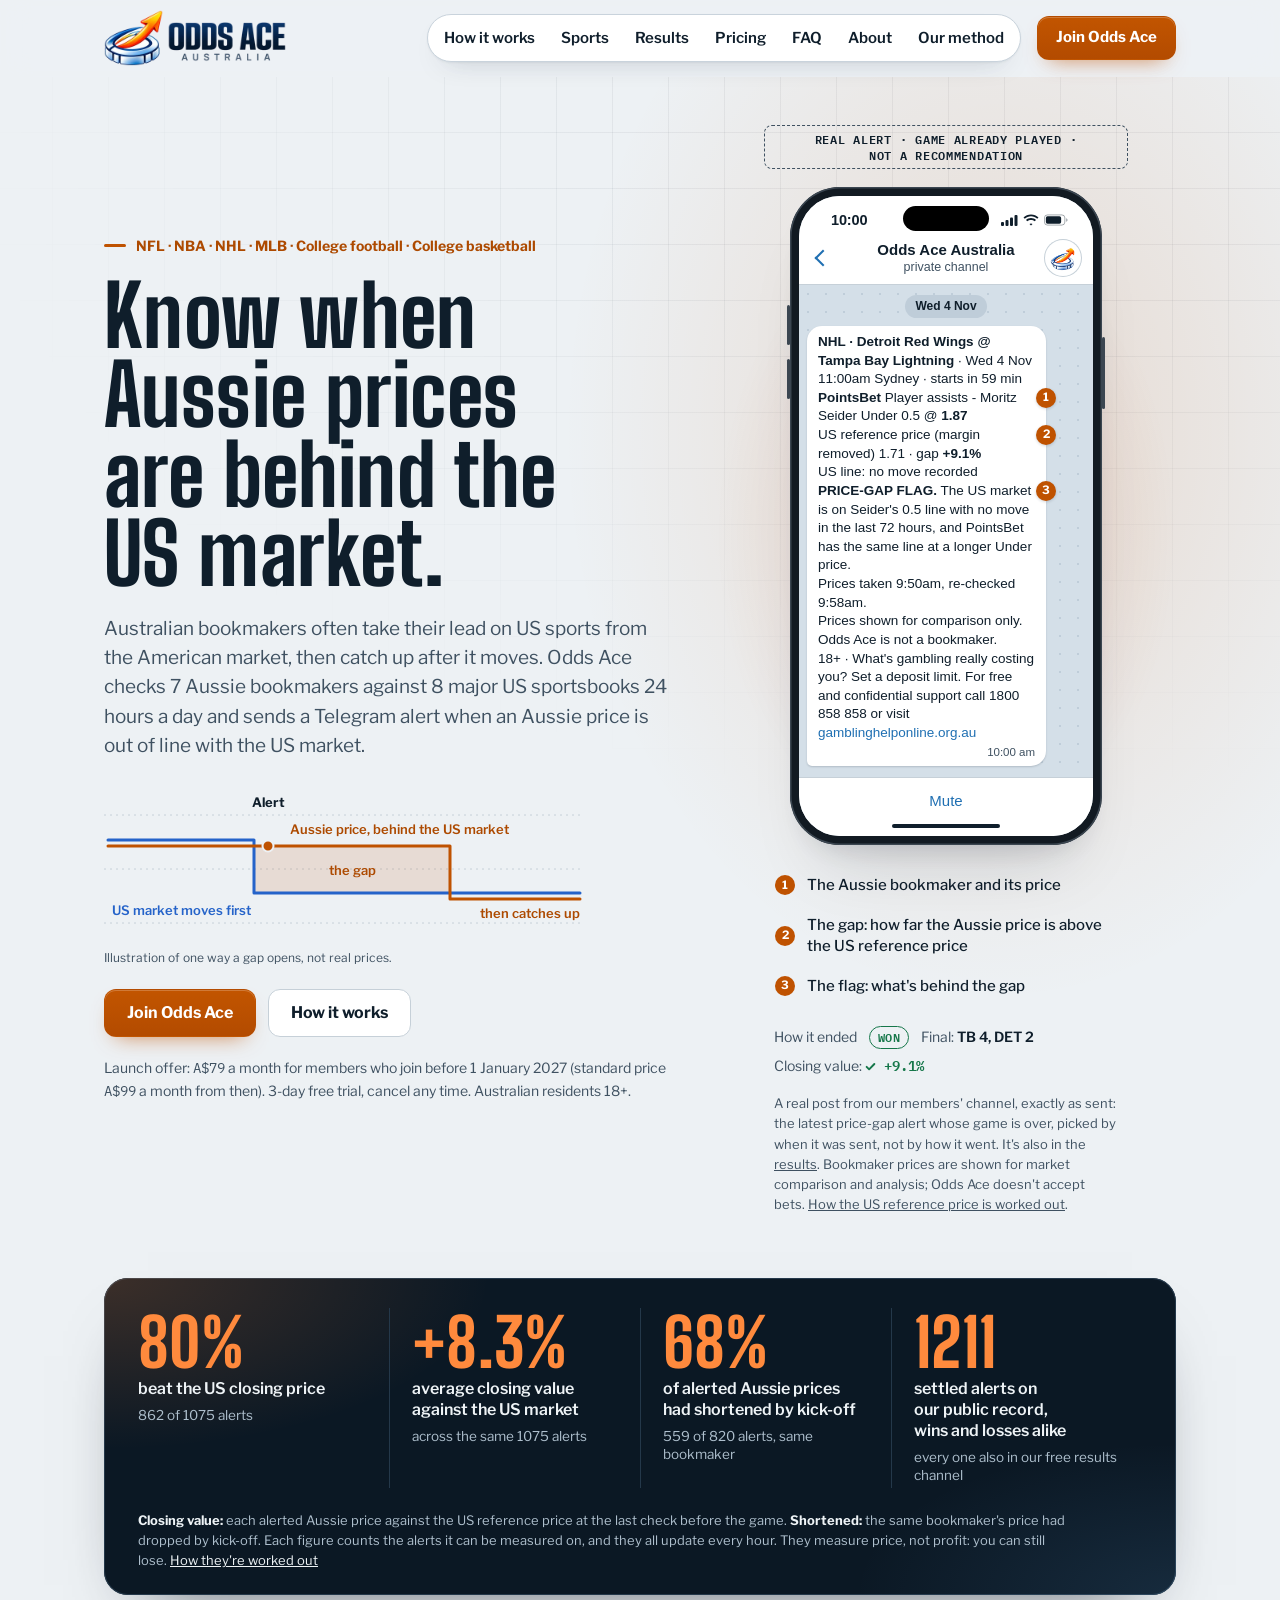
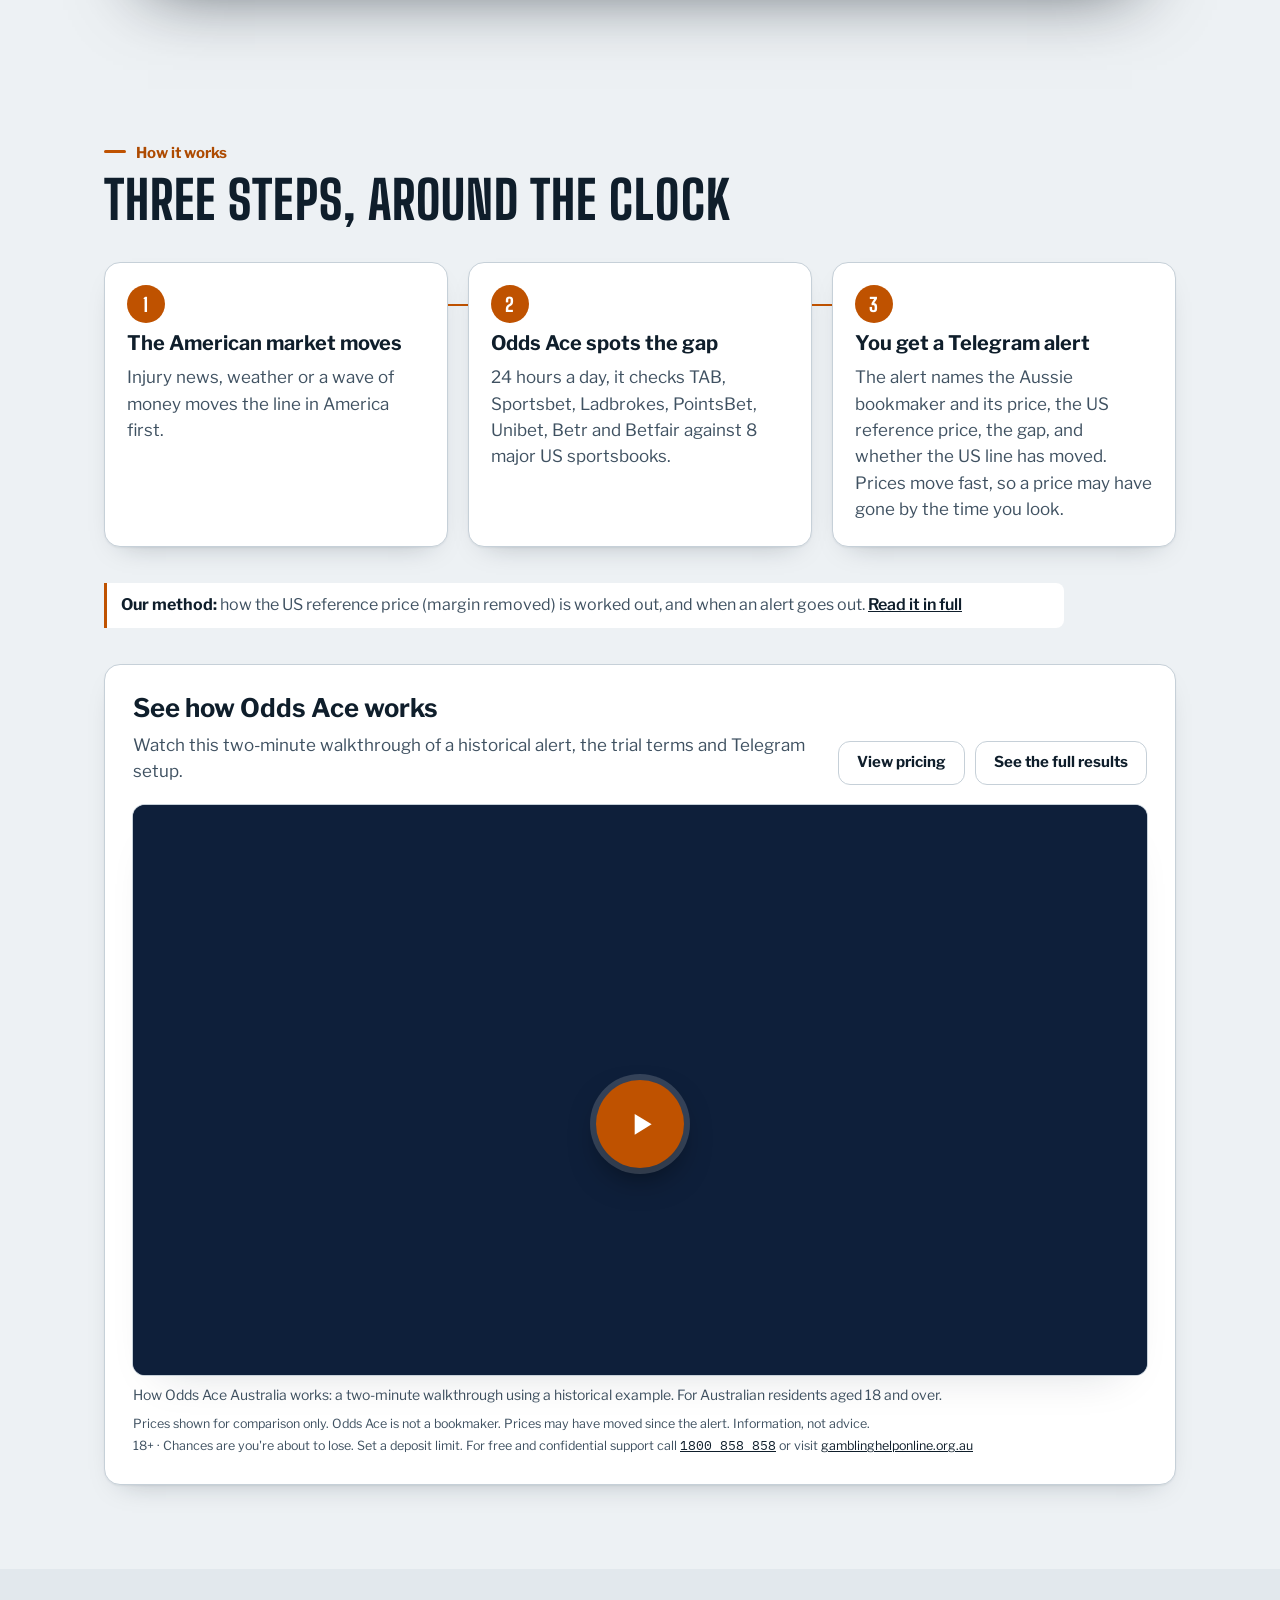
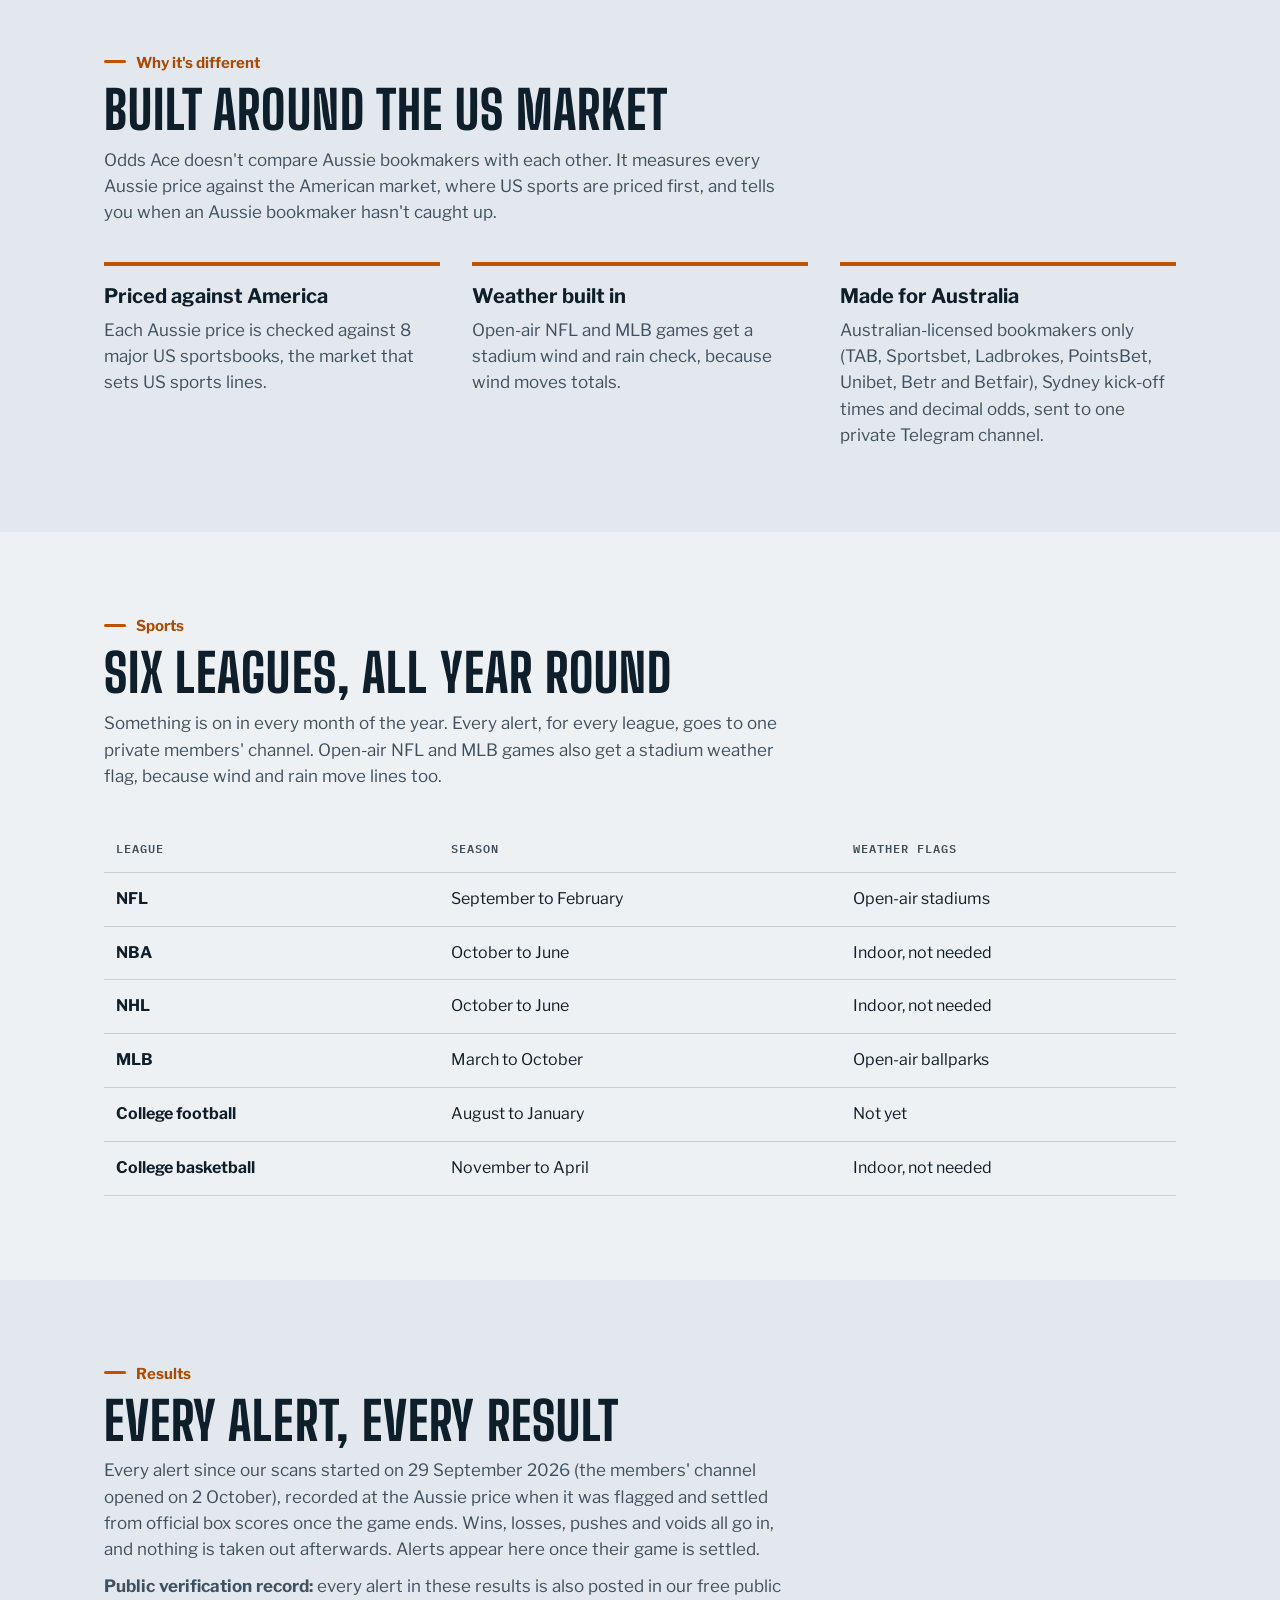
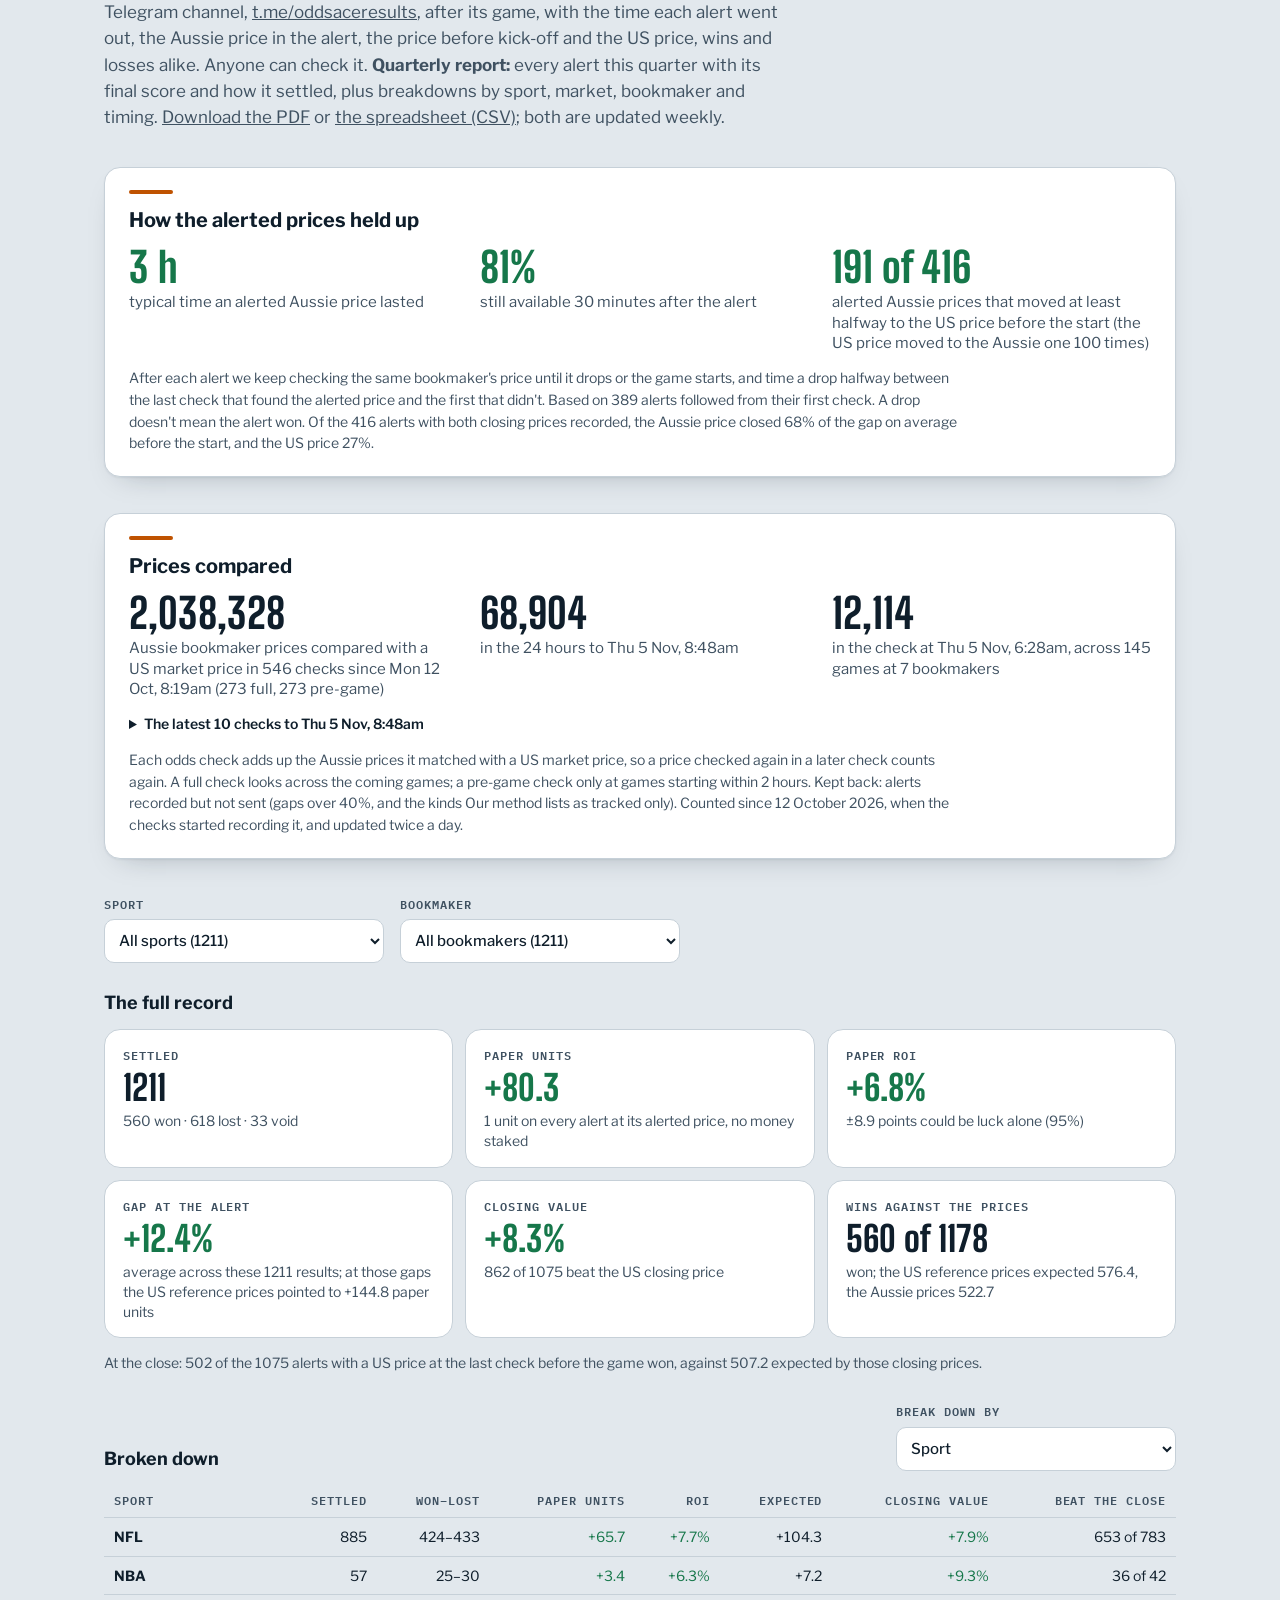
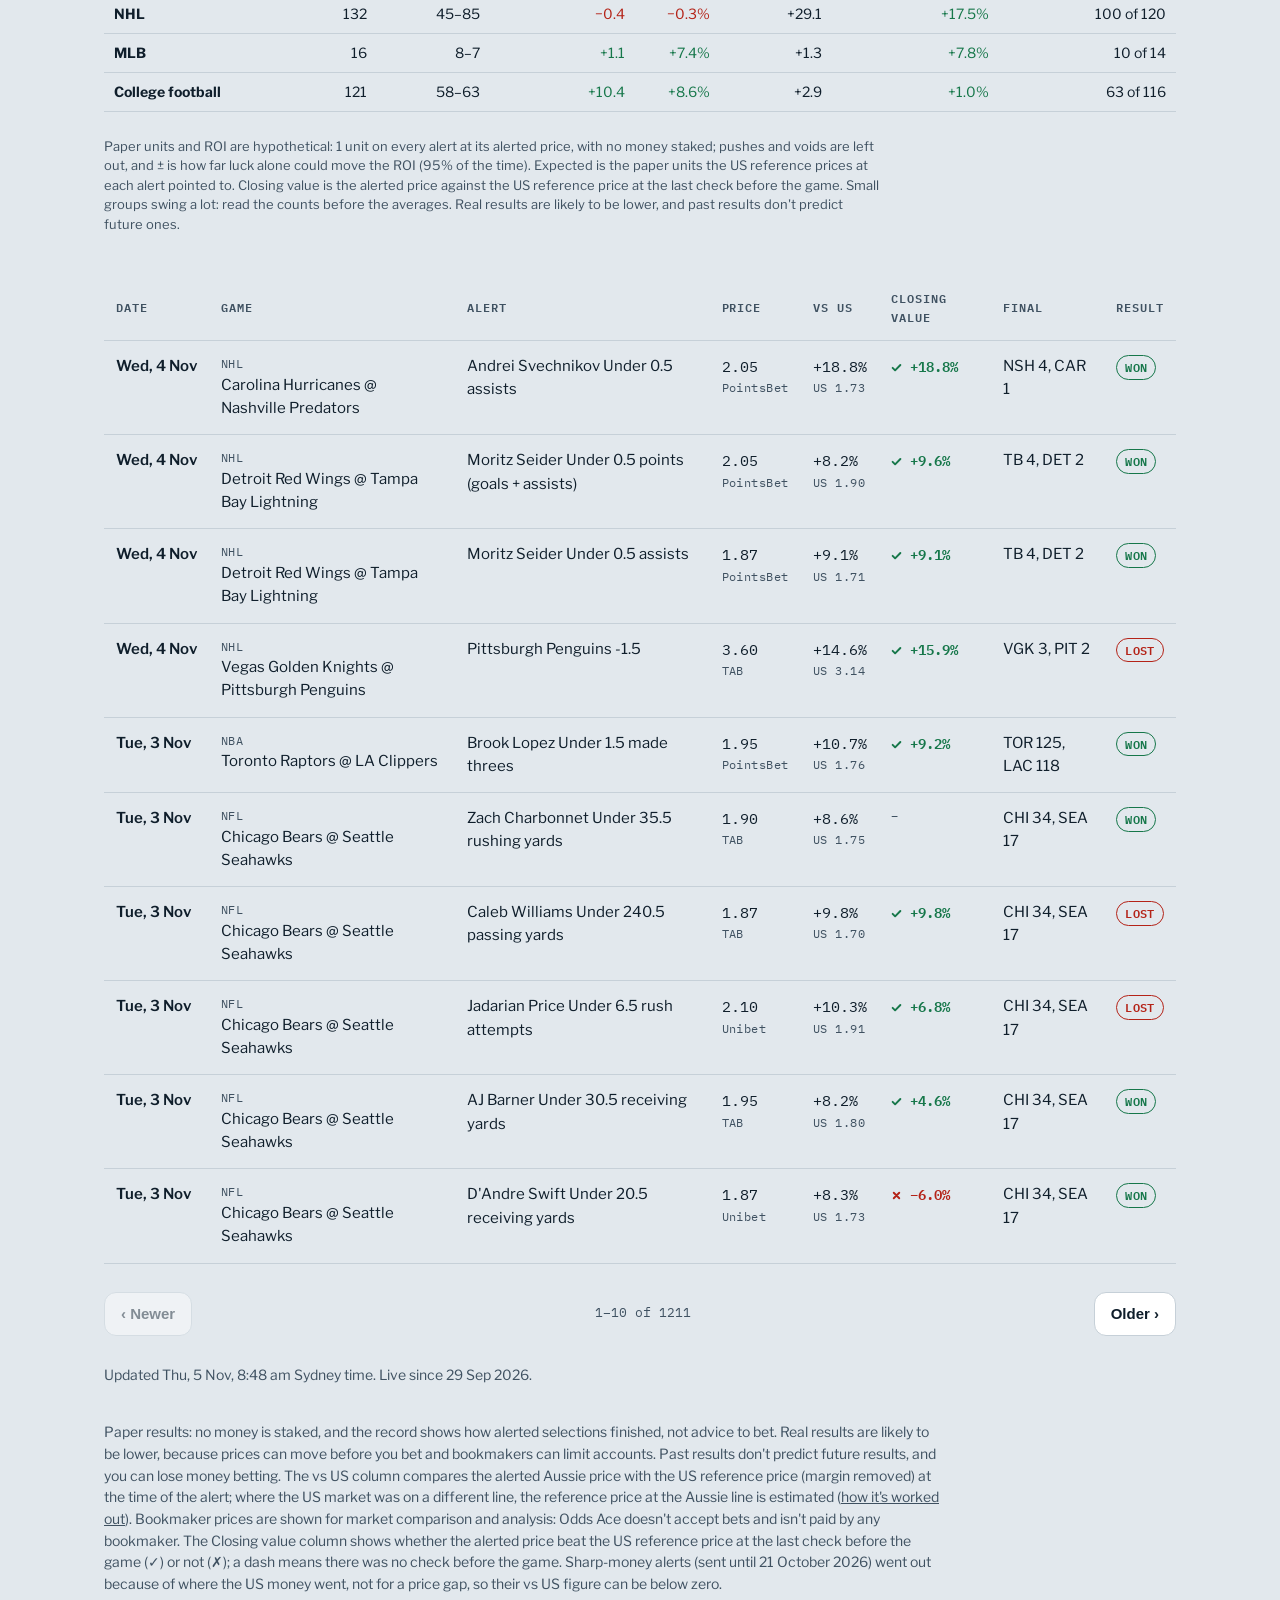
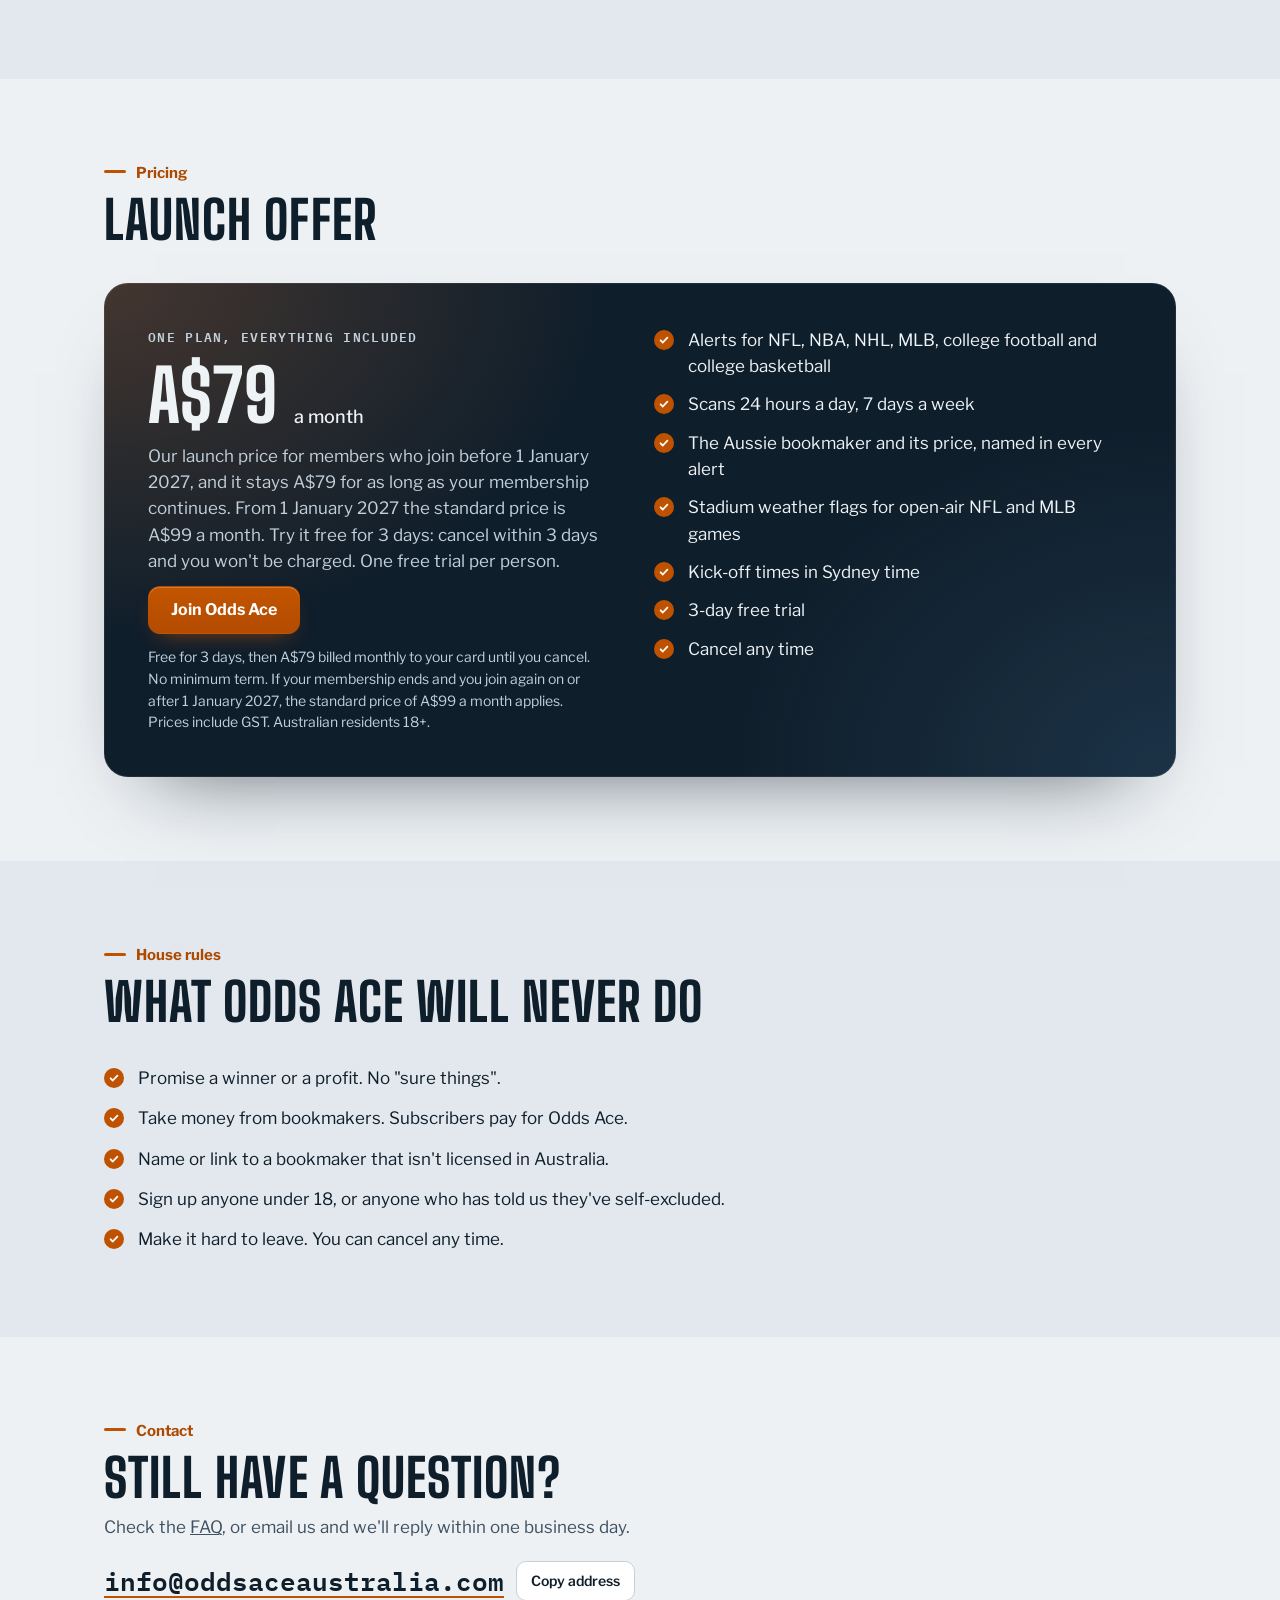
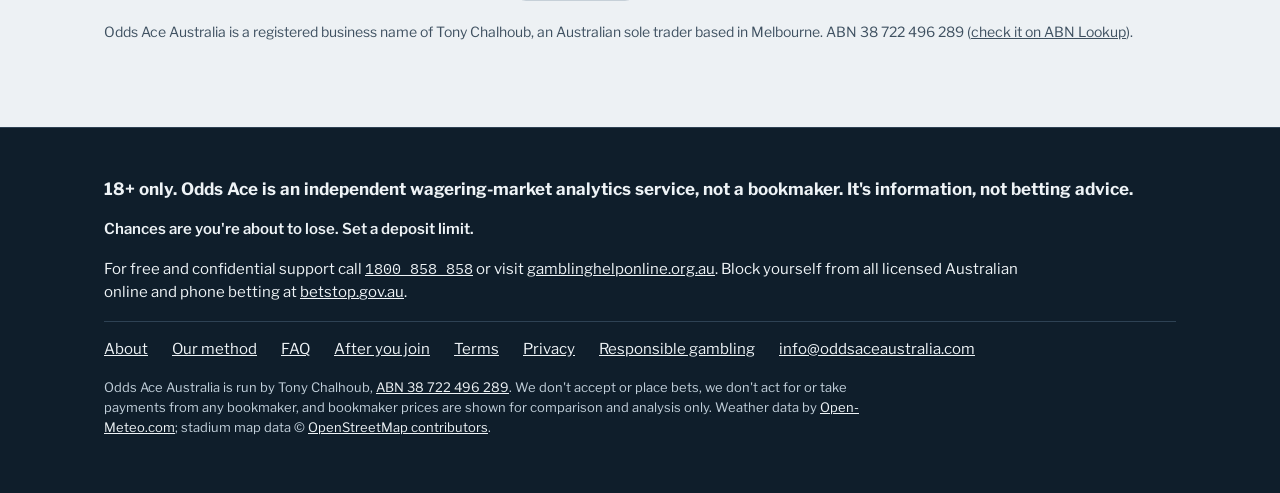
==== commit 75ad32ff: "Publish website changes Our method (as at 5 November 2026): the 5% bar for full-game handicaps and t" ====
--- a/site/index.html
+++ b/site/index.html
@@ -1,5 +1,5 @@
 <!doctype html>
-<html lang="en-AU"><head><meta charset="utf-8"><meta name="viewport" content="width=device-width,initial-scale=1,viewport-fit=cover"><title>Odds Ace Australia | US sports price alerts for Aussie punters</title><meta name="description" content="Odds Ace checks 7 Australian bookmakers against 8 major US sportsbooks 24 hours a day and sends a Telegram alert when an Aussie price is out of line with the US market. NFL, NBA, NHL, MLB, college football and basketball. 18+."><link rel="canonical" href="https://oddsaceaustralia.com/"><meta property="og:url" content="https://oddsaceaustralia.com/"><meta property="og:type" content="website"><meta property="og:site_name" content="Odds Ace Australia"><meta property="og:title" content="Odds Ace Australia | US sports price alerts for Aussie punters"><meta property="og:description" content="Odds Ace checks 7 Australian bookmakers against 8 major US sportsbooks 24 hours a day and sends a Telegram alert when an Aussie price is out of line with the US market. NFL, NBA, NHL, MLB, college football and basketball. 18+."><link rel="icon" href="/favicon.ico" sizes="16x16 32x32 48x48"><link rel="icon" type="image/png" sizes="192x192" href="https://oddsaceaustralia.com/logo.png"><link rel="apple-touch-icon" href="/apple-touch-icon.png"><meta property="og:locale" content="en_AU"><meta property="og:image" content="https://oddsaceaustralia.com/og-image.png"><meta property="og:image:width" content="1200"><meta property="og:image:height" content="630"><meta property="og:image:alt" content="Odds Ace Australia: know when Aussie prices are behind the US market."><meta name="twitter:card" content="summary_large_image"><meta name="twitter:site" content="@OddsAceAus"><meta name="twitter:title" content="Odds Ace Australia | US sports price alerts for Aussie punters"><meta name="twitter:description" content="Odds Ace checks 7 Australian bookmakers against 8 major US sportsbooks 24 hours a day and sends a Telegram alert when an Aussie price is out of line with the US market. NFL, NBA, NHL, MLB, college football and basketball. 18+."><meta name="twitter:image" content="https://oddsaceaustralia.com/og-image.png"><meta name="twitter:image:alt" content="Odds Ace Australia: know when Aussie prices are behind the US market."><script type="application/ld+json">{"@context":"https://schema.org","@graph":[{"@type":"WebSite","@id":"https://oddsaceaustralia.com/#website","url":"https://oddsaceaustralia.com/","name":"Odds Ace Australia","inLanguage":"en-AU","publisher":{"@id":"https://oddsaceaustralia.com/#organization"}},{"@type":"Organization","@id":"https://oddsaceaustralia.com/#organization","name":"Odds Ace Australia","url":"https://oddsaceaustralia.com/","description":"Odds Ace checks 7 Australian bookmakers against 8 major US sportsbooks 24 hours a day and sends a Telegram alert when an Aussie price is out of line with the US market. NFL, NBA, NHL, MLB, college football and basketball. 18+.","email":"info@oddsaceaustralia.com","areaServed":"AU","legalName":"Tony Chalhoub trading as Odds Ace Australia","logo":"https://oddsaceaustralia.com/logo.png","image":"https://oddsaceaustralia.com/og-image.png","identifier":{"@type":"PropertyValue","propertyID":"ABN","value":"38 722 496 289"},"address":{"@type":"PostalAddress","addressLocality":"Melbourne","addressRegion":"VIC","addressCountry":"AU"},"sameAs":["https://www.instagram.com/oddsace.australia/","https://x.com/OddsAceAus","https://t.me/oddsaceresults","https://whop.com/oddsaceaustralia/odds-ace-australia-64","https://abr.business.gov.au/ABN/View?abn=38722496289"]},{"@type":"Service","@id":"https://oddsaceaustralia.com/#service","name":"Odds Ace Australia price alerts","serviceType":"Sports betting price-lag alerts (information service)","provider":{"@id":"https://oddsaceaustralia.com/#organization"},"areaServed":"AU","description":"Odds Ace checks 7 Australian bookmakers against 8 major US sportsbooks 24 hours a day and sends a Telegram alert when an Aussie price is out of line with the US market. NFL, NBA, NHL, MLB, college football and basketball. 18+.","audience":{"@type":"PeopleAudience","suggestedMinAge":18,"geographicArea":{"@type":"Country","name":"Australia"}},"offers":[{"@type":"Offer","name":"Launch price","price":"79.00","priceCurrency":"AUD","url":"https://oddsaceaustralia.com/#pricing","description":"A$79 a month including GST for members who join before 1 January 2027, kept for as long as the membership continues. 3-day free trial, cancel any time.","availability":"https://schema.org/InStock","priceValidUntil":"2026-12-31","priceSpecification":{"@type":"UnitPriceSpecification","price":"79.00","priceCurrency":"AUD","billingDuration":1,"unitCode":"MON","valueAddedTaxIncluded":true}},{"@type":"Offer","name":"Standard price from 1 January 2027","price":"99.00","priceCurrency":"AUD","url":"https://oddsaceaustralia.com/#pricing","description":"A$99 a month including GST for new members from 1 January 2027. 3-day free trial, cancel any time.","availability":"https://schema.org/PreOrder","validFrom":"2027-01-01","priceSpecification":{"@type":"UnitPriceSpecification","price":"99.00","priceCurrency":"AUD","billingDuration":1,"unitCode":"MON","valueAddedTaxIncluded":true}}]},{"@type":"FAQPage","@id":"https://oddsaceaustralia.com/#faq","mainEntity":[{"@type":"Question","name":"Is this a tipping service?","acceptedAnswer":{"@type":"Answer","text":"Not in the usual sense. Odds Ace doesn't predict results or promise wins. Each alert flags an Aussie price that hasn't caught up with the US market, and you decide whether to bet."}},{"@type":"Question","name":"Is Odds Ace a bookmaker?","acceptedAnswer":{"@type":"Answer","text":"No. Odds Ace is an independent wagering-market analytics and information service. We don't accept or place bets, hold money or act for any bookmaker, and we don't take commissions, referral fees or any other payments from bookmakers. Bookmaker prices are shown for market comparison and analysis."}},{"@type":"Question","name":"Who runs Odds Ace?","acceptedAnswer":{"@type":"Answer","text":"Tony Chalhoub, an Australian sole trader based in Melbourne. Odds Ace Australia is his registered business name, under ABN 38 722 496 289 (check it on ABN Lookup). Odds Ace isn't affiliated with or paid by any bookmaker: members' subscriptions are the only thing that pays for it. More about us."}},{"@type":"Question","name":"Why do Aussie bookies follow the American market?","acceptedAnswer":{"@type":"Answer","text":"Far more is bet on these sports in America, so prices there move first. Australian bookmakers adjust after them, and for a while some Aussie prices still show the old line."}},{"@type":"Question","name":"What does the gap in an alert mean?","acceptedAnswer":{"@type":"Answer","text":"It shows how much higher the Aussie price is than the US reference price: the US market's price with the bookmakers' margin removed. For example, if the US reference price is 1.65 and an Aussie bookmaker offers 1.80, the gap is +9.1% (1.80 ÷ 1.65 − 1). The bigger the gap, the further the Aussie price is behind the US market. For Betfair, an exchange, we use the price after its commission on winnings (6%), so it's a little lower than the price on Betfair's own screen. It's a price difference, not a profit: prices move fast, and you can still lose."}},{"@type":"Question","name":"How do you work out the US reference price?","acceptedAnswer":{"@type":"Answer","text":"From the live prices at 8 major US sportsbooks. We take each book's margin out of its own prices, then use the median across the books on the same line, with a small correction for NFL player props, where US books price overs a little too short. An alert needs at least 3 US books on that line. If the US line is different from the Aussie one, the price at the Aussie line is estimated with a statistical model, starting from a US line at least 3 books quote. Most alerts need the Aussie price to be at least 12% above the US reference price (8% for unders); our method lists the exceptions. The Aussie price is re-checked just before the alert goes out. Read our method in full."}},{"@type":"Question","name":"When does Odds Ace scan?","acceptedAnswer":{"@type":"Answer","text":"Around the clock: 24 hours a day, 7 days a week. When a gap shows up, it's re-checked and then posted in the members' Telegram channel. Prices move fast, so a price may have changed by the time you look."}},{"@type":"Question","name":"How many alerts will I get?","acceptedAnswer":{"@type":"Answer","text":"It depends on which sports are in season and how much the US market is moving. Every alert we've sent is in the results on our home page, with the newest games first, so you can see how many go out. US games run overnight our time, so alerts come at all hours: mute the channel whenever you want a break."}},{"@type":"Question","name":"Which bookmakers do you compare?","acceptedAnswer":{"@type":"Answer","text":"These 7 Australian-licensed bookmakers: TAB, Sportsbet, Ladbrokes, PointsBet, Unibet, Betr and Betfair. We compare them against 8 major American sportsbooks, which we don't name because they aren't licensed in Australia. Odds Ace isn't affiliated with or paid by any bookmaker, and their prices are shown for comparison and analysis only."}},{"@type":"Question","name":"Why don't you check every Australian bookmaker?","acceptedAnswer":{"@type":"Answer","text":"We focus on the 7 Australian-licensed bookmakers above. In our experience, smaller bookmakers tend to move their prices faster, so they rarely stay behind the US market for long."}},{"@type":"Question","name":"Do I need an American betting account?","acceptedAnswer":{"@type":"Answer","text":"No. You bet with your own Australian bookmaker, as you normally would. The American prices are only used as a reference."}},{"@type":"Question","name":"How do alerts arrive?","acceptedAnswer":{"@type":"Answer","text":"In a private Telegram channel for members, Odds Ace Australia, which has every alert. Each alert starts with its sport, so it's easy to skip the ones you don't follow. Turn on notifications if you want each alert straight away, or mute the channel whenever you want a break, such as overnight."}},{"@type":"Question","name":"Can I get alerts for only the sports I follow?","acceptedAnswer":{"@type":"Answer","text":"Not separately: every alert goes to the one members' channel, so everyone gets the same alerts. Each alert starts with its sport (NFL, NHL, college football and so on), so it's easy to skip past the ones you don't follow."}},{"@type":"Question","name":"How do I get into the Telegram channel?","acceptedAnswer":{"@type":"Answer","text":"Within 5 minutes of starting your free trial, we email you a personal invite link. The email comes from info@oddsaceaustralia.com to the address on your Whop account, with the subject \"Welcome to Odds Ace: your Telegram invite\". If it's not in your inbox, check your junk, spam or promotions folder (and mark it \"Not spam\" so our emails reach your inbox), or search your email for \"Odds Ace\"; if it hasn't come within 10 minutes, email us. Open the link in Telegram and tap Request to Join, and you'll be let in automatically within a couple of minutes. The link is just for you and works for one Telegram account, so please don't share it. The same email explains, step by step, how to cancel. If your membership ends, you're taken out of the channel."}},{"@type":"Question","name":"How do I pause or stop alerts?","acceptedAnswer":{"@type":"Answer","text":"To pause, mute the Odds Ace channel in Telegram (tap Mute at the bottom of the channel) and unmute whenever you like. To stop, cancel your membership (see How do I cancel?): no more payments are taken, and you're taken out of the channel at the end of your free trial or paid month. If you want a break from gambling or have self-excluded, cancel straight away in your Whop account and leave the Odds Ace channel in Telegram, which stops the alerts at once, and see Responsible gambling for free support."}},{"@type":"Question","name":"Can bookmakers limit my account?","acceptedAnswer":{"@type":"Answer","text":"Yes. Any Australian bookmaker can limit or close an account at any time, including one that keeps taking prices it later moves, and it can void a bet at a price it treats as an obvious error, even after accepting it. Odds Ace can't stop that or promise it won't happen, but a few habits help: Use one fixed stake you can afford, and set a deposit limit with each bookmaker. Don't chase a price. If it has moved by the time you get there, let it go. Exchanges work differently. On the Betfair Exchange you bet against other punters, not the bookmaker, and Betfair takes a commission on winnings. Bet only from your own account. Using someone else's account, opening a second one or betting for anyone else is against bookmakers' terms, and they can void those bets. Know the warning sign. If a limit tempts you to bet more somewhere else, take a break. BetStop excludes you from every licensed Australian online and phone betting provider, and free, confidential support is on 1800 858 858."}},{"@type":"Question","name":"What is the launch offer?","acceptedAnswer":{"@type":"Answer","text":"Members who join before 1 January 2027 pay the launch price of A$79 a month, and keep it for as long as their membership continues. From 1 January 2027, new members pay the standard price of A$99 a month. If your membership ends and you join again on or after 1 January 2027, the standard price applies. Both prices include GST."}},{"@type":"Question","name":"Is my payment secure?","acceptedAnswer":{"@type":"Answer","text":"Payments go through Whop's secure checkout. We never see or store your full card number, and you can cancel online at any time."}},{"@type":"Question","name":"Can I get a refund?","acceptedAnswer":{"@type":"Answer","text":"Cancel during your 3-day free trial and you won't be charged at all. After that, each payment covers a month and we don't refund part months: when you cancel, your access runs to the end of the month you've paid for. The exceptions are when we end your membership and you're not at fault, or when you cancel because we've cut back the service or changed our Terms in a material way. Your rights under the Australian Consumer Law always apply: see clauses 5 and 10 of our Terms."}},{"@type":"Question","name":"How do I cancel?","acceptedAnswer":{"@type":"Answer","text":"Any time, online: sign in at whop.com, open Profile, then Orders, choose Odds Ace and select Cancel membership. Cancelling is self-serve: we don't cancel memberships by email. Access runs to the end of the month you've paid for. Cancel during your 3-day free trial and you won't be charged at all."}}]}]}</script><style>:root{color-scheme:light;box-sizing:border-box;padding-top:env(safe-area-inset-top,0px);padding-bottom:env(safe-area-inset-bottom,0px)}html{scroll-padding-top:env(safe-area-inset-top,0px)}body{margin:0;padding:0;font:14px -apple-system,BlinkMacSystemFont,sans-serif;background:#faf9f5;color:#141413}img{max-width:100%}[hidden]:not([hidden=until-found i]){display:none!important}</style>
+<html lang="en-AU"><head><meta charset="utf-8"><meta name="viewport" content="width=device-width,initial-scale=1,viewport-fit=cover"><title>Odds Ace Australia | US sports price alerts for Aussie punters</title><meta name="description" content="Odds Ace checks 7 Australian bookmakers against 8 major US sportsbooks 24 hours a day and sends a Telegram alert when an Aussie price is out of line with the US market. NFL, NBA, NHL, MLB, college football and basketball. 18+."><link rel="canonical" href="https://oddsaceaustralia.com/"><meta property="og:url" content="https://oddsaceaustralia.com/"><meta property="og:type" content="website"><meta property="og:site_name" content="Odds Ace Australia"><meta property="og:title" content="Odds Ace Australia | US sports price alerts for Aussie punters"><meta property="og:description" content="Odds Ace checks 7 Australian bookmakers against 8 major US sportsbooks 24 hours a day and sends a Telegram alert when an Aussie price is out of line with the US market. NFL, NBA, NHL, MLB, college football and basketball. 18+."><link rel="icon" href="/favicon.ico" sizes="16x16 32x32 48x48"><link rel="icon" type="image/png" sizes="192x192" href="https://oddsaceaustralia.com/logo.png"><link rel="apple-touch-icon" href="/apple-touch-icon.png"><meta property="og:locale" content="en_AU"><meta property="og:image" content="https://oddsaceaustralia.com/og-image.png"><meta property="og:image:width" content="1200"><meta property="og:image:height" content="630"><meta property="og:image:alt" content="Odds Ace Australia: know when Aussie prices are behind the US market."><meta name="twitter:card" content="summary_large_image"><meta name="twitter:site" content="@OddsAceAus"><meta name="twitter:title" content="Odds Ace Australia | US sports price alerts for Aussie punters"><meta name="twitter:description" content="Odds Ace checks 7 Australian bookmakers against 8 major US sportsbooks 24 hours a day and sends a Telegram alert when an Aussie price is out of line with the US market. NFL, NBA, NHL, MLB, college football and basketball. 18+."><meta name="twitter:image" content="https://oddsaceaustralia.com/og-image.png"><meta name="twitter:image:alt" content="Odds Ace Australia: know when Aussie prices are behind the US market."><script type="application/ld+json">{"@context":"https://schema.org","@graph":[{"@type":"WebSite","@id":"https://oddsaceaustralia.com/#website","url":"https://oddsaceaustralia.com/","name":"Odds Ace Australia","inLanguage":"en-AU","publisher":{"@id":"https://oddsaceaustralia.com/#organization"}},{"@type":"Organization","@id":"https://oddsaceaustralia.com/#organization","name":"Odds Ace Australia","url":"https://oddsaceaustralia.com/","description":"Odds Ace checks 7 Australian bookmakers against 8 major US sportsbooks 24 hours a day and sends a Telegram alert when an Aussie price is out of line with the US market. NFL, NBA, NHL, MLB, college football and basketball. 18+.","email":"info@oddsaceaustralia.com","areaServed":"AU","legalName":"Tony Chalhoub trading as Odds Ace Australia","logo":"https://oddsaceaustralia.com/logo.png","image":"https://oddsaceaustralia.com/og-image.png","identifier":{"@type":"PropertyValue","propertyID":"ABN","value":"38 722 496 289"},"address":{"@type":"PostalAddress","addressLocality":"Melbourne","addressRegion":"VIC","addressCountry":"AU"},"sameAs":["https://www.instagram.com/oddsace.australia/","https://x.com/OddsAceAus","https://t.me/oddsaceresults","https://whop.com/oddsaceaustralia/odds-ace-australia-64","https://abr.business.gov.au/ABN/View?abn=38722496289"]},{"@type":"Service","@id":"https://oddsaceaustralia.com/#service","name":"Odds Ace Australia price alerts","serviceType":"Sports betting price-lag alerts (information service)","provider":{"@id":"https://oddsaceaustralia.com/#organization"},"areaServed":"AU","description":"Odds Ace checks 7 Australian bookmakers against 8 major US sportsbooks 24 hours a day and sends a Telegram alert when an Aussie price is out of line with the US market. NFL, NBA, NHL, MLB, college football and basketball. 18+.","audience":{"@type":"PeopleAudience","suggestedMinAge":18,"geographicArea":{"@type":"Country","name":"Australia"}},"offers":[{"@type":"Offer","name":"Launch price","price":"79.00","priceCurrency":"AUD","url":"https://oddsaceaustralia.com/#pricing","description":"A$79 a month including GST for members who join before 1 January 2027, kept for as long as the membership continues. 3-day free trial, cancel any time.","availability":"https://schema.org/InStock","priceValidUntil":"2026-12-31","priceSpecification":{"@type":"UnitPriceSpecification","price":"79.00","priceCurrency":"AUD","billingDuration":1,"unitCode":"MON","valueAddedTaxIncluded":true}},{"@type":"Offer","name":"Standard price from 1 January 2027","price":"99.00","priceCurrency":"AUD","url":"https://oddsaceaustralia.com/#pricing","description":"A$99 a month including GST for new members from 1 January 2027. 3-day free trial, cancel any time.","availability":"https://schema.org/PreOrder","validFrom":"2027-01-01","priceSpecification":{"@type":"UnitPriceSpecification","price":"99.00","priceCurrency":"AUD","billingDuration":1,"unitCode":"MON","valueAddedTaxIncluded":true}}]},{"@type":"FAQPage","@id":"https://oddsaceaustralia.com/#faq","mainEntity":[{"@type":"Question","name":"Is this a tipping service?","acceptedAnswer":{"@type":"Answer","text":"Not in the usual sense. Odds Ace doesn't predict results or promise wins. Each alert flags an Aussie price that hasn't caught up with the US market, and you decide whether to bet."}},{"@type":"Question","name":"Is Odds Ace a bookmaker?","acceptedAnswer":{"@type":"Answer","text":"No. Odds Ace is an independent wagering-market analytics and information service. We don't accept or place bets, hold money or act for any bookmaker, and we don't take commissions, referral fees or any other payments from bookmakers. Bookmaker prices are shown for market comparison and analysis."}},{"@type":"Question","name":"Who runs Odds Ace?","acceptedAnswer":{"@type":"Answer","text":"Tony Chalhoub, an Australian sole trader based in Melbourne. Odds Ace Australia is his registered business name, under ABN 38 722 496 289 (check it on ABN Lookup). Odds Ace isn't affiliated with or paid by any bookmaker: members' subscriptions are the only thing that pays for it. More about us."}},{"@type":"Question","name":"Why do Aussie bookies follow the American market?","acceptedAnswer":{"@type":"Answer","text":"Far more is bet on these sports in America, so prices there move first. Australian bookmakers adjust after them, and for a while some Aussie prices still show the old line."}},{"@type":"Question","name":"What does the gap in an alert mean?","acceptedAnswer":{"@type":"Answer","text":"It shows how much higher the Aussie price is than the US reference price: the US market's price with the bookmakers' margin removed. For example, if the US reference price is 1.65 and an Aussie bookmaker offers 1.80, the gap is +9.1% (1.80 ÷ 1.65 − 1). The bigger the gap, the further the Aussie price is behind the US market. For Betfair, an exchange, we use the price after its commission on winnings (6%), so it's a little lower than the price on Betfair's own screen. It's a price difference, not a profit: prices move fast, and you can still lose."}},{"@type":"Question","name":"How do you work out the US reference price?","acceptedAnswer":{"@type":"Answer","text":"From the live prices at 8 major US sportsbooks. We take each book's margin out of its own prices, then use the median across the books on the same line, with a small correction for NFL player props, where US books price overs a little too short. An alert needs at least 3 US books on that line. If the US line is different from the Aussie one, the price at the Aussie line is estimated with a statistical model, starting from a US line at least 3 books quote. Most alerts need the Aussie price to be at least 12% above the US reference price (8% for unders, and 5% for full-game handicaps and totals on a line the US books also quote); our method lists the other exceptions. The Aussie price is re-checked just before the alert goes out. Read our method in full."}},{"@type":"Question","name":"When does Odds Ace scan?","acceptedAnswer":{"@type":"Answer","text":"Around the clock: 24 hours a day, 7 days a week. When a gap shows up, it's re-checked and then posted in the members' Telegram channel. Prices move fast, so a price may have changed by the time you look."}},{"@type":"Question","name":"How many alerts will I get?","acceptedAnswer":{"@type":"Answer","text":"It depends on which sports are in season and how much the US market is moving. Every alert we've sent is in the results on our home page, with the newest games first, so you can see how many go out. US games run overnight our time, so alerts come at all hours: mute the channel whenever you want a break."}},{"@type":"Question","name":"Which bookmakers do you compare?","acceptedAnswer":{"@type":"Answer","text":"These 7 Australian-licensed bookmakers: TAB, Sportsbet, Ladbrokes, PointsBet, Unibet, Betr and Betfair. We compare them against 8 major American sportsbooks, which we don't name because they aren't licensed in Australia. Odds Ace isn't affiliated with or paid by any bookmaker, and their prices are shown for comparison and analysis only."}},{"@type":"Question","name":"Why don't you check every Australian bookmaker?","acceptedAnswer":{"@type":"Answer","text":"We focus on the 7 Australian-licensed bookmakers above. In our experience, smaller bookmakers tend to move their prices faster, so they rarely stay behind the US market for long."}},{"@type":"Question","name":"Do I need an American betting account?","acceptedAnswer":{"@type":"Answer","text":"No. You bet with your own Australian bookmaker, as you normally would. The American prices are only used as a reference."}},{"@type":"Question","name":"How do alerts arrive?","acceptedAnswer":{"@type":"Answer","text":"In a private Telegram channel for members, Odds Ace Australia, which has every alert. Each alert starts with its sport, so it's easy to skip the ones you don't follow. Turn on notifications if you want each alert straight away, or mute the channel whenever you want a break, such as overnight."}},{"@type":"Question","name":"Can I get alerts for only the sports I follow?","acceptedAnswer":{"@type":"Answer","text":"Not separately: every alert goes to the one members' channel, so everyone gets the same alerts. Each alert starts with its sport (NFL, NHL, college football and so on), so it's easy to skip past the ones you don't follow."}},{"@type":"Question","name":"How do I get into the Telegram channel?","acceptedAnswer":{"@type":"Answer","text":"Within 5 minutes of starting your free trial, we email you a personal invite link. The email comes from info@oddsaceaustralia.com to the address on your Whop account, with the subject \"Welcome to Odds Ace: your Telegram invite\". If it's not in your inbox, check your junk, spam or promotions folder (and mark it \"Not spam\" so our emails reach your inbox), or search your email for \"Odds Ace\"; if it hasn't come within 10 minutes, email us. Open the link in Telegram and tap Request to Join, and you'll be let in automatically within a couple of minutes. The link is just for you and works for one Telegram account, so please don't share it. The same email explains, step by step, how to cancel. If your membership ends, you're taken out of the channel."}},{"@type":"Question","name":"How do I pause or stop alerts?","acceptedAnswer":{"@type":"Answer","text":"To pause, mute the Odds Ace channel in Telegram (tap Mute at the bottom of the channel) and unmute whenever you like. To stop, cancel your membership (see How do I cancel?): no more payments are taken, and you're taken out of the channel at the end of your free trial or paid month. If you want a break from gambling or have self-excluded, cancel straight away in your Whop account and leave the Odds Ace channel in Telegram, which stops the alerts at once, and see Responsible gambling for free support."}},{"@type":"Question","name":"Can bookmakers limit my account?","acceptedAnswer":{"@type":"Answer","text":"Yes. Any Australian bookmaker can limit or close an account at any time, including one that keeps taking prices it later moves, and it can void a bet at a price it treats as an obvious error, even after accepting it. Odds Ace can't stop that or promise it won't happen, but a few habits help: Use one fixed stake you can afford, and set a deposit limit with each bookmaker. Don't chase a price. If it has moved by the time you get there, let it go. Exchanges work differently. On the Betfair Exchange you bet against other punters, not the bookmaker, and Betfair takes a commission on winnings. Bet only from your own account. Using someone else's account, opening a second one or betting for anyone else is against bookmakers' terms, and they can void those bets. Know the warning sign. If a limit tempts you to bet more somewhere else, take a break. BetStop excludes you from every licensed Australian online and phone betting provider, and free, confidential support is on 1800 858 858."}},{"@type":"Question","name":"What is the launch offer?","acceptedAnswer":{"@type":"Answer","text":"Members who join before 1 January 2027 pay the launch price of A$79 a month, and keep it for as long as their membership continues. From 1 January 2027, new members pay the standard price of A$99 a month. If your membership ends and you join again on or after 1 January 2027, the standard price applies. Both prices include GST."}},{"@type":"Question","name":"Is my payment secure?","acceptedAnswer":{"@type":"Answer","text":"Payments go through Whop's secure checkout. We never see or store your full card number, and you can cancel online at any time."}},{"@type":"Question","name":"Can I get a refund?","acceptedAnswer":{"@type":"Answer","text":"Cancel during your 3-day free trial and you won't be charged at all. After that, each payment covers a month and we don't refund part months: when you cancel, your access runs to the end of the month you've paid for. The exceptions are when we end your membership and you're not at fault, or when you cancel because we've cut back the service or changed our Terms in a material way. Your rights under the Australian Consumer Law always apply: see clauses 5 and 10 of our Terms."}},{"@type":"Question","name":"How do I cancel?","acceptedAnswer":{"@type":"Answer","text":"Any time, online: sign in at whop.com, open Profile, then Orders, choose Odds Ace and select Cancel membership. Cancelling is self-serve: we don't cancel memberships by email. Access runs to the end of the month you've paid for. Cancel during your 3-day free trial and you won't be charged at all."}}]}]}</script><style>:root{color-scheme:light;box-sizing:border-box;padding-top:env(safe-area-inset-top,0px);padding-bottom:env(safe-area-inset-bottom,0px)}html{scroll-padding-top:env(safe-area-inset-top,0px)}body{margin:0;padding:0;font:14px -apple-system,BlinkMacSystemFont,sans-serif;background:#faf9f5;color:#141413}img{max-width:100%}[hidden]:not([hidden=until-found i]){display:none!important}</style>
 <link rel="stylesheet" href="https://fonts.googleapis.com/css2?family=Big+Shoulders+Display:wght@700;800&family=IBM+Plex+Mono:wght@400;500;600&family=Libre+Franklin:wght@400;500;600;700&display=swap">
 <style id="site-style">
 /* Layout: single-column marketing page, 1120px max, with the Terms, Privacy and Responsible gambling pages as views of the same page; the hero pairs the pitch with a phone showing example posts from the Telegram channel; a numbers strip, then sections alternating plain and banded; one dark panel for the price */
@@ -595,9 +595,9 @@
 .pc-table{min-width:620px}
 @media (max-width:560px){.rx-tile{padding:12px 14px}.rx-tile-n{font-size:1.75rem}.rx-tile-s{font-size:13px}.rx-groups-head .rx-by{flex-basis:100%}}
 </style></head><body>
-<div id="site"><header class="site-head"><div class="wrap"><a class="brand" href="#top" aria-label="Odds Ace Australia home"><img class="brand-wordmark wm-light has-dark" src="[data-uri]" alt=""><img class="brand-wordmark wm-dark" src="[data-uri]" alt=""></a><nav class="nav" aria-label="Main"><div class="nav-rail"><a href="#how" data-nav="how"><span>How it works</span></a><a href="#sports" data-nav="sports"><span>Sports</span></a><a href="#results" data-nav="results"><span>Results</span></a><a href="#pricing" data-nav="pricing"><span>Pricing</span></a><a href="#faq" data-nav="faq"><span>FAQ</span></a><a href="#about" data-nav="about"><span>About</span></a><a href="#method" data-nav="method"><span>Our method</span></a></div></nav><div class="head-cta"><a class="btn btn-primary js-start" href="#pricing"><span>Join Odds Ace</span></a></div></div></header><main id="top"><div class="view" data-view="home"><section class="hero"><div class="wrap"><div class="hero-copy"><p class="eyebrow">NFL · NBA · NHL · MLB · College football · College basketball</p><h1>Know when Aussie prices are behind the US market.</h1><p class="lede">Australian bookmakers often take their lead on US sports from the American market, then catch up after it moves. Odds Ace checks 7 Aussie bookmakers against 8 major US sportsbooks 24 hours a day and sends a Telegram alert when an Aussie price is out of line with the US market.</p><figure class="lag is-play" role="img" aria-label="Illustration of one way a gap opens, not real prices: the US market price drops first; the Aussie price stays where it was for a while, leaving a gap, then catches up. Odds Ace sends its alert during the gap."><svg class="lag-svg" viewBox="0 0 480 160" aria-hidden="true" focusable="false"><g class="lag-grid"><line x1="0" y1="30" x2="480" y2="30"/><line x1="0" y1="84" x2="480" y2="84"/><line x1="0" y1="138" x2="480" y2="138"/></g><rect class="lag-gap" x="150" y="61" width="196" height="47" rx="2"/><path class="lag-us" pathLength="1" d="M4 55H150V108H476"/><path class="lag-au" pathLength="1" d="M4 61H346V114H476"/><circle class="lag-ping" cx="164" cy="61" r="6"/><circle class="lag-dot" cx="164" cy="61" r="5.5"/><text class="lag-t lag-t-alert" x="164" y="22" text-anchor="middle">Alert</text><text class="lag-t lag-t-au" x="186" y="49">Aussie price, behind the US market</text><text class="lag-t lag-t-gap" x="248" y="90" text-anchor="middle">the gap</text><text class="lag-t lag-t-us" x="8" y="130">US market moves first</text><text class="lag-t lag-t-catch" x="476" y="133" text-anchor="end">then catches up</text></svg><figcaption class="lag-cap">Illustration of one way a gap opens, not real prices.</figcaption></figure><div class="cta-row"><a class="btn btn-primary js-start" href="#pricing"><span>Join Odds Ace</span></a><a class="btn btn-ghost" href="#how"><span>How it works</span></a></div><p class="fine">Launch offer: <span class="num">A$79</span> a month for members who join before 1 January 2027 (standard price <span class="num">A$99</span> a month from then). 3-day free trial, cancel any time. Australian residents 18+.</p></div><figure class="tg tgx tgx-real" id="phone" aria-label="A real price-gap alert from the Odds Ace members' channel: the latest whose game is over"><p class="tgx-label"><span class="nowrap">Real alert</span> · <span class="nowrap">game already played</span> · <span class="nowrap">not a recommendation</span></p><div class="tgx-stage"><div class="tgx-device"><div class="tgx-screen"><div class="tgx-status" aria-hidden="true"><span class="tgx-clock"><span>10:00</span></span><span class="tgx-island"></span><span class="tgx-icons"><svg viewBox="0 0 17 11" width="17" height="11"><rect x="0" y="7" width="3" height="4" rx="1"/><rect x="4.5" y="5" width="3" height="6" rx="1"/><rect x="9" y="2.5" width="3" height="8.5" rx="1"/><rect x="13.5" y="0" width="3" height="11" rx="1"/></svg><svg viewBox="0 0 16 12" width="16" height="12"><path d="M8 2.3c2.4 0 4.6.9 6.2 2.5l1.3-1.3C13.5 1.5 10.9.4 8 .4S2.5 1.5.5 3.5l1.3 1.3C3.4 3.2 5.6 2.3 8 2.3zm0 3.6c1.4 0 2.7.5 3.7 1.4l1.3-1.3C11.7 4.8 9.9 4.1 8 4.1s-3.7.7-5 1.9l1.3 1.3c1-.9 2.3-1.4 3.7-1.4zM8 9.5c.6 0 1.1.2 1.5.6L8 11.6l-1.5-1.5c.4-.4.9-.6 1.5-.6z"/></svg><svg viewBox="0 0 27 12" width="25" height="12"><rect x=".5" y=".5" width="22" height="11" rx="3.2" fill="none" stroke="currentColor" opacity=".4"/><rect x="2" y="2" width="16.5" height="8" rx="1.8"/><path d="M24 4.2v3.6c.8-.3 1.4-1 1.4-1.8s-.6-1.5-1.4-1.8z" opacity=".45"/></svg></span></div><div class="tgx-head"><span class="tgx-back" aria-hidden="true"></span><span class="tg-who"><span class="tg-name">Odds Ace Australia</span><span class="tg-status">private channel</span></span><img class="tg-avatar" src="[data-uri]" alt="" width="36" height="36"></div><div class="tgx-chat"><div class="tg-feed" tabindex="0" role="region" aria-label="Price gap alert"><span class="tg-day">Wed 4 Nov</span><div class="tg-msg"><div class="tg-text"><span class="tg-line"><b>NHL · Detroit Red Wings @ Tampa Bay Lightning</b> · Wed 4 Nov 11:00am Sydney · starts in 59 min</span><span class="tgx-keyed" data-key="1"><span class="tg-line"><b>PointsBet</b> Player assists - Moritz Seider Under 0.5 @ <b>1.87</b></span><span class="tgx-pin" aria-hidden="true">1</span></span><span class="tgx-keyed" data-key="2"><span class="tg-line">US reference price (margin removed) 1.71 · gap <b>+9.1%</b></span><span class="tgx-pin" aria-hidden="true">2</span></span><span class="tg-line">US line: no move recorded</span><span class="tgx-keyed" data-key="3"><span class="tg-line"><b>PRICE-GAP FLAG.</b> The US market is on Seider's 0.5 line with no move in the last 72 hours, and PointsBet has the same line at a longer Under price.</span><span class="tgx-pin" aria-hidden="true">3</span></span><span class="tg-line">Prices taken 9:50am, re-checked 9:58am.</span><span class="tg-line">Prices shown for comparison only. Odds Ace is not a bookmaker.</span><span class="tg-line">18+ · What's gambling really costing you? Set a deposit limit. For free and confidential support call 1800 858 858 or visit <span class="tgx-url">gamblinghelponline.org.au</span></span></div><span class="tg-time">10:00 am</span></div></div><button type="button" class="tgx-more" aria-label="Show the rest of the post" hidden></button></div><div class="tgx-foot" aria-hidden="true"><span>Mute</span></div></div></div><ol class="tgx-keys" aria-label="What the numbers on the alert point at"><li><button type="button" class="tgx-key" data-key="1" aria-pressed="false"><span class="tgx-pin" aria-hidden="true">1</span>The Aussie bookmaker and its price</button></li><li><button type="button" class="tgx-key" data-key="2" aria-pressed="false"><span class="tgx-pin" aria-hidden="true">2</span>The gap: how far the Aussie price is above the US reference price</button></li><li><button type="button" class="tgx-key" data-key="3" aria-pressed="false"><span class="tgx-pin" aria-hidden="true">3</span>The flag: what's behind the gap</button></li></ol><p class="tgx-outcome"><span>How it ended</span><span class="pill pill-won">Won</span><span>Final: <b>TB 4, DET 2</b></span><span>Closing value: <span class="clv clv-up"><span class="clv-i" aria-hidden="true">✓</span><span class="vh">Beat the US close:</span> +9.1%</span></span></p></div><figcaption class="tg-note">A real post from our members' channel, exactly as sent: the latest price-gap alert whose game is over, picked by when it was sent, not by how it went. It's also in the <a href="#results">results</a>. Bookmaker prices are shown for market comparison and analysis; Odds Ace doesn't accept bets. <a href="#method">How the US reference price is worked out</a>.</figcaption></figure></div></section><section class="stats-band proof" id="numbers" aria-label="Odds Ace in numbers"><div class="wrap"><div class="proof-board"><ol class="proof-kpis" aria-label="How the alerted prices held up"><li class="kpi"><span class="kpi-n">80%</span><span class="kpi-l">beat the US closing price</span><span class="kpi-s">862 of 1075 alerts</span></li><li class="kpi"><span class="kpi-n">+8.3%</span><span class="kpi-l">average closing value against the US market</span><span class="kpi-s">across the same 1075 alerts</span></li><li class="kpi"><span class="kpi-n">68%</span><span class="kpi-l">of alerted Aussie prices had shortened by kick-off</span><span class="kpi-s">559 of 820 alerts, same bookmaker</span></li><li class="kpi"><span class="kpi-n">1211</span><span class="kpi-l">settled alerts on our public record, wins and losses alike</span><span class="kpi-s">every one also in our free results channel</span></li></ol><p class="stats-note"><b>Closing value:</b> each alerted Aussie price against the US reference price at the last check before the game. <b>Shortened:</b> the same bookmaker's price had dropped by kick-off. Each figure counts the alerts it can be measured on, and they all update every hour. They measure price, not profit: you can still lose. <a href="#method">How they're worked out</a></p></div></div></section><section class="section" id="how"><div class="wrap"><div class="head"><p class="eyebrow">How it works</p><h2 class="h-section">Three steps, around the clock</h2></div><ol class="steps"><li><span class="step-n">1</span><h3>The American market moves</h3><p>Injury news, weather or a wave of money moves the line in America first.</p></li><li><span class="step-n">2</span><h3>Odds Ace spots the gap</h3><p>24 hours a day, it checks TAB, Sportsbet, Ladbrokes, PointsBet, Unibet, Betr and Betfair against 8 major US sportsbooks.</p></li><li><span class="step-n">3</span><h3>You get a Telegram alert</h3><p>The alert names the Aussie bookmaker and its price, the US reference price, the gap, and whether the US line has moved. Prices move fast, so a price may have gone by the time you look.</p></li></ol><p class="method-line"><b>Our method:</b> how the US reference price (margin removed) is worked out, and when an alert goes out. <a href="#method">Read it in full</a></p><div class="vid" id="walkthrough" data-base="/"><div class="vid-copy"><h3 class="vid-title">See how Odds Ace works</h3><p class="vid-text">Watch this two-minute walkthrough of a historical alert, the trial terms and Telegram setup.</p></div><p class="vid-links"><a class="btn btn-ghost" href="#pricing"><span>View pricing</span></a><a class="btn btn-ghost" href="#results"><span>See the full results</span></a></p><figure class="vid-fig"><div class="vid-frame"><video class="vid-player" controls playsinline preload="metadata" width="1280" height="720" poster="/video/how-odds-ace-works-v1-t1.jpg" data-cut="video/how-odds-ace-works-v1-t1.mp4" aria-describedby="walkthrough-cap"><source src="/video/how-odds-ace-works-v1-t1.mp4" type="video/mp4"><track kind="captions" srclang="en" label="English" src="/video/how-odds-ace-works-v1.vtt"><p class="vid-none">This browser can't play the video.</p></video><button type="button" class="vid-play" hidden aria-label="Play the video: See how Odds Ace works"><svg viewBox="0 0 24 24" aria-hidden="true" focusable="false"><path d="M8.5 5.6v12.8L19 12z"/></svg></button></div><figcaption class="vid-cap" id="walkthrough-cap">How Odds Ace Australia works: a two-minute walkthrough using a historical example. For Australian residents aged 18 and over.</figcaption><div class="vid-fine"><p>Prices shown for comparison only. Odds Ace is not a bookmaker. Prices may have moved since the alert. Information, not advice.</p><p>18+ · <span class="js-vtag">What's gambling really costing you?</span><span class="js-vtagnote"> Set a deposit limit.</span> <span>For free and confidential support call <span class="num"><a href="tel:1800858858">1800 858 858</a></span> or visit <a href="https://www.gamblinghelponline.org.au" target="_blank" rel="noopener">gamblinghelponline.org.au</a></span></p></div></figure></div></div></section><section class="section band" id="why"><div class="wrap"><div class="head"><p class="eyebrow">Why it's different</p><h2 class="h-section">Built around the US market</h2><p class="intro">Odds Ace doesn't compare Aussie bookmakers with each other. It measures every Aussie price against the American market, where US sports are priced first, and tells you when an Aussie bookmaker hasn't caught up.</p></div><ul class="points"><li><h3>Priced against America</h3><p>Each Aussie price is checked against 8 major US sportsbooks, the market that sets US sports lines.</p></li><li><h3>Weather built in</h3><p>Open-air NFL and MLB games get a stadium wind and rain check, because wind moves totals.</p></li><li><h3>Made for Australia</h3><p>Australian-licensed bookmakers only (TAB, Sportsbet, Ladbrokes, PointsBet, Unibet, Betr and Betfair), Sydney kick-off times and decimal odds, sent to one private Telegram channel.</p></li></ul></div></section><section class="section" id="sports"><div class="wrap"><div class="head"><p class="eyebrow">Sports</p><h2 class="h-section">Six leagues, all year round</h2><p class="intro">Something is on in every month of the year. Every alert, for every league, goes to one private members' channel. Open-air NFL and MLB games also get a stadium weather flag, because wind and rain move lines too.</p></div><div class="table-wrap"><table><thead><tr><th scope="col">League</th><th scope="col">Season</th><th scope="col">Weather flags</th></tr></thead><tbody><tr><td>NFL</td><td>September to February</td><td>Open-air stadiums</td></tr><tr><td>NBA</td><td>October to June</td><td>Indoor, not needed</td></tr><tr><td>NHL</td><td>October to June</td><td>Indoor, not needed</td></tr><tr><td>MLB</td><td>March to October</td><td>Open-air ballparks</td></tr><tr><td>College football</td><td>August to January</td><td>Not yet</td></tr><tr><td>College basketball</td><td>November to April</td><td>Indoor, not needed</td></tr></tbody></table></div></div></section><section class="section band" id="results"><div class="wrap"><div class="head"><p class="eyebrow">Results</p><h2 class="h-section">Every alert, every result</h2><p class="intro">Every alert since our scans started on 29 September 2026 (the members' channel opened on 2 October), recorded at the Aussie price when it was flagged and settled from official box scores once the game ends. Wins, losses, pushes and voids all go in, and nothing is taken out afterwards. Alerts appear here once their game is settled.</p><p class="intro"><b>Public verification record:</b> every alert in these results is also posted in our free public Telegram channel, <a href="https://t.me/oddsaceresults" target="_blank" rel="noopener">t.me/oddsaceresults</a>, after its game, with the time each alert went out, the Aussie price in the alert, the price before kick-off and the US price, wins and losses alike. Anyone can check it. <b>Quarterly report:</b> every alert this quarter with its final score and how it settled, plus breakdowns by sport, market, bookmaker and timing. <a href="https://oddsaceaustralia.com/reports/latest.pdf" target="_blank" rel="noopener">Download the PDF</a> or <a href="https://oddsaceaustralia.com/reports/latest.csv" target="_blank" rel="noopener">the spreadsheet (CSV)</a>; both are updated weekly.</p></div><div class="speed"><h3 class="speed-title">How the alerted prices held up</h3><ul class="speed-stats"><li><span class="speed-n">3 h</span><span class="speed-l">typical time an alerted Aussie price lasted</span></li><li><span class="speed-n">81%</span><span class="speed-l">still available 30 minutes after the alert</span></li><li><span class="speed-n">191 of 416</span><span class="speed-l">alerted Aussie prices that moved at least halfway to the US price before the start (the US price moved to the Aussie one 100 times)</span></li></ul><p class="speed-note">After each alert we keep checking the same bookmaker's price until it drops or the game starts, and time a drop halfway between the last check that found the alerted price and the first that didn't. Based on 389 alerts followed from their first check. A drop doesn't mean the alert won. Of the 416 alerts with both closing prices recorded, the Aussie price closed 68% of the gap on average before the start, and the US price 27%.</p></div><div class="speed pc"><h3 class="speed-title">Prices compared</h3><ul class="speed-stats"><li><span class="speed-n">2,003,978</span><span class="speed-l">Aussie bookmaker prices compared with a US market price in 543 checks since Mon 12 Oct, 8:19am (270 full, 273 pre-game)</span></li><li><span class="speed-n">62,084</span><span class="speed-l">in the 24 hours to Wed 4 Nov, 8:50pm</span></li><li><span class="speed-n">11,112</span><span class="speed-l">in the check at Wed 4 Nov, 8:26pm, across 117 games at 7 bookmakers</span></li></ul><details class="pc-checks"><summary>The latest 10 checks to Wed 4 Nov, 8:50pm</summary><div class="table-wrap"><table class="rx-table pc-table"><thead><tr><th scope="col">When (Sydney)</th><th scope="col">Check</th><th scope="col" class="rx-n">Games</th><th scope="col" class="rx-n">Prices compared</th><th scope="col" class="rx-n">Bookmakers</th><th scope="col" class="rx-n">Alerts sent</th><th scope="col" class="rx-n">Kept back</th></tr></thead><tbody><tr><td class="nowrap">Wed 4 Nov, 8:26pm</td><td>Full</td><td class="rx-n">117</td><td class="rx-n">11,112</td><td class="rx-n">7</td><td class="rx-n">0</td><td class="rx-n">2</td></tr><tr><td class="nowrap">Wed 4 Nov, 4:35pm</td><td>Full</td><td class="rx-n">117</td><td class="rx-n">10,974</td><td class="rx-n">7</td><td class="rx-n">1</td><td class="rx-n">3</td></tr><tr><td class="nowrap">Wed 4 Nov, 1:43pm</td><td>Pre-game</td><td class="rx-n">3</td><td class="rx-n">18</td><td class="rx-n">1</td><td class="rx-n">0</td><td class="rx-n">0</td></tr><tr><td class="nowrap">Wed 4 Nov, 12:41pm</td><td>Pre-game</td><td class="rx-n">4</td><td class="rx-n">218</td><td class="rx-n">6</td><td class="rx-n">0</td><td class="rx-n">0</td></tr><tr><td class="nowrap">Wed 4 Nov, 12:26pm</td><td>Full</td><td class="rx-n">121</td><td class="rx-n">9,670</td><td class="rx-n">6</td><td class="rx-n">1</td><td class="rx-n">1</td></tr><tr><td class="nowrap">Wed 4 Nov, 11:43am</td><td>Pre-game</td><td class="rx-n">2</td><td class="rx-n">60</td><td class="rx-n">6</td><td class="rx-n">0</td><td class="rx-n">0</td></tr><tr><td class="nowrap">Wed 4 Nov, 10:52am</td><td>Pre-game</td><td class="rx-n">19</td><td class="rx-n">1,226</td><td class="rx-n">6</td><td class="rx-n">0</td><td class="rx-n">0</td></tr><tr><td class="nowrap">Wed 4 Nov, 9:50am</td><td>Pre-game</td><td class="rx-n">19</td><td class="rx-n">1,276</td><td class="rx-n">6</td><td class="rx-n">2</td><td class="rx-n">0</td></tr><tr><td class="nowrap">Wed 4 Nov, 8:41am</td><td>Pre-game</td><td class="rx-n">1</td><td class="rx-n">120</td><td class="rx-n">6</td><td class="rx-n">0</td><td class="rx-n">0</td></tr><tr><td class="nowrap">Wed 4 Nov, 8:27am</td><td>Full</td><td class="rx-n">141</td><td class="rx-n">10,294</td><td class="rx-n">6</td><td class="rx-n">0</td><td class="rx-n">3</td></tr></tbody></table></div></details><p class="speed-note">Each odds check adds up the Aussie prices it matched with a US market price, so a price checked again in a later check counts again. A full check looks across the coming games; a pre-game check only at games starting within 2 hours. Kept back: alerts recorded but not sent (gaps over 40%, and the kinds Our method lists as tracked only). Counted since 12 October 2026, when the checks started recording it, and updated twice a day.</p></div><div class="rx"><div class="rx-filters" role="group" aria-label="Filter the results"><label class="rx-field"><span class="rx-label">Sport</span><select class="rx-select" data-rx-f="sport"><option value="" selected>All sports (1211)</option><option value="NFL">NFL (885)</option><option value="NBA">NBA (57)</option><option value="NHL">NHL (132)</option><option value="MLB">MLB (16)</option><option value="College football">College football (121)</option></select></label><label class="rx-field"><span class="rx-label">Bookmaker</span><select class="rx-select" data-rx-f="book"><option value="" selected>All bookmakers (1211)</option><option value="TAB">TAB (479)</option><option value="Unibet">Unibet (225)</option><option value="PointsBet">PointsBet (192)</option><option value="Neds">Neds (160)</option><option value="Betfair">Betfair (79)</option><option value="Sportsbet">Sportsbet (67)</option><option value="Betr">Betr (9)</option></select></label><button type="button" class="rx-clear" data-rx-clear hidden>Clear filters</button></div><p class="rx-live vh" aria-live="polite"></p><div class="rx-body"><div class="rx-stats"><h3 class="rx-title">The full record</h3><ul class="rx-tiles"><li class="rx-tile"><span class="rx-tile-l">Settled</span><span class="rx-tile-n">1211</span><span class="rx-tile-s">560 won · 618 lost · 33 void</span></li><li class="rx-tile"><span class="rx-tile-l">Paper units</span><span class="rx-tile-n is-pos">+80.3</span><span class="rx-tile-s">1 unit on every alert at its alerted price, no money staked</span></li><li class="rx-tile"><span class="rx-tile-l">Paper ROI</span><span class="rx-tile-n is-pos">+6.8%</span><span class="rx-tile-s">±8.9 points could be luck alone (95%)</span></li><li class="rx-tile"><span class="rx-tile-l">Gap at the alert</span><span class="rx-tile-n is-pos">+12.4%</span><span class="rx-tile-s">average across these 1211 results; at those gaps the US reference prices pointed to +144.8 paper units</span></li><li class="rx-tile"><span class="rx-tile-l">Closing value</span><span class="rx-tile-n is-pos">+8.3%</span><span class="rx-tile-s">862 of 1075 beat the US closing price</span></li><li class="rx-tile"><span class="rx-tile-l">Wins against the prices</span><span class="rx-tile-n">560 of 1178</span><span class="rx-tile-s">won; the US reference prices expected 576.4, the Aussie prices 522.7</span></li></ul><p class="rx-calib">At the close: 502 of the 1075 alerts with a US price at the last check before the game won, against 507.2 expected by those closing prices.</p></div><div class="rx-groups"><div class="rx-groups-head"><h3 class="rx-title">Broken down</h3><label class="rx-field rx-by"><span class="rx-label">Break down by</span><select class="rx-select" data-rx-by><option value="sport" selected>Sport</option><option value="kind">Kind of alert</option><option value="price">Aussie price</option><option value="hours">Time before the start</option><option value="method">How the US price was set</option><option value="wind">Wind check</option></select></label></div><div class="table-wrap rx-gwrap"><table class="rx-table rx-gtable"><caption class="vh">The results these filters show, by sport</caption><thead><tr><th scope="col">Sport</th><th scope="col" class="rx-n">Settled</th><th scope="col" class="rx-n">Won–lost</th><th scope="col" class="rx-n">Paper units</th><th scope="col" class="rx-n">ROI</th><th scope="col" class="rx-n">Expected</th><th scope="col" class="rx-n">Closing value</th><th scope="col" class="rx-n">Beat the close</th></tr></thead><tbody><tr><td>NFL</td><td class="rx-n">885</td><td class="rx-n">424–433</td><td class="rx-n is-pos">+65.7</td><td class="rx-n is-pos">+7.7%</td><td class="rx-n">+104.3</td><td class="rx-n is-pos">+7.9%</td><td class="rx-n">653 of 783</td></tr><tr><td>NBA</td><td class="rx-n">57</td><td class="rx-n">25–30</td><td class="rx-n is-pos">+3.4</td><td class="rx-n is-pos">+6.3%</td><td class="rx-n">+7.2</td><td class="rx-n is-pos">+9.3%</td><td class="rx-n">36 of 42</td></tr><tr><td>NHL</td><td class="rx-n">132</td><td class="rx-n">45–85</td><td class="rx-n is-neg">−0.4</td><td class="rx-n is-neg">−0.3%</td><td class="rx-n">+29.1</td><td class="rx-n is-pos">+17.5%</td><td class="rx-n">100 of 120</td></tr><tr><td>MLB</td><td class="rx-n">16</td><td class="rx-n">8–7</td><td class="rx-n is-pos">+1.1</td><td class="rx-n is-pos">+7.4%</td><td class="rx-n">+1.3</td><td class="rx-n is-pos">+7.8%</td><td class="rx-n">10 of 14</td></tr><tr><td>College football</td><td class="rx-n">121</td><td class="rx-n">58–63</td><td class="rx-n is-pos">+10.4</td><td class="rx-n is-pos">+8.6%</td><td class="rx-n">+2.9</td><td class="rx-n is-pos">+1.0%</td><td class="rx-n">63 of 116</td></tr></tbody></table></div><p class="rx-cap">Paper units and ROI are hypothetical: 1 unit on every alert at its alerted price, with no money staked; pushes and voids are left out, and ± is how far luck alone could move the ROI (95% of the time). Expected is the paper units the US reference prices at each alert pointed to. Closing value is the alerted price against the US reference price at the last check before the game. Small groups swing a lot: read the counts before the averages. Real results are likely to be lower, and past results don't predict future ones.</p></div><div class="table-wrap"><table class="results-table"><thead><tr><th scope="col">Date</th><th scope="col">Game</th><th scope="col">Alert</th><th scope="col">Price</th><th scope="col">vs US</th><th scope="col" title="The alerted price against the US reference price at the last check before the game">Closing value</th><th scope="col">Final</th><th scope="col">Result</th></tr></thead><tbody><tr><td class="nowrap">Wed, 4 Nov</td><td><span class="cell-sub">NHL</span>Carolina Hurricanes @ Nashville Predators</td><td>Andrei Svechnikov Under 0.5 assists</td><td class="nowrap" data-label="Price"><span class="num">2.05</span><span class="cell-sub">PointsBet</span></td><td class="nowrap" data-label="vs US"><span class="num">+18.8%</span><span class="cell-sub">US 1.73</span></td><td data-label="Closing value"><span class="clv clv-up"><span class="clv-i" aria-hidden="true">✓</span><span class="vh">Beat the US close:</span> +18.8%</span></td><td data-label="Final">NSH 4, CAR 1</td><td><span class="pill pill-won">Won</span></td></tr><tr><td class="nowrap">Wed, 4 Nov</td><td><span class="cell-sub">NHL</span>Detroit Red Wings @ Tampa Bay Lightning</td><td>Moritz Seider Under 0.5 points (goals + assists)</td><td class="nowrap" data-label="Price"><span class="num">2.05</span><span class="cell-sub">PointsBet</span></td><td class="nowrap" data-label="vs US"><span class="num">+8.2%</span><span class="cell-sub">US 1.90</span></td><td data-label="Closing value"><span class="clv clv-up"><span class="clv-i" aria-hidden="true">✓</span><span class="vh">Beat the US close:</span> +9.6%</span></td><td data-label="Final">TB 4, DET 2</td><td><span class="pill pill-won">Won</span></td></tr><tr><td class="nowrap">Wed, 4 Nov</td><td><span class="cell-sub">NHL</span>Detroit Red Wings @ Tampa Bay Lightning</td><td>Moritz Seider Under 0.5 assists</td><td class="nowrap" data-label="Price"><span class="num">1.87</span><span class="cell-sub">PointsBet</span></td><td class="nowrap" data-label="vs US"><span class="num">+9.1%</span><span class="cell-sub">US 1.71</span></td><td data-label="Closing value"><span class="clv clv-up"><span class="clv-i" aria-hidden="true">✓</span><span class="vh">Beat the US close:</span> +9.1%</span></td><td data-label="Final">TB 4, DET 2</td><td><span class="pill pill-won">Won</span></td></tr><tr><td class="nowrap">Wed, 4 Nov</td><td><span class="cell-sub">NHL</span>Vegas Golden Knights @ Pittsburgh Penguins</td><td>Pittsburgh Penguins -1.5</td><td class="nowrap" data-label="Price"><span class="num">3.60</span><span class="cell-sub">TAB</span></td><td class="nowrap" data-label="vs US"><span class="num">+14.6%</span><span class="cell-sub">US 3.14</span></td><td data-label="Closing value"><span class="clv clv-up"><span class="clv-i" aria-hidden="true">✓</span><span class="vh">Beat the US close:</span> +15.9%</span></td><td data-label="Final">VGK 3, PIT 2</td><td><span class="pill pill-lost">Lost</span></td></tr><tr><td class="nowrap">Tue, 3 Nov</td><td><span class="cell-sub">NBA</span>Toronto Raptors @ LA Clippers</td><td>Brook Lopez Under 1.5 made threes</td><td class="nowrap" data-label="Price"><span class="num">1.95</span><span class="cell-sub">PointsBet</span></td><td class="nowrap" data-label="vs US"><span class="num">+10.7%</span><span class="cell-sub">US 1.76</span></td><td data-label="Closing value"><span class="clv clv-up"><span class="clv-i" aria-hidden="true">✓</span><span class="vh">Beat the US close:</span> +9.2%</span></td><td data-label="Final">TOR 125, LAC 118</td><td><span class="pill pill-won">Won</span></td></tr><tr><td class="nowrap">Tue, 3 Nov</td><td><span class="cell-sub">NFL</span>Chicago Bears @ Seattle Seahawks</td><td>Zach Charbonnet Under 35.5 rushing yards</td><td class="nowrap" data-label="Price"><span class="num">1.90</span><span class="cell-sub">TAB</span></td><td class="nowrap" data-label="vs US"><span class="num">+8.6%</span><span class="cell-sub">US 1.75</span></td><td data-label="Closing value"><span class="cell-sub" title="No check of the US price before the game">–</span></td><td data-label="Final">CHI 34, SEA 17</td><td><span class="pill pill-won">Won</span></td></tr><tr><td class="nowrap">Tue, 3 Nov</td><td><span class="cell-sub">NFL</span>Chicago Bears @ Seattle Seahawks</td><td>Caleb Williams Under 240.5 passing yards</td><td class="nowrap" data-label="Price"><span class="num">1.87</span><span class="cell-sub">TAB</span></td><td class="nowrap" data-label="vs US"><span class="num">+9.8%</span><span class="cell-sub">US 1.70</span></td><td data-label="Closing value"><span class="clv clv-up"><span class="clv-i" aria-hidden="true">✓</span><span class="vh">Beat the US close:</span> +9.8%</span></td><td data-label="Final">CHI 34, SEA 17</td><td><span class="pill pill-lost">Lost</span></td></tr><tr><td class="nowrap">Tue, 3 Nov</td><td><span class="cell-sub">NFL</span>Chicago Bears @ Seattle Seahawks</td><td>Jadarian Price Under 6.5 rush attempts</td><td class="nowrap" data-label="Price"><span class="num">2.10</span><span class="cell-sub">Unibet</span></td><td class="nowrap" data-label="vs US"><span class="num">+10.3%</span><span class="cell-sub">US 1.91</span></td><td data-label="Closing value"><span class="clv clv-up"><span class="clv-i" aria-hidden="true">✓</span><span class="vh">Beat the US close:</span> +6.8%</span></td><td data-label="Final">CHI 34, SEA 17</td><td><span class="pill pill-lost">Lost</span></td></tr><tr><td class="nowrap">Tue, 3 Nov</td><td><span class="cell-sub">NFL</span>Chicago Bears @ Seattle Seahawks</td><td>AJ Barner Under 30.5 receiving yards</td><td class="nowrap" data-label="Price"><span class="num">1.95</span><span class="cell-sub">TAB</span></td><td class="nowrap" data-label="vs US"><span class="num">+8.2%</span><span class="cell-sub">US 1.80</span></td><td data-label="Closing value"><span class="clv clv-up"><span class="clv-i" aria-hidden="true">✓</span><span class="vh">Beat the US close:</span> +4.6%</span></td><td data-label="Final">CHI 34, SEA 17</td><td><span class="pill pill-won">Won</span></td></tr><tr><td class="nowrap">Tue, 3 Nov</td><td><span class="cell-sub">NFL</span>Chicago Bears @ Seattle Seahawks</td><td>D'Andre Swift Under 20.5 receiving yards</td><td class="nowrap" data-label="Price"><span class="num">1.87</span><span class="cell-sub">Unibet</span></td><td class="nowrap" data-label="vs US"><span class="num">+8.3%</span><span class="cell-sub">US 1.73</span></td><td data-label="Closing value"><span class="clv clv-down"><span class="clv-i" aria-hidden="true">✗</span><span class="vh">Didn't beat the US close:</span> −6.0%</span></td><td data-label="Final">CHI 34, SEA 17</td><td><span class="pill pill-won">Won</span></td></tr></tbody></table></div><nav class="rx-pager" aria-label="Pages of results"><button type="button" class="btn btn-ghost" data-rx-page="prev" disabled><span aria-hidden="true">‹&nbsp;</span>Newer</button><p class="rx-range">1–10 of 1211</p><button type="button" class="btn btn-ghost" data-rx-page="next">Older<span aria-hidden="true">&nbsp;›</span></button></nav><p class="results-meta">Updated Wed, 4 Nov, 8:50 pm Sydney time. Live since 29 Sep 2026.</p></div></div><p class="results-note">Paper results: no money is staked, and the record shows how alerted selections finished, not advice to bet. Real results are likely to be lower, because prices can move before you bet and bookmakers can limit accounts. Past results don't predict future results, and you can lose money betting. The vs US column compares the alerted Aussie price with the US reference price (margin removed) at the time of the alert; where the US market was on a different line, the reference price at the Aussie line is estimated (<a href="#method">how it's worked out</a>). Bookmaker prices are shown for market comparison and analysis: Odds Ace doesn't accept bets and isn't paid by any bookmaker. The Closing value column shows whether the alerted price beat the US reference price at the last check before the game (✓) or not (✗); a dash means there was no check before the game. Sharp-money alerts (sent until 21 October 2026) went out because of where the US money went, not for a price gap, so their vs US figure can be below zero.</p></div></section><section class="section" id="pricing"><div class="wrap"><div class="head"><p class="eyebrow">Pricing</p><h2 class="h-section">Launch offer</h2></div><div class="plan"><div class="plan-price"><p class="plan-label">One plan, everything included</p><p class="plan-big"><span>A$79</span> <span class="per">a month</span></p><p class="sub">Our launch price for members who join before 1 January 2027, and it stays A$79 for as long as your membership continues. From 1 January 2027 the standard price is A$99 a month. Try it free for 3 days: cancel within 3 days and you won't be charged. One free trial per person.</p><div class="cta-row"><a class="btn btn-primary js-start" href="#pricing"><span>Join Odds Ace</span></a></div><p class="sub sub-small">Free for 3 days, then A$79 billed monthly to your card until you cancel. No minimum term. If your membership ends and you join again on or after 1 January 2027, the standard price of A$99 a month applies. Prices include GST. Australian residents 18+.</p></div><ul><li><span class="tick" aria-hidden="true"></span><span>Alerts for NFL, NBA, NHL, MLB, college football and college basketball</span></li><li><span class="tick" aria-hidden="true"></span><span>Scans 24 hours a day, 7 days a week</span></li><li><span class="tick" aria-hidden="true"></span><span>The Aussie bookmaker and its price, named in every alert</span></li><li><span class="tick" aria-hidden="true"></span><span>Stadium weather flags for open-air NFL and MLB games</span></li><li><span class="tick" aria-hidden="true"></span><span>Kick-off times in Sydney time</span></li><li><span class="tick" aria-hidden="true"></span><span>3-day free trial</span></li><li><span class="tick" aria-hidden="true"></span><span>Cancel any time</span></li></ul></div></div></section><section class="section band" id="rules"><div class="wrap"><div class="head"><p class="eyebrow">House rules</p><h2 class="h-section">What Odds Ace will never do</h2></div><ul class="rules"><li><span class="tick" aria-hidden="true"></span><span>Promise a winner or a profit. No &quot;sure things&quot;.</span></li><li><span class="tick" aria-hidden="true"></span><span>Take money from bookmakers. Subscribers pay for Odds Ace.</span></li><li><span class="tick" aria-hidden="true"></span><span>Name or link to a bookmaker that isn't licensed in Australia.</span></li><li><span class="tick" aria-hidden="true"></span><span>Sign up anyone under 18, or anyone who has told us they've self-excluded.</span></li><li><span class="tick" aria-hidden="true"></span><span>Make it hard to leave. You can cancel any time.</span></li></ul></div></section><section class="section" id="contact"><div class="wrap contact"><div class="head"><p class="eyebrow">Contact</p><h2 class="h-section">Still have a question?</h2><p class="intro">Check the <a href="#faq">FAQ</a>, or email us and we'll reply within one business day.</p></div><p class="contact-mail"><a class="contact-email" href="mailto:info@oddsaceaustralia.com">info@oddsaceaustralia.com</a><button type="button" class="copy-btn" data-copy="info@oddsaceaustralia.com">Copy address</button></p><p class="contact-small">Odds Ace Australia is a registered business name of Tony Chalhoub, an Australian sole trader based in Melbourne. ABN 38 722 496 289 (<a href="https://abr.business.gov.au/ABN/View?abn=38722496289" target="_blank" rel="noopener">check it on ABN Lookup</a>).</p></div></section></div><div class="view" data-view="faq" hidden><article class="doc doc-faq"><a class="doc-back" href="#top"><span>Back to home</span></a><h1>Frequently asked questions</h1><p class="lead">Straight answers about how Odds Ace works, what you get and how to cancel. Can't find yours? Email <a href="mailto:info@oddsaceaustralia.com">info@oddsaceaustralia.com</a> and we'll reply within one business day.</p><h2>Is this a tipping service?</h2><p>Not in the usual sense. Odds Ace doesn't predict results or promise wins. Each alert flags an Aussie price that hasn't caught up with the US market, and you decide whether to bet.</p><h2>Is Odds Ace a bookmaker?</h2><p>No. Odds Ace is an independent wagering-market analytics and information service. We don't accept or place bets, hold money or act for any bookmaker, and we don't take commissions, referral fees or any other payments from bookmakers. Bookmaker prices are shown for market comparison and analysis.</p><h2>Who runs Odds Ace?</h2><p>Tony Chalhoub, an Australian sole trader based in Melbourne. Odds Ace Australia is his registered business name, under ABN 38 722 496 289 (<a href="https://abr.business.gov.au/ABN/View?abn=38722496289" target="_blank" rel="noopener">check it on ABN Lookup</a>). Odds Ace isn't affiliated with or paid by any bookmaker: members' subscriptions are the only thing that pays for it. <a href="#about">More about us</a>.</p><h2>Why do Aussie bookies follow the American market?</h2><p>Far more is bet on these sports in America, so prices there move first. Australian bookmakers adjust after them, and for a while some Aussie prices still show the old line.</p><h2>What does the gap in an alert mean?</h2><p>It shows how much higher the Aussie price is than the US reference price: the US market's price with the bookmakers' margin removed. For example, if the US reference price is 1.65 and an Aussie bookmaker offers 1.80, the gap is +9.1% (1.80 ÷ 1.65 − 1). The bigger the gap, the further the Aussie price is behind the US market. For Betfair, an exchange, we use the price after its commission on winnings (6%), so it's a little lower than the price on Betfair's own screen. It's a price difference, not a profit: prices move fast, and you can still lose.</p><h2>How do you work out the US reference price?</h2><p>From the live prices at 8 major US sportsbooks. We take each book's margin out of its own prices, then use the median across the books on the same line, with a small correction for NFL player props, where US books price overs a little too short. An alert needs at least 3 US books on that line. If the US line is different from the Aussie one, the price at the Aussie line is estimated with a statistical model, starting from a US line at least 3 books quote. Most alerts need the Aussie price to be at least 12% above the US reference price (8% for unders); our method lists the exceptions. The Aussie price is re-checked just before the alert goes out. <a href="#method">Read our method in full</a>.</p><h2>When does Odds Ace scan?</h2><p>Around the clock: 24 hours a day, 7 days a week. When a gap shows up, it's re-checked and then posted in the members' Telegram channel. Prices move fast, so a price may have changed by the time you look.</p><h2>How many alerts will I get?</h2><p>It depends on which sports are in season and how much the US market is moving. Every alert we've sent is in the <a href="#results">results</a> on our home page, with the newest games first, so you can see how many go out. US games run overnight our time, so alerts come at all hours: mute the channel whenever you want a break.</p><h2>Which bookmakers do you compare?</h2><p>These 7 Australian-licensed bookmakers: TAB, Sportsbet, Ladbrokes, PointsBet, Unibet, Betr and Betfair. We compare them against 8 major American sportsbooks, which we don't name because they aren't licensed in Australia. Odds Ace isn't affiliated with or paid by any bookmaker, and their prices are shown for comparison and analysis only.</p><h2>Why don't you check every Australian bookmaker?</h2><p>We focus on the 7 Australian-licensed bookmakers above. In our experience, smaller bookmakers tend to move their prices faster, so they rarely stay behind the US market for long.</p><h2>Do I need an American betting account?</h2><p>No. You bet with your own Australian bookmaker, as you normally would. The American prices are only used as a reference.</p><h2>How do alerts arrive?</h2><p>In a private Telegram channel for members, Odds Ace Australia, which has every alert. Each alert starts with its sport, so it's easy to skip the ones you don't follow. Turn on notifications if you want each alert straight away, or mute the channel whenever you want a break, such as overnight.</p><h2>Can I get alerts for only the sports I follow?</h2><p>Not separately: every alert goes to the one members' channel, so everyone gets the same alerts. Each alert starts with its sport (NFL, NHL, college football and so on), so it's easy to skip past the ones you don't follow.</p><h2>How do I get into the Telegram channel?</h2><p>Within 5 minutes of starting your free trial, we email you a personal invite link. The email comes from <a href="mailto:info@oddsaceaustralia.com">info@oddsaceaustralia.com</a> to the address on your Whop account, with the subject &quot;Welcome to Odds Ace: your Telegram invite&quot;. If it's not in your inbox, check your junk, spam or promotions folder (and mark it &quot;Not spam&quot; so our emails reach your inbox), or search your email for &quot;Odds Ace&quot;; if it hasn't come within 10 minutes, email us. Open the link in Telegram and tap Request to Join, and you'll be let in automatically within a couple of minutes. The link is just for you and works for one Telegram account, so please don't share it. The same email explains, step by step, how to cancel. If your membership ends, you're taken out of the channel.</p><h2>How do I pause or stop alerts?</h2><p>To pause, mute the Odds Ace channel in Telegram (tap Mute at the bottom of the channel) and unmute whenever you like. To stop, cancel your membership (see How do I cancel?): no more payments are taken, and you're taken out of the channel at the end of your free trial or paid month. If you want a break from gambling or have self-excluded, cancel straight away in your Whop account and leave the Odds Ace channel in Telegram, which stops the alerts at once, and see <a href="#responsible-gambling">Responsible gambling</a> for free support.</p><h2>Can bookmakers limit my account?</h2><p>Yes. Any Australian bookmaker can limit or close an account at any time, including one that keeps taking prices it later moves, and it can void a bet at a price it treats as an obvious error, even after accepting it. Odds Ace can't stop that or promise it won't happen, but a few habits help:</p><ul><li><b>Use one fixed stake you can afford,</b> and set a deposit limit with each bookmaker.</li><li><b>Don't chase a price.</b> If it has moved by the time you get there, let it go.</li><li><b>Exchanges work differently.</b> On the Betfair Exchange you bet against other punters, not the bookmaker, and Betfair takes a commission on winnings.</li><li><b>Bet only from your own account.</b> Using someone else's account, opening a second one or betting for anyone else is against bookmakers' terms, and they can void those bets.</li><li><b>Know the warning sign.</b> If a limit tempts you to bet more somewhere else, take a break. <a href="https://www.betstop.gov.au" target="_blank" rel="noopener">BetStop</a> excludes you from every licensed Australian online and phone betting provider, and free, confidential support is on <a href="tel:1800858858">1800 858 858</a>.</li></ul><h2>What is the launch offer?</h2><p>Members who join before 1 January 2027 pay the launch price of A$79 a month, and keep it for as long as their membership continues. From 1 January 2027, new members pay the standard price of A$99 a month. If your membership ends and you join again on or after 1 January 2027, the standard price applies. Both prices include GST.</p><h2>Is my payment secure?</h2><p>Payments go through Whop's secure checkout. We never see or store your full card number, and you can cancel online at any time.</p><h2>Can I get a refund?</h2><p>Cancel during your 3-day free trial and you won't be charged at all. After that, each payment covers a month and we don't refund part months: when you cancel, your access runs to the end of the month you've paid for. The exceptions are when we end your membership and you're not at fault, or when you cancel because we've cut back the service or changed our Terms in a material way. Your rights under the Australian Consumer Law always apply: see clauses 5 and 10 of our <a href="#terms">Terms</a>.</p><h2>How do I cancel?</h2><p>Any time, online: sign in at whop.com, open Profile, then Orders, choose Odds Ace and select Cancel membership. Cancelling is self-serve: we don't cancel memberships by email. Access runs to the end of the month you've paid for. Cancel during your 3-day free trial and you won't be charged at all.</p></article></div><div class="view" data-view="about" hidden><article class="doc"><a class="doc-back" href="#top"><span>Back to home</span></a><h1>About Odds Ace Australia</h1><p class="lead">Odds Ace Australia is a small, independent Australian business with one job: spotting when an Aussie bookmaker's price on a US game hasn't caught up with the American market.</p><h2>It started with the wind</h2><p>Odds Ace Australia didn't start in a boardroom. It started with an AFLW game and the wind.</p><p>Our founder, Tony Chalhoub, got into the habit of checking the weather before AFLW games, especially the wind. Knowing it was windy wasn't enough: the direction mattered. Was it blowing across the ground, or from one end to the other? How would that change the way the game was played? And had the betting market allowed for it in the price?</p><p>That habit led to a much bigger question: <b>what information is out there before it's fully reflected in the price?</b></p><h2>From AFLW to the US market</h2><p>Over years of betting, Tony became more and more focused on how information, timing and price fit together. Weather is only one part of it: injuries, team changes, scheduling, travel and money moving the market all change how a game is priced.</p><p>Finding a price is only half of it, too. Bookmakers react quickly, move their prices and can limit accounts, so knowing where a price is available and how fast it's likely to move matters just as much.</p><p>Then came American sports. We kept seeing the US market move while prices in Australia hadn't caught up yet: the same idea as the AFLW wind, on a much bigger scale. <b>Information changes. Markets react. But they don't always react at the same time.</b> That's what Odds Ace Australia is built on.</p><h2>Who's behind it</h2><p>Odds Ace Australia is run by Tony Chalhoub, an Australian sole trader based in Melbourne (ABN <a href="https://abr.business.gov.au/ABN/View?abn=38722496289" target="_blank" rel="noopener">38 722 496 289</a>).</p><p>We didn't set out to build another betting website. <b>We built the system we wanted to use ourselves.</b> The scanner, the alerts, the results and this website are all our own work, and members' subscriptions are the only thing that pays for them.</p><h2>What we do</h2><p>Around the clock, Odds Ace checks 7 Australian-licensed bookmakers (TAB, Sportsbet, Ladbrokes, PointsBet, Unibet, Betr and Betfair) against 8 major US sportsbooks on the NFL, NBA, NHL, MLB, college football and college basketball. When an Aussie price is out of line with the US market, members get an alert in a private Telegram channel. Open-air NFL and MLB games also get a stadium weather check.</p><p>Each alert answers four questions at a glance:</p><ul><li><b>What has changed?</b> Whether the US line or price has moved, and when.</li><li><b>Where is the price?</b> The Aussie bookmaker and its price.</li><li><b>How big is the difference?</b> The Aussie price against the US reference price (the US market's price with its margin removed), as a gap.</li><li><b>What's behind the gap?</b> A plain note on what we can see behind it, such as a move in the US market or team news, or that no US move was recorded.</li></ul><p>No dashboards and no screens full of thousands of markets: just the information, set out clearly.</p><h2>Personal, and fully automatic</h2><p><b>You shouldn't have to spend all day looking for prices. The technology should do the looking for you.</b></p><p>When you join, your personal invite link to the members' Telegram channel arrives by email within minutes. From then on the scanning, the price re-checks and the alerts all run on their own, day and night, with nothing to log in to and nothing to set up. Every member gets the same alerts, and you can mute the channel whenever you want a break.</p><h2>From the wind to the market</h2><p>The technology has come a long way from checking the wind before an AFLW game, but the idea hasn't changed: look deeper, understand what's moving the market, spot when information and price aren't moving together, and make that easy to see. <b>It started with the wind. Today, the technology watches the market.</b></p><h2>Why we publish every result</h2><p>Anyone can claim results; we'd rather show them. Every alert is recorded at the price it was flagged at and settled from the final score, wins and losses alike. The full record is in the <a href="#results">results</a> on our home page, and every alert in the results is also in our free public Telegram channel, <a href="https://t.me/oddsaceresults" target="_blank" rel="noopener">t.me/oddsaceresults</a>.</p><p>Being right about a result isn't the only thing that matters: <b>the price you take matters too.</b> A better price doesn't guarantee a winning bet, and no legitimate betting system can guarantee results. What a clear view of prices and market moves gives you is better information for your own decisions.</p><h2>What we're not</h2><ul><li><b>Not a bookmaker.</b> We don't take or place bets, hold your money or act for any bookmaker. Odds Ace is an independent wagering-market analytics service, and bookmaker prices are shown for comparison and analysis.</li><li><b>Not a tipster.</b> We don't predict results or promise wins. Alerts are information, and you decide what to do with them.</li><li><b>Not paid by bookmakers.</b> No affiliate links, no commissions, no sponsorships.</li></ul><h2>Gambling responsibly</h2><p>Odds Ace is for adults in Australia only. If gambling is costing you more than you want, in money or time, take a break: mute the channel, or cancel your membership online in your Whop account at any time. See <a href="#responsible-gambling">Responsible gambling</a> for free support and how to self-exclude.</p><h2>Contact</h2><p>Questions, feedback or media: email <span class="num"><a href="mailto:info@oddsaceaustralia.com">info@oddsaceaustralia.com</a></span> and we'll reply within one business day.</p></article></div><div class="view" data-view="method" hidden><article class="doc"><a class="doc-back" href="#top"><span>Back to home</span></a><h1>Our method</h1><p class="meta">Method as at 4 November 2026</p><p class="lead">Every alert compares an Aussie bookmaker's price with the US reference price (margin removed): the chance the US sportsbooks' own prices give once their margin is taken out, turned back into a price. This page sets out exactly how we get it, and when an alert goes out.</p><h2>1. Live prices from 8 US sportsbooks</h2><p>Around the clock, every scan reads the current prices at 8 major US sportsbooks for the same game and market. We don't name them, because they aren't licensed in Australia. Game markets (head to head, line and total) usually have most of the 8 quoting. Player props often have fewer. Since 6 October 2026, an alert needs at least 3 US books on the line its price comes from.</p><p>On the Aussie side we check 7 Australian-licensed bookmakers: TAB, Sportsbet, Ladbrokes, PointsBet, Unibet, Betr and Betfair (Ladbrokes since 4 November 2026). Neds was checked until about 29 October 2026, when its prices stopped loading for our checks. We'll add it back once they load again.</p><h2>2. Margin out, then the median</h2><p>Each US book's two prices (over and under, or each team) are turned into chances that add up to 100%, which takes that book's margin out. We use the median of those chances across the books on the same line, never one book's best price, and there must be at least 3 books, so one book out of step can't set the price. The US reference price is 1 divided by that chance.</p><h2>3. A correction for NFL overs</h2><p>US books price the over a little too short on NFL yards, receptions and attempts props, so on most of those we shift the chance slightly towards the under.</p><h2>4. Goal and touchdown scorers</h2><p>On goal and touchdown scorer markets (anytime goal in the NHL; anytime, first and last touchdown in the NFL), US books only offer &quot;yes&quot;, so there's no other side to take the margin from. We take the median US price, from at least 3 books, and remove an estimated margin: 15% for anytime touchdowns, 22% for anytime goals and 30% for first and last touchdowns. These reference prices are rougher than the rest. Since 10 October 2026 we record scorer alerts but don't send them. Of the 59 that had won or lost by then, 5 won, when their US reference prices pointed to about 8. The one exception, since 27 October 2026, is a trial of NHL anytime goal scorer alerts at Neds, which are sent at any gap. Of the 98 that had won or lost by then, 18 won, when their US reference prices pointed to about 15 and Neds' own prices to about 10. Since 4 November 2026 the trial also covers Ladbrokes, which is owned by the same company as Neds. While Neds is off our list (section 1), the trial runs at Ladbrokes only.</p><h2>5. When the lines differ</h2><p>If the US line is different from the Aussie one (say 40.5 receiving yards in the US and 45.5 here), the price at the Aussie line is estimated with a statistical model of the player's stat, starting from the US line most books quote, which needs at least 3 books on it. Game lines on a different number are estimated from the US line too. These are estimates, not US prices. From 12 to 27 October 2026, a player prop priced this way was recorded but not sent unless at least 5 US books quoted the line it starts from, after 166 with only 3 or 4 books behind them won 86, when their US reference prices pointed to about 97. The pattern didn't last: of the 131 recorded in those two weeks that had won or lost, 79 won, when their US reference prices pointed to about 75, so since 27 October 2026 they're sent again.</p><h2>6. The gap</h2><p>The gap is how much higher the Aussie price is than the US reference price: the Aussie price ÷ the US reference price − 1. For example, an Aussie price of 1.80 against a US reference price of 1.65 is a gap of +9.1%. For Betfair, an exchange, we use the price after its 6% commission on winnings.</p><h2>7. The bar for an alert</h2><p>An alert goes out when the gap is at least 12% (8% for unders). From 60 to 30 minutes before the start (the golden window), game lines can alert from 5%, but only if the US market has moved and the Aussie price hasn't. A gap of more than 40% isn't sent: it nearly always means the two markets don't match, so it's held back for a check (the one exception is the NHL anytime goal scorer trial at Neds and Ladbrokes in section 4). For games more than 3 days away, where early markets are thin, an alert needs at least 5 US books instead of 3. From 10 to 27 October 2026, NFL player props on a game 12 to 48 hours away were recorded but not sent, after 74 of them won 31 when their US reference prices pointed to about 43. The pattern didn't last: of the 200 recorded in that time that had won or lost, 111 won, when their US reference prices pointed to about 115, so since 27 October 2026 they're sent again.</p><h2>8. Close to the start</h2><p>From 30 to 10 minutes before the start, the golden-window bars still apply, but both prices are loaded again right before deciding, and the gap has to clear the bar against the most cautious US price instead of the median. No new alerts go out in the final 10 minutes.</p><h2>9. Re-checked before it's sent</h2><p>Before an alert is posted, the Aussie price is loaded again, and the alert only goes out if the gap still clears the bar. Every alert shows when its prices were taken and when they were re-checked. On the rare occasion the bookmaker's page won't load a second time, it goes out at the price first found. Each alert is also checked against the news, such as injuries and lineups. Since 12 October 2026, an alert is recorded but not sent when the news explains the Aussie price, say a teammate ruled out who leaves a player more of the work. Of the 23 that had won or lost by then, 10 won, when their US reference prices pointed to about 13.</p><h2>10. Sharp-money alerts</h2><p>A second, rarer kind of alert, marked SHARP MONEY: US betting figures show big money on one side, and an Aussie bookmaker still offers that side at or near the US reference price. These don't need the 12% gap, but they do need at least 3 US books, and in the last 30 minutes before a game the Aussie price must be at or above the most cautious US price. Since 21 October 2026 we record sharp-money alerts but don't send them. Of the 145 sent that had won or lost by then, 70 won, about what their US reference prices pointed to (69), but only 46% of those with a US closing price beat it, against 91% of price-gap alerts.</p><h2>What the numbers mean</h2><ul><li>A reference price is an estimate of the US market at that moment, not a prediction of the result. Prices move fast, and any bet can lose.</li><li>Every alert's Aussie price, US reference price and gap are recorded when it's sent. After the game it's settled from official box scores and added to our <a href="#results">results</a>, wins and losses alike.</li><li>The 12% and 8% bars have applied since 1 October 2026. The first alerts, on 29 and 30 September, used a lower bar.</li><li>The 3-book minimum has applied since 6 October 2026. Earlier alerts in the results include some that rested on 1 or 2 US books (about a fifth of them).</li><li>The rules for the last 30 minutes before a game, and no new alerts in the final 10, have applied since 5 October 2026. A handful of earlier alerts in the results went out less than 10 minutes before the start.</li><li>The 40% limit and the 5-book minimum for games more than 3 days away have applied since 7 October 2026. Earlier alerts in the results include some with gaps over 40%, nearly all on goal and touchdown scorer markets. Since 27 October 2026, NHL anytime goal scorer alerts at Neds are the one exception to the 40% limit, joined by those at Ladbrokes since 4 November 2026 (section 4).</li><li>Since 10 October 2026, goal and touchdown scorer alerts are recorded but not sent to members (section 4), apart from NHL anytime goal scorers at Neds, sent again as a trial since 27 October 2026, and at Ladbrokes since 4 November 2026. Since 12 October 2026, so are alerts the news explains (section 9), and since 21 October 2026, sharp-money alerts (section 10). NFL player props 12 to 48 hours before the start (from 10 October) and player props on an estimate from fewer than 5 US books (from 12 October) were recorded but not sent until 27 October 2026, and are sent again since then (sections 5 and 7). The results include alerts sent at every stage, wins and losses alike. Alerts we record without sending aren't in the results, because members didn't get them.</li><li>The results start on 29 September 2026, when the scans began. The members' channel opened on 2 October 2026, so alerts from before then weren't sent to members.</li><li>Weather flags for open-air NFL and MLB games are separate posts about wind and rain, with no prices in them.</li><li>When a rule changes, this page changes with it, and the date at the top says when.</li></ul><p>Questions about the method? Email <a href="mailto:info@oddsaceaustralia.com">info@oddsaceaustralia.com</a>.</p></article></div><div class="view" data-view="terms" hidden><article class="doc"><a class="doc-back" href="#top"><span>Back to home</span></a><h1>Terms of Service</h1><p class="meta">Effective date: 8 October 2026</p><p class="lead">Odds Ace Australia is an independent wagering-market analytics and information service for adults in Australia (18+ only): it alerts you when Australian bookmakers' prices haven't caught up with the overseas market, reports stadium weather, and never takes bets or promises results.</p><h2>1. About these Terms</h2><p>These Terms cover the Odds Ace Australia website and alerts (the Service). Odds Ace Australia (&quot;Odds Ace&quot;) is run by Tony Chalhoub, ABN 38 722 496 289, 52 Hargreaves Street, Huntingdale VIC 3166 (&quot;we&quot;, &quot;us&quot;), and your contract is with us. You agree to these Terms when you subscribe. Whop processes payments under its own terms, which don't reduce your rights against us. If you don't agree, please don't use the Service.</p><h2>2. Who can use Odds Ace</h2><ul><li>You must be 18 or over.</li><li>You must live in Australia. Odds Ace isn't offered anywhere else.</li><li>If you're registered with BetStop or trying to stop gambling, we suggest you don't subscribe. If you already have, cancel your membership in your Whop account (clause 5), and leave the Odds Ace channel in Telegram to stop the alerts straight away.</li></ul><h2>3. What Odds Ace is, and isn't</h2><ul><li>Odds Ace compares prices offered by bookmakers licensed in Australia on NFL, NBA, NHL, MLB, US college football and US college basketball with prices in larger overseas betting markets, and alerts you when an Australian price hasn't caught up. For open-air NFL and MLB games, it also reports stadium weather and how confident the forecast is.</li><li>Odds Ace is an independent wagering-market analytics and information service. We are not a bookmaker or wagering service, and we don't act for any bookmaker. We don't accept bets, hold money, place bets for you or manage betting accounts.</li><li>Nothing we send is a recommendation to bet, or betting, financial or other professional advice. Whether you bet, how much and with whom is your decision.</li><li>The only bookmakers we name or link to are licensed in Australia. The overseas market price is a reference figure; we don't name or link to the overseas bookmakers behind it.</li><li>Odds Ace is independent. We aren't affiliated with, endorsed by or paid by any bookmaker, and we don't take commissions, referral fees or other payments from bookmakers. Bookmaker prices are shown for market comparison and analysis. If we ever have a paid relationship with a bookmaker, we'll say so clearly wherever it applies.</li></ul><h2>4. No guaranteed outcomes</h2><ul><li>Odds move quickly. Alerts are time-sensitive, and a price we show may have changed or gone by the time you see it.</li><li>Bookmakers set their own rules. They can change or withdraw prices, limit or close accounts, and void bets, even after accepting them, including bets at prices they treat as an obvious error.</li><li>Weather forecasts are uncertain, especially more than 24 hours before a game. We hold back readings, such as wind direction, when the forecast can't support them.</li><li>A price that compares well with the overseas market does not mean a bet will win or that you will make money. Past results don't predict future results. You can lose money betting.</li><li>This clause does not limit your rights under clause 10.</li></ul><h2>5. Subscriptions, payment and the free trial</h2><ul><li><b>3-day free trial:</b> your first 3 days are free. Cancel before the trial ends and you won't be charged; otherwise your first monthly payment is taken when it ends. One free trial per person.</li><li><b>Price:</b> if you join before 1 January 2027, you pay the launch price of A$79 a month, including GST, for as long as that membership continues. If you join on or after 1 January 2027, including joining again after a membership has ended, you pay the standard price of A$99 a month, including GST. Payments are charged in advance to your card through Whop, starting when your free trial ends.</li><li><b>Renewal:</b> your plan renews every month until you cancel. You cancel online in your Whop account, at any time (whop.com, then Profile, Orders, Odds Ace and Cancel membership); we don't cancel memberships by email. Access continues until the end of the month you've paid for.</li><li><b>Minimum term:</b> none.</li><li><b>Refunds:</b> each payment covers a month, and we don't refund part months. The exceptions: we refund the unused part of a paid month if we end your subscription when you're not at fault or for a breach that isn't serious (clause 7), or if you cancel because of a change under clause 12; and whenever the Australian Consumer Law requires it (see clause 10).</li><li><b>Price changes:</b> if you joined before 1 January 2027, your A$79 launch price won't go up while that membership continues. For any other price change, we'll email you at least 30 days before it applies, and you can cancel before then.</li><li><b>Tax invoices:</b> email us and we'll send you a tax invoice for any payment.</li><li>We never see or store your full card number. Our payment processor handles card details.</li></ul><h2>6. Emails and alerts</h2><ul><li>You'll receive the emails and alerts you signed up for. Paid alerts are sent through Telegram. We only send marketing emails with your consent.</li><li>You can pause alerts any time by muting the channel in Telegram. To stop them, cancel your membership as set out in clause 5: no more payments are taken, and you're taken out of the channel at the end of your free trial or paid month. To stop them straight away, leave the channel in Telegram too.</li><li>Every marketing email has an unsubscribe link. We action unsubscribes promptly, and within 5 business days at the latest.</li><li>While you have a paid plan we may still send service emails, such as receipts and account notices.</li><li>Telegram, email providers and your device can delay or filter messages, so we can't guarantee exactly when an alert reaches you.</li></ul><h2>7. Acceptable use</h2><p>The Service is for your personal use. You must not:</p><ul><li>forward, republish, resell or share paid alerts (sharing a link to our public pages is fine)</li><li>scrape, copy in bulk or automate access to the Service</li><li>use the Service to break the law or to defraud anyone</li><li>get around our age or location limits.</li></ul><p>If we reasonably believe you've broken these rules, we'll tell you and give you a chance to respond before we suspend or close your account, unless the breach is serious (for example, reselling alerts). If we close your account for a breach that isn't serious, we'll refund the unused part of your paid month.</p><h2>8. Our content and third-party data</h2><ul><li>We own or license the content of the Service. You may use paid alerts for your personal use while you're a subscriber. Our public pages, such as this website and our free results channel, are open to anyone.</li><li>Some data comes from others: odds from the bookmakers' own websites and public odds-comparison sites; weather data from <a href="https://open-meteo.com" target="_blank" rel="noopener">Open-Meteo.com</a> (<a href="https://creativecommons.org/licenses/by/4.0/" target="_blank" rel="noopener">CC BY 4.0</a>); stadium map data © <a href="https://www.openstreetmap.org/copyright" target="_blank" rel="noopener">OpenStreetMap contributors</a>. Third-party data can be wrong or unavailable.</li><li>Links to other sites, including bookmakers, are for convenience. We don't control those sites.</li></ul><h2>9. Responsible gambling</h2><ul><li>We won't offer inducements to gamble, such as bonus bets or deposit offers.</li><li>We won't suggest betting is a way to make money or fix money problems.</li><li>We won't market to anyone under 18, or to anyone who tells us they've self-excluded.</li><li>We don't publish bookmaker advertising, sponsored content, affiliate links or bookmaker promotions.</li><li>Gambling can be harmful. Free, confidential help: Gambling Help Online, <a href="tel:1800858858">1800 858 858</a> or <a href="https://www.gamblinghelponline.org.au" target="_blank" rel="noopener">gamblinghelponline.org.au</a>. You can exclude yourself from all licensed Australian online and phone betting at BetStop (<a href="https://www.betstop.gov.au" target="_blank" rel="noopener">betstop.gov.au</a>).</li></ul><h2>10. Your rights under the Australian Consumer Law</h2><p>Our services come with guarantees that can't be excluded under the Australian Consumer Law. If there's a major failure with the Service, you can cancel and get a refund for the unused part, or compensation for its reduced value. If a failure isn't major, we'll fix it within a reasonable time; if we don't, you can cancel and get a refund for the unused part. You're also entitled to be compensated for any other reasonably foreseeable loss or damage. Nothing in these Terms takes away those rights.</p><h2>11. Liability</h2><p>Subject to clause 10, and to the extent the law allows:</p><ul><li>you decide whether, how much and where to bet, so we aren't responsible for the result of any bet or for betting losses</li><li>we aren't responsible for what bookmakers do, or for losses caused by errors in third-party data or by delays outside our control</li><li>otherwise, our total liability to you is limited to the fees you paid us in the 12 months before the claim.</li></ul><h2>12. Changes to the Service and these Terms</h2><p>We may add or remove sports or features. If a change would materially reduce the Service, we'll tell you first where we can, and you can cancel and get a refund for the unused part of your paid month. If we make a material change to these Terms, we'll email you at least 30 days before it takes effect. If you don't agree, you can cancel and we'll refund any unused prepaid fees.</p><h2>13. Ending the Service</h2><p>You can cancel at any time. We can end your subscription on 30 days' email notice and refund any unused prepaid fees. We can end it immediately if you seriously breach these Terms. We won't end a launch-price membership so that we can charge a higher price.</p><h2>14. Privacy</h2><p>Our <a href="#privacy">Privacy Policy</a> explains how we handle your personal information.</p><h2>15. Governing law</h2><p>These Terms are governed by the laws of Victoria, Australia. This doesn't take away any rights you have under the consumer laws of the state or territory where you live.</p><h2>16. Contact and complaints</h2><p>Email <a href="mailto:info@oddsaceaustralia.com">info@oddsaceaustralia.com</a> or write to 52 Hargreaves Street, Huntingdale VIC 3166. If something has gone wrong, tell us: we'll reply within one business day and aim to sort it out within 14 days. If you're not happy with the outcome, you can contact the consumer protection agency in your state or territory, such as <a href="https://www.consumer.vic.gov.au" target="_blank" rel="noopener">Consumer Affairs Victoria</a>.</p></article></div><div class="view" data-view="privacy" hidden><article class="doc"><a class="doc-back" href="#top"><span>Back to home</span></a><h1>Privacy Policy</h1><p class="meta">Effective date: 8 October 2026</p><p class="lead">Odds Ace collects only what it needs to run your subscription and send your alerts, never sells your data, and never shares it with bookmakers.</p><h2>1. Who we are</h2><p>Tony Chalhoub (ABN 38 722 496 289), trading as Odds Ace Australia, 52 Hargreaves Street, Huntingdale VIC 3166. We follow the Australian Privacy Principles (APPs) in the Privacy Act 1988 (Cth), even where, as a small business, the Act may not require us to. Privacy questions: <a href="mailto:info@oddsaceaustralia.com">info@oddsaceaustralia.com</a>.</p><h2>2. What we collect</h2><ul><li>Your email address, and your first name if you give it.</li><li>Your confirmation that you're 18 or over and live in Australia.</li><li>A record of when you signed up, which plan you chose and whether you've had a free trial.</li><li>Your plan, payment status and billing history. Our payment processor holds your card details; we never see your full card number.</li><li>Your Telegram name, username and account ID (to let you into the members' channel and take you out when your membership ends), and any messages you send us.</li><li>If you tell us you've self-excluded or want a break from gambling, a note of that, so we don't sign you up again or contact you.</li><li>Basic technical data when you visit our website, such as your IP address and browser type.</li></ul><p>We don't ask for sensitive information. Never send us your bookmaker logins or passwords; we will never ask for them.</p><h2>3. How we use it</h2><ul><li>To send the alerts you asked for.</li><li>To run your subscription, billing and support.</li><li>About a week after you join, to check everything is working for you. It doesn't ask for a review, and we don't send it if you've cancelled.</li><li>To keep records of your sign-up and age confirmation.</li><li>To improve Odds Ace, using combined statistics rather than individual profiles.</li><li>To comply with the law and prevent misuse.</li></ul><p>We only send marketing emails with your consent, and you can unsubscribe at any time.</p><h2>4. Who we share it with</h2><ul><li>Service providers that run parts of Odds Ace for us: Whop (payments); Telegram (alerts); Netlify (our website host); Cloudflare (Web Analytics, which counts visits to our website); GitHub (which supplies the latest results to the website); Zoho Mail (our email provider); Google (Gmail and Google Sheets, which we use to email your Telegram invite and keep our member list); and Anthropic, whose AI assistant Claude helps us run the business and may see your details when it helps us look after member accounts. Whop and Telegram also handle your information under their own privacy policies, because you have accounts with them, and so does Trustpilot if you choose to review us there.</li><li>Our professional advisers, such as a lawyer or accountant, when needed.</li><li>Government agencies or law enforcement, when the law requires it.</li></ul><p>We don't sell or rent personal information. We never share it with bookmakers or any other wagering provider.</p><h2>5. Storage outside Australia</h2><p>Some of our providers store data outside Australia: Whop, Netlify, Cloudflare, GitHub, Google and Anthropic in the United States (Cloudflare also handles visit data in its data centres around the world), and Telegram in data centres in several countries. Our business email is kept in Zoho Mail's Australian data centre; Telegram invites are emailed through Google's Gmail. Before using a provider, we take reasonable steps to check it protects personal information to a standard similar to the APPs, but overseas providers aren't bound by the Privacy Act.</p><h2>6. Security and how long we keep it</h2><ul><li>We use reputable providers, unique passwords and two-factor authentication, and only people who need access have it.</li><li>We keep your details while you're a customer.</li><li>After you cancel or unsubscribe, we keep your email address on a do-not-email list so you aren't contacted again, and keep your sign-up record for 2 years.</li><li>If you've told us you've self-excluded or want a break from gambling, we keep a note of that for as long as we run Odds Ace, so we don't sign you up or contact you again.</li><li>We keep billing records for 5 years for tax purposes, then delete or de-identify them.</li></ul><h2>7. Your choices and rights</h2><ul><li><b>Unsubscribe:</b> use the link in any marketing email, or reply &quot;stop&quot; to any other email from us. We action it within 5 business days, usually straight away.</li><li><b>Reviews:</b> we never pass your details to a review site. Whether you review us on one, such as Trustpilot, is entirely your choice.</li><li><b>Access and correction:</b> email us and we'll respond within 30 days.</li><li><b>Deletion:</b> ask us to delete your account. We'll delete what we can, keeping only what the law requires (such as billing records) and the notes that stop us contacting you again.</li><li><b>Pseudonyms:</b> you can use a made-up name, but we need a working email address and a card to run your plan.</li></ul><h2>8. Under 18s</h2><p>Odds Ace is for adults only. If we learn we hold information about someone under 18, we delete it.</p><h2>9. Cookies and analytics</h2><p>Our website doesn't set cookies or use advertising trackers. We count visits with Cloudflare Web Analytics, which uses no cookies and doesn't track individual visitors: it gives us totals, such as how many visits each page gets. The website also loads fonts from Google Fonts and the latest results from GitHub, and our host keeps standard server logs that include IP addresses. Checkout runs on Whop, which uses its own cookies under its own privacy policy. You can block or delete cookies in your browser settings.</p><h2>10. Complaints</h2><p>Email us first at <a href="mailto:info@oddsaceaustralia.com">info@oddsaceaustralia.com</a> and we'll respond within 30 days. If you're not satisfied, the Office of the Australian Information Commissioner (<a href="https://www.oaic.gov.au" target="_blank" rel="noopener">oaic.gov.au</a>) can tell you your options.</p><h2>11. Changes to this policy</h2><p>We'll post any changes on this page and email customers about material changes.</p></article></div><div class="view" data-view="responsible-gambling" hidden><article class="doc"><a class="doc-back" href="#top"><span>Back to home</span></a><h1>Responsible gambling</h1><p class="lead">Odds Ace shows price gaps and weather. It can't make betting safe or profitable, and we'll never pretend it can.</p><h2>Our commitments</h2><ul><li>18+ and Australian residents only.</li><li>No bonus bets, deposit offers or other inducements, ever.</li><li>No claims that betting makes money, and no &quot;sure thing&quot; or &quot;can't lose&quot; language.</li><li>We only name or link to bookmakers licensed in Australia.</li><li>We take no commission from bookmakers.</li><li>You can cancel any time, online in your Whop account, and leave the channel in Telegram to stop the alerts straight away.</li><li>You can mute the alert channel any time, for example overnight, without cancelling.</li></ul><h2>Help and tools</h2><ul><li><b>Gambling Help Online:</b> <a href="tel:1800858858">1800 858 858</a> or <a href="https://www.gamblinghelponline.org.au" target="_blank" rel="noopener">gamblinghelponline.org.au</a>. Free, confidential, 24/7, and it helps family and friends too.</li><li><b>BetStop, the National Self-Exclusion Register:</b> <a href="https://www.betstop.gov.au" target="_blank" rel="noopener">betstop.gov.au</a>. Block yourself from all licensed Australian online and phone betting providers; it takes about 5 minutes.</li><li><b>Lifeline:</b> <a href="tel:131114">13 11 14</a> or <a href="https://www.lifeline.org.au" target="_blank" rel="noopener">lifeline.org.au</a>, any time of day or night, if you're in crisis or just need someone to talk to.</li><li><b>National Debt Helpline:</b> <a href="tel:1800007007">1800 007 007</a> or <a href="https://ndh.org.au" target="_blank" rel="noopener">ndh.org.au</a>, free financial counselling if gambling has hurt your finances.</li><li><b>Deposit limits:</b> set one with every bookmaker you use, in your account settings.</li></ul></article></div><div class="view" data-view="after-you-join" hidden><article class="doc"><a class="doc-back" href="#top"><span>Back to home</span></a><h1>After you join</h1><p class="lead">Your Telegram invite link comes by email within 5 minutes of checkout. Here's what to look for.</p><h2>1. Check your email</h2><p>We email you a personal invite link to our members' Telegram channel, Odds Ace Australia. It comes from <b><a href="mailto:info@oddsaceaustralia.com">info@oddsaceaustralia.com</a></b> to the email address on your Whop account, with the subject <b>Welcome to Odds Ace: your Telegram invite</b>.</p><h2>2. Not in your inbox?</h2><p>Check your junk, spam or promotions folder, or search your email for <b>Odds Ace</b>. If it's there, mark it <b>Not spam</b> (or <b>Not junk</b>) and add <a href="mailto:info@oddsaceaustralia.com">info@oddsaceaustralia.com</a> to your contacts, so our emails reach your inbox. Whop also emails you a receipt and a sign-in code. Those come from Whop and don't include your invite link.</p><h2>3. Join the channel</h2><p>Open the link in the Telegram app and tap <b>Request to Join</b>, and you'll be let in automatically within a couple of minutes. The link is just for you and works for one Telegram account, so please don't share it. Turn on notifications for the channel to see each alert straight away. No Telegram yet? It's free from your phone's app store or <a href="https://telegram.org" target="_blank" rel="noopener">telegram.org</a>.</p><h2>Nothing after 10 minutes?</h2><p>Email <a href="mailto:info@oddsaceaustralia.com">info@oddsaceaustralia.com</a> from the address you used on Whop, and we'll sort it out.</p><h2>How to cancel</h2><p>Any time, online: sign in at whop.com, open Profile, then Orders, choose Odds Ace and select Cancel membership. Cancelling is self-serve: we don't cancel memberships by email. Cancel during your 3-day free trial and you won't be charged at all; after that, access runs to the end of the month you've paid for. To stop the alerts straight away, leave the channel in Telegram as well. Your welcome email has the same steps.</p></article></div></main><footer class="site-foot"><div class="wrap"><p class="foot-strong">18+ only. Odds Ace is an independent wagering-market analytics service, not a bookmaker. It's information, not betting advice.</p><p class="foot-tagline"><span class="js-tagline">What's gambling really costing you?</span><span class="js-tagnote"> <span>Set a deposit limit.</span></span></p><p>For free and confidential support call <span class="num"><a href="tel:1800858858">1800 858 858</a></span> or visit <a href="https://www.gamblinghelponline.org.au" target="_blank" rel="noopener">gamblinghelponline.org.au</a>. Block yourself from all licensed Australian online and phone betting at <a href="https://www.betstop.gov.au" target="_blank" rel="noopener">betstop.gov.au</a>.</p><div class="foot-links"><a href="#about"><span>About</span></a><a href="#method"><span>Our method</span></a><a href="#faq"><span>FAQ</span></a><a href="#after-you-join"><span>After you join</span></a><a href="#terms"><span>Terms</span></a><a href="#privacy"><span>Privacy</span></a><a href="#responsible-gambling"><span>Responsible gambling</span></a><span><a href="mailto:info@oddsaceaustralia.com">info@oddsaceaustralia.com</a></span></div><p class="foot-small">Odds Ace Australia is run by Tony Chalhoub, <a href="https://abr.business.gov.au/ABN/View?abn=38722496289" target="_blank" rel="noopener">ABN 38 722 496 289</a>. We don't accept or place bets, we don't act for or take payments from any bookmaker, and bookmaker prices are shown for comparison and analysis only. Weather data by <a href="https://open-meteo.com" target="_blank" rel="noopener">Open-Meteo.com</a>; stadium map data © <a href="https://www.openstreetmap.org/copyright" target="_blank" rel="noopener">OpenStreetMap contributors</a>.</p></div></footer></div>
+<div id="site"><header class="site-head"><div class="wrap"><a class="brand" href="#top" aria-label="Odds Ace Australia home"><img class="brand-wordmark wm-light has-dark" src="[data-uri]" alt=""><img class="brand-wordmark wm-dark" src="[data-uri]" alt=""></a><nav class="nav" aria-label="Main"><div class="nav-rail"><a href="#how" data-nav="how"><span>How it works</span></a><a href="#sports" data-nav="sports"><span>Sports</span></a><a href="#results" data-nav="results"><span>Results</span></a><a href="#pricing" data-nav="pricing"><span>Pricing</span></a><a href="#faq" data-nav="faq"><span>FAQ</span></a><a href="#about" data-nav="about"><span>About</span></a><a href="#method" data-nav="method"><span>Our method</span></a></div></nav><div class="head-cta"><a class="btn btn-primary js-start" href="#pricing"><span>Join Odds Ace</span></a></div></div></header><main id="top"><div class="view" data-view="home"><section class="hero"><div class="wrap"><div class="hero-copy"><p class="eyebrow">NFL · NBA · NHL · MLB · College football · College basketball</p><h1>Know when Aussie prices are behind the US market.</h1><p class="lede">Australian bookmakers often take their lead on US sports from the American market, then catch up after it moves. Odds Ace checks 7 Aussie bookmakers against 8 major US sportsbooks 24 hours a day and sends a Telegram alert when an Aussie price is out of line with the US market.</p><figure class="lag is-play" role="img" aria-label="Illustration of one way a gap opens, not real prices: the US market price drops first; the Aussie price stays where it was for a while, leaving a gap, then catches up. Odds Ace sends its alert during the gap."><svg class="lag-svg" viewBox="0 0 480 160" aria-hidden="true" focusable="false"><g class="lag-grid"><line x1="0" y1="30" x2="480" y2="30"/><line x1="0" y1="84" x2="480" y2="84"/><line x1="0" y1="138" x2="480" y2="138"/></g><rect class="lag-gap" x="150" y="61" width="196" height="47" rx="2"/><path class="lag-us" pathLength="1" d="M4 55H150V108H476"/><path class="lag-au" pathLength="1" d="M4 61H346V114H476"/><circle class="lag-ping" cx="164" cy="61" r="6"/><circle class="lag-dot" cx="164" cy="61" r="5.5"/><text class="lag-t lag-t-alert" x="164" y="22" text-anchor="middle">Alert</text><text class="lag-t lag-t-au" x="186" y="49">Aussie price, behind the US market</text><text class="lag-t lag-t-gap" x="248" y="90" text-anchor="middle">the gap</text><text class="lag-t lag-t-us" x="8" y="130">US market moves first</text><text class="lag-t lag-t-catch" x="476" y="133" text-anchor="end">then catches up</text></svg><figcaption class="lag-cap">Illustration of one way a gap opens, not real prices.</figcaption></figure><div class="cta-row"><a class="btn btn-primary js-start" href="#pricing"><span>Join Odds Ace</span></a><a class="btn btn-ghost" href="#how"><span>How it works</span></a></div><p class="fine">Launch offer: <span class="num">A$79</span> a month for members who join before 1 January 2027 (standard price <span class="num">A$99</span> a month from then). 3-day free trial, cancel any time. Australian residents 18+.</p></div><figure class="tg tgx tgx-real" id="phone" aria-label="A real price-gap alert from the Odds Ace members' channel: the latest whose game is over"><p class="tgx-label"><span class="nowrap">Real alert</span> · <span class="nowrap">game already played</span> · <span class="nowrap">not a recommendation</span></p><div class="tgx-stage"><div class="tgx-device"><div class="tgx-screen"><div class="tgx-status" aria-hidden="true"><span class="tgx-clock"><span>10:00</span></span><span class="tgx-island"></span><span class="tgx-icons"><svg viewBox="0 0 17 11" width="17" height="11"><rect x="0" y="7" width="3" height="4" rx="1"/><rect x="4.5" y="5" width="3" height="6" rx="1"/><rect x="9" y="2.5" width="3" height="8.5" rx="1"/><rect x="13.5" y="0" width="3" height="11" rx="1"/></svg><svg viewBox="0 0 16 12" width="16" height="12"><path d="M8 2.3c2.4 0 4.6.9 6.2 2.5l1.3-1.3C13.5 1.5 10.9.4 8 .4S2.5 1.5.5 3.5l1.3 1.3C3.4 3.2 5.6 2.3 8 2.3zm0 3.6c1.4 0 2.7.5 3.7 1.4l1.3-1.3C11.7 4.8 9.9 4.1 8 4.1s-3.7.7-5 1.9l1.3 1.3c1-.9 2.3-1.4 3.7-1.4zM8 9.5c.6 0 1.1.2 1.5.6L8 11.6l-1.5-1.5c.4-.4.9-.6 1.5-.6z"/></svg><svg viewBox="0 0 27 12" width="25" height="12"><rect x=".5" y=".5" width="22" height="11" rx="3.2" fill="none" stroke="currentColor" opacity=".4"/><rect x="2" y="2" width="16.5" height="8" rx="1.8"/><path d="M24 4.2v3.6c.8-.3 1.4-1 1.4-1.8s-.6-1.5-1.4-1.8z" opacity=".45"/></svg></span></div><div class="tgx-head"><span class="tgx-back" aria-hidden="true"></span><span class="tg-who"><span class="tg-name">Odds Ace Australia</span><span class="tg-status">private channel</span></span><img class="tg-avatar" src="[data-uri]" alt="" width="36" height="36"></div><div class="tgx-chat"><div class="tg-feed" tabindex="0" role="region" aria-label="Price gap alert"><span class="tg-day">Wed 4 Nov</span><div class="tg-msg"><div class="tg-text"><span class="tg-line"><b>NHL · Detroit Red Wings @ Tampa Bay Lightning</b> · Wed 4 Nov 11:00am Sydney · starts in 59 min</span><span class="tgx-keyed" data-key="1"><span class="tg-line"><b>PointsBet</b> Player assists - Moritz Seider Under 0.5 @ <b>1.87</b></span><span class="tgx-pin" aria-hidden="true">1</span></span><span class="tgx-keyed" data-key="2"><span class="tg-line">US reference price (margin removed) 1.71 · gap <b>+9.1%</b></span><span class="tgx-pin" aria-hidden="true">2</span></span><span class="tg-line">US line: no move recorded</span><span class="tgx-keyed" data-key="3"><span class="tg-line"><b>PRICE-GAP FLAG.</b> The US market is on Seider's 0.5 line with no move in the last 72 hours, and PointsBet has the same line at a longer Under price.</span><span class="tgx-pin" aria-hidden="true">3</span></span><span class="tg-line">Prices taken 9:50am, re-checked 9:58am.</span><span class="tg-line">Prices shown for comparison only. Odds Ace is not a bookmaker.</span><span class="tg-line">18+ · What's gambling really costing you? Set a deposit limit. For free and confidential support call 1800 858 858 or visit <span class="tgx-url">gamblinghelponline.org.au</span></span></div><span class="tg-time">10:00 am</span></div></div><button type="button" class="tgx-more" aria-label="Show the rest of the post" hidden></button></div><div class="tgx-foot" aria-hidden="true"><span>Mute</span></div></div></div><ol class="tgx-keys" aria-label="What the numbers on the alert point at"><li><button type="button" class="tgx-key" data-key="1" aria-pressed="false"><span class="tgx-pin" aria-hidden="true">1</span>The Aussie bookmaker and its price</button></li><li><button type="button" class="tgx-key" data-key="2" aria-pressed="false"><span class="tgx-pin" aria-hidden="true">2</span>The gap: how far the Aussie price is above the US reference price</button></li><li><button type="button" class="tgx-key" data-key="3" aria-pressed="false"><span class="tgx-pin" aria-hidden="true">3</span>The flag: what's behind the gap</button></li></ol><p class="tgx-outcome"><span>How it ended</span><span class="pill pill-won">Won</span><span>Final: <b>TB 4, DET 2</b></span><span>Closing value: <span class="clv clv-up"><span class="clv-i" aria-hidden="true">✓</span><span class="vh">Beat the US close:</span> +9.1%</span></span></p></div><figcaption class="tg-note">A real post from our members' channel, exactly as sent: the latest price-gap alert whose game is over, picked by when it was sent, not by how it went. It's also in the <a href="#results">results</a>. Bookmaker prices are shown for market comparison and analysis; Odds Ace doesn't accept bets. <a href="#method">How the US reference price is worked out</a>.</figcaption></figure></div></section><section class="stats-band proof" id="numbers" aria-label="Odds Ace in numbers"><div class="wrap"><div class="proof-board"><ol class="proof-kpis" aria-label="How the alerted prices held up"><li class="kpi"><span class="kpi-n">80%</span><span class="kpi-l">beat the US closing price</span><span class="kpi-s">862 of 1075 alerts</span></li><li class="kpi"><span class="kpi-n">+8.3%</span><span class="kpi-l">average closing value against the US market</span><span class="kpi-s">across the same 1075 alerts</span></li><li class="kpi"><span class="kpi-n">68%</span><span class="kpi-l">of alerted Aussie prices had shortened by kick-off</span><span class="kpi-s">559 of 820 alerts, same bookmaker</span></li><li class="kpi"><span class="kpi-n">1211</span><span class="kpi-l">settled alerts on our public record, wins and losses alike</span><span class="kpi-s">every one also in our free results channel</span></li></ol><p class="stats-note"><b>Closing value:</b> each alerted Aussie price against the US reference price at the last check before the game. <b>Shortened:</b> the same bookmaker's price had dropped by kick-off. Each figure counts the alerts it can be measured on, and they all update every hour. They measure price, not profit: you can still lose. <a href="#method">How they're worked out</a></p></div></div></section><section class="section" id="how"><div class="wrap"><div class="head"><p class="eyebrow">How it works</p><h2 class="h-section">Three steps, around the clock</h2></div><ol class="steps"><li><span class="step-n">1</span><h3>The American market moves</h3><p>Injury news, weather or a wave of money moves the line in America first.</p></li><li><span class="step-n">2</span><h3>Odds Ace spots the gap</h3><p>24 hours a day, it checks TAB, Sportsbet, Ladbrokes, PointsBet, Unibet, Betr and Betfair against 8 major US sportsbooks.</p></li><li><span class="step-n">3</span><h3>You get a Telegram alert</h3><p>The alert names the Aussie bookmaker and its price, the US reference price, the gap, and whether the US line has moved. Prices move fast, so a price may have gone by the time you look.</p></li></ol><p class="method-line"><b>Our method:</b> how the US reference price (margin removed) is worked out, and when an alert goes out. <a href="#method">Read it in full</a></p><div class="vid" id="walkthrough" data-base="/"><div class="vid-copy"><h3 class="vid-title">See how Odds Ace works</h3><p class="vid-text">Watch this two-minute walkthrough of a historical alert, the trial terms and Telegram setup.</p></div><p class="vid-links"><a class="btn btn-ghost" href="#pricing"><span>View pricing</span></a><a class="btn btn-ghost" href="#results"><span>See the full results</span></a></p><figure class="vid-fig"><div class="vid-frame"><video class="vid-player" controls playsinline preload="metadata" width="1280" height="720" poster="/video/how-odds-ace-works-v1-t2.jpg" data-cut="video/how-odds-ace-works-v1-t2.mp4" aria-describedby="walkthrough-cap"><source src="/video/how-odds-ace-works-v1-t2.mp4" type="video/mp4"><track kind="captions" srclang="en" label="English" src="/video/how-odds-ace-works-v1.vtt"><p class="vid-none">This browser can't play the video.</p></video><button type="button" class="vid-play" hidden aria-label="Play the video: See how Odds Ace works"><svg viewBox="0 0 24 24" aria-hidden="true" focusable="false"><path d="M8.5 5.6v12.8L19 12z"/></svg></button></div><figcaption class="vid-cap" id="walkthrough-cap">How Odds Ace Australia works: a two-minute walkthrough using a historical example. For Australian residents aged 18 and over.</figcaption><div class="vid-fine"><p>Prices shown for comparison only. Odds Ace is not a bookmaker. Prices may have moved since the alert. Information, not advice.</p><p>18+ · <span class="js-vtag">Imagine what you could be buying instead.</span><span class="js-vtagnote"> Set a deposit limit.</span> <span>For free and confidential support call <span class="num"><a href="tel:1800858858">1800 858 858</a></span> or visit <a href="https://www.gamblinghelponline.org.au" target="_blank" rel="noopener">gamblinghelponline.org.au</a></span></p></div></figure></div></div></section><section class="section band" id="why"><div class="wrap"><div class="head"><p class="eyebrow">Why it's different</p><h2 class="h-section">Built around the US market</h2><p class="intro">Odds Ace doesn't compare Aussie bookmakers with each other. It measures every Aussie price against the American market, where US sports are priced first, and tells you when an Aussie bookmaker hasn't caught up.</p></div><ul class="points"><li><h3>Priced against America</h3><p>Each Aussie price is checked against 8 major US sportsbooks, t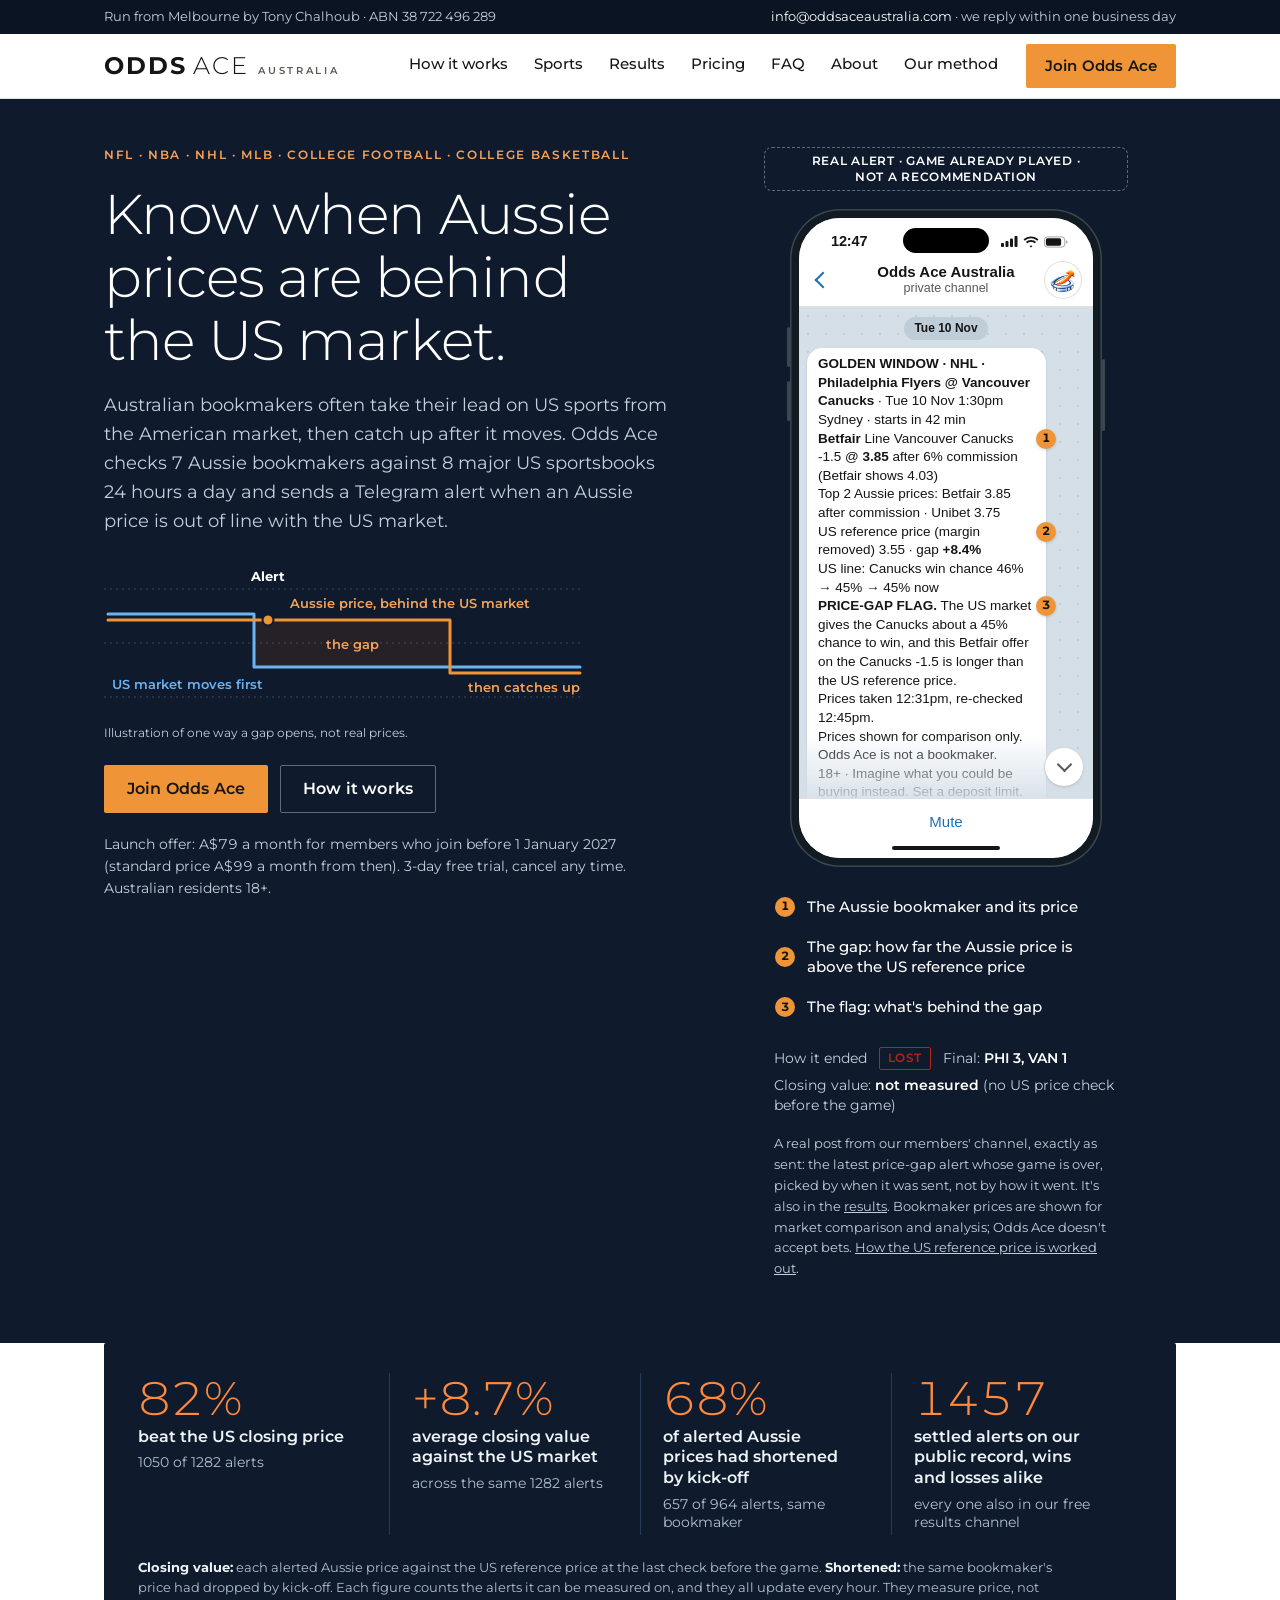
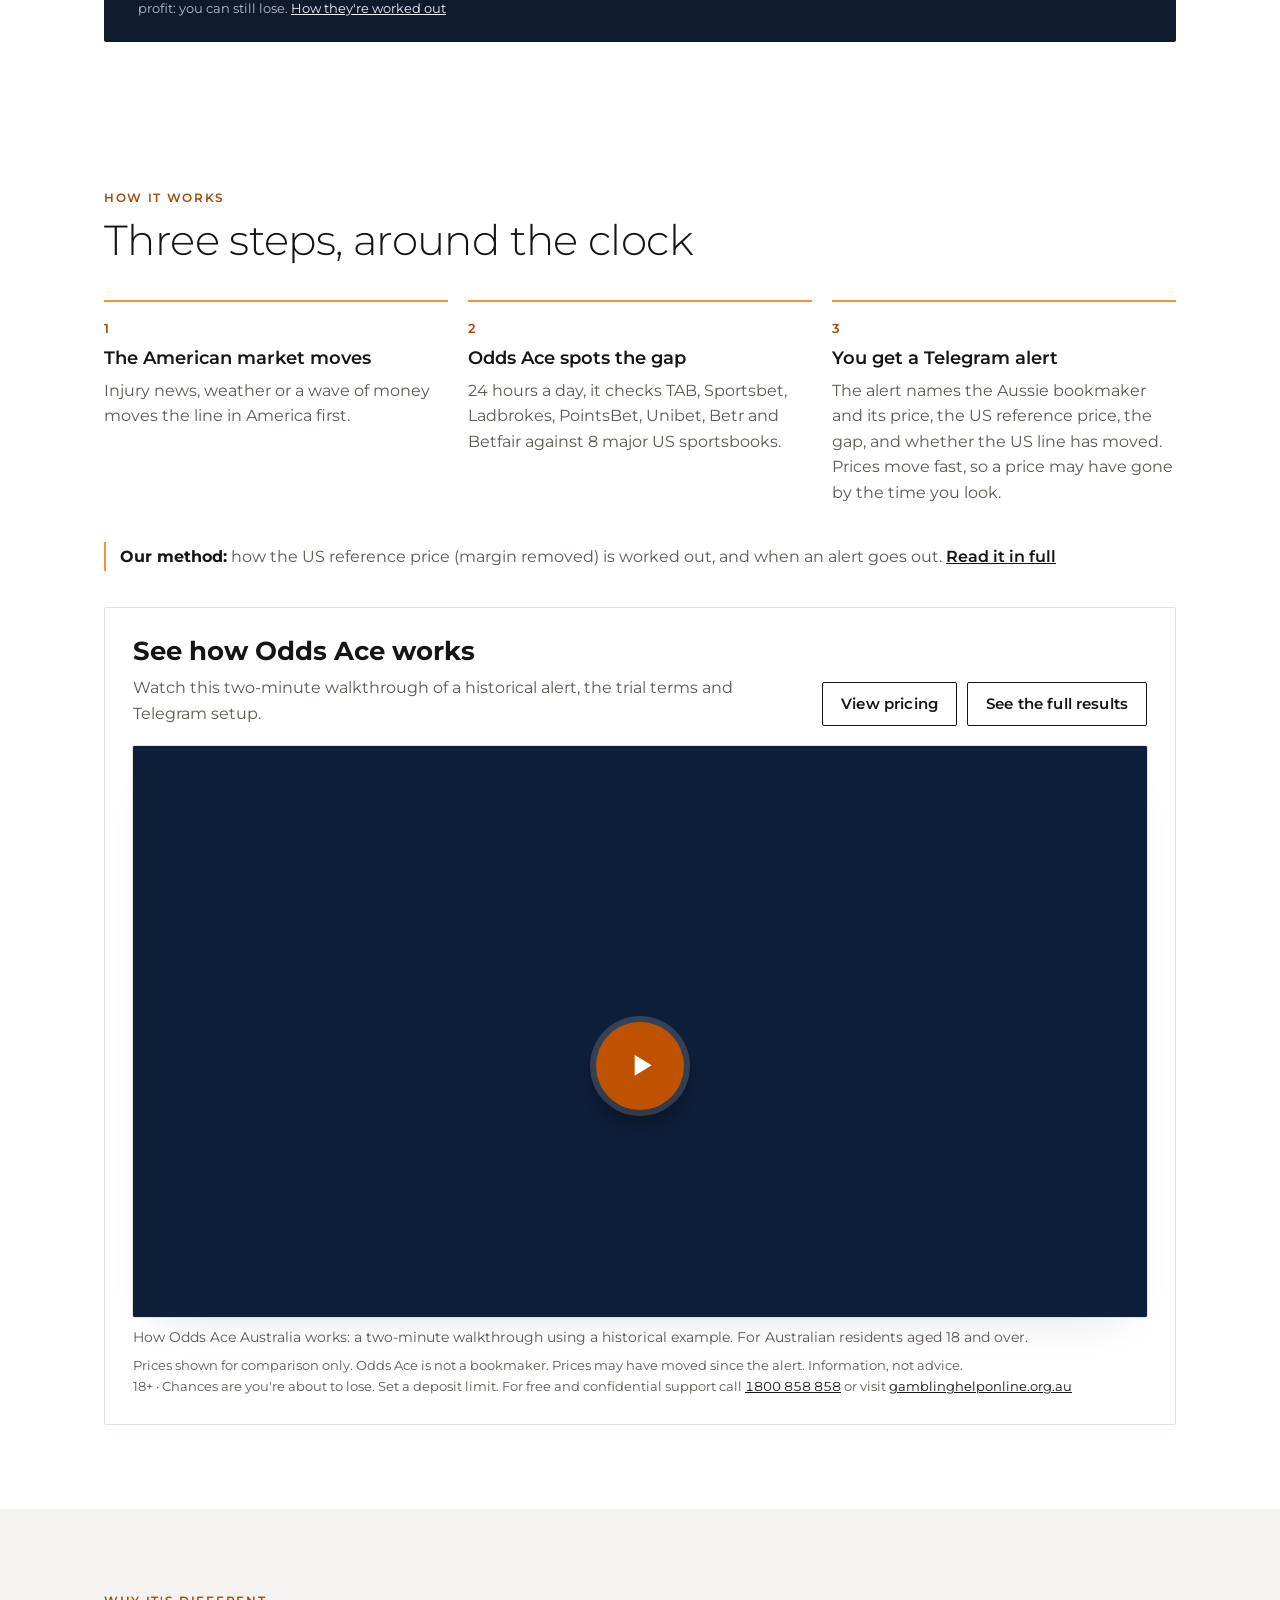
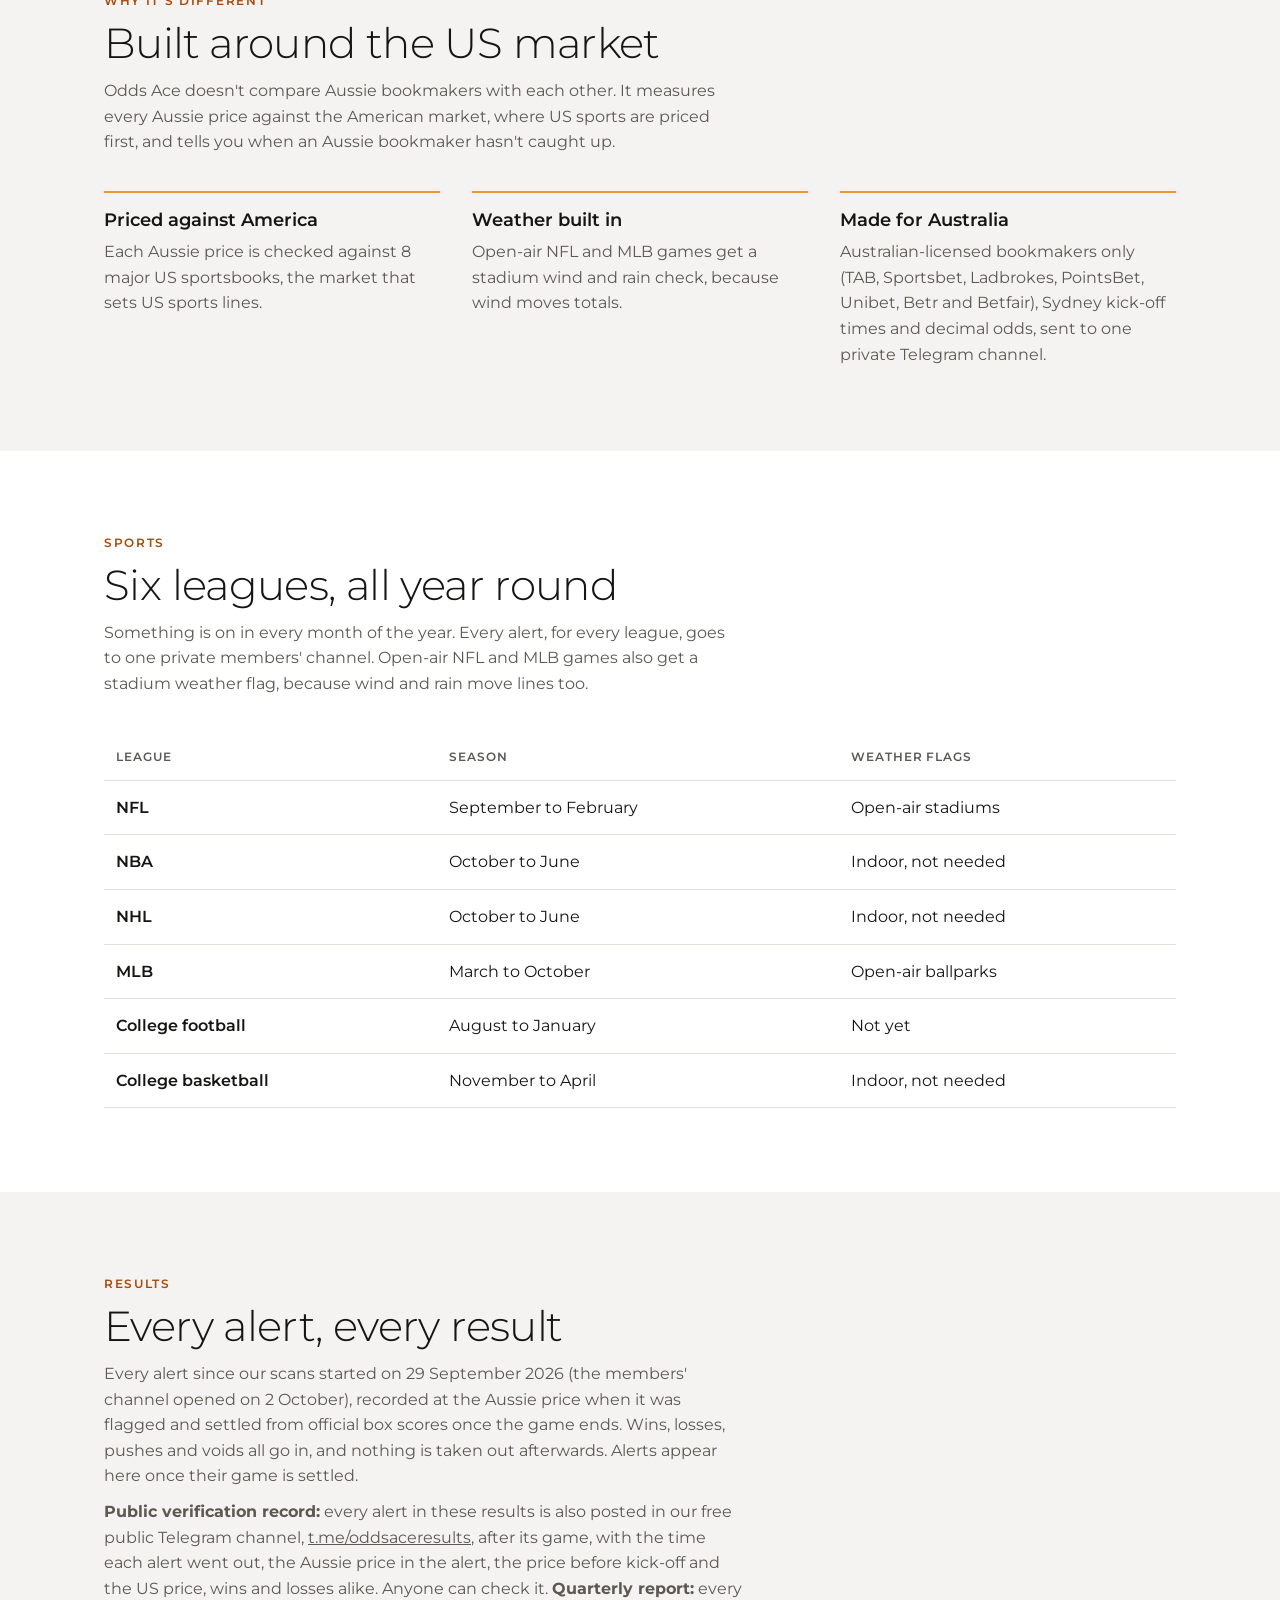
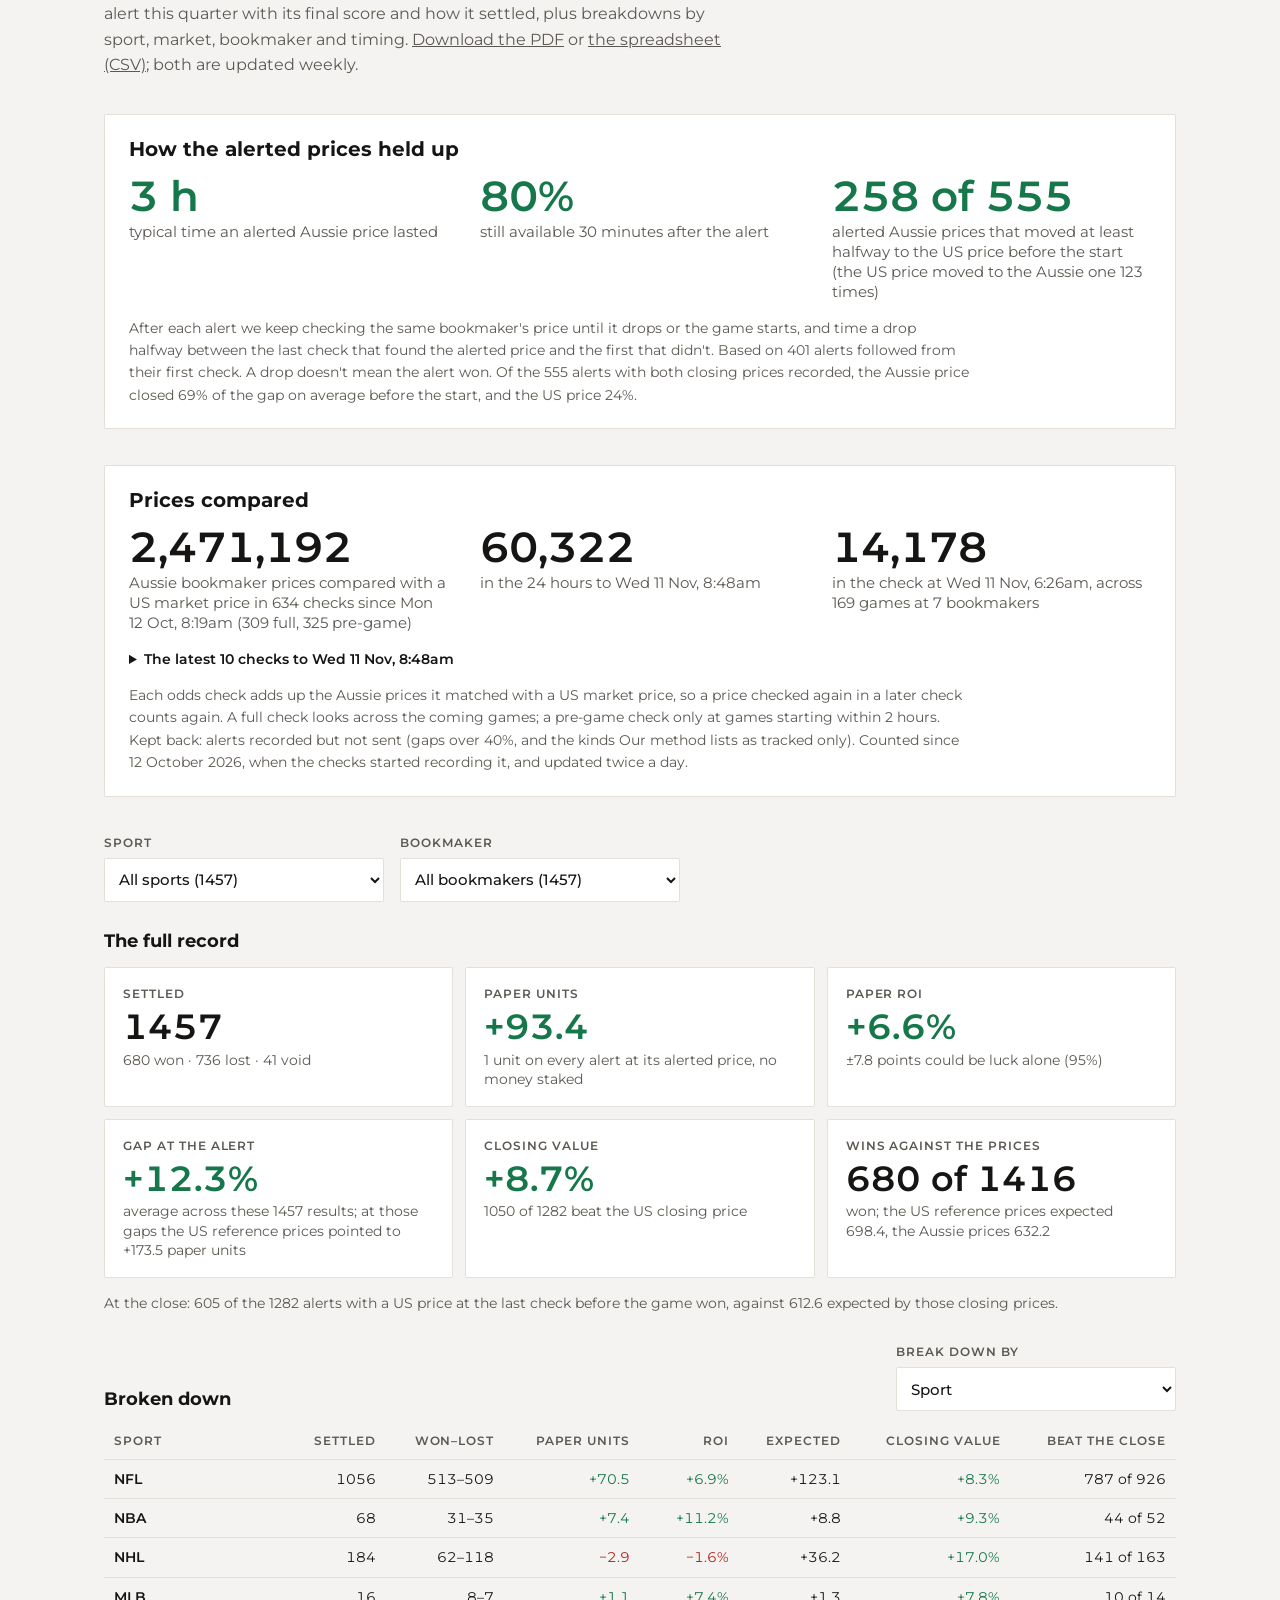
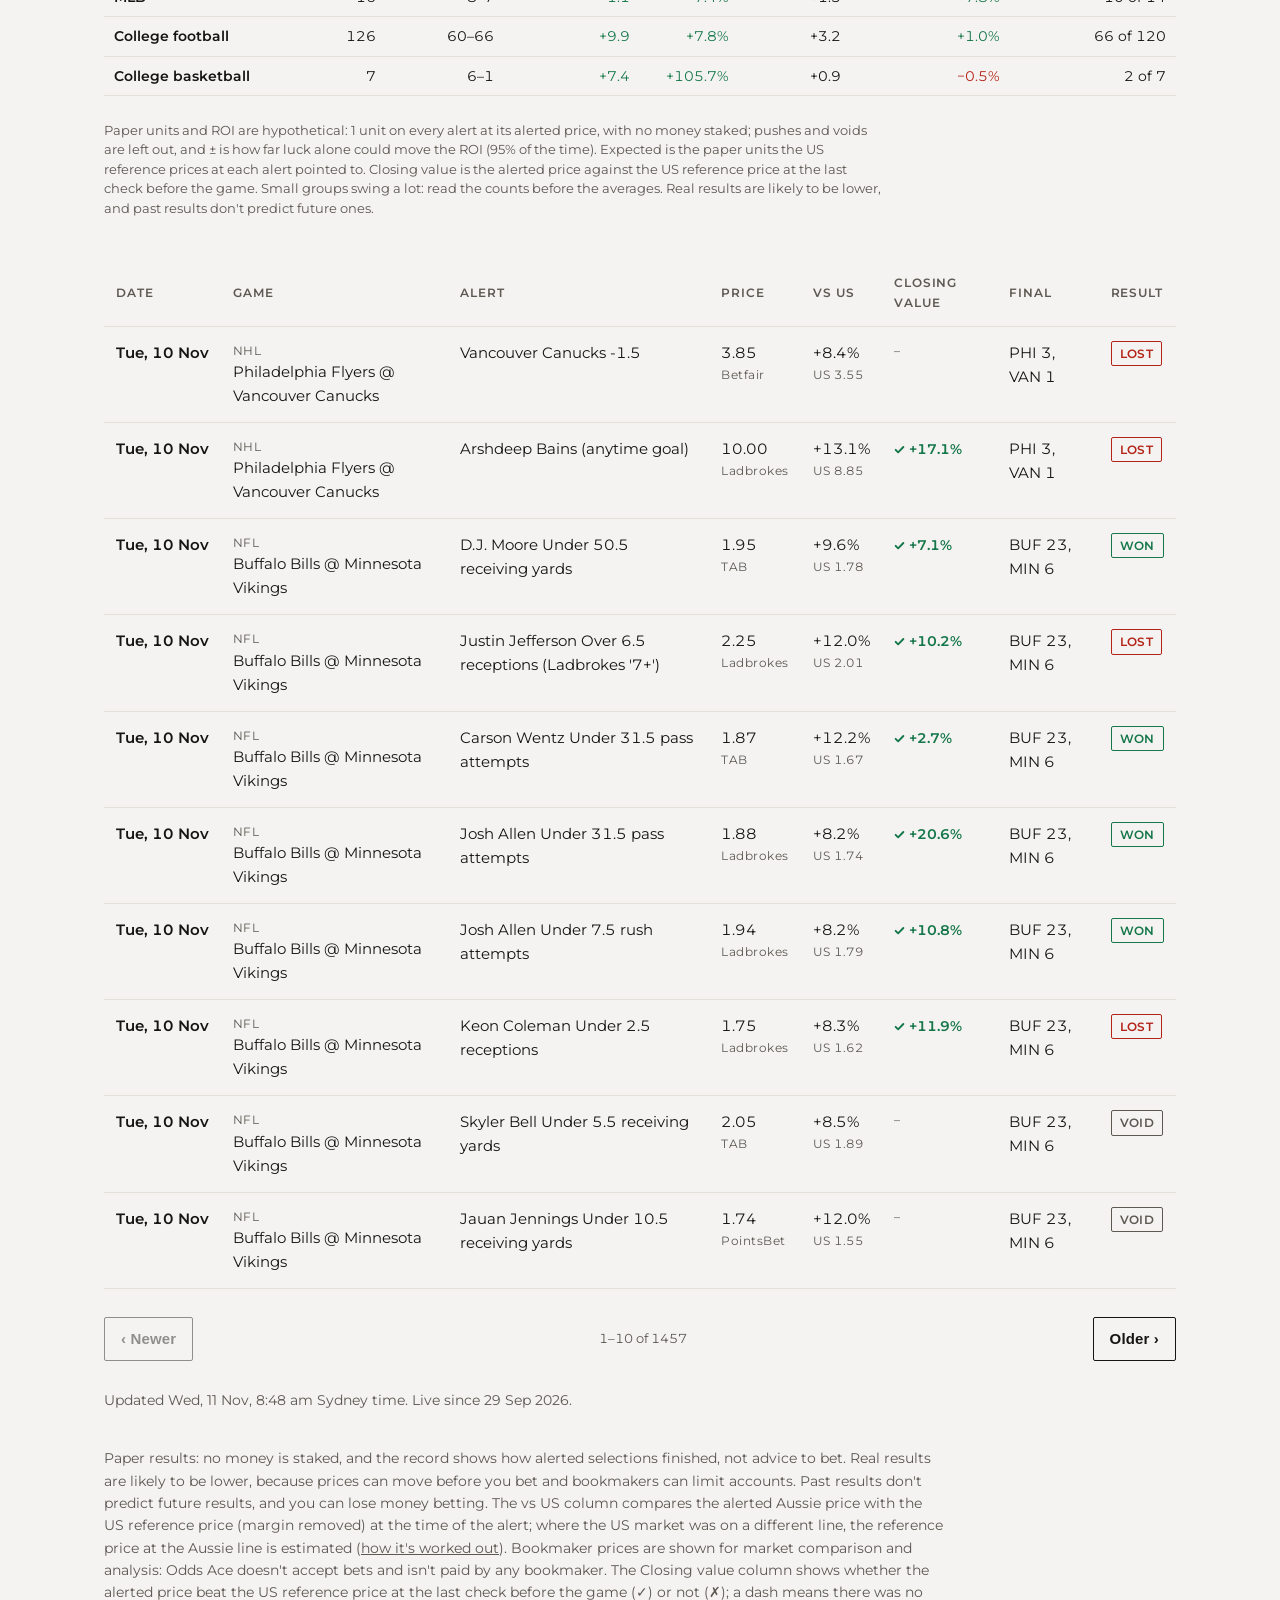
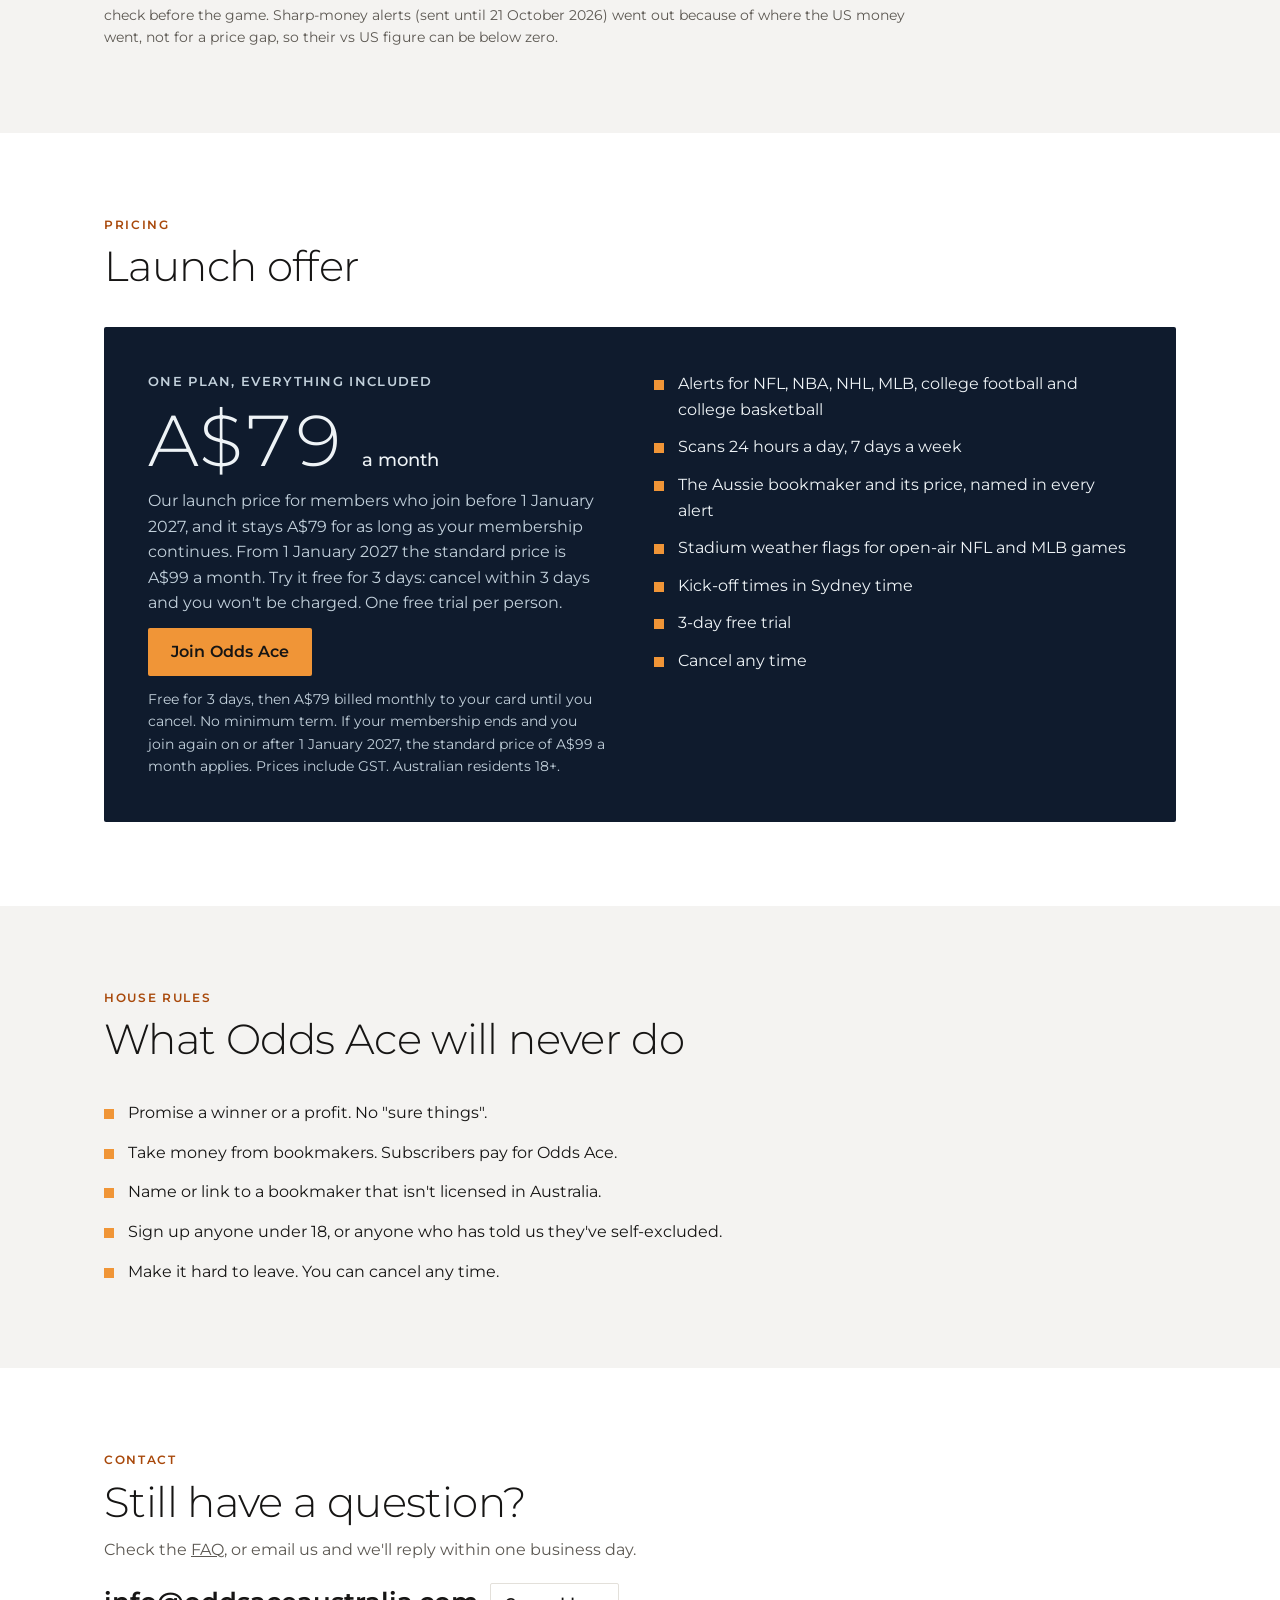
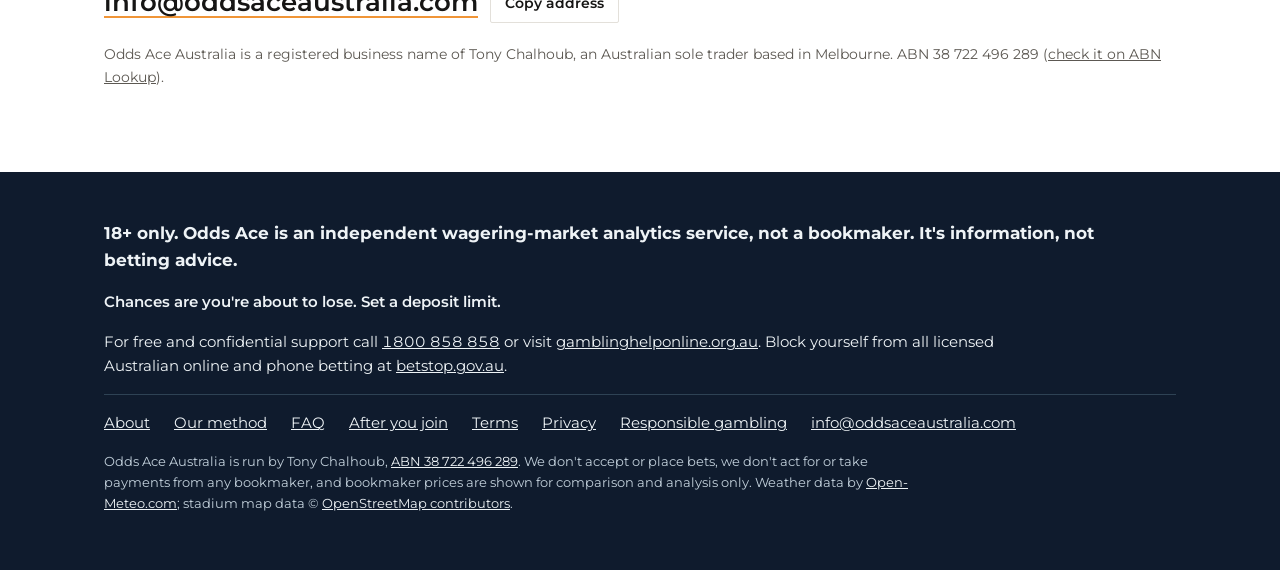
==== commit 58c26966: "New look: Montserrat, navy hero, flat orange buttons, plain wordmark and top bar (owner's pick, 11 N" ====
--- a/site/index.html
+++ b/site/index.html
@@ -1,6 +1,6 @@
 <!doctype html>
 <html lang="en-AU"><head><meta charset="utf-8"><meta name="viewport" content="width=device-width,initial-scale=1,viewport-fit=cover"><title>Odds Ace Australia | US sports price alerts for Aussie punters</title><meta name="description" content="Odds Ace checks 7 Australian bookmakers against 8 major US sportsbooks 24 hours a day and sends a Telegram alert when an Aussie price is out of line with the US market. NFL, NBA, NHL, MLB, college football and basketball. 18+."><link rel="canonical" href="https://oddsaceaustralia.com/"><meta property="og:url" content="https://oddsaceaustralia.com/"><meta property="og:type" content="website"><meta property="og:site_name" content="Odds Ace Australia"><meta property="og:title" content="Odds Ace Australia | US sports price alerts for Aussie punters"><meta property="og:description" content="Odds Ace checks 7 Australian bookmakers against 8 major US sportsbooks 24 hours a day and sends a Telegram alert when an Aussie price is out of line with the US market. NFL, NBA, NHL, MLB, college football and basketball. 18+."><link rel="icon" href="/favicon.ico" sizes="16x16 32x32 48x48"><link rel="icon" type="image/png" sizes="192x192" href="https://oddsaceaustralia.com/logo.png"><link rel="apple-touch-icon" href="/apple-touch-icon.png"><meta property="og:locale" content="en_AU"><meta property="og:image" content="https://oddsaceaustralia.com/og-image.png"><meta property="og:image:width" content="1200"><meta property="og:image:height" content="630"><meta property="og:image:alt" content="Odds Ace Australia: know when Aussie prices are behind the US market."><meta name="twitter:card" content="summary_large_image"><meta name="twitter:site" content="@OddsAceAus"><meta name="twitter:title" content="Odds Ace Australia | US sports price alerts for Aussie punters"><meta name="twitter:description" content="Odds Ace checks 7 Australian bookmakers against 8 major US sportsbooks 24 hours a day and sends a Telegram alert when an Aussie price is out of line with the US market. NFL, NBA, NHL, MLB, college football and basketball. 18+."><meta name="twitter:image" content="https://oddsaceaustralia.com/og-image.png"><meta name="twitter:image:alt" content="Odds Ace Australia: know when Aussie prices are behind the US market."><script type="application/ld+json">{"@context":"https://schema.org","@graph":[{"@type":"WebSite","@id":"https://oddsaceaustralia.com/#website","url":"https://oddsaceaustralia.com/","name":"Odds Ace Australia","inLanguage":"en-AU","publisher":{"@id":"https://oddsaceaustralia.com/#organization"}},{"@type":"Organization","@id":"https://oddsaceaustralia.com/#organization","name":"Odds Ace Australia","url":"https://oddsaceaustralia.com/","description":"Odds Ace checks 7 Australian bookmakers against 8 major US sportsbooks 24 hours a day and sends a Telegram alert when an Aussie price is out of line with the US market. NFL, NBA, NHL, MLB, college football and basketball. 18+.","email":"info@oddsaceaustralia.com","areaServed":"AU","legalName":"Tony Chalhoub trading as Odds Ace Australia","logo":"https://oddsaceaustralia.com/logo.png","image":"https://oddsaceaustralia.com/og-image.png","identifier":{"@type":"PropertyValue","propertyID":"ABN","value":"38 722 496 289"},"address":{"@type":"PostalAddress","addressLocality":"Melbourne","addressRegion":"VIC","addressCountry":"AU"},"sameAs":["https://www.instagram.com/oddsace.australia/","https://x.com/OddsAceAus","https://t.me/oddsaceresults","https://whop.com/oddsaceaustralia/odds-ace-australia-64","https://abr.business.gov.au/ABN/View?abn=38722496289"]},{"@type":"Service","@id":"https://oddsaceaustralia.com/#service","name":"Odds Ace Australia price alerts","serviceType":"Sports betting price-lag alerts (information service)","provider":{"@id":"https://oddsaceaustralia.com/#organization"},"areaServed":"AU","description":"Odds Ace checks 7 Australian bookmakers against 8 major US sportsbooks 24 hours a day and sends a Telegram alert when an Aussie price is out of line with the US market. NFL, NBA, NHL, MLB, college football and basketball. 18+.","audience":{"@type":"PeopleAudience","suggestedMinAge":18,"geographicArea":{"@type":"Country","name":"Australia"}},"offers":[{"@type":"Offer","name":"Launch price","price":"79.00","priceCurrency":"AUD","url":"https://oddsaceaustralia.com/#pricing","description":"A$79 a month including GST for members who join before 1 January 2027, kept for as long as the membership continues. 3-day free trial, cancel any time.","availability":"https://schema.org/InStock","priceValidUntil":"2026-12-31","priceSpecification":{"@type":"UnitPriceSpecification","price":"79.00","priceCurrency":"AUD","billingDuration":1,"unitCode":"MON","valueAddedTaxIncluded":true}},{"@type":"Offer","name":"Standard price from 1 January 2027","price":"99.00","priceCurrency":"AUD","url":"https://oddsaceaustralia.com/#pricing","description":"A$99 a month including GST for new members from 1 January 2027. 3-day free trial, cancel any time.","availability":"https://schema.org/PreOrder","validFrom":"2027-01-01","priceSpecification":{"@type":"UnitPriceSpecification","price":"99.00","priceCurrency":"AUD","billingDuration":1,"unitCode":"MON","valueAddedTaxIncluded":true}}]},{"@type":"FAQPage","@id":"https://oddsaceaustralia.com/#faq","mainEntity":[{"@type":"Question","name":"Is this a tipping service?","acceptedAnswer":{"@type":"Answer","text":"Not in the usual sense. Odds Ace doesn't predict results or promise wins. Each alert flags an Aussie price that hasn't caught up with the US market, and you decide whether to bet."}},{"@type":"Question","name":"Is Odds Ace a bookmaker?","acceptedAnswer":{"@type":"Answer","text":"No. Odds Ace is an independent wagering-market analytics and information service. We don't accept or place bets, hold money or act for any bookmaker, and we don't take commissions, referral fees or any other payments from bookmakers. Bookmaker prices are shown for market comparison and analysis."}},{"@type":"Question","name":"Who runs Odds Ace?","acceptedAnswer":{"@type":"Answer","text":"Tony Chalhoub, an Australian sole trader based in Melbourne. Odds Ace Australia is his registered business name, under ABN 38 722 496 289 (check it on ABN Lookup). Odds Ace isn't affiliated with or paid by any bookmaker: members' subscriptions are the only thing that pays for it. More about us."}},{"@type":"Question","name":"Why do Aussie bookies follow the American market?","acceptedAnswer":{"@type":"Answer","text":"Far more is bet on these sports in America, so prices there move first. Australian bookmakers adjust after them, and for a while some Aussie prices still show the old line."}},{"@type":"Question","name":"What does the gap in an alert mean?","acceptedAnswer":{"@type":"Answer","text":"It shows how much higher the Aussie price is than the US reference price: the US market's price with the bookmakers' margin removed. For example, if the US reference price is 1.65 and an Aussie bookmaker offers 1.80, the gap is +9.1% (1.80 ÷ 1.65 − 1). The bigger the gap, the further the Aussie price is behind the US market. For Betfair, an exchange, we use the price after its commission on winnings (6%), so it's a little lower than the price on Betfair's own screen. It's a price difference, not a profit: prices move fast, and you can still lose."}},{"@type":"Question","name":"How do you work out the US reference price?","acceptedAnswer":{"@type":"Answer","text":"From the live prices at 8 major US sportsbooks. We take each book's margin out of its own prices, then use the median across the books on the same line, with a small correction for NFL player props, where US books price overs a little too short. An alert needs at least 3 US books on that line. If the US line is different from the Aussie one, the price at the Aussie line is estimated with a statistical model, starting from a US line at least 3 books quote. Most alerts need the Aussie price to be at least 12% above the US reference price (8% for unders, and 5% for full-game handicaps and totals on a line the US books also quote); our method lists the other exceptions. The Aussie price is re-checked just before the alert goes out. Read our method in full."}},{"@type":"Question","name":"When does Odds Ace scan?","acceptedAnswer":{"@type":"Answer","text":"Around the clock: 24 hours a day, 7 days a week. When a gap shows up, it's re-checked and then posted in the members' Telegram channel. Prices move fast, so a price may have changed by the time you look."}},{"@type":"Question","name":"How many alerts will I get?","acceptedAnswer":{"@type":"Answer","text":"It depends on which sports are in season and how much the US market is moving. Every alert we've sent is in the results on our home page, with the newest games first, so you can see how many go out. US games run overnight our time, so alerts come at all hours: mute the channel whenever you want a break."}},{"@type":"Question","name":"Which bookmakers do you compare?","acceptedAnswer":{"@type":"Answer","text":"These 7 Australian-licensed bookmakers: TAB, Sportsbet, Ladbrokes, PointsBet, Unibet, Betr and Betfair. We compare them against 8 major American sportsbooks, which we don't name because they aren't licensed in Australia. Odds Ace isn't affiliated with or paid by any bookmaker, and their prices are shown for comparison and analysis only."}},{"@type":"Question","name":"Why don't you check every Australian bookmaker?","acceptedAnswer":{"@type":"Answer","text":"We focus on the 7 Australian-licensed bookmakers above. In our experience, smaller bookmakers tend to move their prices faster, so they rarely stay behind the US market for long."}},{"@type":"Question","name":"Do I need an American betting account?","acceptedAnswer":{"@type":"Answer","text":"No. You bet with your own Australian bookmaker, as you normally would. The American prices are only used as a reference."}},{"@type":"Question","name":"How do alerts arrive?","acceptedAnswer":{"@type":"Answer","text":"In a private Telegram channel for members, Odds Ace Australia, which has every alert. Each alert starts with its sport, so it's easy to skip the ones you don't follow. Turn on notifications if you want each alert straight away, or mute the channel whenever you want a break, such as overnight."}},{"@type":"Question","name":"Can I get alerts for only the sports I follow?","acceptedAnswer":{"@type":"Answer","text":"Not separately: every alert goes to the one members' channel, so everyone gets the same alerts. Each alert starts with its sport (NFL, NHL, college football and so on), so it's easy to skip past the ones you don't follow."}},{"@type":"Question","name":"How do I get into the Telegram channel?","acceptedAnswer":{"@type":"Answer","text":"Within 5 minutes of starting your free trial, we email you a personal invite link. The email comes from info@oddsaceaustralia.com to the address on your Whop account, with the subject \"Welcome to Odds Ace: your Telegram invite\". If it's not in your inbox, check your junk, spam or promotions folder (and mark it \"Not spam\" so our emails reach your inbox), or search your email for \"Odds Ace\"; if it hasn't come within 10 minutes, email us. Open the link in Telegram and tap Request to Join, and you'll be let in automatically within a couple of minutes. The link is just for you and works for one Telegram account, so please don't share it. The same email explains, step by step, how to cancel. If your membership ends, you're taken out of the channel."}},{"@type":"Question","name":"How do I pause or stop alerts?","acceptedAnswer":{"@type":"Answer","text":"To pause, mute the Odds Ace channel in Telegram (tap Mute at the bottom of the channel) and unmute whenever you like. To stop, cancel your membership (see How do I cancel?): no more payments are taken, and you're taken out of the channel at the end of your free trial or paid month. If you want a break from gambling or have self-excluded, cancel straight away in your Whop account and leave the Odds Ace channel in Telegram, which stops the alerts at once, and see Responsible gambling for free support."}},{"@type":"Question","name":"Can bookmakers limit my account?","acceptedAnswer":{"@type":"Answer","text":"Yes. Any Australian bookmaker can limit or close an account at any time, including one that keeps taking prices it later moves, and it can void a bet at a price it treats as an obvious error, even after accepting it. Odds Ace can't stop that or promise it won't happen, but a few habits help: Use one fixed stake you can afford, and set a deposit limit with each bookmaker. Don't chase a price. If it has moved by the time you get there, let it go. Exchanges work differently. On the Betfair Exchange you bet against other punters, not the bookmaker, and Betfair takes a commission on winnings. Bet only from your own account. Using someone else's account, opening a second one or betting for anyone else is against bookmakers' terms, and they can void those bets. Know the warning sign. If a limit tempts you to bet more somewhere else, take a break. BetStop excludes you from every licensed Australian online and phone betting provider, and free, confidential support is on 1800 858 858."}},{"@type":"Question","name":"What is the launch offer?","acceptedAnswer":{"@type":"Answer","text":"Members who join before 1 January 2027 pay the launch price of A$79 a month, and keep it for as long as their membership continues. From 1 January 2027, new members pay the standard price of A$99 a month. If your membership ends and you join again on or after 1 January 2027, the standard price applies. Both prices include GST."}},{"@type":"Question","name":"Is my payment secure?","acceptedAnswer":{"@type":"Answer","text":"Payments go through Whop's secure checkout. We never see or store your full card number, and you can cancel online at any time."}},{"@type":"Question","name":"Can I get a refund?","acceptedAnswer":{"@type":"Answer","text":"Cancel during your 3-day free trial and you won't be charged at all. After that, each payment covers a month and we don't refund part months: when you cancel, your access runs to the end of the month you've paid for. The exceptions are when we end your membership and you're not at fault, or when you cancel because we've cut back the service or changed our Terms in a material way. Your rights under the Australian Consumer Law always apply: see clauses 5 and 10 of our Terms."}},{"@type":"Question","name":"How do I cancel?","acceptedAnswer":{"@type":"Answer","text":"Any time, online: sign in at whop.com, open Profile, then Orders, choose Odds Ace and select Cancel membership. Cancelling is self-serve: we don't cancel memberships by email. Access runs to the end of the month you've paid for. Cancel during your 3-day free trial and you won't be charged at all."}}]}]}</script><style>:root{color-scheme:light;box-sizing:border-box;padding-top:env(safe-area-inset-top,0px);padding-bottom:env(safe-area-inset-bottom,0px)}html{scroll-padding-top:env(safe-area-inset-top,0px)}body{margin:0;padding:0;font:14px -apple-system,BlinkMacSystemFont,sans-serif;background:#faf9f5;color:#141413}img{max-width:100%}[hidden]:not([hidden=until-found i]){display:none!important}</style>
-<link rel="stylesheet" href="https://fonts.googleapis.com/css2?family=Big+Shoulders+Display:wght@700;800&family=IBM+Plex+Mono:wght@400;500;600&family=Libre+Franklin:wght@400;500;600;700&display=swap">
+<link rel="stylesheet" href="https://fonts.googleapis.com/css2?family=Montserrat:wght@300;400;500;600;700&display=swap">
 <style id="site-style">
 /* Layout: single-column marketing page, 1120px max, with the Terms, Privacy and Responsible gambling pages as views of the same page; the hero pairs the pitch with a phone showing example posts from the Telegram channel; a numbers strip, then sections alternating plain and banded; one dark panel for the price */
 :root{
@@ -594,10 +594,107 @@
 .pc-checks[open] summary{margin-bottom:8px}
 .pc-table{min-width:620px}
 @media (max-width:560px){.rx-tile{padding:12px 14px}.rx-tile-n{font-size:1.75rem}.rx-tile-s{font-size:13px}.rx-groups-head .rx-by{flex-basis:100%}}
+
+/* Version 70 (11 Nov 2026): the new look, after the owner's pick (board D). Montserrat, a navy hero and price band, flat
+   orange buttons with dark text, square corners and no shadows, light headings, a plain wordmark, a top bar with who runs
+   it and how to reach them, and a plain results table. Same layout, same data hooks. */
+:root{
+  --bg:#FFFFFF;--surface:#FFFFFF;--band:#F4F3F1;--ink:#161514;--muted:#5C5852;--line:#E3E0DA;
+  --accent:#F09537;--accent-ink:#A8480A;--on-accent:#161514;--panel:#0F1B2D;--board:#0F1B2D;--board-line:#2A3A52;
+  --lit:#FCE9D6;--glass:rgba(255,255,255,.94);--rail:transparent;--rail-line:transparent;--rail-hover:#F4F3F1;--rail-on:#161514;--on-rail-on:#FFFFFF;
+  --gridline:transparent;--glow:transparent;--lift:none;--r-btn:2px;--r-card:2px;--r-panel:2px;--topbar:#0A1422;
+  --display:'Montserrat','Helvetica Neue',Arial,sans-serif;--body:'Montserrat','Helvetica Neue',Arial,sans-serif;--mono:'Montserrat','Helvetica Neue',Arial,sans-serif;
+}
+body{font-size:16px;line-height:1.6}
+.num,.clv,.stat-n,.kpi-n,.plan-big,.speed-n,.rx-tile-n,.tally-n,td,th{font-variant-numeric:tabular-nums}
+/* Top bar and wordmark */
+.topbar{background:var(--topbar);color:#C5CEDA;font-size:12.5px;line-height:1.4}
+.topbar .wrap{display:flex;flex-wrap:wrap;justify-content:space-between;gap:2px 24px;padding-block:8px}
+.topbar a{color:#fff;text-decoration:none}
+.topbar a:hover{color:#F5A35A}
+@media (max-width:640px){.topbar .wrap{flex-direction:column;gap:0;padding-block:6px;font-size:11.5px}.topbar-r{display:none}}@media (max-width:420px){.topbar-abn{display:none}}
+.wm{display:flex;align-items:baseline;gap:6px;color:var(--ink);line-height:1}
+.wm-a{font-weight:700;font-size:24px;letter-spacing:.08em}
+.wm-b{font-weight:300;font-size:24px;letter-spacing:.08em}
+.wm-c{font-weight:600;font-size:9.5px;letter-spacing:.28em;color:var(--muted);margin-left:4px}
+@media (max-width:480px){.wm-a,.wm-b{font-size:20px}.wm-c{display:none}}
+.brand:hover .wm{color:var(--ink)}
+/* Header: plain links, the current one underlined in orange */
+.site-head{background:var(--glass);border-bottom:1px solid var(--line)}
+.site-head.is-scrolled{box-shadow:none}
+.nav-rail{border:0;background:none;box-shadow:none;padding:0;gap:2px}
+.nav-rail a{border-radius:0;min-height:44px;padding:0 12px;font-weight:500;font-size:14.5px;border-bottom:2px solid transparent}
+.nav-rail a:hover{background:none;border-bottom-color:var(--line)}
+.nav-rail a.is-current,.nav-rail a.is-current:hover{background:none;color:var(--ink);border-bottom-color:var(--accent)}
+/* Buttons: flat orange, dark text */
+.btn{font-weight:600;letter-spacing:.01em}
+.btn-primary,:root:not([data-theme="light"]) .btn-primary,:root[data-theme="dark"] .btn-primary{background:var(--accent);color:var(--on-accent);box-shadow:none}
+.btn-primary:hover,:root:not([data-theme="light"]) .btn-primary:hover,:root[data-theme="dark"] .btn-primary:hover{background:#F5A35A;color:var(--on-accent);transform:none;box-shadow:none}
+.btn-ghost{background:transparent;border-color:var(--ink)}
+.btn-ghost:hover{background:var(--band);border-color:var(--ink)}
+/* Headings: light weight, sentence case */
+.h-section,.hero h1,.doc h1,.join h2{font-weight:300;text-transform:none;letter-spacing:-.015em;text-wrap:balance}
+.h-section{font-size:clamp(1.9rem,3.6vw,2.6rem);line-height:1.15}
+.hero h1{font-size:clamp(2.1rem,4.6vw,3.5rem);line-height:1.12}
+.doc h1{font-size:clamp(2rem,5vw,3rem);line-height:1.12}
+.join h2{font-size:1.7rem;line-height:1.15}
+.eyebrow{font-family:var(--body);font-size:12px;font-weight:600;letter-spacing:.14em;text-transform:uppercase;color:var(--accent-ink)}
+.eyebrow::before{display:none}
+.hero .eyebrow{font-size:12px;color:#F5A35A}
+.steps h3,.faq h3,.points h3{font-weight:600;font-size:18px}
+.lede{font-size:18px}
+/* Hero: navy, no grid or glow */
+.hero{background:#0F1B2D;color:#fff}
+.hero::before,.hero::after{display:none}
+.hero-copy{--ink:#FFFFFF;--muted:#C5CEDA;--line:#3A4A60;--accent-ink:#F5A35A;--bg:#0F1B2D;--us:#6AB3F3}
+.hero .btn-ghost{background:transparent;border-color:#5B6B82;color:#fff}
+.hero .btn-ghost:hover{background:rgba(255,255,255,.08);border-color:#fff;color:#fff}
+.hero .tgx-label,.hero .tgx-keys,.hero .tgx-outcome,.hero .tg-note{--ink:#FFFFFF;--muted:#C5CEDA;--surface:rgba(255,255,255,.08);--line:#3A4A60}
+.hero .tgx-label{border-color:#5B6B82}
+.hero .tgx-device{box-shadow:inset 0 0 0 1.5px var(--device-ring)}
+.hero .tgx-stage::before{display:none}
+.hero a:hover{color:#F5A35A}
+.hero .wrap{align-items:flex-start}
+.hero .btn-primary:hover{color:var(--on-accent)}
+/* Numbers board: flat navy, light figures */
+.proof-board{border-radius:2px;box-shadow:none}
+.proof-board::before{display:none}
+.kpi-n{font-weight:300;font-size:clamp(2.1rem,3.7vw,3.1rem)}
+.stat-n{font-weight:300}
+.proof-facts .stat-n{font-weight:400}
+.kpi-l{font-weight:600}
+/* Sections: orange top rules, no cards */
+.steps li,.band .steps li{background:none;border:0;border-top:2px solid var(--accent);border-radius:0;box-shadow:none;padding:16px 0 0}
+.steps li:not(:last-child)::after{display:none}
+.step-n{width:auto;height:auto;border-radius:0;background:none;color:var(--accent-ink);font-size:13px;font-weight:600;letter-spacing:.1em;justify-content:flex-start}
+.points li{border-top:2px solid var(--accent);border-top-width:2px;padding-top:16px}
+.method-line{border-radius:0;background:none;border-left:2px solid var(--accent);padding:2px 0 2px 14px}
+.speed{border-radius:2px;box-shadow:none;border-left:1px solid var(--line)}
+.speed::before{display:none}
+.speed-n{font-weight:600}
+.rx-tile,.rx-chart,.rx-body .tally{border-radius:2px}
+.rx-tile-n,.tally-n{font-weight:600}
+.rx-select,.copy-btn,.doc .notice,.join,.join-statement,.toast,.vid,.vid-frame{border-radius:2px}
+.pill,.sharp-tag{border-radius:2px}
+th{font-family:var(--body);font-weight:600;letter-spacing:.08em}
+.results-table td:first-child,td:first-child{font-weight:600}
+/* Price band */
+.plan{background:var(--panel);border-radius:2px;box-shadow:none}
+.plan-big{font-weight:300}
+.plan-label{font-family:var(--body)}
+.tick{border-radius:0;width:10px;height:10px;margin-top:9px;background:var(--accent)}
+.site-foot{border-top:0}
+.join::backdrop{-webkit-backdrop-filter:none;backdrop-filter:none}
+.contact-email{font-family:var(--body);font-weight:600}
+/* Dark mode keeps the same shapes on dark grounds */
+@media (prefers-color-scheme: dark){:root:not([data-theme="light"]){--glass:rgba(11,22,33,.92);--topbar:#060D16;--rail-hover:#1B3044;--rail-on:#E6EDF2;--on-rail-on:#0B1621;--on-accent:#161514}
+  :root:not([data-theme="light"]) .wm{color:#E6EDF2}:root:not([data-theme="light"]) .nav-rail a.is-current{color:#E6EDF2}:root:not([data-theme="light"]) .btn-ghost{border-color:#5B6B82}}
+:root[data-theme="dark"]{--glass:rgba(11,22,33,.92);--topbar:#060D16;--rail-hover:#1B3044;--rail-on:#E6EDF2;--on-rail-on:#0B1621;--on-accent:#161514}
+:root[data-theme="dark"] .wm{color:#E6EDF2}:root[data-theme="dark"] .nav-rail a.is-current{color:#E6EDF2}:root[data-theme="dark"] .btn-ghost{border-color:#5B6B82}
 </style></head><body>
-<div id="site"><header class="site-head"><div class="wrap"><a class="brand" href="#top" aria-label="Odds Ace Australia home"><img class="brand-wordmark wm-light has-dark" src="[data-uri]" alt=""><img class="brand-wordmark wm-dark" src="[data-uri]" alt=""></a><nav class="nav" aria-label="Main"><div class="nav-rail"><a href="#how" data-nav="how"><span>How it works</span></a><a href="#sports" data-nav="sports"><span>Sports</span></a><a href="#results" data-nav="results"><span>Results</span></a><a href="#pricing" data-nav="pricing"><span>Pricing</span></a><a href="#faq" data-nav="faq"><span>FAQ</span></a><a href="#about" data-nav="about"><span>About</span></a><a href="#method" data-nav="method"><span>Our method</span></a></div></nav><div class="head-cta"><a class="btn btn-primary js-start" href="#pricing"><span>Join Odds Ace</span></a></div></div></header><main id="top"><div class="view" data-view="home"><section class="hero"><div class="wrap"><div class="hero-copy"><p class="eyebrow">NFL · NBA · NHL · MLB · College football · College basketball</p><h1>Know when Aussie prices are behind the US market.</h1><p class="lede">Australian bookmakers often take their lead on US sports from the American market, then catch up after it moves. Odds Ace checks 7 Aussie bookmakers against 8 major US sportsbooks 24 hours a day and sends a Telegram alert when an Aussie price is out of line with the US market.</p><figure class="lag is-play" role="img" aria-label="Illustration of one way a gap opens, not real prices: the US market price drops first; the Aussie price stays where it was for a while, leaving a gap, then catches up. Odds Ace sends its alert during the gap."><svg class="lag-svg" viewBox="0 0 480 160" aria-hidden="true" focusable="false"><g class="lag-grid"><line x1="0" y1="30" x2="480" y2="30"/><line x1="0" y1="84" x2="480" y2="84"/><line x1="0" y1="138" x2="480" y2="138"/></g><rect class="lag-gap" x="150" y="61" width="196" height="47" rx="2"/><path class="lag-us" pathLength="1" d="M4 55H150V108H476"/><path class="lag-au" pathLength="1" d="M4 61H346V114H476"/><circle class="lag-ping" cx="164" cy="61" r="6"/><circle class="lag-dot" cx="164" cy="61" r="5.5"/><text class="lag-t lag-t-alert" x="164" y="22" text-anchor="middle">Alert</text><text class="lag-t lag-t-au" x="186" y="49">Aussie price, behind the US market</text><text class="lag-t lag-t-gap" x="248" y="90" text-anchor="middle">the gap</text><text class="lag-t lag-t-us" x="8" y="130">US market moves first</text><text class="lag-t lag-t-catch" x="476" y="133" text-anchor="end">then catches up</text></svg><figcaption class="lag-cap">Illustration of one way a gap opens, not real prices.</figcaption></figure><div class="cta-row"><a class="btn btn-primary js-start" href="#pricing"><span>Join Odds Ace</span></a><a class="btn btn-ghost" href="#how"><span>How it works</span></a></div><p class="fine">Launch offer: <span class="num">A$79</span> a month for members who join before 1 January 2027 (standard price <span class="num">A$99</span> a month from then). 3-day free trial, cancel any time. Australian residents 18+.</p></div><figure class="tg tgx tgx-real" id="phone" aria-label="A real price-gap alert from the Odds Ace members' channel: the latest whose game is over"><p class="tgx-label"><span class="nowrap">Real alert</span> · <span class="nowrap">game already played</span> · <span class="nowrap">not a recommendation</span></p><div class="tgx-stage"><div class="tgx-device"><div class="tgx-screen"><div class="tgx-status" aria-hidden="true"><span class="tgx-clock"><span>10:00</span></span><span class="tgx-island"></span><span class="tgx-icons"><svg viewBox="0 0 17 11" width="17" height="11"><rect x="0" y="7" width="3" height="4" rx="1"/><rect x="4.5" y="5" width="3" height="6" rx="1"/><rect x="9" y="2.5" width="3" height="8.5" rx="1"/><rect x="13.5" y="0" width="3" height="11" rx="1"/></svg><svg viewBox="0 0 16 12" width="16" height="12"><path d="M8 2.3c2.4 0 4.6.9 6.2 2.5l1.3-1.3C13.5 1.5 10.9.4 8 .4S2.5 1.5.5 3.5l1.3 1.3C3.4 3.2 5.6 2.3 8 2.3zm0 3.6c1.4 0 2.7.5 3.7 1.4l1.3-1.3C11.7 4.8 9.9 4.1 8 4.1s-3.7.7-5 1.9l1.3 1.3c1-.9 2.3-1.4 3.7-1.4zM8 9.5c.6 0 1.1.2 1.5.6L8 11.6l-1.5-1.5c.4-.4.9-.6 1.5-.6z"/></svg><svg viewBox="0 0 27 12" width="25" height="12"><rect x=".5" y=".5" width="22" height="11" rx="3.2" fill="none" stroke="currentColor" opacity=".4"/><rect x="2" y="2" width="16.5" height="8" rx="1.8"/><path d="M24 4.2v3.6c.8-.3 1.4-1 1.4-1.8s-.6-1.5-1.4-1.8z" opacity=".45"/></svg></span></div><div class="tgx-head"><span class="tgx-back" aria-hidden="true"></span><span class="tg-who"><span class="tg-name">Odds Ace Australia</span><span class="tg-status">private channel</span></span><img class="tg-avatar" src="[data-uri]" alt="" width="36" height="36"></div><div class="tgx-chat"><div class="tg-feed" tabindex="0" role="region" aria-label="Price gap alert"><span class="tg-day">Wed 4 Nov</span><div class="tg-msg"><div class="tg-text"><span class="tg-line"><b>NHL · Detroit Red Wings @ Tampa Bay Lightning</b> · Wed 4 Nov 11:00am Sydney · starts in 59 min</span><span class="tgx-keyed" data-key="1"><span class="tg-line"><b>PointsBet</b> Player assists - Moritz Seider Under 0.5 @ <b>1.87</b></span><span class="tgx-pin" aria-hidden="true">1</span></span><span class="tgx-keyed" data-key="2"><span class="tg-line">US reference price (margin removed) 1.71 · gap <b>+9.1%</b></span><span class="tgx-pin" aria-hidden="true">2</span></span><span class="tg-line">US line: no move recorded</span><span class="tgx-keyed" data-key="3"><span class="tg-line"><b>PRICE-GAP FLAG.</b> The US market is on Seider's 0.5 line with no move in the last 72 hours, and PointsBet has the same line at a longer Under price.</span><span class="tgx-pin" aria-hidden="true">3</span></span><span class="tg-line">Prices taken 9:50am, re-checked 9:58am.</span><span class="tg-line">Prices shown for comparison only. Odds Ace is not a bookmaker.</span><span class="tg-line">18+ · What's gambling really costing you? Set a deposit limit. For free and confidential support call 1800 858 858 or visit <span class="tgx-url">gamblinghelponline.org.au</span></span></div><span class="tg-time">10:00 am</span></div></div><button type="button" class="tgx-more" aria-label="Show the rest of the post" hidden></button></div><div class="tgx-foot" aria-hidden="true"><span>Mute</span></div></div></div><ol class="tgx-keys" aria-label="What the numbers on the alert point at"><li><button type="button" class="tgx-key" data-key="1" aria-pressed="false"><span class="tgx-pin" aria-hidden="true">1</span>The Aussie bookmaker and its price</button></li><li><button type="button" class="tgx-key" data-key="2" aria-pressed="false"><span class="tgx-pin" aria-hidden="true">2</span>The gap: how far the Aussie price is above the US reference price</button></li><li><button type="button" class="tgx-key" data-key="3" aria-pressed="false"><span class="tgx-pin" aria-hidden="true">3</span>The flag: what's behind the gap</button></li></ol><p class="tgx-outcome"><span>How it ended</span><span class="pill pill-won">Won</span><span>Final: <b>TB 4, DET 2</b></span><span>Closing value: <span class="clv clv-up"><span class="clv-i" aria-hidden="true">✓</span><span class="vh">Beat the US close:</span> +9.1%</span></span></p></div><figcaption class="tg-note">A real post from our members' channel, exactly as sent: the latest price-gap alert whose game is over, picked by when it was sent, not by how it went. It's also in the <a href="#results">results</a>. Bookmaker prices are shown for market comparison and analysis; Odds Ace doesn't accept bets. <a href="#method">How the US reference price is worked out</a>.</figcaption></figure></div></section><section class="stats-band proof" id="numbers" aria-label="Odds Ace in numbers"><div class="wrap"><div class="proof-board"><ol class="proof-kpis" aria-label="How the alerted prices held up"><li class="kpi"><span class="kpi-n">80%</span><span class="kpi-l">beat the US closing price</span><span class="kpi-s">862 of 1075 alerts</span></li><li class="kpi"><span class="kpi-n">+8.3%</span><span class="kpi-l">average closing value against the US market</span><span class="kpi-s">across the same 1075 alerts</span></li><li class="kpi"><span class="kpi-n">68%</span><span class="kpi-l">of alerted Aussie prices had shortened by kick-off</span><span class="kpi-s">559 of 820 alerts, same bookmaker</span></li><li class="kpi"><span class="kpi-n">1211</span><span class="kpi-l">settled alerts on our public record, wins and losses alike</span><span class="kpi-s">every one also in our free results channel</span></li></ol><p class="stats-note"><b>Closing value:</b> each alerted Aussie price against the US reference price at the last check before the game. <b>Shortened:</b> the same bookmaker's price had dropped by kick-off. Each figure counts the alerts it can be measured on, and they all update every hour. They measure price, not profit: you can still lose. <a href="#method">How they're worked out</a></p></div></div></section><section class="section" id="how"><div class="wrap"><div class="head"><p class="eyebrow">How it works</p><h2 class="h-section">Three steps, around the clock</h2></div><ol class="steps"><li><span class="step-n">1</span><h3>The American market moves</h3><p>Injury news, weather or a wave of money moves the line in America first.</p></li><li><span class="step-n">2</span><h3>Odds Ace spots the gap</h3><p>24 hours a day, it checks TAB, Sportsbet, Ladbrokes, PointsBet, Unibet, Betr and Betfair against 8 major US sportsbooks.</p></li><li><span class="step-n">3</span><h3>You get a Telegram alert</h3><p>The alert names the Aussie bookmaker and its price, the US reference price, the gap, and whether the US line has moved. Prices move fast, so a price may have gone by the time you look.</p></li></ol><p class="method-line"><b>Our method:</b> how the US reference price (margin removed) is worked out, and when an alert goes out. <a href="#method">Read it in full</a></p><div class="vid" id="walkthrough" data-base="/"><div class="vid-copy"><h3 class="vid-title">See how Odds Ace works</h3><p class="vid-text">Watch this two-minute walkthrough of a historical alert, the trial terms and Telegram setup.</p></div><p class="vid-links"><a class="btn btn-ghost" href="#pricing"><span>View pricing</span></a><a class="btn btn-ghost" href="#results"><span>See the full results</span></a></p><figure class="vid-fig"><div class="vid-frame"><video class="vid-player" controls playsinline preload="metadata" width="1280" height="720" poster="/video/how-odds-ace-works-v1-t2.jpg" data-cut="video/how-odds-ace-works-v1-t2.mp4" aria-describedby="walkthrough-cap"><source src="/video/how-odds-ace-works-v1-t2.mp4" type="video/mp4"><track kind="captions" srclang="en" label="English" src="/video/how-odds-ace-works-v1.vtt"><p class="vid-none">This browser can't play the video.</p></video><button type="button" class="vid-play" hidden aria-label="Play the video: See how Odds Ace works"><svg viewBox="0 0 24 24" aria-hidden="true" focusable="false"><path d="M8.5 5.6v12.8L19 12z"/></svg></button></div><figcaption class="vid-cap" id="walkthrough-cap">How Odds Ace Australia works: a two-minute walkthrough using a historical example. For Australian residents aged 18 and over.</figcaption><div class="vid-fine"><p>Prices shown for comparison only. Odds Ace is not a bookmaker. Prices may have moved since the alert. Information, not advice.</p><p>18+ · <span class="js-vtag">Imagine what you could be buying instead.</span><span class="js-vtagnote"> Set a deposit limit.</span> <span>For free and confidential support call <span class="num"><a href="tel:1800858858">1800 858 858</a></span> or visit <a href="https://www.gamblinghelponline.org.au" target="_blank" rel="noopener">gamblinghelponline.org.au</a></span></p></div></figure></div></div></section><section class="section band" id="why"><div class="wrap"><div class="head"><p class="eyebrow">Why it's different</p><h2 class="h-section">Built around the US market</h2><p class="intro">Odds Ace doesn't compare Aussie bookmakers with each other. It measures every Aussie price against the American market, where US sports are priced first, and tells you when an Aussie bookmaker hasn't caught up.</p></div><ul class="points"><li><h3>Priced against America</h3><p>Each Aussie price is checked against 8 major US sportsbooks, the market that sets US sports lines.</p></li><li><h3>Weather built in</h3><p>Open-air NFL and MLB games get a stadium wind and rain check, because wind moves totals.</p></li><li><h3>Made for Australia</h3><p>Australian-licensed bookmakers only (TAB, Sportsbet, Ladbrokes, PointsBet, Unibet, Betr and Betfair), Sydney kick-off times and decimal odds, sent to one private Telegram channel.</p></li></ul></div></section><section class="section" id="sports"><div class="wrap"><div class="head"><p class="eyebrow">Sports</p><h2 class="h-section">Six leagues, all year round</h2><p class="intro">Something is on in every month of the year. Every alert, for every league, goes to one private members' channel. Open-air NFL and MLB games also get a stadium weather flag, because wind and rain move lines too.</p></div><div class="table-wrap"><table><thead><tr><th scope="col">League</th><th scope="col">Season</th><th scope="col">Weather flags</th></tr></thead><tbody><tr><td>NFL</td><td>September to February</td><td>Open-air stadiums</td></tr><tr><td>NBA</td><td>October to June</td><td>Indoor, not needed</td></tr><tr><td>NHL</td><td>October to June</td><td>Indoor, not needed</td></tr><tr><td>MLB</td><td>March to October</td><td>Open-air ballparks</td></tr><tr><td>College football</td><td>August to January</td><td>Not yet</td></tr><tr><td>College basketball</td><td>November to April</td><td>Indoor, not needed</td></tr></tbody></table></div></div></section><section class="section band" id="results"><div class="wrap"><div class="head"><p class="eyebrow">Results</p><h2 class="h-section">Every alert, every result</h2><p class="intro">Every alert since our scans started on 29 September 2026 (the members' channel opened on 2 October), recorded at the Aussie price when it was flagged and settled from official box scores once the game ends. Wins, losses, pushes and voids all go in, and nothing is taken out afterwards. Alerts appear here once their game is settled.</p><p class="intro"><b>Public verification record:</b> every alert in these results is also posted in our free public Telegram channel, <a href="https://t.me/oddsaceresults" target="_blank" rel="noopener">t.me/oddsaceresults</a>, after its game, with the time each alert went out, the Aussie price in the alert, the price before kick-off and the US price, wins and losses alike. Anyone can check it. <b>Quarterly report:</b> every alert this quarter with its final score and how it settled, plus breakdowns by sport, market, bookmaker and timing. <a href="https://oddsaceaustralia.com/reports/latest.pdf" target="_blank" rel="noopener">Download the PDF</a> or <a href="https://oddsaceaustralia.com/reports/latest.csv" target="_blank" rel="noopener">the spreadsheet (CSV)</a>; both are updated weekly.</p></div><div class="speed"><h3 class="speed-title">How the alerted prices held up</h3><ul class="speed-stats"><li><span class="speed-n">3 h</span><span class="speed-l">typical time an alerted Aussie price lasted</span></li><li><span class="speed-n">81%</span><span class="speed-l">still available 30 minutes after the alert</span></li><li><span class="speed-n">191 of 416</span><span class="speed-l">alerted Aussie prices that moved at least halfway to the US price before the start (the US price moved to the Aussie one 100 times)</span></li></ul><p class="speed-note">After each alert we keep checking the same bookmaker's price until it drops or the game starts, and time a drop halfway between the last check that found the alerted price and the first that didn't. Based on 389 alerts followed from their first check. A drop doesn't mean the alert won. Of the 416 alerts with both closing prices recorded, the Aussie price closed 68% of the gap on average before the start, and the US price 27%.</p></div><div class="speed pc"><h3 class="speed-title">Prices compared</h3><ul class="speed-stats"><li><span class="speed-n">2,038,328</span><span class="speed-l">Aussie bookmaker prices compared with a US market price in 546 checks since Mon 12 Oct, 8:19am (273 full, 273 pre-game)</span></li><li><span class="speed-n">68,904</span><span class="speed-l">in the 24 hours to Thu 5 Nov, 8:48am</span></li><li><span class="speed-n">12,114</span><span class="speed-l">in the check at Thu 5 Nov, 6:28am, across 145 games at 7 bookmakers</span></li></ul><details class="pc-checks"><summary>The latest 10 checks to Thu 5 Nov, 8:48am</summary><div class="table-wrap"><table class="rx-table pc-table"><thead><tr><th scope="col">When (Sydney)</th><th scope="col">Check</th><th scope="col" class="rx-n">Games</th><th scope="col" class="rx-n">Prices compared</th><th scope="col" class="rx-n">Bookmakers</th><th scope="col" class="rx-n">Alerts sent</th><th scope="col" class="rx-n">Kept back</th></tr></thead><tbody><tr><td class="nowrap">Thu 5 Nov, 6:28am</td><td>Full</td><td class="rx-n">145</td><td class="rx-n">12,114</td><td class="rx-n">7</td><td class="rx-n">2</td><td class="rx-n">29</td></tr><tr><td class="nowrap">Thu 5 Nov, 4:27am</td><td>Full</td><td class="rx-n">130</td><td class="rx-n">10,710</td><td class="rx-n">6</td><td class="rx-n">10</td><td class="rx-n">6</td></tr><tr><td class="nowrap">Thu 5 Nov, 12:27am</td><td>Full</td><td class="rx-n">117</td><td class="rx-n">11,526</td><td class="rx-n">7</td><td class="rx-n">7</td><td class="rx-n">8</td></tr><tr><td class="nowrap">Wed 4 Nov, 8:26pm</td><td>Full</td><td class="rx-n">117</td><td class="rx-n">11,112</td><td class="rx-n">7</td><td class="rx-n">0</td><td class="rx-n">2</td></tr><tr><td class="nowrap">Wed 4 Nov, 4:35pm</td><td>Full</td><td class="rx-n">117</td><td class="rx-n">10,974</td><td class="rx-n">7</td><td class="rx-n">1</td><td class="rx-n">3</td></tr><tr><td class="nowrap">Wed 4 Nov, 1:43pm</td><td>Pre-game</td><td class="rx-n">3</td><td class="rx-n">18</td><td class="rx-n">1</td><td class="rx-n">0</td><td class="rx-n">0</td></tr><tr><td class="nowrap">Wed 4 Nov, 12:41pm</td><td>Pre-game</td><td class="rx-n">4</td><td class="rx-n">218</td><td class="rx-n">6</td><td class="rx-n">0</td><td class="rx-n">0</td></tr><tr><td class="nowrap">Wed 4 Nov, 12:26pm</td><td>Full</td><td class="rx-n">121</td><td class="rx-n">9,670</td><td class="rx-n">6</td><td class="rx-n">1</td><td class="rx-n">1</td></tr><tr><td class="nowrap">Wed 4 Nov, 11:43am</td><td>Pre-game</td><td class="rx-n">2</td><td class="rx-n">60</td><td class="rx-n">6</td><td class="rx-n">0</td><td class="rx-n">0</td></tr><tr><td class="nowrap">Wed 4 Nov, 10:52am</td><td>Pre-game</td><td class="rx-n">19</td><td class="rx-n">1,226</td><td class="rx-n">6</td><td class="rx-n">0</td><td class="rx-n">0</td></tr></tbody></table></div></details><p class="speed-note">Each odds check adds up the Aussie prices it matched with a US market price, so a price checked again in a later check counts again. A full check looks across the coming games; a pre-game check only at games starting within 2 hours. Kept back: alerts recorded but not sent (gaps over 40%, and the kinds Our method lists as tracked only). Counted since 12 October 2026, when the checks started recording it, and updated twice a day.</p></div><div class="rx"><div class="rx-filters" role="group" aria-label="Filter the results"><label class="rx-field"><span class="rx-label">Sport</span><select class="rx-select" data-rx-f="sport"><option value="" selected>All sports (1211)</option><option value="NFL">NFL (885)</option><option value="NBA">NBA (57)</option><option value="NHL">NHL (132)</option><option value="MLB">MLB (16)</option><option value="College football">College football (121)</option></select></label><label class="rx-field"><span class="rx-label">Bookmaker</span><select class="rx-select" data-rx-f="book"><option value="" selected>All bookmakers (1211)</option><option value="TAB">TAB (479)</option><option value="Unibet">Unibet (225)</option><option value="PointsBet">PointsBet (192)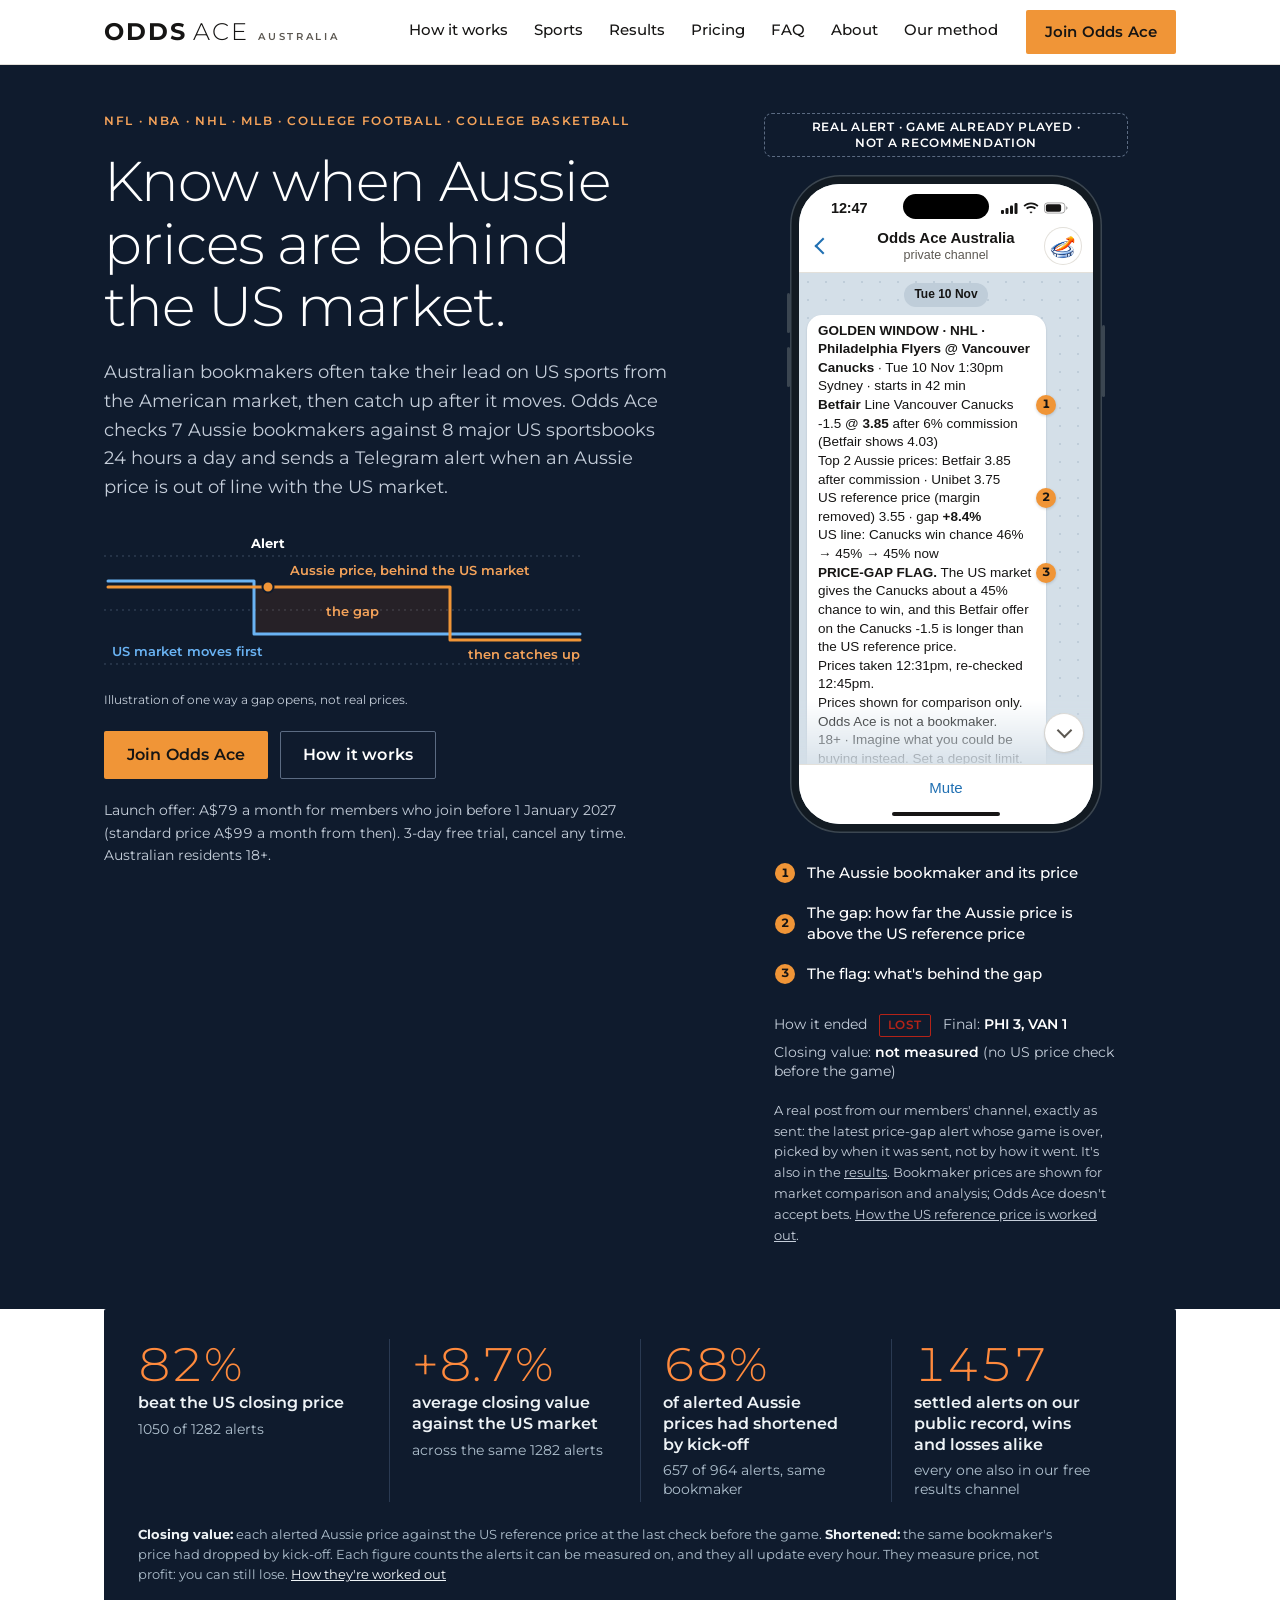
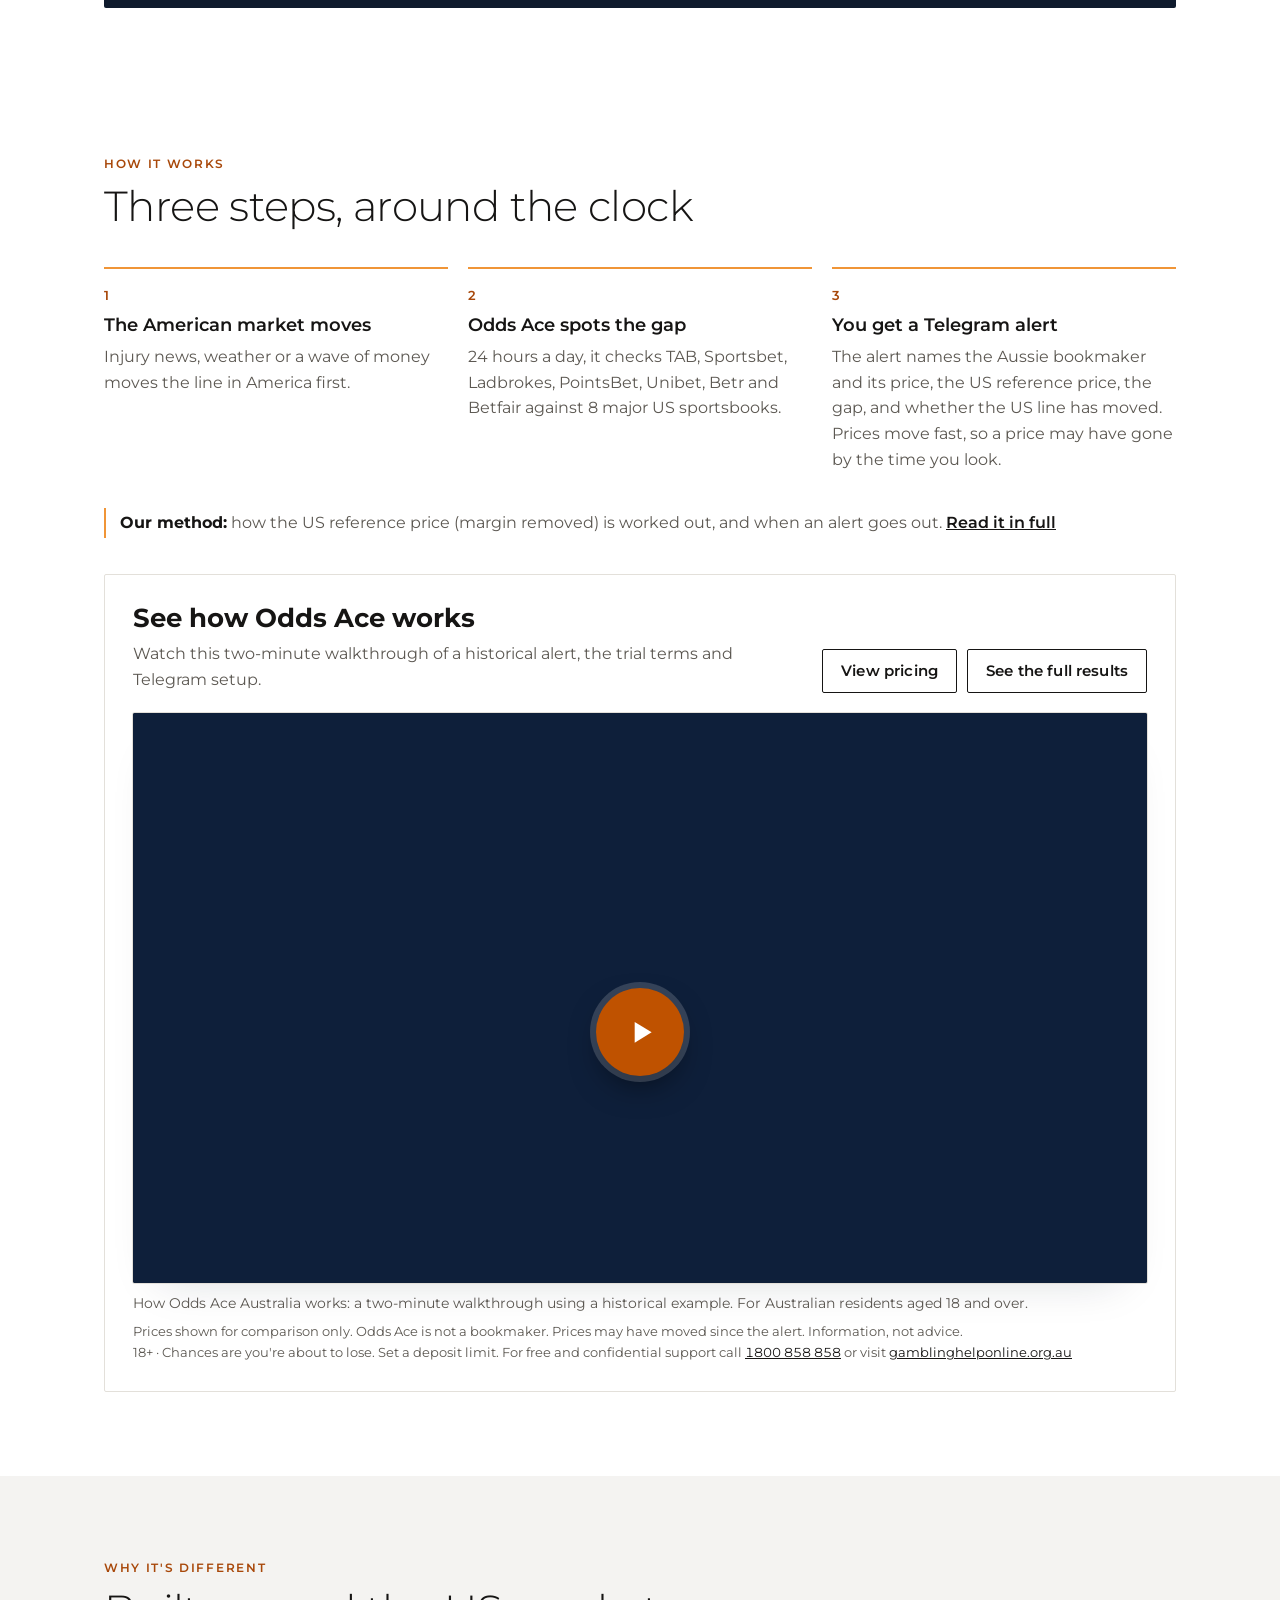
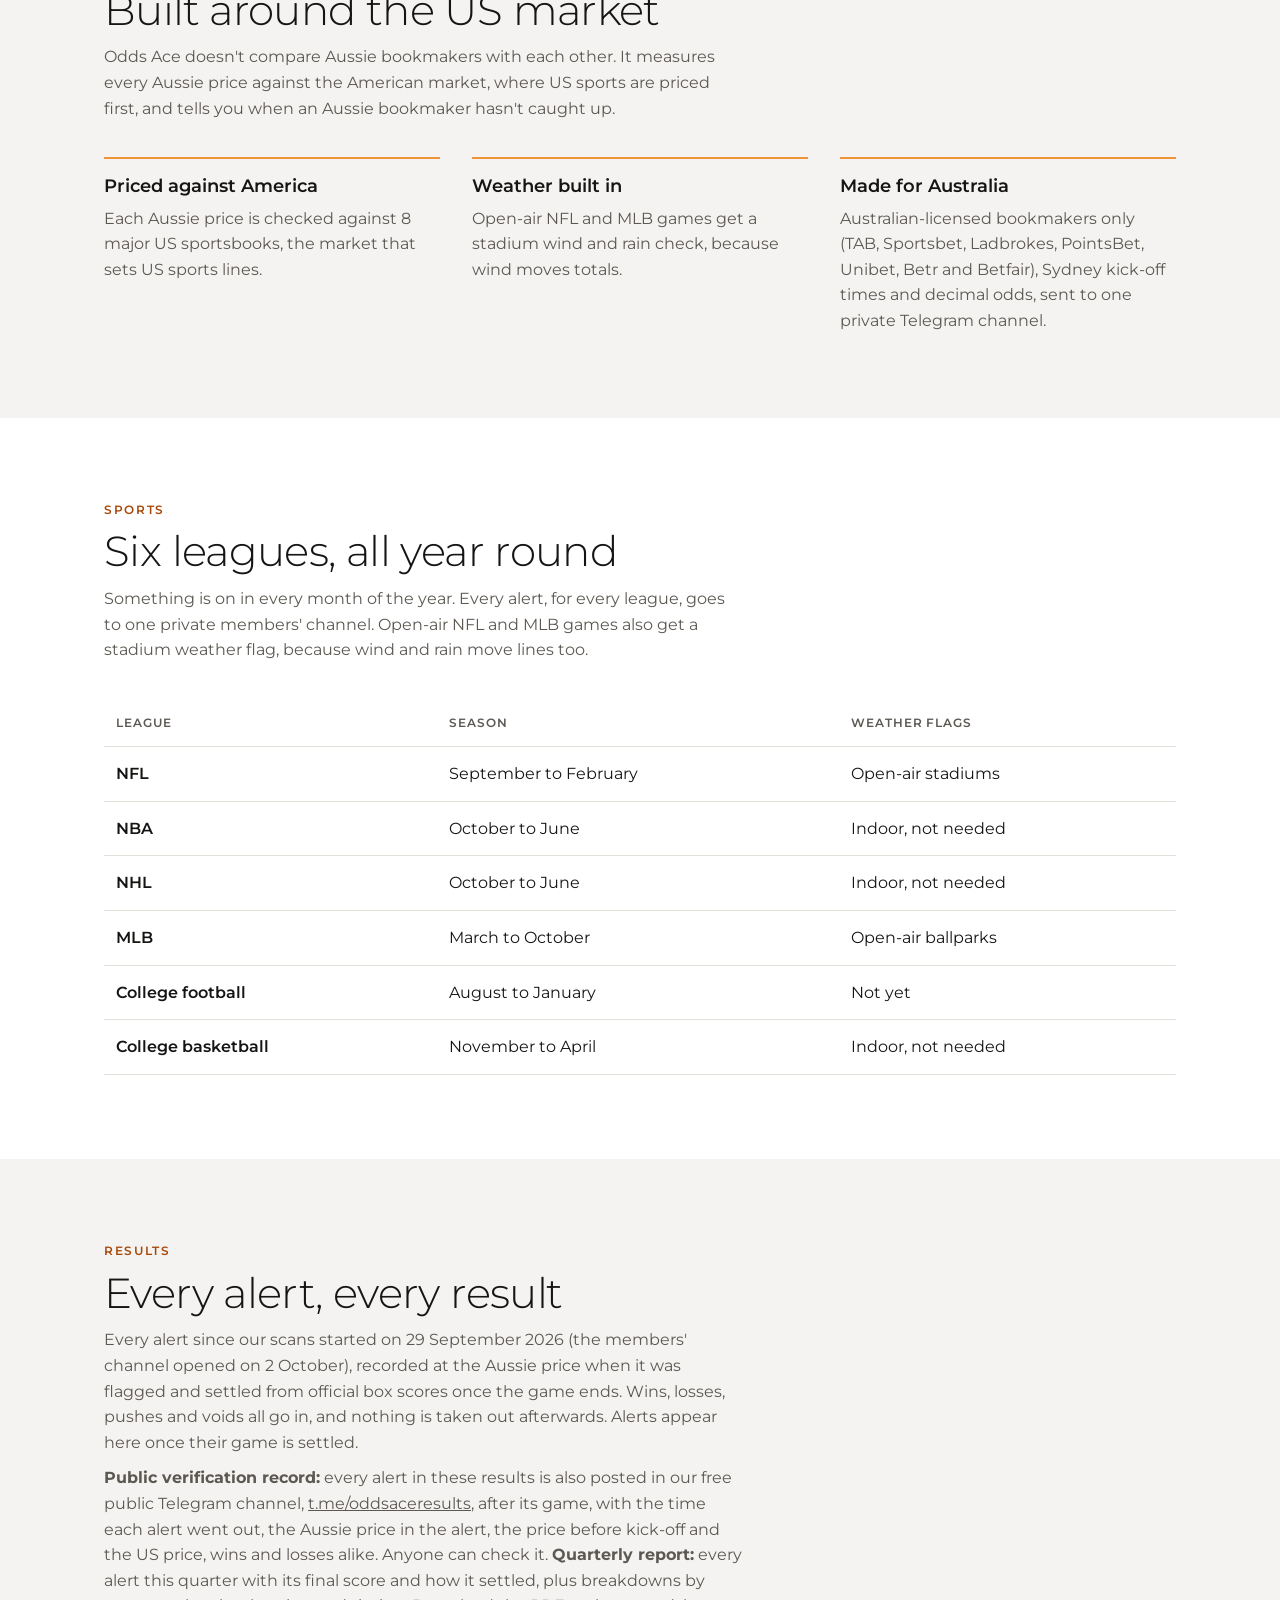
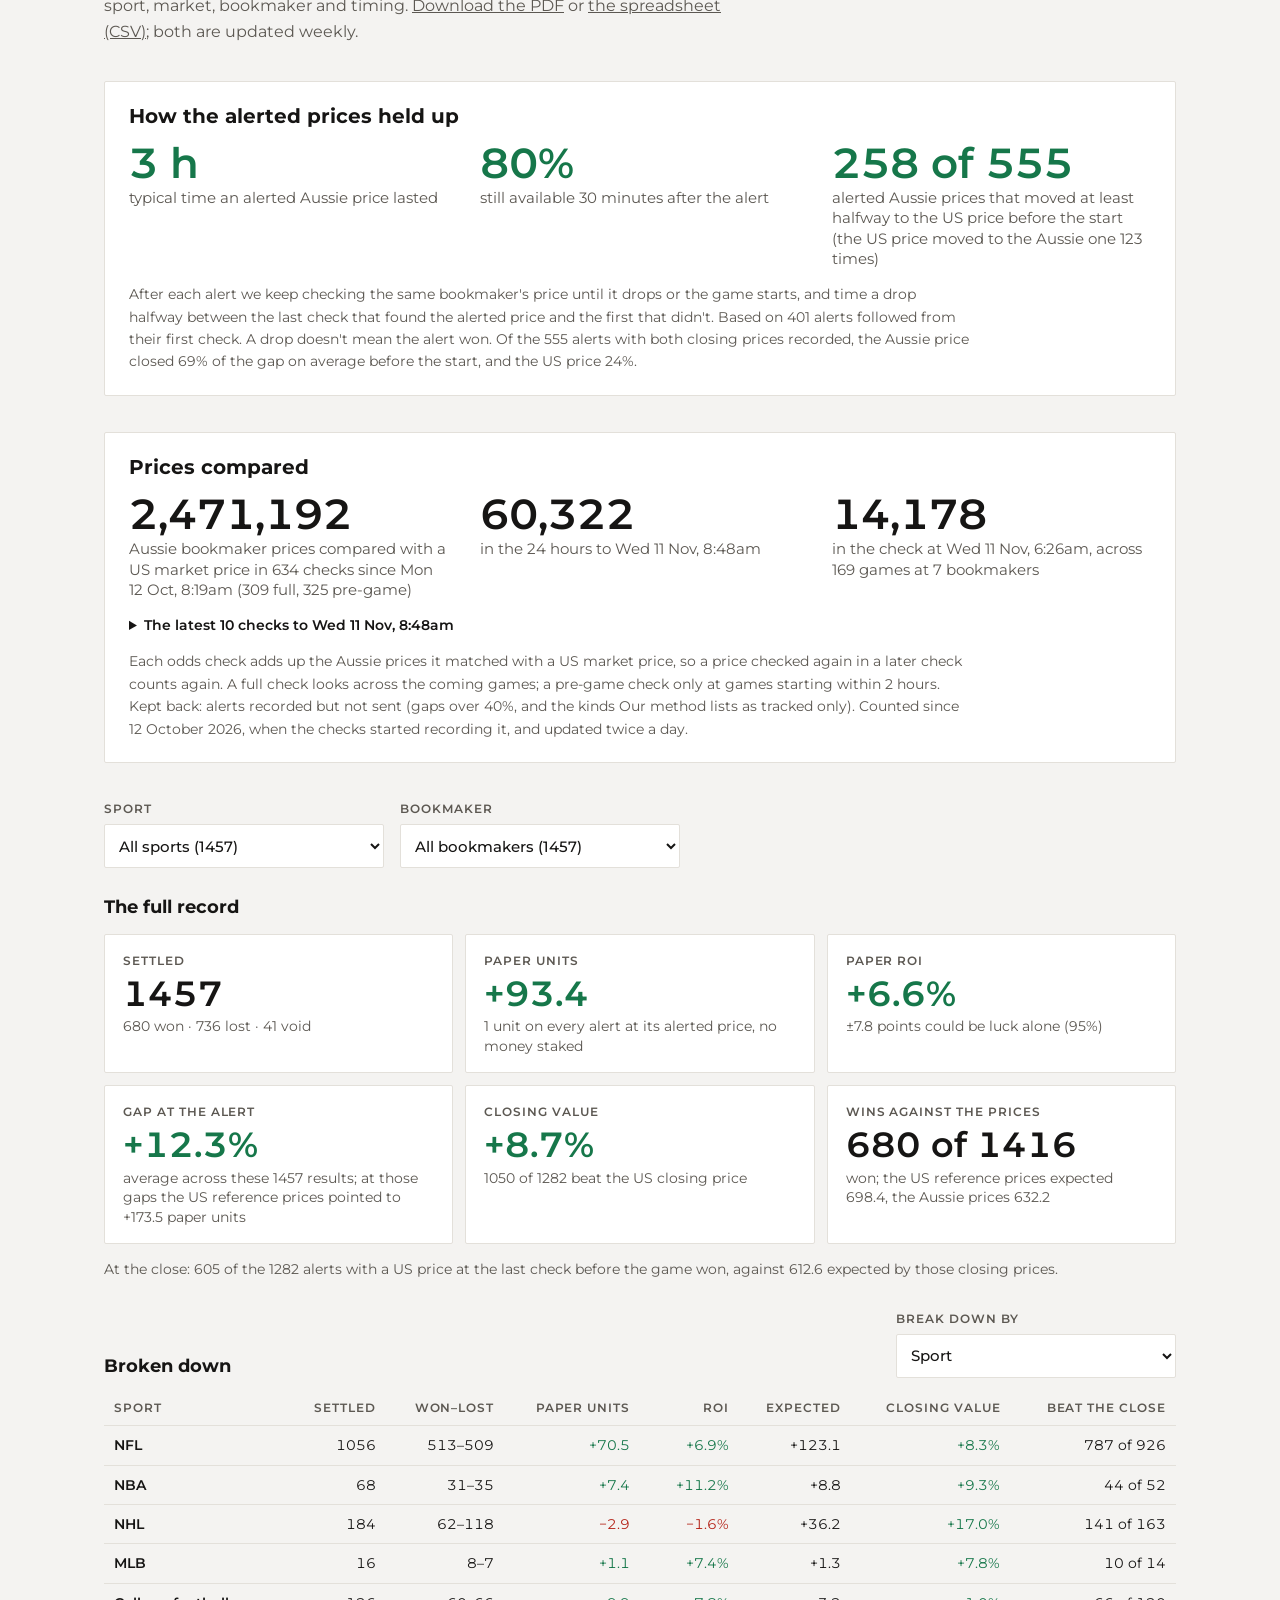
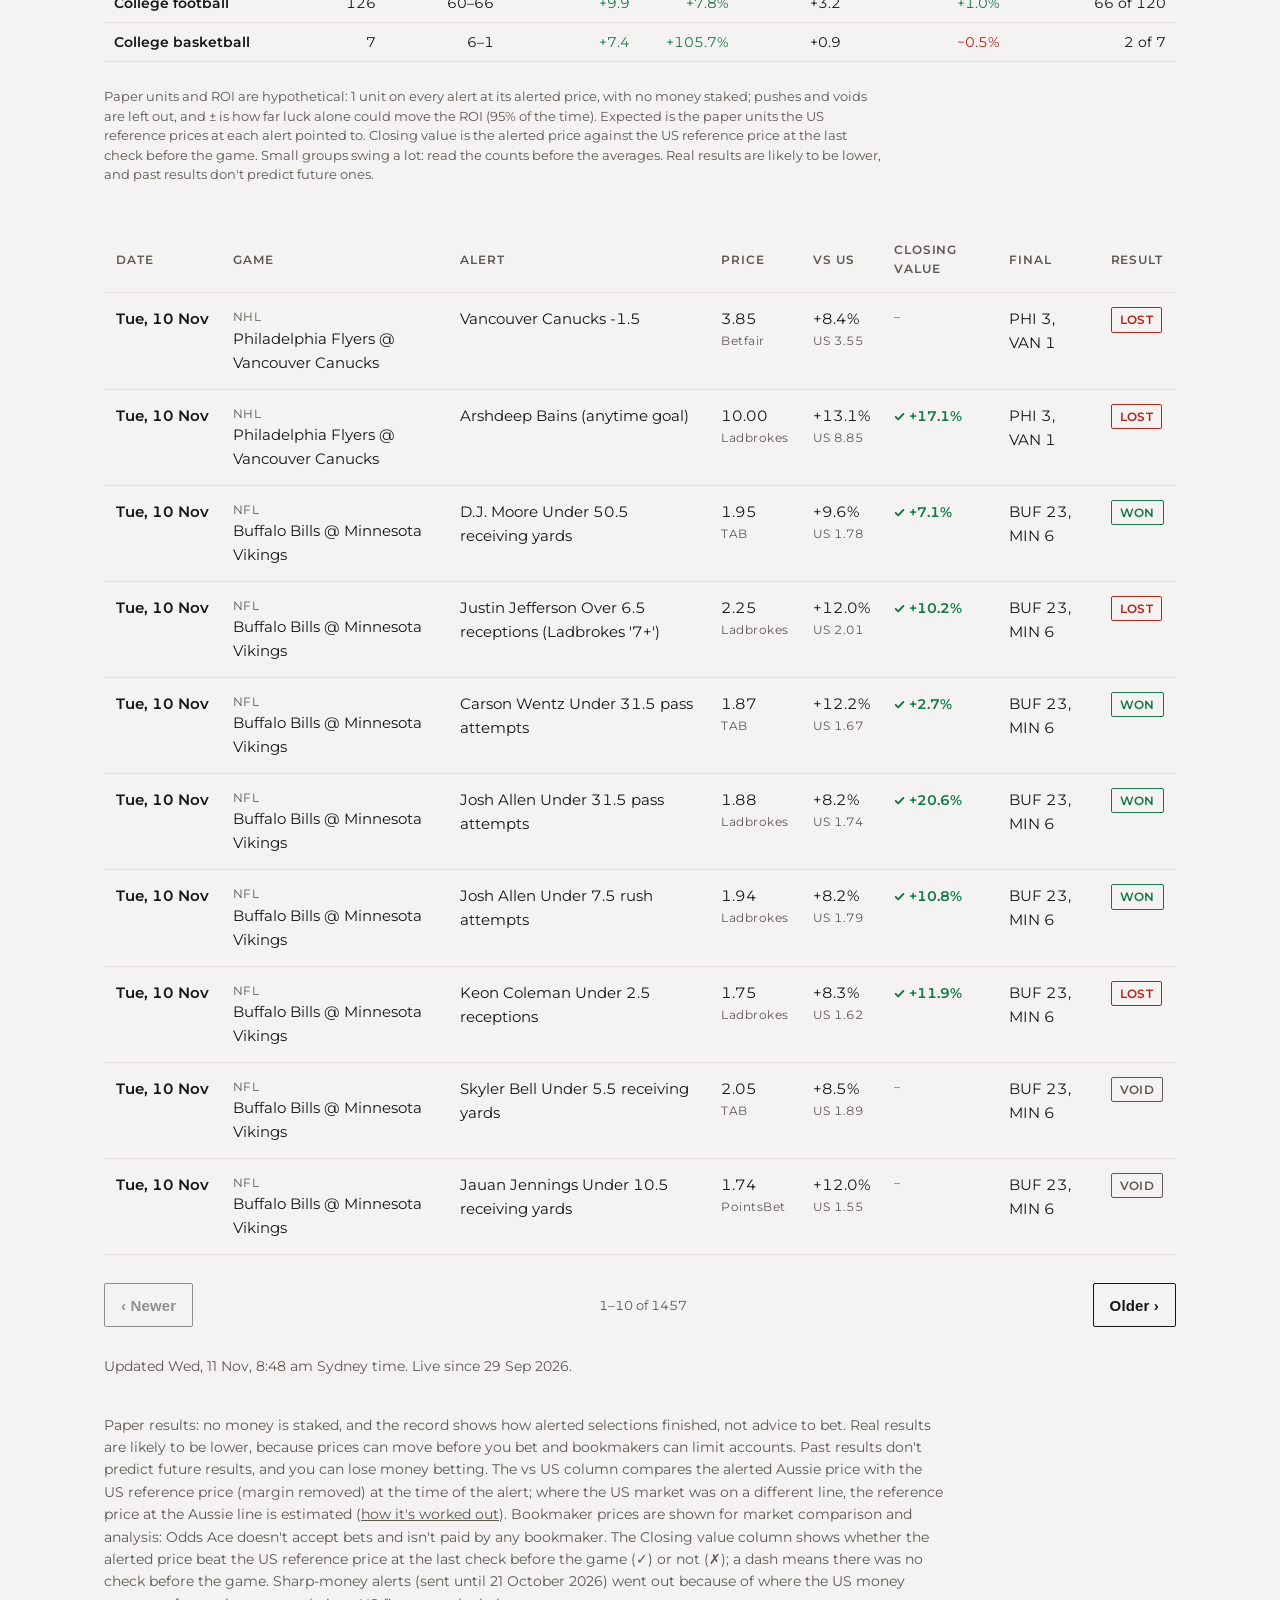
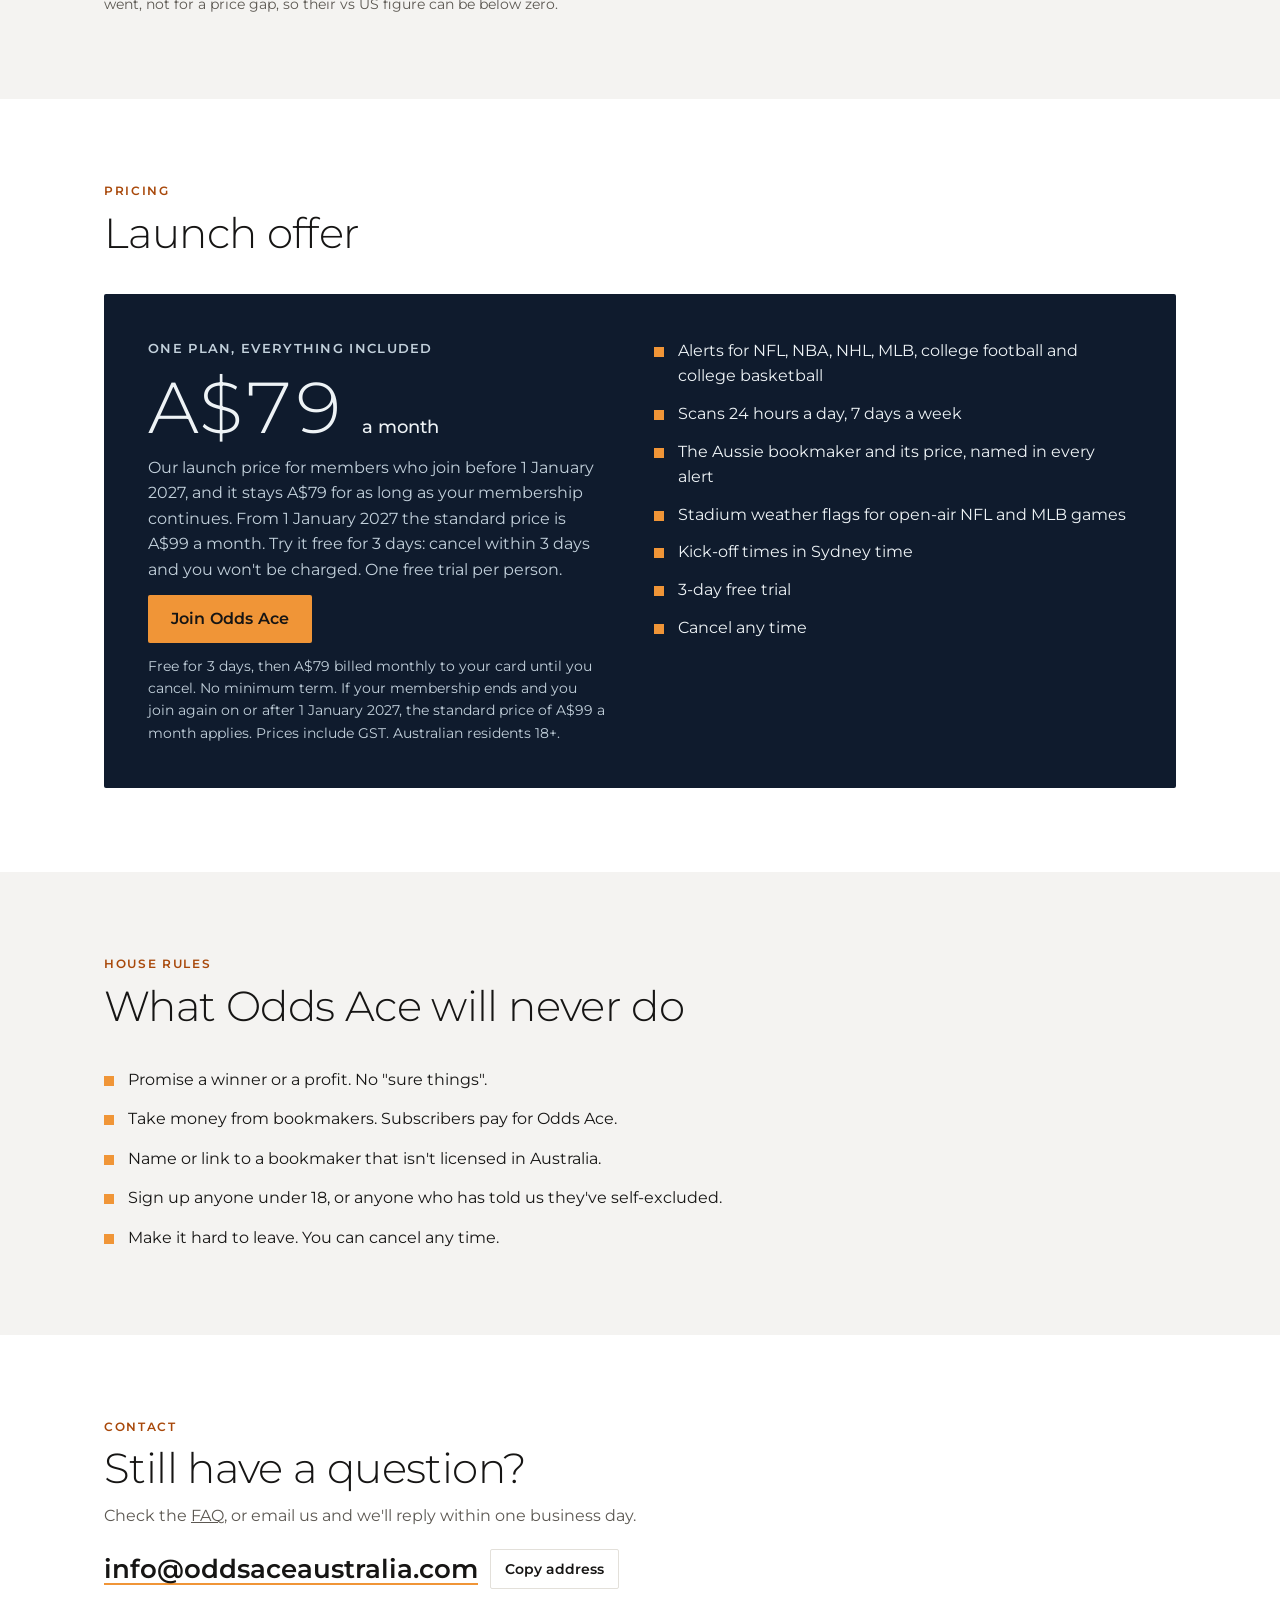
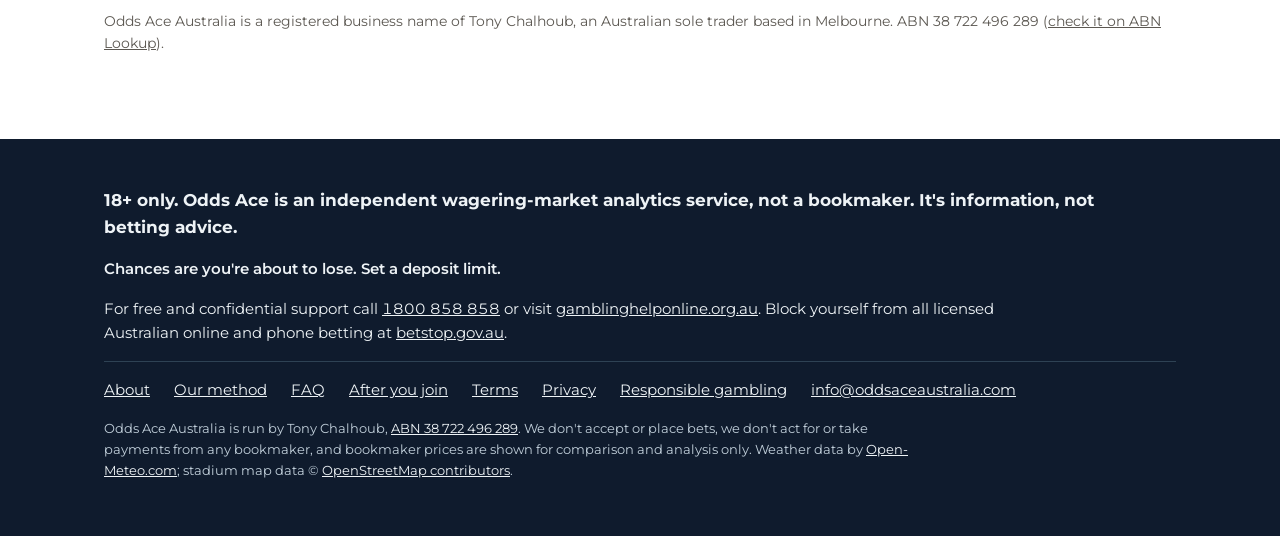
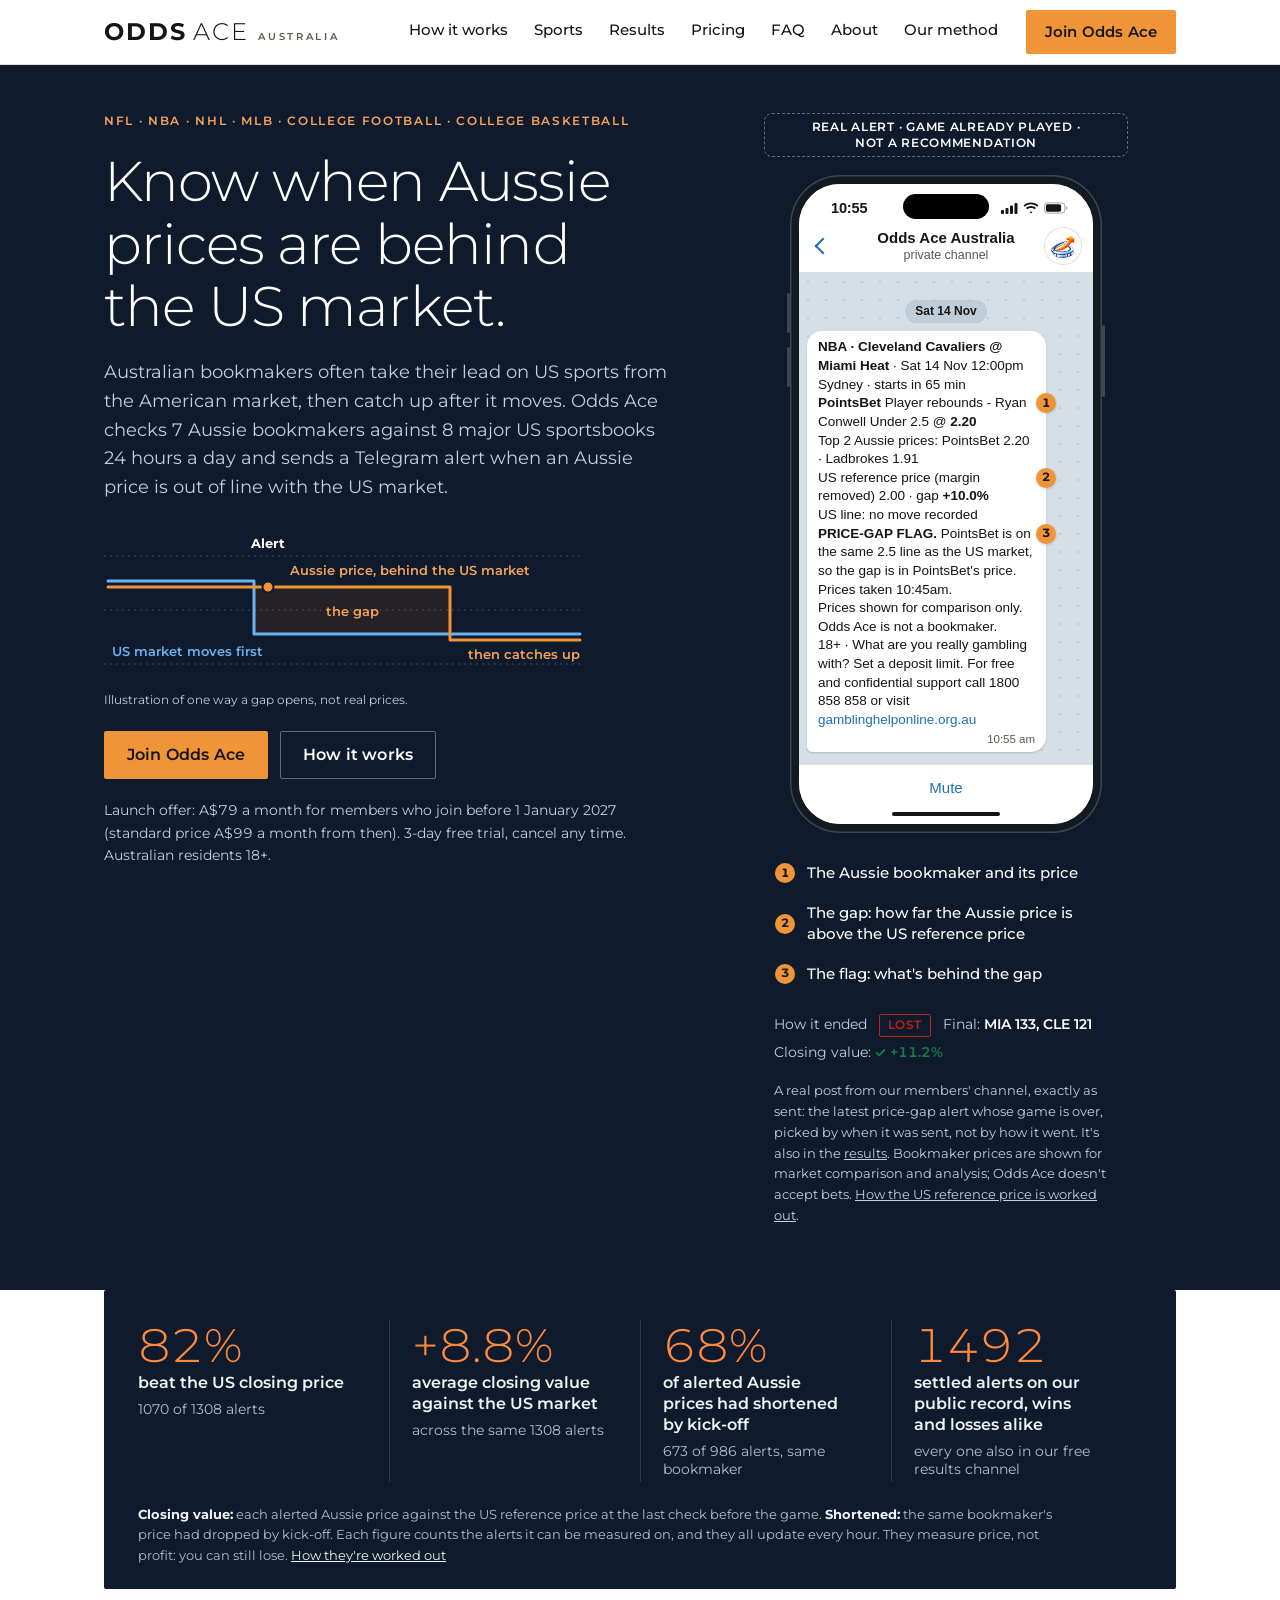
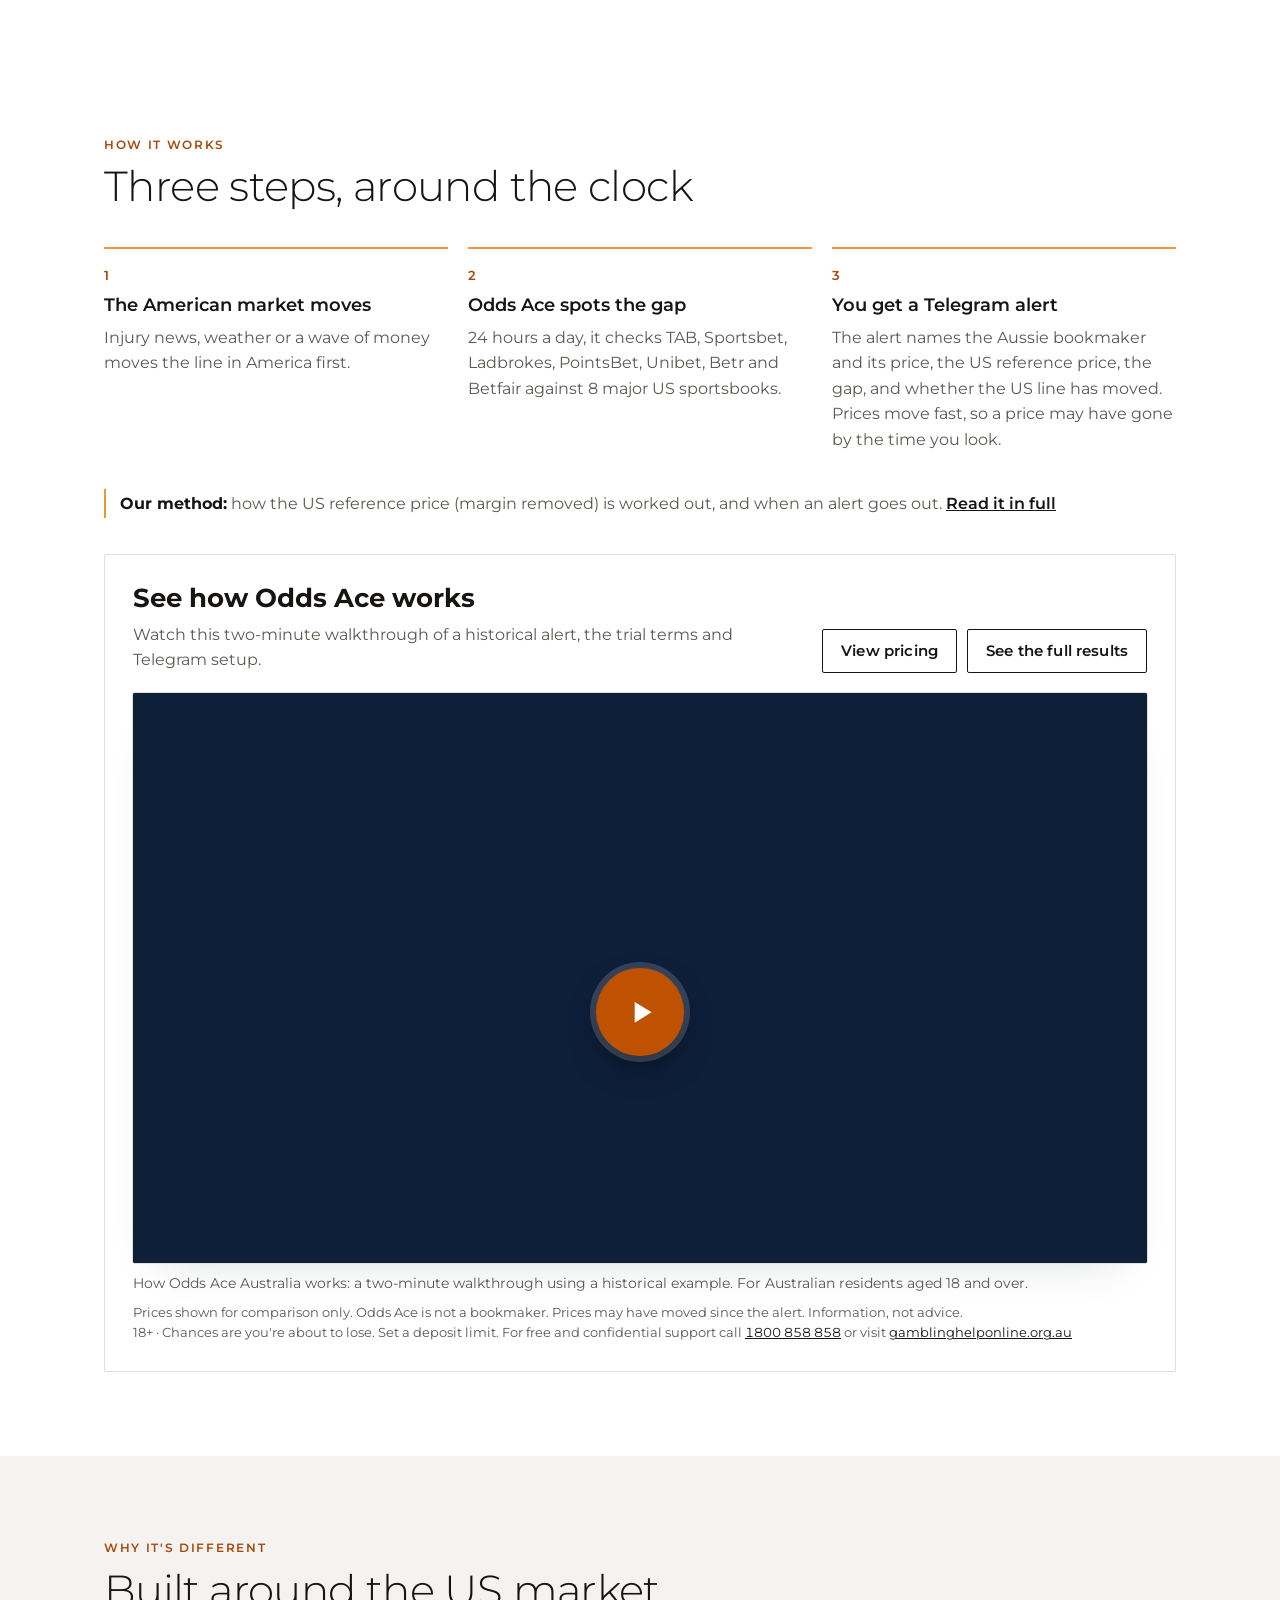
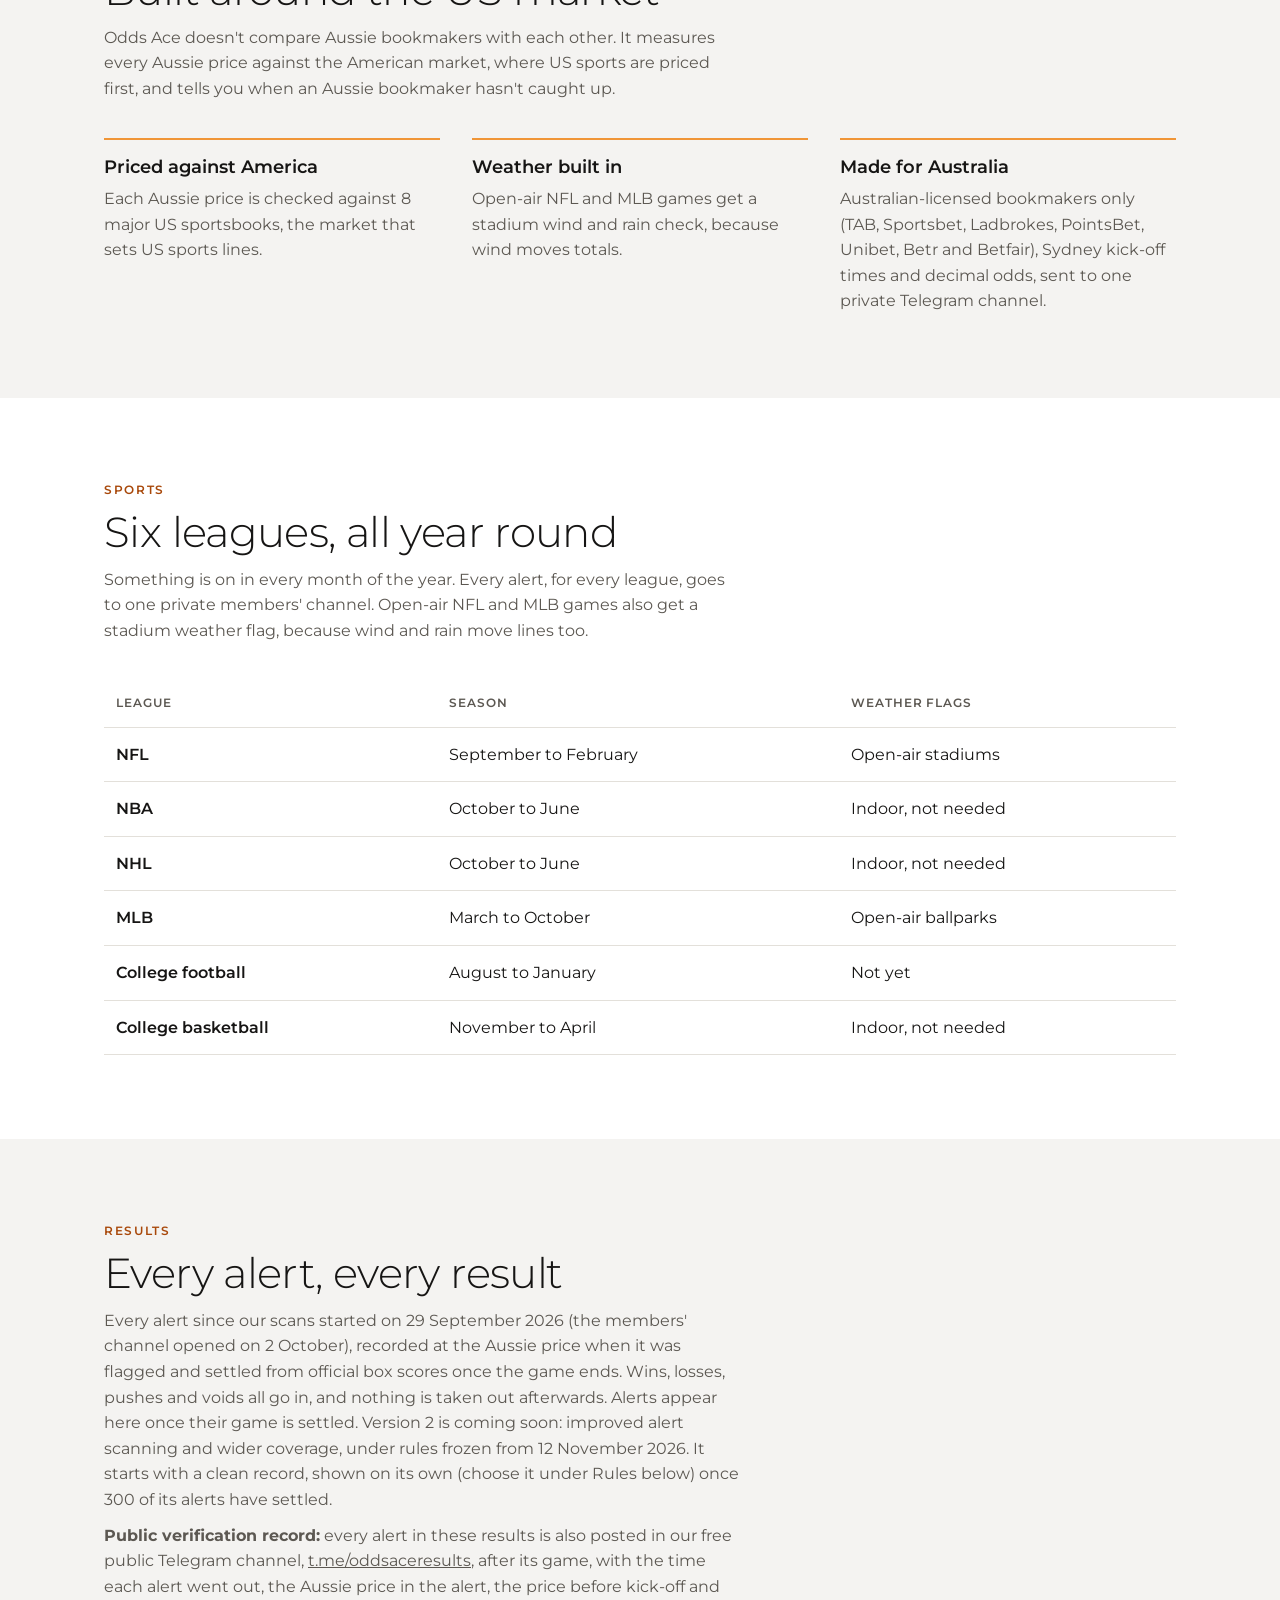
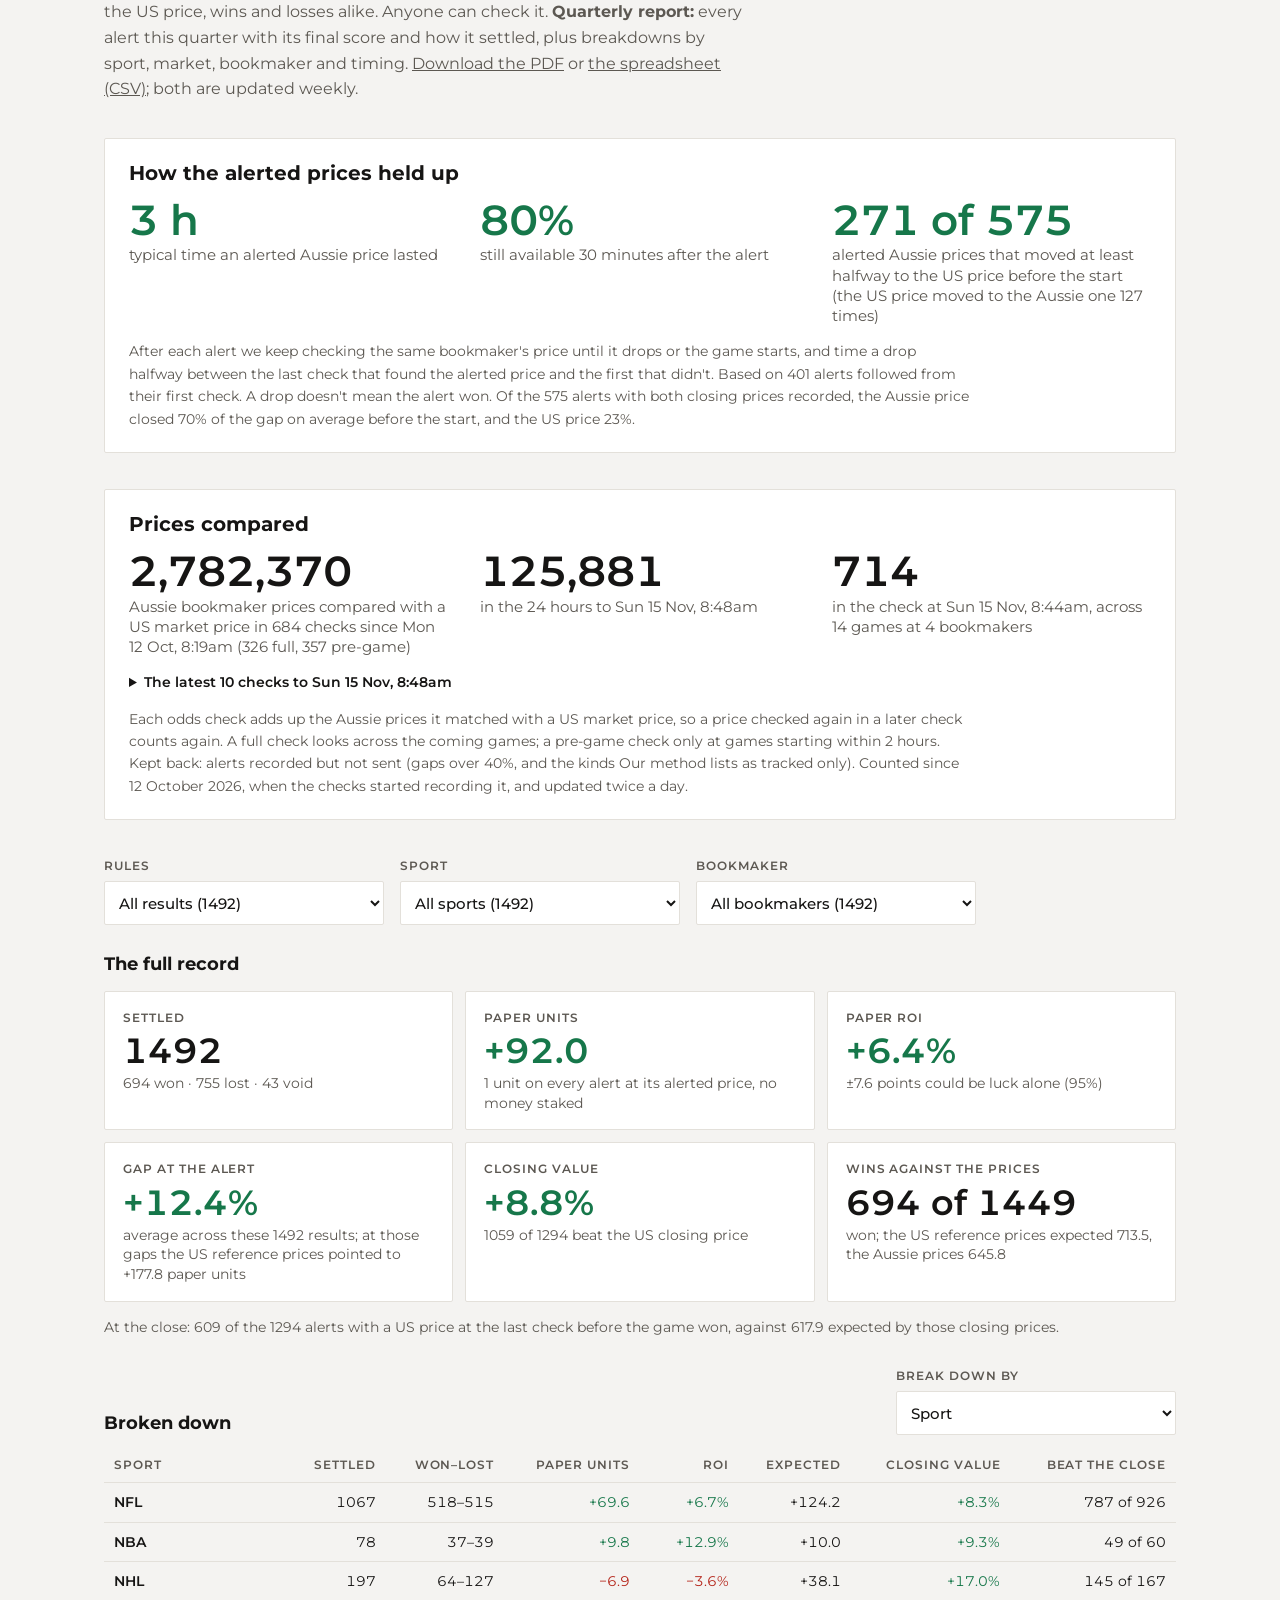
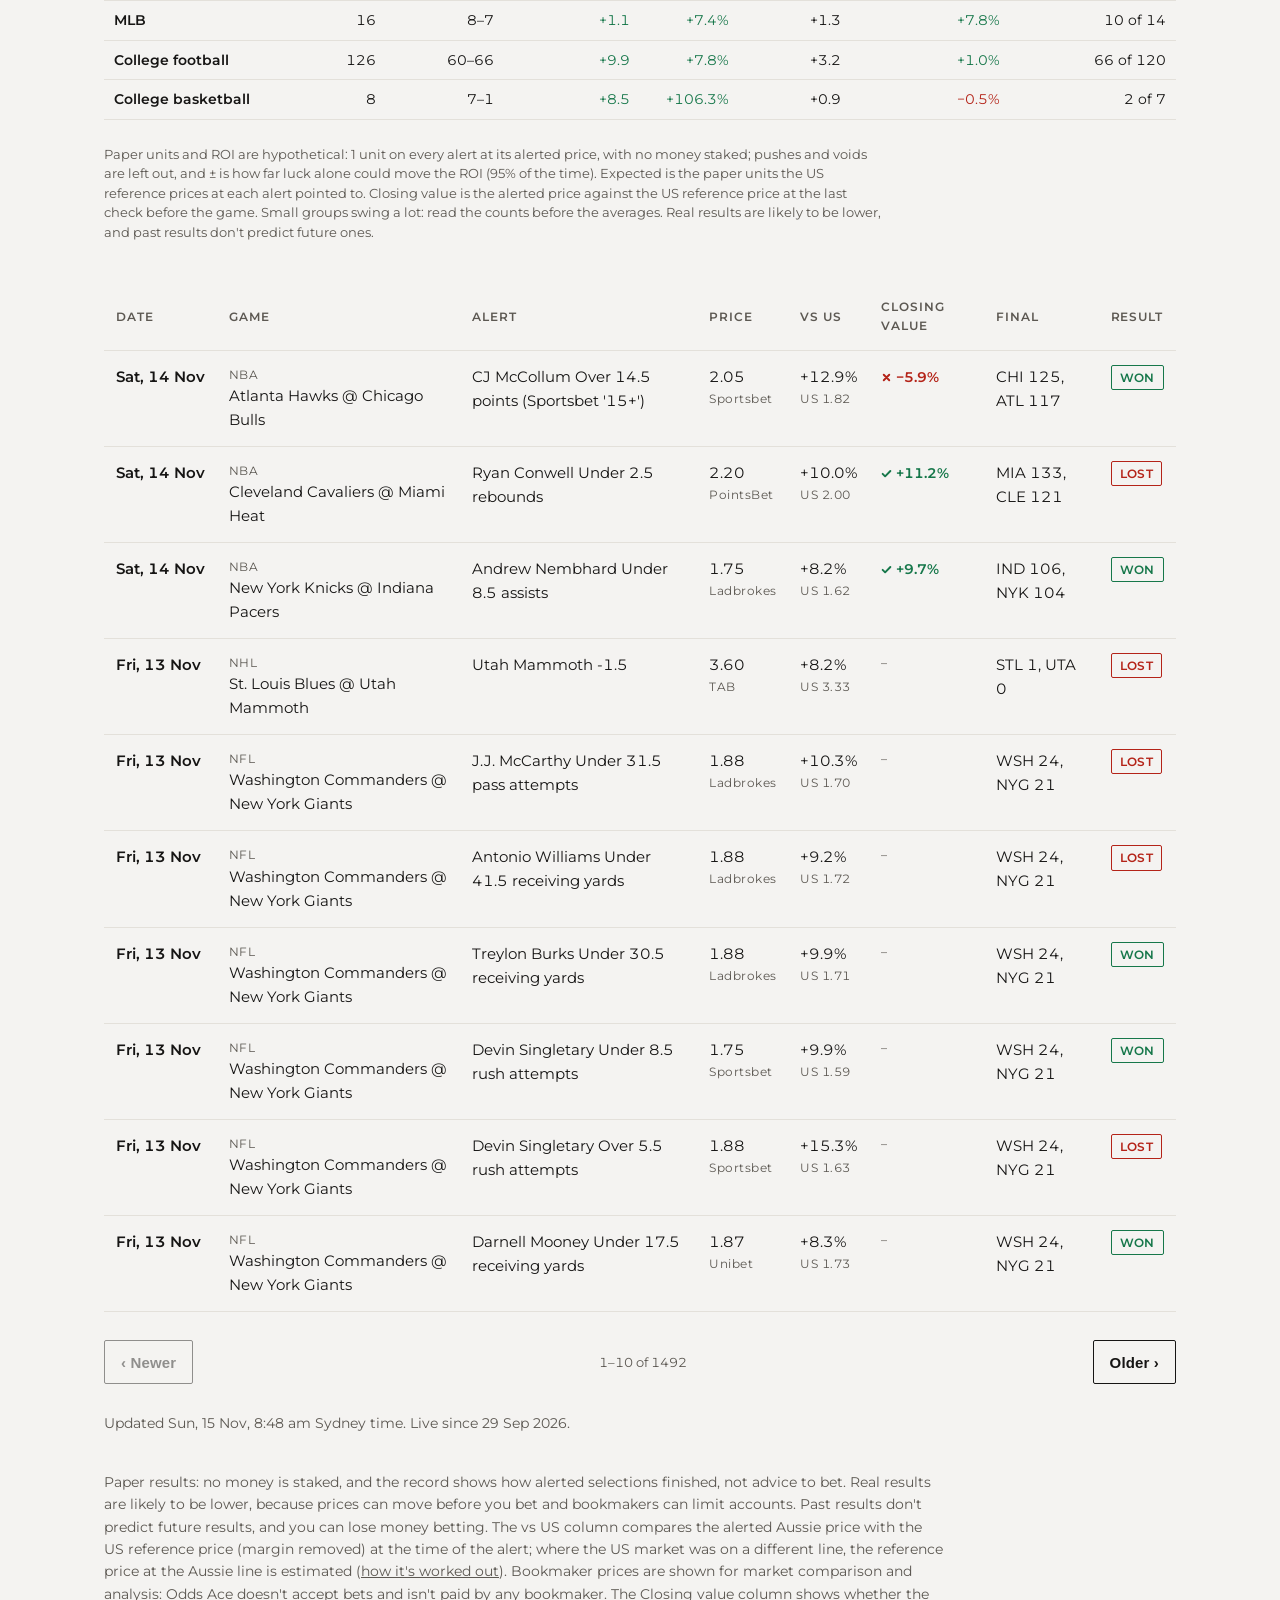
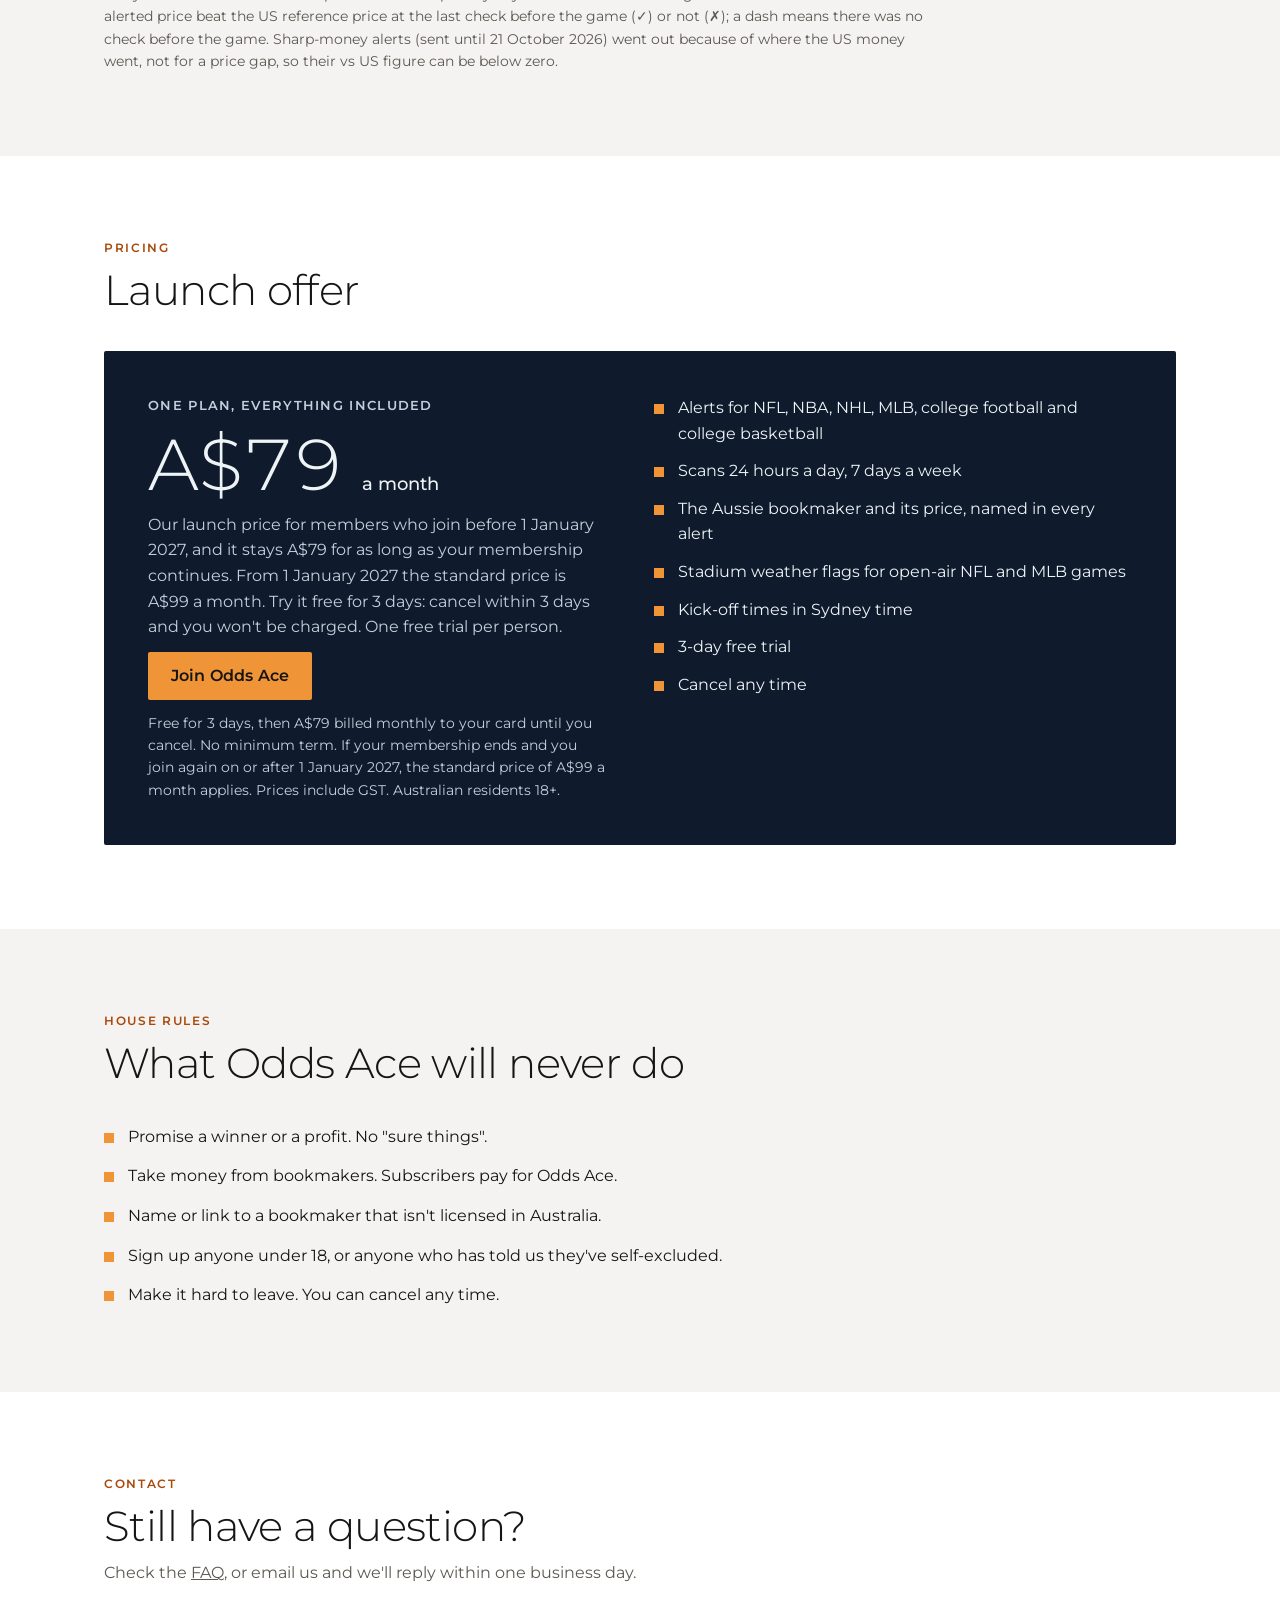
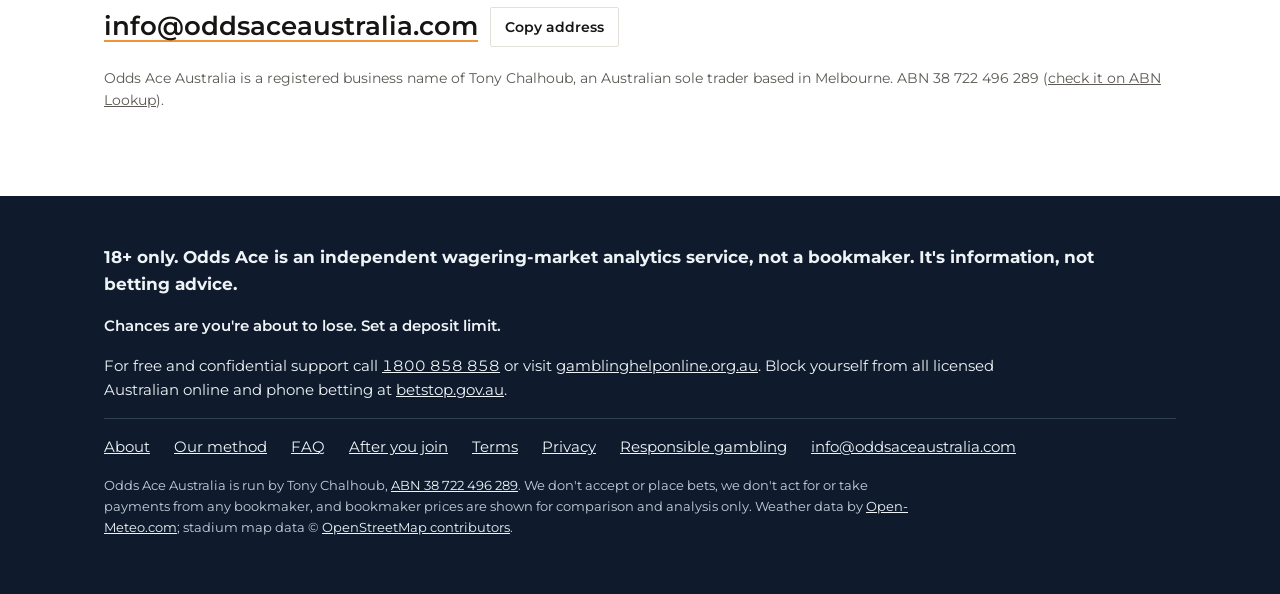
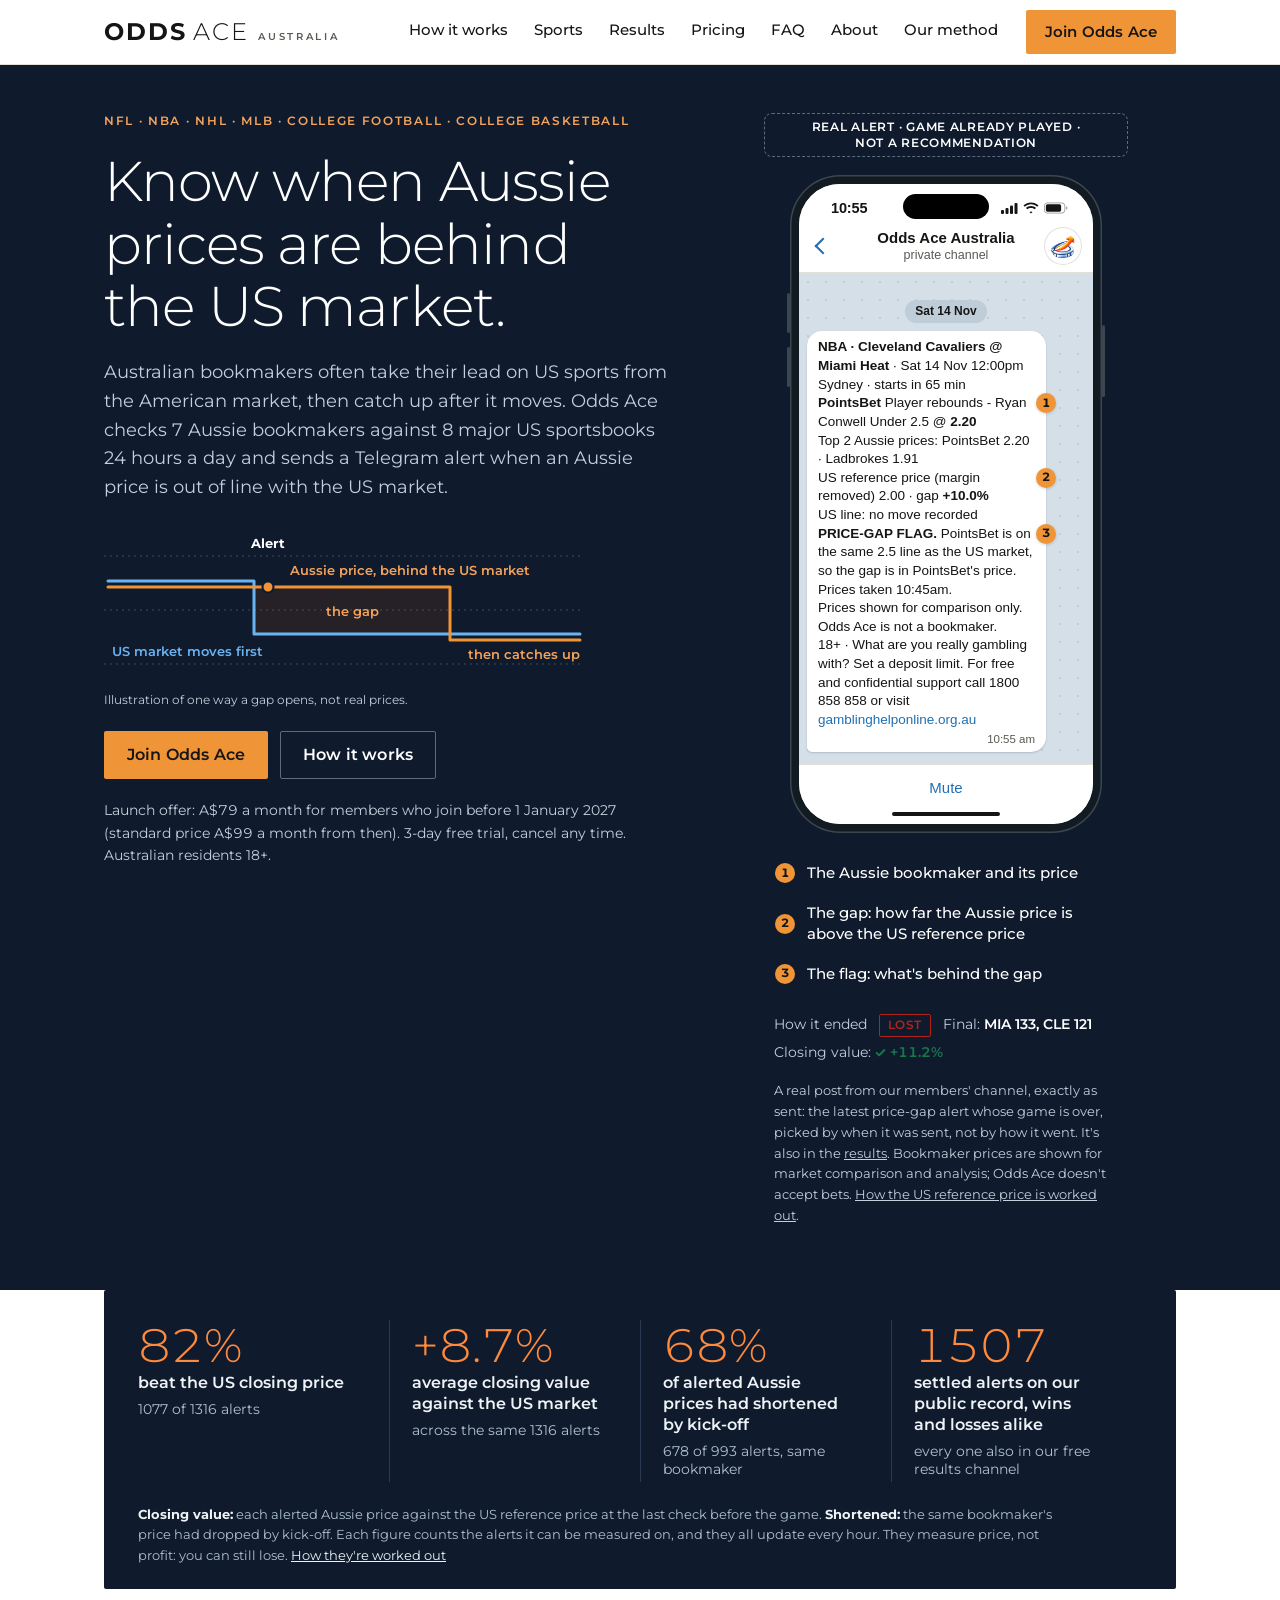
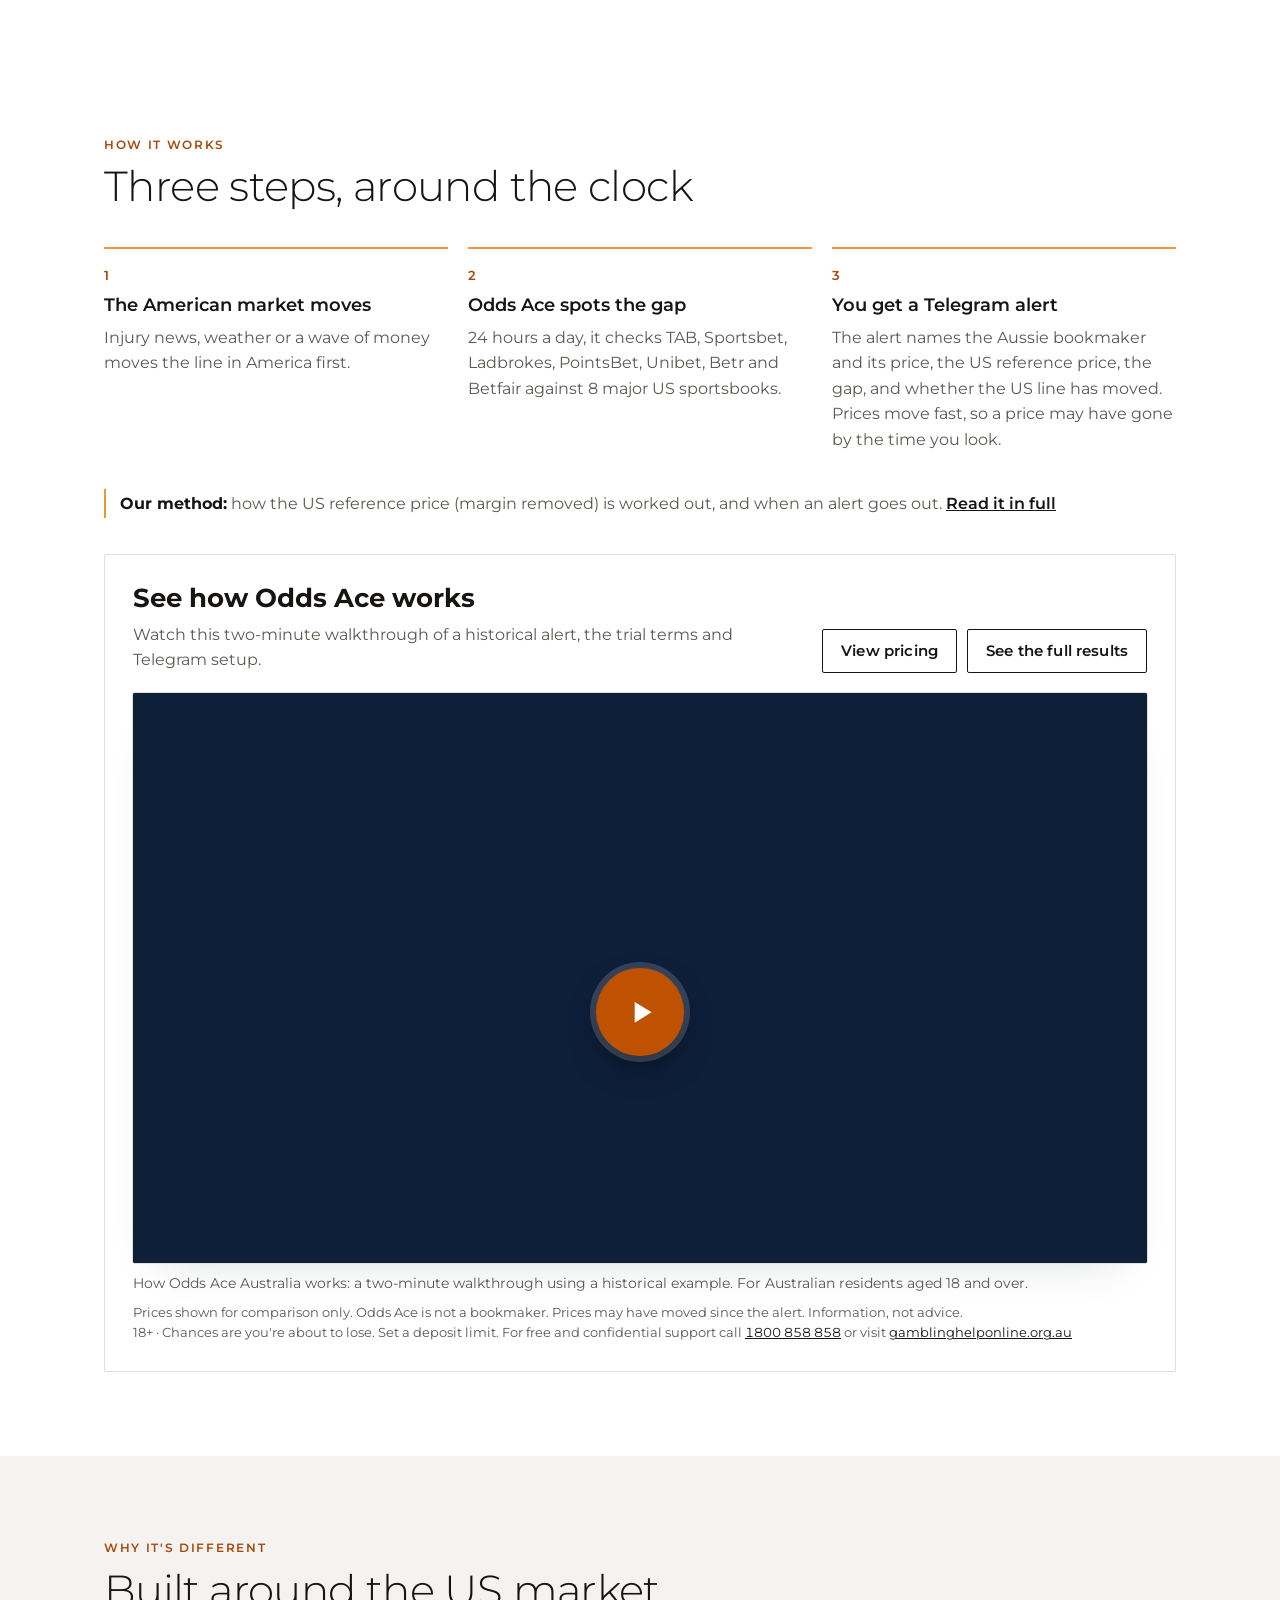
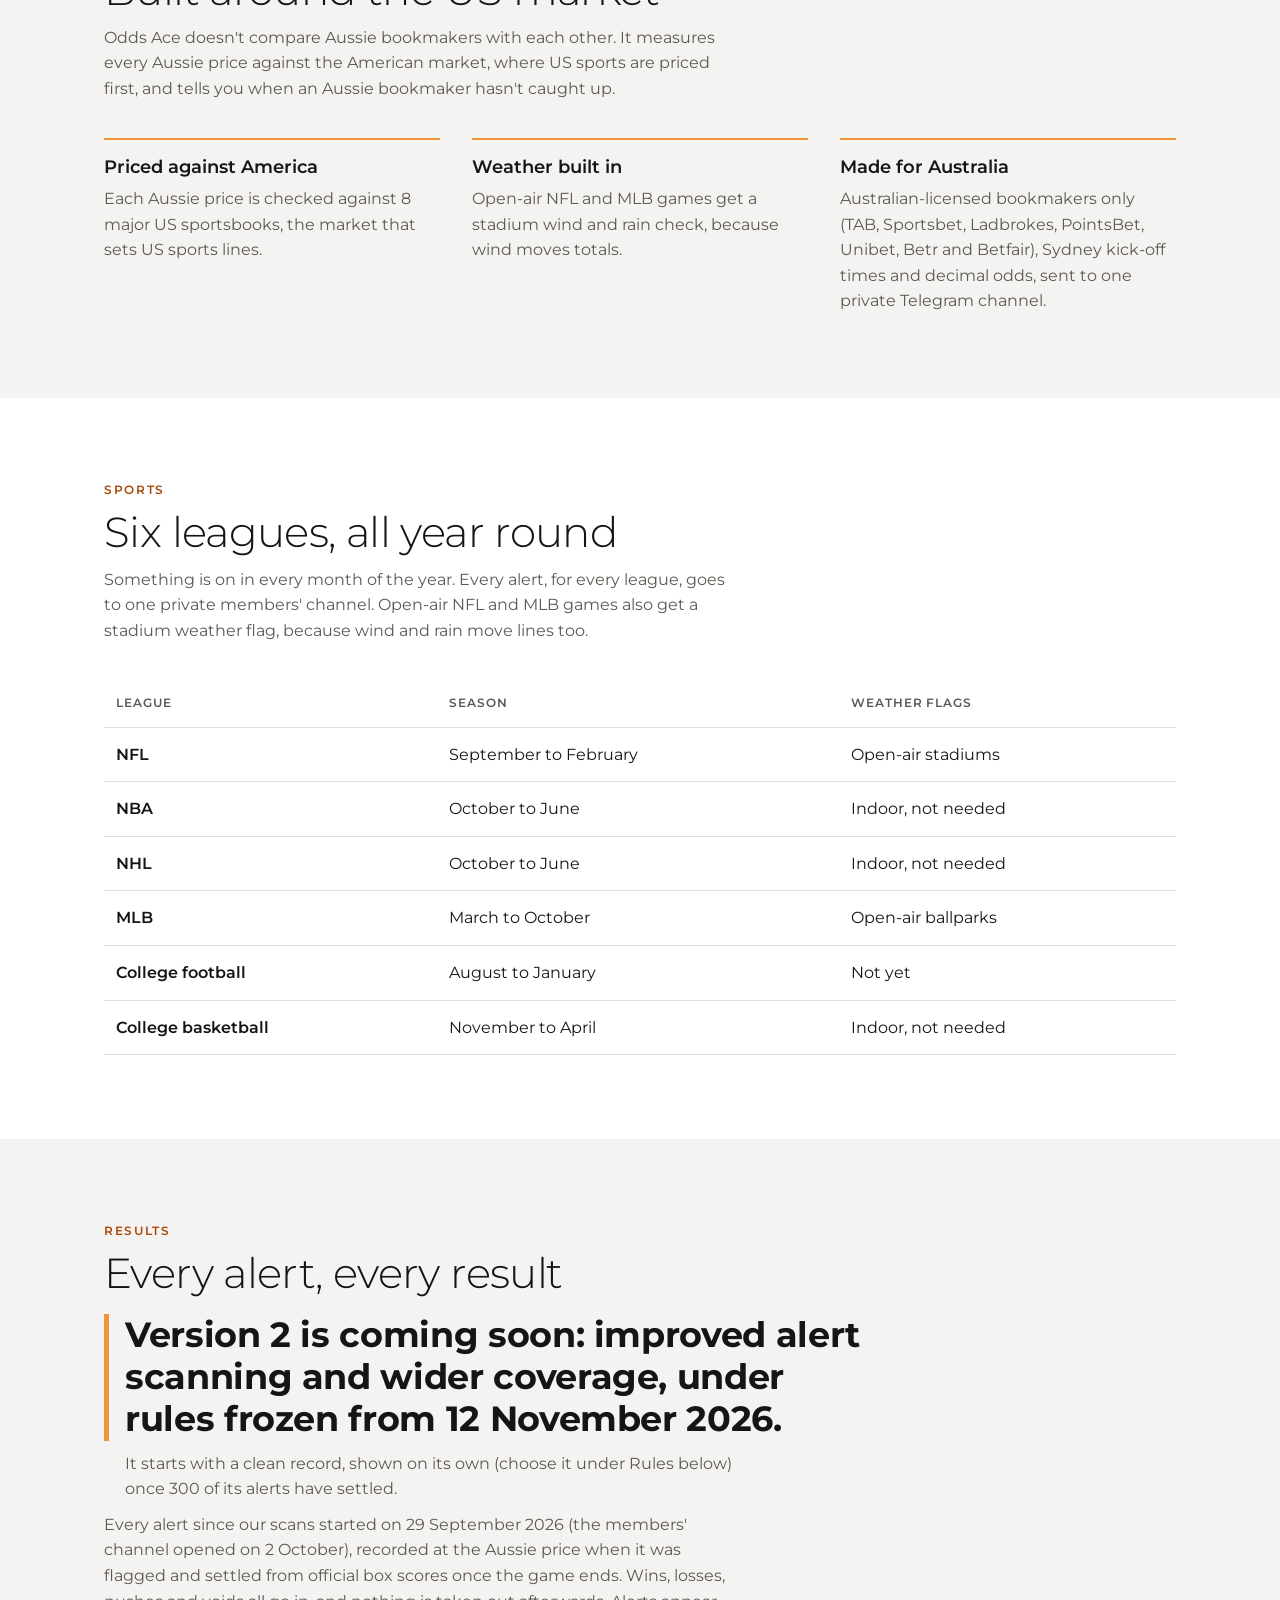
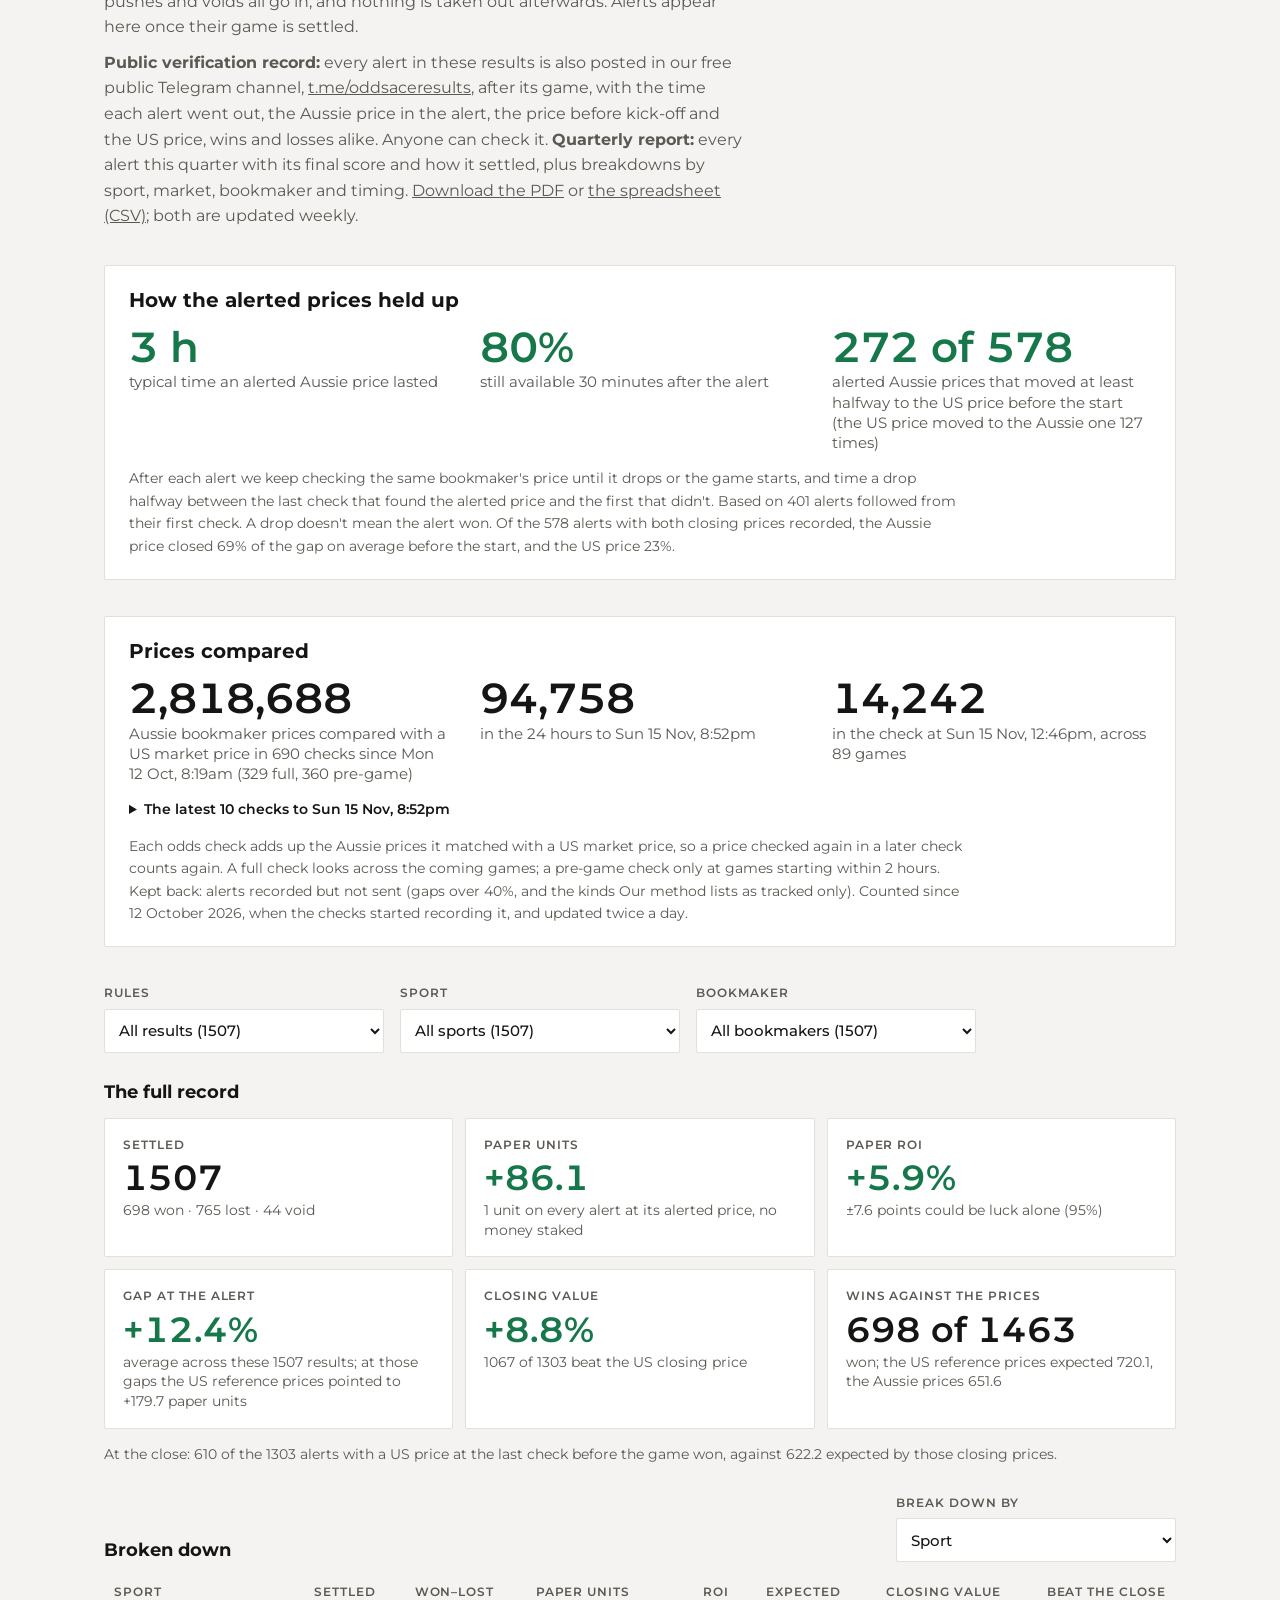
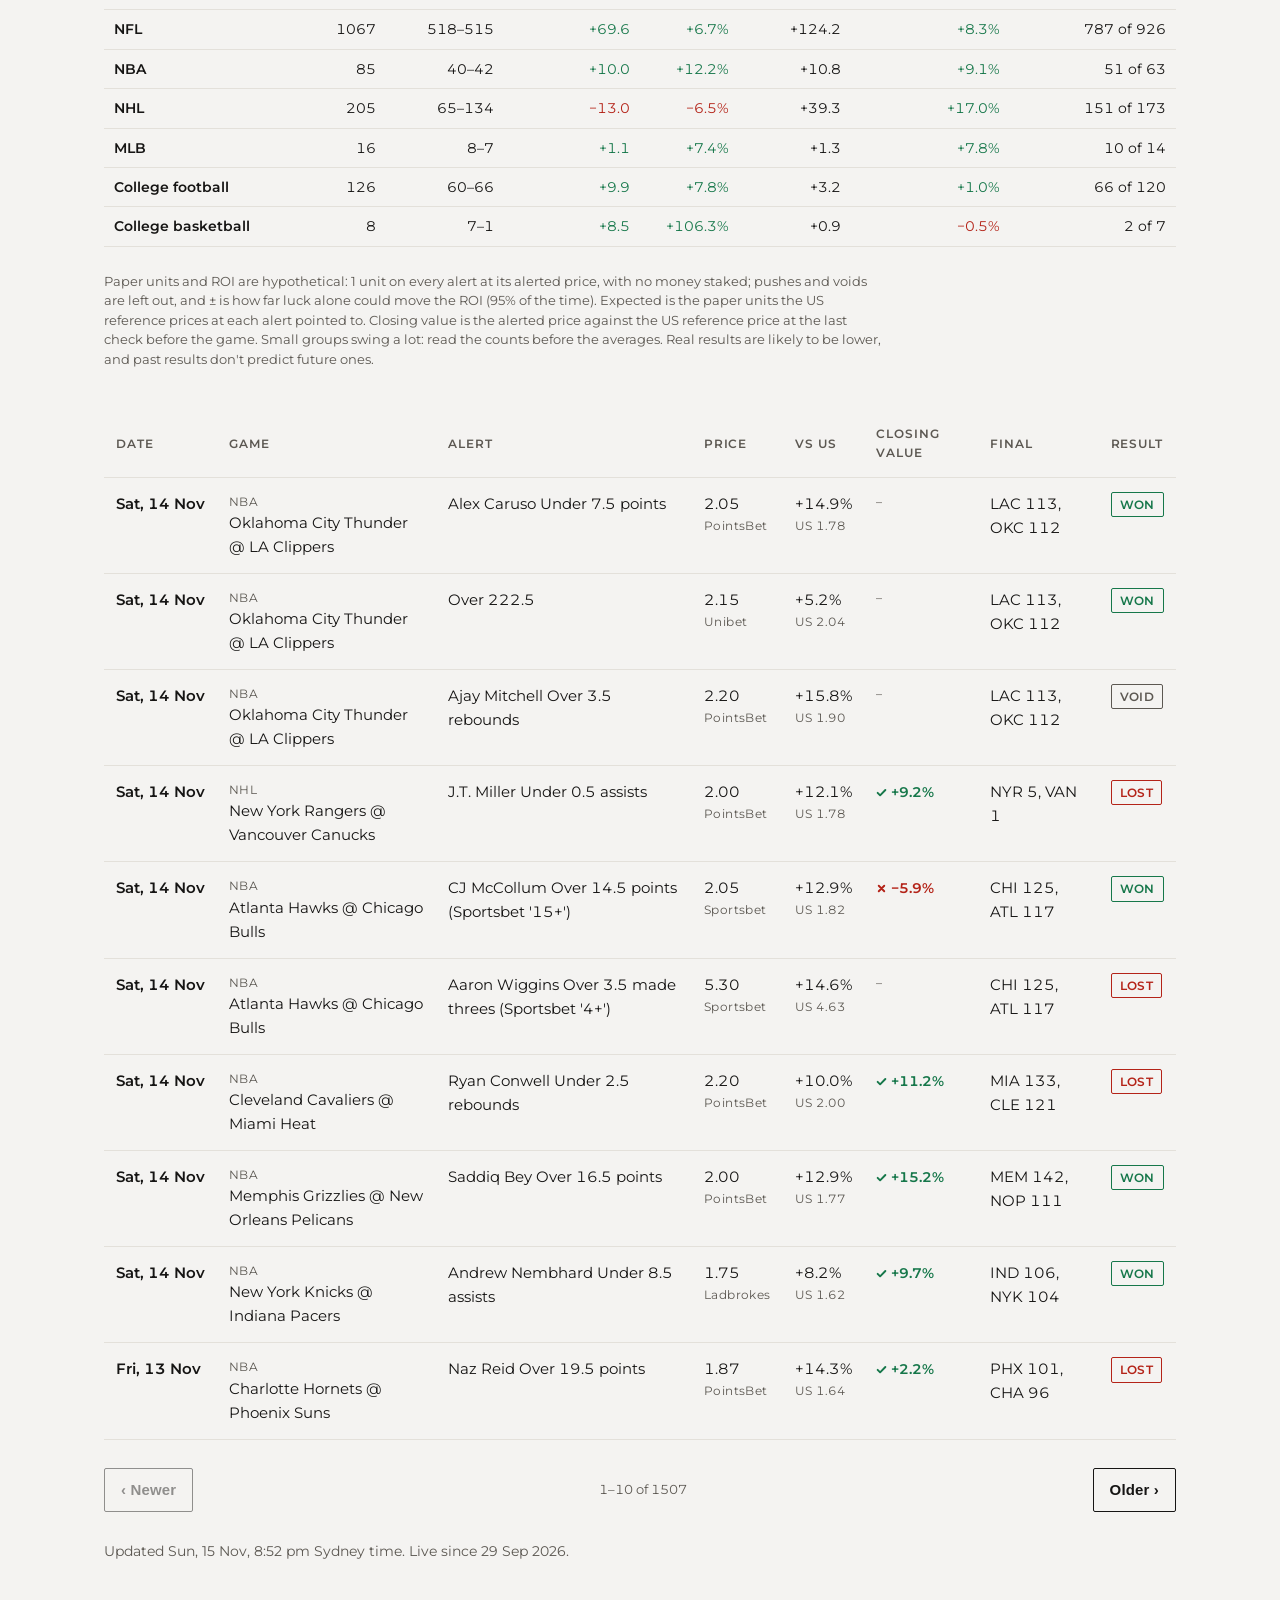
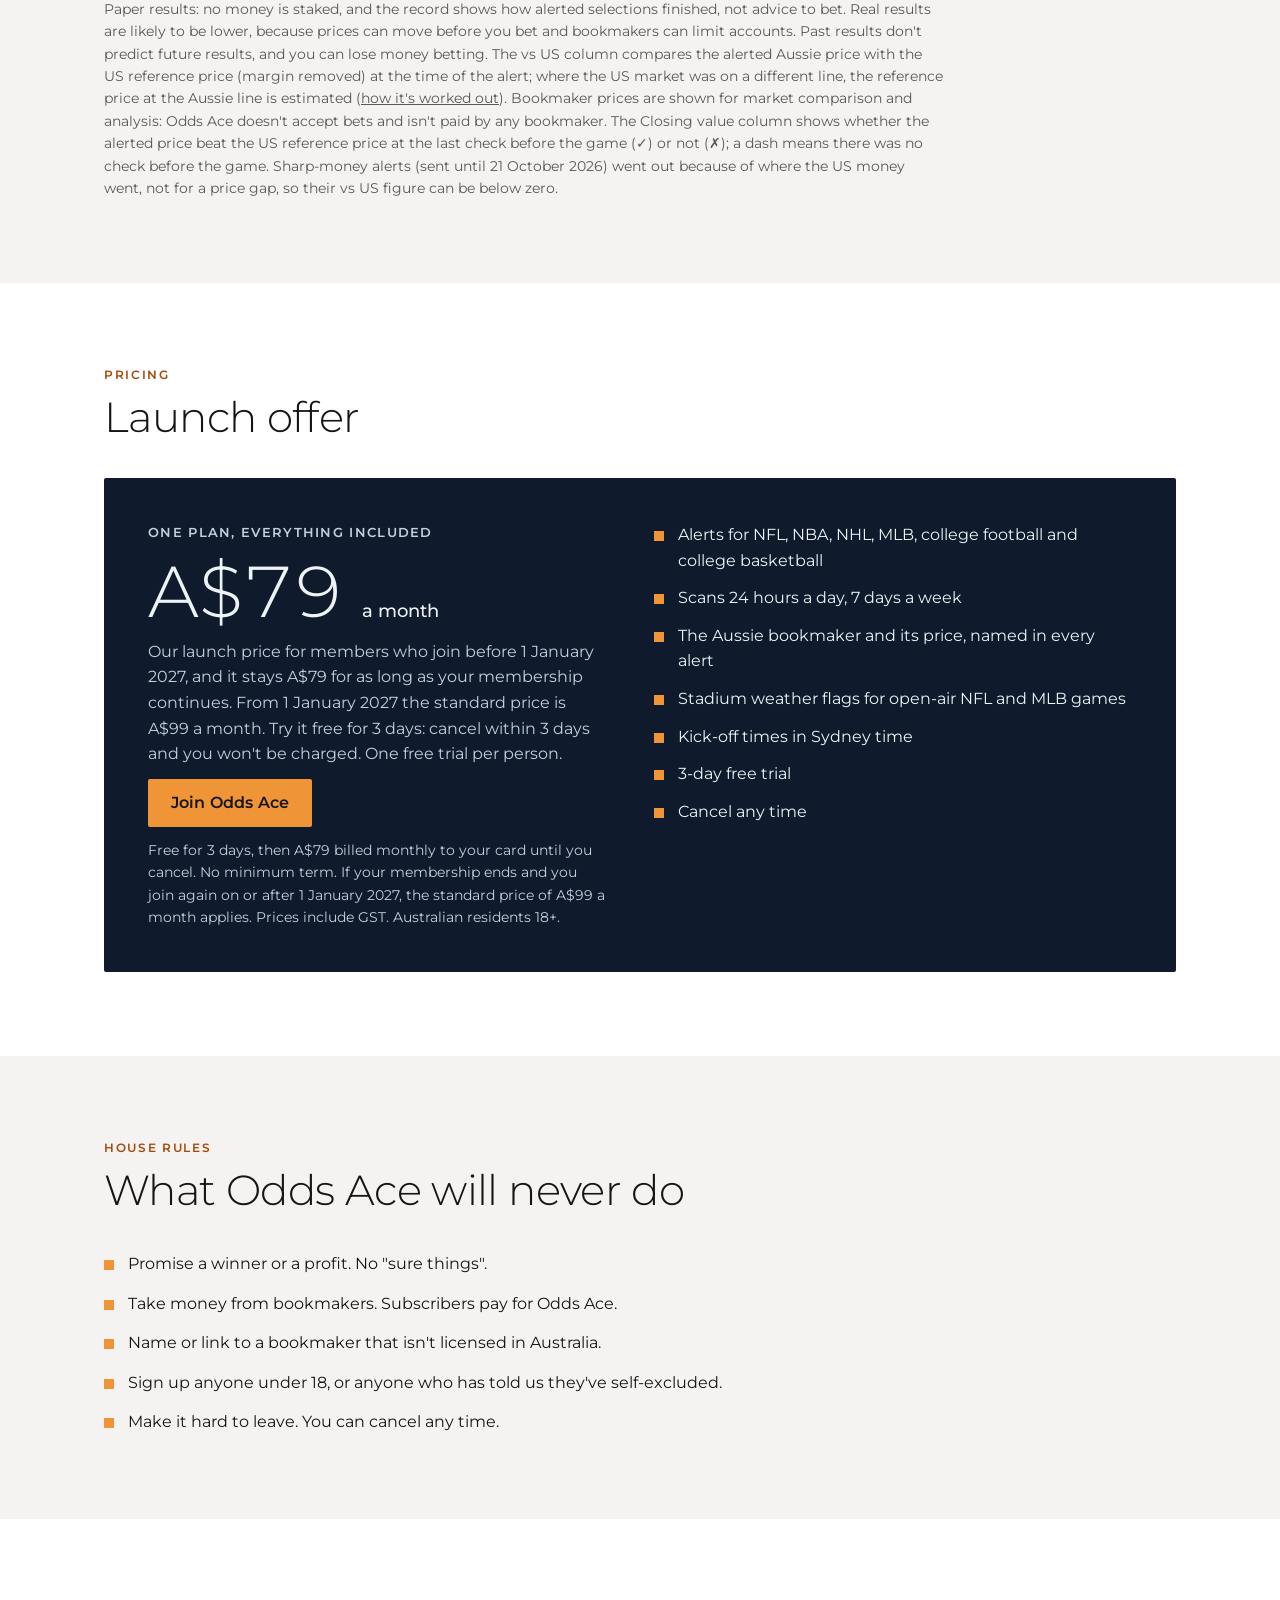
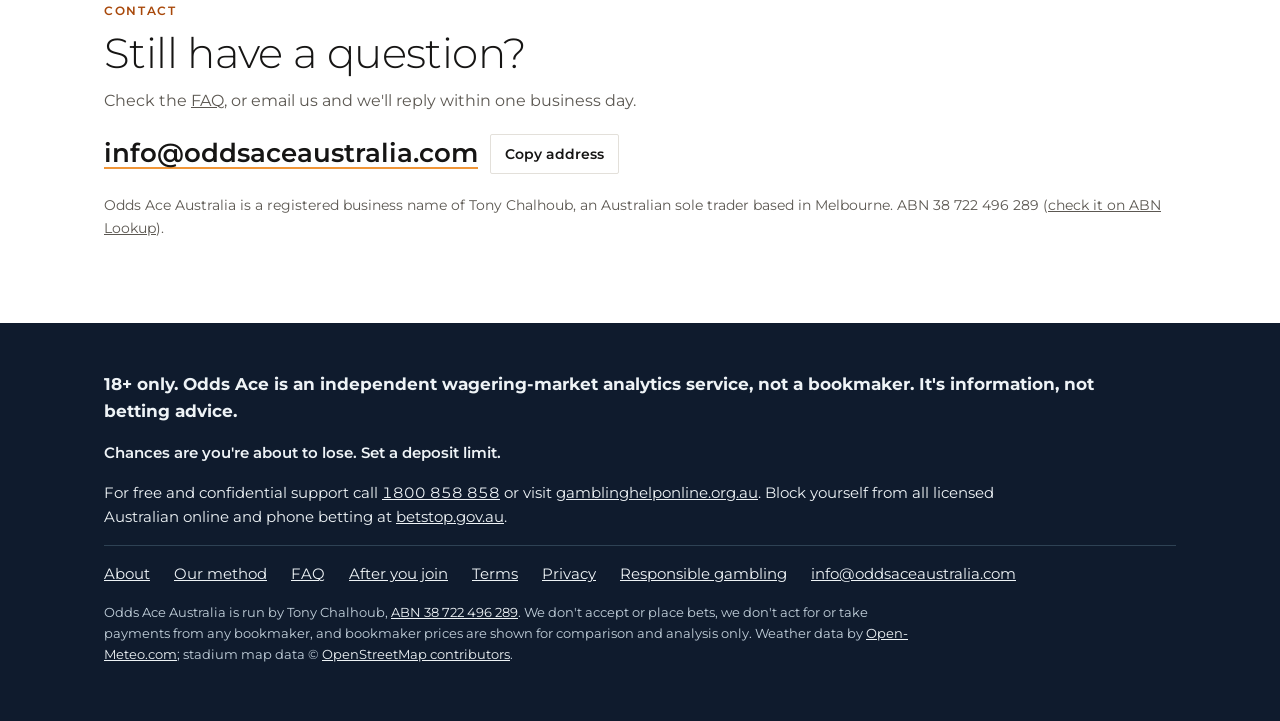
